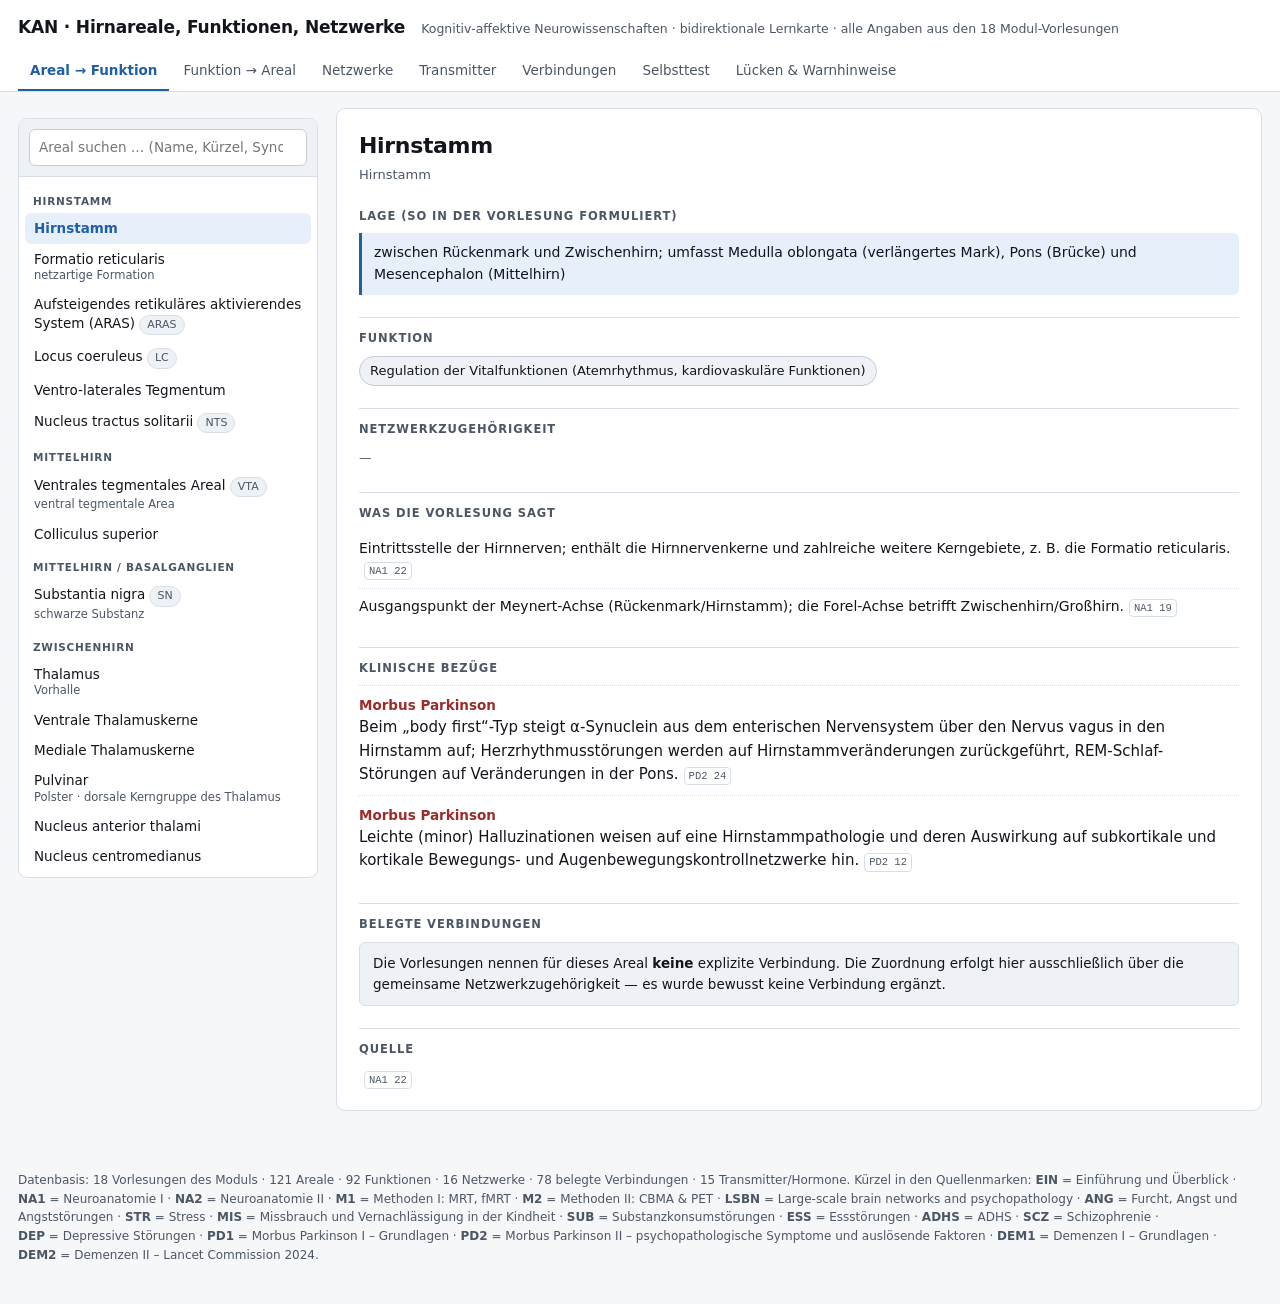
==== lernkarten/kan-hirnareale.html @ 18bf19e2 "Neuro: interaktive Lernkarte Hirnareale/Funktionen/Netzwerke Eigenstaendige HTML-Datei unter lernkar" ====
<!doctype html>
<html lang="de">
<head>
<meta charset="utf-8">
<meta name="viewport" content="width=device-width, initial-scale=1">
<title>KAN – Hirnareale, Funktionen, Netzwerke</title>
<style>
:root{
  --bg:#f6f7f9; --panel:#ffffff; --panel2:#eef1f5; --ink:#12161c; --ink2:#4c5765;
  --line:#d8dee7; --line2:#c3ccd8; --accent:#1f5fa8; --accent-bg:#e6effa;
  --warn:#a8500f; --warn-bg:#fdf0e2; --warn-line:#e8c49a;
  --stop:#9c2b2b; --stop-bg:#fbecec; --stop-line:#e5b6b6;
  --ok:#1d6b45; --ok-bg:#e6f4ec;
  --radius:9px;
  --mono:ui-monospace,SFMono-Regular,"SF Mono",Menlo,Consolas,monospace;
  --sans:system-ui,-apple-system,"Segoe UI",Roboto,"Helvetica Neue",Arial,sans-serif;
}
@media (prefers-color-scheme: dark){
  :root{
    --bg:#12151a; --panel:#1a1f27; --panel2:#222833; --ink:#e6eaf0; --ink2:#a3aebd;
    --line:#2c3440; --line2:#3a4553; --accent:#79b0f0; --accent-bg:#1b2a3d;
    --warn:#e8b071; --warn-bg:#33261a; --warn-line:#5c452c;
    --stop:#e8908f; --stop-bg:#331d1d; --stop-line:#5c3434;
    --ok:#7cc79b; --ok-bg:#182a20;
  }
}
*{box-sizing:border-box}
html,body{margin:0;padding:0}
body{
  background:var(--bg); color:var(--ink); font-family:var(--sans);
  font-size:15px; line-height:1.55; -webkit-text-size-adjust:100%;
}
header{
  padding:14px 18px 0; border-bottom:1px solid var(--line);
  background:var(--panel); position:sticky; top:0; z-index:20;
}
.hrow{display:flex; flex-wrap:wrap; align-items:baseline; gap:10px 16px}
h1{font-size:17px; margin:0; letter-spacing:-.01em}
.sub{font-size:12.5px; color:var(--ink2)}
.tabs{display:flex; flex-wrap:wrap; gap:2px; margin-top:12px}
.tab{
  appearance:none; border:0; background:transparent; color:var(--ink2);
  font:inherit; font-size:13.5px; padding:8px 12px; cursor:pointer;
  border-bottom:2px solid transparent; border-radius:6px 6px 0 0;
}
.tab:hover{color:var(--ink); background:var(--panel2)}
.tab[aria-selected="true"]{color:var(--accent); border-bottom-color:var(--accent); font-weight:600}
main{max-width:1500px; margin:0 auto; padding:16px 18px 60px}
.view{display:none}
.view.on{display:block}
.split{display:grid; grid-template-columns:300px minmax(0,1fr); gap:18px; align-items:start}
@media (max-width:860px){ .split{grid-template-columns:1fr} }
.side{
  background:var(--panel); border:1px solid var(--line); border-radius:var(--radius);
  overflow:hidden; position:sticky; top:118px; max-height:calc(100vh - 140px); display:flex; flex-direction:column;
}
@media (max-width:860px){ .side{position:static; max-height:none} }
.side-head{padding:10px; border-bottom:1px solid var(--line); background:var(--panel2)}
.side-list{overflow-y:auto; padding:6px}
input[type=search],input[type=text],select{
  width:100%; font:inherit; font-size:13.5px; padding:7px 9px; color:var(--ink);
  background:var(--panel); border:1px solid var(--line2); border-radius:6px;
}
input:focus,select:focus,button:focus-visible{outline:2px solid var(--accent); outline-offset:1px}
.seg{display:flex; gap:3px; margin-bottom:8px}
.seg button{
  flex:1; font:inherit; font-size:12.5px; padding:6px 4px; cursor:pointer;
  background:var(--panel); color:var(--ink2); border:1px solid var(--line2); border-radius:6px;
}
.seg button[aria-pressed="true"]{background:var(--accent-bg); color:var(--accent); border-color:var(--accent); font-weight:600}
.grouplbl{
  font-size:10.5px; text-transform:uppercase; letter-spacing:.07em; color:var(--ink2);
  padding:10px 8px 4px; font-weight:700;
}
.item{
  display:block; width:100%; text-align:left; font:inherit; font-size:13.5px;
  padding:6px 9px; border:0; background:transparent; color:var(--ink);
  border-radius:6px; cursor:pointer; line-height:1.35;
}
.item:hover{background:var(--panel2)}
.item[aria-current="true"]{background:var(--accent-bg); color:var(--accent); font-weight:600}
.item small{display:block; color:var(--ink2); font-size:11.5px; font-weight:400}
.item[aria-current="true"] small{color:var(--accent)}
.detail{
  background:var(--panel); border:1px solid var(--line); border-radius:var(--radius);
  padding:20px 22px; min-height:300px;
}
.detail h2{margin:0 0 2px; font-size:22px; letter-spacing:-.015em}
.detail h3{
  margin:22px 0 8px; font-size:11.5px; text-transform:uppercase; letter-spacing:.08em;
  color:var(--ink2); font-weight:700; border-top:1px solid var(--line); padding-top:12px;
}
.detail h3:first-of-type{border-top:0; padding-top:0}
.kicker{font-size:13px; color:var(--ink2); margin:0 0 12px}
.badge{
  display:inline-block; font-size:11px; padding:2px 7px; border-radius:999px;
  background:var(--panel2); color:var(--ink2); border:1px solid var(--line); white-space:nowrap;
}
.badge.acc{background:var(--accent-bg); color:var(--accent); border-color:transparent}
.chips{display:flex; flex-wrap:wrap; gap:6px; margin:0}
.chip{
  font:inherit; font-size:13px; padding:4px 10px; border-radius:999px; cursor:pointer;
  background:var(--panel2); color:var(--ink); border:1px solid var(--line2);
}
.chip:hover{border-color:var(--accent); color:var(--accent)}
.chip.k{background:var(--stop-bg); border-color:var(--stop-line); color:var(--stop)}
.chip.n{background:var(--accent-bg); border-color:transparent; color:var(--accent); font-weight:600}
.lage{
  background:var(--accent-bg); border-left:3px solid var(--accent); padding:9px 12px;
  border-radius:0 6px 6px 0; font-size:14px;
}
.note{padding:10px 13px; border-radius:6px; border:1px solid var(--line); background:var(--panel2); font-size:13.5px}
.note.warn{background:var(--warn-bg); border-color:var(--warn-line); color:var(--warn)}
.note.stop{background:var(--stop-bg); border-color:var(--stop-line); color:var(--stop)}
.note.ok{background:var(--ok-bg); border-color:transparent; color:var(--ok)}
.note strong{color:inherit}
ul.plain{list-style:none; margin:0; padding:0}
ul.plain>li{padding:7px 0; border-top:1px dotted var(--line); font-size:14px}
ul.plain>li:first-child{border-top:0}
.src{font-family:var(--mono); font-size:10.5px; color:var(--ink2); white-space:nowrap;
     border:1px solid var(--line); border-radius:4px; padding:0 4px; margin-left:5px; cursor:help;
     display:inline-block; vertical-align:baseline;}
.klinik-row{padding:9px 0; border-top:1px dotted var(--line)}
.klinik-row:first-child{border-top:0}
.klinik-name{font-weight:650; font-size:13.5px; color:var(--stop)}
table{width:100%; border-collapse:collapse; font-size:13.5px}
th,td{text-align:left; padding:7px 9px; border-bottom:1px solid var(--line); vertical-align:top}
th{font-size:11px; text-transform:uppercase; letter-spacing:.06em; color:var(--ink2); position:sticky; top:0; background:var(--panel)}
tbody tr:hover{background:var(--panel2)}
td button.link{
  font:inherit; font-size:13.5px; background:0; border:0; padding:0; color:var(--accent);
  cursor:pointer; text-align:left; text-decoration:underline; text-underline-offset:2px;
}
.arrow{font-family:var(--mono); color:var(--ink2)}
.diagram-wrap{overflow-x:auto; border:1px solid var(--line); border-radius:8px; background:var(--panel2); padding:14px}
.diagram{position:relative}
.diagram svg{position:absolute; inset:0; overflow:visible; pointer-events:none}
.node{
  position:absolute; transform:translate(-50%,-50%); width:132px; padding:7px 8px;
  background:var(--panel); border:1.5px solid var(--line2); border-radius:8px;
  font-size:11.5px; line-height:1.25; text-align:center; cursor:pointer; color:var(--ink);
  box-shadow:0 1px 3px rgba(0,0,0,.09); font-family:inherit;
}
.node:hover{border-color:var(--accent); color:var(--accent)}
.node.core{border-color:var(--accent); background:var(--accent-bg); color:var(--accent); font-weight:650}
.edge-lbl{font-size:9.5px; fill:var(--ink2); font-family:var(--sans);
  paint-order:stroke; stroke:var(--panel2); stroke-width:3px; stroke-linejoin:round;}
.isolated{margin-top:14px; padding-top:12px; border-top:1px dashed var(--line2)}
.isolated .cap{font-size:11.5px; color:var(--ink2); margin-bottom:8px}
.test-card{
  background:var(--panel); border:1px solid var(--line); border-radius:var(--radius);
  padding:26px 24px; text-align:center;
}
.test-prompt-kind{font-size:11.5px; text-transform:uppercase; letter-spacing:.09em; color:var(--ink2); font-weight:700}
.test-prompt{font-size:26px; font-weight:650; margin:10px 0 4px; letter-spacing:-.015em; line-height:1.25}
.test-hint{font-size:13px; color:var(--ink2)}
.test-answer{text-align:left; margin-top:20px; padding-top:18px; border-top:1px solid var(--line)}
.btn{
  font:inherit; font-size:14px; font-weight:600; padding:9px 20px; border-radius:7px; cursor:pointer;
  background:var(--accent); color:#fff; border:1px solid var(--accent);
}
.btn:hover{filter:brightness(1.08)}
.btn.sec{background:var(--panel); color:var(--ink); border-color:var(--line2); font-weight:500}
.btn.sec:hover{border-color:var(--accent); color:var(--accent); filter:none}
.btn.good{background:var(--ok); border-color:var(--ok)}
.btn.again{background:var(--warn); border-color:var(--warn)}
.row{display:flex; flex-wrap:wrap; gap:10px; align-items:center}
.row.center{justify-content:center}
.stat{font-size:12.5px; color:var(--ink2)}
.stat b{color:var(--ink); font-variant-numeric:tabular-nums}
.opts{background:var(--panel); border:1px solid var(--line); border-radius:var(--radius); padding:16px 18px; margin-bottom:16px}
.opts label{display:flex; gap:7px; align-items:flex-start; font-size:13.5px; padding:4px 0; cursor:pointer}
.opts input[type=checkbox]{margin-top:3px; flex:none}
.opts .cols{display:grid; grid-template-columns:repeat(auto-fit,minmax(250px,1fr)); gap:2px 20px}
.filters{display:grid; grid-template-columns:repeat(auto-fit,minmax(190px,1fr)); gap:10px; margin-top:12px; padding-top:12px; border-top:1px solid var(--line)}
.filters label{display:block; font-size:11.5px; color:var(--ink2); text-transform:uppercase; letter-spacing:.06em; font-weight:700; margin-bottom:4px}
.cards{display:grid; grid-template-columns:repeat(auto-fit,minmax(300px,1fr)); gap:14px}
.card{background:var(--panel); border:1px solid var(--line); border-radius:var(--radius); padding:16px 18px}
.card h4{margin:0 0 8px; font-size:15px}
.count{font-size:12.5px; color:var(--ink2); margin:0 0 12px}
.empty{color:var(--ink2); font-size:14px; padding:30px 0; text-align:center}
kbd{font-family:var(--mono); font-size:11px; background:var(--panel2); border:1px solid var(--line2);
    border-bottom-width:2px; border-radius:4px; padding:1px 5px}
footer{max-width:1500px; margin:0 auto; padding:0 18px 40px; font-size:12px; color:var(--ink2)}
@media print{ .tabs,.side,header{display:none} .view{display:block!important} }
</style>
</head>
<body>

<header>
  <div class="hrow">
    <h1>KAN&nbsp;· Hirnareale, Funktionen, Netzwerke</h1>
    <span class="sub">Kognitiv-affektive Neurowissenschaften · bidirektionale Lernkarte · alle Angaben aus den 18 Modul-Vorlesungen</span>
  </div>
  <nav class="tabs" role="tablist" id="tabs"></nav>
</header>

<main>
  <!-- PERSPEKTIVE A : Areal -> Funktion -->
  <section class="view" id="v-areale" role="tabpanel">
    <div class="split">
      <aside class="side">
        <div class="side-head">
          <input type="search" id="q-areal" placeholder="Areal suchen … (Name, Kürzel, Synonym)" aria-label="Areal suchen">
        </div>
        <div class="side-list" id="list-areal"></div>
      </aside>
      <div class="detail" id="det-areal"></div>
    </div>
  </section>

  <!-- PERSPEKTIVE B : Funktion / Klinik -> Areal -->
  <section class="view" id="v-funktion" role="tabpanel">
    <div class="split">
      <aside class="side">
        <div class="side-head">
          <div class="seg" id="seg-b">
            <button type="button" data-b="fn" aria-pressed="true">Funktion</button>
            <button type="button" data-b="kl" aria-pressed="false">Klinischer Bezug</button>
          </div>
          <input type="search" id="q-fn" placeholder="Funktion suchen …" aria-label="Funktion suchen">
        </div>
        <div class="side-list" id="list-fn"></div>
      </aside>
      <div class="detail" id="det-fn"></div>
    </div>
  </section>

  <!-- NETZWERKE -->
  <section class="view" id="v-netz" role="tabpanel">
    <div class="split">
      <aside class="side">
        <div class="side-head"><input type="search" id="q-netz" placeholder="Netzwerk suchen …" aria-label="Netzwerk suchen"></div>
        <div class="side-list" id="list-netz"></div>
      </aside>
      <div class="detail" id="det-netz"></div>
    </div>
  </section>

  <!-- TRANSMITTER -->
  <section class="view" id="v-trans" role="tabpanel">
    <div class="split">
      <aside class="side">
        <div class="side-head"><input type="search" id="q-trans" placeholder="Transmitter suchen …" aria-label="Transmitter suchen"></div>
        <div class="side-list" id="list-trans"></div>
      </aside>
      <div class="detail" id="det-trans"></div>
    </div>
  </section>

  <!-- VERBINDUNGEN -->
  <section class="view" id="v-verb" role="tabpanel">
    <div class="detail">
      <h2>Belegte Verbindungen</h2>
      <p class="kicker">Hier steht ausschließlich, was die Folien tatsächlich zeigen. Areale, zwischen denen die Vorlesung keine
      explizite Verbindung nennt, sind in dieser Lernkarte über gemeinsame Netzwerkzugehörigkeit gruppiert und
      <em>nicht</em> durch Linien verbunden.</p>
      <div class="row" style="margin-bottom:12px">
        <input type="search" id="q-verb" placeholder="Filtern nach Areal, Bahn oder Vorlesung …" style="max-width:420px" aria-label="Verbindungen filtern">
        <span class="stat" id="verb-count"></span>
      </div>
      <div style="overflow-x:auto"><table id="tbl-verb">
        <thead><tr><th>von</th><th></th><th>nach</th><th>Bahn / Charakter</th><th>Beleg</th></tr></thead>
        <tbody></tbody>
      </table></div>
    </div>
  </section>

  <!-- SELBSTTEST -->
  <section class="view" id="v-test" role="tabpanel">
    <div class="opts" id="test-opts">
      <h3 style="margin:0 0 10px; font-size:11.5px; text-transform:uppercase; letter-spacing:.08em; color:var(--ink2); border:0; padding:0">Abfragerichtung</h3>
      <div class="cols" id="mode-boxes"></div>
      <div class="filters">
        <div>
          <label for="f-vl">Nur Areale aus Vorlesung</label>
          <select id="f-vl"><option value="">alle Vorlesungen</option></select>
        </div>
        <div>
          <label for="f-gruppe">Nur Areal-Gruppe</label>
          <select id="f-gruppe"><option value="">alle Gruppen</option></select>
        </div>
        <div style="display:flex; align-items:flex-end">
          <button class="btn" id="start-test" type="button">Selbsttest starten</button>
        </div>
      </div>
      <p class="stat" id="pool-info" style="margin:12px 0 0"></p>
    </div>
    <div id="test-area"></div>
  </section>

  <!-- LÜCKEN -->
  <section class="view" id="v-luecken" role="tabpanel">
    <div class="detail">
      <h2>Lücken, Unschärfen und Widersprüche</h2>
      <p class="kicker">Was die Vorlesungen nicht hergeben oder widersprüchlich sagen — bewusst offengelassen statt ergänzt.</p>
      <div id="luecken-body"></div>
    </div>
  </section>
</main>

<footer id="foot"></footer>

<script>
"use strict";
const DATA = {"meta":{"titel":"KAN – Hirnareale, Funktionen, Netzwerke","modul":"Kognitiv-affektive Neurowissenschaften (MSH, Prof. Dr. Markus Mühlhan)","datenbasis":"ausschließlich die 18 Vorlesungs-PDFs des Moduls; kein Lehrbuch- oder Zusatzwissen","regel":"Jede Aussage trägt eine Quelle im Format VL:Folie. Keine erfundenen Areale, Funktionen oder Verbindungen.","stand":"2026-08-27"},"vorlesungen":{"EIN":{"titel":"Einführung und Überblick","datei":"KAN_Einfuehrung_v57888.pdf","folien":51},"NA1":{"titel":"Neuroanatomie I","datei":"VL_KAN_Neuroanatomie_I.pdf","folien":46},"NA2":{"titel":"Neuroanatomie II","datei":"VL_KAN_Neuroanatomie_II.pdf","folien":51},"M1":{"titel":"Methoden I: MRT, fMRT","datei":"KAN_VL_methoden_I.pdf","folien":40},"M2":{"titel":"Methoden II: CBMA & PET","datei":"KAN_VL_Methoden_II.pdf","folien":40},"LSBN":{"titel":"Large-scale brain networks and psychopathology","datei":"VL_KAN_LSBN_.pdf","folien":64},"ANG":{"titel":"Furcht, Angst und Angststörungen","datei":"VL_KAN_Angst.pdf","folien":55},"STR":{"titel":"Stress","datei":"KAN_VL_Stress.pdf","folien":50},"MIS":{"titel":"Missbrauch und Vernachlässigung in der Kindheit","datei":"KAN_VL_Misshandlung_Vernachlaessigung_v12423.pdf","folien":45},"SUB":{"titel":"Substanzkonsumstörungen","datei":"VL_KAN_substanzkonsumstoerungen_26.pdf","folien":47},"ESS":{"titel":"Essstörungen","datei":"VL_KAN_Essstoerungen_neu_v04933.pdf","folien":47},"ADHS":{"titel":"ADHS","datei":"VL_KAN_ADHS_25.pdf","folien":54},"SCZ":{"titel":"Schizophrenie","datei":"VL_KAN_Schizophrenie.pdf","folien":46},"DEP":{"titel":"Depressive Störungen","datei":"VL_KAN_depressive_stoerungen_26.pdf","folien":47},"PD1":{"titel":"Morbus Parkinson I – Grundlagen","datei":"VL_KAN_Parkinson_I.pdf","folien":43},"PD2":{"titel":"Morbus Parkinson II – psychopathologische Symptome und auslösende Faktoren","datei":"VL_KAN_Parkinson_II.pdf","folien":46},"DEM1":{"titel":"Demenzen I – Grundlagen","datei":"VL_KAN_Demenz_I.pdf","folien":40},"DEM2":{"titel":"Demenzen II – Lancet Commission 2024","datei":"VL_KAN_Demenzen_II_Lancet_Commission_2024.pdf","folien":53}},"funktionen":[{"id":"f_salienz","name":"Salienzzuweisung","kat":"affektiv-kognitiv","def":"Bestimmen, was der momentan wichtigste interozeptive oder externe Reiz ist, und Initiierung eines adäquaten Verhaltens"},{"id":"f_salienz_detektion","name":"Detektion, Integration und Filterung externer und interner Informationen","kat":"affektiv-kognitiv"},{"id":"f_salienz_emotional","name":"Zuweisung emotionaler Salienz (insb. Bedrohung)","kat":"affektiv"},{"id":"f_salienz_belohnung","name":"Zuweisung belohnungsbezogener Salienz (Lernen)","kat":"affektiv"},{"id":"f_fehlerdetektion","name":"Detektion von Fehlern und Unstimmigkeiten (auch homöostatischen)","kat":"kognitiv"},{"id":"f_konflikt","name":"Konfliktüberwachung","kat":"kognitiv"},{"id":"f_reaktionswahl","name":"Reaktionswahl / Verhaltenssteuerung","kat":"kognitiv-motorisch"},{"id":"f_autonom_modulation","name":"Modulation der autonomen Reaktivität","kat":"vegetativ"},{"id":"f_interozeption","name":"Interozeptive Wahrnehmung (Herzschlag, Hautleitwert, Atmung)","kat":"vegetativ-affektiv"},{"id":"f_multisensorisch","name":"Empfang konvergenter Signale multipler sensorischer Modalitäten mit simultaner Aufmerksamkeitszuweisung","kat":"kognitiv"},{"id":"f_arbeitsgedaechtnis","name":"Informationen im Arbeitsgedächtnis halten und verarbeiten","kat":"kognitiv"},{"id":"f_entscheidung","name":"Entscheidungen treffen","kat":"kognitiv"},{"id":"f_problemloesen","name":"Problemlösen im Kontext zielgerichteten Verhaltens","kat":"kognitiv"},{"id":"f_kogn_kontrolle","name":"Kognitive Kontrolle / Strategieanpassung","kat":"kognitiv"},{"id":"f_inhibition","name":"Willentliche Verhaltensinhibition (Unterdrückung präpotenter Reaktionen)","kat":"kognitiv"},{"id":"f_kogn_flexibilitaet","name":"Kognitive Flexibilität / Set shifting","kat":"kognitiv"},{"id":"f_selbstreferenz","name":"Selbstreferenzielle Prozesse / interne Repräsentation der Welt","kat":"kognitiv-affektiv"},{"id":"f_gruebeln","name":"Grübeln / Rumination","kat":"affektiv"},{"id":"f_autobiogr","name":"Abruf autobiographischer Gedächtnisinhalte","kat":"kognitiv"},{"id":"f_episodisch","name":"Episodischer Gedächtnisabruf","kat":"kognitiv"},{"id":"f_episod_enkod","name":"Episodische Enkodierung: Assoziationen zwischen zuvor unverbundenen Informationsinhalten schaffen","kat":"kognitiv"},{"id":"f_zukunft","name":"Zukunftsplanung / Imagination künftiger Ereignisse","kat":"kognitiv"},{"id":"f_soz_kognition","name":"Sozialkognitive Prozesse / Theory of Mind","kat":"kognitiv-sozial"},{"id":"f_mentaler_status","name":"Gedanken über den mentalen Status von sich oder Anderen (insb. wenn affektive Information auf die eigene Person bezogen wird)","kat":"kognitiv-sozial"},{"id":"f_emoreg_implizit","name":"Implizite Emotionsregulation","kat":"affektiv"},{"id":"f_internal_speech","name":"Internal speech / inneres Sprechen","kat":"kognitiv"},{"id":"f_multimodale_integr","name":"Multimodale Integration","kat":"kognitiv"},{"id":"f_bedrohungsdetektion","name":"Detektion von und Reaktion auf präsente oder unmittelbare Bedrohung","kat":"affektiv"},{"id":"f_diffuse_bedrohung","name":"Reaktion auf unsichere, potenziell zukünftige (diffuse) Bedrohung; Risikobewertung","kat":"affektiv"},{"id":"f_vermeidung","name":"Initiierung von Vermeidungsverhalten","kat":"behavioral"},{"id":"f_belohnungslernen","name":"Belohnungslernen / Lernen von Reiz-Belohnungs-Assoziationen","kat":"affektiv-kognitiv"},{"id":"f_belohn_antizip","name":"Belohnungsantizipation (\"wanting\")","kat":"affektiv"},{"id":"f_belohn_konsum","name":"Belohnungskonsum / hedonischer Wert (\"liking\")","kat":"affektiv"},{"id":"f_pos_verstaerkung","name":"Positive Verstärkung von Verhalten","kat":"behavioral"},{"id":"f_motivation","name":"Motivation / zielgerichtetes Verhalten","kat":"behavioral"},{"id":"f_habituell","name":"Habituelles Verhalten / Etablierung und Ausführung von Handlungen","kat":"behavioral"},{"id":"f_motorik_koord","name":"Koordination, Programmierung und Terminierung von Handlungsabläufen","kat":"motorisch"},{"id":"f_kraft","name":"Koordination der eingesetzten Kraft","kat":"motorisch"},{"id":"f_bewegung_foerdern","name":"Förderung von Bewegungen (direkter Weg)","kat":"motorisch"},{"id":"f_bewegung_hemmen","name":"Hemmung von Bewegungen (indirekter Weg)","kat":"motorisch"},{"id":"f_willkuerbewegung","name":"Regulation feiner Willkürbewegungen","kat":"motorisch"},{"id":"f_extrapyramidal","name":"Steuerung der extrapyramidalen Motorik","kat":"motorisch"},{"id":"f_augenbewegung","name":"Augenbewegungssteuerung","kat":"motorisch"},{"id":"f_arousal","name":"Regulation von Wachheit, Erregbarkeit und Reaktionsbereitschaft (Arousal)","kat":"vegetativ-kognitiv"},{"id":"f_aufm_endogen","name":"Endogene (zielgesteuerte) Aufmerksamkeitsausrichtung","kat":"kognitiv"},{"id":"f_aufm_exogen","name":"Exogene Aufmerksamkeitsausrichtung auf neue, unerwartete, insb. emotionale Reize","kat":"kognitiv"},{"id":"f_relais","name":"Relais-/Umschaltfunktion für Sinnesbahnen","kat":"sensorisch"},{"id":"f_vegetativ","name":"Vegetative Regulation (Körpertemperatur, Nahrungsaufnahme, Stress, Wachstum, sexuelle Erregung, Wasserhaushalt)","kat":"vegetativ"},{"id":"f_temperatur","name":"Konstanthaltung der Körpertemperatur bzw. Reaktion auf Temperaturänderung","kat":"vegetativ"},{"id":"f_wasserhaushalt","name":"Regulation des Wasserhaushalts","kat":"vegetativ"},{"id":"f_nahrung_regulation","name":"Regulation der Nahrungsaufnahme","kat":"vegetativ"},{"id":"f_hunger_sattheit","name":"Hunger und Sättigung","kat":"vegetativ"},{"id":"f_sympathikus","name":"Anregung des Sympathikus (dynamogene Zone)","kat":"vegetativ"},{"id":"f_parasympathikus","name":"Anregung des Parasympathikus","kat":"vegetativ"},{"id":"f_stressachse","name":"Auslösung der endokrinen Stressreaktion (HHNA)","kat":"vegetativ"},{"id":"f_hhna_feedback","name":"Negatives Feedback der HHNA (Glucocorticoid-Bindung)","kat":"vegetativ"},{"id":"f_zirkadian","name":"Regulation des Tag-Nacht-/zirkadianen Rhythmus","kat":"vegetativ"},{"id":"f_schlaf_wach","name":"Regulation des Schlaf-Wach-Rhythmus","kat":"vegetativ"},{"id":"f_vitalfunktionen","name":"Regulation der Vitalfunktionen (Atemrhythmus, kardiovaskuläre Funktionen)","kat":"vegetativ"},{"id":"f_riechen","name":"Geruchswahrnehmung","kat":"sensorisch"},{"id":"f_schmecken","name":"Geschmackswahrnehmung","kat":"sensorisch"},{"id":"f_sehen","name":"Sehen / visuelle Verarbeitung","kat":"sensorisch"},{"id":"f_hoeren","name":"Hören / auditive Verarbeitung","kat":"sensorisch"},{"id":"f_koerperempfindung","name":"Körperempfindung / Oberflächen- und Tiefensensibilität","kat":"sensorisch"},{"id":"f_gleichgewicht","name":"Regulation des Gleichgewichts","kat":"sensorisch-motorisch"},{"id":"f_sprachproduktion","name":"Sprachproduktion / Sprechen","kat":"kognitiv"},{"id":"f_sprachverstaendnis","name":"Satz-, Sprach-, Wort- und Schriftverständnis","kat":"kognitiv"},{"id":"f_gesichter","name":"Enkodierung von Gesichtern","kat":"sensorisch-kognitiv"},{"id":"f_orte","name":"Enkodierung räumlicher Anordnungen (Häuserfassaden, Landschaften)","kat":"sensorisch-kognitiv"},{"id":"f_koerperperzeption","name":"Perzeption von Körpern und Körperteilen","kat":"sensorisch-kognitiv"},{"id":"f_koerperbild_raum","name":"Integration und räumliche Konstruktion des Körperbildes","kat":"kognitiv"},{"id":"f_ortssinn","name":"Ortssinn, Zeit und Raum, Eigen- und Fremderkennung","kat":"kognitiv"},{"id":"f_gedaechtniskonsol","name":"Gedächtniskonsolidierung","kat":"kognitiv"},{"id":"f_delay_discounting","name":"Delay Discounting / Abwertung verzögerter Belohnungen","kat":"kognitiv-affektiv"},{"id":"f_gedankenketten","name":"Hemmung von Gedankenketten / Entscheidungsbewertung","kat":"kognitiv"},{"id":"f_sozialverhalten","name":"Sozialverhalten","kat":"sozial"},{"id":"f_schmerz","name":"Schmerzentstehung / Schmerzempfindung","kat":"sensorisch"},{"id":"f_glymphatisch","name":"Glymphatische Reinigung des Gehirns (Abtransport metabolischer Abfallprodukte)","kat":"vegetativ"},{"id":"f_viszeral_integr","name":"Viszerale Integration","kat":"vegetativ"},{"id":"f_persoenl_orient","name":"Persönliche Orientierung / Selbstrelevanz-Bewertung","kat":"kognitiv"},{"id":"f_visuospatial","name":"Visuospatiale Orientierung","kat":"kognitiv"},{"id":"f_skeletomotor","name":"Skeletomotorische Orientierung","kat":"motorisch"},{"id":"f_furcht_vermeidung","name":"Furcht-Vermeidung (fear-avoidance)","kat":"affektiv"},{"id":"f_motorik_unterdr","name":"Unterdrückung motorischer Komponenten","kat":"motorisch"},{"id":"f_emotion","name":"Emotion (affektive Division)","kat":"affektiv"},{"id":"f_bhs","name":"Beteiligung an der Blut-Hirn-Schranke","kat":"zellulär"},{"id":"f_immunabwehr","name":"Immunabwehr im ZNS / Gewebeüberwachung","kat":"zellulär"},{"id":"f_myelinisierung","name":"Myelinisierung / elektrische Isolierung der Axone","kat":"zellulär"},{"id":"f_pruning","name":"Synaptisches Pruning (Elimination schwacher oder inaktiver Synapsen)","kat":"zellulär"},{"id":"f_somatosens_gating","name":"Somatosensorisches Gating (Filterung) Richtung Motorkortex","kat":"sensorisch-motorisch"},{"id":"f_sens_feedback","name":"Bewegungssteuerung über sensorisches Feedback","kat":"sensorisch-motorisch"},{"id":"f_neuromodulation","name":"Einfluss auf neuromodulatorische Systeme (dopaminerg, serotonerg)","kat":"modulatorisch"}],"klinik":[{"id":"k_angst","name":"Angst und Angststörungen"},{"id":"k_phobie","name":"Spezifische Phobie"},{"id":"k_gad","name":"Generalisierte Angststörung (GAD)"},{"id":"k_depression","name":"Depressive Störungen (MDD)"},{"id":"k_bipolar","name":"Bipolare Störungen"},{"id":"k_ptbs","name":"PTBS"},{"id":"k_stress","name":"Chronischer Stress"},{"id":"k_misshandlung","name":"Misshandlung und Vernachlässigung in der Kindheit"},{"id":"k_scz","name":"Schizophrenie"},{"id":"k_adhs","name":"ADHS"},{"id":"k_an","name":"Anorexia nervosa"},{"id":"k_bn","name":"Bulimia nervosa"},{"id":"k_adipositas","name":"Adipositas / Übergewicht"},{"id":"k_sud","name":"Substanzkonsumstörungen (allgemein)"},{"id":"k_alkohol","name":"Alkoholkonsumstörung"},{"id":"k_nikotin","name":"Nikotinabhängigkeit"},{"id":"k_kokain","name":"Kokainkonsumstörung"},{"id":"k_pd","name":"Morbus Parkinson"},{"id":"k_ad","name":"Alzheimer-Demenz"},{"id":"k_vask_dem","name":"Vaskuläre Demenz"},{"id":"k_lbd","name":"Demenz mit Lewy-Körperchen"},{"id":"k_ftd","name":"Frontotemporale Demenz / semantische Demenz / PNFA / CBS"},{"id":"k_mci","name":"Mild Cognitive Impairment (leichte neurokognitive Störung)"},{"id":"k_autismus","name":"Autismus"},{"id":"k_ms","name":"Multiple Sklerose"},{"id":"k_covid","name":"COVID-19 / SARS-CoV-2"},{"id":"k_sht","name":"Schädel-Hirn-Trauma"},{"id":"k_stirnhirn","name":"Stirnhirnsyndrom"},{"id":"k_wachkoma","name":"Wachkoma / vegetativer Status"}],"areale":[{"id":"hirnstamm","name":"Hirnstamm","gruppe":"Hirnstamm","lage":"zwischen Rückenmark und Zwischenhirn; umfasst Medulla oblongata (verlängertes Mark), Pons (Brücke) und Mesencephalon (Mittelhirn)","fn":["f_vitalfunktionen"],"det":[{"t":"Eintrittsstelle der Hirnnerven; enthält die Hirnnervenkerne und zahlreiche weitere Kerngebiete, z. B. die Formatio reticularis.","q":["NA1:22"]},{"t":"Ausgangspunkt der Meynert-Achse (Rückenmark/Hirnstamm); die Forel-Achse betrifft Zwischenhirn/Großhirn.","q":["NA1:19"]}],"klinik":[{"k":"k_pd","t":"Beim „body first“-Typ steigt α-Synuclein aus dem enterischen Nervensystem über den Nervus vagus in den Hirnstamm auf; Herzrhythmusstörungen werden auf Hirnstammveränderungen zurückgeführt, REM-Schlaf-Störungen auf Veränderungen in der Pons.","q":["PD2:24"]},{"k":"k_pd","t":"Leichte (minor) Halluzinationen weisen auf eine Hirnstammpathologie und deren Auswirkung auf subkortikale und kortikale Bewegungs- und Augenbewegungskontrollnetzwerke hin.","q":["PD2:12"]}],"q":["NA1:22"]},{"id":"formatio_reticularis","name":"Formatio reticularis","syn":["netzartige Formation"],"gruppe":"Hirnstamm","lage":"im Inneren des Hirnstamms","fn":["f_vitalfunktionen","f_arousal"],"det":[{"t":"Heterogene Ansammlung unterschiedlicher neuronaler Kerngebiete. Ursprünglich als netzartig zusammenhängende Formation und „Allgemeines Aufsteigendes Aktivierungssystem (ARAS)“ angenommen (u. a. wegen Koma nach Hirnstammschädigung in Läsionsstudien).","q":["NA1:23"]},{"t":"Zwei Funktionsgruppen: modulatorische Funktionen (Synthetisierung und Speicherung von Neurotransmittern) und autonome Funktionen (Atemrhythmus, kardiovaskuläre Funktionen, Arousal). Zusätzlich prä-motorische Funktionen: Kauen, Hicksen, Schlucken, Gähnen, Modulation von Reflexen.","q":["NA1:23"]}],"q":["NA1:22","NA1:23"]},{"id":"aras","name":"Aufsteigendes retikuläres aktivierendes System (ARAS)","kurz":"ARAS","gruppe":"Hirnstamm","lage":"beginnt in der Formatio reticularis des Hirnstamms","fn":["f_arousal"],"det":[{"t":"Der Nucleus centromedianus des Thalamus ist Teil des ARAS; er wird mit der Erregung limbischer und kortikaler Regionen in Verbindung gebracht.","q":["NA2:9"]}],"klinik":[{"k":"k_pd","t":"Nichtmotorische Symptome (REM-Schlafstörungen, Verstopfung, Herzrhythmusstörungen) können bereits bei einem Verlust dopaminerger Neurone im retikulären aufsteigenden Aktivierungssystem des Hirnstamms auftreten – nicht parkinsonspezifisch.","q":["PD1:12","PD2:20"]}],"q":["NA1:23","NA2:9"]},{"id":"locus_coeruleus","name":"Locus coeruleus","kurz":"LC","gruppe":"Hirnstamm","lage":"im Hirnstamm","fn":["f_arousal","f_aufm_endogen"],"netz":["lcna","furcht","bedrohung"],"det":[{"t":"Syntheseort und Speicherort von Noradrenalin. Die Axone des LC reichen in fast alle Bereiche des Gehirns. Ein weiterer Syntheseort ist das ventro-laterale Tegmentum.","q":["STR:10"]},{"t":"Die NA-Systeme sind anatomisch mit den Amygdalakernen verbunden.","q":["STR:10"]},{"t":"Funktionsmodi: Der phasische Modus ist durch mittlere tonische NA-Freisetzung und deutliche phasische Peaks gekennzeichnet (optimale zielgerichtete Leistung); der tonische Modus durch hohe tonische Freisetzung und geringe phasische Peaks (erhöhtes Arousal, breite Aufmerksamkeitsausrichtung, Scanning/Sampling der Umgebung).","q":["STR:12","STR:13"]},{"t":"Endogene Opiate reduzieren die Aktivität des LC-NA-Systems.","q":["STR:15"]},{"t":"CRH wird auch im LC freigesetzt und wirkt dort als Neurotransmitter (Corticotropin Releasing Faktor, CRF).","q":["STR:40"]},{"t":"Noradrenerge Projektionen gehen vom LC im Hirnstamm aus und sind direkt mit kortikalen Bereichen wie dem präfrontalen Kortex und dem Kleinhirn verbunden; assoziiert mit Arousal und Aufmerksamkeitssteuerung.","q":["ADHS:23"]}],"klinik":[{"k":"k_angst","t":"Angststörungen konnten mit einer erhöhten tonischen NA-Freisetzung in Verbindung gebracht werden; korrespondiert mit erhöhter Erregbarkeit, Nervosität, Schreckhaftigkeit und Konzentrationsschwächen.","q":["STR:13"]}],"q":["STR:10","ANG:6"]},{"id":"ventrolat_tegmentum","name":"Ventro-laterales Tegmentum","gruppe":"Hirnstamm","lage":"Tegmentum des Hirnstamms","netz":["lcna"],"det":[{"t":"Weiterer Syntheseort von Noradrenalin neben dem Locus coeruleus.","q":["STR:10"]}],"q":["STR:10"]},{"id":"vta","name":"Ventrales tegmentales Areal","kurz":"VTA","syn":["ventral tegmentale Area"],"gruppe":"Mittelhirn","lage":"im Mittelhirn (Mesencephalon)","fn":["f_salienz_belohnung","f_belohnungslernen","f_motivation"],"netz":["sn","belohnung"],"det":[{"t":"Subkortikaler Knotenpunkt des Salienznetzwerks: steht mit der Zuweisung belohnungsbezogener Salienz (Lernen) in Zusammenhang.","q":["LSBN:45"]},{"t":"Dopaminerge Neurone im ventralen Tegmentum zeigen eine kurzfristige (phasische) Reaktion auf eine unerwartete Belohnung; nach Lernen eines Hinweisreizes verlagert sich die phasische Aktivität auf den Hinweisreiz.","q":["SUB:8","SUB:9"]},{"t":"Bei intrakranieller Selbststimulation waren dopaminerge Projektionsbahnen mit Ursprung im VTA für den Effekt verantwortlich; die Stimulation führte zu erhöhter Dopaminfreisetzung im Nucleus accumbens.","q":["SUB:14"]},{"t":"Im Nahrungsaufnahme-Netzwerk mit „Salience and motivation“ beschriftet (SN/VTA).","q":["ESS:29"]}],"klinik":[{"k":"k_sud","t":"Eine Hypoaktivierung des Belohnungssystems (tegmentale Regionen) könnte ein Vulnerabilitätsfaktor für Substanzkonsumstörungen sein.","q":["LSBN:57"]},{"k":"k_misshandlung","t":"Schlüsselregion des Belohnungssystems, dessen Reaktivität nach Missbrauchserfahrungen vermindert ist (Vulnerabilitätsfenster 0–9 Jahre).","q":["MIS:37"]}],"q":["LSBN:45","SUB:7"]},{"id":"substantia_nigra","name":"Substantia nigra","kurz":"SN","syn":["schwarze Substanz"],"gruppe":"Mittelhirn / Basalganglien","lage":"im Mesencephalon (Mittelhirn), dorsal der Hirnschenkel","fn":["f_extrapyramidal","f_belohnungslernen","f_motorik_koord"],"netz":["belohnung","bg_motorik"],"det":[{"t":"Pars compacta: hohe Zelldichte, große dopaminerge Neurone, die in das Striatum projizieren.","q":["PD1:13"]},{"t":"Pars reticularis: niedrige Zelldichte, GABAerge Neurone, die auf motorische Thalamuskerne projizieren.","q":["PD1:13"]},{"t":"Die Wirkung des Dopamins ist teils exzitatorisch, teils inhibitorisch – bestimmt durch die Rezeptoren im Striatum: Typ-1-Rezeptoren (D1, D5) wirken eher exzitatorisch, Typ-2-Rezeptoren (D2–D4) eher inhibitorisch.","q":["PD1:13"]},{"t":"Wird funktionell den Basalganglien zugeordnet.","q":["NA2:16"]}],"klinik":[{"k":"k_pd","t":"Progressiver Verlust dopaminerger Neurone in der Substantia nigra; Lewy-Körperchen finden sich hauptsächlich in der Substantia nigra.","q":["PD1:5","PD1:7"]},{"k":"k_pd","t":"Fallen die dopaminergen Neurone der Pars compacta aus, wird der indirekte Weg enthemmt und der direkte Weg nicht mehr gefördert – verstärkte Hemmung thalamokortikaler Neurone, Bewegungsreduktion (hypokinetische Störung).","q":["PD1:21"]},{"k":"k_pd","t":"Der MPTP-Metabolit MPP+ führt zum programmierten Zelltod (Apoptose) dopaminerger Zellen in der Substantia nigra ca. 7–10 Tage nach dem Konsum.","q":["PD2:41"]},{"k":"k_misshandlung","t":"Schlüsselregion des Belohnungssystems (mesolimbische/striatale Regionen).","q":["MIS:37"]}],"q":["NA2:16","PD1:13"]},{"id":"colliculus_superior","name":"Colliculus superior","gruppe":"Mittelhirn","lage":"Mittelhirndach","fn":["f_aufm_endogen","f_augenbewegung"],"det":[{"t":"Ein Teil der Sehfasern endet nicht im Corpus geniculatum laterale; superiore und inferiore Colliculi dienen u. a. dem Zusammenführen visuell- und auditiv-räumlicher Information (topografische Verknüpfung der Hörumgebung mit dem visuellen Feld) und reflektorischen Bewegungen.","q":["NA1:38","NA1:39"]},{"t":"Gehört zum Netzwerk der endogenen räumlichen Aufmerksamkeit (neben frontalen Augenfeldern, präfrontalen und lateral intraparietalen Regionen).","q":["ADHS:16"]}],"q":["NA1:38","ADHS:16"]},{"id":"nts","name":"Nucleus tractus solitarii","kurz":"NTS","gruppe":"Hirnstamm","lage":"Hirnstamm","fn":["f_hunger_sattheit"],"netz":["nahrung"],"det":[{"t":"Im Netzwerk der Nahrungsaufnahme mit „peripheral signals re: energy balance“ (periphere Signale zum Energiehaushalt) beschriftet.","q":["ESS:29"]}],"q":["ESS:29"]},{"id":"thalamus","name":"Thalamus","syn":["Vorhalle"],"gruppe":"Zwischenhirn","lage":"Zwischenhirn (Diencephalon), zwischen Hirnstamm und Telencephalon","fn":["f_relais","f_inhibition","f_fehlerdetektion","f_kogn_kontrolle"],"netz":["furcht","bedrohung"],"det":[{"t":"Fast alle Sinnesbahnen werden im Thalamus umgeschaltet – Ausnahme: die Bulbi olfactorii (Teil des Telencephalons). Übernimmt wichtige Relaisfunktionen.","q":["NA2:4"]},{"t":"Spezifische Kerne haben direkte Verbindung zum Kortex, unspezifische Kerne keine direkte Verbindung zum Kortex, aber zum Hirnstamm. Absteigende Bahnen aus dem Kortex ziehen im Allgemeinen nicht durch den Thalamus.","q":["NA2:5"]},{"t":"Die Amygdala empfängt grobe, schemenhafte visuelle Informationen (schnell, ca. 15 ms) direkt von visuellen Thalamuskernen – unbewusst.","q":["ANG:5"]},{"t":"Metaanalyse über 16 Inhibitionsstudien (Stop-Signal-Task): Die Vorlesung benennt ACC, dorsolateralen PFC, inferiore PFC, Basalganglien, Thalamus und Parietalkortex ausdrücklich als „Bereiche für die Verhaltensinhibition und Steuerung, Fehlererkennung und Verhaltensanpassung“. Bei ADHS zeigt sich dort ein Muster frontaler Hypoaktivität.","q":["ADHS:35"]}],"klinik":[{"k":"k_scz","t":"Zu Beginn der Störung mitbetroffen; metaanalytisch konsistente Reduktion der Grauen Substanz in den Thalami. Die größten Effekte der deformationsbasierten Morphometrie zeigten sich im Thalamus, der an die Seitenventrikel angrenzt.","q":["SCZ:12","SCZ:28","SCZ:25"]},{"k":"k_adhs","t":"Frontale Hypoaktivität in Inhibitionsaufgaben auch im Thalamus; im Follow-up verminderte Dicke der Grauen Substanz u. a. im Thalamus.","q":["ADHS:35","ADHS:47"]}],"q":["NA2:3","NA2:4"]},{"id":"thal_ventral","name":"Ventrale Thalamuskerne","gruppe":"Zwischenhirn","lage":"spezifische Kerne des Thalamus","fn":["f_koerperempfindung","f_relais","f_schmerz"],"det":[{"t":"Projizieren in sensorische und sensomotorische kortikale Regionen; übertragen Informationen zu Lageempfindung, Vibration, Druck, Diskrimination und Tastsinn, Schmerz und Temperaturempfinden. Bilden Rückkopplungsschleifen zu motorischen Rindenfeldern.","q":["NA2:6"]},{"t":"Bei Schädigung: kontralaterale Störungen der Oberflächen- und Tiefensensibilität mit Missempfindungen, abnormen Schweregefühlen in den Extremitäten oder motorischen Ausfällen.","q":["NA2:6"]}],"q":["NA2:6"]},{"id":"thal_medial","name":"Mediale Thalamuskerne","gruppe":"Zwischenhirn","lage":"spezifische Kerne des Thalamus","fn":["f_episodisch","f_emotion"],"det":[{"t":"Erhalten Afferenzen aus ventralen, intralaminären und hypothalamischen Kernen sowie aus dem Globus pallidus; projizieren in frontale Regionen. Zugeordnete Funktionen: Lernen, Gedächtnis, Emotionen.","q":["NA2:7"]}],"klinik":[{"k":"k_stirnhirn","t":"Läsion der Bahnen führt zum Stirnhirnsyndrom: Störung der exekutiven Funktionen, Antriebslosigkeit, Gereiztheit, Missmut, Perseverationen, Inhibitionsstörungen.","q":["NA2:7"]}],"q":["NA2:7"]},{"id":"pulvinar","name":"Pulvinar","syn":["Polster","dorsale Kerngruppe des Thalamus"],"gruppe":"Zwischenhirn","lage":"dorsale Kerngruppe des Thalamus; größter Kern des Thalamus","fn":["f_relais"],"det":[{"t":"Erhält Afferenzen aus anderen thalamischen Kerngebieten und projiziert in die Assoziationsgebiete von Parietal-, Temporal- und Okzipitallappen. Am Pulvinar liegen Corpus geniculatum laterale und mediale an (Metathalamus).","q":["NA2:8"]}],"klinik":[{"k":"k_depression","t":"2-Stufen-Modell der Aufmerksamkeitsverzerrung: zunächst hohe Pulvinaraktivität, die die Reaktion von Amygdala, dorsalem ACC und Insula potenziert; gegenseitige Erregung der SN-Komponenten wirkt auf das Pulvinar zurück und hält die Aktivität aufrecht (hohe Reaktivität auf negative Informationen).","q":["DEP:29"]},{"k":"k_scz","t":"Signifikante Volumenveränderungen u. a. in den pulvinaren Nuclei.","q":["SCZ:25"]}],"q":["NA2:8"]},{"id":"thal_nucleus_anterior","name":"Nucleus anterior thalami","gruppe":"Zwischenhirn","lage":"unspezifischer Thalamuskern","det":[{"t":"Afferenzen und Efferenzen zum Gyrus cinguli und zu den Mammillarkörpern.","q":["NA2:9"]}],"q":["NA2:9"]},{"id":"thal_centromedianus","name":"Nucleus centromedianus","gruppe":"Zwischenhirn","lage":"größter unspezifischer Thalamuskern","fn":["f_arousal"],"det":[{"t":"Teil des aufsteigenden retikulären aktivierenden Systems (ARAS), das in der Formatio reticularis beginnt; wird mit der Erregung limbischer und kortikaler Regionen in Verbindung gebracht.","q":["NA2:9"]}],"q":["NA2:9"]},{"id":"thal_mediodorsal","name":"Mediodorsale Thalamuskerne / Lamina interna","gruppe":"Zwischenhirn","lage":"Thalamus","det":[{"t":"Kerngebiete, die frontale und temporale Regionen miteinander verschalten; in der Schizophrenie mit signifikanten Volumenbefunden.","q":["SCZ:25"]}],"klinik":[{"k":"k_scz","t":"Signifikante Ergebnisse in Lamina interna, mediodorsalen und pulvinaren Nuclei.","q":["SCZ:25"]}],"q":["SCZ:25"],"fn":["f_relais"]},{"id":"cgl","name":"Corpus geniculatum laterale","kurz":"CGL","gruppe":"Zwischenhirn (Metathalamus)","lage":"liegt am Pulvinar an; zählt zum Metathalamus","fn":["f_sehen","f_relais"],"det":[{"t":"Teil der Sehbahn. Ca. 10 % der Neurone der Sehfasern enden nicht im CGL – sie dienen u. a. Nystagmus, Pupillenreflex, Akkommodation, zirkadianer Rhythmik und Arousal.","q":["NA2:8","NA1:38"]}],"q":["NA2:8","NA1:38"]},{"id":"cgm","name":"Corpus geniculatum mediale","kurz":"CGM","gruppe":"Zwischenhirn (Metathalamus)","lage":"liegt am Pulvinar an; zählt zum Metathalamus","fn":["f_hoeren","f_relais"],"det":[{"t":"Teil der Hörbahn.","q":["NA2:8"]}],"q":["NA2:8"]},{"id":"pvt","name":"Paraventrikulärer Thalamus","kurz":"PVT","gruppe":"Zwischenhirn","lage":"Thalamus","fn":["f_arousal","f_motivation"],"netz":["nahrung"],"det":[{"t":"Im Netzwerk der Nahrungsaufnahme mit „arousal and motivation“ beschriftet.","q":["ESS:29"]}],"q":["ESS:29"]},{"id":"nucl_ventralis_intermedius","name":"Nucleus ventralis intermedius des Thalamus","gruppe":"Zwischenhirn","lage":"Thalamus","klinik":[{"k":"k_pd","t":"Je nach Krankheitsbild alternativer Stimulationsort für die tiefe Hirnstimulation (neben Nucleus subthalamicus und Globus pallidus).","q":["PD1:26"]}],"q":["PD1:26"]},{"id":"hypothalamus","name":"Hypothalamus","gruppe":"Zwischenhirn","lage":"unterhalb des Thalamus („hypo“ = unterhalb); Teil des Zwischenhirns","fn":["f_vegetativ","f_stressachse","f_hhna_feedback","f_temperatur","f_sympathikus","f_parasympathikus","f_nahrung_regulation","f_wasserhaushalt"],"netz":["hhna","bedrohung"],"det":[{"t":"Vegetatives Regulationszentrum: Körpertemperatur, Nahrungsaufnahme, Stress, Wachstum, sexuelle Erregung, Wasserhaushalt.","q":["NA2:11"]},{"t":"Ausgewählte Regionen und Funktionen (Bildfolie): vordere präoptische Region – Konstanthaltung der Körpertemperatur (bei Schädigung: zentrale Hyperthermie); hintere Region – Reaktion auf Temperaturänderung (z. B. Schwitzen; bei Schädigung: Hypothermie); mittelvordere und hintere Region – bei Stimulation Anregung des Sympathikus (dynamogene Zone); paraventrikuläre und vordere Region – bei Stimulation Anregung des Parasympathikus; supraoptische und paraventrikuläre Kerne – Regulation des Wasserhaushalts (bei Schädigung: Diabetes insipidus, auch fehlende Durstantwort mit Hyponatriämie); vordere Kerne, medialer Abschnitt – Regulation der Nahrungsaufnahme, bei Läsion Übergewicht; lateraler Abschnitt – bei Läsion Appetitlosigkeit und Abmagerung.","q":["NA2:12"]},{"t":"Im Gehirn binden Glucocorticoide an spezifische Rezeptoren u. a. im Hippocampus, Hypothalamus und in der Hypophyse; dadurch wird die HHNA-Aktivität gedrosselt (negatives Feedback).","q":["STR:17"]}],"klinik":[{"k":"k_depression","t":"5 % größeres Volumen im linken Hypothalamus bei Patienten mit depressiven und bipolaren Störungen; das Volumen korreliert mit Schweregrad und Angstsymptomen.","q":["DEP:39"]},{"k":"k_pd","t":"Im Mausmodell nach Injektion veränderter α-Synuclein-Proteine in die Darmwand nach drei Monaten u. a. im Hypothalamus nachweisbar.","q":["PD2:32"]}],"q":["NA2:3","NA2:11","NA2:12"]},{"id":"pvn","name":"Nucleus paraventricularis (PVN) des Hypothalamus","kurz":"PVN","gruppe":"Zwischenhirn","lage":"paraventrikulärer Kern des Hypothalamus","fn":["f_stressachse","f_wasserhaushalt","f_parasympathikus"],"netz":["hhna","bedrohung"],"det":[{"t":"Corticotropin Releasing Hormon (CRH) und Arginin-Vasopressin (AVP) werden im PVN des Hypothalamus freigesetzt und gelangen über ein eigenes Portalsystem mit dem Blut in die Hypophyse.","q":["STR:16"]},{"t":"Im Bedrohungsnetzwerk Umschaltstelle: erhält Eingänge von Amygdala und BNST und projiziert zur Hypophyse, zum autonomen Nervensystem und zum Locus coeruleus.","q":["MIS:25"]}],"q":["STR:16","MIS:25"]},{"id":"hypophyse","name":"Hypophyse","syn":["Pituitary"],"gruppe":"endokrin (HHNA)","lage":"unterhalb des Hypothalamus, über ein eigenes Portalsystem mit ihm verbunden","fn":["f_stressachse","f_hhna_feedback"],"netz":["hhna","bedrohung"],"det":[{"t":"CRH und AVP führen in der Hypophyse zur Freisetzung von Adrenocorticotropin (ACTH); ACTH gelangt in den allgemeinen Blutkreislauf und bindet an Rezeptoren der Nebennierenrinde.","q":["STR:16"]},{"t":"Trägt Glucocorticoidrezeptoren und ist damit Teil des negativen Feedbacks der HHNA.","q":["STR:17"]}],"klinik":[{"k":"k_misshandlung","t":"Häufigste Beobachtung bei anhaltend hohem Stress ist eine Rückbildung (down-regulation) der hypophysären CRH- und Glucocorticoidrezeptoren; dadurch verminderte negative Rückkopplung, dauerhaft erhöhter Hormonspiegel bei verminderter Stressreaktivität.","q":["MIS:7"]}],"q":["STR:16"]},{"id":"nebennierenrinde","name":"Nebennierenrinde","gruppe":"endokrin (HHNA)","lage":"peripher (Nebenniere)","fn":["f_stressachse"],"netz":["hhna"],"det":[{"t":"ACTH bindet an Rezeptoren der Nebennierenrinde und stößt Synthese und Sekretion von Glucocorticoiden an (im Menschen Kortisol).","q":["STR:16"]}],"q":["STR:16"]},{"id":"nebennierenmark","name":"Nebennierenmark","gruppe":"endokrin (Sympathikus)","lage":"peripher (Nebenniere)","det":[{"t":"Setzt innerhalb von Sekunden Adrenalin frei und verändert zahlreiche Körperfunktionen (Herzschlag, Blutdruck, Speichelsekretion, Schweißbildung, Verdauung, Atmung). Adrenalin kann die Blut-Hirn-Schranke nicht überwinden und bleibt in der Peripherie.","q":["STR:5","STR:7"]}],"q":["STR:5"]},{"id":"epithalamus","name":"Epithalamus","gruppe":"Zwischenhirn","lage":"dem Thalamus aufsitzend („epi“ = auf-, draufsitzend)","det":[{"t":"Besteht aus Globus pinealis (Epiphyse), Habenula (Zügel, Epiphysenstiel), Commissura habenularum, Stria medullaris thalami und Commissura epithalamica.","q":["NA2:13"]}],"q":["NA2:13"]},{"id":"epiphyse","name":"Epiphyse","syn":["Globus pinealis","Zirbeldrüse"],"gruppe":"Zwischenhirn","lage":"Teil des Epithalamus","fn":["f_zirkadian"],"det":[{"t":"Regulation des Tag-Nacht-Rhythmus; sezerniert Melatonin („Schlafhormon“) in Abhängigkeit von der Helligkeit. Durch Kalkablagerungen („Hirnsand“) eine gute Landmarke im CT.","q":["NA2:11","NA2:13"]}],"q":["NA2:11","NA2:13"]},{"id":"habenula","name":"Habenulae","syn":["Zügel","laterale Habenula"],"gruppe":"Zwischenhirn","lage":"Teil des Epithalamus (Epiphysenstiel)","fn":["f_neuromodulation","f_motorik_unterdr","f_zirkadian"],"det":[{"t":"In den Habenulae werden zahlreiche Informationen verarbeitet; über den Einfluss auf neuromodulatorische Systeme (insbesondere dopaminerge und serotonerge) stark in die Verhaltensregulation eingebunden. Hauptsächlich Unterdrückung motorischer Komponenten.","q":["NA2:14","DEP:20"]},{"t":"Der Bett-Nucleus der Stria terminalis (BNST) verläuft auch über die Habenulakerne.","q":["ANG:16"]}],"klinik":[{"k":"k_depression","t":"Depressive Störungen konnten mit einer Hyperaktivität der habenulären Neurone assoziiert werden. Die Habenulae beeinflussen die Dopaminsekretion in den Basalganglien und nehmen so Einfluss auf die Motorik; im Tiermodell verbesserte eine Läsion der Habenulae die depressive Symptomatik.","q":["DEP:21"]},{"k":"k_depression","t":"Erhöhte Frequenz phasischer Entladungen („bursts“) in den lateralen Habenulae; das Astrozyten-Protein Kir4.1 (Kaliumkanal) scheint die Entladungsraten zu beeinflussen. Ketamin blockiert die glutamatergen NMDA-Rezeptoren der lateralen Habenulae – Teilerklärung der schnellen antidepressiven Wirkung.","q":["DEP:23"]}],"q":["NA2:13","NA2:14"]},{"id":"subthalamus","name":"Subthalamus","gruppe":"Zwischenhirn","lage":"Teil des Zwischenhirns","det":[{"t":"Zum Subthalamus zählen Nucleus subthalamicus und Globus pallidus; funktionell werden diese Strukturen den Basalganglien zugeordnet (u. a. Steuerung der Grobmotorik).","q":["NA2:15"]}],"q":["NA2:15"]},{"id":"nucleus_subthalamicus","name":"Nucleus subthalamicus","kurz":"NST","gruppe":"Basalganglien","lage":"im Diencephalon (Zwischenhirn), medial der Capsula interna","fn":["f_bewegung_hemmen","f_motorik_koord"],"netz":["bg_motorik"],"det":[{"t":"Fast alle kortikalen Bahnen ziehen unter Beibehaltung der Somatotopie zum Nucleus subthalamicus; die Axone kommen von den Pyramidenzellen der Lamina V und enthalten den exzitatorischen Neurotransmitter Glutamat.","q":["PD1:25"]},{"t":"Die Projektionsneurone des NST ziehen zu den gleichen Zielstrukturen wie das Striatum, d. h. zum Pallidum und zur Substantia nigra. Es sind glutamaterge Neurone mit hoher Spontanaktivität, die unter kortikalem Einfluss gesteigert wird. Die exzitatorischen Neurone des NST stellen ein Gegengewicht zu den inhibitorischen Neuronen des Striatums dar.","q":["PD1:25"]}],"klinik":[{"k":"k_pd","t":"Durch das dopaminerge Defizit kommt es zur Disinhibition des Nucleus subthalamicus mit verstärkter Erregung des Globus pallidus internus; die verstärkte pallidale Hemmung exzitatorischer thalamofrontaler Projektionen ist das wesentliche Substrat der Akinese.","q":["PD1:24"]},{"k":"k_pd","t":"Hauptzielgebiet der tiefen Hirnstimulation beim idiopathischen Parkinson-Syndrom; durch die Stimulation kann die dopaminerge Medikation reduziert werden.","q":["PD1:25","PD1:26"]}],"q":["NA2:15","PD1:25"]},{"id":"basalganglien","name":"Basalganglien","gruppe":"Basalganglien","lage":"Regionen subkortikaler grauer Substanz","fn":["f_motorik_koord","f_kraft","f_belohnungslernen","f_habituell","f_motivation","f_somatosens_gating","f_inhibition","f_fehlerdetektion","f_kogn_kontrolle"],"netz":["bg_motorik","belohnung"],"det":[{"t":"Zu den Basalganglien zählen Nucleus caudatus (Schweifkern), Putamen (Schale), Globus pallidus (bleiche Kugel) und Substantia nigra (schwarze Substanz). Nucleus caudatus + Putamen = Corpus striatum (Streifenkörper); Putamen + Globus pallidus = Nucleus lentiformis (Linsenkern).","q":["NA2:16","PD1:15"]},{"t":"Funktionen: Koordination, Programmierung und Terminierung von Handlungsabläufen (Hemmung und Erregung), Koordination der eingesetzten Kraft, Integration komplexer Verhaltensmuster, Teil des Belohnungssystems (Belohnungslernen, habituelles und motivationales Verhalten).","q":["NA2:17","PD1:17"]},{"t":"Die Verbindungsschleifen, die die Basalganglien untereinander und mit dem Thalamus verbinden, bestehen aus exzitatorischen und inhibitorischen Bahnen, die komplementär zusammenwirken.","q":["PD1:16"]},{"t":"Die Basalganglien sind für das somatosensorische Gating (Filterung) in Richtung Motorkortex zuständig.","q":["PD1:39"]},{"t":"Metaanalyse über 16 Inhibitionsstudien (Stop-Signal-Task): Die Vorlesung benennt ACC, dorsolateralen PFC, inferiore PFC, Basalganglien, Thalamus und Parietalkortex ausdrücklich als „Bereiche für die Verhaltensinhibition und Steuerung, Fehlererkennung und Verhaltensanpassung“. Bei ADHS zeigt sich dort ein Muster frontaler Hypoaktivität.","q":["ADHS:35"]}],"klinik":[{"k":"k_pd","t":"Morbus Parkinson wird den Basalganglienerkrankungen zugeordnet.","q":["PD1:5"]},{"k":"k_pd","t":"Bei Parkinsonpatienten konnte eine Modulation olfaktorischer Riechprozesse durch die Basalganglien nachgewiesen werden.","q":["PD1:31"]},{"k":"k_adhs","t":"Metaanalyse zu Inhibitionsaufgaben: frontale Hypoaktivität u. a. in den Basalganglien.","q":["ADHS:35"]},{"k":"k_scz","t":"Subkortikale Strukturen wie Zerebellum, Basalganglien, Corpus callosum und Thalamus weisen Veränderungen auf.","q":["SCZ:13"]}],"q":["NA2:16","NA2:17"]},{"id":"striatum","name":"Striatum (Corpus striatum)","syn":["Streifenkörper"],"gruppe":"Basalganglien","lage":"Nucleus caudatus + Putamen","fn":["f_belohnungslernen","f_habituell"],"netz":["belohnung","bg_motorik"],"det":[{"t":"Zielgebiet der dopaminergen Neurone der Substantia nigra pars compacta; die Dopaminwirkung wird durch die Rezeptoren im Striatum bestimmt (D1/D5 eher exzitatorisch, D2–D4 eher inhibitorisch).","q":["PD1:13"]},{"t":"BrainMap-Auswertung: Das rechte Striatum ist v. a. bei der Emotionsverarbeitung aktiv, speziell bei der Verarbeitung von Freude.","q":["M2:18"]}],"klinik":[{"k":"k_kokain","t":"PET mit radioaktiv markiertem Dopamin: reduziertes Signal im Striatum bei Kokainkonsumenten.","q":["M2:38"]},{"k":"k_sud","t":"Reward Deficiency Syndrome: reduzierte Dopaminrezeptordichten im Striatum; unklar, ob Ursache oder Folge des Substanzkonsums.","q":["SUB:17"]},{"k":"k_autismus","t":"ALE-Metaanalyse über 17 VBM-Studien: strukturelle Veränderung im rechten ventralen Striatum.","q":["M2:17"]},{"k":"k_scz","t":"Neuroimaging bestätigt die Dopaminhypothese nur für striatale Bereiche; kortikale Dopaminverfügbarkeit war sogar verringert. Zunahme der Hirnsubstanz während der ersten Episode auf die Putamina beschränkt, bei Chronifizierung auf das dorsale Striatum ausgeweitet.","q":["SCZ:19","SCZ:14"]}],"q":["NA2:16","PD1:13"]},{"id":"ventrales_striatum","name":"Ventrales Striatum","gruppe":"Basalganglien","lage":"ventraler Anteil des Striatums","fn":["f_belohn_antizip","f_belohn_konsum","f_motivation"],"netz":["belohnung","insular_striatal"],"det":[{"t":"Assoziiert mit Belohnungsempfindung und -antizipation sowie mit motivationalen Prozessen; gibt direkte Informationen an das dorsale Striatum weiter.","q":["ESS:18"]},{"t":"Metaanalytisch eine der an Belohnung beteiligten Regionen (ventral-striatale Areae).","q":["SUB:11"]}],"klinik":[{"k":"k_adhs","t":"Dopamin-Transfer-Defizit-Hypothese: signifikant geringere Aktivierung des linken ventralen Striatums in der Antizipationsphase monetärer Belohnung, kein Unterschied bei Verlustantizipation oder Belohnungskonsum.","q":["ADHS:28"]},{"k":"k_sud","t":"Risikobereitschaft ist assoziiert mit geringerer Dichte der Grauen Substanz und geringerer Aktivität im ventralen Striatum.","q":["SUB:20"]},{"k":"k_scz","t":"Konsistente Reduktion der Grauen Substanz im linken basalen Vorderhirn, hauptsächlich ventrales Striatum.","q":["SCZ:28"]},{"k":"k_pd","t":"Störungen der Impulskontrolle: Hyperaktivierung des linken ventralen Striatums bei einer Glücksspielaufgabe.","q":["PD1:30"]},{"k":"k_an","t":"Verminderte Aktivität in geschmacksrelevanten Regionen (Insula und ventrales Striatum) bei wiederholter, vorhersagbarer Gabe süßer Stimuli.","q":["ESS:37"]}],"q":["ESS:18","SUB:11"]},{"id":"dorsales_striatum","name":"Dorsales Striatum","kurz":"DS","gruppe":"Basalganglien","lage":"dorsaler Anteil des Striatums","fn":["f_habituell","f_motorik_koord"],"netz":["belohnung","nahrung","insular_striatal"],"det":[{"t":"Wird mit der Etablierung und der Ausführung von Handlungen assoziiert. Erhält direkte Informationen vom ventralen Striatum. Die frontostriatalen Netzwerke stehen mit der Entwicklung habituellen Verhaltens in Verbindung.","q":["ESS:18"]}],"klinik":[{"k":"k_an","t":"Der Auswahlwert in einer Food-Choice-Task korrelierte mit der Aktivität im dorsalen Striatum; die funktionelle Konnektivität zwischen Striatum und dlPFC unterschied sich zwischen hoch- und niedrigkalorischen Nahrungsmitteln.","q":["ESS:16","ESS:17"]}],"q":["ESS:18","ESS:29"]},{"id":"nucleus_accumbens","name":"Nucleus accumbens","kurz":"NAcc","gruppe":"Basalganglien / limbisch","lage":"ventrales Striatum / basales Vorderhirn","fn":["f_pos_verstaerkung","f_belohn_konsum","f_motivation"],"netz":["belohnung","nahrung"],"det":[{"t":"Stimulation dopaminerger Projektionsbahnen mit Ursprung im VTA führte zu erhöhter Dopaminfreisetzung im Nucleus accumbens; der NAcc konnte so mit der positiven Verstärkung von Verhalten in Verbindung gebracht werden.","q":["SUB:14"]},{"t":"Intrakranielle Selbstadministration von Amphetamin, Phencyclidin, Morphium oder Kokain in den Nucleus accumbens führte zu erhöhter Tastendruckfrequenz.","q":["SUB:15"]},{"t":"Metaanalytisch stärker beim Belohnungskonsum als bei der Antizipation aktiv (zusammen mit Amygdala, Nucleus caudatus und medial-orbitofrontalen Kortizes).","q":["SUB:12"]},{"t":"Im Nahrungsaufnahme-Netzwerk mit „habituation and hedonic value“ beschriftet.","q":["ESS:29"]}],"klinik":[{"k":"k_depression","t":"Veränderungen der funktionellen Konnektivität zwischen ACC und Nucleus accumbens korrelierten mit Maßen der Anhedonie.","q":["DEP:26"]},{"k":"k_sud","t":"Bei Konsumreizen wird das bewusste Verlangen nach der Substanz über vmPFC und Amygdala reaktiviert und an den Nucleus accumbens weitergeleitet; daraus entsteht zielgerichtetes Verhalten (Motivation zum Substanzkonsum).","q":["SUB:40"]}],"q":["SUB:14","MIS:37"]},{"id":"nucleus_caudatus","name":"Nucleus caudatus","syn":["Schweifkern"],"gruppe":"Basalganglien","lage":"Teil des Corpus striatum","fn":["f_belohn_konsum","f_motorik_koord"],"netz":["belohnung","bg_motorik"],"det":[{"t":"Metaanalytisch beim Belohnungskonsum stärker aktiv als bei der Antizipation.","q":["SUB:12"]}],"klinik":[{"k":"k_pd","t":"Typische motorische Parkinsonsymptome treten auf, wenn ca. 70 % der dopaminergen Synapsen im Nucleus caudatus und Putamen verschwunden sind.","q":["PD1:12"]},{"k":"k_adhs","t":"Im Follow-up verminderte Dicke der Grauen Substanz u. a. im rechten Nucleus caudatus.","q":["ADHS:47"]},{"k":"k_an","t":"Korrelation zwischen Harm avoidance und dem Dopamin-Bindungspotenzial im dorsalen Nucleus caudatus.","q":["ESS:33"]}],"q":["NA2:16","PD1:15"]},{"id":"putamen","name":"Putamen","syn":["Schale"],"gruppe":"Basalganglien","lage":"Teil des Corpus striatum und (mit Globus pallidus) des Nucleus lentiformis","fn":["f_motorik_koord","f_bewegung_foerdern","f_bewegung_hemmen"],"netz":["bg_motorik","belohnung"],"det":[{"t":"Eingangsstation der motorischen Schleife: Neurone aus supplementär-motorischem, prämotorischem, primärmotorischem und somatosensorischem Kortex sowie dem Parietallappen projizieren in das Putamen. Von dort führen ein direkter und ein indirekter Weg über den Thalamus zum motorischen Kortex.","q":["PD1:18"]}],"klinik":[{"k":"k_alkohol","t":"Cue-induced Craving: erhöhte Aktivierung u. a. in den Putamina bei entwöhnten alkoholabhängigen Patienten.","q":["SUB:32"]},{"k":"k_scz","t":"ALE-Metaanalyse über 38 Studien: Cluster mit konvergent erhöhtem Volumen im linken Putamen; die Autoren nehmen eher einen pathophysiologischen Effekt als einen Medikationseffekt an.","q":["SCZ:27"]},{"k":"k_pd","t":"70 %-Regel für dopaminerge Synapsen in Nucleus caudatus und Putamen; „Remapping“: verstärkte Kopplung zum anterioren Putamen bei gleichzeitiger Entkopplung vom inferioren parietalen Kortex.","q":["PD1:12","PD1:36"]}],"q":["NA2:16","PD1:18"]},{"id":"globus_pallidus","name":"Globus pallidus","syn":["bleiche Kugel","Pallidum"],"gruppe":"Basalganglien","lage":"Teil des Nucleus lentiformis; funktionell zum Subthalamus/den Basalganglien gerechnet","fn":["f_bewegung_foerdern","f_bewegung_hemmen"],"netz":["bg_motorik"],"det":[{"t":"Globus pallidus internus ist – mit der Substantia nigra pars reticularis – Ausgangsstation der Basalganglien und projiziert in den motorischen Thalamus. Globus pallidus externus ist Zwischenstation des indirekten Wegs (Putamen → GPe → Nucleus subthalamicus → GPi).","q":["PD1:19","PD1:20","PD1:24"]},{"t":"Die medialen Thalamuskerne erhalten Afferenzen aus dem Globus pallidus.","q":["NA2:7"]}],"klinik":[{"k":"k_pd","t":"Alternativer Stimulationsort der tiefen Hirnstimulation.","q":["PD1:26"]},{"k":"k_an","t":"Metaanalytisch veränderte Aktivität im Bereich Belohnung/Set-Shifting u. a. im Globus pallidus.","q":["ESS:44"]}],"q":["NA2:15","NA2:16"]},{"id":"amygdala","name":"Amygdala","syn":["Mandelkern","Corpus amygdaloideum"],"gruppe":"limbisch","lage":"medialer Temporallappen; paarig angelegt","fn":["f_bedrohungsdetektion","f_salienz_emotional","f_belohnungslernen","f_soz_kognition"],"netz":["sn","furcht","belohnung","bedrohung","nahrung"],"det":[{"t":"Subkortikaler Knotenpunkt des Salienznetzwerks: steht mit der Zuweisung emotionaler Salienz (insb. Bedrohung) in Zusammenhang.","q":["LSBN:45"]},{"t":"Empfängt grobe, schemenhafte visuelle Informationen (ca. 15 ms) direkt von visuellen Thalamuskernen (unbewusst); der Informationsfluss über den visuellen Kortex ist länger, aber genauer und bewusst.","q":["ANG:5"]},{"t":"Die Amygdala ist nicht selbst für das Erleben von Angst zuständig, sondern für Detektion und Reaktion auf präsente oder unmittelbare Bedrohungen; sie ist kein angeborenes „Furcht-Zentrum“.","q":["ANG:14"]},{"t":"Vier amygdaloidale Subregionen: superfisziale Kerne (SF), centromediale Kerne (CM), basolaterale Kerne (LB) und amygdalo-strialer Übergangsbereich (AStr).","q":["NA2:36"]},{"t":"Weist anatomische Verbindungen in insuläre Bereiche auf, die für interozeptive Prozesse und Verhaltenssteuerung wichtig sind.","q":["ANG:17"]},{"t":"Amygdaloidale Aktivität tritt sowohl bei bewusster als auch bei unbewusster (subliminaler) Verarbeitung bedrohlicher Reize auf; amygdaloidale Prozesse sind von der bewussten Wahrnehmung einer Bedrohung abgrenzbar.","q":["ANG:10"]},{"t":"Wie in jede andere Struktur ziehen auch in die Amygdala Projektionen aus anderen Hirnregionen – sie ist keine autonom operierende Struktur, sondern Teil verschiedener Netzwerke.","q":["LSBN:14"]},{"t":"Projektionsgebiet dopaminerger Neurone; im Nahrungsaufnahme-Netzwerk mit „emotion processing and conditioning“ beschriftet.","q":["MIS:37","ESS:29"]}],"klinik":[{"k":"k_angst","t":"Hyperaktivierung amygdaloidaler und insulärer Regionen scheint eine Kerneigenschaft von Angst und Angststörungen zu sein; eine Hyperaktivierung der Amygdalae könnte ein Vulnerabilitätsfaktor für Angststörungen sein.","q":["ANG:22","LSBN:57"]},{"k":"k_misshandlung","t":"Kindesmisshandlung war mit höherer Reaktivität der rechten Amygdala auf negative Gesichtsausdrücke verbunden; metaanalytisch Konvergenz der Aktivierungsmuster in der linken Amygdala über 30 Studien.","q":["MIS:27","MIS:28"]},{"k":"k_misshandlung","t":"FKBP5-Genotyp: Haupteffekte u. a. in der linken Amygdala; Gen-Umwelt-Interaktion (emotionaler Missbrauch) in der rechten Amygdala.","q":["MIS:14"]},{"k":"k_stress","t":"Erhöhte Konnektivität zwischen Amygdala und vmPFC unter Stress. LC-Projektionsgebiet basolaterale Amygdala: Synergieeffekte zwischen Noradrenalin und Cortisol, erhöhte Gedächtniskonsolidierung.","q":["STR:33","STR:29"]},{"k":"k_scz","t":"Zu Beginn der Störung ist die linke Uncus/Amygdala-Region betroffen; metaanalytisch konsistente Reduktion der Grauen Substanz in der linken medial-temporalen Region, hauptsächlich Amygdala.","q":["SCZ:12","SCZ:28"]},{"k":"k_pd","t":"„Brain first“: α-Synuclein geht von Bulbus olfactorius und Amygdala auf andere Hirnregionen über. Emotionale Verarbeitungsdefizite werden mit dem mesolimbischen System in Verbindung gebracht, das die dopaminergen Kerngebiete u. a. mit der Amygdala verbindet.","q":["PD2:23","PD1:34"]},{"k":"k_sud","t":"Eine Beteiligung der Amygdala konnte häufiger bei schwerem Substanzkonsum und bei anderen Substanzklassen als Alkohol und Nikotin beobachtet werden.","q":["SUB:33"]}],"q":["NA2:35","NA2:36"]},{"id":"amygdala_lb","name":"Basolaterale Amygdala-Kerne (LB)","kurz":"LB","gruppe":"limbisch","lage":"basolaterale Subregion der Amygdala","det":[{"t":"Zustandsangst korreliert mit der funktionellen Konnektivität zwischen anteriorer Insula und basolateraler Amygdala; dispositionelle Ängstlichkeit mit der Stärke der strukturellen Verbindungen zwischen Insula und Amygdala.","q":["ANG:19"]},{"t":"LC-Projektionsgebiet: Synergieeffekte zwischen Noradrenalin und Cortisol (Membran-Mineralcorticoidrezeptor) mit erhöhter Gedächtniskonsolidierung.","q":["STR:29"]}],"q":["NA2:36","ANG:19"],"fn":["f_gedaechtniskonsol"]},{"id":"amygdala_cm","name":"Centromediale Amygdala-Kerne (CM)","kurz":"CM","gruppe":"limbisch","lage":"centromediale Subregion der Amygdala","det":[{"t":"Eine der vier unterschiedenen amygdaloidalen Subregionen; Studien zur funktionellen Konnektivität amygdaloider Subregionen (Roy et al.) zeigen unterschiedliche Konnektivitätsmuster für LB, CM und SF.","q":["NA2:36","NA2:37","NA2:38"]}],"q":["NA2:36"]},{"id":"amygdala_sf","name":"Superfisziale Amygdala-Kerne (SF)","kurz":"SF","gruppe":"limbisch","lage":"superfisziale Subregion der Amygdala","det":[{"t":"Eine der vier unterschiedenen amygdaloidalen Subregionen. In der Angst-Vorlesung als CSA (centromedial-superfiziale Amygdala) zusammengefasst.","q":["NA2:36","ANG:20"]}],"q":["NA2:36"]},{"id":"bnst","name":"Bett-Nucleus der Stria terminalis","kurz":"BNST","syn":["erweiterte Amygdala"],"gruppe":"limbisch","lage":"Kerngebiet an der Seitenwand des Ventrikelvorderhorns; verläuft auch über die Habenulakerne","fn":["f_diffuse_bedrohung","f_vermeidung"],"netz":["bedrohung"],"det":[{"t":"Bei unsicherer, nur potenziell zukünftiger Bedrohung sind Verbindungen zwischen Amygdala und BNST in die Reaktionskontrolle eingebunden (Risikobewertung, Initiierung von Vermeidungsverhalten).","q":["ANG:15"]},{"t":"„Der BNST ist für die Angst das, was die Amygdala für die Furcht ist“ – ein Netzwerkknoten, der zur Angstentstehung beiträgt (Signal diffuser Bedrohung).","q":["ANG:15"]},{"t":"Die Stria terminalis verbindet die Amygdala mit dem Hypothalamus; der Bereich wird auch als erweiterte Amygdala bezeichnet. Vermutlich Beteiligung am angstbedingten Vermeidungsverhalten.","q":["ANG:16"]}],"klinik":[{"k":"k_sud","t":"Exzessiver Substanzkonsum führt zu Neuroadaptationen, die die Stresssysteme sensitivieren (erweiterte Amygdala, Bett-Nucleus der Stria terminalis).","q":["SUB:43"]}],"q":["ANG:15","ANG:16"]},{"id":"hippocampus","name":"Hippocampus","syn":["Seepferdchen","Cornu ammonis (Ammonshorn)"],"gruppe":"limbisch","lage":"medialer Temporallappen; paarig angelegt","fn":["f_episod_enkod","f_episodisch","f_hhna_feedback"],"netz":["furcht","bedrohung","dmn_mtl","belohnung","nahrung"],"det":[{"t":"Zur Hippocampusformation zählen Subiculum (Verbindung zwischen Hippocampus und Parahippocampus), Cornu ammonis (Hippocampus im engeren Sinne) und Gyrus dentatus.","q":["NA2:34"]},{"t":"Hauptaufgabe bei der episodischen Enkodierung: Assoziationen zwischen ehemals unverbundenen Informationsinhalten schaffen.","q":["DEM1:18"]},{"t":"Trägt Glucocorticoidrezeptoren; Bindung dort drosselt die HHNA-Aktivität (negatives Feedback).","q":["STR:17"]},{"t":"CRH wird auch im Hippocampus freigesetzt und wirkt dort als Neurotransmitter (CRF). Im hippocampalen Gyrus dentatus erhöht Noradrenalin Erregbarkeit und synaptische Plastizität.","q":["STR:40","STR:29"]},{"t":"Projektionsgebiet dopaminerger Neurone; im Nahrungsaufnahme-Netzwerk mit „memory and conditioning“ beschriftet.","q":["MIS:37","ESS:29"]}],"klinik":[{"k":"k_stress","t":"5 Stunden Stress bzw. direkte CRH-Zufuhr führte zu einer Verminderung dendritischer Dornenfortsätze (Zellen aus dem Cornu ammonis); die Effekte waren reversibel. Chronischer Stress ist mit reduziertem Volumen der Grauen Substanz in einem Teil des Hippocampus assoziiert – der Hippocampus ist sehr anfällig für die schädlichen Effekte chronischen Stresses.","q":["STR:41","STR:42","STR:45","MIS:29"]},{"k":"k_misshandlung","t":"Negativer Zusammenhang zwischen der Schwere der Kindesmisshandlung und dem Volumen der Grauen Substanz im rechten Hippocampus; ein vermindertes Volumen wurde mehrfach mit erhöhtem Depressionsrisiko assoziiert.","q":["MIS:29"]},{"k":"k_depression","t":"Late-Life Depression: positive Korrelation zwischen Erkrankungsbeginn und normalisiertem Hippocampusvolumen – je früher der Beginn, desto kleiner das Volumen. Metaanalytisch funktionelle Veränderungen im Hippocampus.","q":["DEP:43","DEP:32"]},{"k":"k_ad","t":"Deutliche Anhäufung von Amyloid-Plaques im posterioren zingulären Kortex und im mittleren temporalen Kortex (Hippocampusformation). Besonders deutlicher Verlust der Grauen Substanz im linken Hippocampus (und der linken Insula) im Dreijahresverlauf.","q":["DEM1:10","DEM1:16"]},{"k":"k_mci","t":"Metaanalyse über 22 Studien zu strukturellen Defiziten: auffällige Cluster im hippocampalen Bereich.","q":["DEM1:23"]},{"k":"k_scz","t":"Zu Beginn der Störung sind insbesondere die Hippocampi betroffen; Reduktionen der Hippocampusformationen wurden auch bei Verwandten ersten Grades gefunden (genetische Komponente).","q":["SCZ:12","SCZ:14"]},{"k":"k_pd","t":"Im Mausmodell nach sieben Monaten mit α-Synuclein-Ausbreitung erreicht.","q":["PD2:32"]}],"q":["NA2:34"]},{"id":"subiculum","name":"Subiculum","syn":["kleine Unterlage"],"gruppe":"limbisch","lage":"Verbindung zwischen Hippocampus und Parahippocampus; Teil der Hippocampusformation","netz":["bedrohung"],"det":[{"t":"Im Bedrohungsnetzwerk Zwischenstation: projiziert über den Fornix zum BNST.","q":["MIS:25"]}],"q":["NA2:34","MIS:25"]},{"id":"gyrus_dentatus","name":"Gyrus dentatus","syn":["gezahnter Gyrus"],"gruppe":"limbisch","lage":"Teil der Hippocampusformation","det":[{"t":"Im hippocampalen Gyrus dentatus erhöht Noradrenalin die Erregbarkeit und die synaptische Plastizität; verstärkt durch Cortisol über Membran-Mineralcorticoidrezeptoren.","q":["STR:29"]}],"q":["NA2:34","STR:29"]},{"id":"phc","name":"Gyrus parahippocampalis / parahippocampaler Kortex","kurz":"PHC","gruppe":"limbisch","lage":"medialer Temporallappen, unterhalb des Hippocampus","fn":["f_orte","f_episodisch"],"netz":["dmn_mtl"],"det":[{"t":"Im Gyrus parahippocampalis befindet sich die „parahippocampal place area“ (PPA), die räumliche Anordnungen enkodiert, z. B. Häuserfassaden oder Landschaften; auch bei der Imagination solcher Szenen erhöht aktiv.","q":["M1:24"]},{"t":"Knotenpunkt des mediotemporalen Subsystems (MTL-System) des DMN.","q":["LSBN:49"]},{"t":"Auf der Übersichtsfolie zu Funktionen von ventral: episodisches Gedächtnis im Bereich des Gyrus parahippocampalis.","q":["NA2:30"]}],"klinik":[{"k":"k_angst","t":"Knoten des DMN im Netzwerkmodell der Angststörungen (Gyrus parahippocampalis).","q":["ANG:35"]},{"k":"k_scz","t":"Volumenminderungen in Strukturen des medialen Temporallappens einschließlich Gyrus parahippocampalis.","q":["SCZ:13"]}],"q":["M1:24","LSBN:49"]},{"id":"mtl","name":"Medialer Temporallappen","kurz":"MTL","gruppe":"temporal","lage":"medialer Anteil des Temporallappens (u. a. Hippocampus, Amygdala, Gyrus parahippocampalis)","fn":["f_episodisch"],"netz":["dmn","dmn_mtl"],"det":[{"t":"Das episodische Gedächtnis wird über spezifische kortikale Netzwerke aufrechterhalten, die neben dem medialen Temporallappen auch weite Teile des DMN umfassen.","q":["DEM1:17"]}],"klinik":[{"k":"k_scz","t":"Strukturen des medialen Temporallappens zeigen Volumenminderungen.","q":["SCZ:13"]}],"q":["DEM1:17","LSBN:49"]},{"id":"insula","name":"Insula","syn":["Inselrinde"],"gruppe":"kortikal (verborgen)","lage":"„der Kortex unter dem Kortex“ – tief in der Fissura lateralis, von den Opercula (Deckelchen) überdeckt; Insula und Operculum liegen unmittelbar aneinander an, sind anatomisch aber mehrere Zentimeter getrennt","fn":["f_interozeption","f_salienz","f_schmecken"],"netz":["sn","insular_striatal"],"det":[{"t":"Die anteriore Insula hat eine wichtige Rolle in der Zuweisung von Salienz; die posteriore Insula integriert emotionale und somatische Informationen.","q":["NA2:28"]},{"t":"In der Insula befinden sich u. a. primäre Areale der Geschmackswahrnehmung. Sie erhält Informationen über die Dehnung des Magens und die empfundene Sattheit.","q":["ESS:25","ESS:36"]},{"t":"Koordinationsknoten: „Die Insula kann wie ein Internetserver angesehen werden, der die Kommunikation koordiniert. Sie weist also Salienz zu.“","q":["ESS:39"]}],"klinik":[{"k":"k_angst","t":"Hyperaktivierung amygdaloidaler und insulärer Regionen als Kerneigenschaft von Angst und Angststörungen.","q":["ANG:22"]},{"k":"k_an","t":"Befunde einer veränderten Insulaaktivität stützen die Annahme einer fundamental veränderten Selbstwahrnehmung innerer Prozesse. Anorexia nervosa: verminderte Aktivität (weniger/schlechterer Geschmack, veränderter Set-Point, geringe Belohnung durch Essen); Übergewicht: erhöhte Aktivität mit starker Aufwertung von Nahrung. Erhöhte Volumina der Grauen Substanz in der rechten Insula bei AN.","q":["ESS:24","ESS:25","ESS:35"]},{"k":"k_nikotin","t":"Höhere Aktivierung in der rechten Insula und präfrontalen Arealen bei rauchassoziierten Wörtern sagte eine höhere Rückfallwahrscheinlichkeit voraus.","q":["SUB:41"]},{"k":"k_scz","t":"Zu Beginn der Störung sind die Insulae betroffen; metaanalytisch konsistente Reduktion der Grauen Substanz in der linken periinsulären Region. Arbeitsgedächtnis-Metaanalyse: konsistent reduzierte Aktivität in Insula, IFG und posteriorem linkem PFC.","q":["SCZ:12","SCZ:28","M2:15"]},{"k":"k_ad","t":"Besonders deutlicher Verlust der Grauen Substanz im Bereich der linken Insula (und des linken Hippocampus) im Dreijahresverlauf.","q":["DEM1:16"]}],"q":["NA2:27","NA2:28"]},{"id":"insula_anterior","name":"Anteriore Insula","kurz":"AI","gruppe":"kortikal (verborgen)","lage":"vorderer Anteil der Inselrinde","fn":["f_salienz","f_multisensorisch","f_interozeption","f_reaktionswahl","f_salienz_detektion","f_konflikt","f_fehlerdetektion","f_sozialverhalten"],"netz":["sn","cingulo_operc","insular_striatal"],"det":[{"t":"Hauptknotenpunkt des Salienznetzwerks (zusammen mit dorsalen ACC-Regionen).","q":["LSBN:42"]},{"t":"Insuläre Regionen empfangen konvergente eingehende Signale multipler sensorischer Modalitäten (z. B. visuell, auditiv) und weisen simultan Aufmerksamkeit zu.","q":["LSBN:42","LSBN:43"]},{"t":"AI erhält sensorischen Input sowie affektive, motivationale und viszerale Signale, die biologische Salienz und kognitive Anforderungen widerspiegeln.","q":["LSBN:48"]},{"t":"Eine wichtige Rolle der Verhaltenssteuerung kommt anterioren insulären Bereichen zu.","q":["ANG:17"]},{"t":"ACC und AI sind über spezielle Neurone verbunden, die eine besonders schnelle Informationsübertragung ermöglichen (Van-Economo-Neurone: 1 Dendrit, 1 Axon, großer Zellkörper).","q":["LSBN:44"]},{"t":"Im insulär-striatalen Netzwerk: integriert mit Emotion und homöostatischen Antrieben.","q":["ESS:38"]}],"klinik":[{"k":"k_angst","t":"Zustandsangst korreliert mit der funktionellen Konnektivität zwischen anteriorer Insula und basolateraler Amygdala.","q":["ANG:19"]},{"k":"k_depression","t":"Häufigere Einbindung der anterioren Insula während DMN-Aktivierung bei MDD; Kontrollen zeigten häufigere Einbindung während CEN-Aktivierung.","q":["DEP:24"]},{"k":"k_sud","t":"Metaanalytisch bei Belohnungsantizipation stärker aktiv als beim Belohnungskonsum (anteriore Insulae).","q":["SUB:12"]}],"q":["LSBN:42","NA2:28"]},{"id":"insula_posterior","name":"Posteriore Insula","kurz":"PI","gruppe":"kortikal (verborgen)","lage":"hinterer Anteil der Inselrinde","fn":["f_interozeption","f_viszeral_integr"],"netz":["sn"],"det":[{"t":"Integriert emotionale und somatische Informationen; die Verarbeitung interozeptiver Informationen wird u. a. der posterioren Insula zugerechnet. Interozeptive Signale gelangen über den Nervus vagus von der Peripherie ins Gehirn.","q":["NA2:28","ANG:17"]},{"t":"Im Menon-Modell als Knoten des SN neben AI und ACC dargestellt (PI).","q":["LSBN:39"]}],"klinik":[{"k":"k_an","t":"Veränderte Hirnaktivität im Bereich Geschmack/Selbstreferenz (Claustrum/posteriore Insula).","q":["ESS:44"]}],"q":["NA2:28","ANG:17"]},{"id":"insula_mid_dorsal","name":"Mid-dorsale Insula","gruppe":"kortikal (verborgen)","lage":"mittlerer dorsaler Anteil der Inselrinde","fn":["f_schmecken","f_interozeption"],"netz":["insular_striatal"],"det":[{"t":"Erste Stufe des insulär-striatalen Netzwerks: viszerale Körperzustände (Geschmack).","q":["ESS:38"]}],"q":["ESS:38"]},{"id":"claustrum","name":"Claustrum","gruppe":"subkortikal","lage":"benachbart zur Insula","klinik":[{"k":"k_an","t":"Veränderte Hirnaktivität im Bereich Geschmack/Selbstreferenz (Claustrum/posteriore Insula) bei Essstörungen.","q":["ESS:44"]}],"q":["ESS:44"]},{"id":"operculum","name":"Operculum","syn":["Deckelchen"],"gruppe":"kortikal","lage":"überdeckt die Insula; Insula und Operculum liegen unmittelbar aneinander an","klinik":[{"k":"k_misshandlung","t":"Verminderte Fraktionelle Anisotropie und erhöhte mittlere Diffusivität in depressiven T-Allel-Trägern mit Missbrauchserfahrungen im linken rolandischen Operculum.","q":["MIS:14"]},{"k":"k_adhs","t":"Zunahme der Aktivierung im rechten frontotemporalen Operculum während einer Inhibitionsaufgabe unter Atomoxetin, korreliert mit dem Plasmaspiegel.","q":["ADHS:34"]}],"q":["NA2:27"]},{"id":"acc","name":"Anteriorer zingulärer Kortex","kurz":"ACC","gruppe":"zingulär","lage":"vorderer Teil des Gyrus cinguli, um das Knie (Genu) des Corpus callosum","fn":["f_emotion","f_fehlerdetektion","f_konflikt","f_reaktionswahl","f_autonom_modulation","f_inhibition","f_kogn_kontrolle"],"netz":["sn","cingulo_operc","belohnung"],"det":[{"t":"Funktionelles Segregationsmodell: ACC = affektive Division, MCC = kognitive Division. Vogt-Zuordnung: ACC – Emotion; sACC – viszerale Integration.","q":["NA2:24"]},{"t":"ACC-Regionen detektieren Fehler und Unstimmigkeiten (auch homöostatische) und sind in Reaktionswahl und Konfliktüberwachung involviert.","q":["LSBN:42","LSBN:44"]},{"t":"Hohes Ausgangssignal an motorische Regionen, direkte Verbindung in die Wirbelsäule und zu subkortikalen okkulomotorischen Regionen – ermöglicht direkte Kontrolle über die Motorik.","q":["LSBN:44"]},{"t":"dACC hat eine dominante Rolle in der Reaktionswahl, Verhaltenssteuerung und Modulation der autonomen Reaktivität.","q":["LSBN:48"]},{"t":"ACC und AI sind über Van-Economo-Neurone verbunden (schnelle Informationsübertragung).","q":["LSBN:44"]},{"t":"Projektionsgebiet dopaminerger Neurone; metaanalytisch eine der an Belohnung beteiligten Regionen (dorsale ACCs).","q":["MIS:37","SUB:11"]},{"t":"Metaanalyse über 16 Inhibitionsstudien (Stop-Signal-Task): Die Vorlesung benennt ACC, dorsolateralen PFC, inferiore PFC, Basalganglien, Thalamus und Parietalkortex ausdrücklich als „Bereiche für die Verhaltensinhibition und Steuerung, Fehlererkennung und Verhaltensanpassung“. Bei ADHS zeigt sich dort ein Muster frontaler Hypoaktivität.","q":["ADHS:35"]}],"klinik":[{"k":"k_depression","t":"Veränderungen der funktionellen Konnektivität zwischen ACC und Nucleus accumbens korrelierten mit Anhedonie.","q":["DEP:26"]},{"k":"k_alkohol","t":"Cue-induced Craving: erhöhte Aktivierung u. a. in den anterior zingulären Kortizes; ACC auch dann beteiligt, wenn keine typischen Belohnungssystem-Regionen auftauchen.","q":["SUB:32","SUB:33"]},{"k":"k_adhs","t":"Metaanalyse Inhibition: frontale Hypoaktivität u. a. im ACC.","q":["ADHS:35"]},{"k":"k_scz","t":"Zu Beginn der Störung sind die anterior zingulären Kortizes betroffen.","q":["SCZ:12"]},{"k":"k_an","t":"Veränderte Aktivierung in medial-orbitofrontalen und anterior zingulären Arealen bei Food-Stimuli.","q":["ESS:12"]}],"q":["NA2:24","LSBN:42"]},{"id":"dacc","name":"Dorsaler anteriorer zingulärer Kortex","kurz":"dACC","gruppe":"zingulär","lage":"dorsale ACC-Regionen","fn":["f_reaktionswahl","f_fehlerdetektion","f_autonom_modulation","f_salienz_detektion","f_konflikt","f_sozialverhalten"],"netz":["sn","cingulo_operc"],"det":[{"t":"Hauptknotenpunkt des Salienznetzwerks; dominante Rolle in Reaktionswahl, Verhaltenssteuerung und Modulation der autonomen Reaktivität.","q":["LSBN:42","LSBN:48"]}],"klinik":[{"k":"k_depression","t":"2-Stufen-Modell: Pulvinaraktivität potenziert die Reaktion von Amygdala, dorsalem ACC und Insula; bei fehlenden Signalen aus dACC und Amygdala setzt sich die Verarbeitung nicht bis zum dlPFC fort.","q":["DEP:29"]},{"k":"k_angst","t":"Knoten des cingulo-operkulären (Salienz-)Netzwerks: Detektion von Fehlern oder Konflikten; signalisiert dem frontoparietalen Netzwerk die Notwendigkeit erhöhter kognitiver Kontrolle.","q":["ANG:36"]}],"q":["LSBN:42"]},{"id":"sgacc","name":"Subgenualer anteriorer zingulärer Kortex","kurz":"sgACC","gruppe":"zingulär","lage":"unter dem Knie (Genu) des Corpus callosum liegend","fn":["f_viszeral_integr","f_emoreg_implizit","f_gruebeln"],"netz":["dmn"],"det":[{"t":"Namensgebung nach der Lage zum Corpus callosum: subgenual = unter dem Knie liegend.","q":["NA2:23"]},{"t":"Vogt-Zuordnung: sACC – viszerale Integration.","q":["NA2:24"]},{"t":"Subgenualer zingulärer Kortex ist im Belohnungssystem-Schaubild als Zielgebiet des mesocorticolimbischen Pfades markiert.","q":["MIS:37"]}],"klinik":[{"k":"k_depression","t":"sgACC und vmPFC spielen bei depressiven Störungen eine wichtige Rolle: spezifische Veränderungen der zellulären Struktur, erhöhte Konnektivität zu anderen Regionen, vermutlich über veränderte serotonerge und glutamaterge Systeme, evtl. auch Glucocorticoide. Der sgACC zeigt Veränderungen, die mit der Dauer der aktuellen depressiven Episode assoziiert sind. Es gibt Hinweise, dass der sgACC inhibitorisch auf die Amygdala einwirkt und damit eine wesentliche Komponente der Emotionsregulation darstellt. Metaanalytisch strukturelle Veränderungen im subgenualen ACC.","q":["DEP:8","DEP:9","DEP:32"]},{"k":"k_angst","t":"Knoten des DMN im Netzwerkmodell der Angststörungen.","q":["ANG:35"]}],"q":["NA2:23","DEP:8"]},{"id":"pgacc","name":"Perigenualer anteriorer zingulärer Kortex","kurz":"pgACC","gruppe":"zingulär","lage":"um das Knie (Genu) des Corpus callosum liegend","det":[{"t":"Namensgebung nach der Lage zum Corpus callosum: perigenual = um das Knie liegend.","q":["NA2:23","NA2:24"]}],"q":["NA2:23"]},{"id":"mcc","name":"Midcingulärer Kortex","kurz":"MCC","gruppe":"zingulär","lage":"mittlerer Abschnitt des Gyrus cinguli","fn":["f_reaktionswahl"],"det":[{"t":"Vogt-Zuordnung: MCC – Reaktionsselektion (response selection); aMCC – Furcht-Vermeidung (fear-avoidance); pMCC – skeletomotorische Orientierung. Im funktionellen Segregationsmodell die kognitive Division.","q":["NA2:24"]}],"q":["NA2:24"]},{"id":"amcc","name":"Anteriorer midcingulärer Kortex","kurz":"aMCC","gruppe":"zingulär","lage":"vorderer Abschnitt des MCC","fn":["f_furcht_vermeidung"],"det":[{"t":"Vogt-Zuordnung: aMCC – fear-avoidance (Furcht-Vermeidung).","q":["NA2:24"]}],"q":["NA2:24"]},{"id":"pmcc","name":"Posteriorer midcingulärer Kortex","kurz":"pMCC","gruppe":"zingulär","lage":"hinterer Abschnitt des MCC","fn":["f_skeletomotor"],"det":[{"t":"Vogt-Zuordnung: pMCC – skeletomotorische Orientierung.","q":["NA2:24"]}],"q":["NA2:24"]},{"id":"pcc","name":"Posteriorer zingulärer Kortex","kurz":"PCC","gruppe":"zingulär","lage":"hinterer Teil des Gyrus cinguli","fn":["f_persoenl_orient","f_selbstreferenz","f_multimodale_integr","f_autobiogr","f_gruebeln","f_internal_speech","f_visuospatial","f_emoreg_implizit"],"netz":["dmn"],"det":[{"t":"Hauptknotenpunkt des DMN (zusammen mit medial-präfrontalen Regionen).","q":["LSBN:49"]},{"t":"Vogt-Zuordnung: PCC – persönliche Orientierung; dPCC – visuospatiale Orientierung; vPCC – Selbstrelevanz-Bewertung.","q":["NA2:24"]},{"t":"Der PCC ist ein Hochassoziationsareal, das Informationen aus fast allen Hirnregionen integriert. Im strukturellen Kern des Kortex lagen die Hauptknotenpunkte im Bereich des posterioren medialen Kortex (PCC) – die Region mit den meisten Verbindungen zum Rest des Gehirns, hochaktiv in Ruhebedingungen.","q":["DEM1:10","DEM1:14"]}],"klinik":[{"k":"k_ad","t":"Einer der Hauptbefunde ist die deutliche Anhäufung von Amyloid-Plaques im PCC und im mittleren temporalen Kortex (Hippocampusformation). Innerhalb des DMN gelten Precuneus und PCC als besonders anfällig für Amyloidablagerungen. Abgrenzung: die Alzheimer-Demenz betrifft hauptsächlich Hippocampus und posterioren zingulären Kortex als DMN-Knotenpunkt, die Depression den sgACC/vmPFC.","q":["DEM1:10","DEM1:18","DEP:8"]},{"k":"k_scz","t":"Mit dem PCC als Saatregion zeigte sich eine reduzierte funktionelle Trennung zwischen DMN und CEN; Patienten zeigten funktionelle Verbindungen zwischen dem PCC und frontalen Regionen, die normalerweise zum CEN gehören.","q":["SCZ:36","SCZ:37"]},{"k":"k_angst","t":"Knoten des DMN im Netzwerkmodell der Angststörungen.","q":["ANG:35"]},{"k":"k_pd","t":"Geringere Deaktivierung im PCC und im Precuneus bei nicht-medizierten Parkinsonpatienten.","q":["PD1:42"]}],"q":["LSBN:49","NA2:24"]},{"id":"rsc","name":"Retrosplenialer Kortex","kurz":"Rsp / RSC","gruppe":"zingulär","lage":"hinter dem Splenium des Corpus callosum","fn":["f_episodisch","f_gedaechtniskonsol"],"netz":["dmn_mtl"],"det":[{"t":"Vogt-Zuordnung: RSC – memory formation/access (Gedächtnisbildung und -zugriff).","q":["NA2:24"]},{"t":"Knotenpunkt des mediotemporalen Subsystems (MTL-System) des DMN.","q":["LSBN:49"]}],"q":["NA2:24","LSBN:49"]},{"id":"pfc","name":"Präfrontaler Kortex","kurz":"PFC","gruppe":"frontal","lage":"vorderster Anteil des Frontallappens; Assoziationsregion","fn":["f_kogn_kontrolle","f_entscheidung"],"netz":["furcht","bedrohung","cen"],"det":[{"t":"Auf der Kortexkarte als Assoziationsregion markiert (Bear et al.).","q":["NA2:26"]},{"t":"Direktes Zielgebiet noradrenerger Projektionen aus dem Locus coeruleus; regulatorische Funktionen des PFC sind vom neurochemischen Status abhängig – zu wenig oder zu viel Noradrenalin und Dopamin wirken sich negativ aus (umgekehrte U-Kurve).","q":["ADHS:23","ADHS:30"]},{"t":"Im Belohnungsmodell für Nahrungsaufnahme mit „decision making“ beschriftet.","q":["ESS:29"]},{"t":"Neurone in präfrontalen Regionen regulieren die Dopaminsekretion im Striatum.","q":["SCZ:21"]}],"klinik":[{"k":"k_adhs","t":"Die größte Reifungsverzögerung („attaining peak“) fand sich im PFC; im mittleren PFC bis zu 5 Jahre. Ein leichter Vorsprung von 0,4 Jahren zeigte sich in primärmotorischen Regionen.","q":["ADHS:44","ADHS:45"]},{"k":"k_scz","t":"Pyramidenzellen im PFC zeigen reduzierte Größe und höhere Dichte (Hinweis auf Reduktion der Axonterminalen und dendritischen Verbindungen), möglicherweise durch übersteigertes synaptisches Pruning in der Adoleszenz.","q":["SCZ:15"]},{"k":"k_misshandlung","t":"Inverse Korrelation des Alters bei sexuellem Missbrauch von Mädchen mit dem Volumen der Grauen Substanz in den präfrontalen Kortizes.","q":["MIS:42"]},{"k":"k_an","t":"Präfrontaler Kortex im Körperbild-Modell: Bewertung/Unzufriedenheit. Unterschiede AN > BN im anterioren und lateralen PFC (evtl. Unterdrückung unerwünschten Verhaltens).","q":["ESS:41","ESS:12"]}],"q":["NA2:26"]},{"id":"dlpfc","name":"Dorsolateraler präfrontaler Kortex","kurz":"dlPFC","gruppe":"frontal","lage":"dorsolateral im präfrontalen Kortex (Lagebeschreibung der Vorlesung: dorsolaterale präfrontale Kortizes)","fn":["f_arbeitsgedaechtnis","f_entscheidung","f_problemloesen","f_kogn_kontrolle","f_inhibition","f_fehlerdetektion"],"netz":["cen"],"det":[{"t":"Hauptknotenpunkt des zentral exekutiven Netzwerks (CEN), einem frontoparietalen System mit den Hauptknotenpunkten in dorsolateralen präfrontalen Kortizes (dlPFC) und lateralen posteriorparietalen Kortizes (PPC).","q":["LSBN:41"]},{"t":"Im Aufmerksamkeitsschaltkreis-Diagramm als Teil des PFC neben ACC, SEF und FEF dargestellt.","q":["ADHS:18"]},{"t":"Metaanalyse über 16 Inhibitionsstudien (Stop-Signal-Task): Die Vorlesung benennt ACC, dorsolateralen PFC, inferiore PFC, Basalganglien, Thalamus und Parietalkortex ausdrücklich als „Bereiche für die Verhaltensinhibition und Steuerung, Fehlererkennung und Verhaltensanpassung“. Bei ADHS zeigt sich dort ein Muster frontaler Hypoaktivität.","q":["ADHS:35"]}],"klinik":[{"k":"k_stress","t":"Nach Stressinduktion verminderte neurale Aktivität in dorsolateralen präfrontalen Regionen, die dem Arbeitsgedächtnis zugeordnet werden können (ohne Unterschiede in der Verhaltensleistung).","q":["STR:31"]},{"k":"k_depression","t":"2-Stufen-Modell: Die Informationsverarbeitung setzt sich nicht bis zum dorsolateralen PFC fort – fehlende emotional abschwächende Bewertungen und Kontextinformation, erhöhte Responsivität.","q":["DEP:29"]},{"k":"k_adhs","t":"Metaanalyse Inhibition: frontale Hypoaktivität u. a. im dorsolateralen PFC.","q":["ADHS:35"]},{"k":"k_scz","t":"Bei der chronischen Schizophrenie Reduktionen im medialen und linken dorsolateralen PFC; signifikante Gruppenunterschiede der DMN-CEN-Antikorrelation im dlPFC. Im dlPFC zudem Reduktionen der Cannabinoidrezeptoren, thalamischen Axonterminalen, kortikalen Interneurone (inkl. Parvalbumin) und dopaminergen Neurone – Hinweis auf verminderte GABAerge Transmission.","q":["SCZ:12","SCZ:40","SCZ:17"]},{"k":"k_an","t":"Funktionelle Konnektivität zwischen dorsalem Striatum und dlPFC unterschied sich zwischen hoch- und niedrigkalorischen Nahrungsmitteln.","q":["ESS:17"]},{"k":"k_angst","t":"Knoten des frontoparietalen Netzwerks (dlPFCs, IPLs, mediale Zinguli, Precunei).","q":["ANG:34"]}],"q":["LSBN:41"]},{"id":"dmpfc","name":"Dorsomedialer präfrontaler Kortex","kurz":"dmPFC / dMPFC","gruppe":"frontal","lage":"dorsomedial im präfrontalen Kortex (Lagebeschreibung der Vorlesung: dorsomedialer präfrontaler Kortex)","fn":["f_mentaler_status","f_soz_kognition"],"netz":["dmn","dmn_dmpfc"],"det":[{"t":"Kernknoten des dorsomedialen präfrontalen Subsystems (dMPFC-System) des DMN, zusammen mit temporo-parietaler Übergangsregion (TPJ), lateralem temporalem Kortex (LTC) und Temporalpol (TempP).","q":["LSBN:49"]},{"t":"Das dMPFC-System ist assoziiert mit Gedanken über den mentalen Status von sich oder Anderen, insbesondere wenn affektive Informationen auf die eigene Person bezogen werden.","q":["LSBN:49"]}],"q":["LSBN:49"]},{"id":"vmpfc","name":"Ventromedialer präfrontaler Kortex","kurz":"vmPFC","gruppe":"frontal","lage":"ventromedial im präfrontalen Kortex (Lagebeschreibung der Vorlesung: ventraler medialer präfrontaler Kortex)","fn":["f_selbstreferenz","f_episodisch","f_zukunft","f_multimodale_integr"],"netz":["dmn","dmn_mtl"],"det":[{"t":"Kernknoten des mediotemporalen Subsystems (MTL-System) des DMN, zusammen mit posterior-inferiorem Parietallappen (piPL), retrosplenialem Kortex (Rsp) und parahippocampalem Kortex (PHC). Das MTL-System ist assoziiert mit dem Abruf vergangener und/oder der Imagination künftiger Ereignisse sowie multimodaler Integration.","q":["LSBN:49"]},{"t":"Im Menon-Interaktionsmodell als DMN-Knoten neben dem PCC dargestellt.","q":["LSBN:39"]},{"t":"Der vmPFC ist einer der Hauptknotenpunkte des DMN.","q":["MIS:22"]}],"klinik":[{"k":"k_stress","t":"Erhöhte Konnektivität zwischen Amygdala und vmPFC unter Stress – Hinweis auf Beteiligung medialer frontaler Areale an der Stressregulation.","q":["STR:33"]},{"k":"k_misshandlung","t":"Überfunktion: Eine erhöhte Glucocorticoid-Freisetzung könnte zu einer übersteigerten Funktion der vmPFCs führen – verstärkte selbstreferenzielle Prozesse, erhöhte Selbstwahrnehmung und Selbstreflektion; evtl. Vulnerabilität für eine Depression mit melancholischen Merkmalen. Unterfunktion: verminderte Glucocorticoid-Freisetzung (vermittelt über Hochregulation von 5-HT1A-Rezeptoren) könnte zu verminderter Selbstwahrnehmung, gestörtem empathischem Empfinden, gestörter Verarbeitung emotionaler Informationen, moralischer Wertvorstellungen und sozialer Interaktion führen – evtl. Vulnerabilitätsfaktor für antisoziale oder schizoide Persönlichkeitsstörungen sowie Depression mit atypischen Merkmalen.","q":["MIS:22","MIS:23"]},{"k":"k_sud","t":"Umgebungsreize (Zigaretten, Konsumutensilien) reaktivieren interozeptive Repräsentationen über vmPFC und Amygdala; das bewusste Verlangen wird an den Nucleus accumbens weitergeleitet.","q":["SUB:40"]}],"q":["LSBN:49","MIS:22"]},{"id":"vlpfc","name":"Ventrolateraler präfrontaler Kortex","kurz":"vlPFC","gruppe":"frontal","lage":"ventrolateral im präfrontalen Kortex (Lagebeschreibung der Vorlesung: Teile der vlPFC)","fn":["f_aufm_exogen"],"netz":["van"],"det":[{"t":"Knoten des ventralen Aufmerksamkeitsnetzwerks (dort dem Salienznetzwerk zugerechnet), zusammen mit temporo-parietaler Übergangsregion, PJs sowie mittleren und superioren Temporalgyri. Funktion: exogene Aufmerksamkeitsausrichtung auf neue, unerwartete, insbesondere emotionale Reize.","q":["ANG:37"]}],"klinik":[{"k":"k_gad","t":"Überaktiviert – erhöhte exogene Aufmerksamkeitsausrichtung; Aufmerksamkeit wird auf neue Reize gelenkt und von zielgerichteten Handlungen abgezogen. Hyperaktiv in GAD vs. vermindert in MDD.","q":["ANG:37"]}],"q":["ANG:37"]},{"id":"mpfc","name":"Medialer präfrontaler Kortex","kurz":"mPFC","gruppe":"frontal","lage":"medialer Anteil des präfrontalen Kortex","fn":["f_selbstreferenz","f_soz_kognition","f_autobiogr","f_gruebeln","f_internal_speech","f_emoreg_implizit"],"netz":["dmn"],"det":[{"t":"Hauptknotenpunkt des DMN: Regionen der medial-präfrontalen (mPFC) und posterior-zingulären Kortizes (PCC), außerdem medial temporale Regionen und Teile der Gyri angulares.","q":["LSBN:49"]},{"t":"In der DMN-Entdeckungsstudie kam es aufgabenunabhängig zu einer Abnahme der metabolischen Aktivität in medial-präfrontalen und posterior parietalen Regionen.","q":["LSBN:37"]},{"t":"CRH- und Glucocorticoidrezeptoren finden sich u. a. im medialen präfrontalen Kortex, der (hemmend oder erregend) auf die HHNA einwirkt.","q":["MIS:8"]},{"t":"Neurale Korrelate sozial-kognitiver Prozesse finden sich in medial präfrontalen Strukturen, der temporoparietalen Übergangsregion und der Amygdala.","q":["SCZ:11"]}],"klinik":[{"k":"k_stress","t":"Das Kortisollevel zeigte einen Zusammenhang zur aufgabeninduzierten Deaktivierung in medial präfrontalen Strukturen: je höher das Kortisol, desto geringer die Unterdrückung dieser Strukturen (DMN – Grübeln, Stressbewältigung, Emotionsregulation).","q":["STR:32"]},{"k":"k_scz","t":"Gruppenunterschiede in der aufgabeninduzierten Deaktivierung im mPFC; positiver Zusammenhang zwischen Symptomschwere und der Konnektivität zwischen medialem PFC und posteriorem zingulärem Kortex.","q":["SCZ:39","SCZ:42"]},{"k":"k_pd","t":"Levodopa führte zu einem Verlust der lernbezogenen Deaktivierung im mPFC.","q":["PD1:41"]},{"k":"k_alkohol","t":"Cue-induced Craving: erhöhte Aktivierung u. a. in den medialen PFCs.","q":["SUB:32"]}],"q":["LSBN:49"]},{"id":"ofc","name":"Orbitofrontaler Kortex","kurz":"OFC","syn":["orbitaler PFC","medial-orbitofrontaler Kortex"],"gruppe":"frontal","lage":"orbitaler (unterer) Anteil des Frontallappens, über den Augenhöhlen","fn":["f_belohnungslernen","f_belohn_konsum","f_hunger_sattheit"],"netz":["belohnung"],"det":[{"t":"Neurone im orbitofrontalen Kortex, im Striatum und in der Amygdala feuern als Reaktion auf belohnungsankündigende Reize oder bei Erhalt einer Belohnung.","q":["SUB:10"]},{"t":"Metaanalytisch eine der an Belohnung beteiligten Regionen (orbitale Kortizes); mediale-orbitofrontale Kortizes beim Belohnungskonsum stärker aktiv als bei der Antizipation.","q":["SUB:11","SUB:12"]},{"t":"Projektionsgebiet dopaminerger Neurone (orbitaler PFC); im Belohnungssystem-Schaubild als Zielgebiet des mesocorticolimbischen Pfades markiert.","q":["MIS:37"]},{"t":"Der OFC nimmt eine wichtige Rolle in der Kontrolle der Nahrungsaufnahme ein: Er signalisiert, wenn genug eines bestimmten Nahrungsmittels aufgenommen wurde („wahrnehmungsspezifische Sättigung“).","q":["ESS:35"]}],"klinik":[{"k":"k_an","t":"Erhöhte Volumina der Grauen Substanz im linken medial-orbitofrontalen Kortex (und in der rechten Insula); bei Adipositas gegenteiliger Effekt. Weniger D2-Rezeptoren im Striatum sagen einen geringeren Glukosemetabolismus im OFC voraus.","q":["ESS:35","ESS:30"]},{"k":"k_pd","t":"Zusammenhang des Risikoverhaltens medizierter Patienten mit der Aktivität im orbitofrontalen Kortex bei einer Roulette-Aufgabe.","q":["PD1:30"]}],"q":["SUB:10","MIS:37"]},{"id":"fef","name":"Frontales Augenfeld","kurz":"FEF","gruppe":"frontal","lage":"frontal, im präfrontalen Kortex verortet (Aufmerksamkeitsschaltkreis)","fn":["f_aufm_endogen","f_augenbewegung"],"netz":["dan"],"det":[{"t":"Netzwerk der endogenen räumlichen Aufmerksamkeit: frontale Augenfelder, präfrontale Regionen, laterale intraparietale Regionen und Colliculus superior; diese Strukturen bedingen die Selektion des ausgewählten Stimulus im visuellen Kortex.","q":["ADHS:16","ADHS:18"]}],"q":["ADHS:16","ADHS:18"]},{"id":"sef","name":"Supplementäres Augenfeld","kurz":"SEF","gruppe":"frontal","lage":"frontal, im präfrontalen Kortex verortet (Aufmerksamkeitsschaltkreis)","fn":["f_augenbewegung","f_aufm_endogen"],"det":[{"t":"Im Diagramm des neuromodulatorischen Einflusses auf Aufmerksamkeitsregionen als Teil des präfrontalen Kortex neben ACC, FEF und dlPFC dargestellt.","q":["ADHS:18"]}],"q":["ADHS:18"]},{"id":"ifj","name":"Inferiorer frontaler Übergangsbereich","kurz":"IFJ","gruppe":"frontal","lage":"inferiorer frontaler Übergangsbereich","fn":["f_aufm_endogen"],"det":[{"t":"Knoten der Hirnnetzwerke selektiver Aufmerksamkeit (IFJ, IT, LIP, TPJ).","q":["ADHS:17"]}],"q":["ADHS:17"]},{"id":"ifg","name":"Inferiorer frontaler Gyrus","kurz":"IFG","gruppe":"frontal","lage":"inferiorer Anteil des Frontallappens","fn":["f_inhibition","f_fehlerdetektion","f_kogn_kontrolle"],"klinik":[{"k":"k_scz","t":"Arbeitsgedächtnis-Metaanalyse: konsistent reduzierte Aktivität in Insula, IFG und posteriorem linkem PFC.","q":["M2:15"]},{"k":"k_adhs","t":"Metaanalyse Inhibition: frontale Hypoaktivität u. a. in den inferioren PFC.","q":["ADHS:35"]}],"q":["M2:15"],"det":[{"t":"Metaanalyse über 16 Inhibitionsstudien (Stop-Signal-Task): Die Vorlesung benennt ACC, dorsolateralen PFC, inferiore PFC, Basalganglien, Thalamus und Parietalkortex ausdrücklich als „Bereiche für die Verhaltensinhibition und Steuerung, Fehlererkennung und Verhaltensanpassung“. Bei ADHS zeigt sich dort ein Muster frontaler Hypoaktivität.","q":["ADHS:35"]}]},{"id":"broca","name":"Broca-Areal","gruppe":"frontal","lage":"Frontalhirn (Paul Broca: Verlust der Sprachfähigkeit nach Läsion im Frontalhirn)","fn":["f_sprachproduktion"],"det":[{"t":"Paul Broca schloss aus Läsionen des Gehirns auf spezifische Funktionen, z. B. Verlust der Sprachfähigkeit nach Läsion im Frontalhirn.","q":["EIN:31"]},{"t":"Der Fasciculus arcuatus verbindet u. a. das Wernicke-Areal mit dem Broca-Areal (Sprachprozessierung).","q":["MIS:32"]}],"q":["EIN:31","MIS:32"]},{"id":"mittlerer_frontaler_gyrus","name":"Mittlerer frontaler Gyrus","gruppe":"frontal","lage":"mittlerer Anteil des Frontallappens","fn":["f_belohn_antizip"],"det":[{"t":"Metaanalytisch bei Belohnungsantizipation stärker aktiv als beim Belohnungskonsum.","q":["SUB:12"]}],"klinik":[{"k":"k_an","t":"Veränderte Aktivität im Bereich Belohnung/Set-Shifting u. a. im medialen frontalen Gyrus.","q":["ESS:44"]}],"q":["SUB:12"]},{"id":"basales_vorderhirn","name":"Basales Vorderhirn","gruppe":"subkortikal","lage":"basales Vorderhirn","det":[{"t":"Ausgangspunkt kortikaler cholinerger Projektionen, insbesondere zum ventralen okzipitotemporalen Kortex.","q":["PD2:13"]}],"klinik":[{"k":"k_pd","t":"Das Auftreten visueller Halluzinationen bei erhaltener Einsicht deutet auf eine Beteiligung des basalen Vorderhirns und dessen breitere Auswirkung auf kortikale cholinerge Projektionen hin, insbesondere auf Projektionen zum ventralen okzipitotemporalen Kortex.","q":["PD2:13"]},{"k":"k_scz","t":"Konsistente Reduktion der Grauen Substanz im linken basalen Vorderhirn, hauptsächlich ventrales Striatum.","q":["SCZ:28"]}],"q":["PD2:13"]},{"id":"m1","name":"Primärmotorischer Kortex","gruppe":"motorisch","lage":"Gyrus praecentralis, vor der Zentralfurche (Area 4)","fn":["f_willkuerbewegung"],"netz":["bg_motorik"],"det":[{"t":"Auf der Kortexkarte als motorische Zone markiert (Area 4); zuständig für (einzelne) Willkürbewegungen.","q":["NA2:26","NA2:29"]},{"t":"Zytoarchitektonisch und funktionell gut abgrenzbar – eine Stimulation führt zu einer Bewegung. Die Aktivität der Neurone wird beeinflusst von aktivierenden und hemmenden Einflüssen aus prämotorischen, supplementär-motorischen und subkortikalen Arealen; diese interagieren mit präfrontalen und parietalen Regionen.","q":["LSBN:9"]},{"t":"Motorische Regionen sind nicht nur bei tatsächlich ausgeführten Bewegungen aktiv, sondern auch bei der Imagination von Bewegungen.","q":["M1:23"]},{"t":"Projiziert in das Putamen (Eingang der motorischen Basalganglienschleife).","q":["PD1:18"]}],"klinik":[{"k":"k_adhs","t":"In primärmotorischen Regionen zeigte sich ein leichter Reifungsvorsprung von 0,4 Jahren.","q":["ADHS:45"]}],"q":["NA2:26"]},{"id":"praemotor","name":"Prämotorischer Kortex","gruppe":"motorisch","lage":"vor dem primärmotorischen Kortex (Area 6)","fn":["f_motorik_koord"],"netz":["bg_motorik"],"det":[{"t":"Motorische Zone (Area 6); projiziert in das Putamen. Auf der Funktionskarte im Stirnlappen als „komplexe Bewegungsmuster“ beschriftet.","q":["NA2:26","NA2:29","PD1:18"]}],"q":["NA2:26","PD1:18"]},{"id":"sma","name":"Supplementär-motorischer Kortex","kurz":"SMA","gruppe":"motorisch","lage":"supplementär-motorisches Areal (Area 6), medial vor dem primärmotorischen Kortex","fn":["f_motorik_koord"],"netz":["bg_motorik"],"det":[{"t":"Motorische Zone (Area 6); projiziert in das Putamen.","q":["NA2:26","PD1:18"]},{"t":"Beispiel für eine Region, die durch zahlreiche Kontexte aktiviert wird – Warnung vor reverse inference.","q":["M2:16"]}],"klinik":[{"k":"k_pd","t":"Bei der Planung des Gehens (Imagination) verminderte Aktivität in supplementärmotorischen Regionen; erhöhte Aktivität in motorischen Bereichen des Mesencephalons, korreliert mit Erkrankungsdauer und Symptomschwere („Freezing“).","q":["PD1:28"]}],"q":["NA2:26","PD1:18"]},{"id":"s1","name":"Somatosensorischer Kortex","gruppe":"parietal / sensorisch","lage":"Gyrus postcentralis, hinter der Zentralfurche (Area 3, 1, 2)","fn":["f_koerperempfindung"],"netz":["bg_motorik"],"det":[{"t":"Sensorische Zone (Area 3, 1, 2); Körperempfindung. Projiziert in das Putamen.","q":["NA2:26","NA2:29","PD1:18"]}],"klinik":[{"k":"k_misshandlung","t":"Sexueller Missbrauch ist assoziiert mit einer Reduktion der Grauen Substanz in Teilen der somatosensorischen Kortizes, die die Klitoris und benachbarte genitale Bereiche repräsentieren.","q":["MIS:34"]},{"k":"k_phobie","t":"Fc-MVPA-Befund: Hervorhebung der Rolle sensomotorischer Kortexareale und ihrer Konnektivität zu den hinteren Teilen des mittleren Temporalkortex; geringere Konnektivität bei spezifischer Phobie, Normalisierung nach Intervention.","q":["ANG:46"]}],"q":["NA2:26"]},{"id":"ppc","name":"Posteriorer Parietalkortex","kurz":"PPC","gruppe":"parietal","lage":"hinterer Parietallappen (Area 5, 7); lateral posteriorparietale Kortizes","fn":["f_arbeitsgedaechtnis","f_koerperbild_raum","f_ortssinn","f_inhibition","f_fehlerdetektion","f_kogn_kontrolle","f_problemloesen","f_entscheidung"],"netz":["cen"],"det":[{"t":"Hauptknotenpunkt des CEN neben dem dlPFC (frontoparietales System).","q":["LSBN:41","LSBN:39"]},{"t":"Assoziationsregion (Area 5, 7) auf der Kortexkarte.","q":["NA2:26"]},{"t":"Im Körperbild-Modell: Integration und räumliche Konstruktion des Körperbildes (Über-/Fehleinschätzung).","q":["ESS:41"]},{"t":"Auf der Funktionskarte im Scheitellappen: Ortssinn, Zeit und Raum, Eigen- und Fremderkennung.","q":["NA2:29"]},{"t":"Metaanalyse über 16 Inhibitionsstudien (Stop-Signal-Task): Die Vorlesung benennt ACC, dorsolateralen PFC, inferiore PFC, Basalganglien, Thalamus und Parietalkortex ausdrücklich als „Bereiche für die Verhaltensinhibition und Steuerung, Fehlererkennung und Verhaltensanpassung“. Bei ADHS zeigt sich dort ein Muster frontaler Hypoaktivität.","q":["ADHS:35"]}],"q":["LSBN:41","NA2:26"]},{"id":"ipl","name":"Inferiorer Parietallappen / inferiorer parietaler Gyrus","kurz":"IPL / IPC","gruppe":"parietal","lage":"unterer Parietallappen","fn":["f_sens_feedback","f_arbeitsgedaechtnis","f_augenbewegung","f_aufm_endogen"],"netz":["cen","fpn"],"det":[{"t":"Hochassoziationsareal; höhere Motor-Kontrolle, insbesondere über Aufmerksamkeitsfunktionen; Bewegungssteuerung über sensorisches Feedback; räumliche Repräsentationen; Augenbewegungen; Arbeitsgedächtnisfunktionen.","q":["PD1:38"]},{"t":"Die Integration sensorischen Feedbacks (insb. visuell und propriozeptiv) in Planung und Kontrolle von Bewegungen ist für die korrekte Ausführung motorischer Programme essenziell.","q":["PD1:39"]},{"t":"Knoten des frontoparietalen Netzwerks bei Angststörungen (IPLs).","q":["ANG:34"]}],"klinik":[{"k":"k_pd","t":"Metaanalyse über 28 Resting-State-Studien: Veränderungen der funktionellen Konnektivität im linken und rechten inferior parietalen Gyrus; spezifische Entkopplung der kortikostriatalen Verbindungen vom inferioren parietalen Kortex bei gleichzeitig verstärkter Kopplung zum anterioren Putamen („remapping“). MACM zeigte zudem eine Verbindung mit Regionen des DMN.","q":["PD1:38","PD1:36","PD1:40"]},{"k":"k_an","t":"Gesunde Kontrollen reagierten auf Food-Stimuli mit Aktivitätszunahme in inferior parietalen Regionen und im linken Cerebellum.","q":["ESS:12"]},{"k":"k_sud","t":"Metaanalytisch bei Belohnungsantizipation stärker aktiv (inferiorer parietaler Bereich).","q":["SUB:12"]}],"q":["PD1:38"]},{"id":"lip","name":"Lateraler (human: mittlerer) intraparietaler Kortex","kurz":"LIP","gruppe":"parietal","lage":"lateral/mittlerer intraparietaler Kortex","fn":["f_aufm_endogen"],"netz":["dan"],"det":[{"t":"Knoten des Netzwerks der endogenen räumlichen Aufmerksamkeit und der selektiven Aufmerksamkeit (IFJ, IT, LIP, TPJ).","q":["ADHS:16","ADHS:17"]}],"q":["ADHS:16","ADHS:17"]},{"id":"gyrus_angularis","name":"Gyrus angularis","gruppe":"parietal","lage":"im unteren Parietallappen","netz":["dmn"],"det":[{"t":"Teile der Gyri angulares zählen zu den Hauptknotenpunkten des DMN (neben mPFC, PCC und medial temporalen Regionen).","q":["LSBN:49"]}],"q":["LSBN:49"]},{"id":"pipl","name":"Posterior-inferiorer Parietallappen","kurz":"piPL","gruppe":"parietal","lage":"posterior-inferiorer Parietallappen","netz":["dmn_mtl"],"det":[{"t":"Knotenpunkt des mediotemporalen Subsystems (MTL-System) des DMN.","q":["LSBN:49"]}],"q":["LSBN:49"],"fn":["f_episodisch","f_zukunft"]},{"id":"precuneus","name":"Precuneus","gruppe":"parietal / medial","lage":"medialer Parietallappen","fn":["f_selbstreferenz","f_gruebeln"],"netz":["dmn","fpn"],"det":[{"t":"Knoten des frontoparietalen Netzwerks (Precunei) und des DMN im Netzwerkmodell der Angststörungen.","q":["ANG:34","ANG:35"]}],"klinik":[{"k":"k_ad","t":"Innerhalb des DMN gelten vor allem Precuneus und PCC als besonders anfällig für Amyloidablagerungen.","q":["DEM1:18"]},{"k":"k_pd","t":"Geringere Deaktivierung im PCC und im Precuneus bei nicht-medizierten Parkinsonpatienten.","q":["PD1:42"]},{"k":"k_an","t":"Veränderte Hirnaktivität im Bereich Sehen/Sinnesverarbeitung (Precuneus).","q":["ESS:44"]}],"q":["ANG:34","DEM1:18"]},{"id":"tpj","name":"Temporo-parietale Übergangsregion","kurz":"TPJ","gruppe":"temporo-parietal","lage":"Übergangsbereich zwischen Temporal- und Parietallappen","fn":["f_soz_kognition","f_aufm_exogen"],"netz":["dmn_dmpfc","van"],"det":[{"t":"Knotenpunkt des dorsomedialen präfrontalen Subsystems (dMPFC-System) des DMN.","q":["LSBN:49"]},{"t":"Knoten der Netzwerke selektiver Aufmerksamkeit und des ventralen Aufmerksamkeitsnetzwerks.","q":["ADHS:17","ANG:37"]},{"t":"Neurale Korrelate sozial-kognitiver Prozesse finden sich in medial präfrontalen Strukturen, der temporoparietalen Übergangsregion und der Amygdala.","q":["SCZ:11"]}],"q":["LSBN:49","SCZ:11"]},{"id":"ltc","name":"Lateraler temporaler Kortex","kurz":"LTC","gruppe":"temporal","lage":"lateraler Temporallappen","netz":["dmn_dmpfc"],"det":[{"t":"Knotenpunkt des dorsomedialen präfrontalen Subsystems (dMPFC-System) des DMN.","q":["LSBN:49"]}],"q":["LSBN:49"],"fn":["f_mentaler_status","f_soz_kognition"]},{"id":"temporalpol","name":"Temporalpol","kurz":"TempP","gruppe":"temporal","lage":"vorderste Spitze des Temporallappens","netz":["dmn_dmpfc"],"det":[{"t":"Knotenpunkt des dorsomedialen präfrontalen Subsystems (dMPFC-System) des DMN.","q":["LSBN:49"]}],"q":["LSBN:49"],"fn":["f_mentaler_status","f_soz_kognition"]},{"id":"mtg","name":"Mittlerer Temporalkortex / Gyrus temporalis medius","kurz":"MTG","gruppe":"temporal","lage":"mittlerer Temporallappen; posteriore Anteile bilden transmodale Integrationsknotenpunkte","fn":["f_multimodale_integr"],"netz":["dmn"],"det":[{"t":"Der hintere mittlere Temporalkortex bildet transmodale Integrationsknotenpunkte im Default-Netzwerk; diese Knotenpunkte verbinden Wahrnehmung und Handlung mit Kognition.","q":["ANG:46"]},{"t":"Knoten des ventralen Aufmerksamkeitsnetzwerks (mittlere und superiore Temporalgyri).","q":["ANG:37"]}],"klinik":[{"k":"k_phobie","t":"Geringere Konnektivität sensomotorischer Areale zum hinteren mittleren Temporalkortex bei spezifischer Phobie – möglicherweise schlechtere Fähigkeit, Ereignisse in der Umgebung korrekt vorherzusagen; Normalisierung nach der Intervention.","q":["ANG:46"]},{"k":"k_scz","t":"Nur noch der MTG zeigte eine klare Trennung zwischen CEN und DMN bei Patienten mit Schizophrenie.","q":["SCZ:36"]}],"q":["ANG:46"]},{"id":"gts","name":"Gyrus temporalis superior","gruppe":"temporal","lage":"oberer Temporallappen","klinik":[{"k":"k_scz","t":"Bei chronischer Schizophrenie Reduktionen im linken Gyrus temporalis superior; Volumenminderungen auch in Strukturen des medialen Temporallappens und im Gyrus temporalis superior.","q":["SCZ:12","SCZ:13"]}],"q":["SCZ:12"]},{"id":"it","name":"Inferiorer temporaler Kortex","kurz":"IT","gruppe":"temporal","lage":"inferiorer Temporallappen (Area 20, 21, 37)","det":[{"t":"Assoziationsregion auf der Kortexkarte (inferotemporaler Cortex, Area 20, 21, 37).","q":["NA2:26"]},{"t":"Knoten der Hirnnetzwerke selektiver Aufmerksamkeit (IFJ, IT, LIP, TPJ).","q":["ADHS:17"]}],"klinik":[{"k":"k_angst","t":"Knoten des DMN im Netzwerkmodell der Angststörungen (inferiorer Temporalgyrus).","q":["ANG:35"]}],"q":["NA2:26","ADHS:17"],"fn":["f_aufm_endogen"]},{"id":"ffa","name":"Fusiform Face Area / Gyrus fusiformis","kurz":"FFA","gruppe":"okzipito-temporal","lage":"Gyrus fusiformis, ventraler okzipitotemporaler Bereich","fn":["f_gesichter"],"det":[{"t":"Beispiel für eine Funktions-Struktur-Zuweisung: Enkodierung von Gesichtern → Fusiform Face Area. Der Umkehrschluss von der Signaländerung zur Funktion (reverse inference) ist in den meisten Fällen logisch unzulässig.","q":["M1:37"]},{"t":"Der okzipitale fusiforme Gyrus ist Teil des visuellen Systems und verantwortlich für die Identifizierung von Objektkategorien.","q":["ANG:52"]},{"t":"In der Pheromon-Studie zeigte sich ein Aktivitätsabfall u. a. im linken Gyrus fusiformis (und im Hypothalamus).","q":["NA1:45"]}],"klinik":[{"k":"k_phobie","t":"Der Kontrast vor vs. nach einer Sitzung Expositionstherapie hob den okzipitalen fusiformen Gyrus hervor; Reduktion nach der Behandlung → normalisierte visuelle Verarbeitung.","q":["ANG:52"]},{"k":"k_depression","t":"Reduktionen der Fraktionellen Anisotropie u. a. im rechten Gyrus fusiformis.","q":["DEP:34"]}],"q":["M1:37"]},{"id":"eba_fba","name":"Extrastriate Body Area / Fusiform Body Area","kurz":"EBA / FBA","gruppe":"okzipito-temporal","lage":"extrastriäre bzw. fusiforme Areale","fn":["f_koerperperzeption"],"det":[{"t":"Perzeption von Körpern und Körperteilen (Körperbild-Modell der Essstörungen).","q":["ESS:41"]}],"q":["ESS:41"]},{"id":"visueller_kortex","name":"Visueller Kortex","syn":["Okzipitallappen","V1","V2"],"gruppe":"okzipital / sensorisch","lage":"Hinterhauptslappen (Area 17, 18, 19)","fn":["f_sehen"],"netz":["furcht","bedrohung"],"det":[{"t":"Sensorische Zone (Area 17, 18, 19).","q":["NA2:26"]},{"t":"Auch vom visuellen Kortex gelangen Informationen in die Amygdala, werden dort verschaltet und zur weiteren Bewertung in kortikale Assoziationsareale weitergeleitet; dieser Weg ist länger, aber genauer und bewusst.","q":["ANG:5"]},{"t":"Post-mortem-Studie zeigte hohe Glucocorticoidrezeptor-mRNA-Level im primären visuellen Kortex; hohe Kortisollevel → stärkere Kopplung primärer und assoziativer Regionen → verbesserte Bottom-up-Prozessierung.","q":["STR:38"]}],"klinik":[{"k":"k_misshandlung","t":"Visuelle Bezeugung häuslicher Gewalt ist assoziiert mit reduziertem Volumen der Grauen Substanz in frühen visuellen Arealen und reduzierter Integrität des linken Fasciculus longitudinalis; sexueller Missbrauch mit Reduktion der Grauen Substanz in frühen und späten visuellen Arealen. Prädiktiver Wert der visuellen Bezeugung häuslicher Gewalt auf die Reduzierung der Grauen Substanz in sekundär visuellen Kortizes (V2).","q":["MIS:33","MIS:34","MIS:42"]},{"k":"k_wachkoma","t":"Blindsehen: Patienten mit Schädigungen der visuellen Kortizes (Rindenblindheit) berichten nichts zu sehen, zeigen aber nicht-willkürliche Augenbewegungen zum Stimulus und können Gegenstände räumlich orten und identifizieren.","q":["NA1:39"]},{"k":"k_pd","t":"Komplexe visuelle Halluzinationen spiegeln wahrscheinlich kortikale Beteiligung in ventralen okzipitotemporalen Hirnregionen wider.","q":["PD2:12"]}],"q":["NA2:26","ANG:5"]},{"id":"auditorischer_kortex","name":"Auditorischer Kortex","gruppe":"temporal / sensorisch","lage":"Schläfenlappen (Area 41, 42)","fn":["f_hoeren"],"netz":["bedrohung"],"det":[{"t":"Sensorische Zone (Area 41, 42); Hören.","q":["NA2:26","NA2:29"]}],"klinik":[{"k":"k_misshandlung","t":"Elterlicher verbaler Missbrauch ist assoziiert mit erhöhtem Volumen der Grauen Substanz im auditorischen Kortex und reduzierter Integrität (Fraktionelle Anisotropie) des linken Fasciculus arcuatus.","q":["MIS:32"]},{"k":"k_ad","t":"Reduktion der auditiven Hirnregionen bei Schwerhörigkeit = Reduktion kognitiver Prozessierung; Hörverlust verhindert zudem sozialen Austausch und kognitive Stimulation.","q":["DEM2:12"]}],"q":["NA2:26"]},{"id":"wernicke","name":"Wernicke-Areal","gruppe":"temporal","lage":"Schläfenlappen (Sprachverständnis)","fn":["f_sprachverstaendnis"],"det":[{"t":"Der Fasciculus arcuatus verbindet u. a. das Wernicke-Areal mit dem Broca-Areal (Sprachprozessierung).","q":["MIS:32"]}],"q":["MIS:32"]},{"id":"gustatorischer_kortex","name":"Gustatorischer Kortex","gruppe":"sensorisch","lage":"Area 43 (in der Kortexkarte separat dargestellt); primäre Geschmacksareale liegen u. a. in der Insula","fn":["f_schmecken"],"det":[{"t":"Sensorische Zone (Area 43). In der Insula befinden sich u. a. primäre Areale der Geschmackswahrnehmung.","q":["NA2:26","ESS:25"]}],"q":["NA2:26"]},{"id":"bulbus_olfactorius","name":"Bulbus olfactorius","syn":["Riechkolben"],"gruppe":"olfaktorisch","lage":"vorgestülpter Teil des Gehirns an der Schädelbasis; nur die Fila olfactoria ragen durch das Siebbein (Lamina cribrosa)","fn":["f_riechen"],"det":[{"t":"Dient der Geruchswahrnehmung. Er verlässt das Gehirn nicht und enthält nur ZNS-spezifische Zellen – er ist somit kein „echter“ Hirnnerv. Die Neurone der Riechschleimhaut können sich regenerieren.","q":["NA1:32"]},{"t":"Die Bulbi olfactorii sind die Ausnahme von der Thalamus-Umschaltung: sie werden nicht im Thalamus umgeschaltet (Teil des Telencephalons).","q":["NA2:4"]}],"klinik":[{"k":"k_sht","t":"Bei Verletzungen der Lamina cribrosa kann es zu Schäden der meningealen Umhüllung und der Fila olfactoria kommen: Riechstörungen und Liquorfluss aus der Nase nach Schädel-Hirn-Trauma; Infektionsgefahr.","q":["NA1:32"]},{"k":"k_covid","t":"Die wichtigste neurologische Manifestation von COVID-19 ist der Verlust von Geruch oder Geschmack; ACE2-positive Zellen finden sich im nasalen respiratorischen Epithel, im olfaktorischen Epithel und im Riechkolben. Nicht die Neurone, sondern hauptsächlich unterstützende Zellen des Riechepithels exprimieren ACE2 und TMPRSS2.","q":["NA1:33","NA1:34"]},{"k":"k_pd","t":"„Brain first“: α-Synuclein geht von Bulbus olfactorius und Amygdala auf andere Hirnregionen über; im Mausmodell (Darminjektion) nach zehn Monaten erreicht.","q":["PD2:23","PD2:32"]},{"k":"k_ad","t":"Feinstaubpartikel können das Gehirn auch über den Bulbus olfactorius erreichen.","q":["DEM2:38"]}],"q":["NA1:32"]},{"id":"nervus_opticus","name":"Nervus opticus","gruppe":"Hirnnerven","lage":"Ausstülpung des Diencephalons; Auge und N. opticus sind vorgestülpte Teile des Gehirns","fn":["f_sehen","f_zirkadian","f_arousal"],"det":[{"t":"Kein Hirnnerv im engeren Sinne: Leitungsbahn des ZNS, mit Meningen umhüllt, enthält nur im ZNS vorkommende Zellen (Oligodendrozyten und Mikroglia); es gibt keinen klassischen Hirnnervenkern.","q":["NA1:37"]},{"t":"Ca. 10 % der Neurone enden nicht im Corpus geniculatum laterale; diese dienen Nystagmus, Pupillenreflex, Akkommodation, zirkadianer Rhythmik (u. a. Arousal), reflektorischen Bewegungen und der topografischen Verknüpfung der Hörumgebung mit dem visuellen Feld.","q":["NA1:38"]}],"q":["NA1:37"]},{"id":"nervus_terminalis","name":"Nervus terminalis (nullter Hirnnerv)","gruppe":"Hirnnerven","lage":"Eintritt an der Lamina terminalis zwischen Chiasma opticum und anteriorer Kommissur; liegt über dem ersten Hirnnerv","det":[{"t":"Innerviert das Vomeronasalorgan (VNO); auch eine humorale Signalübertragung des VNO wird vermutet. Wird mit der Sensorik von Pheromonen in Verbindung gebracht.","q":["NA1:42","NA1:43"]}],"q":["NA1:42"]},{"id":"nervus_vagus","name":"Nervus vagus","gruppe":"Hirnnerven","lage":"X. Hirnnerv; verbindet ZNS und enterisches Nervensystem","fn":["f_interozeption"],"det":[{"t":"Interozeptive Signale gelangen über den Nervus vagus von der Peripherie in das Gehirn; sie spielen eine wichtige Rolle in der Interpretation einer Situation.","q":["ANG:17"]},{"t":"Darm-Hirn-Achse: Kommunikation über den Nervus vagus (sympathische und vagale Regulation ZNS ↔ enterisches Nervensystem).","q":["STR:24","PD2:25"]},{"t":"Geschmacksknospen im Rachen werden durch sensorische Afferenzen des Nervus vagus innerviert.","q":["NA1:35"]}],"klinik":[{"k":"k_pd","t":"„Body first“: α-Synuclein kumuliert im enterischen Nervensystem und steigt über den N. vagus auf. Wurde der Vagusnerv direkt nach der Injektion durchtrennt, traten keine Symptome auf.","q":["PD2:24","PD2:34"]}],"q":["ANG:17","STR:24"]},{"id":"cerebellum","name":"Cerebellum","syn":["Kleinhirn"],"gruppe":"Kleinhirn","lage":"unterhalb des Okzipitallappens, hinter dem Hirnstamm; besitzt einen eigenen Kortex, die weiße Substanz im Inneren heißt Arbor vitae („Lebensbaum“)","fn":["f_gleichgewicht","f_willkuerbewegung","f_aufm_endogen","f_kogn_flexibilitaet"],"det":[{"t":"Über die Kleinhirnstiele gelangen Informationen ins Kleinhirn: aus dem Rückenmark (Körperhaltung, Muskel- und Sehnenspannung, Gelenkstellung → Steuerung von Stehen und Gehen), aus den Nervi vestibulocochleares (Gleichgewicht; bei Schädigung Schwindel) und aus den Motorkortizes (Regulation feiner Willkürbewegungen, z. B. Manipulieren von Gegenständen, Koordination der Kehlkopfmuskulatur beim Sprechen).","q":["NA2:32"]},{"t":"Unter anderem involviert in Aufmerksamkeitsprozesse, Sprache, soziale Kognition und exekutive Funktionen, insbesondere in die Vorhersagbarkeit bestimmter Komponenten. Die genauen Funktionen sind bis heute weitgehend unbekannt, die Annahmen meist spekulativ.","q":["NA2:32","NA2:33"]},{"t":"Zielgebiet direkter noradrenerger Projektionen aus dem Locus coeruleus.","q":["ADHS:23"]}],"klinik":[{"k":"k_adhs","t":"Im Follow-up verminderte Dicke der Grauen Substanz u. a. in Teilen des Kleinhirns.","q":["ADHS:47"]},{"k":"k_scz","t":"Subkortikale Strukturen wie Zerebellum weisen Veränderungen auf.","q":["SCZ:13"]},{"k":"k_an","t":"Gesunde Kontrollen reagierten auf Food-Stimuli mit Aktivitätszunahme u. a. im linken Cerebellum.","q":["ESS:12"]}],"q":["NA2:31","NA2:32"]},{"id":"corpus_callosum","name":"Corpus callosum","syn":["Hirnbalken"],"gruppe":"Kommissuren / Bahnen","lage":"größte Kommissur im ZNS; Abschnitte: Schnauze/Schnabel (Rostrum), Knie (Genu), Stamm, Hinterende (Splenium)","det":[{"t":"Die Bereiche des Corpus callosum sind Namensgeber für zahlreiche umliegende Strukturen: subgenualer ACC (unter dem Knie liegend), perigenualer ACC (um das Knie liegend).","q":["NA2:23"]}],"klinik":[{"k":"k_scz","t":"Subkortikale Strukturen wie das Corpus callosum weisen Veränderungen auf.","q":["SCZ:13"]}],"q":["NA2:23"]},{"id":"commissura_ant_post","name":"Commissura anterior (CA) und Commissura posterior (CP)","gruppe":"Kommissuren / Bahnen","lage":"definieren die CA-CP-Linie (horizontale Schnittebene); durch den hinteren Rand der CA verläuft orthogonal die VCA-Linie (vertikofrontale Linie)","det":[{"t":"Der Schnittpunkt von CA-CP-Linie und VCA-Linie im Interhemisphärenspalt definiert den Ursprung im Talairach-&-Tournoux-Atlas, einem Hirn-Koordinatensystem (x, y, z).","q":["NA1:18","M1:4"]}],"q":["NA1:18"]},{"id":"fasciculus_arcuatus","name":"Fasciculus arcuatus","gruppe":"Kommissuren / Bahnen","lage":"bogenförmige Assoziationsbahn","fn":["f_sprachproduktion","f_sprachverstaendnis"],"netz":["bedrohung"],"det":[{"t":"Verbindet u. a. das Wernicke-Areal mit dem Broca-Areal (Sprachprozessierung).","q":["MIS:32"]},{"t":"Im Bedrohungsnetzwerk als Verbindung zwischen auditorischem Kortex und präfrontalem Kortex dargestellt.","q":["MIS:25"]}],"klinik":[{"k":"k_misshandlung","t":"Elterlicher verbaler Missbrauch ist mit reduzierter Integrität (Fraktionelle Anisotropie) des linken Fasciculus arcuatus assoziiert.","q":["MIS:32"]}],"q":["MIS:32","MIS:25"]},{"id":"fasciculus_uncinatus","name":"Fasciculus uncinatus","gruppe":"Kommissuren / Bahnen","lage":"Assoziationsbahn zwischen Amygdala/Temporalpol und präfrontalem Kortex","netz":["bedrohung"],"det":[{"t":"Im Bedrohungsnetzwerk als Verbindung zwischen Amygdala und präfrontalem Kortex dargestellt.","q":["MIS:25"]}],"q":["MIS:25"]},{"id":"ilf","name":"Inferiorer longitudinaler Fasciculus","kurz":"ILF","syn":["Fasciculus longitudinalis"],"gruppe":"Kommissuren / Bahnen","lage":"längs verlaufende Assoziationsbahn zwischen okzipitalen und temporalen/limbischen Regionen","netz":["bedrohung"],"det":[{"t":"Im Bedrohungsnetzwerk als Verbindung zwischen visuellem Kortex und Amygdala sowie zwischen visuellem Kortex und Hippocampus dargestellt.","q":["MIS:25"]},{"t":"Der Fasciculus longitudinalis ist u. a. eine visuell-limbische Verbindung.","q":["MIS:33"]}],"klinik":[{"k":"k_misshandlung","t":"Visuelle Bezeugung häuslicher Gewalt ist assoziiert mit reduzierter Integrität des linken Fasciculus longitudinalis; prädiktiver Wert der Bezeugung häuslicher Gewalt für die strukturelle Integrität dieser Bahn.","q":["MIS:33","MIS:42"]}],"q":["MIS:25","MIS:33"]},{"id":"cingulum","name":"Cingulum (cingulum bundle)","gruppe":"Kommissuren / Bahnen","lage":"Faserbündel entlang des Gyrus cinguli","netz":["bedrohung"],"det":[{"t":"Im Bedrohungsnetzwerk als Verbindung zwischen präfrontalem Kortex und Hippocampus dargestellt.","q":["MIS:25"]}],"q":["MIS:25"]},{"id":"fornix","name":"Fornix","gruppe":"Kommissuren / Bahnen","lage":"Bahn von der Hippocampusformation zu subkortikalen Zielgebieten","netz":["bedrohung"],"det":[{"t":"Im Bedrohungsnetzwerk als Verbindung vom Subiculum zum BNST dargestellt.","q":["MIS:25"]}],"q":["MIS:25"]},{"id":"stria_terminalis","name":"Stria terminalis","gruppe":"Kommissuren / Bahnen","lage":"Bahn zwischen Amygdala und Hypothalamus","det":[{"t":"Die Stria terminalis verbindet die Amygdala mit dem Hypothalamus.","q":["ANG:16"]}],"q":["ANG:16"]},{"id":"radiatio_thalami_post","name":"Radiatio thalami posterior","gruppe":"Kommissuren / Bahnen","lage":"hintere Thalamusstrahlung","klinik":[{"k":"k_depression","t":"Traktographie auf Basis der FA-Metaanalyse verweist auf Diskonnektivitäten u. a. der Radiatio thalami posterior (visuo-thalamische Informationsübertragung).","q":["DEP:35"]}],"q":["DEP:35"]},{"id":"capsula_interna","name":"Capsula interna","gruppe":"Kommissuren / Bahnen","lage":"innere Kapsel; der Nucleus subthalamicus liegt medial der Capsula interna","q":["PD1:25"]},{"id":"ventrikelsystem","name":"Ventrikelsystem","gruppe":"Liquorräume","lage":"Erweiterung des Rückenmarkkanals; Liquorproduktion in den Plexus choroidei","det":[{"t":"Ca. 150 ml Liquor in den Ventrikeln (20 %) und im Subarachnoidalraum (80 %); Liquorproduktion 400–500 ml pro Tag in den Plexus choroidei; zirkuliert um Gehirn und Rückenmark.","q":["NA2:19"]},{"t":"Liquor enthält wenig Zellen und wenig Eiweiß, eine Versorgungsfunktion ist unwahrscheinlich; er lässt das Gehirn „aufschwimmen“, reduziert dessen Eigengewicht und schützt vor Stößen.","q":["NA2:20"]},{"t":"Liquorrückresorption im Subarachnoidalraum von Gehirn und Rückenmark; eine Liquorentnahme kann daher aus dem unteren Rückenmarkskanal erfolgen.","q":["NA2:21"]}],"klinik":[{"k":"k_scz","t":"Vergrößerungen der Seitenventrikel und des 3. Ventrikels; die vergrößerten Ventrikelräume sind mit regional spezifischen Reduktionen der Grauen Substanz in paraventrikulären Regionen und deren Projektionsgebieten assoziiert – keine diffuse Hirnatrophie, sondern fokale Reduktion.","q":["SCZ:13","SCZ:26"]}],"q":["NA2:18","NA2:19"]},{"id":"meningen","name":"Meningen (Hirnhäute)","gruppe":"Hüllen","lage":"umgeben das gesamte ZNS einschließlich Rückenmark; Dura mater (harte Mutter), Arachnoidea (Spinnengewebshaut), Pia mater (weiche Mutter)","det":[{"t":"Der Subarachnoidalraum liegt unterhalb der Spinnengewebshaut; dort wird Liquor resorbiert.","q":["NA2:21","NA2:22"]}],"q":["NA2:22"]},{"id":"glymphatisches_system","name":"Glymphatisches System","gruppe":"Liquorräume","lage":"Interstitialraum des Gehirns; CSF tritt im arteriellen Teil des Kapillarsystems aus, am venösen Teil tritt die Interstitialflüssigkeit wieder ein","fn":["f_glymphatisch"],"det":[{"t":"Das Gehirn weist kein Lymphsystem auf; Stoffwechselendprodukte werden über die Zerebrospinalflüssigkeit abtransportiert – dies bezeichnet man als glymphatisches System. Proteine wie α-Synuclein, β-Amyloid und Tau befinden sich im Interstitialraum.","q":["DEM2:43"]},{"t":"Während des Schlafs ist der CSF-Durchfluss deutlich erhöht; β-Amyloid wurde im Schlaf doppelt so schnell entfernt wie im Wachzustand. Vermutlich ist die reduzierte noradrenerge Transmission während des Schlafes verantwortlich: Noradrenalin beeinflusst das Zellvolumen und damit den Interstitialraum.","q":["DEM2:45","DEM2:46","DEM2:47"]}],"klinik":[{"k":"k_ad","t":"Schlafmangel könnte zu einer Anhäufung von β-Amyloid führen und demenzielle Erkrankungen, insbesondere vom Alzheimer-Typ, begünstigen.","q":["DEM2:47"]}],"q":["DEM2:43"]},{"id":"astrozyten","name":"Astrozyten","gruppe":"Gliazellen","lage":"häufigste Gliazellenart im Gehirn; liegen an der Hirnoberfläche und den Blutgefäßen an","fn":["f_bhs"],"det":[{"t":"Versorgen die Nervenzellen u. a. mit Sauerstoff und Glukose, steuern Blutfluss und Blutvolumen über die Freisetzung vasodilatorischer oder vasokonstriktiver Substanzen, besitzen Bindungsstellen für Neurotransmitter, regulieren die Nährstoffversorgung je nach Aktivität, können selbst Botenstoffe freisetzen und sind an der Blut-Hirn-Schranke beteiligt.","q":["NA1:7"]}],"klinik":[{"k":"k_adhs","t":"Astrozyten sind an Prozessen beteiligt, die mit der Ätiopathologie von ADHS in Verbindung gebracht werden: oxidativer Stress, veränderte Synapsenbildung, Neuroinflammation und ein Ungleichgewicht zwischen Erregung und Hemmung.","q":["ADHS:49"]},{"k":"k_depression","t":"Das Protein Kir4.1 (Kaliumkanal) in den Astrozyten scheint die Entladungsraten der habenulären Neurone zu beeinflussen.","q":["DEP:23"]}],"q":["NA1:7"]},{"id":"mikroglia","name":"Mikrogliazellen","syn":["Hausmeister im ZNS"],"gruppe":"Gliazellen","lage":"im gesamten ZNS verteilt","fn":["f_immunabwehr","f_pruning"],"det":[{"t":"Makrophagen des Gehirns; dienen der Immunabwehr, „scannen“ das Gewebe, lokalisieren und reparieren oder verhindern Gewebsschäden. Bei Schädigungen, viralen oder bakteriellen Infektionen werden sie aktiviert und verändern ihre Form.","q":["NA1:9"]}],"klinik":[{"k":"k_sht","t":"Veränderungen der Mikrogliazellen lassen sich z. B. nach einem Schädel-Hirn-Trauma oder bei Alkoholabhängigkeit beobachten; in Humanstudien noch Monate nach dem SHT aktivierte Mikroglia nachweisbar.","q":["NA1:9","PD2:40"]},{"k":"k_scz","t":"In den gezielten Abbau der Synapsen (Pruning) sind die Mikrogliazellen maßgeblich eingebunden; im Tiermodell konnte eine Blockierung der Mikroglia-Aktivität während des Prunings Verhaltensstörungen verhindern.","q":["SCZ:16","SCZ:23"]}],"q":["NA1:8","NA1:9"]},{"id":"oligodendrozyten","name":"Oligodendrozyten","gruppe":"Gliazellen","lage":"ZNS (im PNS übernehmen andere Zellen die Myelinisierung)","fn":["f_myelinisierung"],"det":[{"t":"Bilden die Myelinschichten der Axone; die Myelinschichten bilden eine effektive elektrische Isolierung und ermöglichen die schnelle, saltatorische Weiterleitung elektrischer Signale. Eine dickere Myelinscheide geht mit besserer Signalübertragung einher. Oligodendrozyten versorgen die Axone zudem mit Glukose bzw. Milchsäure.","q":["NA1:10"]}],"klinik":[{"k":"k_ms","t":"Die Multiple Sklerose betrifft nur die Myelinscheiden im ZNS (im PNS z. B. Guillain-Barré-Syndrom).","q":["NA1:10","NA1:11"]}],"q":["NA1:10"]},{"id":"autonomes_ns","name":"Autonomes Nervensystem","gruppe":"peripher / vegetativ","lage":"peripheres vegetatives Nervensystem; im Bedrohungsnetzwerk direkter Ausgang des Hypothalamus (PVN)","fn":["f_autonom_modulation","f_vitalfunktionen"],"netz":["bedrohung"],"det":[{"t":"Im Netzwerk zur Regulation der Stressreaktion projiziert der Hypothalamus (PVN) direkt auf das autonome Nervensystem; die Abbildung ordnet diesem Ausgang Fight-flight- versus Freeze-faint-Reaktionen zu.","q":["MIS:25"]},{"t":"Das periphere Nervensystem wird in somatisches und vegetatives Nervensystem unterteilt.","q":["NA1:14"]}],"q":["MIS:25"]}],"netzwerke":[{"id":"dmn","name":"Default Mode Netzwerk","kurz":"DMN","rang":"haupt","funktion":"Interne Repräsentation der Welt, selbstreferenzielle Prozesse, episodischer Gedächtnisabruf, Zukunftsplanung, autobiographischer und episodischer Gedächtnisabruf, implizite Emotionsregulation, sozial-kognitive Prozesse, internal speech. Das DMN unterstützt eine kognitive Verarbeitung, die vom Hier und Jetzt unabhängig ist.","funktion_pruefungsformel":"Selbstreferentielle Prozesse, Abruf autobiographischer Gedächtnisinhalte, sozialkognitive Prozesse","knoten":["mpfc","pcc","mtl","gyrus_angularis"],"knoten_erweitert":["vmpfc","dmpfc","tpj","ltc","temporalpol","pipl","rsc","phc","precuneus","sgacc","it","mtg"],"subsysteme":[{"id":"dmn_dmpfc","name":"Dorsomediales präfrontales Subsystem (dMPFC-System)","knoten":["dmpfc","tpj","ltc","temporalpol"],"funktion":"Gedanken über den mentalen Status von sich oder Anderen, insbesondere wenn affektive Informationen auf die eigene Person bezogen werden","q":["LSBN:49"]},{"id":"dmn_mtl","name":"Mediotemporales Subsystem (MTL-System)","knoten":["vmpfc","pipl","rsc","phc"],"funktion":"Abruf vergangener und/oder Imagination künftiger Ereignisse; multimodale Integration","q":["LSBN:49"]}],"det":[{"t":"Hauptknotenpunkte: Regionen der medial-präfrontalen (mPFC) und posterior-zingulären Kortizes (PCC), außerdem medial temporale Regionen und Teile der Gyri angulares.","q":["LSBN:49"]},{"t":"Entdeckung: Metaanalyse über neun PET-Studien mit zielgerichteten Aufgaben; allen gemeinsam war eine Abnahme der metabolischen Aktivität in medial-präfrontalen und posterior parietalen Regionen – aufgabenunabhängig. Während der Ruhebedingung (wach, geschlossene Augen) zeigte sich diese Deaktivierung nicht.","q":["LSBN:37","LSBN:38"]},{"t":"Im Gegensatz zum CEN ist das DMN normalerweise deaktiviert (entkoppelt) während der Bearbeitung stimulusgesteuerter Aufgaben.","q":["LSBN:50"]},{"t":"Fast jede psychische Störung (inkl. Morbus Alzheimer, Schizophrenie, Depression) konnte mit Veränderungen im DMN assoziiert werden; sie spiegeln Störungen in der Selbstkontrolle und Selbstüberwachung wider.","q":["LSBN:51"]},{"t":"Im Netzwerkmodell der Angststörungen werden als DMN-Knoten genannt: sgACC, PCC, Precunei, lateral parietaler Kortex, mPFC, inferiorer Temporalgyrus, Gyrus parahippocampalis, superiorer frontaler Gyrus. Funktion: Emotionsregulation, „Zukunfts“-planung, Selbstreflektion, Grübeln.","q":["ANG:35"]}],"abgrenzung":[{"areal":"dlpfc","t":"gehört zum CEN, nicht zum DMN","q":["LSBN:41"]},{"areal":"ppc","t":"lateraler posteriorparietaler Kortex ist CEN-Knoten, nicht DMN","q":["LSBN:41"]},{"areal":"insula_anterior","t":"Hauptknoten des Salienznetzwerks","q":["LSBN:42"]},{"areal":"dacc","t":"Hauptknoten des Salienznetzwerks","q":["LSBN:42"]},{"areal":"vta","t":"subkortikaler Knoten des Salienznetzwerks / Belohnungssystems","q":["LSBN:45"]}],"q":["LSBN:49","LSBN:51"]},{"id":"sn","name":"Salienznetzwerk","kurz":"SN","rang":"haupt","funktion":"Detektion, Integration und Filterung relevanter externer und interner Informationen; Zuweisung von Salienz (was ist der momentan wichtigste interozeptive oder externe Reiz) und Initiierung eines adäquaten Verhaltens; komplexe Hirnfunktionen wie Bewusstsein, Kommunikation, Sozialverhalten sowie Integration sensorischer, emotionaler und kognitiver Information.","funktion_pruefungsformel":"Zuweisung von Salienz und Detektion von Fehlern","knoten":["dacc","insula_anterior"],"knoten_erweitert":["insula_posterior","amygdala","vta"],"det":[{"t":"Hauptknotenpunkte: dorsale ACC-Regionen und Bereiche des anterioren insulären (AI) Kortex.","q":["LSBN:42"]},{"t":"Subkortikale Knotenpunkte: Amygdalae (Zuweisung emotionaler Salienz, insb. Bedrohung) und ventral tegmentale Areale/VTA (Zuweisung belohnungsbezogener Salienz, Lernen).","q":["LSBN:45"]},{"t":"Im Menon-Interaktionsmodell werden als SN-Knoten AI, PI und ACC dargestellt.","q":["LSBN:39"]},{"t":"ACC-Regionen detektieren Fehler und Unstimmigkeiten (auch homöostatische) und sind in Reaktionswahl und Konfliktüberwachung involviert; insuläre Regionen empfangen konvergente Signale multipler sensorischer Modalitäten und weisen simultan Aufmerksamkeit zu, verarbeiten interne Signale autonomer Prozesse (interozeptive Wahrnehmung).","q":["LSBN:42","LSBN:43","LSBN:44"]},{"t":"Wenn ein salientes Ereignis detektiert wurde, ermöglicht das SN die durchgängige Prozessierung der Information durch Initiierung geeigneter transienter Signale, die Aufmerksamkeitsnetzwerke und das CEN einkoppeln und das DMN unterdrücken.","q":["LSBN:43"]},{"t":"Saliente Ereignisse sind: Abweichungen in einer sonst konstanten Abfolge, überraschende Ereignisse, angenehme oder belohnende Stimuli, selbst-/entscheidungsrelevante sowie emotional relevante Reize. Das SN dient – im Gegensatz zum dorsalen Aufmerksamkeitsnetzwerk – der Aufrechterhaltung stabiler Salienz; schnell und automatisch.","q":["LSBN:46"]},{"t":"ACC und AI sind über Van-Economo-Neurone verbunden (1 Dendrit, 1 Axon, großer Zellkörper), die besonders schnelle Informationsübertragung ermöglichen.","q":["LSBN:44"]},{"t":"Eingänge in das SN (Menon-Modell): Top-down-Signale, sensorische Signale (z. B. neu/abweichend), limbische Signale (z. B. Belohnung, Motivation) und selbstreferenzielle Signale (z. B. innerer Wert, autobiographisches Gedächtnis).","q":["LSBN:39"]}],"abgrenzung":[{"areal":"pcc","t":"Hauptknoten des DMN","q":["LSBN:49"]},{"areal":"mpfc","t":"Hauptknoten des DMN","q":["LSBN:49"]},{"areal":"dlpfc","t":"Hauptknoten des CEN","q":["LSBN:41"]},{"areal":"locus_coeruleus","t":"Kern des noradrenergen LC-NA-Systems, nicht des SN","q":["STR:10"]}],"q":["LSBN:42","LSBN:45"]},{"id":"cen","name":"Zentral exekutives Netzwerk","kurz":"CEN","syn":["Central Executive Network","frontoparietales System"],"rang":"haupt","funktion":"Informationen im Arbeitsgedächtnis halten und verarbeiten, Entscheidungen treffen, Problemlösen im Kontext zielgerichteten Verhaltens.","funktion_pruefungsformel":"Halten und Verarbeiten von Informationen im Arbeitsgedächtnis, Problemlösen im Kontext zielgerichteten Verhaltens, Entscheidungen treffen","knoten":["dlpfc","ppc"],"knoten_erweitert":["ipl","precuneus"],"det":[{"t":"Frontoparietales System mit den Hauptknotenpunkten in dorsolateralen präfrontalen Kortizes (dlPFC) und lateralen posteriorparietalen Kortizes (PPC).","q":["LSBN:41"]},{"t":"Die Funktionen sind aus zahlreichen Studien zu kognitiven Prozessen bekannt; viele psychische Störungen sind durch Defizite in diesen Funktionen charakterisiert. Beispiel: „Problemlösen“ besteht bei Angstpatienten oft aus Vermeidung der Situation bei unzureichender Rekrutierung kognitiver Kontrollressourcen.","q":["LSBN:41"]},{"t":"Netzwerkstörungen entstehen z. B. durch Beeinträchtigungen der Konnektivität im Netzwerk, abnormale Rekrutierung von Regionen, die typischerweise nicht zum CEN gezählt werden, und beeinträchtigten Zugriff auf saliente aufgabenrelevante Stimuli.","q":["LSBN:41"]},{"t":"CEN und DMN konkurrieren um die verfügbaren Ressourcen.","q":["LSBN:56"]},{"t":"Im Netzwerkmodell der Angststörungen als frontoparietales Netzwerk mit den Knoten dlPFCs, IPLs, mediale Zinguli und Precunei; Funktion: Strategieanpassung in künftigen Aufgaben (kognitive Kontrolle).","q":["ANG:34"]}],"abgrenzung":[{"areal":"insula_anterior","t":"Hauptknoten des SN","q":["LSBN:42"]},{"areal":"dacc","t":"Hauptknoten des SN","q":["LSBN:42"]},{"areal":"vmpfc","t":"Hauptknoten des DMN (MTL-Subsystem)","q":["LSBN:49"]},{"areal":"pcc","t":"Hauptknoten des DMN","q":["LSBN:49"]}],"q":["LSBN:41"]},{"id":"belohnung","name":"Dopaminerges Belohnungssystem","rang":"haupt","funktion":"Belohnungsbezogenes Lernen (Vorhersagefehler), Belohnungsantizipation („wanting“) und Belohnungskonsum („liking“), positive Verstärkung von Verhalten, motivationale Salienz, zielgerichtetes und habituelles Verhalten.","knoten":["nucleus_accumbens","vta","substantia_nigra"],"knoten_erweitert":["acc","ofc","amygdala","hippocampus","putamen","nucleus_caudatus","sgacc","ventrales_striatum","dorsales_striatum"],"det":[{"t":"Schlüsselregionen: mesolimbische und striatale Regionen – Nucleus accumbens, ventral tegmentale Area, Substantia nigra. Weitere Projektionsgebiete dopaminerger Neurone: ACC, orbitaler PFC, Amygdala, Hippocampus. Vulnerabilitätsfenster 0–9 Jahre.","q":["MIS:37"]},{"t":"Beschriftete Knoten der Belohnungssystem-Abbildung: Anterior cingulate cortex, Orbitofrontal cortex, Subgenual cingulate cortex, Amygdala, Nucleus accumbens, Ventral tegmental area, Substantia nigra, Putamen, Caudate nucleus. Dargestellte Pfade: Mesocorticolimbic pathway und Nigrostriatal pathway.","q":["MIS:37"]},{"t":"Meist werden drei dopaminerge Systeme unterschieden: das mesolimbische, das mesokortikale und das nigrostriatale System; möglicherweise zusätzlich ein unabhängiges thalamisches System. Dopamin wird vor allem im Mittelhirn gebildet.","q":["SUB:7"]},{"t":"Metaanalytische Hirnregionen, die an Belohnung beteiligt sind: Ncl. accumbens, orbitale Kortizes, dorsale ACCs, ventral-striatale Areae, Amygdala.","q":["SUB:11"]},{"t":"Belohnungsantizipation > Konsum: anteriore Insulae, Thalami, ACCs, mittlerer frontaler Gyrus, inferiorer parietaler Bereich. Belohnungskonsum > Antizipation: Ncl. accumbens, Amygdala, Ncl. caudatus, mediale-orbitofrontale Kortizes.","q":["SUB:12"]},{"t":"Dopaminerge Neurone in Substantia nigra und ventralem Tegmentum zeigen eine phasische Reaktion auf unerwartete Belohnung; nach Lernen eines Hinweisreizes verlagert sich die phasische Aktivität auf den Hinweisreiz. Bleibt die erwartete Belohnung aus, kommt es zu einer Reduzierung der phasischen Aktivität zum erwarteten Zeitpunkt.","q":["SUB:8","SUB:9"]},{"t":"Die nigrostriatale Bahn verbindet die Substantia nigra mit dem Striatum. Die mesokortikale und die mesolimbische Bahn sind an exekutiven Funktionen und der Affektregulation beteiligt; sie projizieren von der SN und dem VTA zu kortikalen Regionen wie dem mesialen frontalen und dem anterioren cingulären Kortex und zu limbischen Strukturen wie Nucleus accumbens, Amygdala und Hippocampus.","q":["ADHS:23"]}],"abgrenzung":[{"areal":"locus_coeruleus","t":"Ursprung der noradrenergen, nicht der dopaminergen Projektionen","q":["ADHS:23","STR:10"]},{"areal":"pcc","t":"DMN-Knoten, in der Vorlesung nicht als Belohnungsknoten geführt","q":["LSBN:49"]},{"areal":"insula_anterior","t":"SN-Knoten; erscheint im Belohnungskontext nur als Region der Antizipationsphase, nicht als Kernknoten des dopaminergen Systems","q":["LSBN:42","SUB:12"]},{"areal":"habenula","t":"beeinflusst die Dopaminsekretion in den Basalganglien, wird aber selbst nicht als Knoten des Belohnungssystems geführt","q":["DEP:21"]}],"q":["MIS:37","SUB:7"]},{"id":"hhna","name":"Hypothalamus-Hypophysen-Nebennierenrinden-Achse","kurz":"HHNA","syn":["HPA-Achse"],"rang":"haupt","funktion":"Endokrine Stressreaktion: Starke und insbesondere soziale Bedrohungen aktivieren die HHNA (CRH → ACTH → Kortisol).","knoten":["pvn","hypophyse","nebennierenrinde"],"knoten_erweitert":["hypothalamus","hippocampus","mpfc","amygdala"],"det":[{"t":"Corticotropin Releasing Hormon (CRH) und Arginin-Vasopressin (AVP) werden im paraventrikulären Nukleus (PVN) des Hypothalamus freigesetzt; über ein eigenes Portalsystem gelangen sie mit dem Blut in die Hypophyse und führen dort zur Freisetzung von Adrenocorticotropin (ACTH). ACTH gelangt in den allgemeinen Blutkreislauf und bindet an Rezeptoren an der Nebennierenrinde, wodurch die Synthese und Sekretion von Glucocorticoiden angestoßen wird (Kortisol im Menschen).","q":["STR:16"]},{"t":"Glucocorticoide sind Steroidhormone mit kleiner Molekülgröße; sie können die Blut-Hirn-Schranke durchdringen und binden im Gehirn u. a. an Rezeptoren im Hippocampus, Hypothalamus und in der Hypophyse. Dadurch wird die HHNA-Aktivität gedrosselt (negatives Feedback). Die GC-Sekretion schwankt pulsatil.","q":["STR:17"]},{"t":"Unter Stress wird vermehrt CRH und AVP freigesetzt, was mehr ACTH-Sekretion und eine massive Glucocorticoid-Ausschüttung bewirkt. Überschreitet das zirkulierende Kortisol den Wert der regulären pulsatilen Schwankung, kann von einer Stressreaktion ausgegangen werden.","q":["STR:18"]},{"t":"CRH- und ACTH-Level erreichen umgehend ihren Maximalwert; Kortisol steigt langsam an. Durch die hohen GC-Werte bindet Kortisol auch an Glucocorticoidrezeptoren und unterdrückt die CRH- und ACTH-Freisetzung – die Stressreaktion wird „abgeschaltet“ bzw. ein Überschießen verhindert.","q":["STR:19"]},{"t":"Mineralcorticoidrezeptoren haben hohe Affinität für Kortisol und sind bei basaler HHNA-Aktivität überwiegend besetzt; sie steuern den zirkadianen Rhythmus der HHNA und die Erregbarkeit der Neurone. Glucocorticoidrezeptoren haben niedrige Affinität und sind nur bei hohen Kortisolleveln (Stress) belegt; dann werden neurale Plastizität, Lernen und Gedächtnisfunktionen vermindert.","q":["STR:28"]},{"t":"CRH- und Glucocorticoidrezeptoren finden sich in zahlreichen Hirnarealen, die unterschiedlich (hemmend oder erregend) auf die HHNA einwirken – Beispiele: medialer präfrontaler Kortex, Hippocampus, Amygdala.","q":["MIS:8"]}],"abgrenzung":[{"areal":"nebennierenmark","t":"gehört zur schnellen sympathischen Reaktion (Adrenalin innerhalb von Sekunden), nicht zur HHNA; Adrenalin kann die Blut-Hirn-Schranke nicht überwinden und bleibt in der Peripherie","q":["STR:5","STR:7"]},{"areal":"locus_coeruleus","t":"Kern des noradrenergen Systems; im Bedrohungsnetzwerk ein eigener Ausgang des PVN, nicht Teil der endokrinen Kaskade","q":["MIS:25","STR:10"]},{"areal":"epiphyse","t":"reguliert über Melatonin den Tag-Nacht-Rhythmus, ist kein HHNA-Knoten","q":["NA2:11"]}],"q":["STR:6","STR:16"]},{"id":"lcna","name":"LC-NA-System (noradrenerges System)","kurz":"LC-NA","rang":"haupt","funktion":"Regulation von Wachheit, Erregbarkeit und Reaktionsbereitschaft; Aufmerksamkeit und Reaktionsbereitschaft; affektive Prozessierung und emotionales Gedächtnis; zentrale Stressreaktion, Angst und Angstreaktion.","knoten":["locus_coeruleus","ventrolat_tegmentum"],"knoten_erweitert":["amygdala","amygdala_lb","gyrus_dentatus","pfc","cerebellum"],"det":[{"t":"Im Locus coeruleus wird Noradrenalin synthetisiert und gespeichert; die Axone des LC reichen in fast alle Bereiche des Gehirns. Ein weiterer Syntheseort ist das ventro-laterale Tegmentum. Die NA-Systeme sind anatomisch mit den Amygdalakernen verbunden.","q":["STR:10"]},{"t":"Funktionsmodi: Optimale Leistung (zielgerichtetes Verhalten) bei mittleren Erregungsniveaus (phasischer Modus). Bei hoher tonischer NA-Sekretion: erhöhtes Arousal, breite Aufmerksamkeitsausrichtung (Scanning), Abtasten der Umgebung (Sampling) – Yerkes-Dodson-Beziehung.","q":["STR:12","STR:13"]},{"t":"Die Zellaktivität wurde an einer LC-Zelle gemessen, die NA-Freisetzung findet jedoch im Kortex bzw. in subkortikalen Strukturen statt, die in die Aufgabenbewältigung eingebunden sind.","q":["STR:13"]},{"t":"Endogene Opiate reduzieren die Aktivität des LC-NA-Systems.","q":["STR:15"]},{"t":"LC-Projektionsgebiete unter Stress: basolaterale Amygdala (Synergieeffekte zwischen NA und Cortisol über Membran-MR, erhöhte Gedächtniskonsolidierung) und hippocampaler Gyrus dentatus (NA erhöht Erregbarkeit und synaptische Plastizität).","q":["STR:29"]},{"t":"Noradrenerge Projektionen gehen vom Locus coeruleus im Hirnstamm aus, der direkt mit kortikalen Bereichen wie dem präfrontalen Kortex und dem Kleinhirn verbunden ist; assoziiert mit Arousal und Aufmerksamkeitssteuerung.","q":["ADHS:23"]}],"abgrenzung":[{"areal":"vta","t":"dopaminerger Kern (Belohnungssystem), nicht noradrenerg","q":["SUB:7","MIS:37"]},{"areal":"substantia_nigra","t":"dopaminerger Kern (nigrostriatales System), nicht noradrenerg","q":["ADHS:23"]},{"areal":"nebennierenmark","t":"setzt peripher Adrenalin frei; Adrenalin überwindet die Blut-Hirn-Schranke nicht","q":["STR:7"]},{"areal":"habenula","t":"beeinflusst dopaminerge und serotonerge Systeme, nicht das LC-NA-System","q":["NA2:14"]}],"q":["STR:10","NA1:27"]},{"id":"furcht","name":"Furchtnetzwerk","rang":"weiter","funktion":"Detektion und Reaktion auf bedrohliche Reize; die Regionen fungieren parallel, um emotionale Zustände zu regulieren.","knoten":["thalamus","amygdala","hippocampus","locus_coeruleus","visueller_kortex","pfc"],"det":[{"t":"Simplifizierte Darstellung des „Furchtnetzwerks“: Thalamus, Amygdala, Hippocampus, Locus coeruleus, sensorische Areale, präfrontale Regionen. Alle paarig angelegt. Die Regionen weisen eine starke Konnektivität auf und fungieren parallel, um emotionale Zustände zu regulieren.","q":["ANG:6"]},{"t":"Kritik (LeDoux & Pine, Two-System Framework): Ein angeborenes einheitliches „Furcht-System“ ist nicht plausibel. Stattdessen zwei Systeme – eines zur Kontrolle der behavioralen und physiologischen Reaktionen auf Bedrohung (subkortikal, z. B. Amygdalae, operiert hauptsächlich unbewusst) und eines zur Erzeugung der bewussten Gefühle (kortikal).","q":["ANG:9","ANG:11"]},{"t":"Das zweite System generiert die bewussten Gefühle als Produkt kognitiver Netzwerke, auch unter Berücksichtigung bewusster interozeptiver Informationen aus den Insulae.","q":["ANG:11"]}],"q":["ANG:6"]},{"id":"bedrohung","name":"Netzwerk zur Regulation der Stressreaktion auf bedrohliche Stimuli","syn":["Threat response system (Teicher & Samson, 2014)"],"rang":"weiter","funktion":"Verarbeitung bedrohlicher Reize von der sensorischen Aufnahme bis zur Fight-flight- bzw. Freeze-faint-Reaktion. Missbrauch in der Kindheit verändert die Entwicklung dieser Regionen oder die Verbindungen dazwischen.","knoten":["thalamus","visueller_kortex","auditorischer_kortex","pfc","hippocampus","subiculum","amygdala","bnst","pvn","hypophyse","locus_coeruleus"],"det":[{"t":"Vollständige Knotenliste der Abbildung: Threatening Stimuli → Thalamus; Visual cortex; Auditory cortex; Prefrontal cortex; Hippocampus; Subiculum; Amygdala; BNST; Hypothalamus PVN; Pituitary (→ ACTH → Cortisol); Locus coeruleus (→ Norepinephrine); Autonomic nervous system. Benannte Bahnen: Arcuate fasciculus, Uncinate fasciculus, Inferior longitudinal fasciculus (ILF), Cingulum bundle, Fornix.","q":["MIS:25"]},{"t":"Ausdrückliche Einschränkung der Vorlesung: „Oft wurden diese Regionen gezielt untersucht. Es besteht kein Anspruch auf Vollständigkeit.“","q":["MIS:25"]}],"q":["MIS:25"]},{"id":"dan","name":"Dorsales Aufmerksamkeitsnetzwerk / Netzwerk der endogenen räumlichen Aufmerksamkeit","kurz":"DAN","rang":"weiter","funktion":"Endogene (zielgesteuerte) Aufmerksamkeitsausrichtung: Ziele, Regeln oder motivationale Prozesse bestimmen, welcher von vielen Stimuli selektiv prozessiert wird.","knoten":["fef","pfc","lip","colliculus_superior"],"knoten_erweitert":["ifj","it","tpj"],"det":[{"t":"Endogene räumliche Aufmerksamkeit: frontale Augenfelder, präfrontale Regionen, laterale intraparietale Regionen und der Colliculus superior. Diese Strukturen bedingen die Selektion des ausgewählten Stimulus im visuellen Kortex. Über die exogene Aufmerksamkeitssteuerung ist wenig bekannt; die beteiligten Regionen sind z. T. identisch und generieren eine Salienzkarte (ventrales Aufmerksamkeitsnetzwerk). Andere Studien am Menschen verweisen auf separate dorsale und ventrale Aufmerksamkeitsnetzwerke.","q":["ADHS:16"]},{"t":"Als Knoten der Hirnnetzwerke selektiver Aufmerksamkeit werden IFJ (inferiorer frontaler Übergangsbereich), IT (inferiorer temporaler Kortex), LIP (lateraler, human: mittlerer intraparietaler Kortex) und TPJ (temporoparietale Übergangsregion) genannt.","q":["ADHS:17"]},{"t":"Das SN dient – im Gegensatz zum dorsalen Aufmerksamkeitsnetzwerk – der Aufrechterhaltung stabiler Salienz.","q":["LSBN:46"]}],"klinik":[{"k":"k_scz","t":"Signifikante Unterschiede in der Intranetzwerkkonnektivität des DAN und des CEN; keine Unterschiede in SN oder DMN.","q":["SCZ:35"]},{"k":"k_adhs","t":"Verminderte Dicke der Grauen Substanz im Bereich des dorsalen Aufmerksamkeitsnetzwerks und in limbischen Arealen.","q":["ADHS:47"]}],"q":["ADHS:16","ADHS:17"]},{"id":"van","name":"Ventrales Aufmerksamkeitsnetzwerk","kurz":"VAN","rang":"weiter","funktion":"Exogene Aufmerksamkeitsausrichtung auf neue, unerwartete, insbesondere emotionale Reize.","knoten":["vlpfc","tpj","mtg"],"det":[{"t":"In der Angst-Vorlesung dem Salienznetzwerk zugerechnet. Knoten: Teile der vlPFC, temporo-parietale Übergangsregion, PJs, mittlere und superiore Temporalgyri. Überaktiviert → erhöhte exogene Aufmerksamkeitsausrichtung: Aufmerksamkeit wird auf neue Reize gelenkt und von aktuellen zielgerichteten Handlungen abgezogen. Hyperaktiv in GAD vs. vermindert in MDD.","q":["ANG:37"]}],"q":["ANG:37"]},{"id":"cingulo_operc","name":"Cingulo-operkuläres Netzwerk","rang":"weiter","funktion":"Detektion von Fehlern oder Konflikten; signalisiert dem frontoparietalen Netzwerk die Notwendigkeit einer Strategieanpassung bzw. erhöhter kognitiver Kontrolle.","knoten":["dacc","insula_anterior","pfc","thalamus"],"det":[{"t":"In der Angst-Vorlesung dem Salienznetzwerk zugerechnet. Knoten: Teile der dACCs und anterioren Insulae, anteriore PFCs, anteriore Thalami. Verminderte Funktion = ungünstig niedrige Schwelle, kognitive Kontrolle zu ändern.","q":["ANG:36"]}],"q":["ANG:36"]},{"id":"fpn","name":"Frontoparietales Netzwerk","kurz":"FPN","rang":"weiter","funktion":"Strategieanpassung in künftigen Aufgaben (kognitive Kontrolle).","knoten":["dlpfc","ipl","mcc","precuneus"],"det":[{"t":"Knoten: dlPFCs, IPLs, mediale Zinguli, Precunei. Bei Angststörungen vorwiegend verminderte Aktivität – Defizite in der Implementierung kognitiver Kontrolle; nicht-emotional vermindert vs. emotional erhöht. Vermutung: Personen mit hoher Trait-Angst rekrutieren zusätzliche kognitive Kontrolle des FPN zur Emotionsregulation.","q":["ANG:34"]},{"t":"In der Baur-Studie wird das Frontoparietal Control System (FPCS) ausdrücklich mit dem zentralexekutiven Netzwerk gleichgesetzt.","q":["ANG:20"]}],"q":["ANG:34","ANG:20"]},{"id":"bg_motorik","name":"Basalganglionär-kortikale Regelkreisläufe (motorische Schleife)","rang":"weiter","funktion":"Direkter Weg fördert Bewegungen, indirekter Weg hemmt Bewegungen; beide Wege führen über den Thalamus zum motorischen Kortex.","knoten":["putamen","globus_pallidus","nucleus_subthalamicus","substantia_nigra","thalamus","m1","praemotor","sma","s1"],"det":[{"t":"Eingang: Neurone aus dem supplementär-motorischen, prämotorischen, primärmotorischen und somatosensorischen Kortex sowie dem Parietallappen projizieren in das Putamen.","q":["PD1:18"]},{"t":"Direkter Weg: Putamen → Globus pallidus internus und Pars reticularis der Substantia nigra → motorischer Thalamus → motorische Kortexareale.","q":["PD1:19"]},{"t":"Indirekter Weg: Putamen → Globus pallidus externus → Nucleus subthalamicus → Globus pallidus internus → Thalamus. Alternativ ab dem Ncl. subthalamicus zur Pars reticularis, die dann in den Thalamus projiziert.","q":["PD1:20"]},{"t":"Transmitter der wichtigsten Projektionen zwischen Kortex, Basalganglien und Thalamus: Glutamat (rot), Dopamin (blau), GABA (schwarz). Dopamin wirkt exzitatorisch über D1-Rezeptoren und inhibitorisch über D2-Rezeptoren.","q":["PD1:22"]},{"t":"Bei Morbus Parkinson entsteht durch das dopaminerge Defizit ein Ungleichgewicht, wobei der indirekte Weg überwiegt: Disinhibition des Nucleus subthalamicus → verstärkte Erregung des Globus pallidus internus → verstärkte pallidale Hemmung exzitatorischer thalamofrontaler Projektionen – das wesentliche Substrat der Akinese.","q":["PD1:24"]}],"q":["PD1:18","PD1:19","PD1:20"]},{"id":"insular_striatal","name":"Insulär-striatales Netzwerk","rang":"weiter","funktion":"Überführung von Geschmacksstimulation in motiviertes Essverhalten. Eine reduzierte Rekrutierung dieser Regionen geht mit erhöhtem Nahrungsverzicht einher.","knoten":["insula_mid_dorsal","insula_anterior","ventrales_striatum","dorsales_striatum"],"det":[{"t":"Kaskade (Kaye et al., 2020): Mid dorsal insula – viszerale Körperzustände (Geschmack) → Anterior insula – integriert mit Emotion und homöostatischen Antrieben (beides zusammen: veränderte Interozeption) → Limbic striatum – Motivation (veränderte Motivation) → Cognitive striatum – assoziativ → Motor striatum – Ausführung (beides zusammen: erhöhte Angst oder Inhibition) → Initiate eating behavior.","q":["ESS:38"]}],"q":["ESS:38"]},{"id":"nahrung","name":"Neuronale Knotenpunkte der Nahrungsaufnahme","rang":"weiter","funktion":"Steuerung der Nahrungsaufnahme im Gehirn (Volkow et al., 2017: „The dopamine motive system“).","knoten":["pfc","dorsales_striatum","nucleus_accumbens","pvt","hypothalamus","amygdala","hippocampus","vta","substantia_nigra","nts"],"det":[{"t":"Beschriftete Funktionen der Knoten: PFC – Decision making; NAc – Habituation and hedonic value; PVT – Arousal and motivation; LH (lateraler Hypothalamus) – Consumption; AMY – Emotion processing and conditioning; ARC (Nucleus arcuatus) – Hunger and satiety; HIPP – Memory and conditioning; SN/VTA – Salience and motivation; NTS – Peripheral signals re: energy balance; DS – dorsales Striatum.","q":["ESS:29"]}],"q":["ESS:29"]},{"id":"triple","name":"Triple Network Model of Psychopathology","rang":"modell","funktion":"Modell der gestörten Ein- und Auskopplung von CEN, SN und DMN als Hauptmerkmal psychischer Störungen.","knoten":["insula_anterior","dacc","dlpfc","ppc","vmpfc","pcc"],"det":[{"t":"Veränderungen der Struktur und Funktion von CEN, SN und DMN sind häufige Befunde über verschiedene Störungen hinweg. Das Modell nimmt an, dass die gestörte Einbindung und Auskopplung der drei Netzwerke ein Hauptmerkmal psychischer Störungen darstellt. Besonders wichtig ist die unangemessene Zuweisung von Salienz zu internen oder externen Ereignissen. Das SN spielt dabei eine herausragende Rolle, da es die Interaktion der Netzwerke koordiniert. Ist kognitive Kontrolle gefordert, muss das CEN eingekoppelt und das DMN ausgekoppelt werden.","q":["LSBN:55"]},{"t":"Störungen der Informationsprozessierung im SN führen zu einer inadäquaten Ein- bzw. Auskopplung der nachfolgenden Netzwerke (CEN/DMN) und somit zu Störungen der kognitiven Kontrolle und der Selbstkontrolle. Die Qualität der Netzwerkstörung variiert mit den funktionellen Veränderungen einzelner Knotenpunkte oder deren Verbindungen.","q":["LSBN:56"]},{"t":"Störungen in der Interaktion der Netzwerke können Auslöser, aber auch Folge psychischer Störungen sein. Eine Hyperaktivierung der Amygdalae (Subknoten des SN) könnte ein Vulnerabilitätsfaktor für Angststörungen sein; eine Hypoaktivierung des Belohnungssystems (tegmentale Regionen) ein Vulnerabilitätsfaktor für Substanzkonsumstörungen. Beides konnte mit einer veränderten Salienzzuweisung in Verbindung gebracht werden.","q":["LSBN:57"]}],"q":["LSBN:54","LSBN:55"]}],"verbindungen":[{"von":"thalamus","nach":"amygdala","typ":"gerichtet","label":"schneller, unbewusster Weg (ca. 15 ms)","t":"Die Amygdala empfängt grobe, schemenhafte visuelle Informationen direkt von visuellen Thalamuskernen; unbewusst.","q":["ANG:5","MIS:25"]},{"von":"thalamus","nach":"visueller_kortex","typ":"gerichtet","label":"sensorischer Weg","t":"Im Bedrohungsnetzwerk projiziert der Thalamus auf den visuellen Kortex.","q":["MIS:25"]},{"von":"visueller_kortex","nach":"amygdala","typ":"gerichtet","bahn":"ilf","label":"langsamer, bewusster Weg","t":"Vom visuellen Kortex gelangen Informationen in die Amygdala, werden dort verschaltet und zur weiteren Bewertung in kortikale Assoziationsareale weitergeleitet. Der Weg ist deutlich länger, aber genauer und bewusst. Im Bedrohungsnetzwerk über den ILF dargestellt.","q":["ANG:5","MIS:25"]},{"von":"visueller_kortex","nach":"hippocampus","typ":"bidirektional","bahn":"ilf","t":"Im Bedrohungsnetzwerk als Verbindung über den inferioren longitudinalen Fasciculus dargestellt.","q":["MIS:25"]},{"von":"auditorischer_kortex","nach":"pfc","typ":"bidirektional","bahn":"fasciculus_arcuatus","t":"Im Bedrohungsnetzwerk als Verbindung über den Fasciculus arcuatus dargestellt.","q":["MIS:25"]},{"von":"amygdala","nach":"pfc","typ":"bidirektional","bahn":"fasciculus_uncinatus","t":"Im Bedrohungsnetzwerk als Verbindung über den Fasciculus uncinatus dargestellt.","q":["MIS:25"]},{"von":"pfc","nach":"hippocampus","typ":"bidirektional","bahn":"cingulum","t":"Im Bedrohungsnetzwerk als Verbindung über das Cingulum-Bündel dargestellt.","q":["MIS:25"]},{"von":"amygdala","nach":"subiculum","typ":"bidirektional","t":"Im Bedrohungsnetzwerk als Verbindung zwischen Amygdala und Subiculum/Hippocampus dargestellt.","q":["MIS:25"]},{"von":"hippocampus","nach":"subiculum","typ":"bidirektional","t":"Das Subiculum ist die Verbindung zwischen Hippocampus und Parahippocampus und Teil der Hippocampusformation.","q":["NA2:34","MIS:25"]},{"von":"subiculum","nach":"bnst","typ":"gerichtet","bahn":"fornix","t":"Im Bedrohungsnetzwerk als Verbindung über den Fornix dargestellt.","q":["MIS:25"]},{"von":"bnst","nach":"pvn","typ":"gerichtet","t":"Im Bedrohungsnetzwerk projiziert der BNST auf den Hypothalamus (PVN).","q":["MIS:25"]},{"von":"amygdala","nach":"pvn","typ":"gerichtet","t":"Im Bedrohungsnetzwerk projiziert die Amygdala auf den Hypothalamus (PVN).","q":["MIS:25"]},{"von":"amygdala","nach":"bnst","typ":"bidirektional","t":"Bei unsicherer, nur potenziell zukünftiger Bedrohung sind Verbindungen zwischen Amygdala und BNST in die Reaktionskontrolle eingebunden (Risikobewertung, Vermeidungsverhalten).","q":["ANG:15"]},{"von":"amygdala","nach":"hypothalamus","typ":"bidirektional","bahn":"stria_terminalis","t":"Die Stria terminalis verbindet die Amygdala mit dem Hypothalamus.","q":["ANG:16"]},{"von":"pvn","nach":"hypophyse","typ":"gerichtet","label":"CRH + AVP über eigenes Portalsystem","t":"CRH und AVP gelangen über ein eigenes Portalsystem mit dem Blut in die Hypophyse und führen dort zur Freisetzung von ACTH.","q":["STR:16","MIS:25"]},{"von":"hypophyse","nach":"nebennierenrinde","typ":"gerichtet","label":"ACTH über den Blutkreislauf","t":"ACTH gelangt in den allgemeinen Blutkreislauf und bindet an Rezeptoren an der Nebennierenrinde; dadurch werden Synthese und Sekretion von Glucocorticoiden angestoßen.","q":["STR:16"]},{"von":"nebennierenrinde","nach":"hippocampus","typ":"gerichtet","label":"Kortisol – negatives Feedback","t":"Glucocorticoide durchdringen die Blut-Hirn-Schranke und binden im Gehirn u. a. an Rezeptoren im Hippocampus; dadurch wird die HHNA-Aktivität gedrosselt.","q":["STR:17"]},{"von":"nebennierenrinde","nach":"hypothalamus","typ":"gerichtet","label":"Kortisol – negatives Feedback","t":"Glucocorticoid-Bindung im Hypothalamus drosselt die HHNA-Aktivität.","q":["STR:17"]},{"von":"nebennierenrinde","nach":"hypophyse","typ":"gerichtet","label":"Kortisol – negatives Feedback","t":"Glucocorticoid-Bindung in der Hypophyse drosselt die HHNA-Aktivität; Kortisol unterdrückt die CRH- und ACTH-Freisetzung.","q":["STR:17","STR:19"]},{"von":"pvn","nach":"locus_coeruleus","typ":"gerichtet","label":"→ Noradrenalin","t":"Im Bedrohungsnetzwerk projiziert der Hypothalamus (PVN) zum Locus coeruleus, dessen Ausgang mit Norepinephrine beschriftet ist.","q":["MIS:25"]},{"von":"pvn","nach":"autonomes_ns","typ":"gerichtet","t":"Im Bedrohungsnetzwerk projiziert der Hypothalamus (PVN) auf das autonome Nervensystem (Fight-flight versus freeze-faint responses).","q":["MIS:25"]},{"von":"locus_coeruleus","nach":"amygdala","typ":"gerichtet","label":"noradrenerg","t":"Die NA-Systeme sind anatomisch mit den Amygdalakernen verbunden.","q":["STR:10"]},{"von":"locus_coeruleus","nach":"amygdala_lb","typ":"gerichtet","label":"noradrenerg","t":"LC-Projektionsgebiet basolaterale Amygdala: Synergieeffekte zwischen Noradrenalin und Cortisol (Membran-MR), erhöhte Gedächtniskonsolidierung.","q":["STR:29"]},{"von":"locus_coeruleus","nach":"gyrus_dentatus","typ":"gerichtet","label":"noradrenerg","t":"Im hippocampalen Gyrus dentatus erhöht Noradrenalin die Erregbarkeit und die synaptische Plastizität.","q":["STR:29"]},{"von":"locus_coeruleus","nach":"pfc","typ":"gerichtet","label":"noradrenerg","t":"Noradrenerge Projektionen gehen vom LC aus, der direkt mit kortikalen Bereichen wie dem präfrontalen Kortex verbunden ist.","q":["ADHS:23"]},{"von":"locus_coeruleus","nach":"cerebellum","typ":"gerichtet","label":"noradrenerg","t":"Der LC ist direkt mit dem Kleinhirn verbunden; assoziiert mit Arousal und Aufmerksamkeitssteuerung.","q":["ADHS:23"]},{"von":"vta","nach":"nucleus_accumbens","typ":"gerichtet","label":"dopaminerg (mesolimbisch)","t":"Stimulation dopaminerger Projektionsbahnen mit Ursprung im VTA führte zu erhöhter Dopaminfreisetzung im Nucleus accumbens; der NAcc wurde so mit positiver Verstärkung von Verhalten in Verbindung gebracht.","q":["SUB:14"]},{"von":"substantia_nigra","nach":"striatum","typ":"gerichtet","label":"dopaminerg (nigrostriatal)","t":"Die Pars compacta enthält große dopaminerge Neurone, die in das Striatum projizieren. Die nigrostriatale Bahn verbindet die Substantia nigra mit dem Striatum.","q":["PD1:13","ADHS:23"]},{"von":"substantia_nigra","nach":"acc","typ":"gerichtet","label":"dopaminerg (mesokortikal)","t":"Mesokortikale und mesolimbische Bahn projizieren von SN und VTA zu kortikalen Regionen wie dem mesialen frontalen und dem anterioren cingulären Kortex.","q":["ADHS:23"]},{"von":"vta","nach":"amygdala","typ":"gerichtet","label":"dopaminerg (mesolimbisch)","t":"Mesolimbische Projektion von SN und VTA zu limbischen Strukturen wie Nucleus accumbens, Amygdala und Hippocampus.","q":["ADHS:23"]},{"von":"vta","nach":"hippocampus","typ":"gerichtet","label":"dopaminerg (mesolimbisch)","t":"Mesolimbische Projektion von SN und VTA zu limbischen Strukturen wie Nucleus accumbens, Amygdala und Hippocampus.","q":["ADHS:23"]},{"von":"ventrales_striatum","nach":"dorsales_striatum","typ":"gerichtet","t":"Das dorsale Striatum erhält direkte Informationen vom ventralen Striatum, das mit Belohnungsempfindung und -antizipation sowie motivationalen Prozessen assoziiert ist.","q":["ESS:18"]},{"von":"vmpfc","nach":"nucleus_accumbens","typ":"gerichtet","label":"Craving-Weg","t":"Umgebungsreize reaktivieren interozeptive Repräsentationen über vmPFC und Amygdala; das bewusste Verlangen nach der Substanz wird an den Nucleus accumbens weitergeleitet, woraus zielgerichtetes Verhalten entsteht.","q":["SUB:40"]},{"von":"amygdala","nach":"nucleus_accumbens","typ":"gerichtet","label":"Craving-Weg","t":"Umgebungsreize reaktivieren interozeptive Repräsentationen über vmPFC und Amygdala; Weiterleitung an den Nucleus accumbens.","q":["SUB:40"]},{"von":"habenula","nach":"basalganglien","typ":"gerichtet","label":"moduliert die Dopaminsekretion","t":"Die Habenulae beeinflussen die Dopaminsekretion in den Basalganglien und nehmen somit Einfluss auf die Motorik.","q":["DEP:21"]},{"von":"sma","nach":"putamen","typ":"gerichtet","t":"Neurone aus dem supplementär-motorischen Kortex projizieren in das Putamen.","q":["PD1:18"]},{"von":"praemotor","nach":"putamen","typ":"gerichtet","t":"Neurone aus dem prämotorischen Kortex projizieren in das Putamen.","q":["PD1:18"]},{"von":"m1","nach":"putamen","typ":"gerichtet","t":"Neurone aus dem primärmotorischen Kortex projizieren in das Putamen.","q":["PD1:18"]},{"von":"s1","nach":"putamen","typ":"gerichtet","t":"Neurone aus dem somatosensorischen Kortex und dem Parietallappen projizieren in das Putamen.","q":["PD1:18"]},{"von":"putamen","nach":"globus_pallidus","typ":"gerichtet","label":"direkter Weg (→ GPi) und indirekter Weg (→ GPe)","t":"Direkter Weg: Putamen → Globus pallidus internus. Indirekter Weg: Putamen → Globus pallidus externus.","q":["PD1:19","PD1:20"]},{"von":"putamen","nach":"substantia_nigra","typ":"gerichtet","label":"direkter Weg (→ Pars reticularis)","t":"Beim direkten Weg projizieren die Neurone des Putamen in den Globus pallidus internus und die Pars reticularis der Substantia nigra.","q":["PD1:19"]},{"von":"globus_pallidus","nach":"thalamus","typ":"gerichtet","label":"GPi → motorischer Thalamus","t":"Globus pallidus internus und Substantia nigra pars reticularis projizieren zur Rückkopplung in den motorischen Thalamus.","q":["PD1:19"]},{"von":"substantia_nigra","nach":"thalamus","typ":"gerichtet","label":"Pars reticularis → motorische Thalamuskerne (GABAerg)","t":"Pars reticularis: GABAerge Neurone, die auf motorische Thalamuskerne projizieren.","q":["PD1:13","PD1:19"]},{"von":"thalamus","nach":"m1","typ":"gerichtet","label":"thalamokortikale Rückprojektion","t":"Der motorische Thalamus projiziert in motorische Kortexareale zurück; beide Wege führen über den Thalamus zum motorischen Kortex.","q":["PD1:18","PD1:19"]},{"von":"globus_pallidus","nach":"nucleus_subthalamicus","typ":"gerichtet","label":"indirekter Weg (GPe → NST)","t":"Der indirekte Weg führt vom Putamen über den Globus pallidus externus und den Nucleus subthalamicus zurück zum Globus pallidus internus.","q":["PD1:20"]},{"von":"nucleus_subthalamicus","nach":"globus_pallidus","typ":"gerichtet","label":"indirekter Weg (NST → GPi)","t":"Der Nucleus subthalamicus projiziert zum Globus pallidus internus, der dann in den Thalamus projiziert.","q":["PD1:20"]},{"von":"nucleus_subthalamicus","nach":"substantia_nigra","typ":"gerichtet","label":"alternativer indirekter Weg","t":"Alternativ kann der indirekte Weg ab dem Ncl. subthalamicus zur Pars reticularis führen, die dann in den Thalamus projiziert. Auf Folie 25 wird als Zielstruktur der NST-Projektionsneurone die Substantia nigra pars compacta genannt (siehe Lücken/Unschärfen).","q":["PD1:20","PD1:25"]},{"von":"pfc","nach":"nucleus_subthalamicus","typ":"gerichtet","label":"glutamaterg, Pyramidenzellen der Lamina V","t":"Fast alle kortikalen Bahnen ziehen unter Beibehaltung der Somatotopie zum Nucleus subthalamicus; die Axone kommen von den Pyramidenzellen der Lamina V und enthalten Glutamat.","q":["PD1:25"]},{"von":"pfc","nach":"striatum","typ":"gerichtet","label":"reguliert die Dopaminsekretion","t":"Neurone in präfrontalen Regionen regulieren die Dopaminsekretion im Striatum.","q":["SCZ:21"]},{"von":"globus_pallidus","nach":"thal_medial","typ":"gerichtet","t":"Die medialen Thalamuskerne erhalten Afferenzen u. a. aus dem Globus pallidus.","q":["NA2:7"]},{"von":"thal_ventral","nach":"s1","typ":"gerichtet","t":"Die ventralen Kerne weisen Projektionen in sensorische und sensomotorische kortikale Regionen auf und bilden Rückkopplungsschleifen zu motorischen Rindenfeldern.","q":["NA2:6"]},{"von":"thal_medial","nach":"pfc","typ":"gerichtet","t":"Die medialen Kerne projizieren in frontale Regionen (Lernen, Gedächtnis, Emotionen).","q":["NA2:7"]},{"von":"pulvinar","nach":"ppc","typ":"gerichtet","t":"Das Pulvinar projiziert in die Assoziationsgebiete der Parietal-, Temporal- und Okzipitallappen.","q":["NA2:8"]},{"von":"thal_nucleus_anterior","nach":"acc","typ":"bidirektional","t":"Nucleus anterior: Afferenzen und Efferenzen zum Gyrus cinguli und zu den Mammillarkörpern.","q":["NA2:9"]},{"von":"pulvinar","nach":"amygdala","typ":"gerichtet","label":"2-Stufen-Modell der Aufmerksamkeitsverzerrung","t":"Hohe Pulvinaraktivität potenziert die Reaktion der Amygdala, des dorsalen ACC und der Insula; die gegenseitige Erregung der SN-Komponenten wirkt auf das Pulvinar zurück.","q":["DEP:29"]},{"von":"pulvinar","nach":"dacc","typ":"gerichtet","label":"2-Stufen-Modell","t":"Hohe Pulvinaraktivität potenziert die Reaktion von Amygdala, dorsalem ACC und Insula.","q":["DEP:29"]},{"von":"pulvinar","nach":"insula","typ":"gerichtet","label":"2-Stufen-Modell","t":"Hohe Pulvinaraktivität potenziert die Reaktion von Amygdala, dorsalem ACC und Insula.","q":["DEP:29"]},{"von":"dacc","nach":"dlpfc","typ":"gerichtet","label":"2-Stufen-Modell (bei MDD unterbrochen)","t":"Bei niedrigen striatalen Dopaminleveln fehlen adäquate Signale aus dem dorsalen ACC und der Amygdala; die Informationsverarbeitung setzt sich nicht bis zum dorsolateralen PFC fort.","q":["DEP:29"]},{"von":"sgacc","nach":"amygdala","typ":"gerichtet","label":"inhibitorisch","t":"Es gibt Hinweise, dass der sgACC inhibitorisch auf die Amygdala einwirkt und somit eine wesentliche Komponente der Emotionsregulation darstellt.","q":["DEP:9"]},{"von":"acc","nach":"nucleus_accumbens","typ":"bidirektional","t":"Veränderungen der funktionellen Konnektivität zwischen ACC und Nucleus accumbens korrelierten mit Maßen der Anhedonie.","q":["DEP:26"]},{"von":"insula_anterior","nach":"acc","typ":"bidirektional","label":"Van-Economo-Neurone","t":"ACC und AI sind über spezielle Neurone verbunden, die eine besonders schnelle Informationsübertragung ermöglichen (Van-Economo-Neurone: 1 Dendrit, 1 Axon, großer Zellkörper).","q":["LSBN:44","LSBN:39"]},{"von":"insula_anterior","nach":"insula_posterior","typ":"bidirektional","t":"Im Menon-Interaktionsmodell sind AI und PI als verbundene SN-Knoten dargestellt.","q":["LSBN:39"]},{"von":"insula_anterior","nach":"amygdala_lb","typ":"bidirektional","label":"funktionelle und strukturelle Konnektivität","t":"Zustandsangst korreliert mit der funktionellen Konnektivität zwischen anteriorer Insula und basolateraler Amygdala; dispositionelle Ängstlichkeit mit der Stärke der strukturellen Verbindungen zwischen Insula und Amygdala.","q":["ANG:19"]},{"von":"amygdala","nach":"insula","typ":"bidirektional","label":"anatomische Verbindungen","t":"Die Amygdala weist anatomische Verbindungen in insuläre Bereiche auf, die für interozeptive Prozesse und die Verhaltenssteuerung wichtig sind.","q":["ANG:17"]},{"von":"amygdala","nach":"vmpfc","typ":"bidirektional","label":"unter Stress erhöht","t":"Erhöhte Konnektivität zwischen Amygdala und vmPFC unter Stress – Hinweis auf die Beteiligung medialer frontaler Areale an der Stressregulation.","q":["STR:33"]},{"von":"acc","nach":"m1","typ":"gerichtet","label":"hohes Ausgangssignal an motorische Regionen","t":"Der ACC hat ein hohes Ausgangssignal an motorische Regionen, eine direkte Verbindung in die Wirbelsäule und zu den subkortikalen okkulomotorischen Regionen, was direkte Kontrolle über die Motorik ermöglicht.","q":["LSBN:44"]},{"von":"sn","nach":"cen","typ":"gerichtet","ebene":"netzwerk","label":"Einkopplung","t":"Wenn ein salientes Ereignis detektiert wurde, initiiert das SN transiente Signale, die Aufmerksamkeitsnetzwerke und das CEN einkoppeln.","q":["LSBN:43","LSBN:39"]},{"von":"sn","nach":"dmn","typ":"gerichtet","ebene":"netzwerk","label":"Unterdrückung","t":"Das SN unterdrückt das DMN, wenn ein salientes Ereignis detektiert wurde.","q":["LSBN:43","LSBN:39"]},{"von":"cen","nach":"dmn","typ":"bidirektional","ebene":"netzwerk","label":"konkurrierend / antikorreliert","t":"CEN und DMN konkurrieren um die verfügbaren Ressourcen; im Menon-Modell sind sie wechselseitig verbunden.","q":["LSBN:56","LSBN:39"]},{"von":"insula_mid_dorsal","nach":"insula_anterior","typ":"gerichtet","label":"insulär-striatale Kaskade","t":"Mid dorsal insula (viszerale Körperzustände, Geschmack) → Anterior insula (integriert mit Emotion und homöostatischen Antrieben).","q":["ESS:38"]},{"von":"insula_anterior","nach":"ventrales_striatum","typ":"gerichtet","label":"insulär-striatale Kaskade (→ limbisches Striatum)","t":"Anterior insula → limbisches Striatum (Motivation) → kognitives Striatum (assoziativ) → motorisches Striatum (Ausführung) → Initiierung des Essverhaltens.","q":["ESS:38"]},{"von":"basales_vorderhirn","nach":"visueller_kortex","typ":"gerichtet","label":"cholinerge Projektionen zum ventralen okzipitotemporalen Kortex","t":"Das Auftreten visueller Halluzinationen bei erhaltener Einsicht deutet auf eine Beteiligung des basalen Vorderhirns und dessen breitere Auswirkung auf kortikale cholinerge Projektionen hin, insbesondere auf Projektionen zum ventralen okzipitotemporalen Kortex.","q":["PD2:13"]},{"von":"wernicke","nach":"broca","typ":"bidirektional","bahn":"fasciculus_arcuatus","t":"Der Fasciculus arcuatus verbindet u. a. das Wernicke-Areal mit dem Broca-Areal (Sprachprozessierung).","q":["MIS:32"]},{"von":"nervus_vagus","nach":"insula_posterior","typ":"gerichtet","label":"interozeptive Signale","t":"Interozeptive Signale gelangen über den Nervus vagus von der Peripherie in das Gehirn; die Verarbeitung interozeptiver Informationen wird u. a. der posterioren Insula zugerechnet.","q":["ANG:17"]},{"von":"bulbus_olfactorius","nach":"thalamus","typ":"keine","label":"AUSNAHME: keine Umschaltung im Thalamus","t":"Fast alle Sinnesbahnen werden im Thalamus umgeschaltet – die Bulbi olfactorii nicht (Teil des Telencephalons).","q":["NA2:4"]},{"von":"nervus_opticus","nach":"cgl","typ":"gerichtet","label":"Sehbahn; ca. 10 % der Neurone enden nicht im CGL","t":"Ca. 10 % der Neurone enden nicht im Corpus geniculatum laterale; sie dienen u. a. Nystagmus, Pupillenreflex, Akkommodation, zirkadianer Rhythmik/Arousal, reflektorischen Bewegungen und der topografischen Verknüpfung von Hörumgebung und visuellem Feld.","q":["NA1:38"]},{"von":"praemotor","nach":"m1","typ":"gerichtet","label":"aktivierende und hemmende Einflüsse","t":"Die Aktivität der Neurone im primärmotorischen Kortex wird von aktivierenden und hemmenden Einflüssen aus prämotorischen, supplementär-motorischen und subkortikalen Arealen beeinflusst; diese interagieren mit präfrontalen und parietalen Regionen, in denen z. B. die Entscheidung getroffen wird, eine bestimmte Bewegung auszuführen.","q":["LSBN:9"]},{"von":"sma","nach":"m1","typ":"gerichtet","label":"aktivierende und hemmende Einflüsse","t":"Siehe LSBN:9 – supplementär-motorische Areale beeinflussen den primärmotorischen Kortex.","q":["LSBN:9"]}],"transmitter":[{"id":"dopamin","name":"Dopamin","kurz":"DA","orte":["substantia_nigra","vta"],"fn":["f_extrapyramidal","f_belohnungslernen","f_belohn_antizip","f_kogn_flexibilitaet"],"det":[{"t":"Beteiligt an: Steuerung der extrapyramidalen (außerhalb der Pyramidenbahn) Motorik; Regulation kognitiver Funktionen, z. B. Lernen von Reiz-Belohnungsassoziationen, kognitive Flexibilität; Antizipation und Empfindung von Belohnung.","q":["NA1:26"]},{"t":"Dysregulationen wurden mit der Entstehung und Aufrechterhaltung von Substanzkonsumstörungen, Morbus Parkinson und schizophrenen Störungen in Verbindung gebracht.","q":["NA1:26"]},{"t":"Wird vor allem im Mittelhirn gebildet und von dort in verschiedene kortikale und subkortikale Regionen transportiert. Drei Systeme: mesolimbisch, mesokortikal, nigrostriatal; möglicherweise ein unabhängiges thalamisches System.","q":["SUB:7"]},{"t":"Wirkung teils exzitatorisch (D1-Typ: D1, D5), teils inhibitorisch (D2-Typ: D2–D4); bestimmt durch die Rezeptoren im Striatum.","q":["PD1:13","ADHS:32"]}],"q":["NA1:26"]},{"id":"noradrenalin","name":"Noradrenalin","kurz":"NA","orte":["locus_coeruleus","ventrolat_tegmentum"],"fn":["f_arousal","f_aufm_endogen","f_gedaechtniskonsol"],"det":[{"t":"Beteiligt an: Regulation der Wachheit und Erregbarkeit; Regulation der Aufmerksamkeit und Reaktionsbereitschaft; affektive Prozessierung und emotionales Gedächtnis; zentrale Stressreaktion, Angst und Angstreaktion. Im PNS: Steigerung von Blutdruck und Herzschlagfrequenz.","q":["NA1:27"]},{"t":"Dysregulationen wurden u. a. mit Angst- und Angststörungen, Stress, depressiven und bipolaren Störungen in Verbindung gebracht.","q":["NA1:27"]},{"t":"Bei Schlaf ist die Freisetzung stark reduziert (niedriges Arousal), bei Angst und Stress deutlich erhöht (hohes Arousal); ein mittleres Level ermöglicht konzentriertes zielgerichtetes Verhalten.","q":["STR:9"]},{"t":"Die reduzierte noradrenerge Transmission während des Schlafes beeinflusst das Zellvolumen und damit den Interstitialraum – Grundlage der glymphatischen Reinigung.","q":["DEM2:46"]}],"q":["NA1:27"]},{"id":"serotonin","name":"Serotonin","kurz":"5-HT","fn":["f_schlaf_wach","f_nahrung_regulation","f_sozialverhalten","f_delay_discounting","f_gedankenketten","f_schmerz"],"det":[{"t":"Beteiligt an: Regulation des Schlaf-Wach-Rhythmus; Auslösung des Brechreizes; Regulation der Nahrungsaufnahme und Körpertemperatur; Entscheidungsbewertung und Sozialverhalten; Zusammenhänge mit der Schmerzentstehung; Delay Discounting und Gedankenketten.","q":["NA1:29"]},{"t":"Dysregulationen wurden u. a. mit depressiven Störungen und Störungen des Sozialverhaltens in Verbindung gebracht.","q":["NA1:29"]},{"t":"Serotonin-Hypothese der Depression: Es gibt keine überzeugenden Beweise dafür, dass Depressionen mit einer geringeren Serotoninkonzentration oder -aktivität zusammenhängen oder dadurch verursacht werden. Einfache biochemische Theorien sind nicht mehr haltbar.","q":["DEP:17","DEP:16"]},{"t":"Drei computationale Modelle: (1) Serotonin beeinflusst die Reaktion auf aversive Reize – im Gegensatz zu Dopamin (Belohnung, positiver Vorhersagefehler) signalisiert Serotonin Bestrafung (negativer Vorhersagefehler); (2) Serotonin erhöht die Verhaltenshemmung – höhere Serotoninsignale führen zu geringerer Abwertung späterer, langfristiger Belohnungen (Delay Discounting), Impulsivität nimmt ab; (3) Serotonin hemmt Gedankenketten, die zu negativen affektiven Zuständen führen.","q":["DEP:14","DEP:15"]},{"t":"Bei Anorexia nervosa mit Sättigungsempfinden, Impulskontrolle, Salienzattribution und Entscheidungsfindung in Verbindung gebracht.","q":["ESS:31"]}],"q":["NA1:29"]},{"id":"histamin","name":"Histamin","fn":["f_arousal","f_hunger_sattheit","f_schmecken","f_motivation"],"det":[{"t":"Beteiligt an: Modulation der Aktivität zahlreicher Neurotransmitter im ZNS; Förderung der Wachheit; Regelung der Sattheit und der Geschmackswahrnehmung, auch Einfluss auf Substanzkonsum; Motivation und zielgerichtetes Verhalten in Bezug auf Nahrung und Konsummittel; Akquirieren von Kurzzeit- und Langzeitgedächtnis.","q":["NA1:28"]},{"t":"Dysregulationen konnten mit der Entstehung und Aufrechterhaltung von Essstörungen und Substanzkonsumstörungen oder auch mit den motorischen Defiziten bei z. B. Morbus Parkinson in Verbindung stehen.","q":["NA1:28"]}],"q":["NA1:28"]},{"id":"acetylcholin","name":"Acetylcholin","kurz":"ACh","orte":["basales_vorderhirn"],"det":[{"t":"Im Diagramm des neuromodulatorischen Einflusses auf Aufmerksamkeitsregionen als einer von vier Modulatoren (neben Serotonin, Dopamin und Noradrenalin) dargestellt.","q":["ADHS:18"]},{"t":"Kortikale cholinerge Projektionen gehen vom basalen Vorderhirn aus, insbesondere zum ventralen okzipitotemporalen Kortex.","q":["PD2:13"]}],"q":["ADHS:18","PD2:13"]},{"id":"gaba","name":"Gamma-Aminobuttersäure","kurz":"GABA","det":[{"t":"Inhibitorischer Transmitter in den basalganglionären Schleifen (in der Abbildung schwarz dargestellt); die Pars reticularis der Substantia nigra enthält GABAerge Neurone.","q":["PD1:22","PD1:13"]},{"t":"Substanzkonsumstörungen sollten als multiple Neurotransmitterstörungen konzeptualisiert werden; GABA steht im Zentrum anderer Substanzkonsumstörungen (während das dopaminerge Belohnungssystem im Zentrum des Stimulanzienmissbrauchs steht).","q":["SUB:27"]},{"t":"Bei Schizophrenie Reduktion kortikaler Interneurone (inkl. Parvalbumin) im dlPFC – Hinweis auf verminderte GABAerge Transmission.","q":["SCZ:17"]}],"q":["PD1:22","SUB:27"]},{"id":"glutamat","name":"Glutamat","det":[{"t":"Exzitatorischer Transmitter; kortikale Bahnen zum Nucleus subthalamicus enthalten Glutamat, ebenso die Projektionsneurone des NST. In den basalganglionären Schleifen rot dargestellt.","q":["PD1:25","PD1:22"]},{"t":"Glutamathypothese der Schizophrenie: Der glutamaterge Antagonist Phencyclidin (PCP) wirkt antagonistisch auf NMDA-Rezeptoren und kann psychotische Symptome auslösen. Die exzitatorische Aktivität kortikaler pyramidaler Neurone ist reduziert (NMDA-Rezeptor-Hypofunktion); über Interaktion mit GABAergen Interneuronen könnte eine reduzierte Erregung dopaminerger Neurone im Hirnstamm zu erhöhten Dopaminleveln im Striatum und gleichzeitig verminderten Leveln im präfrontalen Kortex führen.","q":["SCZ:21","SCZ:22"]},{"t":"Ketamin blockiert die glutamatergen NMDA-Rezeptoren der lateralen Habenulae.","q":["DEP:23"]},{"t":"Kortisol erhöht die zelluläre Erregbarkeit durch Glutamat; dauerhafte Übererregung resultiert in frühzeitigem Zelltod.","q":["DEP:38"]}],"q":["PD1:22","SCZ:21"]},{"id":"crh","name":"Corticotropin Releasing Hormon / Faktor","kurz":"CRH / CRF","orte":["pvn","amygdala","locus_coeruleus","hippocampus"],"det":[{"t":"Wird im PVN des Hypothalamus freigesetzt und gelangt über ein eigenes Portalsystem in die Hypophyse.","q":["STR:16"]},{"t":"CRH wirkt nicht nur als Releasing-Hormon für ACTH: Es wird an zahlreichen Stellen des ZNS freigesetzt und wirkt dort als Neurotransmitter, u. a. in Amygdala, Locus coeruleus und Hippocampus. Man bezeichnet es dann als Corticotropin Releasing Faktor (CRF).","q":["STR:40"]},{"t":"CRH-Flutung führte in hippocampalen Pyramidenzellen innerhalb von 5 Minuten zu einer Reduzierung der Dornenfortsätze; Rückbildung 30 Minuten nach CRH-Washout – CRH verändert die Dendritendynamik schnell und reversibel.","q":["STR:42"]}],"q":["STR:16","STR:40"]},{"id":"kortisol","name":"Kortisol (Glucocorticoide)","orte":["nebennierenrinde"],"det":[{"t":"Kortisol kann ins Gehirn gelangen, erreicht aber erst 20–30 Minuten nach der Bedrohung seinen Maximalwert.","q":["STR:7","STR:19"]},{"t":"Bindet an Mineralcorticoidrezeptoren (hohe Affinität, bei basaler Aktivität überwiegend besetzt) und Glucocorticoidrezeptoren (niedrige Affinität, nur bei hohen Kortisolleveln belegt).","q":["STR:28"]},{"t":"Es gibt Hinweise, dass die Glucocorticoide im Gehirn später ansteigen als in der Peripherie – nur unter der Stressbedingung; Hinweis auf aktive Mechanismen der Blut-Hirn-Schranke, eventuell ein Schutzmechanismus.","q":["STR:21"]}],"q":["STR:16","STR:17"]},{"id":"adrenalin","name":"Adrenalin","orte":["nebennierenmark"],"det":[{"t":"Wird innerhalb von Sekunden durch das Nebennierenmark freigesetzt und verändert zahlreiche Körperfunktionen. Adrenalin kann die Blut-Hirn-Schranke nicht überwinden und bleibt in der Peripherie.","q":["STR:5","STR:7"]}],"q":["STR:5"]},{"id":"acth","name":"Adrenocorticotropes Hormon","kurz":"ACTH","orte":["hypophyse"],"det":[{"t":"Wird in der Hypophyse freigesetzt, gelangt in den allgemeinen Blutkreislauf und bindet an Rezeptoren der Nebennierenrinde. ACTH ist unmittelbar nach dem Auftreten des Stressors im Blut nachzuweisen.","q":["STR:16","STR:20"]}],"q":["STR:16"]},{"id":"avp","name":"Arginin-Vasopressin","kurz":"AVP","orte":["pvn"],"det":[{"t":"Wird zusammen mit CRH im PVN des Hypothalamus freigesetzt; unter Stress wird vermehrt CRH und AVP freigesetzt.","q":["STR:16","STR:18"]}],"q":["STR:16"]},{"id":"melatonin","name":"Melatonin","orte":["epiphyse"],"det":[{"t":"„Schlafhormon“; wird von der Epiphyse in Abhängigkeit der Helligkeit sezerniert und reguliert den Tag-Nacht-Rhythmus.","q":["NA2:11","NA2:13"]}],"q":["NA2:11"]},{"id":"opiate","name":"Endogene Opiate","det":[{"t":"Endogene Opiate reduzieren die Aktivität des LC-NA-Systems.","q":["STR:15"]}],"q":["STR:15"]},{"id":"nt_definition","name":"Definition „Neurotransmitter“","istDefinition":true,"det":[{"t":"Ein Neurotransmitter: (1) wird im präsynaptischen Neuron synthetisiert; (2) wird im präsynaptischen Neuron gespeichert, freigesetzt und führt zu einer spezifischen Reaktion am postsynaptischen Neuron oder Effektorgan; (3) löst bei exogener Anwendung im Experiment die gleiche Reaktion am postsynaptischen Neuron aus wie bei natürlicher, endogener Freisetzung; (4) es existiert ein spezifischer Mechanismus, der die Substanz aus dem synaptischen Spalt entfernt.","q":["NA1:30"]}],"q":["NA1:30"]}],"luecken":[{"thema":"Amygdala-Subregionen: Konnektivitätsziele","t":"Die Folien NA2:37 und NA2:38 („Mit welchen Regionen sind die Kerngebiete verbunden?“ / „Funktionelle Konnektivität amygdaloider Subregionen“) zeigen ausschließlich fMRT-Karten aus Roy et al. (2009) ohne benannte Zielregionen. Es wurden daher KEINE Verbindungen für LB/CM/SF eingetragen.","q":["NA2:37","NA2:38"],"typ":"luecke","betrifft":["amygdala","amygdala_lb","amygdala_cm","amygdala_sf"],"betrifftNetz":[]},{"thema":"Nahrungsaufnahme-Netzwerk: Kanten","t":"Die Abbildung ESS:29 (Volkow et al., 2017) zeigt zahlreiche Pfeile zwischen den Knoten, die im Bild nicht eindeutig einzelnen Regionenpaaren zuzuordnen sind. Aufgenommen wurden daher nur die beschrifteten Knoten und ihre Funktionen, keine Einzelverbindungen.","q":["ESS:29"],"typ":"luecke","betrifft":[],"betrifftNetz":["nahrung"]},{"thema":"Unschärfe: Ziel der NST-Projektionsneurone","t":"PD1:20 beschreibt den indirekten Weg mit der Pars RETICULARIS der Substantia nigra als alternativem Ziel des Nucleus subthalamicus; PD1:25 nennt als Zielstrukturen der NST-Projektionsneurone „Pallidum und Substantia nigra pars COMPACTA“. Beide Angaben stehen unverändert nebeneinander in der Datenschicht; es wurde nichts vereinheitlicht.","q":["PD1:20","PD1:25"],"typ":"widerspruch","betrifft":["nucleus_subthalamicus","substantia_nigra","globus_pallidus"],"betrifftNetz":["bg_motorik"]},{"thema":"Unschärfe: Anzahl der Brodmann-Areale","t":"EIN:33 nennt „52 Areale konnten identifiziert werden“, NA2:43 nennt „ursprünglich 43 Areale“. Beide Angaben stammen aus dem Modul. Da keine exakten Zahlenwerte in die Lernkarte aufgenommen werden sollten, ist die Zahl nirgends verwendet – der Widerspruch wird hier nur dokumentiert.","q":["EIN:33","NA2:43"],"typ":"widerspruch","betrifft":[],"betrifftNetz":[]},{"thema":"„PJs“ im ventralen Aufmerksamkeitsnetzwerk","t":"Auf ANG:37 wird als Knoten neben vlPFC, temporo-parietaler Übergangsregion und mittleren/superioren Temporalgyri die Abkürzung „PJs“ genannt, die auf der Folie nicht ausgeschrieben ist. Sie wurde deshalb nicht als eigenes Areal angelegt.","q":["ANG:37"],"typ":"luecke","betrifft":["vlpfc","tpj"],"betrifftNetz":["van"]},{"thema":"„ant. PFCs“ im cingulo-operkulären Netzwerk","t":"ANG:36 nennt „ant. PFCs“ als Knoten, ohne die Subregion näher zu bestimmen. Der Knoten ist deshalb dem allgemeinen präfrontalen Kortex zugeordnet.","q":["ANG:36"],"typ":"luecke","betrifft":["pfc"],"betrifftNetz":["cingulo_operc"]},{"thema":"Habenulae und serotonerges System","t":"DEP:22 formuliert ausdrücklich: „Die direkte Evidenz für diese Annahmen steht noch aus.“ Der Einfluss der Habenulae auf das serotonerge System und den zirkadianen Rhythmus ist daher als Annahme gekennzeichnet, nicht als gesicherte Funktion.","q":["DEP:22"],"typ":"luecke","betrifft":["habenula"],"betrifftNetz":[]},{"thema":"Cerebellum: Funktionszuschreibungen","t":"NA2:32 und NA2:33 halten fest: „Die genauen Funktionen des Kleinhirns sind bis heute weitgehend unbekannt“ und „Annahmen meist spekulativ“. Die kognitiven/affektiven Funktionszuschreibungen sind entsprechend als vorläufig zu lesen.","q":["NA2:32","NA2:33"],"typ":"luecke","betrifft":["cerebellum"],"betrifftNetz":[]},{"thema":"Grundsätzliche Warnung der Vorlesung","t":"NA2:49/50 (Pessoa, 2023): Aufgrund bidirektionaler Konnektivität und Kontextabhängigkeit wird angenommen, dass Hirnregionen keine festen Funktionen haben, sondern in verschiedenen Situationen unterschiedliche Rollen spielen. M1:37 warnt zusätzlich vor der reverse inference – dem logisch unzulässigen Umkehrschluss von der Signalveränderung auf die Funktion. Die Richtung „Funktion → Region“ dieser Lernkarte ist deshalb als Lernhilfe zu verstehen, nicht als kausale Aussage.","q":["NA2:49","NA2:50","M1:37"],"typ":"hinweis","betrifft":[],"betrifftNetz":[]},{"thema":"Nicht aufgenommen: exakte Zahlenwerte","t":"Auf Wunsch wurden Prozentwerte, Jahreszahlen, Effektstärken und Stichprobengrößen nicht in die Areal-Einträge übernommen. Wo Größenordnungen für das Verständnis eines Mechanismus unverzichtbar sind (z. B. „ca. 15 ms“ für den schnellen Thalamus-Amygdala-Weg, „20–30 min“ für den Kortisolgipfel, „ca. 70 %“ dopaminerger Synapsen bei Parkinson, „ca. 10 %“ der Sehfasern), wurden sie als Teil der Mechanismusbeschreibung belassen.","q":[],"typ":"hinweis","betrifft":[],"betrifftNetz":[]}]};

/* ------------------------------------------------------------------ Index */
const A   = new Map(DATA.areale.map(a => [a.id, a]));
const F   = new Map(DATA.funktionen.map(f => [f.id, f]));
const K   = new Map(DATA.klinik.map(k => [k.id, k]));
const N   = new Map();
DATA.netzwerke.forEach(n => { N.set(n.id, n); (n.subsysteme||[]).forEach(s => N.set(s.id, {...s, _sub:n.id})); });
const T   = new Map(DATA.transmitter.map(t => [t.id, t]));
const VL  = DATA.vorlesungen;

/* Funktion -> Areale (echte Umkehrung derselben Datenbasis) */
const revF = new Map(DATA.funktionen.map(f => [f.id, []]));
DATA.areale.forEach(a => (a.fn||[]).forEach(x => revF.get(x) && revF.get(x).push(a.id)));
/* Klinik -> [{areal, text, quellen}] */
const revK = new Map(DATA.klinik.map(k => [k.id, []]));
DATA.areale.forEach(a => (a.klinik||[]).forEach(e => revK.get(e.k) && revK.get(e.k).push({areal:a.id, t:e.t, q:e.q})));
DATA.netzwerke.forEach(n => (n.klinik||[]).forEach(e => revK.get(e.k) && revK.get(e.k).push({netz:n.id, t:e.t, q:e.q})));
/* Funktion -> Transmitter */
const revFT = new Map(DATA.funktionen.map(f => [f.id, []]));
DATA.transmitter.forEach(t => (t.fn||[]).forEach(x => revFT.get(x) && revFT.get(x).push(t.id)));

/* Netzwerkzugehörigkeit: Vereinigung aus areal.netz und den Knotenlisten der Netzwerke */
const netzOf = new Map(DATA.areale.map(a => [a.id, new Set(a.netz || [])]));
const knotenOf = new Map();
DATA.netzwerke.forEach(n => {
  const all = new Set([...(n.knoten||[]), ...(n.knoten_erweitert||[])]);
  (n.subsysteme||[]).forEach(s => (s.knoten||[]).forEach(x => all.add(x)));
  knotenOf.set(n.id, all);
  all.forEach(x => netzOf.get(x) && netzOf.get(x).add(n.id));
});
/* areal.netz kann Netzwerke nennen, die den Knoten nicht listen -> zurückspiegeln */
netzOf.forEach((set, aid) => set.forEach(nid => { if (knotenOf.has(nid)) knotenOf.get(nid).add(aid); }));

/* Verbindungen je Areal */
const edgesOf = new Map(DATA.areale.map(a => [a.id, []]));
DATA.verbindungen.forEach(v => {
  if (edgesOf.has(v.von)) edgesOf.get(v.von).push({...v, dir:'aus'});
  if (edgesOf.has(v.nach)) edgesOf.get(v.nach).push({...v, dir:'ein'});
});
/* Lücken je Areal / Netzwerk */
const warnOf = new Map(), warnNetzOf = new Map();
DATA.luecken.forEach((l, i) => {
  (l.betrifft||[]).forEach(x => { if(!warnOf.has(x)) warnOf.set(x, []); warnOf.get(x).push(i); });
  (l.betrifftNetz||[]).forEach(x => { if(!warnNetzOf.has(x)) warnNetzOf.set(x, []); warnNetzOf.get(x).push(i); });
});

/* ---------------------------------------------------------------- Helfer */
const esc = s => String(s ?? '').replace(/[&<>"]/g, c => ({'&':'&amp;','<':'&lt;','>':'&gt;','"':'&quot;'}[c]));
const el  = id => document.getElementById(id);
const nameOf = id => A.has(id) ? A.get(id).name : (N.has(id) ? N.get(id).name : id);

function srcHTML(q){
  if (!q || !q.length) return '';
  return q.map(x => {
    const [v, f] = x.split(':');
    const titel = VL[v] ? VL[v].titel : v;
    return `<span class="src" title="${esc(titel)}, Folie ${esc(f)}">${esc(v)}&nbsp;${esc(f)}</span>`;
  }).join('');
}
function detHTML(list){
  if (!list || !list.length) return '';
  return `<ul class="plain">` + list.map(d => `<li>${esc(d.t)}${srcHTML(d.q)}</li>`).join('') + `</ul>`;
}
function chipsHTML(ids, kind){
  if (!ids || !ids.length) return `<span class="stat">—</span>`;
  return `<div class="chips">` + ids.map(id => {
    if (kind === 'fn')   return `<button class="chip" data-go="fn:${esc(id)}">${esc(F.get(id) ? F.get(id).name : id)}</button>`;
    if (kind === 'netz') return `<button class="chip n" data-go="netz:${esc(id)}">${esc(N.get(id) ? N.get(id).name : id)}</button>`;
    if (kind === 'kl')   return `<button class="chip k" data-go="kl:${esc(id)}">${esc(K.get(id) ? K.get(id).name : id)}</button>`;
    if (kind === 'trans')return `<button class="chip" data-go="trans:${esc(id)}">${esc(T.get(id) ? T.get(id).name : id)}</button>`;
    return `<button class="chip" data-go="areal:${esc(id)}">${esc(nameOf(id))}</button>`;
  }).join('') + `</div>`;
}
function warnHTML(idxs){
  if (!idxs || !idxs.length) return '';
  return idxs.map(i => {
    const l = DATA.luecken[i];
    const cls = l.typ === 'widerspruch' ? 'stop' : 'warn';
    const lbl = l.typ === 'widerspruch' ? 'Widerspruch zwischen den Folien'
              : l.typ === 'hinweis' ? 'Hinweis' : 'Lücke in der Vorlesung';
    return `<div class="note ${cls}" style="margin-bottom:10px"><strong>⚠ ${esc(lbl)}: ${esc(l.thema)}</strong><br>${esc(l.t)}${srcHTML(l.q)}</div>`;
  }).join('');
}

/* ------------------------------------------------------------- Navigation */
const VIEWS = [
  ['areale',  'Areal → Funktion'],
  ['funktion','Funktion → Areal'],
  ['netz',    'Netzwerke'],
  ['trans',   'Transmitter'],
  ['verb',    'Verbindungen'],
  ['test',    'Selbsttest'],
  ['luecken', 'Lücken & Warnhinweise'],
];
el('tabs').innerHTML = VIEWS.map(([id, lbl], i) =>
  `<button class="tab" role="tab" data-v="${id}" aria-selected="${i===0}">${esc(lbl)}</button>`).join('');
function showView(v){
  VIEWS.forEach(([id]) => el('v-' + id).classList.toggle('on', id === v));
  document.querySelectorAll('#tabs .tab').forEach(b => b.setAttribute('aria-selected', b.dataset.v === v));
}
el('tabs').addEventListener('click', e => { const b = e.target.closest('.tab'); if (b) showView(b.dataset.v); });

document.addEventListener('click', e => {
  const b = e.target.closest('[data-go]');
  if (!b) return;
  const [kind, id] = b.dataset.go.split(':');
  if (kind === 'areal'){ showView('areale'); selArea(id); }
  else if (kind === 'fn'){ showView('funktion'); modeB = 'fn'; syncSegB(); renderListFn(); selFn(id); }
  else if (kind === 'kl'){ showView('funktion'); modeB = 'kl'; syncSegB(); renderListFn(); selKl(id); }
  else if (kind === 'netz'){ showView('netz'); selNetz(id); }
  else if (kind === 'trans'){ showView('trans'); selTrans(id); }
});

/* ==================================================== PERSPEKTIVE A: Areal */
let curArea = null;
function renderListAreal(){
  const q = el('q-areal').value.trim().toLowerCase();
  const groups = new Map();
  DATA.areale.forEach(a => {
    const hay = [a.name, a.kurz, ...(a.syn||[]), a.gruppe, a.lage||''].join(' ').toLowerCase();
    if (q && !hay.includes(q)) return;
    if (!groups.has(a.gruppe)) groups.set(a.gruppe, []);
    groups.get(a.gruppe).push(a);
  });
  let h = '';
  if (!groups.size) h = `<p class="empty">Kein Treffer</p>`;
  groups.forEach((items, g) => {
    h += `<div class="grouplbl">${esc(g)}</div>`;
    items.forEach(a => {
      h += `<button class="item" data-a="${esc(a.id)}" aria-current="${a.id===curArea}">${esc(a.name)}` +
           (a.kurz ? ` <span class="badge">${esc(a.kurz)}</span>` : '') +
           (a.syn && a.syn.length ? `<small>${esc(a.syn.join(' · '))}</small>` : '') + `</button>`;
    });
  });
  el('list-areal').innerHTML = h;
}
function selArea(id){
  if (!A.has(id)) return;
  curArea = id;
  const a = A.get(id);
  const nets = [...(netzOf.get(id) || [])];
  const kl = a.klinik || [];
  const edges = edgesOf.get(id) || [];
  let h = '';
  h += `<h2>${esc(a.name)}${a.kurz ? ` <span class="badge acc">${esc(a.kurz)}</span>` : ''}</h2>`;
  h += `<p class="kicker">${esc(a.gruppe)}${a.syn && a.syn.length ? ' · auch: ' + esc(a.syn.join(', ')) : ''}</p>`;
  h += warnHTML(warnOf.get(id));
  if (a.lage) h += `<h3>Lage (so in der Vorlesung formuliert)</h3><div class="lage">${esc(a.lage)}</div>`;
  h += `<h3>Funktion${(a.fn||[]).length === 1 ? '' : 'en'}</h3>` + chipsHTML(a.fn, 'fn');
  h += `<h3>Netzwerkzugehörigkeit</h3>` + chipsHTML(nets, 'netz');
  if (a.det && a.det.length) h += `<h3>Was die Vorlesung sagt</h3>` + detHTML(a.det);
  if (kl.length){
    h += `<h3>Klinische Bezüge</h3>`;
    kl.forEach(e => {
      h += `<div class="klinik-row"><div class="klinik-name">${esc(K.get(e.k) ? K.get(e.k).name : e.k)}</div>` +
           `<div>${esc(e.t)}${srcHTML(e.q)}</div></div>`;
    });
  }
  h += `<h3>Belegte Verbindungen</h3>`;
  if (!edges.length){
    h += `<div class="note">Die Vorlesungen nennen für dieses Areal <strong>keine</strong> explizite Verbindung.
          Die Zuordnung erfolgt hier ausschließlich über die gemeinsame Netzwerkzugehörigkeit — es wurde bewusst
          keine Verbindung ergänzt.</div>`;
  } else {
    h += `<ul class="plain">` + edges.map(v => {
      const other = v.dir === 'aus' ? v.nach : v.von;
      const sym = v.typ === 'bidirektional' ? '↔' : (v.typ === 'keine' ? '⊘' : (v.dir === 'aus' ? '→' : '←'));
      const bahn = v.bahn ? ` <span class="badge">${esc(nameOf(v.bahn))}</span>` : '';
      const lab = v.label ? ` <span class="stat">— ${esc(v.label)}</span>` : '';
      return `<li><span class="arrow">${sym}</span> <button class="chip" data-go="areal:${esc(other)}">${esc(nameOf(other))}</button>${bahn}${lab}` +
             `<br><span class="stat">${esc(v.t)}</span>${srcHTML(v.q)}</li>`;
    }).join('') + `</ul>`;
  }
  h += `<h3>Quelle</h3><div>${srcHTML(a.q) || '<span class="stat">—</span>'}</div>`;
  el('det-areal').innerHTML = h;
  renderListAreal();
  const btn = el('list-areal').querySelector(`[data-a="${CSS.escape(id)}"]`);
  if (btn) btn.scrollIntoView({block:'nearest'});
}
el('q-areal').addEventListener('input', renderListAreal);
el('list-areal').addEventListener('click', e => { const b = e.target.closest('.item'); if (b) selArea(b.dataset.a); });

/* ============================================ PERSPEKTIVE B: Funktion/Klinik */
let modeB = 'fn', curFn = null, curKl = null;
function syncSegB(){
  document.querySelectorAll('#seg-b button').forEach(b => b.setAttribute('aria-pressed', b.dataset.b === modeB));
  el('q-fn').placeholder = modeB === 'fn' ? 'Funktion suchen …' : 'Störung / klinischen Bezug suchen …';
}
function renderListFn(){
  const q = el('q-fn').value.trim().toLowerCase();
  let h = '';
  if (modeB === 'fn'){
    const groups = new Map();
    DATA.funktionen.forEach(f => {
      const n = revF.get(f.id).length + revFT.get(f.id).length;
      if (!n) return;
      if (q && !(f.name + ' ' + (f.def||'') + ' ' + f.kat).toLowerCase().includes(q)) return;
      if (!groups.has(f.kat)) groups.set(f.kat, []);
      groups.get(f.kat).push([f, n]);
    });
    if (!groups.size) h = `<p class="empty">Kein Treffer</p>`;
    groups.forEach((items, g) => {
      h += `<div class="grouplbl">${esc(g)}</div>`;
      items.forEach(([f, n]) => {
        h += `<button class="item" data-f="${esc(f.id)}" aria-current="${f.id===curFn}">${esc(f.name)}<small>${n} Areal${n===1?'':'e'} / Transmitter</small></button>`;
      });
    });
  } else {
    h += `<div class="grouplbl">Klinische Bezüge</div>`;
    let any = false;
    DATA.klinik.forEach(k => {
      const n = revK.get(k.id).length;
      if (!n) return;
      if (q && !k.name.toLowerCase().includes(q)) return;
      any = true;
      h += `<button class="item" data-k="${esc(k.id)}" aria-current="${k.id===curKl}">${esc(k.name)}<small>${n} Eintrag/Einträge</small></button>`;
    });
    if (!any) h = `<p class="empty">Kein Treffer</p>`;
  }
  el('list-fn').innerHTML = h;
}
function selFn(id){
  if (!F.has(id)) return;
  curFn = id; curKl = null; modeB = 'fn'; syncSegB();
  const f = F.get(id);
  const areale = revF.get(id), trans = revFT.get(id);
  const netzeMitFn = DATA.netzwerke.filter(n => (knotenOf.get(n.id) || new Set()).size &&
      areale.some(a => (knotenOf.get(n.id) || new Set()).has(a)));
  let h = `<h2>${esc(f.name)}</h2><p class="kicker">${esc(f.kat)}</p>`;
  if (f.def) h += `<div class="note">${esc(f.def)}</div>`;
  h += `<h3>Zugehörige Areale <span class="badge">${areale.length}</span></h3>`;
  if (!areale.length) h += `<span class="stat">—</span>`;
  else {
    const byG = new Map();
    areale.forEach(x => { const g = A.get(x).gruppe; if (!byG.has(g)) byG.set(g, []); byG.get(g).push(x); });
    byG.forEach((ids, g) => {
      h += `<div style="margin:10px 0 4px" class="stat"><b>${esc(g)}</b></div>` + chipsHTML(ids, 'areal');
    });
  }
  if (trans.length){ h += `<h3>Zugehörige Transmitter</h3>` + chipsHTML(trans, 'trans'); }
  if (netzeMitFn.length){
    h += `<h3>Netzwerke, in denen diese Areale liegen</h3>` + chipsHTML(netzeMitFn.map(n => n.id), 'netz');
  }
  h += `<div class="note warn" style="margin-top:20px">Diese Richtung ist eine Lernhilfe, keine kausale Aussage.
        Die Vorlesung warnt ausdrücklich vor der <em>reverse inference</em> — dem Umkehrschluss von einer
        Signalveränderung auf die psychische Funktion.${srcHTML(['M1:37','NA2:49'])}</div>`;
  el('det-fn').innerHTML = h;
  renderListFn();
}
function selKl(id){
  if (!K.has(id)) return;
  curKl = id; curFn = null; modeB = 'kl'; syncSegB();
  const k = K.get(id), rows = revK.get(id);
  let h = `<h2>${esc(k.name)}</h2><p class="kicker">${rows.length} belegte${rows.length===1?'r':''} Eintrag${rows.length===1?'':'/Einträge'} in der Datenschicht</p>`;
  h += `<h3>Betroffene Areale und Netzwerke</h3>`;
  h += chipsHTML(rows.filter(r => r.areal).map(r => r.areal), 'areal');
  const nz = rows.filter(r => r.netz).map(r => r.netz);
  if (nz.length) h += `<div style="margin-top:8px">` + chipsHTML(nz, 'netz') + `</div>`;
  h += `<h3>Befunde im Einzelnen</h3>`;
  rows.forEach(r => {
    const who = r.areal ? nameOf(r.areal) : (N.get(r.netz) ? N.get(r.netz).name : r.netz);
    const go  = r.areal ? `areal:${r.areal}` : `netz:${r.netz}`;
    h += `<div class="klinik-row"><div class="klinik-name"><button class="chip" data-go="${esc(go)}">${esc(who)}</button></div>` +
         `<div style="margin-top:5px">${esc(r.t)}${srcHTML(r.q)}</div></div>`;
  });
  el('det-fn').innerHTML = h;
  renderListFn();
}
el('q-fn').addEventListener('input', renderListFn);
el('seg-b').addEventListener('click', e => {
  const b = e.target.closest('button'); if (!b) return;
  modeB = b.dataset.b; syncSegB(); renderListFn();
  el('det-fn').innerHTML = `<p class="empty">Links ${modeB === 'fn' ? 'eine Funktion' : 'einen klinischen Bezug'} wählen.</p>`;
});
el('list-fn').addEventListener('click', e => {
  const b = e.target.closest('.item'); if (!b) return;
  if (b.dataset.f) selFn(b.dataset.f); else if (b.dataset.k) selKl(b.dataset.k);
});

/* ============================================================== NETZWERKE */
let curNetz = null;
const RANGLBL = {haupt:'Hauptnetzwerke (Prüfungsschwerpunkt)', weiter:'Weitere Netzwerke und Schaltkreise', modell:'Übergreifendes Modell'};
function renderListNetz(){
  const q = el('q-netz').value.trim().toLowerCase();
  let h = '';
  ['haupt','weiter','modell'].forEach(r => {
    const items = DATA.netzwerke.filter(n => n.rang === r &&
      (!q || (n.name + ' ' + (n.kurz||'') + ' ' + (n.syn||[]).join(' ')).toLowerCase().includes(q)));
    if (!items.length) return;
    h += `<div class="grouplbl">${esc(RANGLBL[r])}</div>`;
    items.forEach(n => {
      h += `<button class="item" data-n="${esc(n.id)}" aria-current="${n.id===curNetz}">${esc(n.name)}` +
           (n.kurz ? ` <span class="badge">${esc(n.kurz)}</span>` : '') +
           `<small>${(knotenOf.get(n.id)||new Set()).size} Knoten</small></button>`;
    });
  });
  el('list-netz').innerHTML = h || `<p class="empty">Kein Treffer</p>`;
}
function selNetz(id){
  if (!N.has(id) || N.get(id)._sub) { if (N.get(id) && N.get(id)._sub) id = N.get(id)._sub; else return; }
  curNetz = id;
  const n = N.get(id);
  const alle = [...(knotenOf.get(id) || [])];
  const kern = n.knoten || [];
  const weit = alle.filter(x => !kern.includes(x));
  let h = `<h2>${esc(n.name)}${n.kurz ? ` <span class="badge acc">${esc(n.kurz)}</span>` : ''}</h2>`;
  if (n.syn && n.syn.length) h += `<p class="kicker">auch: ${esc(n.syn.join(', '))}</p>`;
  h += warnHTML(warnNetzOf.get(id));
  h += `<h3>Funktion</h3><div>${esc(n.funktion)}</div>`;
  if (n.funktion_pruefungsformel)
    h += `<div class="note ok" style="margin-top:10px"><strong>Prüfungsformel (so auf der Beispielaufgabe der Vorlesung):</strong><br>${esc(n.funktion_pruefungsformel)}${srcHTML(['EIN:18'])}</div>`;

  h += `<h3>Vollständige Knotenliste <span class="badge">${alle.length} Knoten</span></h3>`;
  if (kern.length){
    h += `<div class="stat" style="margin-bottom:6px"><b>Hauptknotenpunkte</b></div>` + chipsHTML(kern, 'areal');
  }
  if (weit.length){
    h += `<div class="stat" style="margin:14px 0 6px"><b>Weitere in der Vorlesung genannte Knoten</b></div>` + chipsHTML(weit, 'areal');
  }
  (n.subsysteme || []).forEach(s => {
    h += `<div class="stat" style="margin:14px 0 6px"><b>${esc(s.name)}</b> — ${esc(s.funktion)}${srcHTML(s.q)}</div>` + chipsHTML(s.knoten, 'areal');
  });

  if (n.abgrenzung && n.abgrenzung.length){
    h += `<h3>Abgrenzung — gehört <em>nicht</em> zu diesem Netzwerk</h3>`;
    h += `<div class="note stop"><strong>Verteidigung gegen Negativfragen.</strong> Diese Strukturen werden in der
          Vorlesung ausdrücklich einem anderen System zugeordnet und tauchen typischerweise als Distraktoren auf:</div>`;
    h += `<ul class="plain">` + n.abgrenzung.map(x =>
      `<li><button class="chip k" data-go="areal:${esc(x.areal)}">${esc(nameOf(x.areal))}</button> — ${esc(x.t)}${srcHTML(x.q)}</li>`).join('') + `</ul>`;
  }

  const sub = DATA.verbindungen.filter(v => alle.includes(v.von) && alle.includes(v.nach));
  h += `<h3>Konnektivität</h3>`;
  if (!sub.length){
    h += `<div class="note">Die Vorlesungen zeigen zwischen den Knoten dieses Netzwerks <strong>keine</strong> explizit
          benannten Verbindungen. Die Knoten sind deshalb nur über die gemeinsame Netzwerkzugehörigkeit gruppiert —
          es wurden keine Linien ergänzt.</div>`;
  } else {
    h += `<div class="note" style="margin-bottom:10px">${sub.length} belegte Verbindung${sub.length===1?'':'en'} zwischen Knoten dieses Netzwerks.
          Nur diese werden gezeichnet; Knoten ohne belegte Kante stehen unten als reine Netzwerkzugehörigkeit.</div>`;
    h += `<div class="diagram-wrap"><div class="diagram" id="dia"></div></div>`;
  }
  if (n.det && n.det.length) h += `<h3>Was die Vorlesung sagt</h3>` + detHTML(n.det);
  if (n.klinik && n.klinik.length){
    h += `<h3>Klinische Bezüge</h3>`;
    n.klinik.forEach(e => h += `<div class="klinik-row"><div class="klinik-name">${esc(K.get(e.k) ? K.get(e.k).name : e.k)}</div><div>${esc(e.t)}${srcHTML(e.q)}</div></div>`);
  }
  h += `<h3>Quelle</h3><div>${srcHTML(n.q) || '<span class="stat">—</span>'}</div>`;
  el('det-netz').innerHTML = h;
  if (sub.length) drawDiagram(el('dia'), alle, sub, kern);
  renderListNetz();
}
el('q-netz').addEventListener('input', renderListNetz);
el('list-netz').addEventListener('click', e => { const b = e.target.closest('.item'); if (b) selNetz(b.dataset.n); });

/* --------------------------------------------------- Diagramm (nur Belege) */
function drawDiagram(host, nodes, edges, kern){
  const used = new Set(); edges.forEach(e => { used.add(e.von); used.add(e.nach); });
  const act = nodes.filter(x => used.has(x));
  const iso = nodes.filter(x => !used.has(x));

  /* Gerichtete Kanten; Zyklen (z. B. Amygdala → PVN → LC → Amygdala) per DFS
     aufbrechen, damit die Schichtung über den längsten Pfad konvergiert. */
  const dir = edges.filter(e => e.typ === 'gerichtet' && act.includes(e.von) && act.includes(e.nach));
  const adj = new Map(act.map(x => [x, []]));
  dir.forEach(e => adj.get(e.von).push(e.nach));
  const color = new Map(act.map(x => [x, 0]));
  const back = new Set();
  (function(){
    const stack = [];
    function dfs(u){
      color.set(u, 1); stack.push(u);
      for (const v of adj.get(u)){
        if (color.get(v) === 1) back.add(u + ' ' + v);
        else if (color.get(v) === 0) dfs(v);
      }
      color.set(u, 2); stack.pop();
    }
    act.forEach(x => { if (color.get(x) === 0) dfs(x); });
  })();
  const dag = dir.filter(e => !back.has(e.von + ' ' + e.nach));

  /* Schichtung per längstem Pfad auf dem azyklischen Rest */
  const layer = new Map(act.map(x => [x, 0]));
  for (let it = 0; it <= act.length; it++){
    let ch = false;
    for (const e of dag){
      const L = layer.get(e.von) + 1;
      if (L > layer.get(e.nach)){ layer.set(e.nach, L); ch = true; }
    }
    if (!ch) break;
  }
  const rows = new Map();
  act.forEach(x => { const L = layer.get(x); if (!rows.has(L)) rows.set(L, []); rows.get(L).push(x); });
  const order = [...rows.keys()].sort((a, b) => a - b);

  /* Kreuzungen reduzieren: Baryzentrum-Sortierung innerhalb jeder Schicht */
  const frac = x => { const r = rows.get(layer.get(x)); return (r.indexOf(x) + 0.5) / r.length; };
  for (let pass = 0; pass < 6; pass++){
    const dirn = pass % 2 === 0 ? 1 : -1;
    const seq = dirn > 0 ? order : [...order].reverse();
    seq.forEach(L => {
      const items = rows.get(L);
      if (items.length < 2) return;
      const key = new Map(items.map(x => [x, frac(x)]));
      items.forEach(x => {
        const nb = [];
        dag.forEach(e => {
          if (e.nach === x && layer.get(e.von) === L - 1) nb.push(frac(e.von));
          if (e.von === x && layer.get(e.nach) === L + 1) nb.push(frac(e.nach));
        });
        if (nb.length) key.set(x, nb.reduce((a, b) => a + b, 0) / nb.length);
      });
      items.sort((a, b) => key.get(a) - key.get(b));
    });
  }
  const COLW = 172, ROWH = 104, PADX = 30, PADY = 56;
  const maxN = Math.max(...order.map(L => rows.get(L).length));
  const W = Math.max(560, maxN * COLW + PADX * 2);
  const H = order.length * ROWH + PADY;
  const pos = new Map();
  order.forEach((L, ri) => {
    const items = rows.get(L);
    items.forEach((x, i) => {
      const span = W - PADX * 2;
      const xx = PADX + span * ((i + 0.5) / items.length);
      pos.set(x, { x: xx, y: PADY / 2 + ri * ROWH + ROWH / 2 });
    });
  });

  let svg = `<svg width="${W}" height="${H}" viewBox="0 0 ${W} ${H}" aria-hidden="true">
    <defs>
      <marker id="ah" viewBox="0 0 8 8" refX="7" refY="4" markerWidth="7" markerHeight="7" orient="auto-start-reverse">
        <path d="M0,0 L8,4 L0,8 z" fill="currentColor"/></marker>
    </defs><g stroke-width="1.6" fill="none" color="var(--line2)">`;
  let li = 0;
  edges.forEach(e => {
    const a = pos.get(e.von), b = pos.get(e.nach);
    if (!a || !b) return;
    const sameRow = Math.abs(a.y - b.y) < 1;
    /* Beschriftung nicht immer mittig, sondern versetzt entlang der Kante –
       sonst fallen Labels benachbarter Kanten aufeinander. */
    const t = e.bahn ? (li % 2 === 0 ? 0.32 : 0.68) : 0.5;
    let d, mx, my;
    if (sameRow){
      const lift = 40 + Math.abs(a.x - b.x) * 0.12;
      d = `M${a.x},${a.y - 22} C${a.x},${a.y - 22 - lift} ${b.x},${b.y - 22 - lift} ${b.x},${b.y - 22}`;
      mx = a.x + (b.x - a.x) * t; my = a.y - 22 - lift * 0.75;
    } else {
      const y1 = a.y + (b.y > a.y ? 22 : -22), y2 = b.y + (b.y > a.y ? -22 : 22);
      d = `M${a.x},${y1} C${a.x},${(y1 + y2) / 2} ${b.x},${(y1 + y2) / 2} ${b.x},${y2}`;
      mx = a.x + (b.x - a.x) * t; my = y1 + (y2 - y1) * t;
    }
    const dash = e.typ === 'keine' ? ' stroke-dasharray="5 4"' : '';
    const st = e.typ === 'keine' ? 'var(--stop)' : (e.typ === 'bidirektional' ? 'var(--accent)' : 'var(--ink2)');
    const mk = e.typ === 'gerichtet' ? ' marker-end="url(#ah)"'
             : (e.typ === 'bidirektional' ? ' marker-end="url(#ah)" marker-start="url(#ah)"' : '');
    svg += `<path d="${d}" stroke="${st}" color="${st}"${mk}${dash}/>`;
    /* Nur Faserbahnen beschriften – die ausformulierten Labels stehen in der
       Verbindungsliste und auf der Areal-Seite; sonst überlagern sie sich. */
    if (e.bahn){
      const lbl = nameOf(e.bahn);
      const short = lbl.length > 26 ? lbl.slice(0, 25) + '…' : lbl;
      const off = (li++ % 2 === 0) ? -6 : 12;
      svg += `<text class="edge-lbl" x="${mx}" y="${my + off}" text-anchor="middle">` +
             `<tspan class="edge-lbl-bg">${esc(short)}</tspan></text>`;
    }
  });
  svg += `</g></svg>`;

  let html = `<div style="position:relative;width:${W}px;height:${H}px">` + svg;
  act.forEach(x => {
    const p = pos.get(x);
    const a = A.get(x);
    html += `<button class="node${kern.includes(x) ? ' core' : ''}" style="left:${p.x}px;top:${p.y}px" data-go="areal:${esc(x)}">` +
            `${esc(a.kurz || a.name)}</button>`;
  });
  html += `</div>`;
  if (iso.length){
    html += `<div class="isolated"><div class="cap">Weitere Knoten dieses Netzwerks — die Vorlesung nennt für sie
             <strong>keine</strong> explizite Verbindung, sie sind hier nur über die Netzwerkzugehörigkeit gruppiert:</div>` +
            chipsHTML(iso, 'areal') + `</div>`;
  }
  host.parentElement.innerHTML = html;
}

/* ============================================================ TRANSMITTER */
let curTrans = null;
function renderListTrans(){
  const q = el('q-trans').value.trim().toLowerCase();
  let h = `<div class="grouplbl">Transmitter, Hormone, Definitionen</div>`;
  let any = false;
  DATA.transmitter.forEach(t => {
    if (q && !(t.name + ' ' + (t.kurz || '')).toLowerCase().includes(q)) return;
    any = true;
    h += `<button class="item" data-t="${esc(t.id)}" aria-current="${t.id===curTrans}">${esc(t.name)}` +
         (t.kurz ? ` <span class="badge">${esc(t.kurz)}</span>` : '') + `</button>`;
  });
  el('list-trans').innerHTML = any ? h : `<p class="empty">Kein Treffer</p>`;
}
function selTrans(id){
  if (!T.has(id)) return;
  curTrans = id;
  const t = T.get(id);
  let h = `<h2>${esc(t.name)}${t.kurz ? ` <span class="badge acc">${esc(t.kurz)}</span>` : ''}</h2>`;
  if (t.orte && t.orte.length){ h += `<h3>Syntheseort / Ursprung</h3>` + chipsHTML(t.orte, 'areal'); }
  if (t.fn && t.fn.length){ h += `<h3>Funktionen</h3>` + chipsHTML(t.fn, 'fn'); }
  if (t.det && t.det.length) h += `<h3>Was die Vorlesung sagt</h3>` + detHTML(t.det);
  h += `<h3>Quelle</h3><div>${srcHTML(t.q) || '<span class="stat">—</span>'}</div>`;
  el('det-trans').innerHTML = h;
  renderListTrans();
}
el('q-trans').addEventListener('input', renderListTrans);
el('list-trans').addEventListener('click', e => { const b = e.target.closest('.item'); if (b) selTrans(b.dataset.t); });

/* =========================================================== VERBINDUNGEN */
function renderVerb(){
  const q = el('q-verb').value.trim().toLowerCase();
  const rows = DATA.verbindungen.filter(v => {
    if (!q) return true;
    const hay = [nameOf(v.von), nameOf(v.nach), v.bahn ? nameOf(v.bahn) : '', v.label || '', v.t, v.q.join(' ')].join(' ').toLowerCase();
    return hay.includes(q);
  });
  el('verb-count').textContent = `${rows.length} von ${DATA.verbindungen.length} Verbindungen`;
  el('tbl-verb').tBodies[0].innerHTML = rows.map(v => {
    const sym = v.typ === 'bidirektional' ? '↔' : (v.typ === 'keine' ? '⊘' : '→');
    const bahn = v.bahn ? `<b>${esc(nameOf(v.bahn))}</b>` : '';
    const lab = v.label ? (bahn ? '<br>' : '') + esc(v.label) : '';
    const mk = x => A.has(x) ? `<button class="link" data-go="areal:${esc(x)}">${esc(nameOf(x))}</button>`
                             : `<button class="link" data-go="netz:${esc(x)}">${esc(nameOf(x))}</button>`;
    return `<tr><td>${mk(v.von)}</td><td class="arrow" style="text-align:center">${sym}</td><td>${mk(v.nach)}</td>` +
           `<td>${bahn}${lab}${v.typ === 'keine' ? ' <span class="badge">Ausnahme</span>' : ''}</td><td>${srcHTML(v.q)}</td></tr>`;
  }).join('') || `<tr><td colspan="5" class="empty">Kein Treffer</td></tr>`;
}
el('q-verb').addEventListener('input', renderVerb);

/* =============================================================== LÜCKEN */
(function(){
  const order = ['widerspruch','luecke','hinweis'];
  const lbl = {widerspruch:'Widersprüche zwischen Folien', luecke:'Lücken in der Vorlesung', hinweis:'Grundsätzliche Hinweise'};
  let h = '';
  order.forEach(t => {
    const items = DATA.luecken.filter(l => l.typ === t);
    if (!items.length) return;
    h += `<h3>${esc(lbl[t])}</h3><div class="cards">`;
    items.forEach(l => {
      const cls = t === 'widerspruch' ? 'stop' : (t === 'hinweis' ? '' : 'warn');
      h += `<div class="card"><h4>${t === 'widerspruch' ? '⚠ ' : ''}${esc(l.thema)}</h4>` +
           `<div class="note ${cls}">${esc(l.t)}${srcHTML(l.q)}</div>`;
      const betr = [...(l.betrifft || []), ...(l.betrifftNetz || [])];
      if (betr.length){
        h += `<div style="margin-top:10px" class="stat">Wird an diesen Einträgen als Warnhinweis angezeigt:</div>` +
             `<div style="margin-top:6px">` +
             (l.betrifft || []).map(x => `<button class="chip" data-go="areal:${esc(x)}">${esc(nameOf(x))}</button>`).join(' ') +
             (l.betrifftNetz || []).map(x => `<button class="chip n" data-go="netz:${esc(x)}">${esc(nameOf(x))}</button>`).join(' ') +
             `</div>`;
      }
      h += `</div>`;
    });
    h += `</div>`;
  });
  el('luecken-body').innerHTML = h;
})();

/* ============================================================ SELBSTTEST */
const MODES = [
  {id:'a2f', lbl:'Areal → Funktion',            hint:'Welche Funktion(en) hat dieses Areal?'},
  {id:'f2a', lbl:'Funktion → Areal',            hint:'Welche Areale werden damit verbunden?'},
  {id:'a2n', lbl:'Areal → Netzwerk',            hint:'Zu welchem Netzwerk gehört dieses Areal?'},
  {id:'n2k', lbl:'Netzwerk → vollständige Knotenliste', hint:'Alle Knoten nennen — und die typischen Fremdstrukturen.'},
  {id:'a2l', lbl:'Areal → Lage',                hint:'Wie beschreibt die Vorlesung die Lage?'},
  {id:'k2a', lbl:'Klinischer Bezug → Areal',    hint:'Welche Areale sind hier betroffen?'},
  {id:'t2f', lbl:'Transmitter → Funktion',      hint:'Welche Funktionen hat dieser Transmitter?'},
  {id:'f2t', lbl:'Funktion → Transmitter',      hint:'Welcher Transmitter gehört dazu?'},
  {id:'a2v', lbl:'Areal → belegte Verbindungen',hint:'Welche Verbindungen zeigt die Vorlesung?'},
];
el('mode-boxes').innerHTML = MODES.map((m, i) =>
  `<label><input type="checkbox" data-m="${m.id}" ${i < 2 ? 'checked' : ''}><span>${esc(m.lbl)}</span></label>`).join('');
(function(){
  const vlSel = el('f-vl'), gSel = el('f-gruppe');
  Object.entries(VL).forEach(([k, v]) => vlSel.insertAdjacentHTML('beforeend', `<option value="${esc(k)}">${esc(v.titel)}</option>`));
  [...new Set(DATA.areale.map(a => a.gruppe))].forEach(g => gSel.insertAdjacentHTML('beforeend', `<option value="${esc(g)}">${esc(g)}</option>`));
})();

function areaPool(){
  const vl = el('f-vl').value, g = el('f-gruppe').value;
  return DATA.areale.filter(a => {
    if (g && a.gruppe !== g) return false;
    if (vl){
      const all = JSON.stringify([a.q, (a.det||[]).map(d=>d.q), (a.klinik||[]).map(d=>d.q)]);
      if (!all.includes('"' + vl + ':')) return false;
    }
    return true;
  });
}
function buildQueue(){
  const modes = [...document.querySelectorAll('#mode-boxes input:checked')].map(i => i.dataset.m);
  const pool = areaPool(), ids = new Set(pool.map(a => a.id));
  const out = [];
  modes.forEach(m => {
    if (m === 'a2f') pool.filter(a => (a.fn||[]).length).forEach(a => out.push({m, k:a.id}));
    if (m === 'a2n') pool.filter(a => (netzOf.get(a.id)||new Set()).size).forEach(a => out.push({m, k:a.id}));
    if (m === 'a2l') pool.filter(a => a.lage).forEach(a => out.push({m, k:a.id}));
    if (m === 'a2v') pool.filter(a => (edgesOf.get(a.id)||[]).length).forEach(a => out.push({m, k:a.id}));
    if (m === 'f2a') DATA.funktionen.filter(f => revF.get(f.id).some(x => ids.has(x))).forEach(f => out.push({m, k:f.id}));
    if (m === 'n2k') DATA.netzwerke.forEach(n => out.push({m, k:n.id}));
    if (m === 'k2a') DATA.klinik.filter(k => revK.get(k.id).length).forEach(k => out.push({m, k:k.id}));
    if (m === 't2f') DATA.transmitter.filter(t => (t.fn||[]).length).forEach(t => out.push({m, k:t.id}));
    if (m === 'f2t') DATA.funktionen.filter(f => revFT.get(f.id).length).forEach(f => out.push({m, k:f.id}));
  });
  for (let i = out.length - 1; i > 0; i--){ const j = Math.floor(Math.random() * (i + 1)); [out[i], out[j]] = [out[j], out[i]]; }
  return out;
}
function updatePool(){
  const n = buildQueue().length;
  el('pool-info').innerHTML = n ? `Kartenstapel: <b>${n}</b> Karten.` :
    `Kein Kartenstapel — mindestens eine Abfragerichtung wählen (und ggf. die Filter lockern).`;
}
document.querySelectorAll('#mode-boxes input, #f-vl, #f-gruppe').forEach(i => i.addEventListener('change', updatePool));
updatePool();

let queue = [], qi = 0, score = {ok:0, no:0}, revealed = false;
function cardFront(c){
  if (c.m === 'f2a' || c.m === 'f2t') return F.get(c.k).name;
  if (c.m === 'n2k') return N.get(c.k).name;
  if (c.m === 'k2a') return K.get(c.k).name;
  if (c.m === 't2f') return T.get(c.k).name;
  return A.get(c.k).name;
}
function cardBack(c){
  const M = MODES.find(m => m.id === c.m);
  if (c.m === 'a2f'){ const a = A.get(c.k); return chipsHTML(a.fn, 'fn') + `<div style="margin-top:10px">${srcHTML(a.q)}</div>`; }
  if (c.m === 'a2n'){ const a = A.get(c.k); return chipsHTML([...netzOf.get(a.id)], 'netz'); }
  if (c.m === 'a2l'){ const a = A.get(c.k); return `<div class="lage">${esc(a.lage)}</div><div style="margin-top:10px">${srcHTML(a.q)}</div>`; }
  if (c.m === 'a2v'){
    return `<ul class="plain">` + edgesOf.get(c.k).map(v => {
      const other = v.dir === 'aus' ? v.nach : v.von;
      const sym = v.typ === 'bidirektional' ? '↔' : (v.typ === 'keine' ? '⊘' : (v.dir === 'aus' ? '→' : '←'));
      return `<li><span class="arrow">${sym}</span> <b>${esc(nameOf(other))}</b>` +
             (v.bahn ? ` <span class="badge">${esc(nameOf(v.bahn))}</span>` : '') +
             (v.label ? ` <span class="stat">— ${esc(v.label)}</span>` : '') + srcHTML(v.q) + `</li>`;
    }).join('') + `</ul>`;
  }
  if (c.m === 'f2a'){ return chipsHTML(revF.get(c.k), 'areal'); }
  if (c.m === 'f2t'){ return chipsHTML(revFT.get(c.k), 'trans'); }
  if (c.m === 't2f'){ const t = T.get(c.k); return chipsHTML(t.fn, 'fn') + `<div style="margin-top:10px">${srcHTML(t.q)}</div>`; }
  if (c.m === 'k2a'){
    return revK.get(c.k).map(r => `<div class="klinik-row"><b>${esc(r.areal ? nameOf(r.areal) : nameOf(r.netz))}</b> — <span class="stat">${esc(r.t)}</span>${srcHTML(r.q)}</div>`).join('');
  }
  if (c.m === 'n2k'){
    const n = N.get(c.k), alle = [...(knotenOf.get(c.k) || [])], kern = n.knoten || [];
    let h = `<div class="stat" style="margin-bottom:6px"><b>Hauptknotenpunkte</b></div>` + chipsHTML(kern, 'areal');
    const weit = alle.filter(x => !kern.includes(x));
    if (weit.length) h += `<div class="stat" style="margin:12px 0 6px"><b>Weitere genannte Knoten</b></div>` + chipsHTML(weit, 'areal');
    (n.subsysteme || []).forEach(s => { h += `<div class="stat" style="margin:12px 0 6px"><b>${esc(s.name)}</b></div>` + chipsHTML(s.knoten, 'areal'); });
    if (n.abgrenzung && n.abgrenzung.length){
      h += `<div class="note stop" style="margin-top:14px"><strong>Gehört ausdrücklich NICHT dazu:</strong><br>` +
           n.abgrenzung.map(x => `${esc(nameOf(x.areal))} — ${esc(x.t)}`).join('<br>') + `</div>`;
    }
    return h;
  }
  return '';
}
function renderCard(){
  if (qi >= queue.length){
    el('test-area').innerHTML = `<div class="test-card"><div class="test-prompt">Durchlauf beendet</div>` +
      `<p class="test-hint">Gewusst: <b>${score.ok}</b> · Nochmal: <b>${score.no}</b> von ${queue.length}</p>` +
      `<div class="row center" style="margin-top:18px"><button class="btn" id="again">Neuer Durchlauf</button></div></div>`;
    el('again').onclick = () => { queue = buildQueue(); qi = 0; score = {ok:0, no:0}; renderCard(); };
    return;
  }
  const c = queue[qi], M = MODES.find(m => m.id === c.m);
  let h = `<div class="test-card">`;
  h += `<div class="test-prompt-kind">${esc(M.lbl)}</div>`;
  h += `<div class="test-prompt">${esc(cardFront(c))}</div>`;
  h += `<p class="test-hint">${esc(M.hint)}</p>`;
  if (!revealed){
    h += `<div class="row center" style="margin-top:20px"><button class="btn" id="reveal">Aufdecken <kbd>Leertaste</kbd></button>` +
         `<button class="btn sec" id="skip">Überspringen</button></div>`;
  } else {
    h += `<div class="test-answer">${cardBack(c)}</div>`;
    h += `<div class="row center" style="margin-top:20px"><button class="btn good" id="ok">Gewusst</button>` +
         `<button class="btn again" id="no">Nochmal</button></div>`;
  }
  h += `<p class="stat" style="margin-top:18px">Karte <b>${qi + 1}</b> von <b>${queue.length}</b> · gewusst <b>${score.ok}</b> · nochmal <b>${score.no}</b></p>`;
  h += `<div class="row center" style="margin-top:10px"><button class="btn sec" id="stop">Test beenden</button></div>`;
  h += `</div>`;
  el('test-area').innerHTML = h;
  const on = (id, fn) => { const b = el(id); if (b) b.onclick = fn; };
  on('reveal', () => { revealed = true; renderCard(); });
  on('skip',   () => { qi++; revealed = false; renderCard(); });
  on('ok',     () => { score.ok++; qi++; revealed = false; renderCard(); });
  on('no',     () => { score.no++; queue.push(queue[qi]); qi++; revealed = false; renderCard(); });
  on('stop',   () => { el('test-area').innerHTML = ''; el('test-opts').style.display = ''; });
}
el('start-test').onclick = () => {
  queue = buildQueue();
  if (!queue.length){ updatePool(); return; }
  qi = 0; score = {ok:0, no:0}; revealed = false;
  el('test-opts').style.display = 'none';
  renderCard();
};
document.addEventListener('keydown', e => {
  if (!el('v-test').classList.contains('on') || !queue.length || qi >= queue.length) return;
  if (e.target.matches('input,select,textarea')) return;
  if (e.code === 'Space'){ e.preventDefault(); if (!revealed){ revealed = true; renderCard(); } }
  else if (revealed && (e.key === '1' || e.key.toLowerCase() === 'j')){ score.ok++; qi++; revealed = false; renderCard(); }
  else if (revealed && (e.key === '2' || e.key.toLowerCase() === 'n')){ score.no++; queue.push(queue[qi]); qi++; revealed = false; renderCard(); }
});

/* ================================================================== Start */
showView('areale');
renderListAreal(); selArea(DATA.areale[0].id);
syncSegB(); renderListFn(); el('det-fn').innerHTML = `<p class="empty">Links eine Funktion wählen.</p>`;
renderListNetz(); selNetz('dmn');
renderListTrans(); el('det-trans').innerHTML = `<p class="empty">Links einen Transmitter wählen.</p>`;
renderVerb();
el('foot').innerHTML = `Datenbasis: ${Object.keys(VL).length} Vorlesungen des Moduls · ` +
  `${DATA.areale.length} Areale · ${DATA.funktionen.length} Funktionen · ${DATA.netzwerke.length} Netzwerke · ` +
  `${DATA.verbindungen.length} belegte Verbindungen · ${DATA.transmitter.length} Transmitter/Hormone. ` +
  `Kürzel in den Quellenmarken: ` + Object.keys(VL).map(k => `<b>${esc(k)}</b>&nbsp;=&nbsp;${esc(VL[k].titel)}`).join(' · ') + `.`;
</script>
</body>
</html>
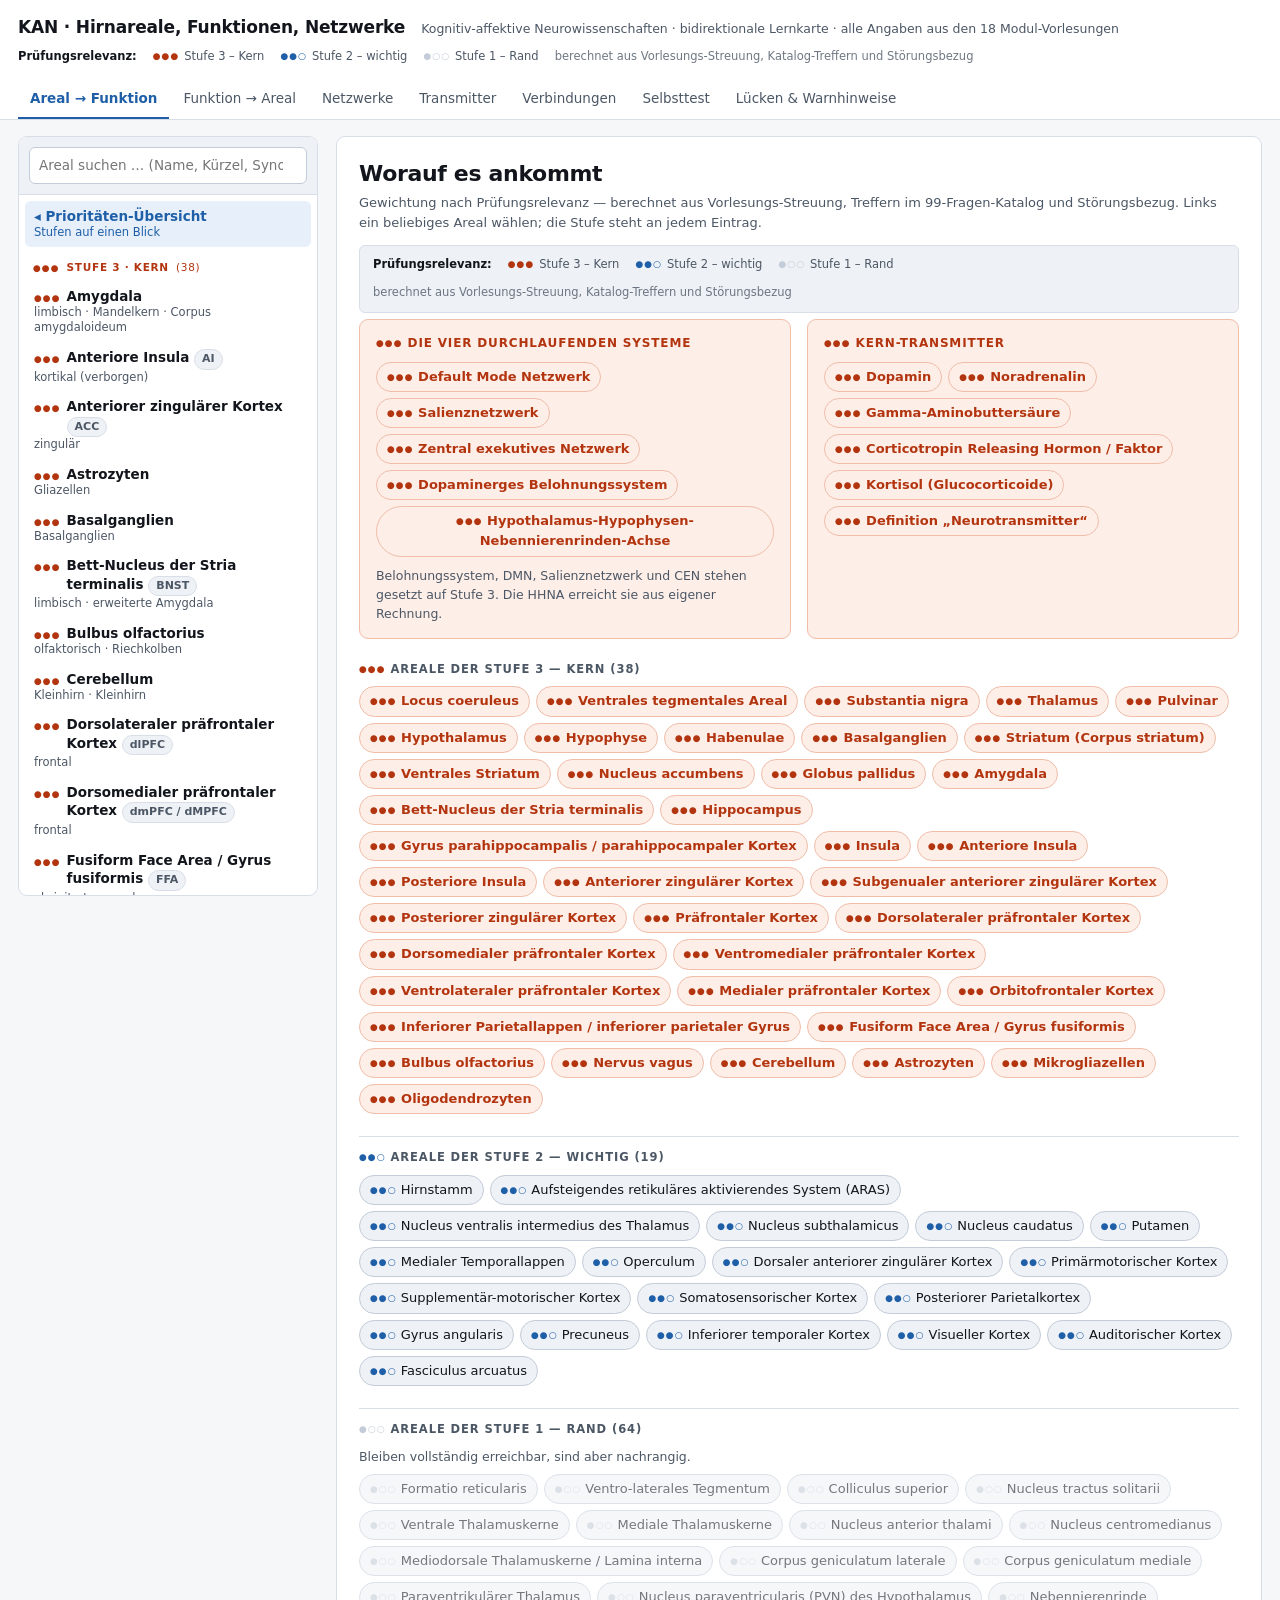
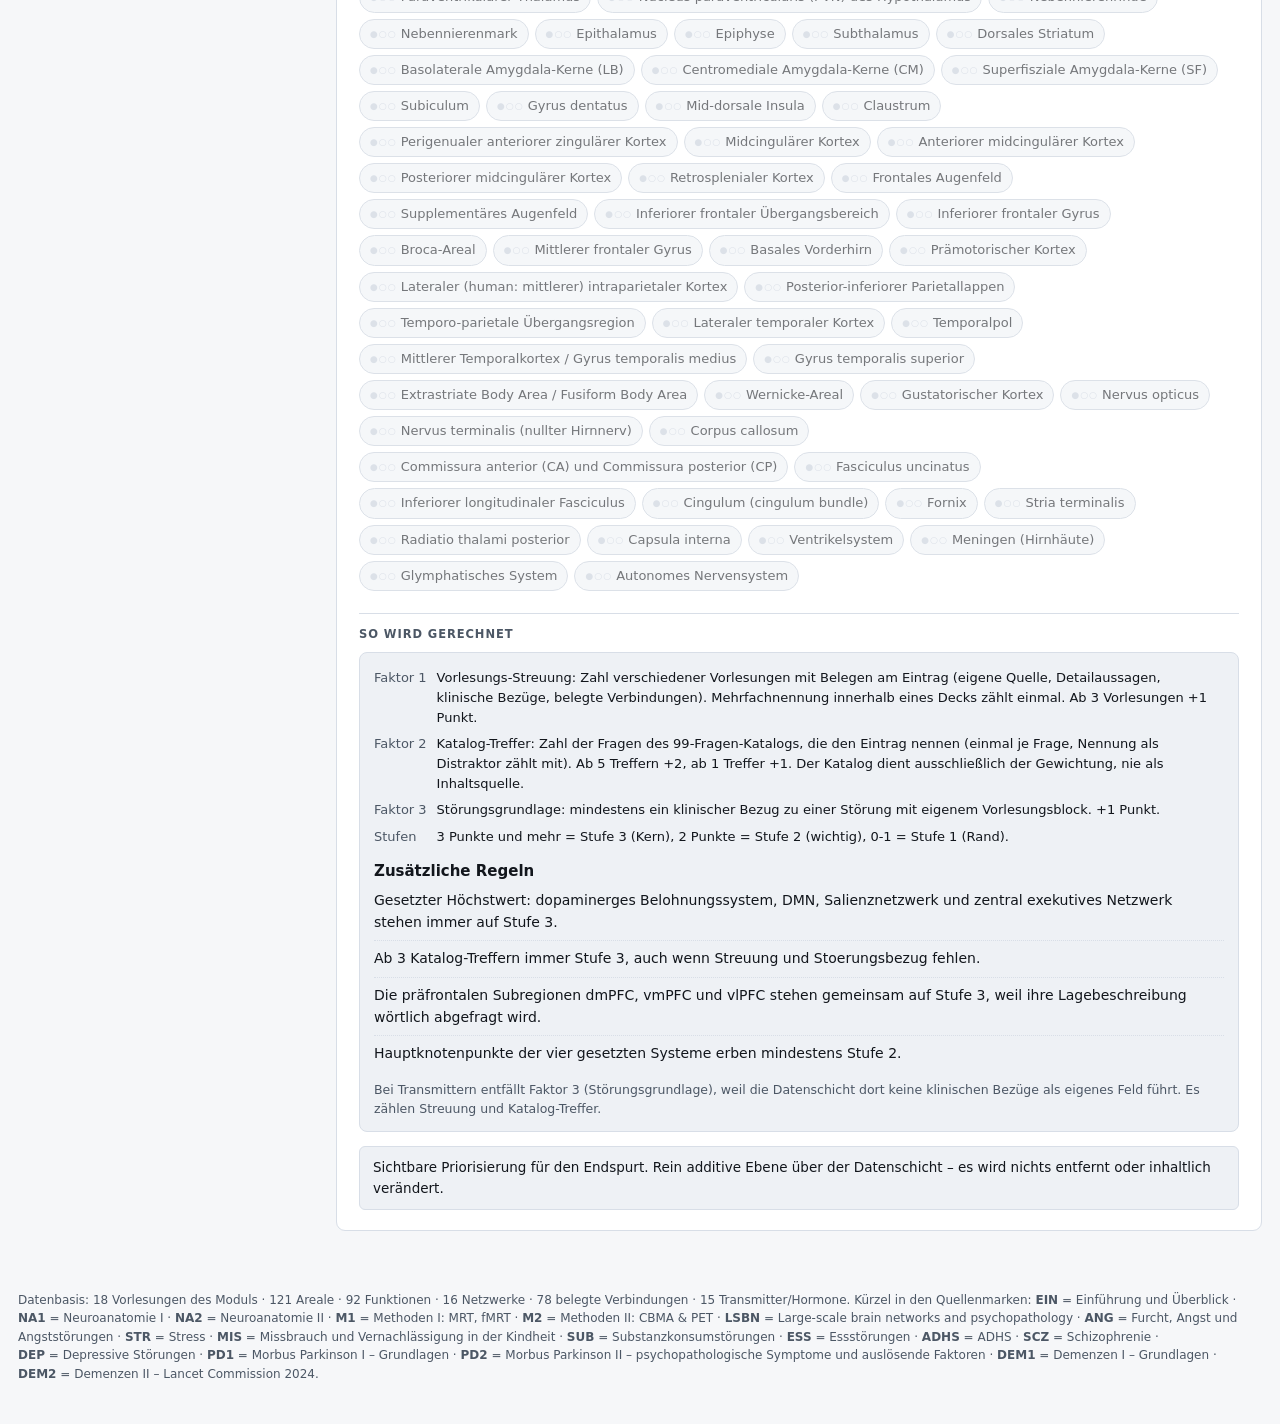
==== commit 3e1c211b: "Neuro-Lernkarte: Gewichtung nach Pruefungsrelevanz Zusaetzliche Ebene ueber der bestehenden Datensch" ====
--- a/lernkarten/kan-hirnareale.html
+++ b/lernkarten/kan-hirnareale.html
@@ -179,6 +179,54 @@
 .card h4{margin:0 0 8px; font-size:15px}
 .count{font-size:12.5px; color:var(--ink2); margin:0 0 12px}
 .empty{color:var(--ink2); font-size:14px; padding:30px 0; text-align:center}
+
+/* ---- Gewichtung nach Pruefungsrelevanz ---- */
+:root{ --w3:#b3350f; --w3bg:#fdeee8; --w3line:#f0bda9; --w2:#1f5fa8; --w2bg:#e6effa; }
+@media (prefers-color-scheme: dark){
+  :root{ --w3:#ff9d78; --w3bg:#3a2018; --w3line:#6b3a29; --w2:#79b0f0; --w2bg:#1b2a3d; }
+}
+.dots{display:inline-block; letter-spacing:1px; font-size:9px; vertical-align:1px; flex:none}
+.w3 .dots,.dots.d3{color:var(--w3)} .w2 .dots,.dots.d2{color:var(--w2)} .w1 .dots,.dots.d1{color:var(--line2)}
+.item.w3{font-weight:650}
+.item.w1{opacity:.62}
+.item.w1:hover,.item.w1[aria-current="true"]{opacity:1}
+.item .row1{display:flex; gap:6px; align-items:baseline}
+.item .row1 span.nm{flex:1 1 auto; min-width:0}
+.chip.w1{opacity:.58}
+.chip.w3{border-color:var(--w3line); background:var(--w3bg); color:var(--w3); font-weight:600}
+.chip.w3:hover{border-color:var(--w3)}
+.stufe-head{
+  display:flex; align-items:baseline; gap:7px; padding:12px 8px 5px;
+  font-size:10.5px; text-transform:uppercase; letter-spacing:.07em; font-weight:700;
+}
+.stufe-head.s3{color:var(--w3)} .stufe-head.s2{color:var(--w2)} .stufe-head.s1{color:var(--ink2)}
+.wbadge{
+  display:inline-flex; align-items:center; gap:5px; font-size:11px; font-weight:700;
+  padding:3px 9px; border-radius:999px; border:1px solid transparent; white-space:nowrap;
+}
+.wbadge.s3{background:var(--w3bg); color:var(--w3); border-color:var(--w3line)}
+.wbadge.s2{background:var(--w2bg); color:var(--w2)}
+.wbadge.s1{background:var(--panel2); color:var(--ink2); border-color:var(--line)}
+.legend{display:flex; flex-wrap:wrap; gap:10px 16px; align-items:center; font-size:11.5px; color:var(--ink2)}
+.legend b{color:var(--ink)}
+.legend .lg{display:inline-flex; align-items:center; gap:5px}
+.hdr-legend{margin:8px 0 0; padding-bottom:2px}
+.warum{background:var(--panel2); border:1px solid var(--line); border-radius:8px; padding:12px 14px}
+.warum table{font-size:13px} .warum td,.warum th{border:0; padding:3px 10px 3px 0}
+.warum td:first-child{color:var(--ink2); white-space:nowrap; width:1%}
+/* Diagrammknoten nach Stufe */
+.node.g3{width:150px; font-size:12.5px; font-weight:700; border-width:2px;
+         border-color:var(--w3line); background:var(--w3bg); color:var(--w3);
+         box-shadow:0 2px 7px rgba(0,0,0,.14)}
+.node.g3:hover{border-color:var(--w3)}
+.node.g2{width:134px; font-size:11.5px; font-weight:600}
+.node.g1{width:118px; font-size:10.5px; opacity:.66; border-style:dashed}
+.node.g1:hover{opacity:1}
+.ov-grid{display:grid; grid-template-columns:repeat(auto-fit,minmax(260px,1fr)); gap:16px; margin-top:6px}
+.ov-card{border:1px solid var(--line); border-radius:9px; padding:14px 16px; background:var(--panel)}
+.ov-card.s3{border-color:var(--w3line); background:var(--w3bg)}
+.ov-card h4{margin:0 0 9px; font-size:12px; text-transform:uppercase; letter-spacing:.07em}
+.ov-card.s3 h4{color:var(--w3)}
 kbd{font-family:var(--mono); font-size:11px; background:var(--panel2); border:1px solid var(--line2);
     border-bottom-width:2px; border-radius:4px; padding:1px 5px}
 footer{max-width:1500px; margin:0 auto; padding:0 18px 40px; font-size:12px; color:var(--ink2)}
@@ -192,6 +240,7 @@
     <h1>KAN&nbsp;· Hirnareale, Funktionen, Netzwerke</h1>
     <span class="sub">Kognitiv-affektive Neurowissenschaften · bidirektionale Lernkarte · alle Angaben aus den 18 Modul-Vorlesungen</span>
   </div>
+  <div class="hdr-legend" id="hdr-legend"></div>
   <nav class="tabs" role="tablist" id="tabs"></nav>
 </header>
 
@@ -273,6 +322,14 @@
       <div class="cols" id="mode-boxes"></div>
       <div class="filters">
         <div>
+          <label for="f-fokus">Fokus auf Prüfungsrelevanz</label>
+          <select id="f-fokus">
+            <option value="0">Vollmodus – alle Stufen</option>
+            <option value="3">Fokus – nur Stufe 3 (Kern)</option>
+            <option value="2">Stufe 3 und 2</option>
+          </select>
+        </div>
+        <div>
           <label for="f-vl">Nur Areale aus Vorlesung</label>
           <select id="f-vl"><option value="">alle Vorlesungen</option></select>
         </div>
@@ -303,7 +360,7 @@
 
 <script>
 "use strict";
-const DATA = {"meta":{"titel":"KAN – Hirnareale, Funktionen, Netzwerke","modul":"Kognitiv-affektive Neurowissenschaften (MSH, Prof. Dr. Markus Mühlhan)","datenbasis":"ausschließlich die 18 Vorlesungs-PDFs des Moduls; kein Lehrbuch- oder Zusatzwissen","regel":"Jede Aussage trägt eine Quelle im Format VL:Folie. Keine erfundenen Areale, Funktionen oder Verbindungen.","stand":"2026-08-27"},"vorlesungen":{"EIN":{"titel":"Einführung und Überblick","datei":"KAN_Einfuehrung_v57888.pdf","folien":51},"NA1":{"titel":"Neuroanatomie I","datei":"VL_KAN_Neuroanatomie_I.pdf","folien":46},"NA2":{"titel":"Neuroanatomie II","datei":"VL_KAN_Neuroanatomie_II.pdf","folien":51},"M1":{"titel":"Methoden I: MRT, fMRT","datei":"KAN_VL_methoden_I.pdf","folien":40},"M2":{"titel":"Methoden II: CBMA & PET","datei":"KAN_VL_Methoden_II.pdf","folien":40},"LSBN":{"titel":"Large-scale brain networks and psychopathology","datei":"VL_KAN_LSBN_.pdf","folien":64},"ANG":{"titel":"Furcht, Angst und Angststörungen","datei":"VL_KAN_Angst.pdf","folien":55},"STR":{"titel":"Stress","datei":"KAN_VL_Stress.pdf","folien":50},"MIS":{"titel":"Missbrauch und Vernachlässigung in der Kindheit","datei":"KAN_VL_Misshandlung_Vernachlaessigung_v12423.pdf","folien":45},"SUB":{"titel":"Substanzkonsumstörungen","datei":"VL_KAN_substanzkonsumstoerungen_26.pdf","folien":47},"ESS":{"titel":"Essstörungen","datei":"VL_KAN_Essstoerungen_neu_v04933.pdf","folien":47},"ADHS":{"titel":"ADHS","datei":"VL_KAN_ADHS_25.pdf","folien":54},"SCZ":{"titel":"Schizophrenie","datei":"VL_KAN_Schizophrenie.pdf","folien":46},"DEP":{"titel":"Depressive Störungen","datei":"VL_KAN_depressive_stoerungen_26.pdf","folien":47},"PD1":{"titel":"Morbus Parkinson I – Grundlagen","datei":"VL_KAN_Parkinson_I.pdf","folien":43},"PD2":{"titel":"Morbus Parkinson II – psychopathologische Symptome und auslösende Faktoren","datei":"VL_KAN_Parkinson_II.pdf","folien":46},"DEM1":{"titel":"Demenzen I – Grundlagen","datei":"VL_KAN_Demenz_I.pdf","folien":40},"DEM2":{"titel":"Demenzen II – Lancet Commission 2024","datei":"VL_KAN_Demenzen_II_Lancet_Commission_2024.pdf","folien":53}},"funktionen":[{"id":"f_salienz","name":"Salienzzuweisung","kat":"affektiv-kognitiv","def":"Bestimmen, was der momentan wichtigste interozeptive oder externe Reiz ist, und Initiierung eines adäquaten Verhaltens"},{"id":"f_salienz_detektion","name":"Detektion, Integration und Filterung externer und interner Informationen","kat":"affektiv-kognitiv"},{"id":"f_salienz_emotional","name":"Zuweisung emotionaler Salienz (insb. Bedrohung)","kat":"affektiv"},{"id":"f_salienz_belohnung","name":"Zuweisung belohnungsbezogener Salienz (Lernen)","kat":"affektiv"},{"id":"f_fehlerdetektion","name":"Detektion von Fehlern und Unstimmigkeiten (auch homöostatischen)","kat":"kognitiv"},{"id":"f_konflikt","name":"Konfliktüberwachung","kat":"kognitiv"},{"id":"f_reaktionswahl","name":"Reaktionswahl / Verhaltenssteuerung","kat":"kognitiv-motorisch"},{"id":"f_autonom_modulation","name":"Modulation der autonomen Reaktivität","kat":"vegetativ"},{"id":"f_interozeption","name":"Interozeptive Wahrnehmung (Herzschlag, Hautleitwert, Atmung)","kat":"vegetativ-affektiv"},{"id":"f_multisensorisch","name":"Empfang konvergenter Signale multipler sensorischer Modalitäten mit simultaner Aufmerksamkeitszuweisung","kat":"kognitiv"},{"id":"f_arbeitsgedaechtnis","name":"Informationen im Arbeitsgedächtnis halten und verarbeiten","kat":"kognitiv"},{"id":"f_entscheidung","name":"Entscheidungen treffen","kat":"kognitiv"},{"id":"f_problemloesen","name":"Problemlösen im Kontext zielgerichteten Verhaltens","kat":"kognitiv"},{"id":"f_kogn_kontrolle","name":"Kognitive Kontrolle / Strategieanpassung","kat":"kognitiv"},{"id":"f_inhibition","name":"Willentliche Verhaltensinhibition (Unterdrückung präpotenter Reaktionen)","kat":"kognitiv"},{"id":"f_kogn_flexibilitaet","name":"Kognitive Flexibilität / Set shifting","kat":"kognitiv"},{"id":"f_selbstreferenz","name":"Selbstreferenzielle Prozesse / interne Repräsentation der Welt","kat":"kognitiv-affektiv"},{"id":"f_gruebeln","name":"Grübeln / Rumination","kat":"affektiv"},{"id":"f_autobiogr","name":"Abruf autobiographischer Gedächtnisinhalte","kat":"kognitiv"},{"id":"f_episodisch","name":"Episodischer Gedächtnisabruf","kat":"kognitiv"},{"id":"f_episod_enkod","name":"Episodische Enkodierung: Assoziationen zwischen zuvor unverbundenen Informationsinhalten schaffen","kat":"kognitiv"},{"id":"f_zukunft","name":"Zukunftsplanung / Imagination künftiger Ereignisse","kat":"kognitiv"},{"id":"f_soz_kognition","name":"Sozialkognitive Prozesse / Theory of Mind","kat":"kognitiv-sozial"},{"id":"f_mentaler_status","name":"Gedanken über den mentalen Status von sich oder Anderen (insb. wenn affektive Information auf die eigene Person bezogen wird)","kat":"kognitiv-sozial"},{"id":"f_emoreg_implizit","name":"Implizite Emotionsregulation","kat":"affektiv"},{"id":"f_internal_speech","name":"Internal speech / inneres Sprechen","kat":"kognitiv"},{"id":"f_multimodale_integr","name":"Multimodale Integration","kat":"kognitiv"},{"id":"f_bedrohungsdetektion","name":"Detektion von und Reaktion auf präsente oder unmittelbare Bedrohung","kat":"affektiv"},{"id":"f_diffuse_bedrohung","name":"Reaktion auf unsichere, potenziell zukünftige (diffuse) Bedrohung; Risikobewertung","kat":"affektiv"},{"id":"f_vermeidung","name":"Initiierung von Vermeidungsverhalten","kat":"behavioral"},{"id":"f_belohnungslernen","name":"Belohnungslernen / Lernen von Reiz-Belohnungs-Assoziationen","kat":"affektiv-kognitiv"},{"id":"f_belohn_antizip","name":"Belohnungsantizipation (\"wanting\")","kat":"affektiv"},{"id":"f_belohn_konsum","name":"Belohnungskonsum / hedonischer Wert (\"liking\")","kat":"affektiv"},{"id":"f_pos_verstaerkung","name":"Positive Verstärkung von Verhalten","kat":"behavioral"},{"id":"f_motivation","name":"Motivation / zielgerichtetes Verhalten","kat":"behavioral"},{"id":"f_habituell","name":"Habituelles Verhalten / Etablierung und Ausführung von Handlungen","kat":"behavioral"},{"id":"f_motorik_koord","name":"Koordination, Programmierung und Terminierung von Handlungsabläufen","kat":"motorisch"},{"id":"f_kraft","name":"Koordination der eingesetzten Kraft","kat":"motorisch"},{"id":"f_bewegung_foerdern","name":"Förderung von Bewegungen (direkter Weg)","kat":"motorisch"},{"id":"f_bewegung_hemmen","name":"Hemmung von Bewegungen (indirekter Weg)","kat":"motorisch"},{"id":"f_willkuerbewegung","name":"Regulation feiner Willkürbewegungen","kat":"motorisch"},{"id":"f_extrapyramidal","name":"Steuerung der extrapyramidalen Motorik","kat":"motorisch"},{"id":"f_augenbewegung","name":"Augenbewegungssteuerung","kat":"motorisch"},{"id":"f_arousal","name":"Regulation von Wachheit, Erregbarkeit und Reaktionsbereitschaft (Arousal)","kat":"vegetativ-kognitiv"},{"id":"f_aufm_endogen","name":"Endogene (zielgesteuerte) Aufmerksamkeitsausrichtung","kat":"kognitiv"},{"id":"f_aufm_exogen","name":"Exogene Aufmerksamkeitsausrichtung auf neue, unerwartete, insb. emotionale Reize","kat":"kognitiv"},{"id":"f_relais","name":"Relais-/Umschaltfunktion für Sinnesbahnen","kat":"sensorisch"},{"id":"f_vegetativ","name":"Vegetative Regulation (Körpertemperatur, Nahrungsaufnahme, Stress, Wachstum, sexuelle Erregung, Wasserhaushalt)","kat":"vegetativ"},{"id":"f_temperatur","name":"Konstanthaltung der Körpertemperatur bzw. Reaktion auf Temperaturänderung","kat":"vegetativ"},{"id":"f_wasserhaushalt","name":"Regulation des Wasserhaushalts","kat":"vegetativ"},{"id":"f_nahrung_regulation","name":"Regulation der Nahrungsaufnahme","kat":"vegetativ"},{"id":"f_hunger_sattheit","name":"Hunger und Sättigung","kat":"vegetativ"},{"id":"f_sympathikus","name":"Anregung des Sympathikus (dynamogene Zone)","kat":"vegetativ"},{"id":"f_parasympathikus","name":"Anregung des Parasympathikus","kat":"vegetativ"},{"id":"f_stressachse","name":"Auslösung der endokrinen Stressreaktion (HHNA)","kat":"vegetativ"},{"id":"f_hhna_feedback","name":"Negatives Feedback der HHNA (Glucocorticoid-Bindung)","kat":"vegetativ"},{"id":"f_zirkadian","name":"Regulation des Tag-Nacht-/zirkadianen Rhythmus","kat":"vegetativ"},{"id":"f_schlaf_wach","name":"Regulation des Schlaf-Wach-Rhythmus","kat":"vegetativ"},{"id":"f_vitalfunktionen","name":"Regulation der Vitalfunktionen (Atemrhythmus, kardiovaskuläre Funktionen)","kat":"vegetativ"},{"id":"f_riechen","name":"Geruchswahrnehmung","kat":"sensorisch"},{"id":"f_schmecken","name":"Geschmackswahrnehmung","kat":"sensorisch"},{"id":"f_sehen","name":"Sehen / visuelle Verarbeitung","kat":"sensorisch"},{"id":"f_hoeren","name":"Hören / auditive Verarbeitung","kat":"sensorisch"},{"id":"f_koerperempfindung","name":"Körperempfindung / Oberflächen- und Tiefensensibilität","kat":"sensorisch"},{"id":"f_gleichgewicht","name":"Regulation des Gleichgewichts","kat":"sensorisch-motorisch"},{"id":"f_sprachproduktion","name":"Sprachproduktion / Sprechen","kat":"kognitiv"},{"id":"f_sprachverstaendnis","name":"Satz-, Sprach-, Wort- und Schriftverständnis","kat":"kognitiv"},{"id":"f_gesichter","name":"Enkodierung von Gesichtern","kat":"sensorisch-kognitiv"},{"id":"f_orte","name":"Enkodierung räumlicher Anordnungen (Häuserfassaden, Landschaften)","kat":"sensorisch-kognitiv"},{"id":"f_koerperperzeption","name":"Perzeption von Körpern und Körperteilen","kat":"sensorisch-kognitiv"},{"id":"f_koerperbild_raum","name":"Integration und räumliche Konstruktion des Körperbildes","kat":"kognitiv"},{"id":"f_ortssinn","name":"Ortssinn, Zeit und Raum, Eigen- und Fremderkennung","kat":"kognitiv"},{"id":"f_gedaechtniskonsol","name":"Gedächtniskonsolidierung","kat":"kognitiv"},{"id":"f_delay_discounting","name":"Delay Discounting / Abwertung verzögerter Belohnungen","kat":"kognitiv-affektiv"},{"id":"f_gedankenketten","name":"Hemmung von Gedankenketten / Entscheidungsbewertung","kat":"kognitiv"},{"id":"f_sozialverhalten","name":"Sozialverhalten","kat":"sozial"},{"id":"f_schmerz","name":"Schmerzentstehung / Schmerzempfindung","kat":"sensorisch"},{"id":"f_glymphatisch","name":"Glymphatische Reinigung des Gehirns (Abtransport metabolischer Abfallprodukte)","kat":"vegetativ"},{"id":"f_viszeral_integr","name":"Viszerale Integration","kat":"vegetativ"},{"id":"f_persoenl_orient","name":"Persönliche Orientierung / Selbstrelevanz-Bewertung","kat":"kognitiv"},{"id":"f_visuospatial","name":"Visuospatiale Orientierung","kat":"kognitiv"},{"id":"f_skeletomotor","name":"Skeletomotorische Orientierung","kat":"motorisch"},{"id":"f_furcht_vermeidung","name":"Furcht-Vermeidung (fear-avoidance)","kat":"affektiv"},{"id":"f_motorik_unterdr","name":"Unterdrückung motorischer Komponenten","kat":"motorisch"},{"id":"f_emotion","name":"Emotion (affektive Division)","kat":"affektiv"},{"id":"f_bhs","name":"Beteiligung an der Blut-Hirn-Schranke","kat":"zellulär"},{"id":"f_immunabwehr","name":"Immunabwehr im ZNS / Gewebeüberwachung","kat":"zellulär"},{"id":"f_myelinisierung","name":"Myelinisierung / elektrische Isolierung der Axone","kat":"zellulär"},{"id":"f_pruning","name":"Synaptisches Pruning (Elimination schwacher oder inaktiver Synapsen)","kat":"zellulär"},{"id":"f_somatosens_gating","name":"Somatosensorisches Gating (Filterung) Richtung Motorkortex","kat":"sensorisch-motorisch"},{"id":"f_sens_feedback","name":"Bewegungssteuerung über sensorisches Feedback","kat":"sensorisch-motorisch"},{"id":"f_neuromodulation","name":"Einfluss auf neuromodulatorische Systeme (dopaminerg, serotonerg)","kat":"modulatorisch"}],"klinik":[{"id":"k_angst","name":"Angst und Angststörungen"},{"id":"k_phobie","name":"Spezifische Phobie"},{"id":"k_gad","name":"Generalisierte Angststörung (GAD)"},{"id":"k_depression","name":"Depressive Störungen (MDD)"},{"id":"k_bipolar","name":"Bipolare Störungen"},{"id":"k_ptbs","name":"PTBS"},{"id":"k_stress","name":"Chronischer Stress"},{"id":"k_misshandlung","name":"Misshandlung und Vernachlässigung in der Kindheit"},{"id":"k_scz","name":"Schizophrenie"},{"id":"k_adhs","name":"ADHS"},{"id":"k_an","name":"Anorexia nervosa"},{"id":"k_bn","name":"Bulimia nervosa"},{"id":"k_adipositas","name":"Adipositas / Übergewicht"},{"id":"k_sud","name":"Substanzkonsumstörungen (allgemein)"},{"id":"k_alkohol","name":"Alkoholkonsumstörung"},{"id":"k_nikotin","name":"Nikotinabhängigkeit"},{"id":"k_kokain","name":"Kokainkonsumstörung"},{"id":"k_pd","name":"Morbus Parkinson"},{"id":"k_ad","name":"Alzheimer-Demenz"},{"id":"k_vask_dem","name":"Vaskuläre Demenz"},{"id":"k_lbd","name":"Demenz mit Lewy-Körperchen"},{"id":"k_ftd","name":"Frontotemporale Demenz / semantische Demenz / PNFA / CBS"},{"id":"k_mci","name":"Mild Cognitive Impairment (leichte neurokognitive Störung)"},{"id":"k_autismus","name":"Autismus"},{"id":"k_ms","name":"Multiple Sklerose"},{"id":"k_covid","name":"COVID-19 / SARS-CoV-2"},{"id":"k_sht","name":"Schädel-Hirn-Trauma"},{"id":"k_stirnhirn","name":"Stirnhirnsyndrom"},{"id":"k_wachkoma","name":"Wachkoma / vegetativer Status"}],"areale":[{"id":"hirnstamm","name":"Hirnstamm","gruppe":"Hirnstamm","lage":"zwischen Rückenmark und Zwischenhirn; umfasst Medulla oblongata (verlängertes Mark), Pons (Brücke) und Mesencephalon (Mittelhirn)","fn":["f_vitalfunktionen"],"det":[{"t":"Eintrittsstelle der Hirnnerven; enthält die Hirnnervenkerne und zahlreiche weitere Kerngebiete, z. B. die Formatio reticularis.","q":["NA1:22"]},{"t":"Ausgangspunkt der Meynert-Achse (Rückenmark/Hirnstamm); die Forel-Achse betrifft Zwischenhirn/Großhirn.","q":["NA1:19"]}],"klinik":[{"k":"k_pd","t":"Beim „body first“-Typ steigt α-Synuclein aus dem enterischen Nervensystem über den Nervus vagus in den Hirnstamm auf; Herzrhythmusstörungen werden auf Hirnstammveränderungen zurückgeführt, REM-Schlaf-Störungen auf Veränderungen in der Pons.","q":["PD2:24"]},{"k":"k_pd","t":"Leichte (minor) Halluzinationen weisen auf eine Hirnstammpathologie und deren Auswirkung auf subkortikale und kortikale Bewegungs- und Augenbewegungskontrollnetzwerke hin.","q":["PD2:12"]}],"q":["NA1:22"]},{"id":"formatio_reticularis","name":"Formatio reticularis","syn":["netzartige Formation"],"gruppe":"Hirnstamm","lage":"im Inneren des Hirnstamms","fn":["f_vitalfunktionen","f_arousal"],"det":[{"t":"Heterogene Ansammlung unterschiedlicher neuronaler Kerngebiete. Ursprünglich als netzartig zusammenhängende Formation und „Allgemeines Aufsteigendes Aktivierungssystem (ARAS)“ angenommen (u. a. wegen Koma nach Hirnstammschädigung in Läsionsstudien).","q":["NA1:23"]},{"t":"Zwei Funktionsgruppen: modulatorische Funktionen (Synthetisierung und Speicherung von Neurotransmittern) und autonome Funktionen (Atemrhythmus, kardiovaskuläre Funktionen, Arousal). Zusätzlich prä-motorische Funktionen: Kauen, Hicksen, Schlucken, Gähnen, Modulation von Reflexen.","q":["NA1:23"]}],"q":["NA1:22","NA1:23"]},{"id":"aras","name":"Aufsteigendes retikuläres aktivierendes System (ARAS)","kurz":"ARAS","gruppe":"Hirnstamm","lage":"beginnt in der Formatio reticularis des Hirnstamms","fn":["f_arousal"],"det":[{"t":"Der Nucleus centromedianus des Thalamus ist Teil des ARAS; er wird mit der Erregung limbischer und kortikaler Regionen in Verbindung gebracht.","q":["NA2:9"]}],"klinik":[{"k":"k_pd","t":"Nichtmotorische Symptome (REM-Schlafstörungen, Verstopfung, Herzrhythmusstörungen) können bereits bei einem Verlust dopaminerger Neurone im retikulären aufsteigenden Aktivierungssystem des Hirnstamms auftreten – nicht parkinsonspezifisch.","q":["PD1:12","PD2:20"]}],"q":["NA1:23","NA2:9"]},{"id":"locus_coeruleus","name":"Locus coeruleus","kurz":"LC","gruppe":"Hirnstamm","lage":"im Hirnstamm","fn":["f_arousal","f_aufm_endogen"],"netz":["lcna","furcht","bedrohung"],"det":[{"t":"Syntheseort und Speicherort von Noradrenalin. Die Axone des LC reichen in fast alle Bereiche des Gehirns. Ein weiterer Syntheseort ist das ventro-laterale Tegmentum.","q":["STR:10"]},{"t":"Die NA-Systeme sind anatomisch mit den Amygdalakernen verbunden.","q":["STR:10"]},{"t":"Funktionsmodi: Der phasische Modus ist durch mittlere tonische NA-Freisetzung und deutliche phasische Peaks gekennzeichnet (optimale zielgerichtete Leistung); der tonische Modus durch hohe tonische Freisetzung und geringe phasische Peaks (erhöhtes Arousal, breite Aufmerksamkeitsausrichtung, Scanning/Sampling der Umgebung).","q":["STR:12","STR:13"]},{"t":"Endogene Opiate reduzieren die Aktivität des LC-NA-Systems.","q":["STR:15"]},{"t":"CRH wird auch im LC freigesetzt und wirkt dort als Neurotransmitter (Corticotropin Releasing Faktor, CRF).","q":["STR:40"]},{"t":"Noradrenerge Projektionen gehen vom LC im Hirnstamm aus und sind direkt mit kortikalen Bereichen wie dem präfrontalen Kortex und dem Kleinhirn verbunden; assoziiert mit Arousal und Aufmerksamkeitssteuerung.","q":["ADHS:23"]}],"klinik":[{"k":"k_angst","t":"Angststörungen konnten mit einer erhöhten tonischen NA-Freisetzung in Verbindung gebracht werden; korrespondiert mit erhöhter Erregbarkeit, Nervosität, Schreckhaftigkeit und Konzentrationsschwächen.","q":["STR:13"]}],"q":["STR:10","ANG:6"]},{"id":"ventrolat_tegmentum","name":"Ventro-laterales Tegmentum","gruppe":"Hirnstamm","lage":"Tegmentum des Hirnstamms","netz":["lcna"],"det":[{"t":"Weiterer Syntheseort von Noradrenalin neben dem Locus coeruleus.","q":["STR:10"]}],"q":["STR:10"]},{"id":"vta","name":"Ventrales tegmentales Areal","kurz":"VTA","syn":["ventral tegmentale Area"],"gruppe":"Mittelhirn","lage":"im Mittelhirn (Mesencephalon)","fn":["f_salienz_belohnung","f_belohnungslernen","f_motivation"],"netz":["sn","belohnung"],"det":[{"t":"Subkortikaler Knotenpunkt des Salienznetzwerks: steht mit der Zuweisung belohnungsbezogener Salienz (Lernen) in Zusammenhang.","q":["LSBN:45"]},{"t":"Dopaminerge Neurone im ventralen Tegmentum zeigen eine kurzfristige (phasische) Reaktion auf eine unerwartete Belohnung; nach Lernen eines Hinweisreizes verlagert sich die phasische Aktivität auf den Hinweisreiz.","q":["SUB:8","SUB:9"]},{"t":"Bei intrakranieller Selbststimulation waren dopaminerge Projektionsbahnen mit Ursprung im VTA für den Effekt verantwortlich; die Stimulation führte zu erhöhter Dopaminfreisetzung im Nucleus accumbens.","q":["SUB:14"]},{"t":"Im Nahrungsaufnahme-Netzwerk mit „Salience and motivation“ beschriftet (SN/VTA).","q":["ESS:29"]}],"klinik":[{"k":"k_sud","t":"Eine Hypoaktivierung des Belohnungssystems (tegmentale Regionen) könnte ein Vulnerabilitätsfaktor für Substanzkonsumstörungen sein.","q":["LSBN:57"]},{"k":"k_misshandlung","t":"Schlüsselregion des Belohnungssystems, dessen Reaktivität nach Missbrauchserfahrungen vermindert ist (Vulnerabilitätsfenster 0–9 Jahre).","q":["MIS:37"]}],"q":["LSBN:45","SUB:7"]},{"id":"substantia_nigra","name":"Substantia nigra","kurz":"SN","syn":["schwarze Substanz"],"gruppe":"Mittelhirn / Basalganglien","lage":"im Mesencephalon (Mittelhirn), dorsal der Hirnschenkel","fn":["f_extrapyramidal","f_belohnungslernen","f_motorik_koord"],"netz":["belohnung","bg_motorik"],"det":[{"t":"Pars compacta: hohe Zelldichte, große dopaminerge Neurone, die in das Striatum projizieren.","q":["PD1:13"]},{"t":"Pars reticularis: niedrige Zelldichte, GABAerge Neurone, die auf motorische Thalamuskerne projizieren.","q":["PD1:13"]},{"t":"Die Wirkung des Dopamins ist teils exzitatorisch, teils inhibitorisch – bestimmt durch die Rezeptoren im Striatum: Typ-1-Rezeptoren (D1, D5) wirken eher exzitatorisch, Typ-2-Rezeptoren (D2–D4) eher inhibitorisch.","q":["PD1:13"]},{"t":"Wird funktionell den Basalganglien zugeordnet.","q":["NA2:16"]}],"klinik":[{"k":"k_pd","t":"Progressiver Verlust dopaminerger Neurone in der Substantia nigra; Lewy-Körperchen finden sich hauptsächlich in der Substantia nigra.","q":["PD1:5","PD1:7"]},{"k":"k_pd","t":"Fallen die dopaminergen Neurone der Pars compacta aus, wird der indirekte Weg enthemmt und der direkte Weg nicht mehr gefördert – verstärkte Hemmung thalamokortikaler Neurone, Bewegungsreduktion (hypokinetische Störung).","q":["PD1:21"]},{"k":"k_pd","t":"Der MPTP-Metabolit MPP+ führt zum programmierten Zelltod (Apoptose) dopaminerger Zellen in der Substantia nigra ca. 7–10 Tage nach dem Konsum.","q":["PD2:41"]},{"k":"k_misshandlung","t":"Schlüsselregion des Belohnungssystems (mesolimbische/striatale Regionen).","q":["MIS:37"]}],"q":["NA2:16","PD1:13"]},{"id":"colliculus_superior","name":"Colliculus superior","gruppe":"Mittelhirn","lage":"Mittelhirndach","fn":["f_aufm_endogen","f_augenbewegung"],"det":[{"t":"Ein Teil der Sehfasern endet nicht im Corpus geniculatum laterale; superiore und inferiore Colliculi dienen u. a. dem Zusammenführen visuell- und auditiv-räumlicher Information (topografische Verknüpfung der Hörumgebung mit dem visuellen Feld) und reflektorischen Bewegungen.","q":["NA1:38","NA1:39"]},{"t":"Gehört zum Netzwerk der endogenen räumlichen Aufmerksamkeit (neben frontalen Augenfeldern, präfrontalen und lateral intraparietalen Regionen).","q":["ADHS:16"]}],"q":["NA1:38","ADHS:16"]},{"id":"nts","name":"Nucleus tractus solitarii","kurz":"NTS","gruppe":"Hirnstamm","lage":"Hirnstamm","fn":["f_hunger_sattheit"],"netz":["nahrung"],"det":[{"t":"Im Netzwerk der Nahrungsaufnahme mit „peripheral signals re: energy balance“ (periphere Signale zum Energiehaushalt) beschriftet.","q":["ESS:29"]}],"q":["ESS:29"]},{"id":"thalamus","name":"Thalamus","syn":["Vorhalle"],"gruppe":"Zwischenhirn","lage":"Zwischenhirn (Diencephalon), zwischen Hirnstamm und Telencephalon","fn":["f_relais","f_inhibition","f_fehlerdetektion","f_kogn_kontrolle"],"netz":["furcht","bedrohung"],"det":[{"t":"Fast alle Sinnesbahnen werden im Thalamus umgeschaltet – Ausnahme: die Bulbi olfactorii (Teil des Telencephalons). Übernimmt wichtige Relaisfunktionen.","q":["NA2:4"]},{"t":"Spezifische Kerne haben direkte Verbindung zum Kortex, unspezifische Kerne keine direkte Verbindung zum Kortex, aber zum Hirnstamm. Absteigende Bahnen aus dem Kortex ziehen im Allgemeinen nicht durch den Thalamus.","q":["NA2:5"]},{"t":"Die Amygdala empfängt grobe, schemenhafte visuelle Informationen (schnell, ca. 15 ms) direkt von visuellen Thalamuskernen – unbewusst.","q":["ANG:5"]},{"t":"Metaanalyse über 16 Inhibitionsstudien (Stop-Signal-Task): Die Vorlesung benennt ACC, dorsolateralen PFC, inferiore PFC, Basalganglien, Thalamus und Parietalkortex ausdrücklich als „Bereiche für die Verhaltensinhibition und Steuerung, Fehlererkennung und Verhaltensanpassung“. Bei ADHS zeigt sich dort ein Muster frontaler Hypoaktivität.","q":["ADHS:35"]}],"klinik":[{"k":"k_scz","t":"Zu Beginn der Störung mitbetroffen; metaanalytisch konsistente Reduktion der Grauen Substanz in den Thalami. Die größten Effekte der deformationsbasierten Morphometrie zeigten sich im Thalamus, der an die Seitenventrikel angrenzt.","q":["SCZ:12","SCZ:28","SCZ:25"]},{"k":"k_adhs","t":"Frontale Hypoaktivität in Inhibitionsaufgaben auch im Thalamus; im Follow-up verminderte Dicke der Grauen Substanz u. a. im Thalamus.","q":["ADHS:35","ADHS:47"]}],"q":["NA2:3","NA2:4"]},{"id":"thal_ventral","name":"Ventrale Thalamuskerne","gruppe":"Zwischenhirn","lage":"spezifische Kerne des Thalamus","fn":["f_koerperempfindung","f_relais","f_schmerz"],"det":[{"t":"Projizieren in sensorische und sensomotorische kortikale Regionen; übertragen Informationen zu Lageempfindung, Vibration, Druck, Diskrimination und Tastsinn, Schmerz und Temperaturempfinden. Bilden Rückkopplungsschleifen zu motorischen Rindenfeldern.","q":["NA2:6"]},{"t":"Bei Schädigung: kontralaterale Störungen der Oberflächen- und Tiefensensibilität mit Missempfindungen, abnormen Schweregefühlen in den Extremitäten oder motorischen Ausfällen.","q":["NA2:6"]}],"q":["NA2:6"]},{"id":"thal_medial","name":"Mediale Thalamuskerne","gruppe":"Zwischenhirn","lage":"spezifische Kerne des Thalamus","fn":["f_episodisch","f_emotion"],"det":[{"t":"Erhalten Afferenzen aus ventralen, intralaminären und hypothalamischen Kernen sowie aus dem Globus pallidus; projizieren in frontale Regionen. Zugeordnete Funktionen: Lernen, Gedächtnis, Emotionen.","q":["NA2:7"]}],"klinik":[{"k":"k_stirnhirn","t":"Läsion der Bahnen führt zum Stirnhirnsyndrom: Störung der exekutiven Funktionen, Antriebslosigkeit, Gereiztheit, Missmut, Perseverationen, Inhibitionsstörungen.","q":["NA2:7"]}],"q":["NA2:7"]},{"id":"pulvinar","name":"Pulvinar","syn":["Polster","dorsale Kerngruppe des Thalamus"],"gruppe":"Zwischenhirn","lage":"dorsale Kerngruppe des Thalamus; größter Kern des Thalamus","fn":["f_relais"],"det":[{"t":"Erhält Afferenzen aus anderen thalamischen Kerngebieten und projiziert in die Assoziationsgebiete von Parietal-, Temporal- und Okzipitallappen. Am Pulvinar liegen Corpus geniculatum laterale und mediale an (Metathalamus).","q":["NA2:8"]}],"klinik":[{"k":"k_depression","t":"2-Stufen-Modell der Aufmerksamkeitsverzerrung: zunächst hohe Pulvinaraktivität, die die Reaktion von Amygdala, dorsalem ACC und Insula potenziert; gegenseitige Erregung der SN-Komponenten wirkt auf das Pulvinar zurück und hält die Aktivität aufrecht (hohe Reaktivität auf negative Informationen).","q":["DEP:29"]},{"k":"k_scz","t":"Signifikante Volumenveränderungen u. a. in den pulvinaren Nuclei.","q":["SCZ:25"]}],"q":["NA2:8"]},{"id":"thal_nucleus_anterior","name":"Nucleus anterior thalami","gruppe":"Zwischenhirn","lage":"unspezifischer Thalamuskern","det":[{"t":"Afferenzen und Efferenzen zum Gyrus cinguli und zu den Mammillarkörpern.","q":["NA2:9"]}],"q":["NA2:9"]},{"id":"thal_centromedianus","name":"Nucleus centromedianus","gruppe":"Zwischenhirn","lage":"größter unspezifischer Thalamuskern","fn":["f_arousal"],"det":[{"t":"Teil des aufsteigenden retikulären aktivierenden Systems (ARAS), das in der Formatio reticularis beginnt; wird mit der Erregung limbischer und kortikaler Regionen in Verbindung gebracht.","q":["NA2:9"]}],"q":["NA2:9"]},{"id":"thal_mediodorsal","name":"Mediodorsale Thalamuskerne / Lamina interna","gruppe":"Zwischenhirn","lage":"Thalamus","det":[{"t":"Kerngebiete, die frontale und temporale Regionen miteinander verschalten; in der Schizophrenie mit signifikanten Volumenbefunden.","q":["SCZ:25"]}],"klinik":[{"k":"k_scz","t":"Signifikante Ergebnisse in Lamina interna, mediodorsalen und pulvinaren Nuclei.","q":["SCZ:25"]}],"q":["SCZ:25"],"fn":["f_relais"]},{"id":"cgl","name":"Corpus geniculatum laterale","kurz":"CGL","gruppe":"Zwischenhirn (Metathalamus)","lage":"liegt am Pulvinar an; zählt zum Metathalamus","fn":["f_sehen","f_relais"],"det":[{"t":"Teil der Sehbahn. Ca. 10 % der Neurone der Sehfasern enden nicht im CGL – sie dienen u. a. Nystagmus, Pupillenreflex, Akkommodation, zirkadianer Rhythmik und Arousal.","q":["NA2:8","NA1:38"]}],"q":["NA2:8","NA1:38"]},{"id":"cgm","name":"Corpus geniculatum mediale","kurz":"CGM","gruppe":"Zwischenhirn (Metathalamus)","lage":"liegt am Pulvinar an; zählt zum Metathalamus","fn":["f_hoeren","f_relais"],"det":[{"t":"Teil der Hörbahn.","q":["NA2:8"]}],"q":["NA2:8"]},{"id":"pvt","name":"Paraventrikulärer Thalamus","kurz":"PVT","gruppe":"Zwischenhirn","lage":"Thalamus","fn":["f_arousal","f_motivation"],"netz":["nahrung"],"det":[{"t":"Im Netzwerk der Nahrungsaufnahme mit „arousal and motivation“ beschriftet.","q":["ESS:29"]}],"q":["ESS:29"]},{"id":"nucl_ventralis_intermedius","name":"Nucleus ventralis intermedius des Thalamus","gruppe":"Zwischenhirn","lage":"Thalamus","klinik":[{"k":"k_pd","t":"Je nach Krankheitsbild alternativer Stimulationsort für die tiefe Hirnstimulation (neben Nucleus subthalamicus und Globus pallidus).","q":["PD1:26"]}],"q":["PD1:26"]},{"id":"hypothalamus","name":"Hypothalamus","gruppe":"Zwischenhirn","lage":"unterhalb des Thalamus („hypo“ = unterhalb); Teil des Zwischenhirns","fn":["f_vegetativ","f_stressachse","f_hhna_feedback","f_temperatur","f_sympathikus","f_parasympathikus","f_nahrung_regulation","f_wasserhaushalt"],"netz":["hhna","bedrohung"],"det":[{"t":"Vegetatives Regulationszentrum: Körpertemperatur, Nahrungsaufnahme, Stress, Wachstum, sexuelle Erregung, Wasserhaushalt.","q":["NA2:11"]},{"t":"Ausgewählte Regionen und Funktionen (Bildfolie): vordere präoptische Region – Konstanthaltung der Körpertemperatur (bei Schädigung: zentrale Hyperthermie); hintere Region – Reaktion auf Temperaturänderung (z. B. Schwitzen; bei Schädigung: Hypothermie); mittelvordere und hintere Region – bei Stimulation Anregung des Sympathikus (dynamogene Zone); paraventrikuläre und vordere Region – bei Stimulation Anregung des Parasympathikus; supraoptische und paraventrikuläre Kerne – Regulation des Wasserhaushalts (bei Schädigung: Diabetes insipidus, auch fehlende Durstantwort mit Hyponatriämie); vordere Kerne, medialer Abschnitt – Regulation der Nahrungsaufnahme, bei Läsion Übergewicht; lateraler Abschnitt – bei Läsion Appetitlosigkeit und Abmagerung.","q":["NA2:12"]},{"t":"Im Gehirn binden Glucocorticoide an spezifische Rezeptoren u. a. im Hippocampus, Hypothalamus und in der Hypophyse; dadurch wird die HHNA-Aktivität gedrosselt (negatives Feedback).","q":["STR:17"]}],"klinik":[{"k":"k_depression","t":"5 % größeres Volumen im linken Hypothalamus bei Patienten mit depressiven und bipolaren Störungen; das Volumen korreliert mit Schweregrad und Angstsymptomen.","q":["DEP:39"]},{"k":"k_pd","t":"Im Mausmodell nach Injektion veränderter α-Synuclein-Proteine in die Darmwand nach drei Monaten u. a. im Hypothalamus nachweisbar.","q":["PD2:32"]}],"q":["NA2:3","NA2:11","NA2:12"]},{"id":"pvn","name":"Nucleus paraventricularis (PVN) des Hypothalamus","kurz":"PVN","gruppe":"Zwischenhirn","lage":"paraventrikulärer Kern des Hypothalamus","fn":["f_stressachse","f_wasserhaushalt","f_parasympathikus"],"netz":["hhna","bedrohung"],"det":[{"t":"Corticotropin Releasing Hormon (CRH) und Arginin-Vasopressin (AVP) werden im PVN des Hypothalamus freigesetzt und gelangen über ein eigenes Portalsystem mit dem Blut in die Hypophyse.","q":["STR:16"]},{"t":"Im Bedrohungsnetzwerk Umschaltstelle: erhält Eingänge von Amygdala und BNST und projiziert zur Hypophyse, zum autonomen Nervensystem und zum Locus coeruleus.","q":["MIS:25"]}],"q":["STR:16","MIS:25"]},{"id":"hypophyse","name":"Hypophyse","syn":["Pituitary"],"gruppe":"endokrin (HHNA)","lage":"unterhalb des Hypothalamus, über ein eigenes Portalsystem mit ihm verbunden","fn":["f_stressachse","f_hhna_feedback"],"netz":["hhna","bedrohung"],"det":[{"t":"CRH und AVP führen in der Hypophyse zur Freisetzung von Adrenocorticotropin (ACTH); ACTH gelangt in den allgemeinen Blutkreislauf und bindet an Rezeptoren der Nebennierenrinde.","q":["STR:16"]},{"t":"Trägt Glucocorticoidrezeptoren und ist damit Teil des negativen Feedbacks der HHNA.","q":["STR:17"]}],"klinik":[{"k":"k_misshandlung","t":"Häufigste Beobachtung bei anhaltend hohem Stress ist eine Rückbildung (down-regulation) der hypophysären CRH- und Glucocorticoidrezeptoren; dadurch verminderte negative Rückkopplung, dauerhaft erhöhter Hormonspiegel bei verminderter Stressreaktivität.","q":["MIS:7"]}],"q":["STR:16"]},{"id":"nebennierenrinde","name":"Nebennierenrinde","gruppe":"endokrin (HHNA)","lage":"peripher (Nebenniere)","fn":["f_stressachse"],"netz":["hhna"],"det":[{"t":"ACTH bindet an Rezeptoren der Nebennierenrinde und stößt Synthese und Sekretion von Glucocorticoiden an (im Menschen Kortisol).","q":["STR:16"]}],"q":["STR:16"]},{"id":"nebennierenmark","name":"Nebennierenmark","gruppe":"endokrin (Sympathikus)","lage":"peripher (Nebenniere)","det":[{"t":"Setzt innerhalb von Sekunden Adrenalin frei und verändert zahlreiche Körperfunktionen (Herzschlag, Blutdruck, Speichelsekretion, Schweißbildung, Verdauung, Atmung). Adrenalin kann die Blut-Hirn-Schranke nicht überwinden und bleibt in der Peripherie.","q":["STR:5","STR:7"]}],"q":["STR:5"]},{"id":"epithalamus","name":"Epithalamus","gruppe":"Zwischenhirn","lage":"dem Thalamus aufsitzend („epi“ = auf-, draufsitzend)","det":[{"t":"Besteht aus Globus pinealis (Epiphyse), Habenula (Zügel, Epiphysenstiel), Commissura habenularum, Stria medullaris thalami und Commissura epithalamica.","q":["NA2:13"]}],"q":["NA2:13"]},{"id":"epiphyse","name":"Epiphyse","syn":["Globus pinealis","Zirbeldrüse"],"gruppe":"Zwischenhirn","lage":"Teil des Epithalamus","fn":["f_zirkadian"],"det":[{"t":"Regulation des Tag-Nacht-Rhythmus; sezerniert Melatonin („Schlafhormon“) in Abhängigkeit von der Helligkeit. Durch Kalkablagerungen („Hirnsand“) eine gute Landmarke im CT.","q":["NA2:11","NA2:13"]}],"q":["NA2:11","NA2:13"]},{"id":"habenula","name":"Habenulae","syn":["Zügel","laterale Habenula"],"gruppe":"Zwischenhirn","lage":"Teil des Epithalamus (Epiphysenstiel)","fn":["f_neuromodulation","f_motorik_unterdr","f_zirkadian"],"det":[{"t":"In den Habenulae werden zahlreiche Informationen verarbeitet; über den Einfluss auf neuromodulatorische Systeme (insbesondere dopaminerge und serotonerge) stark in die Verhaltensregulation eingebunden. Hauptsächlich Unterdrückung motorischer Komponenten.","q":["NA2:14","DEP:20"]},{"t":"Der Bett-Nucleus der Stria terminalis (BNST) verläuft auch über die Habenulakerne.","q":["ANG:16"]}],"klinik":[{"k":"k_depression","t":"Depressive Störungen konnten mit einer Hyperaktivität der habenulären Neurone assoziiert werden. Die Habenulae beeinflussen die Dopaminsekretion in den Basalganglien und nehmen so Einfluss auf die Motorik; im Tiermodell verbesserte eine Läsion der Habenulae die depressive Symptomatik.","q":["DEP:21"]},{"k":"k_depression","t":"Erhöhte Frequenz phasischer Entladungen („bursts“) in den lateralen Habenulae; das Astrozyten-Protein Kir4.1 (Kaliumkanal) scheint die Entladungsraten zu beeinflussen. Ketamin blockiert die glutamatergen NMDA-Rezeptoren der lateralen Habenulae – Teilerklärung der schnellen antidepressiven Wirkung.","q":["DEP:23"]}],"q":["NA2:13","NA2:14"]},{"id":"subthalamus","name":"Subthalamus","gruppe":"Zwischenhirn","lage":"Teil des Zwischenhirns","det":[{"t":"Zum Subthalamus zählen Nucleus subthalamicus und Globus pallidus; funktionell werden diese Strukturen den Basalganglien zugeordnet (u. a. Steuerung der Grobmotorik).","q":["NA2:15"]}],"q":["NA2:15"]},{"id":"nucleus_subthalamicus","name":"Nucleus subthalamicus","kurz":"NST","gruppe":"Basalganglien","lage":"im Diencephalon (Zwischenhirn), medial der Capsula interna","fn":["f_bewegung_hemmen","f_motorik_koord"],"netz":["bg_motorik"],"det":[{"t":"Fast alle kortikalen Bahnen ziehen unter Beibehaltung der Somatotopie zum Nucleus subthalamicus; die Axone kommen von den Pyramidenzellen der Lamina V und enthalten den exzitatorischen Neurotransmitter Glutamat.","q":["PD1:25"]},{"t":"Die Projektionsneurone des NST ziehen zu den gleichen Zielstrukturen wie das Striatum, d. h. zum Pallidum und zur Substantia nigra. Es sind glutamaterge Neurone mit hoher Spontanaktivität, die unter kortikalem Einfluss gesteigert wird. Die exzitatorischen Neurone des NST stellen ein Gegengewicht zu den inhibitorischen Neuronen des Striatums dar.","q":["PD1:25"]}],"klinik":[{"k":"k_pd","t":"Durch das dopaminerge Defizit kommt es zur Disinhibition des Nucleus subthalamicus mit verstärkter Erregung des Globus pallidus internus; die verstärkte pallidale Hemmung exzitatorischer thalamofrontaler Projektionen ist das wesentliche Substrat der Akinese.","q":["PD1:24"]},{"k":"k_pd","t":"Hauptzielgebiet der tiefen Hirnstimulation beim idiopathischen Parkinson-Syndrom; durch die Stimulation kann die dopaminerge Medikation reduziert werden.","q":["PD1:25","PD1:26"]}],"q":["NA2:15","PD1:25"]},{"id":"basalganglien","name":"Basalganglien","gruppe":"Basalganglien","lage":"Regionen subkortikaler grauer Substanz","fn":["f_motorik_koord","f_kraft","f_belohnungslernen","f_habituell","f_motivation","f_somatosens_gating","f_inhibition","f_fehlerdetektion","f_kogn_kontrolle"],"netz":["bg_motorik","belohnung"],"det":[{"t":"Zu den Basalganglien zählen Nucleus caudatus (Schweifkern), Putamen (Schale), Globus pallidus (bleiche Kugel) und Substantia nigra (schwarze Substanz). Nucleus caudatus + Putamen = Corpus striatum (Streifenkörper); Putamen + Globus pallidus = Nucleus lentiformis (Linsenkern).","q":["NA2:16","PD1:15"]},{"t":"Funktionen: Koordination, Programmierung und Terminierung von Handlungsabläufen (Hemmung und Erregung), Koordination der eingesetzten Kraft, Integration komplexer Verhaltensmuster, Teil des Belohnungssystems (Belohnungslernen, habituelles und motivationales Verhalten).","q":["NA2:17","PD1:17"]},{"t":"Die Verbindungsschleifen, die die Basalganglien untereinander und mit dem Thalamus verbinden, bestehen aus exzitatorischen und inhibitorischen Bahnen, die komplementär zusammenwirken.","q":["PD1:16"]},{"t":"Die Basalganglien sind für das somatosensorische Gating (Filterung) in Richtung Motorkortex zuständig.","q":["PD1:39"]},{"t":"Metaanalyse über 16 Inhibitionsstudien (Stop-Signal-Task): Die Vorlesung benennt ACC, dorsolateralen PFC, inferiore PFC, Basalganglien, Thalamus und Parietalkortex ausdrücklich als „Bereiche für die Verhaltensinhibition und Steuerung, Fehlererkennung und Verhaltensanpassung“. Bei ADHS zeigt sich dort ein Muster frontaler Hypoaktivität.","q":["ADHS:35"]}],"klinik":[{"k":"k_pd","t":"Morbus Parkinson wird den Basalganglienerkrankungen zugeordnet.","q":["PD1:5"]},{"k":"k_pd","t":"Bei Parkinsonpatienten konnte eine Modulation olfaktorischer Riechprozesse durch die Basalganglien nachgewiesen werden.","q":["PD1:31"]},{"k":"k_adhs","t":"Metaanalyse zu Inhibitionsaufgaben: frontale Hypoaktivität u. a. in den Basalganglien.","q":["ADHS:35"]},{"k":"k_scz","t":"Subkortikale Strukturen wie Zerebellum, Basalganglien, Corpus callosum und Thalamus weisen Veränderungen auf.","q":["SCZ:13"]}],"q":["NA2:16","NA2:17"]},{"id":"striatum","name":"Striatum (Corpus striatum)","syn":["Streifenkörper"],"gruppe":"Basalganglien","lage":"Nucleus caudatus + Putamen","fn":["f_belohnungslernen","f_habituell"],"netz":["belohnung","bg_motorik"],"det":[{"t":"Zielgebiet der dopaminergen Neurone der Substantia nigra pars compacta; die Dopaminwirkung wird durch die Rezeptoren im Striatum bestimmt (D1/D5 eher exzitatorisch, D2–D4 eher inhibitorisch).","q":["PD1:13"]},{"t":"BrainMap-Auswertung: Das rechte Striatum ist v. a. bei der Emotionsverarbeitung aktiv, speziell bei der Verarbeitung von Freude.","q":["M2:18"]}],"klinik":[{"k":"k_kokain","t":"PET mit radioaktiv markiertem Dopamin: reduziertes Signal im Striatum bei Kokainkonsumenten.","q":["M2:38"]},{"k":"k_sud","t":"Reward Deficiency Syndrome: reduzierte Dopaminrezeptordichten im Striatum; unklar, ob Ursache oder Folge des Substanzkonsums.","q":["SUB:17"]},{"k":"k_autismus","t":"ALE-Metaanalyse über 17 VBM-Studien: strukturelle Veränderung im rechten ventralen Striatum.","q":["M2:17"]},{"k":"k_scz","t":"Neuroimaging bestätigt die Dopaminhypothese nur für striatale Bereiche; kortikale Dopaminverfügbarkeit war sogar verringert. Zunahme der Hirnsubstanz während der ersten Episode auf die Putamina beschränkt, bei Chronifizierung auf das dorsale Striatum ausgeweitet.","q":["SCZ:19","SCZ:14"]}],"q":["NA2:16","PD1:13"]},{"id":"ventrales_striatum","name":"Ventrales Striatum","gruppe":"Basalganglien","lage":"ventraler Anteil des Striatums","fn":["f_belohn_antizip","f_belohn_konsum","f_motivation"],"netz":["belohnung","insular_striatal"],"det":[{"t":"Assoziiert mit Belohnungsempfindung und -antizipation sowie mit motivationalen Prozessen; gibt direkte Informationen an das dorsale Striatum weiter.","q":["ESS:18"]},{"t":"Metaanalytisch eine der an Belohnung beteiligten Regionen (ventral-striatale Areae).","q":["SUB:11"]}],"klinik":[{"k":"k_adhs","t":"Dopamin-Transfer-Defizit-Hypothese: signifikant geringere Aktivierung des linken ventralen Striatums in der Antizipationsphase monetärer Belohnung, kein Unterschied bei Verlustantizipation oder Belohnungskonsum.","q":["ADHS:28"]},{"k":"k_sud","t":"Risikobereitschaft ist assoziiert mit geringerer Dichte der Grauen Substanz und geringerer Aktivität im ventralen Striatum.","q":["SUB:20"]},{"k":"k_scz","t":"Konsistente Reduktion der Grauen Substanz im linken basalen Vorderhirn, hauptsächlich ventrales Striatum.","q":["SCZ:28"]},{"k":"k_pd","t":"Störungen der Impulskontrolle: Hyperaktivierung des linken ventralen Striatums bei einer Glücksspielaufgabe.","q":["PD1:30"]},{"k":"k_an","t":"Verminderte Aktivität in geschmacksrelevanten Regionen (Insula und ventrales Striatum) bei wiederholter, vorhersagbarer Gabe süßer Stimuli.","q":["ESS:37"]}],"q":["ESS:18","SUB:11"]},{"id":"dorsales_striatum","name":"Dorsales Striatum","kurz":"DS","gruppe":"Basalganglien","lage":"dorsaler Anteil des Striatums","fn":["f_habituell","f_motorik_koord"],"netz":["belohnung","nahrung","insular_striatal"],"det":[{"t":"Wird mit der Etablierung und der Ausführung von Handlungen assoziiert. Erhält direkte Informationen vom ventralen Striatum. Die frontostriatalen Netzwerke stehen mit der Entwicklung habituellen Verhaltens in Verbindung.","q":["ESS:18"]}],"klinik":[{"k":"k_an","t":"Der Auswahlwert in einer Food-Choice-Task korrelierte mit der Aktivität im dorsalen Striatum; die funktionelle Konnektivität zwischen Striatum und dlPFC unterschied sich zwischen hoch- und niedrigkalorischen Nahrungsmitteln.","q":["ESS:16","ESS:17"]}],"q":["ESS:18","ESS:29"]},{"id":"nucleus_accumbens","name":"Nucleus accumbens","kurz":"NAcc","gruppe":"Basalganglien / limbisch","lage":"ventrales Striatum / basales Vorderhirn","fn":["f_pos_verstaerkung","f_belohn_konsum","f_motivation"],"netz":["belohnung","nahrung"],"det":[{"t":"Stimulation dopaminerger Projektionsbahnen mit Ursprung im VTA führte zu erhöhter Dopaminfreisetzung im Nucleus accumbens; der NAcc konnte so mit der positiven Verstärkung von Verhalten in Verbindung gebracht werden.","q":["SUB:14"]},{"t":"Intrakranielle Selbstadministration von Amphetamin, Phencyclidin, Morphium oder Kokain in den Nucleus accumbens führte zu erhöhter Tastendruckfrequenz.","q":["SUB:15"]},{"t":"Metaanalytisch stärker beim Belohnungskonsum als bei der Antizipation aktiv (zusammen mit Amygdala, Nucleus caudatus und medial-orbitofrontalen Kortizes).","q":["SUB:12"]},{"t":"Im Nahrungsaufnahme-Netzwerk mit „habituation and hedonic value“ beschriftet.","q":["ESS:29"]}],"klinik":[{"k":"k_depression","t":"Veränderungen der funktionellen Konnektivität zwischen ACC und Nucleus accumbens korrelierten mit Maßen der Anhedonie.","q":["DEP:26"]},{"k":"k_sud","t":"Bei Konsumreizen wird das bewusste Verlangen nach der Substanz über vmPFC und Amygdala reaktiviert und an den Nucleus accumbens weitergeleitet; daraus entsteht zielgerichtetes Verhalten (Motivation zum Substanzkonsum).","q":["SUB:40"]}],"q":["SUB:14","MIS:37"]},{"id":"nucleus_caudatus","name":"Nucleus caudatus","syn":["Schweifkern"],"gruppe":"Basalganglien","lage":"Teil des Corpus striatum","fn":["f_belohn_konsum","f_motorik_koord"],"netz":["belohnung","bg_motorik"],"det":[{"t":"Metaanalytisch beim Belohnungskonsum stärker aktiv als bei der Antizipation.","q":["SUB:12"]}],"klinik":[{"k":"k_pd","t":"Typische motorische Parkinsonsymptome treten auf, wenn ca. 70 % der dopaminergen Synapsen im Nucleus caudatus und Putamen verschwunden sind.","q":["PD1:12"]},{"k":"k_adhs","t":"Im Follow-up verminderte Dicke der Grauen Substanz u. a. im rechten Nucleus caudatus.","q":["ADHS:47"]},{"k":"k_an","t":"Korrelation zwischen Harm avoidance und dem Dopamin-Bindungspotenzial im dorsalen Nucleus caudatus.","q":["ESS:33"]}],"q":["NA2:16","PD1:15"]},{"id":"putamen","name":"Putamen","syn":["Schale"],"gruppe":"Basalganglien","lage":"Teil des Corpus striatum und (mit Globus pallidus) des Nucleus lentiformis","fn":["f_motorik_koord","f_bewegung_foerdern","f_bewegung_hemmen"],"netz":["bg_motorik","belohnung"],"det":[{"t":"Eingangsstation der motorischen Schleife: Neurone aus supplementär-motorischem, prämotorischem, primärmotorischem und somatosensorischem Kortex sowie dem Parietallappen projizieren in das Putamen. Von dort führen ein direkter und ein indirekter Weg über den Thalamus zum motorischen Kortex.","q":["PD1:18"]}],"klinik":[{"k":"k_alkohol","t":"Cue-induced Craving: erhöhte Aktivierung u. a. in den Putamina bei entwöhnten alkoholabhängigen Patienten.","q":["SUB:32"]},{"k":"k_scz","t":"ALE-Metaanalyse über 38 Studien: Cluster mit konvergent erhöhtem Volumen im linken Putamen; die Autoren nehmen eher einen pathophysiologischen Effekt als einen Medikationseffekt an.","q":["SCZ:27"]},{"k":"k_pd","t":"70 %-Regel für dopaminerge Synapsen in Nucleus caudatus und Putamen; „Remapping“: verstärkte Kopplung zum anterioren Putamen bei gleichzeitiger Entkopplung vom inferioren parietalen Kortex.","q":["PD1:12","PD1:36"]}],"q":["NA2:16","PD1:18"]},{"id":"globus_pallidus","name":"Globus pallidus","syn":["bleiche Kugel","Pallidum"],"gruppe":"Basalganglien","lage":"Teil des Nucleus lentiformis; funktionell zum Subthalamus/den Basalganglien gerechnet","fn":["f_bewegung_foerdern","f_bewegung_hemmen"],"netz":["bg_motorik"],"det":[{"t":"Globus pallidus internus ist – mit der Substantia nigra pars reticularis – Ausgangsstation der Basalganglien und projiziert in den motorischen Thalamus. Globus pallidus externus ist Zwischenstation des indirekten Wegs (Putamen → GPe → Nucleus subthalamicus → GPi).","q":["PD1:19","PD1:20","PD1:24"]},{"t":"Die medialen Thalamuskerne erhalten Afferenzen aus dem Globus pallidus.","q":["NA2:7"]}],"klinik":[{"k":"k_pd","t":"Alternativer Stimulationsort der tiefen Hirnstimulation.","q":["PD1:26"]},{"k":"k_an","t":"Metaanalytisch veränderte Aktivität im Bereich Belohnung/Set-Shifting u. a. im Globus pallidus.","q":["ESS:44"]}],"q":["NA2:15","NA2:16"]},{"id":"amygdala","name":"Amygdala","syn":["Mandelkern","Corpus amygdaloideum"],"gruppe":"limbisch","lage":"medialer Temporallappen; paarig angelegt","fn":["f_bedrohungsdetektion","f_salienz_emotional","f_belohnungslernen","f_soz_kognition"],"netz":["sn","furcht","belohnung","bedrohung","nahrung"],"det":[{"t":"Subkortikaler Knotenpunkt des Salienznetzwerks: steht mit der Zuweisung emotionaler Salienz (insb. Bedrohung) in Zusammenhang.","q":["LSBN:45"]},{"t":"Empfängt grobe, schemenhafte visuelle Informationen (ca. 15 ms) direkt von visuellen Thalamuskernen (unbewusst); der Informationsfluss über den visuellen Kortex ist länger, aber genauer und bewusst.","q":["ANG:5"]},{"t":"Die Amygdala ist nicht selbst für das Erleben von Angst zuständig, sondern für Detektion und Reaktion auf präsente oder unmittelbare Bedrohungen; sie ist kein angeborenes „Furcht-Zentrum“.","q":["ANG:14"]},{"t":"Vier amygdaloidale Subregionen: superfisziale Kerne (SF), centromediale Kerne (CM), basolaterale Kerne (LB) und amygdalo-strialer Übergangsbereich (AStr).","q":["NA2:36"]},{"t":"Weist anatomische Verbindungen in insuläre Bereiche auf, die für interozeptive Prozesse und Verhaltenssteuerung wichtig sind.","q":["ANG:17"]},{"t":"Amygdaloidale Aktivität tritt sowohl bei bewusster als auch bei unbewusster (subliminaler) Verarbeitung bedrohlicher Reize auf; amygdaloidale Prozesse sind von der bewussten Wahrnehmung einer Bedrohung abgrenzbar.","q":["ANG:10"]},{"t":"Wie in jede andere Struktur ziehen auch in die Amygdala Projektionen aus anderen Hirnregionen – sie ist keine autonom operierende Struktur, sondern Teil verschiedener Netzwerke.","q":["LSBN:14"]},{"t":"Projektionsgebiet dopaminerger Neurone; im Nahrungsaufnahme-Netzwerk mit „emotion processing and conditioning“ beschriftet.","q":["MIS:37","ESS:29"]}],"klinik":[{"k":"k_angst","t":"Hyperaktivierung amygdaloidaler und insulärer Regionen scheint eine Kerneigenschaft von Angst und Angststörungen zu sein; eine Hyperaktivierung der Amygdalae könnte ein Vulnerabilitätsfaktor für Angststörungen sein.","q":["ANG:22","LSBN:57"]},{"k":"k_misshandlung","t":"Kindesmisshandlung war mit höherer Reaktivität der rechten Amygdala auf negative Gesichtsausdrücke verbunden; metaanalytisch Konvergenz der Aktivierungsmuster in der linken Amygdala über 30 Studien.","q":["MIS:27","MIS:28"]},{"k":"k_misshandlung","t":"FKBP5-Genotyp: Haupteffekte u. a. in der linken Amygdala; Gen-Umwelt-Interaktion (emotionaler Missbrauch) in der rechten Amygdala.","q":["MIS:14"]},{"k":"k_stress","t":"Erhöhte Konnektivität zwischen Amygdala und vmPFC unter Stress. LC-Projektionsgebiet basolaterale Amygdala: Synergieeffekte zwischen Noradrenalin und Cortisol, erhöhte Gedächtniskonsolidierung.","q":["STR:33","STR:29"]},{"k":"k_scz","t":"Zu Beginn der Störung ist die linke Uncus/Amygdala-Region betroffen; metaanalytisch konsistente Reduktion der Grauen Substanz in der linken medial-temporalen Region, hauptsächlich Amygdala.","q":["SCZ:12","SCZ:28"]},{"k":"k_pd","t":"„Brain first“: α-Synuclein geht von Bulbus olfactorius und Amygdala auf andere Hirnregionen über. Emotionale Verarbeitungsdefizite werden mit dem mesolimbischen System in Verbindung gebracht, das die dopaminergen Kerngebiete u. a. mit der Amygdala verbindet.","q":["PD2:23","PD1:34"]},{"k":"k_sud","t":"Eine Beteiligung der Amygdala konnte häufiger bei schwerem Substanzkonsum und bei anderen Substanzklassen als Alkohol und Nikotin beobachtet werden.","q":["SUB:33"]}],"q":["NA2:35","NA2:36"]},{"id":"amygdala_lb","name":"Basolaterale Amygdala-Kerne (LB)","kurz":"LB","gruppe":"limbisch","lage":"basolaterale Subregion der Amygdala","det":[{"t":"Zustandsangst korreliert mit der funktionellen Konnektivität zwischen anteriorer Insula und basolateraler Amygdala; dispositionelle Ängstlichkeit mit der Stärke der strukturellen Verbindungen zwischen Insula und Amygdala.","q":["ANG:19"]},{"t":"LC-Projektionsgebiet: Synergieeffekte zwischen Noradrenalin und Cortisol (Membran-Mineralcorticoidrezeptor) mit erhöhter Gedächtniskonsolidierung.","q":["STR:29"]}],"q":["NA2:36","ANG:19"],"fn":["f_gedaechtniskonsol"]},{"id":"amygdala_cm","name":"Centromediale Amygdala-Kerne (CM)","kurz":"CM","gruppe":"limbisch","lage":"centromediale Subregion der Amygdala","det":[{"t":"Eine der vier unterschiedenen amygdaloidalen Subregionen; Studien zur funktionellen Konnektivität amygdaloider Subregionen (Roy et al.) zeigen unterschiedliche Konnektivitätsmuster für LB, CM und SF.","q":["NA2:36","NA2:37","NA2:38"]}],"q":["NA2:36"]},{"id":"amygdala_sf","name":"Superfisziale Amygdala-Kerne (SF)","kurz":"SF","gruppe":"limbisch","lage":"superfisziale Subregion der Amygdala","det":[{"t":"Eine der vier unterschiedenen amygdaloidalen Subregionen. In der Angst-Vorlesung als CSA (centromedial-superfiziale Amygdala) zusammengefasst.","q":["NA2:36","ANG:20"]}],"q":["NA2:36"]},{"id":"bnst","name":"Bett-Nucleus der Stria terminalis","kurz":"BNST","syn":["erweiterte Amygdala"],"gruppe":"limbisch","lage":"Kerngebiet an der Seitenwand des Ventrikelvorderhorns; verläuft auch über die Habenulakerne","fn":["f_diffuse_bedrohung","f_vermeidung"],"netz":["bedrohung"],"det":[{"t":"Bei unsicherer, nur potenziell zukünftiger Bedrohung sind Verbindungen zwischen Amygdala und BNST in die Reaktionskontrolle eingebunden (Risikobewertung, Initiierung von Vermeidungsverhalten).","q":["ANG:15"]},{"t":"„Der BNST ist für die Angst das, was die Amygdala für die Furcht ist“ – ein Netzwerkknoten, der zur Angstentstehung beiträgt (Signal diffuser Bedrohung).","q":["ANG:15"]},{"t":"Die Stria terminalis verbindet die Amygdala mit dem Hypothalamus; der Bereich wird auch als erweiterte Amygdala bezeichnet. Vermutlich Beteiligung am angstbedingten Vermeidungsverhalten.","q":["ANG:16"]}],"klinik":[{"k":"k_sud","t":"Exzessiver Substanzkonsum führt zu Neuroadaptationen, die die Stresssysteme sensitivieren (erweiterte Amygdala, Bett-Nucleus der Stria terminalis).","q":["SUB:43"]}],"q":["ANG:15","ANG:16"]},{"id":"hippocampus","name":"Hippocampus","syn":["Seepferdchen","Cornu ammonis (Ammonshorn)"],"gruppe":"limbisch","lage":"medialer Temporallappen; paarig angelegt","fn":["f_episod_enkod","f_episodisch","f_hhna_feedback"],"netz":["furcht","bedrohung","dmn_mtl","belohnung","nahrung"],"det":[{"t":"Zur Hippocampusformation zählen Subiculum (Verbindung zwischen Hippocampus und Parahippocampus), Cornu ammonis (Hippocampus im engeren Sinne) und Gyrus dentatus.","q":["NA2:34"]},{"t":"Hauptaufgabe bei der episodischen Enkodierung: Assoziationen zwischen ehemals unverbundenen Informationsinhalten schaffen.","q":["DEM1:18"]},{"t":"Trägt Glucocorticoidrezeptoren; Bindung dort drosselt die HHNA-Aktivität (negatives Feedback).","q":["STR:17"]},{"t":"CRH wird auch im Hippocampus freigesetzt und wirkt dort als Neurotransmitter (CRF). Im hippocampalen Gyrus dentatus erhöht Noradrenalin Erregbarkeit und synaptische Plastizität.","q":["STR:40","STR:29"]},{"t":"Projektionsgebiet dopaminerger Neurone; im Nahrungsaufnahme-Netzwerk mit „memory and conditioning“ beschriftet.","q":["MIS:37","ESS:29"]}],"klinik":[{"k":"k_stress","t":"5 Stunden Stress bzw. direkte CRH-Zufuhr führte zu einer Verminderung dendritischer Dornenfortsätze (Zellen aus dem Cornu ammonis); die Effekte waren reversibel. Chronischer Stress ist mit reduziertem Volumen der Grauen Substanz in einem Teil des Hippocampus assoziiert – der Hippocampus ist sehr anfällig für die schädlichen Effekte chronischen Stresses.","q":["STR:41","STR:42","STR:45","MIS:29"]},{"k":"k_misshandlung","t":"Negativer Zusammenhang zwischen der Schwere der Kindesmisshandlung und dem Volumen der Grauen Substanz im rechten Hippocampus; ein vermindertes Volumen wurde mehrfach mit erhöhtem Depressionsrisiko assoziiert.","q":["MIS:29"]},{"k":"k_depression","t":"Late-Life Depression: positive Korrelation zwischen Erkrankungsbeginn und normalisiertem Hippocampusvolumen – je früher der Beginn, desto kleiner das Volumen. Metaanalytisch funktionelle Veränderungen im Hippocampus.","q":["DEP:43","DEP:32"]},{"k":"k_ad","t":"Deutliche Anhäufung von Amyloid-Plaques im posterioren zingulären Kortex und im mittleren temporalen Kortex (Hippocampusformation). Besonders deutlicher Verlust der Grauen Substanz im linken Hippocampus (und der linken Insula) im Dreijahresverlauf.","q":["DEM1:10","DEM1:16"]},{"k":"k_mci","t":"Metaanalyse über 22 Studien zu strukturellen Defiziten: auffällige Cluster im hippocampalen Bereich.","q":["DEM1:23"]},{"k":"k_scz","t":"Zu Beginn der Störung sind insbesondere die Hippocampi betroffen; Reduktionen der Hippocampusformationen wurden auch bei Verwandten ersten Grades gefunden (genetische Komponente).","q":["SCZ:12","SCZ:14"]},{"k":"k_pd","t":"Im Mausmodell nach sieben Monaten mit α-Synuclein-Ausbreitung erreicht.","q":["PD2:32"]}],"q":["NA2:34"]},{"id":"subiculum","name":"Subiculum","syn":["kleine Unterlage"],"gruppe":"limbisch","lage":"Verbindung zwischen Hippocampus und Parahippocampus; Teil der Hippocampusformation","netz":["bedrohung"],"det":[{"t":"Im Bedrohungsnetzwerk Zwischenstation: projiziert über den Fornix zum BNST.","q":["MIS:25"]}],"q":["NA2:34","MIS:25"]},{"id":"gyrus_dentatus","name":"Gyrus dentatus","syn":["gezahnter Gyrus"],"gruppe":"limbisch","lage":"Teil der Hippocampusformation","det":[{"t":"Im hippocampalen Gyrus dentatus erhöht Noradrenalin die Erregbarkeit und die synaptische Plastizität; verstärkt durch Cortisol über Membran-Mineralcorticoidrezeptoren.","q":["STR:29"]}],"q":["NA2:34","STR:29"]},{"id":"phc","name":"Gyrus parahippocampalis / parahippocampaler Kortex","kurz":"PHC","gruppe":"limbisch","lage":"medialer Temporallappen, unterhalb des Hippocampus","fn":["f_orte","f_episodisch"],"netz":["dmn_mtl"],"det":[{"t":"Im Gyrus parahippocampalis befindet sich die „parahippocampal place area“ (PPA), die räumliche Anordnungen enkodiert, z. B. Häuserfassaden oder Landschaften; auch bei der Imagination solcher Szenen erhöht aktiv.","q":["M1:24"]},{"t":"Knotenpunkt des mediotemporalen Subsystems (MTL-System) des DMN.","q":["LSBN:49"]},{"t":"Auf der Übersichtsfolie zu Funktionen von ventral: episodisches Gedächtnis im Bereich des Gyrus parahippocampalis.","q":["NA2:30"]}],"klinik":[{"k":"k_angst","t":"Knoten des DMN im Netzwerkmodell der Angststörungen (Gyrus parahippocampalis).","q":["ANG:35"]},{"k":"k_scz","t":"Volumenminderungen in Strukturen des medialen Temporallappens einschließlich Gyrus parahippocampalis.","q":["SCZ:13"]}],"q":["M1:24","LSBN:49"]},{"id":"mtl","name":"Medialer Temporallappen","kurz":"MTL","gruppe":"temporal","lage":"medialer Anteil des Temporallappens (u. a. Hippocampus, Amygdala, Gyrus parahippocampalis)","fn":["f_episodisch"],"netz":["dmn","dmn_mtl"],"det":[{"t":"Das episodische Gedächtnis wird über spezifische kortikale Netzwerke aufrechterhalten, die neben dem medialen Temporallappen auch weite Teile des DMN umfassen.","q":["DEM1:17"]}],"klinik":[{"k":"k_scz","t":"Strukturen des medialen Temporallappens zeigen Volumenminderungen.","q":["SCZ:13"]}],"q":["DEM1:17","LSBN:49"]},{"id":"insula","name":"Insula","syn":["Inselrinde"],"gruppe":"kortikal (verborgen)","lage":"„der Kortex unter dem Kortex“ – tief in der Fissura lateralis, von den Opercula (Deckelchen) überdeckt; Insula und Operculum liegen unmittelbar aneinander an, sind anatomisch aber mehrere Zentimeter getrennt","fn":["f_interozeption","f_salienz","f_schmecken"],"netz":["sn","insular_striatal"],"det":[{"t":"Die anteriore Insula hat eine wichtige Rolle in der Zuweisung von Salienz; die posteriore Insula integriert emotionale und somatische Informationen.","q":["NA2:28"]},{"t":"In der Insula befinden sich u. a. primäre Areale der Geschmackswahrnehmung. Sie erhält Informationen über die Dehnung des Magens und die empfundene Sattheit.","q":["ESS:25","ESS:36"]},{"t":"Koordinationsknoten: „Die Insula kann wie ein Internetserver angesehen werden, der die Kommunikation koordiniert. Sie weist also Salienz zu.“","q":["ESS:39"]}],"klinik":[{"k":"k_angst","t":"Hyperaktivierung amygdaloidaler und insulärer Regionen als Kerneigenschaft von Angst und Angststörungen.","q":["ANG:22"]},{"k":"k_an","t":"Befunde einer veränderten Insulaaktivität stützen die Annahme einer fundamental veränderten Selbstwahrnehmung innerer Prozesse. Anorexia nervosa: verminderte Aktivität (weniger/schlechterer Geschmack, veränderter Set-Point, geringe Belohnung durch Essen); Übergewicht: erhöhte Aktivität mit starker Aufwertung von Nahrung. Erhöhte Volumina der Grauen Substanz in der rechten Insula bei AN.","q":["ESS:24","ESS:25","ESS:35"]},{"k":"k_nikotin","t":"Höhere Aktivierung in der rechten Insula und präfrontalen Arealen bei rauchassoziierten Wörtern sagte eine höhere Rückfallwahrscheinlichkeit voraus.","q":["SUB:41"]},{"k":"k_scz","t":"Zu Beginn der Störung sind die Insulae betroffen; metaanalytisch konsistente Reduktion der Grauen Substanz in der linken periinsulären Region. Arbeitsgedächtnis-Metaanalyse: konsistent reduzierte Aktivität in Insula, IFG und posteriorem linkem PFC.","q":["SCZ:12","SCZ:28","M2:15"]},{"k":"k_ad","t":"Besonders deutlicher Verlust der Grauen Substanz im Bereich der linken Insula (und des linken Hippocampus) im Dreijahresverlauf.","q":["DEM1:16"]}],"q":["NA2:27","NA2:28"]},{"id":"insula_anterior","name":"Anteriore Insula","kurz":"AI","gruppe":"kortikal (verborgen)","lage":"vorderer Anteil der Inselrinde","fn":["f_salienz","f_multisensorisch","f_interozeption","f_reaktionswahl","f_salienz_detektion","f_konflikt","f_fehlerdetektion","f_sozialverhalten"],"netz":["sn","cingulo_operc","insular_striatal"],"det":[{"t":"Hauptknotenpunkt des Salienznetzwerks (zusammen mit dorsalen ACC-Regionen).","q":["LSBN:42"]},{"t":"Insuläre Regionen empfangen konvergente eingehende Signale multipler sensorischer Modalitäten (z. B. visuell, auditiv) und weisen simultan Aufmerksamkeit zu.","q":["LSBN:42","LSBN:43"]},{"t":"AI erhält sensorischen Input sowie affektive, motivationale und viszerale Signale, die biologische Salienz und kognitive Anforderungen widerspiegeln.","q":["LSBN:48"]},{"t":"Eine wichtige Rolle der Verhaltenssteuerung kommt anterioren insulären Bereichen zu.","q":["ANG:17"]},{"t":"ACC und AI sind über spezielle Neurone verbunden, die eine besonders schnelle Informationsübertragung ermöglichen (Van-Economo-Neurone: 1 Dendrit, 1 Axon, großer Zellkörper).","q":["LSBN:44"]},{"t":"Im insulär-striatalen Netzwerk: integriert mit Emotion und homöostatischen Antrieben.","q":["ESS:38"]}],"klinik":[{"k":"k_angst","t":"Zustandsangst korreliert mit der funktionellen Konnektivität zwischen anteriorer Insula und basolateraler Amygdala.","q":["ANG:19"]},{"k":"k_depression","t":"Häufigere Einbindung der anterioren Insula während DMN-Aktivierung bei MDD; Kontrollen zeigten häufigere Einbindung während CEN-Aktivierung.","q":["DEP:24"]},{"k":"k_sud","t":"Metaanalytisch bei Belohnungsantizipation stärker aktiv als beim Belohnungskonsum (anteriore Insulae).","q":["SUB:12"]}],"q":["LSBN:42","NA2:28"]},{"id":"insula_posterior","name":"Posteriore Insula","kurz":"PI","gruppe":"kortikal (verborgen)","lage":"hinterer Anteil der Inselrinde","fn":["f_interozeption","f_viszeral_integr"],"netz":["sn"],"det":[{"t":"Integriert emotionale und somatische Informationen; die Verarbeitung interozeptiver Informationen wird u. a. der posterioren Insula zugerechnet. Interozeptive Signale gelangen über den Nervus vagus von der Peripherie ins Gehirn.","q":["NA2:28","ANG:17"]},{"t":"Im Menon-Modell als Knoten des SN neben AI und ACC dargestellt (PI).","q":["LSBN:39"]}],"klinik":[{"k":"k_an","t":"Veränderte Hirnaktivität im Bereich Geschmack/Selbstreferenz (Claustrum/posteriore Insula).","q":["ESS:44"]}],"q":["NA2:28","ANG:17"]},{"id":"insula_mid_dorsal","name":"Mid-dorsale Insula","gruppe":"kortikal (verborgen)","lage":"mittlerer dorsaler Anteil der Inselrinde","fn":["f_schmecken","f_interozeption"],"netz":["insular_striatal"],"det":[{"t":"Erste Stufe des insulär-striatalen Netzwerks: viszerale Körperzustände (Geschmack).","q":["ESS:38"]}],"q":["ESS:38"]},{"id":"claustrum","name":"Claustrum","gruppe":"subkortikal","lage":"benachbart zur Insula","klinik":[{"k":"k_an","t":"Veränderte Hirnaktivität im Bereich Geschmack/Selbstreferenz (Claustrum/posteriore Insula) bei Essstörungen.","q":["ESS:44"]}],"q":["ESS:44"]},{"id":"operculum","name":"Operculum","syn":["Deckelchen"],"gruppe":"kortikal","lage":"überdeckt die Insula; Insula und Operculum liegen unmittelbar aneinander an","klinik":[{"k":"k_misshandlung","t":"Verminderte Fraktionelle Anisotropie und erhöhte mittlere Diffusivität in depressiven T-Allel-Trägern mit Missbrauchserfahrungen im linken rolandischen Operculum.","q":["MIS:14"]},{"k":"k_adhs","t":"Zunahme der Aktivierung im rechten frontotemporalen Operculum während einer Inhibitionsaufgabe unter Atomoxetin, korreliert mit dem Plasmaspiegel.","q":["ADHS:34"]}],"q":["NA2:27"]},{"id":"acc","name":"Anteriorer zingulärer Kortex","kurz":"ACC","gruppe":"zingulär","lage":"vorderer Teil des Gyrus cinguli, um das Knie (Genu) des Corpus callosum","fn":["f_emotion","f_fehlerdetektion","f_konflikt","f_reaktionswahl","f_autonom_modulation","f_inhibition","f_kogn_kontrolle"],"netz":["sn","cingulo_operc","belohnung"],"det":[{"t":"Funktionelles Segregationsmodell: ACC = affektive Division, MCC = kognitive Division. Vogt-Zuordnung: ACC – Emotion; sACC – viszerale Integration.","q":["NA2:24"]},{"t":"ACC-Regionen detektieren Fehler und Unstimmigkeiten (auch homöostatische) und sind in Reaktionswahl und Konfliktüberwachung involviert.","q":["LSBN:42","LSBN:44"]},{"t":"Hohes Ausgangssignal an motorische Regionen, direkte Verbindung in die Wirbelsäule und zu subkortikalen okkulomotorischen Regionen – ermöglicht direkte Kontrolle über die Motorik.","q":["LSBN:44"]},{"t":"dACC hat eine dominante Rolle in der Reaktionswahl, Verhaltenssteuerung und Modulation der autonomen Reaktivität.","q":["LSBN:48"]},{"t":"ACC und AI sind über Van-Economo-Neurone verbunden (schnelle Informationsübertragung).","q":["LSBN:44"]},{"t":"Projektionsgebiet dopaminerger Neurone; metaanalytisch eine der an Belohnung beteiligten Regionen (dorsale ACCs).","q":["MIS:37","SUB:11"]},{"t":"Metaanalyse über 16 Inhibitionsstudien (Stop-Signal-Task): Die Vorlesung benennt ACC, dorsolateralen PFC, inferiore PFC, Basalganglien, Thalamus und Parietalkortex ausdrücklich als „Bereiche für die Verhaltensinhibition und Steuerung, Fehlererkennung und Verhaltensanpassung“. Bei ADHS zeigt sich dort ein Muster frontaler Hypoaktivität.","q":["ADHS:35"]}],"klinik":[{"k":"k_depression","t":"Veränderungen der funktionellen Konnektivität zwischen ACC und Nucleus accumbens korrelierten mit Anhedonie.","q":["DEP:26"]},{"k":"k_alkohol","t":"Cue-induced Craving: erhöhte Aktivierung u. a. in den anterior zingulären Kortizes; ACC auch dann beteiligt, wenn keine typischen Belohnungssystem-Regionen auftauchen.","q":["SUB:32","SUB:33"]},{"k":"k_adhs","t":"Metaanalyse Inhibition: frontale Hypoaktivität u. a. im ACC.","q":["ADHS:35"]},{"k":"k_scz","t":"Zu Beginn der Störung sind die anterior zingulären Kortizes betroffen.","q":["SCZ:12"]},{"k":"k_an","t":"Veränderte Aktivierung in medial-orbitofrontalen und anterior zingulären Arealen bei Food-Stimuli.","q":["ESS:12"]}],"q":["NA2:24","LSBN:42"]},{"id":"dacc","name":"Dorsaler anteriorer zingulärer Kortex","kurz":"dACC","gruppe":"zingulär","lage":"dorsale ACC-Regionen","fn":["f_reaktionswahl","f_fehlerdetektion","f_autonom_modulation","f_salienz_detektion","f_konflikt","f_sozialverhalten"],"netz":["sn","cingulo_operc"],"det":[{"t":"Hauptknotenpunkt des Salienznetzwerks; dominante Rolle in Reaktionswahl, Verhaltenssteuerung und Modulation der autonomen Reaktivität.","q":["LSBN:42","LSBN:48"]}],"klinik":[{"k":"k_depression","t":"2-Stufen-Modell: Pulvinaraktivität potenziert die Reaktion von Amygdala, dorsalem ACC und Insula; bei fehlenden Signalen aus dACC und Amygdala setzt sich die Verarbeitung nicht bis zum dlPFC fort.","q":["DEP:29"]},{"k":"k_angst","t":"Knoten des cingulo-operkulären (Salienz-)Netzwerks: Detektion von Fehlern oder Konflikten; signalisiert dem frontoparietalen Netzwerk die Notwendigkeit erhöhter kognitiver Kontrolle.","q":["ANG:36"]}],"q":["LSBN:42"]},{"id":"sgacc","name":"Subgenualer anteriorer zingulärer Kortex","kurz":"sgACC","gruppe":"zingulär","lage":"unter dem Knie (Genu) des Corpus callosum liegend","fn":["f_viszeral_integr","f_emoreg_implizit","f_gruebeln"],"netz":["dmn"],"det":[{"t":"Namensgebung nach der Lage zum Corpus callosum: subgenual = unter dem Knie liegend.","q":["NA2:23"]},{"t":"Vogt-Zuordnung: sACC – viszerale Integration.","q":["NA2:24"]},{"t":"Subgenualer zingulärer Kortex ist im Belohnungssystem-Schaubild als Zielgebiet des mesocorticolimbischen Pfades markiert.","q":["MIS:37"]}],"klinik":[{"k":"k_depression","t":"sgACC und vmPFC spielen bei depressiven Störungen eine wichtige Rolle: spezifische Veränderungen der zellulären Struktur, erhöhte Konnektivität zu anderen Regionen, vermutlich über veränderte serotonerge und glutamaterge Systeme, evtl. auch Glucocorticoide. Der sgACC zeigt Veränderungen, die mit der Dauer der aktuellen depressiven Episode assoziiert sind. Es gibt Hinweise, dass der sgACC inhibitorisch auf die Amygdala einwirkt und damit eine wesentliche Komponente der Emotionsregulation darstellt. Metaanalytisch strukturelle Veränderungen im subgenualen ACC.","q":["DEP:8","DEP:9","DEP:32"]},{"k":"k_angst","t":"Knoten des DMN im Netzwerkmodell der Angststörungen.","q":["ANG:35"]}],"q":["NA2:23","DEP:8"]},{"id":"pgacc","name":"Perigenualer anteriorer zingulärer Kortex","kurz":"pgACC","gruppe":"zingulär","lage":"um das Knie (Genu) des Corpus callosum liegend","det":[{"t":"Namensgebung nach der Lage zum Corpus callosum: perigenual = um das Knie liegend.","q":["NA2:23","NA2:24"]}],"q":["NA2:23"]},{"id":"mcc","name":"Midcingulärer Kortex","kurz":"MCC","gruppe":"zingulär","lage":"mittlerer Abschnitt des Gyrus cinguli","fn":["f_reaktionswahl"],"det":[{"t":"Vogt-Zuordnung: MCC – Reaktionsselektion (response selection); aMCC – Furcht-Vermeidung (fear-avoidance); pMCC – skeletomotorische Orientierung. Im funktionellen Segregationsmodell die kognitive Division.","q":["NA2:24"]}],"q":["NA2:24"]},{"id":"amcc","name":"Anteriorer midcingulärer Kortex","kurz":"aMCC","gruppe":"zingulär","lage":"vorderer Abschnitt des MCC","fn":["f_furcht_vermeidung"],"det":[{"t":"Vogt-Zuordnung: aMCC – fear-avoidance (Furcht-Vermeidung).","q":["NA2:24"]}],"q":["NA2:24"]},{"id":"pmcc","name":"Posteriorer midcingulärer Kortex","kurz":"pMCC","gruppe":"zingulär","lage":"hinterer Abschnitt des MCC","fn":["f_skeletomotor"],"det":[{"t":"Vogt-Zuordnung: pMCC – skeletomotorische Orientierung.","q":["NA2:24"]}],"q":["NA2:24"]},{"id":"pcc","name":"Posteriorer zingulärer Kortex","kurz":"PCC","gruppe":"zingulär","lage":"hinterer Teil des Gyrus cinguli","fn":["f_persoenl_orient","f_selbstreferenz","f_multimodale_integr","f_autobiogr","f_gruebeln","f_internal_speech","f_visuospatial","f_emoreg_implizit"],"netz":["dmn"],"det":[{"t":"Hauptknotenpunkt des DMN (zusammen mit medial-präfrontalen Regionen).","q":["LSBN:49"]},{"t":"Vogt-Zuordnung: PCC – persönliche Orientierung; dPCC – visuospatiale Orientierung; vPCC – Selbstrelevanz-Bewertung.","q":["NA2:24"]},{"t":"Der PCC ist ein Hochassoziationsareal, das Informationen aus fast allen Hirnregionen integriert. Im strukturellen Kern des Kortex lagen die Hauptknotenpunkte im Bereich des posterioren medialen Kortex (PCC) – die Region mit den meisten Verbindungen zum Rest des Gehirns, hochaktiv in Ruhebedingungen.","q":["DEM1:10","DEM1:14"]}],"klinik":[{"k":"k_ad","t":"Einer der Hauptbefunde ist die deutliche Anhäufung von Amyloid-Plaques im PCC und im mittleren temporalen Kortex (Hippocampusformation). Innerhalb des DMN gelten Precuneus und PCC als besonders anfällig für Amyloidablagerungen. Abgrenzung: die Alzheimer-Demenz betrifft hauptsächlich Hippocampus und posterioren zingulären Kortex als DMN-Knotenpunkt, die Depression den sgACC/vmPFC.","q":["DEM1:10","DEM1:18","DEP:8"]},{"k":"k_scz","t":"Mit dem PCC als Saatregion zeigte sich eine reduzierte funktionelle Trennung zwischen DMN und CEN; Patienten zeigten funktionelle Verbindungen zwischen dem PCC und frontalen Regionen, die normalerweise zum CEN gehören.","q":["SCZ:36","SCZ:37"]},{"k":"k_angst","t":"Knoten des DMN im Netzwerkmodell der Angststörungen.","q":["ANG:35"]},{"k":"k_pd","t":"Geringere Deaktivierung im PCC und im Precuneus bei nicht-medizierten Parkinsonpatienten.","q":["PD1:42"]}],"q":["LSBN:49","NA2:24"]},{"id":"rsc","name":"Retrosplenialer Kortex","kurz":"Rsp / RSC","gruppe":"zingulär","lage":"hinter dem Splenium des Corpus callosum","fn":["f_episodisch","f_gedaechtniskonsol"],"netz":["dmn_mtl"],"det":[{"t":"Vogt-Zuordnung: RSC – memory formation/access (Gedächtnisbildung und -zugriff).","q":["NA2:24"]},{"t":"Knotenpunkt des mediotemporalen Subsystems (MTL-System) des DMN.","q":["LSBN:49"]}],"q":["NA2:24","LSBN:49"]},{"id":"pfc","name":"Präfrontaler Kortex","kurz":"PFC","gruppe":"frontal","lage":"vorderster Anteil des Frontallappens; Assoziationsregion","fn":["f_kogn_kontrolle","f_entscheidung"],"netz":["furcht","bedrohung","cen"],"det":[{"t":"Auf der Kortexkarte als Assoziationsregion markiert (Bear et al.).","q":["NA2:26"]},{"t":"Direktes Zielgebiet noradrenerger Projektionen aus dem Locus coeruleus; regulatorische Funktionen des PFC sind vom neurochemischen Status abhängig – zu wenig oder zu viel Noradrenalin und Dopamin wirken sich negativ aus (umgekehrte U-Kurve).","q":["ADHS:23","ADHS:30"]},{"t":"Im Belohnungsmodell für Nahrungsaufnahme mit „decision making“ beschriftet.","q":["ESS:29"]},{"t":"Neurone in präfrontalen Regionen regulieren die Dopaminsekretion im Striatum.","q":["SCZ:21"]}],"klinik":[{"k":"k_adhs","t":"Die größte Reifungsverzögerung („attaining peak“) fand sich im PFC; im mittleren PFC bis zu 5 Jahre. Ein leichter Vorsprung von 0,4 Jahren zeigte sich in primärmotorischen Regionen.","q":["ADHS:44","ADHS:45"]},{"k":"k_scz","t":"Pyramidenzellen im PFC zeigen reduzierte Größe und höhere Dichte (Hinweis auf Reduktion der Axonterminalen und dendritischen Verbindungen), möglicherweise durch übersteigertes synaptisches Pruning in der Adoleszenz.","q":["SCZ:15"]},{"k":"k_misshandlung","t":"Inverse Korrelation des Alters bei sexuellem Missbrauch von Mädchen mit dem Volumen der Grauen Substanz in den präfrontalen Kortizes.","q":["MIS:42"]},{"k":"k_an","t":"Präfrontaler Kortex im Körperbild-Modell: Bewertung/Unzufriedenheit. Unterschiede AN > BN im anterioren und lateralen PFC (evtl. Unterdrückung unerwünschten Verhaltens).","q":["ESS:41","ESS:12"]}],"q":["NA2:26"]},{"id":"dlpfc","name":"Dorsolateraler präfrontaler Kortex","kurz":"dlPFC","gruppe":"frontal","lage":"dorsolateral im präfrontalen Kortex (Lagebeschreibung der Vorlesung: dorsolaterale präfrontale Kortizes)","fn":["f_arbeitsgedaechtnis","f_entscheidung","f_problemloesen","f_kogn_kontrolle","f_inhibition","f_fehlerdetektion"],"netz":["cen"],"det":[{"t":"Hauptknotenpunkt des zentral exekutiven Netzwerks (CEN), einem frontoparietalen System mit den Hauptknotenpunkten in dorsolateralen präfrontalen Kortizes (dlPFC) und lateralen posteriorparietalen Kortizes (PPC).","q":["LSBN:41"]},{"t":"Im Aufmerksamkeitsschaltkreis-Diagramm als Teil des PFC neben ACC, SEF und FEF dargestellt.","q":["ADHS:18"]},{"t":"Metaanalyse über 16 Inhibitionsstudien (Stop-Signal-Task): Die Vorlesung benennt ACC, dorsolateralen PFC, inferiore PFC, Basalganglien, Thalamus und Parietalkortex ausdrücklich als „Bereiche für die Verhaltensinhibition und Steuerung, Fehlererkennung und Verhaltensanpassung“. Bei ADHS zeigt sich dort ein Muster frontaler Hypoaktivität.","q":["ADHS:35"]}],"klinik":[{"k":"k_stress","t":"Nach Stressinduktion verminderte neurale Aktivität in dorsolateralen präfrontalen Regionen, die dem Arbeitsgedächtnis zugeordnet werden können (ohne Unterschiede in der Verhaltensleistung).","q":["STR:31"]},{"k":"k_depression","t":"2-Stufen-Modell: Die Informationsverarbeitung setzt sich nicht bis zum dorsolateralen PFC fort – fehlende emotional abschwächende Bewertungen und Kontextinformation, erhöhte Responsivität.","q":["DEP:29"]},{"k":"k_adhs","t":"Metaanalyse Inhibition: frontale Hypoaktivität u. a. im dorsolateralen PFC.","q":["ADHS:35"]},{"k":"k_scz","t":"Bei der chronischen Schizophrenie Reduktionen im medialen und linken dorsolateralen PFC; signifikante Gruppenunterschiede der DMN-CEN-Antikorrelation im dlPFC. Im dlPFC zudem Reduktionen der Cannabinoidrezeptoren, thalamischen Axonterminalen, kortikalen Interneurone (inkl. Parvalbumin) und dopaminergen Neurone – Hinweis auf verminderte GABAerge Transmission.","q":["SCZ:12","SCZ:40","SCZ:17"]},{"k":"k_an","t":"Funktionelle Konnektivität zwischen dorsalem Striatum und dlPFC unterschied sich zwischen hoch- und niedrigkalorischen Nahrungsmitteln.","q":["ESS:17"]},{"k":"k_angst","t":"Knoten des frontoparietalen Netzwerks (dlPFCs, IPLs, mediale Zinguli, Precunei).","q":["ANG:34"]}],"q":["LSBN:41"]},{"id":"dmpfc","name":"Dorsomedialer präfrontaler Kortex","kurz":"dmPFC / dMPFC","gruppe":"frontal","lage":"dorsomedial im präfrontalen Kortex (Lagebeschreibung der Vorlesung: dorsomedialer präfrontaler Kortex)","fn":["f_mentaler_status","f_soz_kognition"],"netz":["dmn","dmn_dmpfc"],"det":[{"t":"Kernknoten des dorsomedialen präfrontalen Subsystems (dMPFC-System) des DMN, zusammen mit temporo-parietaler Übergangsregion (TPJ), lateralem temporalem Kortex (LTC) und Temporalpol (TempP).","q":["LSBN:49"]},{"t":"Das dMPFC-System ist assoziiert mit Gedanken über den mentalen Status von sich oder Anderen, insbesondere wenn affektive Informationen auf die eigene Person bezogen werden.","q":["LSBN:49"]}],"q":["LSBN:49"]},{"id":"vmpfc","name":"Ventromedialer präfrontaler Kortex","kurz":"vmPFC","gruppe":"frontal","lage":"ventromedial im präfrontalen Kortex (Lagebeschreibung der Vorlesung: ventraler medialer präfrontaler Kortex)","fn":["f_selbstreferenz","f_episodisch","f_zukunft","f_multimodale_integr"],"netz":["dmn","dmn_mtl"],"det":[{"t":"Kernknoten des mediotemporalen Subsystems (MTL-System) des DMN, zusammen mit posterior-inferiorem Parietallappen (piPL), retrosplenialem Kortex (Rsp) und parahippocampalem Kortex (PHC). Das MTL-System ist assoziiert mit dem Abruf vergangener und/oder der Imagination künftiger Ereignisse sowie multimodaler Integration.","q":["LSBN:49"]},{"t":"Im Menon-Interaktionsmodell als DMN-Knoten neben dem PCC dargestellt.","q":["LSBN:39"]},{"t":"Der vmPFC ist einer der Hauptknotenpunkte des DMN.","q":["MIS:22"]}],"klinik":[{"k":"k_stress","t":"Erhöhte Konnektivität zwischen Amygdala und vmPFC unter Stress – Hinweis auf Beteiligung medialer frontaler Areale an der Stressregulation.","q":["STR:33"]},{"k":"k_misshandlung","t":"Überfunktion: Eine erhöhte Glucocorticoid-Freisetzung könnte zu einer übersteigerten Funktion der vmPFCs führen – verstärkte selbstreferenzielle Prozesse, erhöhte Selbstwahrnehmung und Selbstreflektion; evtl. Vulnerabilität für eine Depression mit melancholischen Merkmalen. Unterfunktion: verminderte Glucocorticoid-Freisetzung (vermittelt über Hochregulation von 5-HT1A-Rezeptoren) könnte zu verminderter Selbstwahrnehmung, gestörtem empathischem Empfinden, gestörter Verarbeitung emotionaler Informationen, moralischer Wertvorstellungen und sozialer Interaktion führen – evtl. Vulnerabilitätsfaktor für antisoziale oder schizoide Persönlichkeitsstörungen sowie Depression mit atypischen Merkmalen.","q":["MIS:22","MIS:23"]},{"k":"k_sud","t":"Umgebungsreize (Zigaretten, Konsumutensilien) reaktivieren interozeptive Repräsentationen über vmPFC und Amygdala; das bewusste Verlangen wird an den Nucleus accumbens weitergeleitet.","q":["SUB:40"]}],"q":["LSBN:49","MIS:22"]},{"id":"vlpfc","name":"Ventrolateraler präfrontaler Kortex","kurz":"vlPFC","gruppe":"frontal","lage":"ventrolateral im präfrontalen Kortex (Lagebeschreibung der Vorlesung: Teile der vlPFC)","fn":["f_aufm_exogen"],"netz":["van"],"det":[{"t":"Knoten des ventralen Aufmerksamkeitsnetzwerks (dort dem Salienznetzwerk zugerechnet), zusammen mit temporo-parietaler Übergangsregion, PJs sowie mittleren und superioren Temporalgyri. Funktion: exogene Aufmerksamkeitsausrichtung auf neue, unerwartete, insbesondere emotionale Reize.","q":["ANG:37"]}],"klinik":[{"k":"k_gad","t":"Überaktiviert – erhöhte exogene Aufmerksamkeitsausrichtung; Aufmerksamkeit wird auf neue Reize gelenkt und von zielgerichteten Handlungen abgezogen. Hyperaktiv in GAD vs. vermindert in MDD.","q":["ANG:37"]}],"q":["ANG:37"]},{"id":"mpfc","name":"Medialer präfrontaler Kortex","kurz":"mPFC","gruppe":"frontal","lage":"medialer Anteil des präfrontalen Kortex","fn":["f_selbstreferenz","f_soz_kognition","f_autobiogr","f_gruebeln","f_internal_speech","f_emoreg_implizit"],"netz":["dmn"],"det":[{"t":"Hauptknotenpunkt des DMN: Regionen der medial-präfrontalen (mPFC) und posterior-zingulären Kortizes (PCC), außerdem medial temporale Regionen und Teile der Gyri angulares.","q":["LSBN:49"]},{"t":"In der DMN-Entdeckungsstudie kam es aufgabenunabhängig zu einer Abnahme der metabolischen Aktivität in medial-präfrontalen und posterior parietalen Regionen.","q":["LSBN:37"]},{"t":"CRH- und Glucocorticoidrezeptoren finden sich u. a. im medialen präfrontalen Kortex, der (hemmend oder erregend) auf die HHNA einwirkt.","q":["MIS:8"]},{"t":"Neurale Korrelate sozial-kognitiver Prozesse finden sich in medial präfrontalen Strukturen, der temporoparietalen Übergangsregion und der Amygdala.","q":["SCZ:11"]}],"klinik":[{"k":"k_stress","t":"Das Kortisollevel zeigte einen Zusammenhang zur aufgabeninduzierten Deaktivierung in medial präfrontalen Strukturen: je höher das Kortisol, desto geringer die Unterdrückung dieser Strukturen (DMN – Grübeln, Stressbewältigung, Emotionsregulation).","q":["STR:32"]},{"k":"k_scz","t":"Gruppenunterschiede in der aufgabeninduzierten Deaktivierung im mPFC; positiver Zusammenhang zwischen Symptomschwere und der Konnektivität zwischen medialem PFC und posteriorem zingulärem Kortex.","q":["SCZ:39","SCZ:42"]},{"k":"k_pd","t":"Levodopa führte zu einem Verlust der lernbezogenen Deaktivierung im mPFC.","q":["PD1:41"]},{"k":"k_alkohol","t":"Cue-induced Craving: erhöhte Aktivierung u. a. in den medialen PFCs.","q":["SUB:32"]}],"q":["LSBN:49"]},{"id":"ofc","name":"Orbitofrontaler Kortex","kurz":"OFC","syn":["orbitaler PFC","medial-orbitofrontaler Kortex"],"gruppe":"frontal","lage":"orbitaler (unterer) Anteil des Frontallappens, über den Augenhöhlen","fn":["f_belohnungslernen","f_belohn_konsum","f_hunger_sattheit"],"netz":["belohnung"],"det":[{"t":"Neurone im orbitofrontalen Kortex, im Striatum und in der Amygdala feuern als Reaktion auf belohnungsankündigende Reize oder bei Erhalt einer Belohnung.","q":["SUB:10"]},{"t":"Metaanalytisch eine der an Belohnung beteiligten Regionen (orbitale Kortizes); mediale-orbitofrontale Kortizes beim Belohnungskonsum stärker aktiv als bei der Antizipation.","q":["SUB:11","SUB:12"]},{"t":"Projektionsgebiet dopaminerger Neurone (orbitaler PFC); im Belohnungssystem-Schaubild als Zielgebiet des mesocorticolimbischen Pfades markiert.","q":["MIS:37"]},{"t":"Der OFC nimmt eine wichtige Rolle in der Kontrolle der Nahrungsaufnahme ein: Er signalisiert, wenn genug eines bestimmten Nahrungsmittels aufgenommen wurde („wahrnehmungsspezifische Sättigung“).","q":["ESS:35"]}],"klinik":[{"k":"k_an","t":"Erhöhte Volumina der Grauen Substanz im linken medial-orbitofrontalen Kortex (und in der rechten Insula); bei Adipositas gegenteiliger Effekt. Weniger D2-Rezeptoren im Striatum sagen einen geringeren Glukosemetabolismus im OFC voraus.","q":["ESS:35","ESS:30"]},{"k":"k_pd","t":"Zusammenhang des Risikoverhaltens medizierter Patienten mit der Aktivität im orbitofrontalen Kortex bei einer Roulette-Aufgabe.","q":["PD1:30"]}],"q":["SUB:10","MIS:37"]},{"id":"fef","name":"Frontales Augenfeld","kurz":"FEF","gruppe":"frontal","lage":"frontal, im präfrontalen Kortex verortet (Aufmerksamkeitsschaltkreis)","fn":["f_aufm_endogen","f_augenbewegung"],"netz":["dan"],"det":[{"t":"Netzwerk der endogenen räumlichen Aufmerksamkeit: frontale Augenfelder, präfrontale Regionen, laterale intraparietale Regionen und Colliculus superior; diese Strukturen bedingen die Selektion des ausgewählten Stimulus im visuellen Kortex.","q":["ADHS:16","ADHS:18"]}],"q":["ADHS:16","ADHS:18"]},{"id":"sef","name":"Supplementäres Augenfeld","kurz":"SEF","gruppe":"frontal","lage":"frontal, im präfrontalen Kortex verortet (Aufmerksamkeitsschaltkreis)","fn":["f_augenbewegung","f_aufm_endogen"],"det":[{"t":"Im Diagramm des neuromodulatorischen Einflusses auf Aufmerksamkeitsregionen als Teil des präfrontalen Kortex neben ACC, FEF und dlPFC dargestellt.","q":["ADHS:18"]}],"q":["ADHS:18"]},{"id":"ifj","name":"Inferiorer frontaler Übergangsbereich","kurz":"IFJ","gruppe":"frontal","lage":"inferiorer frontaler Übergangsbereich","fn":["f_aufm_endogen"],"det":[{"t":"Knoten der Hirnnetzwerke selektiver Aufmerksamkeit (IFJ, IT, LIP, TPJ).","q":["ADHS:17"]}],"q":["ADHS:17"]},{"id":"ifg","name":"Inferiorer frontaler Gyrus","kurz":"IFG","gruppe":"frontal","lage":"inferiorer Anteil des Frontallappens","fn":["f_inhibition","f_fehlerdetektion","f_kogn_kontrolle"],"klinik":[{"k":"k_scz","t":"Arbeitsgedächtnis-Metaanalyse: konsistent reduzierte Aktivität in Insula, IFG und posteriorem linkem PFC.","q":["M2:15"]},{"k":"k_adhs","t":"Metaanalyse Inhibition: frontale Hypoaktivität u. a. in den inferioren PFC.","q":["ADHS:35"]}],"q":["M2:15"],"det":[{"t":"Metaanalyse über 16 Inhibitionsstudien (Stop-Signal-Task): Die Vorlesung benennt ACC, dorsolateralen PFC, inferiore PFC, Basalganglien, Thalamus und Parietalkortex ausdrücklich als „Bereiche für die Verhaltensinhibition und Steuerung, Fehlererkennung und Verhaltensanpassung“. Bei ADHS zeigt sich dort ein Muster frontaler Hypoaktivität.","q":["ADHS:35"]}]},{"id":"broca","name":"Broca-Areal","gruppe":"frontal","lage":"Frontalhirn (Paul Broca: Verlust der Sprachfähigkeit nach Läsion im Frontalhirn)","fn":["f_sprachproduktion"],"det":[{"t":"Paul Broca schloss aus Läsionen des Gehirns auf spezifische Funktionen, z. B. Verlust der Sprachfähigkeit nach Läsion im Frontalhirn.","q":["EIN:31"]},{"t":"Der Fasciculus arcuatus verbindet u. a. das Wernicke-Areal mit dem Broca-Areal (Sprachprozessierung).","q":["MIS:32"]}],"q":["EIN:31","MIS:32"]},{"id":"mittlerer_frontaler_gyrus","name":"Mittlerer frontaler Gyrus","gruppe":"frontal","lage":"mittlerer Anteil des Frontallappens","fn":["f_belohn_antizip"],"det":[{"t":"Metaanalytisch bei Belohnungsantizipation stärker aktiv als beim Belohnungskonsum.","q":["SUB:12"]}],"klinik":[{"k":"k_an","t":"Veränderte Aktivität im Bereich Belohnung/Set-Shifting u. a. im medialen frontalen Gyrus.","q":["ESS:44"]}],"q":["SUB:12"]},{"id":"basales_vorderhirn","name":"Basales Vorderhirn","gruppe":"subkortikal","lage":"basales Vorderhirn","det":[{"t":"Ausgangspunkt kortikaler cholinerger Projektionen, insbesondere zum ventralen okzipitotemporalen Kortex.","q":["PD2:13"]}],"klinik":[{"k":"k_pd","t":"Das Auftreten visueller Halluzinationen bei erhaltener Einsicht deutet auf eine Beteiligung des basalen Vorderhirns und dessen breitere Auswirkung auf kortikale cholinerge Projektionen hin, insbesondere auf Projektionen zum ventralen okzipitotemporalen Kortex.","q":["PD2:13"]},{"k":"k_scz","t":"Konsistente Reduktion der Grauen Substanz im linken basalen Vorderhirn, hauptsächlich ventrales Striatum.","q":["SCZ:28"]}],"q":["PD2:13"]},{"id":"m1","name":"Primärmotorischer Kortex","gruppe":"motorisch","lage":"Gyrus praecentralis, vor der Zentralfurche (Area 4)","fn":["f_willkuerbewegung"],"netz":["bg_motorik"],"det":[{"t":"Auf der Kortexkarte als motorische Zone markiert (Area 4); zuständig für (einzelne) Willkürbewegungen.","q":["NA2:26","NA2:29"]},{"t":"Zytoarchitektonisch und funktionell gut abgrenzbar – eine Stimulation führt zu einer Bewegung. Die Aktivität der Neurone wird beeinflusst von aktivierenden und hemmenden Einflüssen aus prämotorischen, supplementär-motorischen und subkortikalen Arealen; diese interagieren mit präfrontalen und parietalen Regionen.","q":["LSBN:9"]},{"t":"Motorische Regionen sind nicht nur bei tatsächlich ausgeführten Bewegungen aktiv, sondern auch bei der Imagination von Bewegungen.","q":["M1:23"]},{"t":"Projiziert in das Putamen (Eingang der motorischen Basalganglienschleife).","q":["PD1:18"]}],"klinik":[{"k":"k_adhs","t":"In primärmotorischen Regionen zeigte sich ein leichter Reifungsvorsprung von 0,4 Jahren.","q":["ADHS:45"]}],"q":["NA2:26"]},{"id":"praemotor","name":"Prämotorischer Kortex","gruppe":"motorisch","lage":"vor dem primärmotorischen Kortex (Area 6)","fn":["f_motorik_koord"],"netz":["bg_motorik"],"det":[{"t":"Motorische Zone (Area 6); projiziert in das Putamen. Auf der Funktionskarte im Stirnlappen als „komplexe Bewegungsmuster“ beschriftet.","q":["NA2:26","NA2:29","PD1:18"]}],"q":["NA2:26","PD1:18"]},{"id":"sma","name":"Supplementär-motorischer Kortex","kurz":"SMA","gruppe":"motorisch","lage":"supplementär-motorisches Areal (Area 6), medial vor dem primärmotorischen Kortex","fn":["f_motorik_koord"],"netz":["bg_motorik"],"det":[{"t":"Motorische Zone (Area 6); projiziert in das Putamen.","q":["NA2:26","PD1:18"]},{"t":"Beispiel für eine Region, die durch zahlreiche Kontexte aktiviert wird – Warnung vor reverse inference.","q":["M2:16"]}],"klinik":[{"k":"k_pd","t":"Bei der Planung des Gehens (Imagination) verminderte Aktivität in supplementärmotorischen Regionen; erhöhte Aktivität in motorischen Bereichen des Mesencephalons, korreliert mit Erkrankungsdauer und Symptomschwere („Freezing“).","q":["PD1:28"]}],"q":["NA2:26","PD1:18"]},{"id":"s1","name":"Somatosensorischer Kortex","gruppe":"parietal / sensorisch","lage":"Gyrus postcentralis, hinter der Zentralfurche (Area 3, 1, 2)","fn":["f_koerperempfindung"],"netz":["bg_motorik"],"det":[{"t":"Sensorische Zone (Area 3, 1, 2); Körperempfindung. Projiziert in das Putamen.","q":["NA2:26","NA2:29","PD1:18"]}],"klinik":[{"k":"k_misshandlung","t":"Sexueller Missbrauch ist assoziiert mit einer Reduktion der Grauen Substanz in Teilen der somatosensorischen Kortizes, die die Klitoris und benachbarte genitale Bereiche repräsentieren.","q":["MIS:34"]},{"k":"k_phobie","t":"Fc-MVPA-Befund: Hervorhebung der Rolle sensomotorischer Kortexareale und ihrer Konnektivität zu den hinteren Teilen des mittleren Temporalkortex; geringere Konnektivität bei spezifischer Phobie, Normalisierung nach Intervention.","q":["ANG:46"]}],"q":["NA2:26"]},{"id":"ppc","name":"Posteriorer Parietalkortex","kurz":"PPC","gruppe":"parietal","lage":"hinterer Parietallappen (Area 5, 7); lateral posteriorparietale Kortizes","fn":["f_arbeitsgedaechtnis","f_koerperbild_raum","f_ortssinn","f_inhibition","f_fehlerdetektion","f_kogn_kontrolle","f_problemloesen","f_entscheidung"],"netz":["cen"],"det":[{"t":"Hauptknotenpunkt des CEN neben dem dlPFC (frontoparietales System).","q":["LSBN:41","LSBN:39"]},{"t":"Assoziationsregion (Area 5, 7) auf der Kortexkarte.","q":["NA2:26"]},{"t":"Im Körperbild-Modell: Integration und räumliche Konstruktion des Körperbildes (Über-/Fehleinschätzung).","q":["ESS:41"]},{"t":"Auf der Funktionskarte im Scheitellappen: Ortssinn, Zeit und Raum, Eigen- und Fremderkennung.","q":["NA2:29"]},{"t":"Metaanalyse über 16 Inhibitionsstudien (Stop-Signal-Task): Die Vorlesung benennt ACC, dorsolateralen PFC, inferiore PFC, Basalganglien, Thalamus und Parietalkortex ausdrücklich als „Bereiche für die Verhaltensinhibition und Steuerung, Fehlererkennung und Verhaltensanpassung“. Bei ADHS zeigt sich dort ein Muster frontaler Hypoaktivität.","q":["ADHS:35"]}],"q":["LSBN:41","NA2:26"]},{"id":"ipl","name":"Inferiorer Parietallappen / inferiorer parietaler Gyrus","kurz":"IPL / IPC","gruppe":"parietal","lage":"unterer Parietallappen","fn":["f_sens_feedback","f_arbeitsgedaechtnis","f_augenbewegung","f_aufm_endogen"],"netz":["cen","fpn"],"det":[{"t":"Hochassoziationsareal; höhere Motor-Kontrolle, insbesondere über Aufmerksamkeitsfunktionen; Bewegungssteuerung über sensorisches Feedback; räumliche Repräsentationen; Augenbewegungen; Arbeitsgedächtnisfunktionen.","q":["PD1:38"]},{"t":"Die Integration sensorischen Feedbacks (insb. visuell und propriozeptiv) in Planung und Kontrolle von Bewegungen ist für die korrekte Ausführung motorischer Programme essenziell.","q":["PD1:39"]},{"t":"Knoten des frontoparietalen Netzwerks bei Angststörungen (IPLs).","q":["ANG:34"]}],"klinik":[{"k":"k_pd","t":"Metaanalyse über 28 Resting-State-Studien: Veränderungen der funktionellen Konnektivität im linken und rechten inferior parietalen Gyrus; spezifische Entkopplung der kortikostriatalen Verbindungen vom inferioren parietalen Kortex bei gleichzeitig verstärkter Kopplung zum anterioren Putamen („remapping“). MACM zeigte zudem eine Verbindung mit Regionen des DMN.","q":["PD1:38","PD1:36","PD1:40"]},{"k":"k_an","t":"Gesunde Kontrollen reagierten auf Food-Stimuli mit Aktivitätszunahme in inferior parietalen Regionen und im linken Cerebellum.","q":["ESS:12"]},{"k":"k_sud","t":"Metaanalytisch bei Belohnungsantizipation stärker aktiv (inferiorer parietaler Bereich).","q":["SUB:12"]}],"q":["PD1:38"]},{"id":"lip","name":"Lateraler (human: mittlerer) intraparietaler Kortex","kurz":"LIP","gruppe":"parietal","lage":"lateral/mittlerer intraparietaler Kortex","fn":["f_aufm_endogen"],"netz":["dan"],"det":[{"t":"Knoten des Netzwerks der endogenen räumlichen Aufmerksamkeit und der selektiven Aufmerksamkeit (IFJ, IT, LIP, TPJ).","q":["ADHS:16","ADHS:17"]}],"q":["ADHS:16","ADHS:17"]},{"id":"gyrus_angularis","name":"Gyrus angularis","gruppe":"parietal","lage":"im unteren Parietallappen","netz":["dmn"],"det":[{"t":"Teile der Gyri angulares zählen zu den Hauptknotenpunkten des DMN (neben mPFC, PCC und medial temporalen Regionen).","q":["LSBN:49"]}],"q":["LSBN:49"]},{"id":"pipl","name":"Posterior-inferiorer Parietallappen","kurz":"piPL","gruppe":"parietal","lage":"posterior-inferiorer Parietallappen","netz":["dmn_mtl"],"det":[{"t":"Knotenpunkt des mediotemporalen Subsystems (MTL-System) des DMN.","q":["LSBN:49"]}],"q":["LSBN:49"],"fn":["f_episodisch","f_zukunft"]},{"id":"precuneus","name":"Precuneus","gruppe":"parietal / medial","lage":"medialer Parietallappen","fn":["f_selbstreferenz","f_gruebeln"],"netz":["dmn","fpn"],"det":[{"t":"Knoten des frontoparietalen Netzwerks (Precunei) und des DMN im Netzwerkmodell der Angststörungen.","q":["ANG:34","ANG:35"]}],"klinik":[{"k":"k_ad","t":"Innerhalb des DMN gelten vor allem Precuneus und PCC als besonders anfällig für Amyloidablagerungen.","q":["DEM1:18"]},{"k":"k_pd","t":"Geringere Deaktivierung im PCC und im Precuneus bei nicht-medizierten Parkinsonpatienten.","q":["PD1:42"]},{"k":"k_an","t":"Veränderte Hirnaktivität im Bereich Sehen/Sinnesverarbeitung (Precuneus).","q":["ESS:44"]}],"q":["ANG:34","DEM1:18"]},{"id":"tpj","name":"Temporo-parietale Übergangsregion","kurz":"TPJ","gruppe":"temporo-parietal","lage":"Übergangsbereich zwischen Temporal- und Parietallappen","fn":["f_soz_kognition","f_aufm_exogen"],"netz":["dmn_dmpfc","van"],"det":[{"t":"Knotenpunkt des dorsomedialen präfrontalen Subsystems (dMPFC-System) des DMN.","q":["LSBN:49"]},{"t":"Knoten der Netzwerke selektiver Aufmerksamkeit und des ventralen Aufmerksamkeitsnetzwerks.","q":["ADHS:17","ANG:37"]},{"t":"Neurale Korrelate sozial-kognitiver Prozesse finden sich in medial präfrontalen Strukturen, der temporoparietalen Übergangsregion und der Amygdala.","q":["SCZ:11"]}],"q":["LSBN:49","SCZ:11"]},{"id":"ltc","name":"Lateraler temporaler Kortex","kurz":"LTC","gruppe":"temporal","lage":"lateraler Temporallappen","netz":["dmn_dmpfc"],"det":[{"t":"Knotenpunkt des dorsomedialen präfrontalen Subsystems (dMPFC-System) des DMN.","q":["LSBN:49"]}],"q":["LSBN:49"],"fn":["f_mentaler_status","f_soz_kognition"]},{"id":"temporalpol","name":"Temporalpol","kurz":"TempP","gruppe":"temporal","lage":"vorderste Spitze des Temporallappens","netz":["dmn_dmpfc"],"det":[{"t":"Knotenpunkt des dorsomedialen präfrontalen Subsystems (dMPFC-System) des DMN.","q":["LSBN:49"]}],"q":["LSBN:49"],"fn":["f_mentaler_status","f_soz_kognition"]},{"id":"mtg","name":"Mittlerer Temporalkortex / Gyrus temporalis medius","kurz":"MTG","gruppe":"temporal","lage":"mittlerer Temporallappen; posteriore Anteile bilden transmodale Integrationsknotenpunkte","fn":["f_multimodale_integr"],"netz":["dmn"],"det":[{"t":"Der hintere mittlere Temporalkortex bildet transmodale Integrationsknotenpunkte im Default-Netzwerk; diese Knotenpunkte verbinden Wahrnehmung und Handlung mit Kognition.","q":["ANG:46"]},{"t":"Knoten des ventralen Aufmerksamkeitsnetzwerks (mittlere und superiore Temporalgyri).","q":["ANG:37"]}],"klinik":[{"k":"k_phobie","t":"Geringere Konnektivität sensomotorischer Areale zum hinteren mittleren Temporalkortex bei spezifischer Phobie – möglicherweise schlechtere Fähigkeit, Ereignisse in der Umgebung korrekt vorherzusagen; Normalisierung nach der Intervention.","q":["ANG:46"]},{"k":"k_scz","t":"Nur noch der MTG zeigte eine klare Trennung zwischen CEN und DMN bei Patienten mit Schizophrenie.","q":["SCZ:36"]}],"q":["ANG:46"]},{"id":"gts","name":"Gyrus temporalis superior","gruppe":"temporal","lage":"oberer Temporallappen","klinik":[{"k":"k_scz","t":"Bei chronischer Schizophrenie Reduktionen im linken Gyrus temporalis superior; Volumenminderungen auch in Strukturen des medialen Temporallappens und im Gyrus temporalis superior.","q":["SCZ:12","SCZ:13"]}],"q":["SCZ:12"]},{"id":"it","name":"Inferiorer temporaler Kortex","kurz":"IT","gruppe":"temporal","lage":"inferiorer Temporallappen (Area 20, 21, 37)","det":[{"t":"Assoziationsregion auf der Kortexkarte (inferotemporaler Cortex, Area 20, 21, 37).","q":["NA2:26"]},{"t":"Knoten der Hirnnetzwerke selektiver Aufmerksamkeit (IFJ, IT, LIP, TPJ).","q":["ADHS:17"]}],"klinik":[{"k":"k_angst","t":"Knoten des DMN im Netzwerkmodell der Angststörungen (inferiorer Temporalgyrus).","q":["ANG:35"]}],"q":["NA2:26","ADHS:17"],"fn":["f_aufm_endogen"]},{"id":"ffa","name":"Fusiform Face Area / Gyrus fusiformis","kurz":"FFA","gruppe":"okzipito-temporal","lage":"Gyrus fusiformis, ventraler okzipitotemporaler Bereich","fn":["f_gesichter"],"det":[{"t":"Beispiel für eine Funktions-Struktur-Zuweisung: Enkodierung von Gesichtern → Fusiform Face Area. Der Umkehrschluss von der Signaländerung zur Funktion (reverse inference) ist in den meisten Fällen logisch unzulässig.","q":["M1:37"]},{"t":"Der okzipitale fusiforme Gyrus ist Teil des visuellen Systems und verantwortlich für die Identifizierung von Objektkategorien.","q":["ANG:52"]},{"t":"In der Pheromon-Studie zeigte sich ein Aktivitätsabfall u. a. im linken Gyrus fusiformis (und im Hypothalamus).","q":["NA1:45"]}],"klinik":[{"k":"k_phobie","t":"Der Kontrast vor vs. nach einer Sitzung Expositionstherapie hob den okzipitalen fusiformen Gyrus hervor; Reduktion nach der Behandlung → normalisierte visuelle Verarbeitung.","q":["ANG:52"]},{"k":"k_depression","t":"Reduktionen der Fraktionellen Anisotropie u. a. im rechten Gyrus fusiformis.","q":["DEP:34"]}],"q":["M1:37"]},{"id":"eba_fba","name":"Extrastriate Body Area / Fusiform Body Area","kurz":"EBA / FBA","gruppe":"okzipito-temporal","lage":"extrastriäre bzw. fusiforme Areale","fn":["f_koerperperzeption"],"det":[{"t":"Perzeption von Körpern und Körperteilen (Körperbild-Modell der Essstörungen).","q":["ESS:41"]}],"q":["ESS:41"]},{"id":"visueller_kortex","name":"Visueller Kortex","syn":["Okzipitallappen","V1","V2"],"gruppe":"okzipital / sensorisch","lage":"Hinterhauptslappen (Area 17, 18, 19)","fn":["f_sehen"],"netz":["furcht","bedrohung"],"det":[{"t":"Sensorische Zone (Area 17, 18, 19).","q":["NA2:26"]},{"t":"Auch vom visuellen Kortex gelangen Informationen in die Amygdala, werden dort verschaltet und zur weiteren Bewertung in kortikale Assoziationsareale weitergeleitet; dieser Weg ist länger, aber genauer und bewusst.","q":["ANG:5"]},{"t":"Post-mortem-Studie zeigte hohe Glucocorticoidrezeptor-mRNA-Level im primären visuellen Kortex; hohe Kortisollevel → stärkere Kopplung primärer und assoziativer Regionen → verbesserte Bottom-up-Prozessierung.","q":["STR:38"]}],"klinik":[{"k":"k_misshandlung","t":"Visuelle Bezeugung häuslicher Gewalt ist assoziiert mit reduziertem Volumen der Grauen Substanz in frühen visuellen Arealen und reduzierter Integrität des linken Fasciculus longitudinalis; sexueller Missbrauch mit Reduktion der Grauen Substanz in frühen und späten visuellen Arealen. Prädiktiver Wert der visuellen Bezeugung häuslicher Gewalt auf die Reduzierung der Grauen Substanz in sekundär visuellen Kortizes (V2).","q":["MIS:33","MIS:34","MIS:42"]},{"k":"k_wachkoma","t":"Blindsehen: Patienten mit Schädigungen der visuellen Kortizes (Rindenblindheit) berichten nichts zu sehen, zeigen aber nicht-willkürliche Augenbewegungen zum Stimulus und können Gegenstände räumlich orten und identifizieren.","q":["NA1:39"]},{"k":"k_pd","t":"Komplexe visuelle Halluzinationen spiegeln wahrscheinlich kortikale Beteiligung in ventralen okzipitotemporalen Hirnregionen wider.","q":["PD2:12"]}],"q":["NA2:26","ANG:5"]},{"id":"auditorischer_kortex","name":"Auditorischer Kortex","gruppe":"temporal / sensorisch","lage":"Schläfenlappen (Area 41, 42)","fn":["f_hoeren"],"netz":["bedrohung"],"det":[{"t":"Sensorische Zone (Area 41, 42); Hören.","q":["NA2:26","NA2:29"]}],"klinik":[{"k":"k_misshandlung","t":"Elterlicher verbaler Missbrauch ist assoziiert mit erhöhtem Volumen der Grauen Substanz im auditorischen Kortex und reduzierter Integrität (Fraktionelle Anisotropie) des linken Fasciculus arcuatus.","q":["MIS:32"]},{"k":"k_ad","t":"Reduktion der auditiven Hirnregionen bei Schwerhörigkeit = Reduktion kognitiver Prozessierung; Hörverlust verhindert zudem sozialen Austausch und kognitive Stimulation.","q":["DEM2:12"]}],"q":["NA2:26"]},{"id":"wernicke","name":"Wernicke-Areal","gruppe":"temporal","lage":"Schläfenlappen (Sprachverständnis)","fn":["f_sprachverstaendnis"],"det":[{"t":"Der Fasciculus arcuatus verbindet u. a. das Wernicke-Areal mit dem Broca-Areal (Sprachprozessierung).","q":["MIS:32"]}],"q":["MIS:32"]},{"id":"gustatorischer_kortex","name":"Gustatorischer Kortex","gruppe":"sensorisch","lage":"Area 43 (in der Kortexkarte separat dargestellt); primäre Geschmacksareale liegen u. a. in der Insula","fn":["f_schmecken"],"det":[{"t":"Sensorische Zone (Area 43). In der Insula befinden sich u. a. primäre Areale der Geschmackswahrnehmung.","q":["NA2:26","ESS:25"]}],"q":["NA2:26"]},{"id":"bulbus_olfactorius","name":"Bulbus olfactorius","syn":["Riechkolben"],"gruppe":"olfaktorisch","lage":"vorgestülpter Teil des Gehirns an der Schädelbasis; nur die Fila olfactoria ragen durch das Siebbein (Lamina cribrosa)","fn":["f_riechen"],"det":[{"t":"Dient der Geruchswahrnehmung. Er verlässt das Gehirn nicht und enthält nur ZNS-spezifische Zellen – er ist somit kein „echter“ Hirnnerv. Die Neurone der Riechschleimhaut können sich regenerieren.","q":["NA1:32"]},{"t":"Die Bulbi olfactorii sind die Ausnahme von der Thalamus-Umschaltung: sie werden nicht im Thalamus umgeschaltet (Teil des Telencephalons).","q":["NA2:4"]}],"klinik":[{"k":"k_sht","t":"Bei Verletzungen der Lamina cribrosa kann es zu Schäden der meningealen Umhüllung und der Fila olfactoria kommen: Riechstörungen und Liquorfluss aus der Nase nach Schädel-Hirn-Trauma; Infektionsgefahr.","q":["NA1:32"]},{"k":"k_covid","t":"Die wichtigste neurologische Manifestation von COVID-19 ist der Verlust von Geruch oder Geschmack; ACE2-positive Zellen finden sich im nasalen respiratorischen Epithel, im olfaktorischen Epithel und im Riechkolben. Nicht die Neurone, sondern hauptsächlich unterstützende Zellen des Riechepithels exprimieren ACE2 und TMPRSS2.","q":["NA1:33","NA1:34"]},{"k":"k_pd","t":"„Brain first“: α-Synuclein geht von Bulbus olfactorius und Amygdala auf andere Hirnregionen über; im Mausmodell (Darminjektion) nach zehn Monaten erreicht.","q":["PD2:23","PD2:32"]},{"k":"k_ad","t":"Feinstaubpartikel können das Gehirn auch über den Bulbus olfactorius erreichen.","q":["DEM2:38"]}],"q":["NA1:32"]},{"id":"nervus_opticus","name":"Nervus opticus","gruppe":"Hirnnerven","lage":"Ausstülpung des Diencephalons; Auge und N. opticus sind vorgestülpte Teile des Gehirns","fn":["f_sehen","f_zirkadian","f_arousal"],"det":[{"t":"Kein Hirnnerv im engeren Sinne: Leitungsbahn des ZNS, mit Meningen umhüllt, enthält nur im ZNS vorkommende Zellen (Oligodendrozyten und Mikroglia); es gibt keinen klassischen Hirnnervenkern.","q":["NA1:37"]},{"t":"Ca. 10 % der Neurone enden nicht im Corpus geniculatum laterale; diese dienen Nystagmus, Pupillenreflex, Akkommodation, zirkadianer Rhythmik (u. a. Arousal), reflektorischen Bewegungen und der topografischen Verknüpfung der Hörumgebung mit dem visuellen Feld.","q":["NA1:38"]}],"q":["NA1:37"]},{"id":"nervus_terminalis","name":"Nervus terminalis (nullter Hirnnerv)","gruppe":"Hirnnerven","lage":"Eintritt an der Lamina terminalis zwischen Chiasma opticum und anteriorer Kommissur; liegt über dem ersten Hirnnerv","det":[{"t":"Innerviert das Vomeronasalorgan (VNO); auch eine humorale Signalübertragung des VNO wird vermutet. Wird mit der Sensorik von Pheromonen in Verbindung gebracht.","q":["NA1:42","NA1:43"]}],"q":["NA1:42"]},{"id":"nervus_vagus","name":"Nervus vagus","gruppe":"Hirnnerven","lage":"X. Hirnnerv; verbindet ZNS und enterisches Nervensystem","fn":["f_interozeption"],"det":[{"t":"Interozeptive Signale gelangen über den Nervus vagus von der Peripherie in das Gehirn; sie spielen eine wichtige Rolle in der Interpretation einer Situation.","q":["ANG:17"]},{"t":"Darm-Hirn-Achse: Kommunikation über den Nervus vagus (sympathische und vagale Regulation ZNS ↔ enterisches Nervensystem).","q":["STR:24","PD2:25"]},{"t":"Geschmacksknospen im Rachen werden durch sensorische Afferenzen des Nervus vagus innerviert.","q":["NA1:35"]}],"klinik":[{"k":"k_pd","t":"„Body first“: α-Synuclein kumuliert im enterischen Nervensystem und steigt über den N. vagus auf. Wurde der Vagusnerv direkt nach der Injektion durchtrennt, traten keine Symptome auf.","q":["PD2:24","PD2:34"]}],"q":["ANG:17","STR:24"]},{"id":"cerebellum","name":"Cerebellum","syn":["Kleinhirn"],"gruppe":"Kleinhirn","lage":"unterhalb des Okzipitallappens, hinter dem Hirnstamm; besitzt einen eigenen Kortex, die weiße Substanz im Inneren heißt Arbor vitae („Lebensbaum“)","fn":["f_gleichgewicht","f_willkuerbewegung","f_aufm_endogen","f_kogn_flexibilitaet"],"det":[{"t":"Über die Kleinhirnstiele gelangen Informationen ins Kleinhirn: aus dem Rückenmark (Körperhaltung, Muskel- und Sehnenspannung, Gelenkstellung → Steuerung von Stehen und Gehen), aus den Nervi vestibulocochleares (Gleichgewicht; bei Schädigung Schwindel) und aus den Motorkortizes (Regulation feiner Willkürbewegungen, z. B. Manipulieren von Gegenständen, Koordination der Kehlkopfmuskulatur beim Sprechen).","q":["NA2:32"]},{"t":"Unter anderem involviert in Aufmerksamkeitsprozesse, Sprache, soziale Kognition und exekutive Funktionen, insbesondere in die Vorhersagbarkeit bestimmter Komponenten. Die genauen Funktionen sind bis heute weitgehend unbekannt, die Annahmen meist spekulativ.","q":["NA2:32","NA2:33"]},{"t":"Zielgebiet direkter noradrenerger Projektionen aus dem Locus coeruleus.","q":["ADHS:23"]}],"klinik":[{"k":"k_adhs","t":"Im Follow-up verminderte Dicke der Grauen Substanz u. a. in Teilen des Kleinhirns.","q":["ADHS:47"]},{"k":"k_scz","t":"Subkortikale Strukturen wie Zerebellum weisen Veränderungen auf.","q":["SCZ:13"]},{"k":"k_an","t":"Gesunde Kontrollen reagierten auf Food-Stimuli mit Aktivitätszunahme u. a. im linken Cerebellum.","q":["ESS:12"]}],"q":["NA2:31","NA2:32"]},{"id":"corpus_callosum","name":"Corpus callosum","syn":["Hirnbalken"],"gruppe":"Kommissuren / Bahnen","lage":"größte Kommissur im ZNS; Abschnitte: Schnauze/Schnabel (Rostrum), Knie (Genu), Stamm, Hinterende (Splenium)","det":[{"t":"Die Bereiche des Corpus callosum sind Namensgeber für zahlreiche umliegende Strukturen: subgenualer ACC (unter dem Knie liegend), perigenualer ACC (um das Knie liegend).","q":["NA2:23"]}],"klinik":[{"k":"k_scz","t":"Subkortikale Strukturen wie das Corpus callosum weisen Veränderungen auf.","q":["SCZ:13"]}],"q":["NA2:23"]},{"id":"commissura_ant_post","name":"Commissura anterior (CA) und Commissura posterior (CP)","gruppe":"Kommissuren / Bahnen","lage":"definieren die CA-CP-Linie (horizontale Schnittebene); durch den hinteren Rand der CA verläuft orthogonal die VCA-Linie (vertikofrontale Linie)","det":[{"t":"Der Schnittpunkt von CA-CP-Linie und VCA-Linie im Interhemisphärenspalt definiert den Ursprung im Talairach-&-Tournoux-Atlas, einem Hirn-Koordinatensystem (x, y, z).","q":["NA1:18","M1:4"]}],"q":["NA1:18"]},{"id":"fasciculus_arcuatus","name":"Fasciculus arcuatus","gruppe":"Kommissuren / Bahnen","lage":"bogenförmige Assoziationsbahn","fn":["f_sprachproduktion","f_sprachverstaendnis"],"netz":["bedrohung"],"det":[{"t":"Verbindet u. a. das Wernicke-Areal mit dem Broca-Areal (Sprachprozessierung).","q":["MIS:32"]},{"t":"Im Bedrohungsnetzwerk als Verbindung zwischen auditorischem Kortex und präfrontalem Kortex dargestellt.","q":["MIS:25"]}],"klinik":[{"k":"k_misshandlung","t":"Elterlicher verbaler Missbrauch ist mit reduzierter Integrität (Fraktionelle Anisotropie) des linken Fasciculus arcuatus assoziiert.","q":["MIS:32"]}],"q":["MIS:32","MIS:25"]},{"id":"fasciculus_uncinatus","name":"Fasciculus uncinatus","gruppe":"Kommissuren / Bahnen","lage":"Assoziationsbahn zwischen Amygdala/Temporalpol und präfrontalem Kortex","netz":["bedrohung"],"det":[{"t":"Im Bedrohungsnetzwerk als Verbindung zwischen Amygdala und präfrontalem Kortex dargestellt.","q":["MIS:25"]}],"q":["MIS:25"]},{"id":"ilf","name":"Inferiorer longitudinaler Fasciculus","kurz":"ILF","syn":["Fasciculus longitudinalis"],"gruppe":"Kommissuren / Bahnen","lage":"längs verlaufende Assoziationsbahn zwischen okzipitalen und temporalen/limbischen Regionen","netz":["bedrohung"],"det":[{"t":"Im Bedrohungsnetzwerk als Verbindung zwischen visuellem Kortex und Amygdala sowie zwischen visuellem Kortex und Hippocampus dargestellt.","q":["MIS:25"]},{"t":"Der Fasciculus longitudinalis ist u. a. eine visuell-limbische Verbindung.","q":["MIS:33"]}],"klinik":[{"k":"k_misshandlung","t":"Visuelle Bezeugung häuslicher Gewalt ist assoziiert mit reduzierter Integrität des linken Fasciculus longitudinalis; prädiktiver Wert der Bezeugung häuslicher Gewalt für die strukturelle Integrität dieser Bahn.","q":["MIS:33","MIS:42"]}],"q":["MIS:25","MIS:33"]},{"id":"cingulum","name":"Cingulum (cingulum bundle)","gruppe":"Kommissuren / Bahnen","lage":"Faserbündel entlang des Gyrus cinguli","netz":["bedrohung"],"det":[{"t":"Im Bedrohungsnetzwerk als Verbindung zwischen präfrontalem Kortex und Hippocampus dargestellt.","q":["MIS:25"]}],"q":["MIS:25"]},{"id":"fornix","name":"Fornix","gruppe":"Kommissuren / Bahnen","lage":"Bahn von der Hippocampusformation zu subkortikalen Zielgebieten","netz":["bedrohung"],"det":[{"t":"Im Bedrohungsnetzwerk als Verbindung vom Subiculum zum BNST dargestellt.","q":["MIS:25"]}],"q":["MIS:25"]},{"id":"stria_terminalis","name":"Stria terminalis","gruppe":"Kommissuren / Bahnen","lage":"Bahn zwischen Amygdala und Hypothalamus","det":[{"t":"Die Stria terminalis verbindet die Amygdala mit dem Hypothalamus.","q":["ANG:16"]}],"q":["ANG:16"]},{"id":"radiatio_thalami_post","name":"Radiatio thalami posterior","gruppe":"Kommissuren / Bahnen","lage":"hintere Thalamusstrahlung","klinik":[{"k":"k_depression","t":"Traktographie auf Basis der FA-Metaanalyse verweist auf Diskonnektivitäten u. a. der Radiatio thalami posterior (visuo-thalamische Informationsübertragung).","q":["DEP:35"]}],"q":["DEP:35"]},{"id":"capsula_interna","name":"Capsula interna","gruppe":"Kommissuren / Bahnen","lage":"innere Kapsel; der Nucleus subthalamicus liegt medial der Capsula interna","q":["PD1:25"]},{"id":"ventrikelsystem","name":"Ventrikelsystem","gruppe":"Liquorräume","lage":"Erweiterung des Rückenmarkkanals; Liquorproduktion in den Plexus choroidei","det":[{"t":"Ca. 150 ml Liquor in den Ventrikeln (20 %) und im Subarachnoidalraum (80 %); Liquorproduktion 400–500 ml pro Tag in den Plexus choroidei; zirkuliert um Gehirn und Rückenmark.","q":["NA2:19"]},{"t":"Liquor enthält wenig Zellen und wenig Eiweiß, eine Versorgungsfunktion ist unwahrscheinlich; er lässt das Gehirn „aufschwimmen“, reduziert dessen Eigengewicht und schützt vor Stößen.","q":["NA2:20"]},{"t":"Liquorrückresorption im Subarachnoidalraum von Gehirn und Rückenmark; eine Liquorentnahme kann daher aus dem unteren Rückenmarkskanal erfolgen.","q":["NA2:21"]}],"klinik":[{"k":"k_scz","t":"Vergrößerungen der Seitenventrikel und des 3. Ventrikels; die vergrößerten Ventrikelräume sind mit regional spezifischen Reduktionen der Grauen Substanz in paraventrikulären Regionen und deren Projektionsgebieten assoziiert – keine diffuse Hirnatrophie, sondern fokale Reduktion.","q":["SCZ:13","SCZ:26"]}],"q":["NA2:18","NA2:19"]},{"id":"meningen","name":"Meningen (Hirnhäute)","gruppe":"Hüllen","lage":"umgeben das gesamte ZNS einschließlich Rückenmark; Dura mater (harte Mutter), Arachnoidea (Spinnengewebshaut), Pia mater (weiche Mutter)","det":[{"t":"Der Subarachnoidalraum liegt unterhalb der Spinnengewebshaut; dort wird Liquor resorbiert.","q":["NA2:21","NA2:22"]}],"q":["NA2:22"]},{"id":"glymphatisches_system","name":"Glymphatisches System","gruppe":"Liquorräume","lage":"Interstitialraum des Gehirns; CSF tritt im arteriellen Teil des Kapillarsystems aus, am venösen Teil tritt die Interstitialflüssigkeit wieder ein","fn":["f_glymphatisch"],"det":[{"t":"Das Gehirn weist kein Lymphsystem auf; Stoffwechselendprodukte werden über die Zerebrospinalflüssigkeit abtransportiert – dies bezeichnet man als glymphatisches System. Proteine wie α-Synuclein, β-Amyloid und Tau befinden sich im Interstitialraum.","q":["DEM2:43"]},{"t":"Während des Schlafs ist der CSF-Durchfluss deutlich erhöht; β-Amyloid wurde im Schlaf doppelt so schnell entfernt wie im Wachzustand. Vermutlich ist die reduzierte noradrenerge Transmission während des Schlafes verantwortlich: Noradrenalin beeinflusst das Zellvolumen und damit den Interstitialraum.","q":["DEM2:45","DEM2:46","DEM2:47"]}],"klinik":[{"k":"k_ad","t":"Schlafmangel könnte zu einer Anhäufung von β-Amyloid führen und demenzielle Erkrankungen, insbesondere vom Alzheimer-Typ, begünstigen.","q":["DEM2:47"]}],"q":["DEM2:43"]},{"id":"astrozyten","name":"Astrozyten","gruppe":"Gliazellen","lage":"häufigste Gliazellenart im Gehirn; liegen an der Hirnoberfläche und den Blutgefäßen an","fn":["f_bhs"],"det":[{"t":"Versorgen die Nervenzellen u. a. mit Sauerstoff und Glukose, steuern Blutfluss und Blutvolumen über die Freisetzung vasodilatorischer oder vasokonstriktiver Substanzen, besitzen Bindungsstellen für Neurotransmitter, regulieren die Nährstoffversorgung je nach Aktivität, können selbst Botenstoffe freisetzen und sind an der Blut-Hirn-Schranke beteiligt.","q":["NA1:7"]}],"klinik":[{"k":"k_adhs","t":"Astrozyten sind an Prozessen beteiligt, die mit der Ätiopathologie von ADHS in Verbindung gebracht werden: oxidativer Stress, veränderte Synapsenbildung, Neuroinflammation und ein Ungleichgewicht zwischen Erregung und Hemmung.","q":["ADHS:49"]},{"k":"k_depression","t":"Das Protein Kir4.1 (Kaliumkanal) in den Astrozyten scheint die Entladungsraten der habenulären Neurone zu beeinflussen.","q":["DEP:23"]}],"q":["NA1:7"]},{"id":"mikroglia","name":"Mikrogliazellen","syn":["Hausmeister im ZNS"],"gruppe":"Gliazellen","lage":"im gesamten ZNS verteilt","fn":["f_immunabwehr","f_pruning"],"det":[{"t":"Makrophagen des Gehirns; dienen der Immunabwehr, „scannen“ das Gewebe, lokalisieren und reparieren oder verhindern Gewebsschäden. Bei Schädigungen, viralen oder bakteriellen Infektionen werden sie aktiviert und verändern ihre Form.","q":["NA1:9"]}],"klinik":[{"k":"k_sht","t":"Veränderungen der Mikrogliazellen lassen sich z. B. nach einem Schädel-Hirn-Trauma oder bei Alkoholabhängigkeit beobachten; in Humanstudien noch Monate nach dem SHT aktivierte Mikroglia nachweisbar.","q":["NA1:9","PD2:40"]},{"k":"k_scz","t":"In den gezielten Abbau der Synapsen (Pruning) sind die Mikrogliazellen maßgeblich eingebunden; im Tiermodell konnte eine Blockierung der Mikroglia-Aktivität während des Prunings Verhaltensstörungen verhindern.","q":["SCZ:16","SCZ:23"]}],"q":["NA1:8","NA1:9"]},{"id":"oligodendrozyten","name":"Oligodendrozyten","gruppe":"Gliazellen","lage":"ZNS (im PNS übernehmen andere Zellen die Myelinisierung)","fn":["f_myelinisierung"],"det":[{"t":"Bilden die Myelinschichten der Axone; die Myelinschichten bilden eine effektive elektrische Isolierung und ermöglichen die schnelle, saltatorische Weiterleitung elektrischer Signale. Eine dickere Myelinscheide geht mit besserer Signalübertragung einher. Oligodendrozyten versorgen die Axone zudem mit Glukose bzw. Milchsäure.","q":["NA1:10"]}],"klinik":[{"k":"k_ms","t":"Die Multiple Sklerose betrifft nur die Myelinscheiden im ZNS (im PNS z. B. Guillain-Barré-Syndrom).","q":["NA1:10","NA1:11"]}],"q":["NA1:10"]},{"id":"autonomes_ns","name":"Autonomes Nervensystem","gruppe":"peripher / vegetativ","lage":"peripheres vegetatives Nervensystem; im Bedrohungsnetzwerk direkter Ausgang des Hypothalamus (PVN)","fn":["f_autonom_modulation","f_vitalfunktionen"],"netz":["bedrohung"],"det":[{"t":"Im Netzwerk zur Regulation der Stressreaktion projiziert der Hypothalamus (PVN) direkt auf das autonome Nervensystem; die Abbildung ordnet diesem Ausgang Fight-flight- versus Freeze-faint-Reaktionen zu.","q":["MIS:25"]},{"t":"Das periphere Nervensystem wird in somatisches und vegetatives Nervensystem unterteilt.","q":["NA1:14"]}],"q":["MIS:25"]}],"netzwerke":[{"id":"dmn","name":"Default Mode Netzwerk","kurz":"DMN","rang":"haupt","funktion":"Interne Repräsentation der Welt, selbstreferenzielle Prozesse, episodischer Gedächtnisabruf, Zukunftsplanung, autobiographischer und episodischer Gedächtnisabruf, implizite Emotionsregulation, sozial-kognitive Prozesse, internal speech. Das DMN unterstützt eine kognitive Verarbeitung, die vom Hier und Jetzt unabhängig ist.","funktion_pruefungsformel":"Selbstreferentielle Prozesse, Abruf autobiographischer Gedächtnisinhalte, sozialkognitive Prozesse","knoten":["mpfc","pcc","mtl","gyrus_angularis"],"knoten_erweitert":["vmpfc","dmpfc","tpj","ltc","temporalpol","pipl","rsc","phc","precuneus","sgacc","it","mtg"],"subsysteme":[{"id":"dmn_dmpfc","name":"Dorsomediales präfrontales Subsystem (dMPFC-System)","knoten":["dmpfc","tpj","ltc","temporalpol"],"funktion":"Gedanken über den mentalen Status von sich oder Anderen, insbesondere wenn affektive Informationen auf die eigene Person bezogen werden","q":["LSBN:49"]},{"id":"dmn_mtl","name":"Mediotemporales Subsystem (MTL-System)","knoten":["vmpfc","pipl","rsc","phc"],"funktion":"Abruf vergangener und/oder Imagination künftiger Ereignisse; multimodale Integration","q":["LSBN:49"]}],"det":[{"t":"Hauptknotenpunkte: Regionen der medial-präfrontalen (mPFC) und posterior-zingulären Kortizes (PCC), außerdem medial temporale Regionen und Teile der Gyri angulares.","q":["LSBN:49"]},{"t":"Entdeckung: Metaanalyse über neun PET-Studien mit zielgerichteten Aufgaben; allen gemeinsam war eine Abnahme der metabolischen Aktivität in medial-präfrontalen und posterior parietalen Regionen – aufgabenunabhängig. Während der Ruhebedingung (wach, geschlossene Augen) zeigte sich diese Deaktivierung nicht.","q":["LSBN:37","LSBN:38"]},{"t":"Im Gegensatz zum CEN ist das DMN normalerweise deaktiviert (entkoppelt) während der Bearbeitung stimulusgesteuerter Aufgaben.","q":["LSBN:50"]},{"t":"Fast jede psychische Störung (inkl. Morbus Alzheimer, Schizophrenie, Depression) konnte mit Veränderungen im DMN assoziiert werden; sie spiegeln Störungen in der Selbstkontrolle und Selbstüberwachung wider.","q":["LSBN:51"]},{"t":"Im Netzwerkmodell der Angststörungen werden als DMN-Knoten genannt: sgACC, PCC, Precunei, lateral parietaler Kortex, mPFC, inferiorer Temporalgyrus, Gyrus parahippocampalis, superiorer frontaler Gyrus. Funktion: Emotionsregulation, „Zukunfts“-planung, Selbstreflektion, Grübeln.","q":["ANG:35"]}],"abgrenzung":[{"areal":"dlpfc","t":"gehört zum CEN, nicht zum DMN","q":["LSBN:41"]},{"areal":"ppc","t":"lateraler posteriorparietaler Kortex ist CEN-Knoten, nicht DMN","q":["LSBN:41"]},{"areal":"insula_anterior","t":"Hauptknoten des Salienznetzwerks","q":["LSBN:42"]},{"areal":"dacc","t":"Hauptknoten des Salienznetzwerks","q":["LSBN:42"]},{"areal":"vta","t":"subkortikaler Knoten des Salienznetzwerks / Belohnungssystems","q":["LSBN:45"]}],"q":["LSBN:49","LSBN:51"]},{"id":"sn","name":"Salienznetzwerk","kurz":"SN","rang":"haupt","funktion":"Detektion, Integration und Filterung relevanter externer und interner Informationen; Zuweisung von Salienz (was ist der momentan wichtigste interozeptive oder externe Reiz) und Initiierung eines adäquaten Verhaltens; komplexe Hirnfunktionen wie Bewusstsein, Kommunikation, Sozialverhalten sowie Integration sensorischer, emotionaler und kognitiver Information.","funktion_pruefungsformel":"Zuweisung von Salienz und Detektion von Fehlern","knoten":["dacc","insula_anterior"],"knoten_erweitert":["insula_posterior","amygdala","vta"],"det":[{"t":"Hauptknotenpunkte: dorsale ACC-Regionen und Bereiche des anterioren insulären (AI) Kortex.","q":["LSBN:42"]},{"t":"Subkortikale Knotenpunkte: Amygdalae (Zuweisung emotionaler Salienz, insb. Bedrohung) und ventral tegmentale Areale/VTA (Zuweisung belohnungsbezogener Salienz, Lernen).","q":["LSBN:45"]},{"t":"Im Menon-Interaktionsmodell werden als SN-Knoten AI, PI und ACC dargestellt.","q":["LSBN:39"]},{"t":"ACC-Regionen detektieren Fehler und Unstimmigkeiten (auch homöostatische) und sind in Reaktionswahl und Konfliktüberwachung involviert; insuläre Regionen empfangen konvergente Signale multipler sensorischer Modalitäten und weisen simultan Aufmerksamkeit zu, verarbeiten interne Signale autonomer Prozesse (interozeptive Wahrnehmung).","q":["LSBN:42","LSBN:43","LSBN:44"]},{"t":"Wenn ein salientes Ereignis detektiert wurde, ermöglicht das SN die durchgängige Prozessierung der Information durch Initiierung geeigneter transienter Signale, die Aufmerksamkeitsnetzwerke und das CEN einkoppeln und das DMN unterdrücken.","q":["LSBN:43"]},{"t":"Saliente Ereignisse sind: Abweichungen in einer sonst konstanten Abfolge, überraschende Ereignisse, angenehme oder belohnende Stimuli, selbst-/entscheidungsrelevante sowie emotional relevante Reize. Das SN dient – im Gegensatz zum dorsalen Aufmerksamkeitsnetzwerk – der Aufrechterhaltung stabiler Salienz; schnell und automatisch.","q":["LSBN:46"]},{"t":"ACC und AI sind über Van-Economo-Neurone verbunden (1 Dendrit, 1 Axon, großer Zellkörper), die besonders schnelle Informationsübertragung ermöglichen.","q":["LSBN:44"]},{"t":"Eingänge in das SN (Menon-Modell): Top-down-Signale, sensorische Signale (z. B. neu/abweichend), limbische Signale (z. B. Belohnung, Motivation) und selbstreferenzielle Signale (z. B. innerer Wert, autobiographisches Gedächtnis).","q":["LSBN:39"]}],"abgrenzung":[{"areal":"pcc","t":"Hauptknoten des DMN","q":["LSBN:49"]},{"areal":"mpfc","t":"Hauptknoten des DMN","q":["LSBN:49"]},{"areal":"dlpfc","t":"Hauptknoten des CEN","q":["LSBN:41"]},{"areal":"locus_coeruleus","t":"Kern des noradrenergen LC-NA-Systems, nicht des SN","q":["STR:10"]}],"q":["LSBN:42","LSBN:45"]},{"id":"cen","name":"Zentral exekutives Netzwerk","kurz":"CEN","syn":["Central Executive Network","frontoparietales System"],"rang":"haupt","funktion":"Informationen im Arbeitsgedächtnis halten und verarbeiten, Entscheidungen treffen, Problemlösen im Kontext zielgerichteten Verhaltens.","funktion_pruefungsformel":"Halten und Verarbeiten von Informationen im Arbeitsgedächtnis, Problemlösen im Kontext zielgerichteten Verhaltens, Entscheidungen treffen","knoten":["dlpfc","ppc"],"knoten_erweitert":["ipl","precuneus"],"det":[{"t":"Frontoparietales System mit den Hauptknotenpunkten in dorsolateralen präfrontalen Kortizes (dlPFC) und lateralen posteriorparietalen Kortizes (PPC).","q":["LSBN:41"]},{"t":"Die Funktionen sind aus zahlreichen Studien zu kognitiven Prozessen bekannt; viele psychische Störungen sind durch Defizite in diesen Funktionen charakterisiert. Beispiel: „Problemlösen“ besteht bei Angstpatienten oft aus Vermeidung der Situation bei unzureichender Rekrutierung kognitiver Kontrollressourcen.","q":["LSBN:41"]},{"t":"Netzwerkstörungen entstehen z. B. durch Beeinträchtigungen der Konnektivität im Netzwerk, abnormale Rekrutierung von Regionen, die typischerweise nicht zum CEN gezählt werden, und beeinträchtigten Zugriff auf saliente aufgabenrelevante Stimuli.","q":["LSBN:41"]},{"t":"CEN und DMN konkurrieren um die verfügbaren Ressourcen.","q":["LSBN:56"]},{"t":"Im Netzwerkmodell der Angststörungen als frontoparietales Netzwerk mit den Knoten dlPFCs, IPLs, mediale Zinguli und Precunei; Funktion: Strategieanpassung in künftigen Aufgaben (kognitive Kontrolle).","q":["ANG:34"]}],"abgrenzung":[{"areal":"insula_anterior","t":"Hauptknoten des SN","q":["LSBN:42"]},{"areal":"dacc","t":"Hauptknoten des SN","q":["LSBN:42"]},{"areal":"vmpfc","t":"Hauptknoten des DMN (MTL-Subsystem)","q":["LSBN:49"]},{"areal":"pcc","t":"Hauptknoten des DMN","q":["LSBN:49"]}],"q":["LSBN:41"]},{"id":"belohnung","name":"Dopaminerges Belohnungssystem","rang":"haupt","funktion":"Belohnungsbezogenes Lernen (Vorhersagefehler), Belohnungsantizipation („wanting“) und Belohnungskonsum („liking“), positive Verstärkung von Verhalten, motivationale Salienz, zielgerichtetes und habituelles Verhalten.","knoten":["nucleus_accumbens","vta","substantia_nigra"],"knoten_erweitert":["acc","ofc","amygdala","hippocampus","putamen","nucleus_caudatus","sgacc","ventrales_striatum","dorsales_striatum"],"det":[{"t":"Schlüsselregionen: mesolimbische und striatale Regionen – Nucleus accumbens, ventral tegmentale Area, Substantia nigra. Weitere Projektionsgebiete dopaminerger Neurone: ACC, orbitaler PFC, Amygdala, Hippocampus. Vulnerabilitätsfenster 0–9 Jahre.","q":["MIS:37"]},{"t":"Beschriftete Knoten der Belohnungssystem-Abbildung: Anterior cingulate cortex, Orbitofrontal cortex, Subgenual cingulate cortex, Amygdala, Nucleus accumbens, Ventral tegmental area, Substantia nigra, Putamen, Caudate nucleus. Dargestellte Pfade: Mesocorticolimbic pathway und Nigrostriatal pathway.","q":["MIS:37"]},{"t":"Meist werden drei dopaminerge Systeme unterschieden: das mesolimbische, das mesokortikale und das nigrostriatale System; möglicherweise zusätzlich ein unabhängiges thalamisches System. Dopamin wird vor allem im Mittelhirn gebildet.","q":["SUB:7"]},{"t":"Metaanalytische Hirnregionen, die an Belohnung beteiligt sind: Ncl. accumbens, orbitale Kortizes, dorsale ACCs, ventral-striatale Areae, Amygdala.","q":["SUB:11"]},{"t":"Belohnungsantizipation > Konsum: anteriore Insulae, Thalami, ACCs, mittlerer frontaler Gyrus, inferiorer parietaler Bereich. Belohnungskonsum > Antizipation: Ncl. accumbens, Amygdala, Ncl. caudatus, mediale-orbitofrontale Kortizes.","q":["SUB:12"]},{"t":"Dopaminerge Neurone in Substantia nigra und ventralem Tegmentum zeigen eine phasische Reaktion auf unerwartete Belohnung; nach Lernen eines Hinweisreizes verlagert sich die phasische Aktivität auf den Hinweisreiz. Bleibt die erwartete Belohnung aus, kommt es zu einer Reduzierung der phasischen Aktivität zum erwarteten Zeitpunkt.","q":["SUB:8","SUB:9"]},{"t":"Die nigrostriatale Bahn verbindet die Substantia nigra mit dem Striatum. Die mesokortikale und die mesolimbische Bahn sind an exekutiven Funktionen und der Affektregulation beteiligt; sie projizieren von der SN und dem VTA zu kortikalen Regionen wie dem mesialen frontalen und dem anterioren cingulären Kortex und zu limbischen Strukturen wie Nucleus accumbens, Amygdala und Hippocampus.","q":["ADHS:23"]}],"abgrenzung":[{"areal":"locus_coeruleus","t":"Ursprung der noradrenergen, nicht der dopaminergen Projektionen","q":["ADHS:23","STR:10"]},{"areal":"pcc","t":"DMN-Knoten, in der Vorlesung nicht als Belohnungsknoten geführt","q":["LSBN:49"]},{"areal":"insula_anterior","t":"SN-Knoten; erscheint im Belohnungskontext nur als Region der Antizipationsphase, nicht als Kernknoten des dopaminergen Systems","q":["LSBN:42","SUB:12"]},{"areal":"habenula","t":"beeinflusst die Dopaminsekretion in den Basalganglien, wird aber selbst nicht als Knoten des Belohnungssystems geführt","q":["DEP:21"]}],"q":["MIS:37","SUB:7"]},{"id":"hhna","name":"Hypothalamus-Hypophysen-Nebennierenrinden-Achse","kurz":"HHNA","syn":["HPA-Achse"],"rang":"haupt","funktion":"Endokrine Stressreaktion: Starke und insbesondere soziale Bedrohungen aktivieren die HHNA (CRH → ACTH → Kortisol).","knoten":["pvn","hypophyse","nebennierenrinde"],"knoten_erweitert":["hypothalamus","hippocampus","mpfc","amygdala"],"det":[{"t":"Corticotropin Releasing Hormon (CRH) und Arginin-Vasopressin (AVP) werden im paraventrikulären Nukleus (PVN) des Hypothalamus freigesetzt; über ein eigenes Portalsystem gelangen sie mit dem Blut in die Hypophyse und führen dort zur Freisetzung von Adrenocorticotropin (ACTH). ACTH gelangt in den allgemeinen Blutkreislauf und bindet an Rezeptoren an der Nebennierenrinde, wodurch die Synthese und Sekretion von Glucocorticoiden angestoßen wird (Kortisol im Menschen).","q":["STR:16"]},{"t":"Glucocorticoide sind Steroidhormone mit kleiner Molekülgröße; sie können die Blut-Hirn-Schranke durchdringen und binden im Gehirn u. a. an Rezeptoren im Hippocampus, Hypothalamus und in der Hypophyse. Dadurch wird die HHNA-Aktivität gedrosselt (negatives Feedback). Die GC-Sekretion schwankt pulsatil.","q":["STR:17"]},{"t":"Unter Stress wird vermehrt CRH und AVP freigesetzt, was mehr ACTH-Sekretion und eine massive Glucocorticoid-Ausschüttung bewirkt. Überschreitet das zirkulierende Kortisol den Wert der regulären pulsatilen Schwankung, kann von einer Stressreaktion ausgegangen werden.","q":["STR:18"]},{"t":"CRH- und ACTH-Level erreichen umgehend ihren Maximalwert; Kortisol steigt langsam an. Durch die hohen GC-Werte bindet Kortisol auch an Glucocorticoidrezeptoren und unterdrückt die CRH- und ACTH-Freisetzung – die Stressreaktion wird „abgeschaltet“ bzw. ein Überschießen verhindert.","q":["STR:19"]},{"t":"Mineralcorticoidrezeptoren haben hohe Affinität für Kortisol und sind bei basaler HHNA-Aktivität überwiegend besetzt; sie steuern den zirkadianen Rhythmus der HHNA und die Erregbarkeit der Neurone. Glucocorticoidrezeptoren haben niedrige Affinität und sind nur bei hohen Kortisolleveln (Stress) belegt; dann werden neurale Plastizität, Lernen und Gedächtnisfunktionen vermindert.","q":["STR:28"]},{"t":"CRH- und Glucocorticoidrezeptoren finden sich in zahlreichen Hirnarealen, die unterschiedlich (hemmend oder erregend) auf die HHNA einwirken – Beispiele: medialer präfrontaler Kortex, Hippocampus, Amygdala.","q":["MIS:8"]}],"abgrenzung":[{"areal":"nebennierenmark","t":"gehört zur schnellen sympathischen Reaktion (Adrenalin innerhalb von Sekunden), nicht zur HHNA; Adrenalin kann die Blut-Hirn-Schranke nicht überwinden und bleibt in der Peripherie","q":["STR:5","STR:7"]},{"areal":"locus_coeruleus","t":"Kern des noradrenergen Systems; im Bedrohungsnetzwerk ein eigener Ausgang des PVN, nicht Teil der endokrinen Kaskade","q":["MIS:25","STR:10"]},{"areal":"epiphyse","t":"reguliert über Melatonin den Tag-Nacht-Rhythmus, ist kein HHNA-Knoten","q":["NA2:11"]}],"q":["STR:6","STR:16"]},{"id":"lcna","name":"LC-NA-System (noradrenerges System)","kurz":"LC-NA","rang":"haupt","funktion":"Regulation von Wachheit, Erregbarkeit und Reaktionsbereitschaft; Aufmerksamkeit und Reaktionsbereitschaft; affektive Prozessierung und emotionales Gedächtnis; zentrale Stressreaktion, Angst und Angstreaktion.","knoten":["locus_coeruleus","ventrolat_tegmentum"],"knoten_erweitert":["amygdala","amygdala_lb","gyrus_dentatus","pfc","cerebellum"],"det":[{"t":"Im Locus coeruleus wird Noradrenalin synthetisiert und gespeichert; die Axone des LC reichen in fast alle Bereiche des Gehirns. Ein weiterer Syntheseort ist das ventro-laterale Tegmentum. Die NA-Systeme sind anatomisch mit den Amygdalakernen verbunden.","q":["STR:10"]},{"t":"Funktionsmodi: Optimale Leistung (zielgerichtetes Verhalten) bei mittleren Erregungsniveaus (phasischer Modus). Bei hoher tonischer NA-Sekretion: erhöhtes Arousal, breite Aufmerksamkeitsausrichtung (Scanning), Abtasten der Umgebung (Sampling) – Yerkes-Dodson-Beziehung.","q":["STR:12","STR:13"]},{"t":"Die Zellaktivität wurde an einer LC-Zelle gemessen, die NA-Freisetzung findet jedoch im Kortex bzw. in subkortikalen Strukturen statt, die in die Aufgabenbewältigung eingebunden sind.","q":["STR:13"]},{"t":"Endogene Opiate reduzieren die Aktivität des LC-NA-Systems.","q":["STR:15"]},{"t":"LC-Projektionsgebiete unter Stress: basolaterale Amygdala (Synergieeffekte zwischen NA und Cortisol über Membran-MR, erhöhte Gedächtniskonsolidierung) und hippocampaler Gyrus dentatus (NA erhöht Erregbarkeit und synaptische Plastizität).","q":["STR:29"]},{"t":"Noradrenerge Projektionen gehen vom Locus coeruleus im Hirnstamm aus, der direkt mit kortikalen Bereichen wie dem präfrontalen Kortex und dem Kleinhirn verbunden ist; assoziiert mit Arousal und Aufmerksamkeitssteuerung.","q":["ADHS:23"]}],"abgrenzung":[{"areal":"vta","t":"dopaminerger Kern (Belohnungssystem), nicht noradrenerg","q":["SUB:7","MIS:37"]},{"areal":"substantia_nigra","t":"dopaminerger Kern (nigrostriatales System), nicht noradrenerg","q":["ADHS:23"]},{"areal":"nebennierenmark","t":"setzt peripher Adrenalin frei; Adrenalin überwindet die Blut-Hirn-Schranke nicht","q":["STR:7"]},{"areal":"habenula","t":"beeinflusst dopaminerge und serotonerge Systeme, nicht das LC-NA-System","q":["NA2:14"]}],"q":["STR:10","NA1:27"]},{"id":"furcht","name":"Furchtnetzwerk","rang":"weiter","funktion":"Detektion und Reaktion auf bedrohliche Reize; die Regionen fungieren parallel, um emotionale Zustände zu regulieren.","knoten":["thalamus","amygdala","hippocampus","locus_coeruleus","visueller_kortex","pfc"],"det":[{"t":"Simplifizierte Darstellung des „Furchtnetzwerks“: Thalamus, Amygdala, Hippocampus, Locus coeruleus, sensorische Areale, präfrontale Regionen. Alle paarig angelegt. Die Regionen weisen eine starke Konnektivität auf und fungieren parallel, um emotionale Zustände zu regulieren.","q":["ANG:6"]},{"t":"Kritik (LeDoux & Pine, Two-System Framework): Ein angeborenes einheitliches „Furcht-System“ ist nicht plausibel. Stattdessen zwei Systeme – eines zur Kontrolle der behavioralen und physiologischen Reaktionen auf Bedrohung (subkortikal, z. B. Amygdalae, operiert hauptsächlich unbewusst) und eines zur Erzeugung der bewussten Gefühle (kortikal).","q":["ANG:9","ANG:11"]},{"t":"Das zweite System generiert die bewussten Gefühle als Produkt kognitiver Netzwerke, auch unter Berücksichtigung bewusster interozeptiver Informationen aus den Insulae.","q":["ANG:11"]}],"q":["ANG:6"]},{"id":"bedrohung","name":"Netzwerk zur Regulation der Stressreaktion auf bedrohliche Stimuli","syn":["Threat response system (Teicher & Samson, 2014)"],"rang":"weiter","funktion":"Verarbeitung bedrohlicher Reize von der sensorischen Aufnahme bis zur Fight-flight- bzw. Freeze-faint-Reaktion. Missbrauch in der Kindheit verändert die Entwicklung dieser Regionen oder die Verbindungen dazwischen.","knoten":["thalamus","visueller_kortex","auditorischer_kortex","pfc","hippocampus","subiculum","amygdala","bnst","pvn","hypophyse","locus_coeruleus"],"det":[{"t":"Vollständige Knotenliste der Abbildung: Threatening Stimuli → Thalamus; Visual cortex; Auditory cortex; Prefrontal cortex; Hippocampus; Subiculum; Amygdala; BNST; Hypothalamus PVN; Pituitary (→ ACTH → Cortisol); Locus coeruleus (→ Norepinephrine); Autonomic nervous system. Benannte Bahnen: Arcuate fasciculus, Uncinate fasciculus, Inferior longitudinal fasciculus (ILF), Cingulum bundle, Fornix.","q":["MIS:25"]},{"t":"Ausdrückliche Einschränkung der Vorlesung: „Oft wurden diese Regionen gezielt untersucht. Es besteht kein Anspruch auf Vollständigkeit.“","q":["MIS:25"]}],"q":["MIS:25"]},{"id":"dan","name":"Dorsales Aufmerksamkeitsnetzwerk / Netzwerk der endogenen räumlichen Aufmerksamkeit","kurz":"DAN","rang":"weiter","funktion":"Endogene (zielgesteuerte) Aufmerksamkeitsausrichtung: Ziele, Regeln oder motivationale Prozesse bestimmen, welcher von vielen Stimuli selektiv prozessiert wird.","knoten":["fef","pfc","lip","colliculus_superior"],"knoten_erweitert":["ifj","it","tpj"],"det":[{"t":"Endogene räumliche Aufmerksamkeit: frontale Augenfelder, präfrontale Regionen, laterale intraparietale Regionen und der Colliculus superior. Diese Strukturen bedingen die Selektion des ausgewählten Stimulus im visuellen Kortex. Über die exogene Aufmerksamkeitssteuerung ist wenig bekannt; die beteiligten Regionen sind z. T. identisch und generieren eine Salienzkarte (ventrales Aufmerksamkeitsnetzwerk). Andere Studien am Menschen verweisen auf separate dorsale und ventrale Aufmerksamkeitsnetzwerke.","q":["ADHS:16"]},{"t":"Als Knoten der Hirnnetzwerke selektiver Aufmerksamkeit werden IFJ (inferiorer frontaler Übergangsbereich), IT (inferiorer temporaler Kortex), LIP (lateraler, human: mittlerer intraparietaler Kortex) und TPJ (temporoparietale Übergangsregion) genannt.","q":["ADHS:17"]},{"t":"Das SN dient – im Gegensatz zum dorsalen Aufmerksamkeitsnetzwerk – der Aufrechterhaltung stabiler Salienz.","q":["LSBN:46"]}],"klinik":[{"k":"k_scz","t":"Signifikante Unterschiede in der Intranetzwerkkonnektivität des DAN und des CEN; keine Unterschiede in SN oder DMN.","q":["SCZ:35"]},{"k":"k_adhs","t":"Verminderte Dicke der Grauen Substanz im Bereich des dorsalen Aufmerksamkeitsnetzwerks und in limbischen Arealen.","q":["ADHS:47"]}],"q":["ADHS:16","ADHS:17"]},{"id":"van","name":"Ventrales Aufmerksamkeitsnetzwerk","kurz":"VAN","rang":"weiter","funktion":"Exogene Aufmerksamkeitsausrichtung auf neue, unerwartete, insbesondere emotionale Reize.","knoten":["vlpfc","tpj","mtg"],"det":[{"t":"In der Angst-Vorlesung dem Salienznetzwerk zugerechnet. Knoten: Teile der vlPFC, temporo-parietale Übergangsregion, PJs, mittlere und superiore Temporalgyri. Überaktiviert → erhöhte exogene Aufmerksamkeitsausrichtung: Aufmerksamkeit wird auf neue Reize gelenkt und von aktuellen zielgerichteten Handlungen abgezogen. Hyperaktiv in GAD vs. vermindert in MDD.","q":["ANG:37"]}],"q":["ANG:37"]},{"id":"cingulo_operc","name":"Cingulo-operkuläres Netzwerk","rang":"weiter","funktion":"Detektion von Fehlern oder Konflikten; signalisiert dem frontoparietalen Netzwerk die Notwendigkeit einer Strategieanpassung bzw. erhöhter kognitiver Kontrolle.","knoten":["dacc","insula_anterior","pfc","thalamus"],"det":[{"t":"In der Angst-Vorlesung dem Salienznetzwerk zugerechnet. Knoten: Teile der dACCs und anterioren Insulae, anteriore PFCs, anteriore Thalami. Verminderte Funktion = ungünstig niedrige Schwelle, kognitive Kontrolle zu ändern.","q":["ANG:36"]}],"q":["ANG:36"]},{"id":"fpn","name":"Frontoparietales Netzwerk","kurz":"FPN","rang":"weiter","funktion":"Strategieanpassung in künftigen Aufgaben (kognitive Kontrolle).","knoten":["dlpfc","ipl","mcc","precuneus"],"det":[{"t":"Knoten: dlPFCs, IPLs, mediale Zinguli, Precunei. Bei Angststörungen vorwiegend verminderte Aktivität – Defizite in der Implementierung kognitiver Kontrolle; nicht-emotional vermindert vs. emotional erhöht. Vermutung: Personen mit hoher Trait-Angst rekrutieren zusätzliche kognitive Kontrolle des FPN zur Emotionsregulation.","q":["ANG:34"]},{"t":"In der Baur-Studie wird das Frontoparietal Control System (FPCS) ausdrücklich mit dem zentralexekutiven Netzwerk gleichgesetzt.","q":["ANG:20"]}],"q":["ANG:34","ANG:20"]},{"id":"bg_motorik","name":"Basalganglionär-kortikale Regelkreisläufe (motorische Schleife)","rang":"weiter","funktion":"Direkter Weg fördert Bewegungen, indirekter Weg hemmt Bewegungen; beide Wege führen über den Thalamus zum motorischen Kortex.","knoten":["putamen","globus_pallidus","nucleus_subthalamicus","substantia_nigra","thalamus","m1","praemotor","sma","s1"],"det":[{"t":"Eingang: Neurone aus dem supplementär-motorischen, prämotorischen, primärmotorischen und somatosensorischen Kortex sowie dem Parietallappen projizieren in das Putamen.","q":["PD1:18"]},{"t":"Direkter Weg: Putamen → Globus pallidus internus und Pars reticularis der Substantia nigra → motorischer Thalamus → motorische Kortexareale.","q":["PD1:19"]},{"t":"Indirekter Weg: Putamen → Globus pallidus externus → Nucleus subthalamicus → Globus pallidus internus → Thalamus. Alternativ ab dem Ncl. subthalamicus zur Pars reticularis, die dann in den Thalamus projiziert.","q":["PD1:20"]},{"t":"Transmitter der wichtigsten Projektionen zwischen Kortex, Basalganglien und Thalamus: Glutamat (rot), Dopamin (blau), GABA (schwarz). Dopamin wirkt exzitatorisch über D1-Rezeptoren und inhibitorisch über D2-Rezeptoren.","q":["PD1:22"]},{"t":"Bei Morbus Parkinson entsteht durch das dopaminerge Defizit ein Ungleichgewicht, wobei der indirekte Weg überwiegt: Disinhibition des Nucleus subthalamicus → verstärkte Erregung des Globus pallidus internus → verstärkte pallidale Hemmung exzitatorischer thalamofrontaler Projektionen – das wesentliche Substrat der Akinese.","q":["PD1:24"]}],"q":["PD1:18","PD1:19","PD1:20"]},{"id":"insular_striatal","name":"Insulär-striatales Netzwerk","rang":"weiter","funktion":"Überführung von Geschmacksstimulation in motiviertes Essverhalten. Eine reduzierte Rekrutierung dieser Regionen geht mit erhöhtem Nahrungsverzicht einher.","knoten":["insula_mid_dorsal","insula_anterior","ventrales_striatum","dorsales_striatum"],"det":[{"t":"Kaskade (Kaye et al., 2020): Mid dorsal insula – viszerale Körperzustände (Geschmack) → Anterior insula – integriert mit Emotion und homöostatischen Antrieben (beides zusammen: veränderte Interozeption) → Limbic striatum – Motivation (veränderte Motivation) → Cognitive striatum – assoziativ → Motor striatum – Ausführung (beides zusammen: erhöhte Angst oder Inhibition) → Initiate eating behavior.","q":["ESS:38"]}],"q":["ESS:38"]},{"id":"nahrung","name":"Neuronale Knotenpunkte der Nahrungsaufnahme","rang":"weiter","funktion":"Steuerung der Nahrungsaufnahme im Gehirn (Volkow et al., 2017: „The dopamine motive system“).","knoten":["pfc","dorsales_striatum","nucleus_accumbens","pvt","hypothalamus","amygdala","hippocampus","vta","substantia_nigra","nts"],"det":[{"t":"Beschriftete Funktionen der Knoten: PFC – Decision making; NAc – Habituation and hedonic value; PVT – Arousal and motivation; LH (lateraler Hypothalamus) – Consumption; AMY – Emotion processing and conditioning; ARC (Nucleus arcuatus) – Hunger and satiety; HIPP – Memory and conditioning; SN/VTA – Salience and motivation; NTS – Peripheral signals re: energy balance; DS – dorsales Striatum.","q":["ESS:29"]}],"q":["ESS:29"]},{"id":"triple","name":"Triple Network Model of Psychopathology","rang":"modell","funktion":"Modell der gestörten Ein- und Auskopplung von CEN, SN und DMN als Hauptmerkmal psychischer Störungen.","knoten":["insula_anterior","dacc","dlpfc","ppc","vmpfc","pcc"],"det":[{"t":"Veränderungen der Struktur und Funktion von CEN, SN und DMN sind häufige Befunde über verschiedene Störungen hinweg. Das Modell nimmt an, dass die gestörte Einbindung und Auskopplung der drei Netzwerke ein Hauptmerkmal psychischer Störungen darstellt. Besonders wichtig ist die unangemessene Zuweisung von Salienz zu internen oder externen Ereignissen. Das SN spielt dabei eine herausragende Rolle, da es die Interaktion der Netzwerke koordiniert. Ist kognitive Kontrolle gefordert, muss das CEN eingekoppelt und das DMN ausgekoppelt werden.","q":["LSBN:55"]},{"t":"Störungen der Informationsprozessierung im SN führen zu einer inadäquaten Ein- bzw. Auskopplung der nachfolgenden Netzwerke (CEN/DMN) und somit zu Störungen der kognitiven Kontrolle und der Selbstkontrolle. Die Qualität der Netzwerkstörung variiert mit den funktionellen Veränderungen einzelner Knotenpunkte oder deren Verbindungen.","q":["LSBN:56"]},{"t":"Störungen in der Interaktion der Netzwerke können Auslöser, aber auch Folge psychischer Störungen sein. Eine Hyperaktivierung der Amygdalae (Subknoten des SN) könnte ein Vulnerabilitätsfaktor für Angststörungen sein; eine Hypoaktivierung des Belohnungssystems (tegmentale Regionen) ein Vulnerabilitätsfaktor für Substanzkonsumstörungen. Beides konnte mit einer veränderten Salienzzuweisung in Verbindung gebracht werden.","q":["LSBN:57"]}],"q":["LSBN:54","LSBN:55"]}],"verbindungen":[{"von":"thalamus","nach":"amygdala","typ":"gerichtet","label":"schneller, unbewusster Weg (ca. 15 ms)","t":"Die Amygdala empfängt grobe, schemenhafte visuelle Informationen direkt von visuellen Thalamuskernen; unbewusst.","q":["ANG:5","MIS:25"]},{"von":"thalamus","nach":"visueller_kortex","typ":"gerichtet","label":"sensorischer Weg","t":"Im Bedrohungsnetzwerk projiziert der Thalamus auf den visuellen Kortex.","q":["MIS:25"]},{"von":"visueller_kortex","nach":"amygdala","typ":"gerichtet","bahn":"ilf","label":"langsamer, bewusster Weg","t":"Vom visuellen Kortex gelangen Informationen in die Amygdala, werden dort verschaltet und zur weiteren Bewertung in kortikale Assoziationsareale weitergeleitet. Der Weg ist deutlich länger, aber genauer und bewusst. Im Bedrohungsnetzwerk über den ILF dargestellt.","q":["ANG:5","MIS:25"]},{"von":"visueller_kortex","nach":"hippocampus","typ":"bidirektional","bahn":"ilf","t":"Im Bedrohungsnetzwerk als Verbindung über den inferioren longitudinalen Fasciculus dargestellt.","q":["MIS:25"]},{"von":"auditorischer_kortex","nach":"pfc","typ":"bidirektional","bahn":"fasciculus_arcuatus","t":"Im Bedrohungsnetzwerk als Verbindung über den Fasciculus arcuatus dargestellt.","q":["MIS:25"]},{"von":"amygdala","nach":"pfc","typ":"bidirektional","bahn":"fasciculus_uncinatus","t":"Im Bedrohungsnetzwerk als Verbindung über den Fasciculus uncinatus dargestellt.","q":["MIS:25"]},{"von":"pfc","nach":"hippocampus","typ":"bidirektional","bahn":"cingulum","t":"Im Bedrohungsnetzwerk als Verbindung über das Cingulum-Bündel dargestellt.","q":["MIS:25"]},{"von":"amygdala","nach":"subiculum","typ":"bidirektional","t":"Im Bedrohungsnetzwerk als Verbindung zwischen Amygdala und Subiculum/Hippocampus dargestellt.","q":["MIS:25"]},{"von":"hippocampus","nach":"subiculum","typ":"bidirektional","t":"Das Subiculum ist die Verbindung zwischen Hippocampus und Parahippocampus und Teil der Hippocampusformation.","q":["NA2:34","MIS:25"]},{"von":"subiculum","nach":"bnst","typ":"gerichtet","bahn":"fornix","t":"Im Bedrohungsnetzwerk als Verbindung über den Fornix dargestellt.","q":["MIS:25"]},{"von":"bnst","nach":"pvn","typ":"gerichtet","t":"Im Bedrohungsnetzwerk projiziert der BNST auf den Hypothalamus (PVN).","q":["MIS:25"]},{"von":"amygdala","nach":"pvn","typ":"gerichtet","t":"Im Bedrohungsnetzwerk projiziert die Amygdala auf den Hypothalamus (PVN).","q":["MIS:25"]},{"von":"amygdala","nach":"bnst","typ":"bidirektional","t":"Bei unsicherer, nur potenziell zukünftiger Bedrohung sind Verbindungen zwischen Amygdala und BNST in die Reaktionskontrolle eingebunden (Risikobewertung, Vermeidungsverhalten).","q":["ANG:15"]},{"von":"amygdala","nach":"hypothalamus","typ":"bidirektional","bahn":"stria_terminalis","t":"Die Stria terminalis verbindet die Amygdala mit dem Hypothalamus.","q":["ANG:16"]},{"von":"pvn","nach":"hypophyse","typ":"gerichtet","label":"CRH + AVP über eigenes Portalsystem","t":"CRH und AVP gelangen über ein eigenes Portalsystem mit dem Blut in die Hypophyse und führen dort zur Freisetzung von ACTH.","q":["STR:16","MIS:25"]},{"von":"hypophyse","nach":"nebennierenrinde","typ":"gerichtet","label":"ACTH über den Blutkreislauf","t":"ACTH gelangt in den allgemeinen Blutkreislauf und bindet an Rezeptoren an der Nebennierenrinde; dadurch werden Synthese und Sekretion von Glucocorticoiden angestoßen.","q":["STR:16"]},{"von":"nebennierenrinde","nach":"hippocampus","typ":"gerichtet","label":"Kortisol – negatives Feedback","t":"Glucocorticoide durchdringen die Blut-Hirn-Schranke und binden im Gehirn u. a. an Rezeptoren im Hippocampus; dadurch wird die HHNA-Aktivität gedrosselt.","q":["STR:17"]},{"von":"nebennierenrinde","nach":"hypothalamus","typ":"gerichtet","label":"Kortisol – negatives Feedback","t":"Glucocorticoid-Bindung im Hypothalamus drosselt die HHNA-Aktivität.","q":["STR:17"]},{"von":"nebennierenrinde","nach":"hypophyse","typ":"gerichtet","label":"Kortisol – negatives Feedback","t":"Glucocorticoid-Bindung in der Hypophyse drosselt die HHNA-Aktivität; Kortisol unterdrückt die CRH- und ACTH-Freisetzung.","q":["STR:17","STR:19"]},{"von":"pvn","nach":"locus_coeruleus","typ":"gerichtet","label":"→ Noradrenalin","t":"Im Bedrohungsnetzwerk projiziert der Hypothalamus (PVN) zum Locus coeruleus, dessen Ausgang mit Norepinephrine beschriftet ist.","q":["MIS:25"]},{"von":"pvn","nach":"autonomes_ns","typ":"gerichtet","t":"Im Bedrohungsnetzwerk projiziert der Hypothalamus (PVN) auf das autonome Nervensystem (Fight-flight versus freeze-faint responses).","q":["MIS:25"]},{"von":"locus_coeruleus","nach":"amygdala","typ":"gerichtet","label":"noradrenerg","t":"Die NA-Systeme sind anatomisch mit den Amygdalakernen verbunden.","q":["STR:10"]},{"von":"locus_coeruleus","nach":"amygdala_lb","typ":"gerichtet","label":"noradrenerg","t":"LC-Projektionsgebiet basolaterale Amygdala: Synergieeffekte zwischen Noradrenalin und Cortisol (Membran-MR), erhöhte Gedächtniskonsolidierung.","q":["STR:29"]},{"von":"locus_coeruleus","nach":"gyrus_dentatus","typ":"gerichtet","label":"noradrenerg","t":"Im hippocampalen Gyrus dentatus erhöht Noradrenalin die Erregbarkeit und die synaptische Plastizität.","q":["STR:29"]},{"von":"locus_coeruleus","nach":"pfc","typ":"gerichtet","label":"noradrenerg","t":"Noradrenerge Projektionen gehen vom LC aus, der direkt mit kortikalen Bereichen wie dem präfrontalen Kortex verbunden ist.","q":["ADHS:23"]},{"von":"locus_coeruleus","nach":"cerebellum","typ":"gerichtet","label":"noradrenerg","t":"Der LC ist direkt mit dem Kleinhirn verbunden; assoziiert mit Arousal und Aufmerksamkeitssteuerung.","q":["ADHS:23"]},{"von":"vta","nach":"nucleus_accumbens","typ":"gerichtet","label":"dopaminerg (mesolimbisch)","t":"Stimulation dopaminerger Projektionsbahnen mit Ursprung im VTA führte zu erhöhter Dopaminfreisetzung im Nucleus accumbens; der NAcc wurde so mit positiver Verstärkung von Verhalten in Verbindung gebracht.","q":["SUB:14"]},{"von":"substantia_nigra","nach":"striatum","typ":"gerichtet","label":"dopaminerg (nigrostriatal)","t":"Die Pars compacta enthält große dopaminerge Neurone, die in das Striatum projizieren. Die nigrostriatale Bahn verbindet die Substantia nigra mit dem Striatum.","q":["PD1:13","ADHS:23"]},{"von":"substantia_nigra","nach":"acc","typ":"gerichtet","label":"dopaminerg (mesokortikal)","t":"Mesokortikale und mesolimbische Bahn projizieren von SN und VTA zu kortikalen Regionen wie dem mesialen frontalen und dem anterioren cingulären Kortex.","q":["ADHS:23"]},{"von":"vta","nach":"amygdala","typ":"gerichtet","label":"dopaminerg (mesolimbisch)","t":"Mesolimbische Projektion von SN und VTA zu limbischen Strukturen wie Nucleus accumbens, Amygdala und Hippocampus.","q":["ADHS:23"]},{"von":"vta","nach":"hippocampus","typ":"gerichtet","label":"dopaminerg (mesolimbisch)","t":"Mesolimbische Projektion von SN und VTA zu limbischen Strukturen wie Nucleus accumbens, Amygdala und Hippocampus.","q":["ADHS:23"]},{"von":"ventrales_striatum","nach":"dorsales_striatum","typ":"gerichtet","t":"Das dorsale Striatum erhält direkte Informationen vom ventralen Striatum, das mit Belohnungsempfindung und -antizipation sowie motivationalen Prozessen assoziiert ist.","q":["ESS:18"]},{"von":"vmpfc","nach":"nucleus_accumbens","typ":"gerichtet","label":"Craving-Weg","t":"Umgebungsreize reaktivieren interozeptive Repräsentationen über vmPFC und Amygdala; das bewusste Verlangen nach der Substanz wird an den Nucleus accumbens weitergeleitet, woraus zielgerichtetes Verhalten entsteht.","q":["SUB:40"]},{"von":"amygdala","nach":"nucleus_accumbens","typ":"gerichtet","label":"Craving-Weg","t":"Umgebungsreize reaktivieren interozeptive Repräsentationen über vmPFC und Amygdala; Weiterleitung an den Nucleus accumbens.","q":["SUB:40"]},{"von":"habenula","nach":"basalganglien","typ":"gerichtet","label":"moduliert die Dopaminsekretion","t":"Die Habenulae beeinflussen die Dopaminsekretion in den Basalganglien und nehmen somit Einfluss auf die Motorik.","q":["DEP:21"]},{"von":"sma","nach":"putamen","typ":"gerichtet","t":"Neurone aus dem supplementär-motorischen Kortex projizieren in das Putamen.","q":["PD1:18"]},{"von":"praemotor","nach":"putamen","typ":"gerichtet","t":"Neurone aus dem prämotorischen Kortex projizieren in das Putamen.","q":["PD1:18"]},{"von":"m1","nach":"putamen","typ":"gerichtet","t":"Neurone aus dem primärmotorischen Kortex projizieren in das Putamen.","q":["PD1:18"]},{"von":"s1","nach":"putamen","typ":"gerichtet","t":"Neurone aus dem somatosensorischen Kortex und dem Parietallappen projizieren in das Putamen.","q":["PD1:18"]},{"von":"putamen","nach":"globus_pallidus","typ":"gerichtet","label":"direkter Weg (→ GPi) und indirekter Weg (→ GPe)","t":"Direkter Weg: Putamen → Globus pallidus internus. Indirekter Weg: Putamen → Globus pallidus externus.","q":["PD1:19","PD1:20"]},{"von":"putamen","nach":"substantia_nigra","typ":"gerichtet","label":"direkter Weg (→ Pars reticularis)","t":"Beim direkten Weg projizieren die Neurone des Putamen in den Globus pallidus internus und die Pars reticularis der Substantia nigra.","q":["PD1:19"]},{"von":"globus_pallidus","nach":"thalamus","typ":"gerichtet","label":"GPi → motorischer Thalamus","t":"Globus pallidus internus und Substantia nigra pars reticularis projizieren zur Rückkopplung in den motorischen Thalamus.","q":["PD1:19"]},{"von":"substantia_nigra","nach":"thalamus","typ":"gerichtet","label":"Pars reticularis → motorische Thalamuskerne (GABAerg)","t":"Pars reticularis: GABAerge Neurone, die auf motorische Thalamuskerne projizieren.","q":["PD1:13","PD1:19"]},{"von":"thalamus","nach":"m1","typ":"gerichtet","label":"thalamokortikale Rückprojektion","t":"Der motorische Thalamus projiziert in motorische Kortexareale zurück; beide Wege führen über den Thalamus zum motorischen Kortex.","q":["PD1:18","PD1:19"]},{"von":"globus_pallidus","nach":"nucleus_subthalamicus","typ":"gerichtet","label":"indirekter Weg (GPe → NST)","t":"Der indirekte Weg führt vom Putamen über den Globus pallidus externus und den Nucleus subthalamicus zurück zum Globus pallidus internus.","q":["PD1:20"]},{"von":"nucleus_subthalamicus","nach":"globus_pallidus","typ":"gerichtet","label":"indirekter Weg (NST → GPi)","t":"Der Nucleus subthalamicus projiziert zum Globus pallidus internus, der dann in den Thalamus projiziert.","q":["PD1:20"]},{"von":"nucleus_subthalamicus","nach":"substantia_nigra","typ":"gerichtet","label":"alternativer indirekter Weg","t":"Alternativ kann der indirekte Weg ab dem Ncl. subthalamicus zur Pars reticularis führen, die dann in den Thalamus projiziert. Auf Folie 25 wird als Zielstruktur der NST-Projektionsneurone die Substantia nigra pars compacta genannt (siehe Lücken/Unschärfen).","q":["PD1:20","PD1:25"]},{"von":"pfc","nach":"nucleus_subthalamicus","typ":"gerichtet","label":"glutamaterg, Pyramidenzellen der Lamina V","t":"Fast alle kortikalen Bahnen ziehen unter Beibehaltung der Somatotopie zum Nucleus subthalamicus; die Axone kommen von den Pyramidenzellen der Lamina V und enthalten Glutamat.","q":["PD1:25"]},{"von":"pfc","nach":"striatum","typ":"gerichtet","label":"reguliert die Dopaminsekretion","t":"Neurone in präfrontalen Regionen regulieren die Dopaminsekretion im Striatum.","q":["SCZ:21"]},{"von":"globus_pallidus","nach":"thal_medial","typ":"gerichtet","t":"Die medialen Thalamuskerne erhalten Afferenzen u. a. aus dem Globus pallidus.","q":["NA2:7"]},{"von":"thal_ventral","nach":"s1","typ":"gerichtet","t":"Die ventralen Kerne weisen Projektionen in sensorische und sensomotorische kortikale Regionen auf und bilden Rückkopplungsschleifen zu motorischen Rindenfeldern.","q":["NA2:6"]},{"von":"thal_medial","nach":"pfc","typ":"gerichtet","t":"Die medialen Kerne projizieren in frontale Regionen (Lernen, Gedächtnis, Emotionen).","q":["NA2:7"]},{"von":"pulvinar","nach":"ppc","typ":"gerichtet","t":"Das Pulvinar projiziert in die Assoziationsgebiete der Parietal-, Temporal- und Okzipitallappen.","q":["NA2:8"]},{"von":"thal_nucleus_anterior","nach":"acc","typ":"bidirektional","t":"Nucleus anterior: Afferenzen und Efferenzen zum Gyrus cinguli und zu den Mammillarkörpern.","q":["NA2:9"]},{"von":"pulvinar","nach":"amygdala","typ":"gerichtet","label":"2-Stufen-Modell der Aufmerksamkeitsverzerrung","t":"Hohe Pulvinaraktivität potenziert die Reaktion der Amygdala, des dorsalen ACC und der Insula; die gegenseitige Erregung der SN-Komponenten wirkt auf das Pulvinar zurück.","q":["DEP:29"]},{"von":"pulvinar","nach":"dacc","typ":"gerichtet","label":"2-Stufen-Modell","t":"Hohe Pulvinaraktivität potenziert die Reaktion von Amygdala, dorsalem ACC und Insula.","q":["DEP:29"]},{"von":"pulvinar","nach":"insula","typ":"gerichtet","label":"2-Stufen-Modell","t":"Hohe Pulvinaraktivität potenziert die Reaktion von Amygdala, dorsalem ACC und Insula.","q":["DEP:29"]},{"von":"dacc","nach":"dlpfc","typ":"gerichtet","label":"2-Stufen-Modell (bei MDD unterbrochen)","t":"Bei niedrigen striatalen Dopaminleveln fehlen adäquate Signale aus dem dorsalen ACC und der Amygdala; die Informationsverarbeitung setzt sich nicht bis zum dorsolateralen PFC fort.","q":["DEP:29"]},{"von":"sgacc","nach":"amygdala","typ":"gerichtet","label":"inhibitorisch","t":"Es gibt Hinweise, dass der sgACC inhibitorisch auf die Amygdala einwirkt und somit eine wesentliche Komponente der Emotionsregulation darstellt.","q":["DEP:9"]},{"von":"acc","nach":"nucleus_accumbens","typ":"bidirektional","t":"Veränderungen der funktionellen Konnektivität zwischen ACC und Nucleus accumbens korrelierten mit Maßen der Anhedonie.","q":["DEP:26"]},{"von":"insula_anterior","nach":"acc","typ":"bidirektional","label":"Van-Economo-Neurone","t":"ACC und AI sind über spezielle Neurone verbunden, die eine besonders schnelle Informationsübertragung ermöglichen (Van-Economo-Neurone: 1 Dendrit, 1 Axon, großer Zellkörper).","q":["LSBN:44","LSBN:39"]},{"von":"insula_anterior","nach":"insula_posterior","typ":"bidirektional","t":"Im Menon-Interaktionsmodell sind AI und PI als verbundene SN-Knoten dargestellt.","q":["LSBN:39"]},{"von":"insula_anterior","nach":"amygdala_lb","typ":"bidirektional","label":"funktionelle und strukturelle Konnektivität","t":"Zustandsangst korreliert mit der funktionellen Konnektivität zwischen anteriorer Insula und basolateraler Amygdala; dispositionelle Ängstlichkeit mit der Stärke der strukturellen Verbindungen zwischen Insula und Amygdala.","q":["ANG:19"]},{"von":"amygdala","nach":"insula","typ":"bidirektional","label":"anatomische Verbindungen","t":"Die Amygdala weist anatomische Verbindungen in insuläre Bereiche auf, die für interozeptive Prozesse und die Verhaltenssteuerung wichtig sind.","q":["ANG:17"]},{"von":"amygdala","nach":"vmpfc","typ":"bidirektional","label":"unter Stress erhöht","t":"Erhöhte Konnektivität zwischen Amygdala und vmPFC unter Stress – Hinweis auf die Beteiligung medialer frontaler Areale an der Stressregulation.","q":["STR:33"]},{"von":"acc","nach":"m1","typ":"gerichtet","label":"hohes Ausgangssignal an motorische Regionen","t":"Der ACC hat ein hohes Ausgangssignal an motorische Regionen, eine direkte Verbindung in die Wirbelsäule und zu den subkortikalen okkulomotorischen Regionen, was direkte Kontrolle über die Motorik ermöglicht.","q":["LSBN:44"]},{"von":"sn","nach":"cen","typ":"gerichtet","ebene":"netzwerk","label":"Einkopplung","t":"Wenn ein salientes Ereignis detektiert wurde, initiiert das SN transiente Signale, die Aufmerksamkeitsnetzwerke und das CEN einkoppeln.","q":["LSBN:43","LSBN:39"]},{"von":"sn","nach":"dmn","typ":"gerichtet","ebene":"netzwerk","label":"Unterdrückung","t":"Das SN unterdrückt das DMN, wenn ein salientes Ereignis detektiert wurde.","q":["LSBN:43","LSBN:39"]},{"von":"cen","nach":"dmn","typ":"bidirektional","ebene":"netzwerk","label":"konkurrierend / antikorreliert","t":"CEN und DMN konkurrieren um die verfügbaren Ressourcen; im Menon-Modell sind sie wechselseitig verbunden.","q":["LSBN:56","LSBN:39"]},{"von":"insula_mid_dorsal","nach":"insula_anterior","typ":"gerichtet","label":"insulär-striatale Kaskade","t":"Mid dorsal insula (viszerale Körperzustände, Geschmack) → Anterior insula (integriert mit Emotion und homöostatischen Antrieben).","q":["ESS:38"]},{"von":"insula_anterior","nach":"ventrales_striatum","typ":"gerichtet","label":"insulär-striatale Kaskade (→ limbisches Striatum)","t":"Anterior insula → limbisches Striatum (Motivation) → kognitives Striatum (assoziativ) → motorisches Striatum (Ausführung) → Initiierung des Essverhaltens.","q":["ESS:38"]},{"von":"basales_vorderhirn","nach":"visueller_kortex","typ":"gerichtet","label":"cholinerge Projektionen zum ventralen okzipitotemporalen Kortex","t":"Das Auftreten visueller Halluzinationen bei erhaltener Einsicht deutet auf eine Beteiligung des basalen Vorderhirns und dessen breitere Auswirkung auf kortikale cholinerge Projektionen hin, insbesondere auf Projektionen zum ventralen okzipitotemporalen Kortex.","q":["PD2:13"]},{"von":"wernicke","nach":"broca","typ":"bidirektional","bahn":"fasciculus_arcuatus","t":"Der Fasciculus arcuatus verbindet u. a. das Wernicke-Areal mit dem Broca-Areal (Sprachprozessierung).","q":["MIS:32"]},{"von":"nervus_vagus","nach":"insula_posterior","typ":"gerichtet","label":"interozeptive Signale","t":"Interozeptive Signale gelangen über den Nervus vagus von der Peripherie in das Gehirn; die Verarbeitung interozeptiver Informationen wird u. a. der posterioren Insula zugerechnet.","q":["ANG:17"]},{"von":"bulbus_olfactorius","nach":"thalamus","typ":"keine","label":"AUSNAHME: keine Umschaltung im Thalamus","t":"Fast alle Sinnesbahnen werden im Thalamus umgeschaltet – die Bulbi olfactorii nicht (Teil des Telencephalons).","q":["NA2:4"]},{"von":"nervus_opticus","nach":"cgl","typ":"gerichtet","label":"Sehbahn; ca. 10 % der Neurone enden nicht im CGL","t":"Ca. 10 % der Neurone enden nicht im Corpus geniculatum laterale; sie dienen u. a. Nystagmus, Pupillenreflex, Akkommodation, zirkadianer Rhythmik/Arousal, reflektorischen Bewegungen und der topografischen Verknüpfung von Hörumgebung und visuellem Feld.","q":["NA1:38"]},{"von":"praemotor","nach":"m1","typ":"gerichtet","label":"aktivierende und hemmende Einflüsse","t":"Die Aktivität der Neurone im primärmotorischen Kortex wird von aktivierenden und hemmenden Einflüssen aus prämotorischen, supplementär-motorischen und subkortikalen Arealen beeinflusst; diese interagieren mit präfrontalen und parietalen Regionen, in denen z. B. die Entscheidung getroffen wird, eine bestimmte Bewegung auszuführen.","q":["LSBN:9"]},{"von":"sma","nach":"m1","typ":"gerichtet","label":"aktivierende und hemmende Einflüsse","t":"Siehe LSBN:9 – supplementär-motorische Areale beeinflussen den primärmotorischen Kortex.","q":["LSBN:9"]}],"transmitter":[{"id":"dopamin","name":"Dopamin","kurz":"DA","orte":["substantia_nigra","vta"],"fn":["f_extrapyramidal","f_belohnungslernen","f_belohn_antizip","f_kogn_flexibilitaet"],"det":[{"t":"Beteiligt an: Steuerung der extrapyramidalen (außerhalb der Pyramidenbahn) Motorik; Regulation kognitiver Funktionen, z. B. Lernen von Reiz-Belohnungsassoziationen, kognitive Flexibilität; Antizipation und Empfindung von Belohnung.","q":["NA1:26"]},{"t":"Dysregulationen wurden mit der Entstehung und Aufrechterhaltung von Substanzkonsumstörungen, Morbus Parkinson und schizophrenen Störungen in Verbindung gebracht.","q":["NA1:26"]},{"t":"Wird vor allem im Mittelhirn gebildet und von dort in verschiedene kortikale und subkortikale Regionen transportiert. Drei Systeme: mesolimbisch, mesokortikal, nigrostriatal; möglicherweise ein unabhängiges thalamisches System.","q":["SUB:7"]},{"t":"Wirkung teils exzitatorisch (D1-Typ: D1, D5), teils inhibitorisch (D2-Typ: D2–D4); bestimmt durch die Rezeptoren im Striatum.","q":["PD1:13","ADHS:32"]}],"q":["NA1:26"]},{"id":"noradrenalin","name":"Noradrenalin","kurz":"NA","orte":["locus_coeruleus","ventrolat_tegmentum"],"fn":["f_arousal","f_aufm_endogen","f_gedaechtniskonsol"],"det":[{"t":"Beteiligt an: Regulation der Wachheit und Erregbarkeit; Regulation der Aufmerksamkeit und Reaktionsbereitschaft; affektive Prozessierung und emotionales Gedächtnis; zentrale Stressreaktion, Angst und Angstreaktion. Im PNS: Steigerung von Blutdruck und Herzschlagfrequenz.","q":["NA1:27"]},{"t":"Dysregulationen wurden u. a. mit Angst- und Angststörungen, Stress, depressiven und bipolaren Störungen in Verbindung gebracht.","q":["NA1:27"]},{"t":"Bei Schlaf ist die Freisetzung stark reduziert (niedriges Arousal), bei Angst und Stress deutlich erhöht (hohes Arousal); ein mittleres Level ermöglicht konzentriertes zielgerichtetes Verhalten.","q":["STR:9"]},{"t":"Die reduzierte noradrenerge Transmission während des Schlafes beeinflusst das Zellvolumen und damit den Interstitialraum – Grundlage der glymphatischen Reinigung.","q":["DEM2:46"]}],"q":["NA1:27"]},{"id":"serotonin","name":"Serotonin","kurz":"5-HT","fn":["f_schlaf_wach","f_nahrung_regulation","f_sozialverhalten","f_delay_discounting","f_gedankenketten","f_schmerz"],"det":[{"t":"Beteiligt an: Regulation des Schlaf-Wach-Rhythmus; Auslösung des Brechreizes; Regulation der Nahrungsaufnahme und Körpertemperatur; Entscheidungsbewertung und Sozialverhalten; Zusammenhänge mit der Schmerzentstehung; Delay Discounting und Gedankenketten.","q":["NA1:29"]},{"t":"Dysregulationen wurden u. a. mit depressiven Störungen und Störungen des Sozialverhaltens in Verbindung gebracht.","q":["NA1:29"]},{"t":"Serotonin-Hypothese der Depression: Es gibt keine überzeugenden Beweise dafür, dass Depressionen mit einer geringeren Serotoninkonzentration oder -aktivität zusammenhängen oder dadurch verursacht werden. Einfache biochemische Theorien sind nicht mehr haltbar.","q":["DEP:17","DEP:16"]},{"t":"Drei computationale Modelle: (1) Serotonin beeinflusst die Reaktion auf aversive Reize – im Gegensatz zu Dopamin (Belohnung, positiver Vorhersagefehler) signalisiert Serotonin Bestrafung (negativer Vorhersagefehler); (2) Serotonin erhöht die Verhaltenshemmung – höhere Serotoninsignale führen zu geringerer Abwertung späterer, langfristiger Belohnungen (Delay Discounting), Impulsivität nimmt ab; (3) Serotonin hemmt Gedankenketten, die zu negativen affektiven Zuständen führen.","q":["DEP:14","DEP:15"]},{"t":"Bei Anorexia nervosa mit Sättigungsempfinden, Impulskontrolle, Salienzattribution und Entscheidungsfindung in Verbindung gebracht.","q":["ESS:31"]}],"q":["NA1:29"]},{"id":"histamin","name":"Histamin","fn":["f_arousal","f_hunger_sattheit","f_schmecken","f_motivation"],"det":[{"t":"Beteiligt an: Modulation der Aktivität zahlreicher Neurotransmitter im ZNS; Förderung der Wachheit; Regelung der Sattheit und der Geschmackswahrnehmung, auch Einfluss auf Substanzkonsum; Motivation und zielgerichtetes Verhalten in Bezug auf Nahrung und Konsummittel; Akquirieren von Kurzzeit- und Langzeitgedächtnis.","q":["NA1:28"]},{"t":"Dysregulationen konnten mit der Entstehung und Aufrechterhaltung von Essstörungen und Substanzkonsumstörungen oder auch mit den motorischen Defiziten bei z. B. Morbus Parkinson in Verbindung stehen.","q":["NA1:28"]}],"q":["NA1:28"]},{"id":"acetylcholin","name":"Acetylcholin","kurz":"ACh","orte":["basales_vorderhirn"],"det":[{"t":"Im Diagramm des neuromodulatorischen Einflusses auf Aufmerksamkeitsregionen als einer von vier Modulatoren (neben Serotonin, Dopamin und Noradrenalin) dargestellt.","q":["ADHS:18"]},{"t":"Kortikale cholinerge Projektionen gehen vom basalen Vorderhirn aus, insbesondere zum ventralen okzipitotemporalen Kortex.","q":["PD2:13"]}],"q":["ADHS:18","PD2:13"]},{"id":"gaba","name":"Gamma-Aminobuttersäure","kurz":"GABA","det":[{"t":"Inhibitorischer Transmitter in den basalganglionären Schleifen (in der Abbildung schwarz dargestellt); die Pars reticularis der Substantia nigra enthält GABAerge Neurone.","q":["PD1:22","PD1:13"]},{"t":"Substanzkonsumstörungen sollten als multiple Neurotransmitterstörungen konzeptualisiert werden; GABA steht im Zentrum anderer Substanzkonsumstörungen (während das dopaminerge Belohnungssystem im Zentrum des Stimulanzienmissbrauchs steht).","q":["SUB:27"]},{"t":"Bei Schizophrenie Reduktion kortikaler Interneurone (inkl. Parvalbumin) im dlPFC – Hinweis auf verminderte GABAerge Transmission.","q":["SCZ:17"]}],"q":["PD1:22","SUB:27"]},{"id":"glutamat","name":"Glutamat","det":[{"t":"Exzitatorischer Transmitter; kortikale Bahnen zum Nucleus subthalamicus enthalten Glutamat, ebenso die Projektionsneurone des NST. In den basalganglionären Schleifen rot dargestellt.","q":["PD1:25","PD1:22"]},{"t":"Glutamathypothese der Schizophrenie: Der glutamaterge Antagonist Phencyclidin (PCP) wirkt antagonistisch auf NMDA-Rezeptoren und kann psychotische Symptome auslösen. Die exzitatorische Aktivität kortikaler pyramidaler Neurone ist reduziert (NMDA-Rezeptor-Hypofunktion); über Interaktion mit GABAergen Interneuronen könnte eine reduzierte Erregung dopaminerger Neurone im Hirnstamm zu erhöhten Dopaminleveln im Striatum und gleichzeitig verminderten Leveln im präfrontalen Kortex führen.","q":["SCZ:21","SCZ:22"]},{"t":"Ketamin blockiert die glutamatergen NMDA-Rezeptoren der lateralen Habenulae.","q":["DEP:23"]},{"t":"Kortisol erhöht die zelluläre Erregbarkeit durch Glutamat; dauerhafte Übererregung resultiert in frühzeitigem Zelltod.","q":["DEP:38"]}],"q":["PD1:22","SCZ:21"]},{"id":"crh","name":"Corticotropin Releasing Hormon / Faktor","kurz":"CRH / CRF","orte":["pvn","amygdala","locus_coeruleus","hippocampus"],"det":[{"t":"Wird im PVN des Hypothalamus freigesetzt und gelangt über ein eigenes Portalsystem in die Hypophyse.","q":["STR:16"]},{"t":"CRH wirkt nicht nur als Releasing-Hormon für ACTH: Es wird an zahlreichen Stellen des ZNS freigesetzt und wirkt dort als Neurotransmitter, u. a. in Amygdala, Locus coeruleus und Hippocampus. Man bezeichnet es dann als Corticotropin Releasing Faktor (CRF).","q":["STR:40"]},{"t":"CRH-Flutung führte in hippocampalen Pyramidenzellen innerhalb von 5 Minuten zu einer Reduzierung der Dornenfortsätze; Rückbildung 30 Minuten nach CRH-Washout – CRH verändert die Dendritendynamik schnell und reversibel.","q":["STR:42"]}],"q":["STR:16","STR:40"]},{"id":"kortisol","name":"Kortisol (Glucocorticoide)","orte":["nebennierenrinde"],"det":[{"t":"Kortisol kann ins Gehirn gelangen, erreicht aber erst 20–30 Minuten nach der Bedrohung seinen Maximalwert.","q":["STR:7","STR:19"]},{"t":"Bindet an Mineralcorticoidrezeptoren (hohe Affinität, bei basaler Aktivität überwiegend besetzt) und Glucocorticoidrezeptoren (niedrige Affinität, nur bei hohen Kortisolleveln belegt).","q":["STR:28"]},{"t":"Es gibt Hinweise, dass die Glucocorticoide im Gehirn später ansteigen als in der Peripherie – nur unter der Stressbedingung; Hinweis auf aktive Mechanismen der Blut-Hirn-Schranke, eventuell ein Schutzmechanismus.","q":["STR:21"]}],"q":["STR:16","STR:17"]},{"id":"adrenalin","name":"Adrenalin","orte":["nebennierenmark"],"det":[{"t":"Wird innerhalb von Sekunden durch das Nebennierenmark freigesetzt und verändert zahlreiche Körperfunktionen. Adrenalin kann die Blut-Hirn-Schranke nicht überwinden und bleibt in der Peripherie.","q":["STR:5","STR:7"]}],"q":["STR:5"]},{"id":"acth","name":"Adrenocorticotropes Hormon","kurz":"ACTH","orte":["hypophyse"],"det":[{"t":"Wird in der Hypophyse freigesetzt, gelangt in den allgemeinen Blutkreislauf und bindet an Rezeptoren der Nebennierenrinde. ACTH ist unmittelbar nach dem Auftreten des Stressors im Blut nachzuweisen.","q":["STR:16","STR:20"]}],"q":["STR:16"]},{"id":"avp","name":"Arginin-Vasopressin","kurz":"AVP","orte":["pvn"],"det":[{"t":"Wird zusammen mit CRH im PVN des Hypothalamus freigesetzt; unter Stress wird vermehrt CRH und AVP freigesetzt.","q":["STR:16","STR:18"]}],"q":["STR:16"]},{"id":"melatonin","name":"Melatonin","orte":["epiphyse"],"det":[{"t":"„Schlafhormon“; wird von der Epiphyse in Abhängigkeit der Helligkeit sezerniert und reguliert den Tag-Nacht-Rhythmus.","q":["NA2:11","NA2:13"]}],"q":["NA2:11"]},{"id":"opiate","name":"Endogene Opiate","det":[{"t":"Endogene Opiate reduzieren die Aktivität des LC-NA-Systems.","q":["STR:15"]}],"q":["STR:15"]},{"id":"nt_definition","name":"Definition „Neurotransmitter“","istDefinition":true,"det":[{"t":"Ein Neurotransmitter: (1) wird im präsynaptischen Neuron synthetisiert; (2) wird im präsynaptischen Neuron gespeichert, freigesetzt und führt zu einer spezifischen Reaktion am postsynaptischen Neuron oder Effektorgan; (3) löst bei exogener Anwendung im Experiment die gleiche Reaktion am postsynaptischen Neuron aus wie bei natürlicher, endogener Freisetzung; (4) es existiert ein spezifischer Mechanismus, der die Substanz aus dem synaptischen Spalt entfernt.","q":["NA1:30"]}],"q":["NA1:30"]}],"luecken":[{"thema":"Amygdala-Subregionen: Konnektivitätsziele","t":"Die Folien NA2:37 und NA2:38 („Mit welchen Regionen sind die Kerngebiete verbunden?“ / „Funktionelle Konnektivität amygdaloider Subregionen“) zeigen ausschließlich fMRT-Karten aus Roy et al. (2009) ohne benannte Zielregionen. Es wurden daher KEINE Verbindungen für LB/CM/SF eingetragen.","q":["NA2:37","NA2:38"],"typ":"luecke","betrifft":["amygdala","amygdala_lb","amygdala_cm","amygdala_sf"],"betrifftNetz":[]},{"thema":"Nahrungsaufnahme-Netzwerk: Kanten","t":"Die Abbildung ESS:29 (Volkow et al., 2017) zeigt zahlreiche Pfeile zwischen den Knoten, die im Bild nicht eindeutig einzelnen Regionenpaaren zuzuordnen sind. Aufgenommen wurden daher nur die beschrifteten Knoten und ihre Funktionen, keine Einzelverbindungen.","q":["ESS:29"],"typ":"luecke","betrifft":[],"betrifftNetz":["nahrung"]},{"thema":"Unschärfe: Ziel der NST-Projektionsneurone","t":"PD1:20 beschreibt den indirekten Weg mit der Pars RETICULARIS der Substantia nigra als alternativem Ziel des Nucleus subthalamicus; PD1:25 nennt als Zielstrukturen der NST-Projektionsneurone „Pallidum und Substantia nigra pars COMPACTA“. Beide Angaben stehen unverändert nebeneinander in der Datenschicht; es wurde nichts vereinheitlicht.","q":["PD1:20","PD1:25"],"typ":"widerspruch","betrifft":["nucleus_subthalamicus","substantia_nigra","globus_pallidus"],"betrifftNetz":["bg_motorik"]},{"thema":"Unschärfe: Anzahl der Brodmann-Areale","t":"EIN:33 nennt „52 Areale konnten identifiziert werden“, NA2:43 nennt „ursprünglich 43 Areale“. Beide Angaben stammen aus dem Modul. Da keine exakten Zahlenwerte in die Lernkarte aufgenommen werden sollten, ist die Zahl nirgends verwendet – der Widerspruch wird hier nur dokumentiert.","q":["EIN:33","NA2:43"],"typ":"widerspruch","betrifft":[],"betrifftNetz":[]},{"thema":"„PJs“ im ventralen Aufmerksamkeitsnetzwerk","t":"Auf ANG:37 wird als Knoten neben vlPFC, temporo-parietaler Übergangsregion und mittleren/superioren Temporalgyri die Abkürzung „PJs“ genannt, die auf der Folie nicht ausgeschrieben ist. Sie wurde deshalb nicht als eigenes Areal angelegt.","q":["ANG:37"],"typ":"luecke","betrifft":["vlpfc","tpj"],"betrifftNetz":["van"]},{"thema":"„ant. PFCs“ im cingulo-operkulären Netzwerk","t":"ANG:36 nennt „ant. PFCs“ als Knoten, ohne die Subregion näher zu bestimmen. Der Knoten ist deshalb dem allgemeinen präfrontalen Kortex zugeordnet.","q":["ANG:36"],"typ":"luecke","betrifft":["pfc"],"betrifftNetz":["cingulo_operc"]},{"thema":"Habenulae und serotonerges System","t":"DEP:22 formuliert ausdrücklich: „Die direkte Evidenz für diese Annahmen steht noch aus.“ Der Einfluss der Habenulae auf das serotonerge System und den zirkadianen Rhythmus ist daher als Annahme gekennzeichnet, nicht als gesicherte Funktion.","q":["DEP:22"],"typ":"luecke","betrifft":["habenula"],"betrifftNetz":[]},{"thema":"Cerebellum: Funktionszuschreibungen","t":"NA2:32 und NA2:33 halten fest: „Die genauen Funktionen des Kleinhirns sind bis heute weitgehend unbekannt“ und „Annahmen meist spekulativ“. Die kognitiven/affektiven Funktionszuschreibungen sind entsprechend als vorläufig zu lesen.","q":["NA2:32","NA2:33"],"typ":"luecke","betrifft":["cerebellum"],"betrifftNetz":[]},{"thema":"Grundsätzliche Warnung der Vorlesung","t":"NA2:49/50 (Pessoa, 2023): Aufgrund bidirektionaler Konnektivität und Kontextabhängigkeit wird angenommen, dass Hirnregionen keine festen Funktionen haben, sondern in verschiedenen Situationen unterschiedliche Rollen spielen. M1:37 warnt zusätzlich vor der reverse inference – dem logisch unzulässigen Umkehrschluss von der Signalveränderung auf die Funktion. Die Richtung „Funktion → Region“ dieser Lernkarte ist deshalb als Lernhilfe zu verstehen, nicht als kausale Aussage.","q":["NA2:49","NA2:50","M1:37"],"typ":"hinweis","betrifft":[],"betrifftNetz":[]},{"thema":"Nicht aufgenommen: exakte Zahlenwerte","t":"Auf Wunsch wurden Prozentwerte, Jahreszahlen, Effektstärken und Stichprobengrößen nicht in die Areal-Einträge übernommen. Wo Größenordnungen für das Verständnis eines Mechanismus unverzichtbar sind (z. B. „ca. 15 ms“ für den schnellen Thalamus-Amygdala-Weg, „20–30 min“ für den Kortisolgipfel, „ca. 70 %“ dopaminerger Synapsen bei Parkinson, „ca. 10 %“ der Sehfasern), wurden sie als Teil der Mechanismusbeschreibung belassen.","q":[],"typ":"hinweis","betrifft":[],"betrifftNetz":[]}]};
+const DATA = {"meta":{"titel":"KAN – Hirnareale, Funktionen, Netzwerke","modul":"Kognitiv-affektive Neurowissenschaften (MSH, Prof. Dr. Markus Mühlhan)","datenbasis":"ausschließlich die 18 Vorlesungs-PDFs des Moduls; kein Lehrbuch- oder Zusatzwissen","regel":"Jede Aussage trägt eine Quelle im Format VL:Folie. Keine erfundenen Areale, Funktionen oder Verbindungen.","stand":"2026-08-27"},"vorlesungen":{"EIN":{"titel":"Einführung und Überblick","datei":"KAN_Einfuehrung_v57888.pdf","folien":51},"NA1":{"titel":"Neuroanatomie I","datei":"VL_KAN_Neuroanatomie_I.pdf","folien":46},"NA2":{"titel":"Neuroanatomie II","datei":"VL_KAN_Neuroanatomie_II.pdf","folien":51},"M1":{"titel":"Methoden I: MRT, fMRT","datei":"KAN_VL_methoden_I.pdf","folien":40},"M2":{"titel":"Methoden II: CBMA & PET","datei":"KAN_VL_Methoden_II.pdf","folien":40},"LSBN":{"titel":"Large-scale brain networks and psychopathology","datei":"VL_KAN_LSBN_.pdf","folien":64},"ANG":{"titel":"Furcht, Angst und Angststörungen","datei":"VL_KAN_Angst.pdf","folien":55},"STR":{"titel":"Stress","datei":"KAN_VL_Stress.pdf","folien":50},"MIS":{"titel":"Missbrauch und Vernachlässigung in der Kindheit","datei":"KAN_VL_Misshandlung_Vernachlaessigung_v12423.pdf","folien":45},"SUB":{"titel":"Substanzkonsumstörungen","datei":"VL_KAN_substanzkonsumstoerungen_26.pdf","folien":47},"ESS":{"titel":"Essstörungen","datei":"VL_KAN_Essstoerungen_neu_v04933.pdf","folien":47},"ADHS":{"titel":"ADHS","datei":"VL_KAN_ADHS_25.pdf","folien":54},"SCZ":{"titel":"Schizophrenie","datei":"VL_KAN_Schizophrenie.pdf","folien":46},"DEP":{"titel":"Depressive Störungen","datei":"VL_KAN_depressive_stoerungen_26.pdf","folien":47},"PD1":{"titel":"Morbus Parkinson I – Grundlagen","datei":"VL_KAN_Parkinson_I.pdf","folien":43},"PD2":{"titel":"Morbus Parkinson II – psychopathologische Symptome und auslösende Faktoren","datei":"VL_KAN_Parkinson_II.pdf","folien":46},"DEM1":{"titel":"Demenzen I – Grundlagen","datei":"VL_KAN_Demenz_I.pdf","folien":40},"DEM2":{"titel":"Demenzen II – Lancet Commission 2024","datei":"VL_KAN_Demenzen_II_Lancet_Commission_2024.pdf","folien":53}},"funktionen":[{"id":"f_salienz","name":"Salienzzuweisung","kat":"affektiv-kognitiv","def":"Bestimmen, was der momentan wichtigste interozeptive oder externe Reiz ist, und Initiierung eines adäquaten Verhaltens"},{"id":"f_salienz_detektion","name":"Detektion, Integration und Filterung externer und interner Informationen","kat":"affektiv-kognitiv"},{"id":"f_salienz_emotional","name":"Zuweisung emotionaler Salienz (insb. Bedrohung)","kat":"affektiv"},{"id":"f_salienz_belohnung","name":"Zuweisung belohnungsbezogener Salienz (Lernen)","kat":"affektiv"},{"id":"f_fehlerdetektion","name":"Detektion von Fehlern und Unstimmigkeiten (auch homöostatischen)","kat":"kognitiv"},{"id":"f_konflikt","name":"Konfliktüberwachung","kat":"kognitiv"},{"id":"f_reaktionswahl","name":"Reaktionswahl / Verhaltenssteuerung","kat":"kognitiv-motorisch"},{"id":"f_autonom_modulation","name":"Modulation der autonomen Reaktivität","kat":"vegetativ"},{"id":"f_interozeption","name":"Interozeptive Wahrnehmung (Herzschlag, Hautleitwert, Atmung)","kat":"vegetativ-affektiv"},{"id":"f_multisensorisch","name":"Empfang konvergenter Signale multipler sensorischer Modalitäten mit simultaner Aufmerksamkeitszuweisung","kat":"kognitiv"},{"id":"f_arbeitsgedaechtnis","name":"Informationen im Arbeitsgedächtnis halten und verarbeiten","kat":"kognitiv"},{"id":"f_entscheidung","name":"Entscheidungen treffen","kat":"kognitiv"},{"id":"f_problemloesen","name":"Problemlösen im Kontext zielgerichteten Verhaltens","kat":"kognitiv"},{"id":"f_kogn_kontrolle","name":"Kognitive Kontrolle / Strategieanpassung","kat":"kognitiv"},{"id":"f_inhibition","name":"Willentliche Verhaltensinhibition (Unterdrückung präpotenter Reaktionen)","kat":"kognitiv"},{"id":"f_kogn_flexibilitaet","name":"Kognitive Flexibilität / Set shifting","kat":"kognitiv"},{"id":"f_selbstreferenz","name":"Selbstreferenzielle Prozesse / interne Repräsentation der Welt","kat":"kognitiv-affektiv"},{"id":"f_gruebeln","name":"Grübeln / Rumination","kat":"affektiv"},{"id":"f_autobiogr","name":"Abruf autobiographischer Gedächtnisinhalte","kat":"kognitiv"},{"id":"f_episodisch","name":"Episodischer Gedächtnisabruf","kat":"kognitiv"},{"id":"f_episod_enkod","name":"Episodische Enkodierung: Assoziationen zwischen zuvor unverbundenen Informationsinhalten schaffen","kat":"kognitiv"},{"id":"f_zukunft","name":"Zukunftsplanung / Imagination künftiger Ereignisse","kat":"kognitiv"},{"id":"f_soz_kognition","name":"Sozialkognitive Prozesse / Theory of Mind","kat":"kognitiv-sozial"},{"id":"f_mentaler_status","name":"Gedanken über den mentalen Status von sich oder Anderen (insb. wenn affektive Information auf die eigene Person bezogen wird)","kat":"kognitiv-sozial"},{"id":"f_emoreg_implizit","name":"Implizite Emotionsregulation","kat":"affektiv"},{"id":"f_internal_speech","name":"Internal speech / inneres Sprechen","kat":"kognitiv"},{"id":"f_multimodale_integr","name":"Multimodale Integration","kat":"kognitiv"},{"id":"f_bedrohungsdetektion","name":"Detektion von und Reaktion auf präsente oder unmittelbare Bedrohung","kat":"affektiv"},{"id":"f_diffuse_bedrohung","name":"Reaktion auf unsichere, potenziell zukünftige (diffuse) Bedrohung; Risikobewertung","kat":"affektiv"},{"id":"f_vermeidung","name":"Initiierung von Vermeidungsverhalten","kat":"behavioral"},{"id":"f_belohnungslernen","name":"Belohnungslernen / Lernen von Reiz-Belohnungs-Assoziationen","kat":"affektiv-kognitiv"},{"id":"f_belohn_antizip","name":"Belohnungsantizipation (\"wanting\")","kat":"affektiv"},{"id":"f_belohn_konsum","name":"Belohnungskonsum / hedonischer Wert (\"liking\")","kat":"affektiv"},{"id":"f_pos_verstaerkung","name":"Positive Verstärkung von Verhalten","kat":"behavioral"},{"id":"f_motivation","name":"Motivation / zielgerichtetes Verhalten","kat":"behavioral"},{"id":"f_habituell","name":"Habituelles Verhalten / Etablierung und Ausführung von Handlungen","kat":"behavioral"},{"id":"f_motorik_koord","name":"Koordination, Programmierung und Terminierung von Handlungsabläufen","kat":"motorisch"},{"id":"f_kraft","name":"Koordination der eingesetzten Kraft","kat":"motorisch"},{"id":"f_bewegung_foerdern","name":"Förderung von Bewegungen (direkter Weg)","kat":"motorisch"},{"id":"f_bewegung_hemmen","name":"Hemmung von Bewegungen (indirekter Weg)","kat":"motorisch"},{"id":"f_willkuerbewegung","name":"Regulation feiner Willkürbewegungen","kat":"motorisch"},{"id":"f_extrapyramidal","name":"Steuerung der extrapyramidalen Motorik","kat":"motorisch"},{"id":"f_augenbewegung","name":"Augenbewegungssteuerung","kat":"motorisch"},{"id":"f_arousal","name":"Regulation von Wachheit, Erregbarkeit und Reaktionsbereitschaft (Arousal)","kat":"vegetativ-kognitiv"},{"id":"f_aufm_endogen","name":"Endogene (zielgesteuerte) Aufmerksamkeitsausrichtung","kat":"kognitiv"},{"id":"f_aufm_exogen","name":"Exogene Aufmerksamkeitsausrichtung auf neue, unerwartete, insb. emotionale Reize","kat":"kognitiv"},{"id":"f_relais","name":"Relais-/Umschaltfunktion für Sinnesbahnen","kat":"sensorisch"},{"id":"f_vegetativ","name":"Vegetative Regulation (Körpertemperatur, Nahrungsaufnahme, Stress, Wachstum, sexuelle Erregung, Wasserhaushalt)","kat":"vegetativ"},{"id":"f_temperatur","name":"Konstanthaltung der Körpertemperatur bzw. Reaktion auf Temperaturänderung","kat":"vegetativ"},{"id":"f_wasserhaushalt","name":"Regulation des Wasserhaushalts","kat":"vegetativ"},{"id":"f_nahrung_regulation","name":"Regulation der Nahrungsaufnahme","kat":"vegetativ"},{"id":"f_hunger_sattheit","name":"Hunger und Sättigung","kat":"vegetativ"},{"id":"f_sympathikus","name":"Anregung des Sympathikus (dynamogene Zone)","kat":"vegetativ"},{"id":"f_parasympathikus","name":"Anregung des Parasympathikus","kat":"vegetativ"},{"id":"f_stressachse","name":"Auslösung der endokrinen Stressreaktion (HHNA)","kat":"vegetativ"},{"id":"f_hhna_feedback","name":"Negatives Feedback der HHNA (Glucocorticoid-Bindung)","kat":"vegetativ"},{"id":"f_zirkadian","name":"Regulation des Tag-Nacht-/zirkadianen Rhythmus","kat":"vegetativ"},{"id":"f_schlaf_wach","name":"Regulation des Schlaf-Wach-Rhythmus","kat":"vegetativ"},{"id":"f_vitalfunktionen","name":"Regulation der Vitalfunktionen (Atemrhythmus, kardiovaskuläre Funktionen)","kat":"vegetativ"},{"id":"f_riechen","name":"Geruchswahrnehmung","kat":"sensorisch"},{"id":"f_schmecken","name":"Geschmackswahrnehmung","kat":"sensorisch"},{"id":"f_sehen","name":"Sehen / visuelle Verarbeitung","kat":"sensorisch"},{"id":"f_hoeren","name":"Hören / auditive Verarbeitung","kat":"sensorisch"},{"id":"f_koerperempfindung","name":"Körperempfindung / Oberflächen- und Tiefensensibilität","kat":"sensorisch"},{"id":"f_gleichgewicht","name":"Regulation des Gleichgewichts","kat":"sensorisch-motorisch"},{"id":"f_sprachproduktion","name":"Sprachproduktion / Sprechen","kat":"kognitiv"},{"id":"f_sprachverstaendnis","name":"Satz-, Sprach-, Wort- und Schriftverständnis","kat":"kognitiv"},{"id":"f_gesichter","name":"Enkodierung von Gesichtern","kat":"sensorisch-kognitiv"},{"id":"f_orte","name":"Enkodierung räumlicher Anordnungen (Häuserfassaden, Landschaften)","kat":"sensorisch-kognitiv"},{"id":"f_koerperperzeption","name":"Perzeption von Körpern und Körperteilen","kat":"sensorisch-kognitiv"},{"id":"f_koerperbild_raum","name":"Integration und räumliche Konstruktion des Körperbildes","kat":"kognitiv"},{"id":"f_ortssinn","name":"Ortssinn, Zeit und Raum, Eigen- und Fremderkennung","kat":"kognitiv"},{"id":"f_gedaechtniskonsol","name":"Gedächtniskonsolidierung","kat":"kognitiv"},{"id":"f_delay_discounting","name":"Delay Discounting / Abwertung verzögerter Belohnungen","kat":"kognitiv-affektiv"},{"id":"f_gedankenketten","name":"Hemmung von Gedankenketten / Entscheidungsbewertung","kat":"kognitiv"},{"id":"f_sozialverhalten","name":"Sozialverhalten","kat":"sozial"},{"id":"f_schmerz","name":"Schmerzentstehung / Schmerzempfindung","kat":"sensorisch"},{"id":"f_glymphatisch","name":"Glymphatische Reinigung des Gehirns (Abtransport metabolischer Abfallprodukte)","kat":"vegetativ"},{"id":"f_viszeral_integr","name":"Viszerale Integration","kat":"vegetativ"},{"id":"f_persoenl_orient","name":"Persönliche Orientierung / Selbstrelevanz-Bewertung","kat":"kognitiv"},{"id":"f_visuospatial","name":"Visuospatiale Orientierung","kat":"kognitiv"},{"id":"f_skeletomotor","name":"Skeletomotorische Orientierung","kat":"motorisch"},{"id":"f_furcht_vermeidung","name":"Furcht-Vermeidung (fear-avoidance)","kat":"affektiv"},{"id":"f_motorik_unterdr","name":"Unterdrückung motorischer Komponenten","kat":"motorisch"},{"id":"f_emotion","name":"Emotion (affektive Division)","kat":"affektiv"},{"id":"f_bhs","name":"Beteiligung an der Blut-Hirn-Schranke","kat":"zellulär"},{"id":"f_immunabwehr","name":"Immunabwehr im ZNS / Gewebeüberwachung","kat":"zellulär"},{"id":"f_myelinisierung","name":"Myelinisierung / elektrische Isolierung der Axone","kat":"zellulär"},{"id":"f_pruning","name":"Synaptisches Pruning (Elimination schwacher oder inaktiver Synapsen)","kat":"zellulär"},{"id":"f_somatosens_gating","name":"Somatosensorisches Gating (Filterung) Richtung Motorkortex","kat":"sensorisch-motorisch"},{"id":"f_sens_feedback","name":"Bewegungssteuerung über sensorisches Feedback","kat":"sensorisch-motorisch"},{"id":"f_neuromodulation","name":"Einfluss auf neuromodulatorische Systeme (dopaminerg, serotonerg)","kat":"modulatorisch"}],"klinik":[{"id":"k_angst","name":"Angst und Angststörungen"},{"id":"k_phobie","name":"Spezifische Phobie"},{"id":"k_gad","name":"Generalisierte Angststörung (GAD)"},{"id":"k_depression","name":"Depressive Störungen (MDD)"},{"id":"k_bipolar","name":"Bipolare Störungen"},{"id":"k_ptbs","name":"PTBS"},{"id":"k_stress","name":"Chronischer Stress"},{"id":"k_misshandlung","name":"Misshandlung und Vernachlässigung in der Kindheit"},{"id":"k_scz","name":"Schizophrenie"},{"id":"k_adhs","name":"ADHS"},{"id":"k_an","name":"Anorexia nervosa"},{"id":"k_bn","name":"Bulimia nervosa"},{"id":"k_adipositas","name":"Adipositas / Übergewicht"},{"id":"k_sud","name":"Substanzkonsumstörungen (allgemein)"},{"id":"k_alkohol","name":"Alkoholkonsumstörung"},{"id":"k_nikotin","name":"Nikotinabhängigkeit"},{"id":"k_kokain","name":"Kokainkonsumstörung"},{"id":"k_pd","name":"Morbus Parkinson"},{"id":"k_ad","name":"Alzheimer-Demenz"},{"id":"k_vask_dem","name":"Vaskuläre Demenz"},{"id":"k_lbd","name":"Demenz mit Lewy-Körperchen"},{"id":"k_ftd","name":"Frontotemporale Demenz / semantische Demenz / PNFA / CBS"},{"id":"k_mci","name":"Mild Cognitive Impairment (leichte neurokognitive Störung)"},{"id":"k_autismus","name":"Autismus"},{"id":"k_ms","name":"Multiple Sklerose"},{"id":"k_covid","name":"COVID-19 / SARS-CoV-2"},{"id":"k_sht","name":"Schädel-Hirn-Trauma"},{"id":"k_stirnhirn","name":"Stirnhirnsyndrom"},{"id":"k_wachkoma","name":"Wachkoma / vegetativer Status"}],"areale":[{"id":"hirnstamm","name":"Hirnstamm","gruppe":"Hirnstamm","lage":"zwischen Rückenmark und Zwischenhirn; umfasst Medulla oblongata (verlängertes Mark), Pons (Brücke) und Mesencephalon (Mittelhirn)","fn":["f_vitalfunktionen"],"det":[{"t":"Eintrittsstelle der Hirnnerven; enthält die Hirnnervenkerne und zahlreiche weitere Kerngebiete, z. B. die Formatio reticularis.","q":["NA1:22"]},{"t":"Ausgangspunkt der Meynert-Achse (Rückenmark/Hirnstamm); die Forel-Achse betrifft Zwischenhirn/Großhirn.","q":["NA1:19"]}],"klinik":[{"k":"k_pd","t":"Beim „body first“-Typ steigt α-Synuclein aus dem enterischen Nervensystem über den Nervus vagus in den Hirnstamm auf; Herzrhythmusstörungen werden auf Hirnstammveränderungen zurückgeführt, REM-Schlaf-Störungen auf Veränderungen in der Pons.","q":["PD2:24"]},{"k":"k_pd","t":"Leichte (minor) Halluzinationen weisen auf eine Hirnstammpathologie und deren Auswirkung auf subkortikale und kortikale Bewegungs- und Augenbewegungskontrollnetzwerke hin.","q":["PD2:12"]}],"q":["NA1:22"]},{"id":"formatio_reticularis","name":"Formatio reticularis","syn":["netzartige Formation"],"gruppe":"Hirnstamm","lage":"im Inneren des Hirnstamms","fn":["f_vitalfunktionen","f_arousal"],"det":[{"t":"Heterogene Ansammlung unterschiedlicher neuronaler Kerngebiete. Ursprünglich als netzartig zusammenhängende Formation und „Allgemeines Aufsteigendes Aktivierungssystem (ARAS)“ angenommen (u. a. wegen Koma nach Hirnstammschädigung in Läsionsstudien).","q":["NA1:23"]},{"t":"Zwei Funktionsgruppen: modulatorische Funktionen (Synthetisierung und Speicherung von Neurotransmittern) und autonome Funktionen (Atemrhythmus, kardiovaskuläre Funktionen, Arousal). Zusätzlich prä-motorische Funktionen: Kauen, Hicksen, Schlucken, Gähnen, Modulation von Reflexen.","q":["NA1:23"]}],"q":["NA1:22","NA1:23"]},{"id":"aras","name":"Aufsteigendes retikuläres aktivierendes System (ARAS)","kurz":"ARAS","gruppe":"Hirnstamm","lage":"beginnt in der Formatio reticularis des Hirnstamms","fn":["f_arousal"],"det":[{"t":"Der Nucleus centromedianus des Thalamus ist Teil des ARAS; er wird mit der Erregung limbischer und kortikaler Regionen in Verbindung gebracht.","q":["NA2:9"]}],"klinik":[{"k":"k_pd","t":"Nichtmotorische Symptome (REM-Schlafstörungen, Verstopfung, Herzrhythmusstörungen) können bereits bei einem Verlust dopaminerger Neurone im retikulären aufsteigenden Aktivierungssystem des Hirnstamms auftreten – nicht parkinsonspezifisch.","q":["PD1:12","PD2:20"]}],"q":["NA1:23","NA2:9"]},{"id":"locus_coeruleus","name":"Locus coeruleus","kurz":"LC","gruppe":"Hirnstamm","lage":"im Hirnstamm","fn":["f_arousal","f_aufm_endogen"],"netz":["lcna","furcht","bedrohung"],"det":[{"t":"Syntheseort und Speicherort von Noradrenalin. Die Axone des LC reichen in fast alle Bereiche des Gehirns. Ein weiterer Syntheseort ist das ventro-laterale Tegmentum.","q":["STR:10"]},{"t":"Die NA-Systeme sind anatomisch mit den Amygdalakernen verbunden.","q":["STR:10"]},{"t":"Funktionsmodi: Der phasische Modus ist durch mittlere tonische NA-Freisetzung und deutliche phasische Peaks gekennzeichnet (optimale zielgerichtete Leistung); der tonische Modus durch hohe tonische Freisetzung und geringe phasische Peaks (erhöhtes Arousal, breite Aufmerksamkeitsausrichtung, Scanning/Sampling der Umgebung).","q":["STR:12","STR:13"]},{"t":"Endogene Opiate reduzieren die Aktivität des LC-NA-Systems.","q":["STR:15"]},{"t":"CRH wird auch im LC freigesetzt und wirkt dort als Neurotransmitter (Corticotropin Releasing Faktor, CRF).","q":["STR:40"]},{"t":"Noradrenerge Projektionen gehen vom LC im Hirnstamm aus und sind direkt mit kortikalen Bereichen wie dem präfrontalen Kortex und dem Kleinhirn verbunden; assoziiert mit Arousal und Aufmerksamkeitssteuerung.","q":["ADHS:23"]}],"klinik":[{"k":"k_angst","t":"Angststörungen konnten mit einer erhöhten tonischen NA-Freisetzung in Verbindung gebracht werden; korrespondiert mit erhöhter Erregbarkeit, Nervosität, Schreckhaftigkeit und Konzentrationsschwächen.","q":["STR:13"]}],"q":["STR:10","ANG:6"]},{"id":"ventrolat_tegmentum","name":"Ventro-laterales Tegmentum","gruppe":"Hirnstamm","lage":"Tegmentum des Hirnstamms","netz":["lcna"],"det":[{"t":"Weiterer Syntheseort von Noradrenalin neben dem Locus coeruleus.","q":["STR:10"]}],"q":["STR:10"]},{"id":"vta","name":"Ventrales tegmentales Areal","kurz":"VTA","syn":["ventral tegmentale Area"],"gruppe":"Mittelhirn","lage":"im Mittelhirn (Mesencephalon)","fn":["f_salienz_belohnung","f_belohnungslernen","f_motivation"],"netz":["sn","belohnung"],"det":[{"t":"Subkortikaler Knotenpunkt des Salienznetzwerks: steht mit der Zuweisung belohnungsbezogener Salienz (Lernen) in Zusammenhang.","q":["LSBN:45"]},{"t":"Dopaminerge Neurone im ventralen Tegmentum zeigen eine kurzfristige (phasische) Reaktion auf eine unerwartete Belohnung; nach Lernen eines Hinweisreizes verlagert sich die phasische Aktivität auf den Hinweisreiz.","q":["SUB:8","SUB:9"]},{"t":"Bei intrakranieller Selbststimulation waren dopaminerge Projektionsbahnen mit Ursprung im VTA für den Effekt verantwortlich; die Stimulation führte zu erhöhter Dopaminfreisetzung im Nucleus accumbens.","q":["SUB:14"]},{"t":"Im Nahrungsaufnahme-Netzwerk mit „Salience and motivation“ beschriftet (SN/VTA).","q":["ESS:29"]}],"klinik":[{"k":"k_sud","t":"Eine Hypoaktivierung des Belohnungssystems (tegmentale Regionen) könnte ein Vulnerabilitätsfaktor für Substanzkonsumstörungen sein.","q":["LSBN:57"]},{"k":"k_misshandlung","t":"Schlüsselregion des Belohnungssystems, dessen Reaktivität nach Missbrauchserfahrungen vermindert ist (Vulnerabilitätsfenster 0–9 Jahre).","q":["MIS:37"]}],"q":["LSBN:45","SUB:7"]},{"id":"substantia_nigra","name":"Substantia nigra","kurz":"SN","syn":["schwarze Substanz"],"gruppe":"Mittelhirn / Basalganglien","lage":"im Mesencephalon (Mittelhirn), dorsal der Hirnschenkel","fn":["f_extrapyramidal","f_belohnungslernen","f_motorik_koord"],"netz":["belohnung","bg_motorik"],"det":[{"t":"Pars compacta: hohe Zelldichte, große dopaminerge Neurone, die in das Striatum projizieren.","q":["PD1:13"]},{"t":"Pars reticularis: niedrige Zelldichte, GABAerge Neurone, die auf motorische Thalamuskerne projizieren.","q":["PD1:13"]},{"t":"Die Wirkung des Dopamins ist teils exzitatorisch, teils inhibitorisch – bestimmt durch die Rezeptoren im Striatum: Typ-1-Rezeptoren (D1, D5) wirken eher exzitatorisch, Typ-2-Rezeptoren (D2–D4) eher inhibitorisch.","q":["PD1:13"]},{"t":"Wird funktionell den Basalganglien zugeordnet.","q":["NA2:16"]}],"klinik":[{"k":"k_pd","t":"Progressiver Verlust dopaminerger Neurone in der Substantia nigra; Lewy-Körperchen finden sich hauptsächlich in der Substantia nigra.","q":["PD1:5","PD1:7"]},{"k":"k_pd","t":"Fallen die dopaminergen Neurone der Pars compacta aus, wird der indirekte Weg enthemmt und der direkte Weg nicht mehr gefördert – verstärkte Hemmung thalamokortikaler Neurone, Bewegungsreduktion (hypokinetische Störung).","q":["PD1:21"]},{"k":"k_pd","t":"Der MPTP-Metabolit MPP+ führt zum programmierten Zelltod (Apoptose) dopaminerger Zellen in der Substantia nigra ca. 7–10 Tage nach dem Konsum.","q":["PD2:41"]},{"k":"k_misshandlung","t":"Schlüsselregion des Belohnungssystems (mesolimbische/striatale Regionen).","q":["MIS:37"]}],"q":["NA2:16","PD1:13"]},{"id":"colliculus_superior","name":"Colliculus superior","gruppe":"Mittelhirn","lage":"Mittelhirndach","fn":["f_aufm_endogen","f_augenbewegung"],"det":[{"t":"Ein Teil der Sehfasern endet nicht im Corpus geniculatum laterale; superiore und inferiore Colliculi dienen u. a. dem Zusammenführen visuell- und auditiv-räumlicher Information (topografische Verknüpfung der Hörumgebung mit dem visuellen Feld) und reflektorischen Bewegungen.","q":["NA1:38","NA1:39"]},{"t":"Gehört zum Netzwerk der endogenen räumlichen Aufmerksamkeit (neben frontalen Augenfeldern, präfrontalen und lateral intraparietalen Regionen).","q":["ADHS:16"]}],"q":["NA1:38","ADHS:16"]},{"id":"nts","name":"Nucleus tractus solitarii","kurz":"NTS","gruppe":"Hirnstamm","lage":"Hirnstamm","fn":["f_hunger_sattheit"],"netz":["nahrung"],"det":[{"t":"Im Netzwerk der Nahrungsaufnahme mit „peripheral signals re: energy balance“ (periphere Signale zum Energiehaushalt) beschriftet.","q":["ESS:29"]}],"q":["ESS:29"]},{"id":"thalamus","name":"Thalamus","syn":["Vorhalle"],"gruppe":"Zwischenhirn","lage":"Zwischenhirn (Diencephalon), zwischen Hirnstamm und Telencephalon","fn":["f_relais","f_inhibition","f_fehlerdetektion","f_kogn_kontrolle"],"netz":["furcht","bedrohung"],"det":[{"t":"Fast alle Sinnesbahnen werden im Thalamus umgeschaltet – Ausnahme: die Bulbi olfactorii (Teil des Telencephalons). Übernimmt wichtige Relaisfunktionen.","q":["NA2:4"]},{"t":"Spezifische Kerne haben direkte Verbindung zum Kortex, unspezifische Kerne keine direkte Verbindung zum Kortex, aber zum Hirnstamm. Absteigende Bahnen aus dem Kortex ziehen im Allgemeinen nicht durch den Thalamus.","q":["NA2:5"]},{"t":"Die Amygdala empfängt grobe, schemenhafte visuelle Informationen (schnell, ca. 15 ms) direkt von visuellen Thalamuskernen – unbewusst.","q":["ANG:5"]},{"t":"Metaanalyse über 16 Inhibitionsstudien (Stop-Signal-Task): Die Vorlesung benennt ACC, dorsolateralen PFC, inferiore PFC, Basalganglien, Thalamus und Parietalkortex ausdrücklich als „Bereiche für die Verhaltensinhibition und Steuerung, Fehlererkennung und Verhaltensanpassung“. Bei ADHS zeigt sich dort ein Muster frontaler Hypoaktivität.","q":["ADHS:35"]}],"klinik":[{"k":"k_scz","t":"Zu Beginn der Störung mitbetroffen; metaanalytisch konsistente Reduktion der Grauen Substanz in den Thalami. Die größten Effekte der deformationsbasierten Morphometrie zeigten sich im Thalamus, der an die Seitenventrikel angrenzt.","q":["SCZ:12","SCZ:28","SCZ:25"]},{"k":"k_adhs","t":"Frontale Hypoaktivität in Inhibitionsaufgaben auch im Thalamus; im Follow-up verminderte Dicke der Grauen Substanz u. a. im Thalamus.","q":["ADHS:35","ADHS:47"]}],"q":["NA2:3","NA2:4"]},{"id":"thal_ventral","name":"Ventrale Thalamuskerne","gruppe":"Zwischenhirn","lage":"spezifische Kerne des Thalamus","fn":["f_koerperempfindung","f_relais","f_schmerz"],"det":[{"t":"Projizieren in sensorische und sensomotorische kortikale Regionen; übertragen Informationen zu Lageempfindung, Vibration, Druck, Diskrimination und Tastsinn, Schmerz und Temperaturempfinden. Bilden Rückkopplungsschleifen zu motorischen Rindenfeldern.","q":["NA2:6"]},{"t":"Bei Schädigung: kontralaterale Störungen der Oberflächen- und Tiefensensibilität mit Missempfindungen, abnormen Schweregefühlen in den Extremitäten oder motorischen Ausfällen.","q":["NA2:6"]}],"q":["NA2:6"]},{"id":"thal_medial","name":"Mediale Thalamuskerne","gruppe":"Zwischenhirn","lage":"spezifische Kerne des Thalamus","fn":["f_episodisch","f_emotion"],"det":[{"t":"Erhalten Afferenzen aus ventralen, intralaminären und hypothalamischen Kernen sowie aus dem Globus pallidus; projizieren in frontale Regionen. Zugeordnete Funktionen: Lernen, Gedächtnis, Emotionen.","q":["NA2:7"]}],"klinik":[{"k":"k_stirnhirn","t":"Läsion der Bahnen führt zum Stirnhirnsyndrom: Störung der exekutiven Funktionen, Antriebslosigkeit, Gereiztheit, Missmut, Perseverationen, Inhibitionsstörungen.","q":["NA2:7"]}],"q":["NA2:7"]},{"id":"pulvinar","name":"Pulvinar","syn":["Polster","dorsale Kerngruppe des Thalamus"],"gruppe":"Zwischenhirn","lage":"dorsale Kerngruppe des Thalamus; größter Kern des Thalamus","fn":["f_relais"],"det":[{"t":"Erhält Afferenzen aus anderen thalamischen Kerngebieten und projiziert in die Assoziationsgebiete von Parietal-, Temporal- und Okzipitallappen. Am Pulvinar liegen Corpus geniculatum laterale und mediale an (Metathalamus).","q":["NA2:8"]}],"klinik":[{"k":"k_depression","t":"2-Stufen-Modell der Aufmerksamkeitsverzerrung: zunächst hohe Pulvinaraktivität, die die Reaktion von Amygdala, dorsalem ACC und Insula potenziert; gegenseitige Erregung der SN-Komponenten wirkt auf das Pulvinar zurück und hält die Aktivität aufrecht (hohe Reaktivität auf negative Informationen).","q":["DEP:29"]},{"k":"k_scz","t":"Signifikante Volumenveränderungen u. a. in den pulvinaren Nuclei.","q":["SCZ:25"]}],"q":["NA2:8"]},{"id":"thal_nucleus_anterior","name":"Nucleus anterior thalami","gruppe":"Zwischenhirn","lage":"unspezifischer Thalamuskern","det":[{"t":"Afferenzen und Efferenzen zum Gyrus cinguli und zu den Mammillarkörpern.","q":["NA2:9"]}],"q":["NA2:9"]},{"id":"thal_centromedianus","name":"Nucleus centromedianus","gruppe":"Zwischenhirn","lage":"größter unspezifischer Thalamuskern","fn":["f_arousal"],"det":[{"t":"Teil des aufsteigenden retikulären aktivierenden Systems (ARAS), das in der Formatio reticularis beginnt; wird mit der Erregung limbischer und kortikaler Regionen in Verbindung gebracht.","q":["NA2:9"]}],"q":["NA2:9"]},{"id":"thal_mediodorsal","name":"Mediodorsale Thalamuskerne / Lamina interna","gruppe":"Zwischenhirn","lage":"Thalamus","det":[{"t":"Kerngebiete, die frontale und temporale Regionen miteinander verschalten; in der Schizophrenie mit signifikanten Volumenbefunden.","q":["SCZ:25"]}],"klinik":[{"k":"k_scz","t":"Signifikante Ergebnisse in Lamina interna, mediodorsalen und pulvinaren Nuclei.","q":["SCZ:25"]}],"q":["SCZ:25"],"fn":["f_relais"]},{"id":"cgl","name":"Corpus geniculatum laterale","kurz":"CGL","gruppe":"Zwischenhirn (Metathalamus)","lage":"liegt am Pulvinar an; zählt zum Metathalamus","fn":["f_sehen","f_relais"],"det":[{"t":"Teil der Sehbahn. Ca. 10 % der Neurone der Sehfasern enden nicht im CGL – sie dienen u. a. Nystagmus, Pupillenreflex, Akkommodation, zirkadianer Rhythmik und Arousal.","q":["NA2:8","NA1:38"]}],"q":["NA2:8","NA1:38"]},{"id":"cgm","name":"Corpus geniculatum mediale","kurz":"CGM","gruppe":"Zwischenhirn (Metathalamus)","lage":"liegt am Pulvinar an; zählt zum Metathalamus","fn":["f_hoeren","f_relais"],"det":[{"t":"Teil der Hörbahn.","q":["NA2:8"]}],"q":["NA2:8"]},{"id":"pvt","name":"Paraventrikulärer Thalamus","kurz":"PVT","gruppe":"Zwischenhirn","lage":"Thalamus","fn":["f_arousal","f_motivation"],"netz":["nahrung"],"det":[{"t":"Im Netzwerk der Nahrungsaufnahme mit „arousal and motivation“ beschriftet.","q":["ESS:29"]}],"q":["ESS:29"]},{"id":"nucl_ventralis_intermedius","name":"Nucleus ventralis intermedius des Thalamus","gruppe":"Zwischenhirn","lage":"Thalamus","klinik":[{"k":"k_pd","t":"Je nach Krankheitsbild alternativer Stimulationsort für die tiefe Hirnstimulation (neben Nucleus subthalamicus und Globus pallidus).","q":["PD1:26"]}],"q":["PD1:26"]},{"id":"hypothalamus","name":"Hypothalamus","gruppe":"Zwischenhirn","lage":"unterhalb des Thalamus („hypo“ = unterhalb); Teil des Zwischenhirns","fn":["f_vegetativ","f_stressachse","f_hhna_feedback","f_temperatur","f_sympathikus","f_parasympathikus","f_nahrung_regulation","f_wasserhaushalt"],"netz":["hhna","bedrohung"],"det":[{"t":"Vegetatives Regulationszentrum: Körpertemperatur, Nahrungsaufnahme, Stress, Wachstum, sexuelle Erregung, Wasserhaushalt.","q":["NA2:11"]},{"t":"Ausgewählte Regionen und Funktionen (Bildfolie): vordere präoptische Region – Konstanthaltung der Körpertemperatur (bei Schädigung: zentrale Hyperthermie); hintere Region – Reaktion auf Temperaturänderung (z. B. Schwitzen; bei Schädigung: Hypothermie); mittelvordere und hintere Region – bei Stimulation Anregung des Sympathikus (dynamogene Zone); paraventrikuläre und vordere Region – bei Stimulation Anregung des Parasympathikus; supraoptische und paraventrikuläre Kerne – Regulation des Wasserhaushalts (bei Schädigung: Diabetes insipidus, auch fehlende Durstantwort mit Hyponatriämie); vordere Kerne, medialer Abschnitt – Regulation der Nahrungsaufnahme, bei Läsion Übergewicht; lateraler Abschnitt – bei Läsion Appetitlosigkeit und Abmagerung.","q":["NA2:12"]},{"t":"Im Gehirn binden Glucocorticoide an spezifische Rezeptoren u. a. im Hippocampus, Hypothalamus und in der Hypophyse; dadurch wird die HHNA-Aktivität gedrosselt (negatives Feedback).","q":["STR:17"]}],"klinik":[{"k":"k_depression","t":"5 % größeres Volumen im linken Hypothalamus bei Patienten mit depressiven und bipolaren Störungen; das Volumen korreliert mit Schweregrad und Angstsymptomen.","q":["DEP:39"]},{"k":"k_pd","t":"Im Mausmodell nach Injektion veränderter α-Synuclein-Proteine in die Darmwand nach drei Monaten u. a. im Hypothalamus nachweisbar.","q":["PD2:32"]}],"q":["NA2:3","NA2:11","NA2:12"]},{"id":"pvn","name":"Nucleus paraventricularis (PVN) des Hypothalamus","kurz":"PVN","gruppe":"Zwischenhirn","lage":"paraventrikulärer Kern des Hypothalamus","fn":["f_stressachse","f_wasserhaushalt","f_parasympathikus"],"netz":["hhna","bedrohung"],"det":[{"t":"Corticotropin Releasing Hormon (CRH) und Arginin-Vasopressin (AVP) werden im PVN des Hypothalamus freigesetzt und gelangen über ein eigenes Portalsystem mit dem Blut in die Hypophyse.","q":["STR:16"]},{"t":"Im Bedrohungsnetzwerk Umschaltstelle: erhält Eingänge von Amygdala und BNST und projiziert zur Hypophyse, zum autonomen Nervensystem und zum Locus coeruleus.","q":["MIS:25"]}],"q":["STR:16","MIS:25"]},{"id":"hypophyse","name":"Hypophyse","syn":["Pituitary"],"gruppe":"endokrin (HHNA)","lage":"unterhalb des Hypothalamus, über ein eigenes Portalsystem mit ihm verbunden","fn":["f_stressachse","f_hhna_feedback"],"netz":["hhna","bedrohung"],"det":[{"t":"CRH und AVP führen in der Hypophyse zur Freisetzung von Adrenocorticotropin (ACTH); ACTH gelangt in den allgemeinen Blutkreislauf und bindet an Rezeptoren der Nebennierenrinde.","q":["STR:16"]},{"t":"Trägt Glucocorticoidrezeptoren und ist damit Teil des negativen Feedbacks der HHNA.","q":["STR:17"]}],"klinik":[{"k":"k_misshandlung","t":"Häufigste Beobachtung bei anhaltend hohem Stress ist eine Rückbildung (down-regulation) der hypophysären CRH- und Glucocorticoidrezeptoren; dadurch verminderte negative Rückkopplung, dauerhaft erhöhter Hormonspiegel bei verminderter Stressreaktivität.","q":["MIS:7"]}],"q":["STR:16"]},{"id":"nebennierenrinde","name":"Nebennierenrinde","gruppe":"endokrin (HHNA)","lage":"peripher (Nebenniere)","fn":["f_stressachse"],"netz":["hhna"],"det":[{"t":"ACTH bindet an Rezeptoren der Nebennierenrinde und stößt Synthese und Sekretion von Glucocorticoiden an (im Menschen Kortisol).","q":["STR:16"]}],"q":["STR:16"]},{"id":"nebennierenmark","name":"Nebennierenmark","gruppe":"endokrin (Sympathikus)","lage":"peripher (Nebenniere)","det":[{"t":"Setzt innerhalb von Sekunden Adrenalin frei und verändert zahlreiche Körperfunktionen (Herzschlag, Blutdruck, Speichelsekretion, Schweißbildung, Verdauung, Atmung). Adrenalin kann die Blut-Hirn-Schranke nicht überwinden und bleibt in der Peripherie.","q":["STR:5","STR:7"]}],"q":["STR:5"]},{"id":"epithalamus","name":"Epithalamus","gruppe":"Zwischenhirn","lage":"dem Thalamus aufsitzend („epi“ = auf-, draufsitzend)","det":[{"t":"Besteht aus Globus pinealis (Epiphyse), Habenula (Zügel, Epiphysenstiel), Commissura habenularum, Stria medullaris thalami und Commissura epithalamica.","q":["NA2:13"]}],"q":["NA2:13"]},{"id":"epiphyse","name":"Epiphyse","syn":["Globus pinealis","Zirbeldrüse"],"gruppe":"Zwischenhirn","lage":"Teil des Epithalamus","fn":["f_zirkadian"],"det":[{"t":"Regulation des Tag-Nacht-Rhythmus; sezerniert Melatonin („Schlafhormon“) in Abhängigkeit von der Helligkeit. Durch Kalkablagerungen („Hirnsand“) eine gute Landmarke im CT.","q":["NA2:11","NA2:13"]}],"q":["NA2:11","NA2:13"]},{"id":"habenula","name":"Habenulae","syn":["Zügel","laterale Habenula"],"gruppe":"Zwischenhirn","lage":"Teil des Epithalamus (Epiphysenstiel)","fn":["f_neuromodulation","f_motorik_unterdr","f_zirkadian"],"det":[{"t":"In den Habenulae werden zahlreiche Informationen verarbeitet; über den Einfluss auf neuromodulatorische Systeme (insbesondere dopaminerge und serotonerge) stark in die Verhaltensregulation eingebunden. Hauptsächlich Unterdrückung motorischer Komponenten.","q":["NA2:14","DEP:20"]},{"t":"Der Bett-Nucleus der Stria terminalis (BNST) verläuft auch über die Habenulakerne.","q":["ANG:16"]}],"klinik":[{"k":"k_depression","t":"Depressive Störungen konnten mit einer Hyperaktivität der habenulären Neurone assoziiert werden. Die Habenulae beeinflussen die Dopaminsekretion in den Basalganglien und nehmen so Einfluss auf die Motorik; im Tiermodell verbesserte eine Läsion der Habenulae die depressive Symptomatik.","q":["DEP:21"]},{"k":"k_depression","t":"Erhöhte Frequenz phasischer Entladungen („bursts“) in den lateralen Habenulae; das Astrozyten-Protein Kir4.1 (Kaliumkanal) scheint die Entladungsraten zu beeinflussen. Ketamin blockiert die glutamatergen NMDA-Rezeptoren der lateralen Habenulae – Teilerklärung der schnellen antidepressiven Wirkung.","q":["DEP:23"]}],"q":["NA2:13","NA2:14"]},{"id":"subthalamus","name":"Subthalamus","gruppe":"Zwischenhirn","lage":"Teil des Zwischenhirns","det":[{"t":"Zum Subthalamus zählen Nucleus subthalamicus und Globus pallidus; funktionell werden diese Strukturen den Basalganglien zugeordnet (u. a. Steuerung der Grobmotorik).","q":["NA2:15"]}],"q":["NA2:15"]},{"id":"nucleus_subthalamicus","name":"Nucleus subthalamicus","kurz":"NST","gruppe":"Basalganglien","lage":"im Diencephalon (Zwischenhirn), medial der Capsula interna","fn":["f_bewegung_hemmen","f_motorik_koord"],"netz":["bg_motorik"],"det":[{"t":"Fast alle kortikalen Bahnen ziehen unter Beibehaltung der Somatotopie zum Nucleus subthalamicus; die Axone kommen von den Pyramidenzellen der Lamina V und enthalten den exzitatorischen Neurotransmitter Glutamat.","q":["PD1:25"]},{"t":"Die Projektionsneurone des NST ziehen zu den gleichen Zielstrukturen wie das Striatum, d. h. zum Pallidum und zur Substantia nigra. Es sind glutamaterge Neurone mit hoher Spontanaktivität, die unter kortikalem Einfluss gesteigert wird. Die exzitatorischen Neurone des NST stellen ein Gegengewicht zu den inhibitorischen Neuronen des Striatums dar.","q":["PD1:25"]}],"klinik":[{"k":"k_pd","t":"Durch das dopaminerge Defizit kommt es zur Disinhibition des Nucleus subthalamicus mit verstärkter Erregung des Globus pallidus internus; die verstärkte pallidale Hemmung exzitatorischer thalamofrontaler Projektionen ist das wesentliche Substrat der Akinese.","q":["PD1:24"]},{"k":"k_pd","t":"Hauptzielgebiet der tiefen Hirnstimulation beim idiopathischen Parkinson-Syndrom; durch die Stimulation kann die dopaminerge Medikation reduziert werden.","q":["PD1:25","PD1:26"]}],"q":["NA2:15","PD1:25"]},{"id":"basalganglien","name":"Basalganglien","gruppe":"Basalganglien","lage":"Regionen subkortikaler grauer Substanz","fn":["f_motorik_koord","f_kraft","f_belohnungslernen","f_habituell","f_motivation","f_somatosens_gating","f_inhibition","f_fehlerdetektion","f_kogn_kontrolle"],"netz":["bg_motorik","belohnung"],"det":[{"t":"Zu den Basalganglien zählen Nucleus caudatus (Schweifkern), Putamen (Schale), Globus pallidus (bleiche Kugel) und Substantia nigra (schwarze Substanz). Nucleus caudatus + Putamen = Corpus striatum (Streifenkörper); Putamen + Globus pallidus = Nucleus lentiformis (Linsenkern).","q":["NA2:16","PD1:15"]},{"t":"Funktionen: Koordination, Programmierung und Terminierung von Handlungsabläufen (Hemmung und Erregung), Koordination der eingesetzten Kraft, Integration komplexer Verhaltensmuster, Teil des Belohnungssystems (Belohnungslernen, habituelles und motivationales Verhalten).","q":["NA2:17","PD1:17"]},{"t":"Die Verbindungsschleifen, die die Basalganglien untereinander und mit dem Thalamus verbinden, bestehen aus exzitatorischen und inhibitorischen Bahnen, die komplementär zusammenwirken.","q":["PD1:16"]},{"t":"Die Basalganglien sind für das somatosensorische Gating (Filterung) in Richtung Motorkortex zuständig.","q":["PD1:39"]},{"t":"Metaanalyse über 16 Inhibitionsstudien (Stop-Signal-Task): Die Vorlesung benennt ACC, dorsolateralen PFC, inferiore PFC, Basalganglien, Thalamus und Parietalkortex ausdrücklich als „Bereiche für die Verhaltensinhibition und Steuerung, Fehlererkennung und Verhaltensanpassung“. Bei ADHS zeigt sich dort ein Muster frontaler Hypoaktivität.","q":["ADHS:35"]}],"klinik":[{"k":"k_pd","t":"Morbus Parkinson wird den Basalganglienerkrankungen zugeordnet.","q":["PD1:5"]},{"k":"k_pd","t":"Bei Parkinsonpatienten konnte eine Modulation olfaktorischer Riechprozesse durch die Basalganglien nachgewiesen werden.","q":["PD1:31"]},{"k":"k_adhs","t":"Metaanalyse zu Inhibitionsaufgaben: frontale Hypoaktivität u. a. in den Basalganglien.","q":["ADHS:35"]},{"k":"k_scz","t":"Subkortikale Strukturen wie Zerebellum, Basalganglien, Corpus callosum und Thalamus weisen Veränderungen auf.","q":["SCZ:13"]}],"q":["NA2:16","NA2:17"]},{"id":"striatum","name":"Striatum (Corpus striatum)","syn":["Streifenkörper"],"gruppe":"Basalganglien","lage":"Nucleus caudatus + Putamen","fn":["f_belohnungslernen","f_habituell"],"netz":["belohnung","bg_motorik"],"det":[{"t":"Zielgebiet der dopaminergen Neurone der Substantia nigra pars compacta; die Dopaminwirkung wird durch die Rezeptoren im Striatum bestimmt (D1/D5 eher exzitatorisch, D2–D4 eher inhibitorisch).","q":["PD1:13"]},{"t":"BrainMap-Auswertung: Das rechte Striatum ist v. a. bei der Emotionsverarbeitung aktiv, speziell bei der Verarbeitung von Freude.","q":["M2:18"]}],"klinik":[{"k":"k_kokain","t":"PET mit radioaktiv markiertem Dopamin: reduziertes Signal im Striatum bei Kokainkonsumenten.","q":["M2:38"]},{"k":"k_sud","t":"Reward Deficiency Syndrome: reduzierte Dopaminrezeptordichten im Striatum; unklar, ob Ursache oder Folge des Substanzkonsums.","q":["SUB:17"]},{"k":"k_autismus","t":"ALE-Metaanalyse über 17 VBM-Studien: strukturelle Veränderung im rechten ventralen Striatum.","q":["M2:17"]},{"k":"k_scz","t":"Neuroimaging bestätigt die Dopaminhypothese nur für striatale Bereiche; kortikale Dopaminverfügbarkeit war sogar verringert. Zunahme der Hirnsubstanz während der ersten Episode auf die Putamina beschränkt, bei Chronifizierung auf das dorsale Striatum ausgeweitet.","q":["SCZ:19","SCZ:14"]}],"q":["NA2:16","PD1:13"]},{"id":"ventrales_striatum","name":"Ventrales Striatum","gruppe":"Basalganglien","lage":"ventraler Anteil des Striatums","fn":["f_belohn_antizip","f_belohn_konsum","f_motivation"],"netz":["belohnung","insular_striatal"],"det":[{"t":"Assoziiert mit Belohnungsempfindung und -antizipation sowie mit motivationalen Prozessen; gibt direkte Informationen an das dorsale Striatum weiter.","q":["ESS:18"]},{"t":"Metaanalytisch eine der an Belohnung beteiligten Regionen (ventral-striatale Areae).","q":["SUB:11"]}],"klinik":[{"k":"k_adhs","t":"Dopamin-Transfer-Defizit-Hypothese: signifikant geringere Aktivierung des linken ventralen Striatums in der Antizipationsphase monetärer Belohnung, kein Unterschied bei Verlustantizipation oder Belohnungskonsum.","q":["ADHS:28"]},{"k":"k_sud","t":"Risikobereitschaft ist assoziiert mit geringerer Dichte der Grauen Substanz und geringerer Aktivität im ventralen Striatum.","q":["SUB:20"]},{"k":"k_scz","t":"Konsistente Reduktion der Grauen Substanz im linken basalen Vorderhirn, hauptsächlich ventrales Striatum.","q":["SCZ:28"]},{"k":"k_pd","t":"Störungen der Impulskontrolle: Hyperaktivierung des linken ventralen Striatums bei einer Glücksspielaufgabe.","q":["PD1:30"]},{"k":"k_an","t":"Verminderte Aktivität in geschmacksrelevanten Regionen (Insula und ventrales Striatum) bei wiederholter, vorhersagbarer Gabe süßer Stimuli.","q":["ESS:37"]}],"q":["ESS:18","SUB:11"]},{"id":"dorsales_striatum","name":"Dorsales Striatum","kurz":"DS","gruppe":"Basalganglien","lage":"dorsaler Anteil des Striatums","fn":["f_habituell","f_motorik_koord"],"netz":["belohnung","nahrung","insular_striatal"],"det":[{"t":"Wird mit der Etablierung und der Ausführung von Handlungen assoziiert. Erhält direkte Informationen vom ventralen Striatum. Die frontostriatalen Netzwerke stehen mit der Entwicklung habituellen Verhaltens in Verbindung.","q":["ESS:18"]}],"klinik":[{"k":"k_an","t":"Der Auswahlwert in einer Food-Choice-Task korrelierte mit der Aktivität im dorsalen Striatum; die funktionelle Konnektivität zwischen Striatum und dlPFC unterschied sich zwischen hoch- und niedrigkalorischen Nahrungsmitteln.","q":["ESS:16","ESS:17"]}],"q":["ESS:18","ESS:29"]},{"id":"nucleus_accumbens","name":"Nucleus accumbens","kurz":"NAcc","gruppe":"Basalganglien / limbisch","lage":"ventrales Striatum / basales Vorderhirn","fn":["f_pos_verstaerkung","f_belohn_konsum","f_motivation"],"netz":["belohnung","nahrung"],"det":[{"t":"Stimulation dopaminerger Projektionsbahnen mit Ursprung im VTA führte zu erhöhter Dopaminfreisetzung im Nucleus accumbens; der NAcc konnte so mit der positiven Verstärkung von Verhalten in Verbindung gebracht werden.","q":["SUB:14"]},{"t":"Intrakranielle Selbstadministration von Amphetamin, Phencyclidin, Morphium oder Kokain in den Nucleus accumbens führte zu erhöhter Tastendruckfrequenz.","q":["SUB:15"]},{"t":"Metaanalytisch stärker beim Belohnungskonsum als bei der Antizipation aktiv (zusammen mit Amygdala, Nucleus caudatus und medial-orbitofrontalen Kortizes).","q":["SUB:12"]},{"t":"Im Nahrungsaufnahme-Netzwerk mit „habituation and hedonic value“ beschriftet.","q":["ESS:29"]}],"klinik":[{"k":"k_depression","t":"Veränderungen der funktionellen Konnektivität zwischen ACC und Nucleus accumbens korrelierten mit Maßen der Anhedonie.","q":["DEP:26"]},{"k":"k_sud","t":"Bei Konsumreizen wird das bewusste Verlangen nach der Substanz über vmPFC und Amygdala reaktiviert und an den Nucleus accumbens weitergeleitet; daraus entsteht zielgerichtetes Verhalten (Motivation zum Substanzkonsum).","q":["SUB:40"]}],"q":["SUB:14","MIS:37"]},{"id":"nucleus_caudatus","name":"Nucleus caudatus","syn":["Schweifkern"],"gruppe":"Basalganglien","lage":"Teil des Corpus striatum","fn":["f_belohn_konsum","f_motorik_koord"],"netz":["belohnung","bg_motorik"],"det":[{"t":"Metaanalytisch beim Belohnungskonsum stärker aktiv als bei der Antizipation.","q":["SUB:12"]}],"klinik":[{"k":"k_pd","t":"Typische motorische Parkinsonsymptome treten auf, wenn ca. 70 % der dopaminergen Synapsen im Nucleus caudatus und Putamen verschwunden sind.","q":["PD1:12"]},{"k":"k_adhs","t":"Im Follow-up verminderte Dicke der Grauen Substanz u. a. im rechten Nucleus caudatus.","q":["ADHS:47"]},{"k":"k_an","t":"Korrelation zwischen Harm avoidance und dem Dopamin-Bindungspotenzial im dorsalen Nucleus caudatus.","q":["ESS:33"]}],"q":["NA2:16","PD1:15"]},{"id":"putamen","name":"Putamen","syn":["Schale"],"gruppe":"Basalganglien","lage":"Teil des Corpus striatum und (mit Globus pallidus) des Nucleus lentiformis","fn":["f_motorik_koord","f_bewegung_foerdern","f_bewegung_hemmen"],"netz":["bg_motorik","belohnung"],"det":[{"t":"Eingangsstation der motorischen Schleife: Neurone aus supplementär-motorischem, prämotorischem, primärmotorischem und somatosensorischem Kortex sowie dem Parietallappen projizieren in das Putamen. Von dort führen ein direkter und ein indirekter Weg über den Thalamus zum motorischen Kortex.","q":["PD1:18"]}],"klinik":[{"k":"k_alkohol","t":"Cue-induced Craving: erhöhte Aktivierung u. a. in den Putamina bei entwöhnten alkoholabhängigen Patienten.","q":["SUB:32"]},{"k":"k_scz","t":"ALE-Metaanalyse über 38 Studien: Cluster mit konvergent erhöhtem Volumen im linken Putamen; die Autoren nehmen eher einen pathophysiologischen Effekt als einen Medikationseffekt an.","q":["SCZ:27"]},{"k":"k_pd","t":"70 %-Regel für dopaminerge Synapsen in Nucleus caudatus und Putamen; „Remapping“: verstärkte Kopplung zum anterioren Putamen bei gleichzeitiger Entkopplung vom inferioren parietalen Kortex.","q":["PD1:12","PD1:36"]}],"q":["NA2:16","PD1:18"]},{"id":"globus_pallidus","name":"Globus pallidus","syn":["bleiche Kugel","Pallidum"],"gruppe":"Basalganglien","lage":"Teil des Nucleus lentiformis; funktionell zum Subthalamus/den Basalganglien gerechnet","fn":["f_bewegung_foerdern","f_bewegung_hemmen"],"netz":["bg_motorik"],"det":[{"t":"Globus pallidus internus ist – mit der Substantia nigra pars reticularis – Ausgangsstation der Basalganglien und projiziert in den motorischen Thalamus. Globus pallidus externus ist Zwischenstation des indirekten Wegs (Putamen → GPe → Nucleus subthalamicus → GPi).","q":["PD1:19","PD1:20","PD1:24"]},{"t":"Die medialen Thalamuskerne erhalten Afferenzen aus dem Globus pallidus.","q":["NA2:7"]}],"klinik":[{"k":"k_pd","t":"Alternativer Stimulationsort der tiefen Hirnstimulation.","q":["PD1:26"]},{"k":"k_an","t":"Metaanalytisch veränderte Aktivität im Bereich Belohnung/Set-Shifting u. a. im Globus pallidus.","q":["ESS:44"]}],"q":["NA2:15","NA2:16"]},{"id":"amygdala","name":"Amygdala","syn":["Mandelkern","Corpus amygdaloideum"],"gruppe":"limbisch","lage":"medialer Temporallappen; paarig angelegt","fn":["f_bedrohungsdetektion","f_salienz_emotional","f_belohnungslernen","f_soz_kognition"],"netz":["sn","furcht","belohnung","bedrohung","nahrung"],"det":[{"t":"Subkortikaler Knotenpunkt des Salienznetzwerks: steht mit der Zuweisung emotionaler Salienz (insb. Bedrohung) in Zusammenhang.","q":["LSBN:45"]},{"t":"Empfängt grobe, schemenhafte visuelle Informationen (ca. 15 ms) direkt von visuellen Thalamuskernen (unbewusst); der Informationsfluss über den visuellen Kortex ist länger, aber genauer und bewusst.","q":["ANG:5"]},{"t":"Die Amygdala ist nicht selbst für das Erleben von Angst zuständig, sondern für Detektion und Reaktion auf präsente oder unmittelbare Bedrohungen; sie ist kein angeborenes „Furcht-Zentrum“.","q":["ANG:14"]},{"t":"Vier amygdaloidale Subregionen: superfisziale Kerne (SF), centromediale Kerne (CM), basolaterale Kerne (LB) und amygdalo-strialer Übergangsbereich (AStr).","q":["NA2:36"]},{"t":"Weist anatomische Verbindungen in insuläre Bereiche auf, die für interozeptive Prozesse und Verhaltenssteuerung wichtig sind.","q":["ANG:17"]},{"t":"Amygdaloidale Aktivität tritt sowohl bei bewusster als auch bei unbewusster (subliminaler) Verarbeitung bedrohlicher Reize auf; amygdaloidale Prozesse sind von der bewussten Wahrnehmung einer Bedrohung abgrenzbar.","q":["ANG:10"]},{"t":"Wie in jede andere Struktur ziehen auch in die Amygdala Projektionen aus anderen Hirnregionen – sie ist keine autonom operierende Struktur, sondern Teil verschiedener Netzwerke.","q":["LSBN:14"]},{"t":"Projektionsgebiet dopaminerger Neurone; im Nahrungsaufnahme-Netzwerk mit „emotion processing and conditioning“ beschriftet.","q":["MIS:37","ESS:29"]}],"klinik":[{"k":"k_angst","t":"Hyperaktivierung amygdaloidaler und insulärer Regionen scheint eine Kerneigenschaft von Angst und Angststörungen zu sein; eine Hyperaktivierung der Amygdalae könnte ein Vulnerabilitätsfaktor für Angststörungen sein.","q":["ANG:22","LSBN:57"]},{"k":"k_misshandlung","t":"Kindesmisshandlung war mit höherer Reaktivität der rechten Amygdala auf negative Gesichtsausdrücke verbunden; metaanalytisch Konvergenz der Aktivierungsmuster in der linken Amygdala über 30 Studien.","q":["MIS:27","MIS:28"]},{"k":"k_misshandlung","t":"FKBP5-Genotyp: Haupteffekte u. a. in der linken Amygdala; Gen-Umwelt-Interaktion (emotionaler Missbrauch) in der rechten Amygdala.","q":["MIS:14"]},{"k":"k_stress","t":"Erhöhte Konnektivität zwischen Amygdala und vmPFC unter Stress. LC-Projektionsgebiet basolaterale Amygdala: Synergieeffekte zwischen Noradrenalin und Cortisol, erhöhte Gedächtniskonsolidierung.","q":["STR:33","STR:29"]},{"k":"k_scz","t":"Zu Beginn der Störung ist die linke Uncus/Amygdala-Region betroffen; metaanalytisch konsistente Reduktion der Grauen Substanz in der linken medial-temporalen Region, hauptsächlich Amygdala.","q":["SCZ:12","SCZ:28"]},{"k":"k_pd","t":"„Brain first“: α-Synuclein geht von Bulbus olfactorius und Amygdala auf andere Hirnregionen über. Emotionale Verarbeitungsdefizite werden mit dem mesolimbischen System in Verbindung gebracht, das die dopaminergen Kerngebiete u. a. mit der Amygdala verbindet.","q":["PD2:23","PD1:34"]},{"k":"k_sud","t":"Eine Beteiligung der Amygdala konnte häufiger bei schwerem Substanzkonsum und bei anderen Substanzklassen als Alkohol und Nikotin beobachtet werden.","q":["SUB:33"]}],"q":["NA2:35","NA2:36"]},{"id":"amygdala_lb","name":"Basolaterale Amygdala-Kerne (LB)","kurz":"LB","gruppe":"limbisch","lage":"basolaterale Subregion der Amygdala","det":[{"t":"Zustandsangst korreliert mit der funktionellen Konnektivität zwischen anteriorer Insula und basolateraler Amygdala; dispositionelle Ängstlichkeit mit der Stärke der strukturellen Verbindungen zwischen Insula und Amygdala.","q":["ANG:19"]},{"t":"LC-Projektionsgebiet: Synergieeffekte zwischen Noradrenalin und Cortisol (Membran-Mineralcorticoidrezeptor) mit erhöhter Gedächtniskonsolidierung.","q":["STR:29"]}],"q":["NA2:36","ANG:19"],"fn":["f_gedaechtniskonsol"]},{"id":"amygdala_cm","name":"Centromediale Amygdala-Kerne (CM)","kurz":"CM","gruppe":"limbisch","lage":"centromediale Subregion der Amygdala","det":[{"t":"Eine der vier unterschiedenen amygdaloidalen Subregionen; Studien zur funktionellen Konnektivität amygdaloider Subregionen (Roy et al.) zeigen unterschiedliche Konnektivitätsmuster für LB, CM und SF.","q":["NA2:36","NA2:37","NA2:38"]}],"q":["NA2:36"]},{"id":"amygdala_sf","name":"Superfisziale Amygdala-Kerne (SF)","kurz":"SF","gruppe":"limbisch","lage":"superfisziale Subregion der Amygdala","det":[{"t":"Eine der vier unterschiedenen amygdaloidalen Subregionen. In der Angst-Vorlesung als CSA (centromedial-superfiziale Amygdala) zusammengefasst.","q":["NA2:36","ANG:20"]}],"q":["NA2:36"]},{"id":"bnst","name":"Bett-Nucleus der Stria terminalis","kurz":"BNST","syn":["erweiterte Amygdala"],"gruppe":"limbisch","lage":"Kerngebiet an der Seitenwand des Ventrikelvorderhorns; verläuft auch über die Habenulakerne","fn":["f_diffuse_bedrohung","f_vermeidung"],"netz":["bedrohung"],"det":[{"t":"Bei unsicherer, nur potenziell zukünftiger Bedrohung sind Verbindungen zwischen Amygdala und BNST in die Reaktionskontrolle eingebunden (Risikobewertung, Initiierung von Vermeidungsverhalten).","q":["ANG:15"]},{"t":"„Der BNST ist für die Angst das, was die Amygdala für die Furcht ist“ – ein Netzwerkknoten, der zur Angstentstehung beiträgt (Signal diffuser Bedrohung).","q":["ANG:15"]},{"t":"Die Stria terminalis verbindet die Amygdala mit dem Hypothalamus; der Bereich wird auch als erweiterte Amygdala bezeichnet. Vermutlich Beteiligung am angstbedingten Vermeidungsverhalten.","q":["ANG:16"]}],"klinik":[{"k":"k_sud","t":"Exzessiver Substanzkonsum führt zu Neuroadaptationen, die die Stresssysteme sensitivieren (erweiterte Amygdala, Bett-Nucleus der Stria terminalis).","q":["SUB:43"]}],"q":["ANG:15","ANG:16"]},{"id":"hippocampus","name":"Hippocampus","syn":["Seepferdchen","Cornu ammonis (Ammonshorn)"],"gruppe":"limbisch","lage":"medialer Temporallappen; paarig angelegt","fn":["f_episod_enkod","f_episodisch","f_hhna_feedback"],"netz":["furcht","bedrohung","dmn_mtl","belohnung","nahrung"],"det":[{"t":"Zur Hippocampusformation zählen Subiculum (Verbindung zwischen Hippocampus und Parahippocampus), Cornu ammonis (Hippocampus im engeren Sinne) und Gyrus dentatus.","q":["NA2:34"]},{"t":"Hauptaufgabe bei der episodischen Enkodierung: Assoziationen zwischen ehemals unverbundenen Informationsinhalten schaffen.","q":["DEM1:18"]},{"t":"Trägt Glucocorticoidrezeptoren; Bindung dort drosselt die HHNA-Aktivität (negatives Feedback).","q":["STR:17"]},{"t":"CRH wird auch im Hippocampus freigesetzt und wirkt dort als Neurotransmitter (CRF). Im hippocampalen Gyrus dentatus erhöht Noradrenalin Erregbarkeit und synaptische Plastizität.","q":["STR:40","STR:29"]},{"t":"Projektionsgebiet dopaminerger Neurone; im Nahrungsaufnahme-Netzwerk mit „memory and conditioning“ beschriftet.","q":["MIS:37","ESS:29"]}],"klinik":[{"k":"k_stress","t":"5 Stunden Stress bzw. direkte CRH-Zufuhr führte zu einer Verminderung dendritischer Dornenfortsätze (Zellen aus dem Cornu ammonis); die Effekte waren reversibel. Chronischer Stress ist mit reduziertem Volumen der Grauen Substanz in einem Teil des Hippocampus assoziiert – der Hippocampus ist sehr anfällig für die schädlichen Effekte chronischen Stresses.","q":["STR:41","STR:42","STR:45","MIS:29"]},{"k":"k_misshandlung","t":"Negativer Zusammenhang zwischen der Schwere der Kindesmisshandlung und dem Volumen der Grauen Substanz im rechten Hippocampus; ein vermindertes Volumen wurde mehrfach mit erhöhtem Depressionsrisiko assoziiert.","q":["MIS:29"]},{"k":"k_depression","t":"Late-Life Depression: positive Korrelation zwischen Erkrankungsbeginn und normalisiertem Hippocampusvolumen – je früher der Beginn, desto kleiner das Volumen. Metaanalytisch funktionelle Veränderungen im Hippocampus.","q":["DEP:43","DEP:32"]},{"k":"k_ad","t":"Deutliche Anhäufung von Amyloid-Plaques im posterioren zingulären Kortex und im mittleren temporalen Kortex (Hippocampusformation). Besonders deutlicher Verlust der Grauen Substanz im linken Hippocampus (und der linken Insula) im Dreijahresverlauf.","q":["DEM1:10","DEM1:16"]},{"k":"k_mci","t":"Metaanalyse über 22 Studien zu strukturellen Defiziten: auffällige Cluster im hippocampalen Bereich.","q":["DEM1:23"]},{"k":"k_scz","t":"Zu Beginn der Störung sind insbesondere die Hippocampi betroffen; Reduktionen der Hippocampusformationen wurden auch bei Verwandten ersten Grades gefunden (genetische Komponente).","q":["SCZ:12","SCZ:14"]},{"k":"k_pd","t":"Im Mausmodell nach sieben Monaten mit α-Synuclein-Ausbreitung erreicht.","q":["PD2:32"]}],"q":["NA2:34"]},{"id":"subiculum","name":"Subiculum","syn":["kleine Unterlage"],"gruppe":"limbisch","lage":"Verbindung zwischen Hippocampus und Parahippocampus; Teil der Hippocampusformation","netz":["bedrohung"],"det":[{"t":"Im Bedrohungsnetzwerk Zwischenstation: projiziert über den Fornix zum BNST.","q":["MIS:25"]}],"q":["NA2:34","MIS:25"]},{"id":"gyrus_dentatus","name":"Gyrus dentatus","syn":["gezahnter Gyrus"],"gruppe":"limbisch","lage":"Teil der Hippocampusformation","det":[{"t":"Im hippocampalen Gyrus dentatus erhöht Noradrenalin die Erregbarkeit und die synaptische Plastizität; verstärkt durch Cortisol über Membran-Mineralcorticoidrezeptoren.","q":["STR:29"]}],"q":["NA2:34","STR:29"]},{"id":"phc","name":"Gyrus parahippocampalis / parahippocampaler Kortex","kurz":"PHC","gruppe":"limbisch","lage":"medialer Temporallappen, unterhalb des Hippocampus","fn":["f_orte","f_episodisch"],"netz":["dmn_mtl"],"det":[{"t":"Im Gyrus parahippocampalis befindet sich die „parahippocampal place area“ (PPA), die räumliche Anordnungen enkodiert, z. B. Häuserfassaden oder Landschaften; auch bei der Imagination solcher Szenen erhöht aktiv.","q":["M1:24"]},{"t":"Knotenpunkt des mediotemporalen Subsystems (MTL-System) des DMN.","q":["LSBN:49"]},{"t":"Auf der Übersichtsfolie zu Funktionen von ventral: episodisches Gedächtnis im Bereich des Gyrus parahippocampalis.","q":["NA2:30"]}],"klinik":[{"k":"k_angst","t":"Knoten des DMN im Netzwerkmodell der Angststörungen (Gyrus parahippocampalis).","q":["ANG:35"]},{"k":"k_scz","t":"Volumenminderungen in Strukturen des medialen Temporallappens einschließlich Gyrus parahippocampalis.","q":["SCZ:13"]}],"q":["M1:24","LSBN:49"]},{"id":"mtl","name":"Medialer Temporallappen","kurz":"MTL","gruppe":"temporal","lage":"medialer Anteil des Temporallappens (u. a. Hippocampus, Amygdala, Gyrus parahippocampalis)","fn":["f_episodisch"],"netz":["dmn","dmn_mtl"],"det":[{"t":"Das episodische Gedächtnis wird über spezifische kortikale Netzwerke aufrechterhalten, die neben dem medialen Temporallappen auch weite Teile des DMN umfassen.","q":["DEM1:17"]}],"klinik":[{"k":"k_scz","t":"Strukturen des medialen Temporallappens zeigen Volumenminderungen.","q":["SCZ:13"]}],"q":["DEM1:17","LSBN:49"]},{"id":"insula","name":"Insula","syn":["Inselrinde"],"gruppe":"kortikal (verborgen)","lage":"„der Kortex unter dem Kortex“ – tief in der Fissura lateralis, von den Opercula (Deckelchen) überdeckt; Insula und Operculum liegen unmittelbar aneinander an, sind anatomisch aber mehrere Zentimeter getrennt","fn":["f_interozeption","f_salienz","f_schmecken"],"netz":["sn","insular_striatal"],"det":[{"t":"Die anteriore Insula hat eine wichtige Rolle in der Zuweisung von Salienz; die posteriore Insula integriert emotionale und somatische Informationen.","q":["NA2:28"]},{"t":"In der Insula befinden sich u. a. primäre Areale der Geschmackswahrnehmung. Sie erhält Informationen über die Dehnung des Magens und die empfundene Sattheit.","q":["ESS:25","ESS:36"]},{"t":"Koordinationsknoten: „Die Insula kann wie ein Internetserver angesehen werden, der die Kommunikation koordiniert. Sie weist also Salienz zu.“","q":["ESS:39"]}],"klinik":[{"k":"k_angst","t":"Hyperaktivierung amygdaloidaler und insulärer Regionen als Kerneigenschaft von Angst und Angststörungen.","q":["ANG:22"]},{"k":"k_an","t":"Befunde einer veränderten Insulaaktivität stützen die Annahme einer fundamental veränderten Selbstwahrnehmung innerer Prozesse. Anorexia nervosa: verminderte Aktivität (weniger/schlechterer Geschmack, veränderter Set-Point, geringe Belohnung durch Essen); Übergewicht: erhöhte Aktivität mit starker Aufwertung von Nahrung. Erhöhte Volumina der Grauen Substanz in der rechten Insula bei AN.","q":["ESS:24","ESS:25","ESS:35"]},{"k":"k_nikotin","t":"Höhere Aktivierung in der rechten Insula und präfrontalen Arealen bei rauchassoziierten Wörtern sagte eine höhere Rückfallwahrscheinlichkeit voraus.","q":["SUB:41"]},{"k":"k_scz","t":"Zu Beginn der Störung sind die Insulae betroffen; metaanalytisch konsistente Reduktion der Grauen Substanz in der linken periinsulären Region. Arbeitsgedächtnis-Metaanalyse: konsistent reduzierte Aktivität in Insula, IFG und posteriorem linkem PFC.","q":["SCZ:12","SCZ:28","M2:15"]},{"k":"k_ad","t":"Besonders deutlicher Verlust der Grauen Substanz im Bereich der linken Insula (und des linken Hippocampus) im Dreijahresverlauf.","q":["DEM1:16"]}],"q":["NA2:27","NA2:28"]},{"id":"insula_anterior","name":"Anteriore Insula","kurz":"AI","gruppe":"kortikal (verborgen)","lage":"vorderer Anteil der Inselrinde","fn":["f_salienz","f_multisensorisch","f_interozeption","f_reaktionswahl","f_salienz_detektion","f_konflikt","f_fehlerdetektion","f_sozialverhalten"],"netz":["sn","cingulo_operc","insular_striatal"],"det":[{"t":"Hauptknotenpunkt des Salienznetzwerks (zusammen mit dorsalen ACC-Regionen).","q":["LSBN:42"]},{"t":"Insuläre Regionen empfangen konvergente eingehende Signale multipler sensorischer Modalitäten (z. B. visuell, auditiv) und weisen simultan Aufmerksamkeit zu.","q":["LSBN:42","LSBN:43"]},{"t":"AI erhält sensorischen Input sowie affektive, motivationale und viszerale Signale, die biologische Salienz und kognitive Anforderungen widerspiegeln.","q":["LSBN:48"]},{"t":"Eine wichtige Rolle der Verhaltenssteuerung kommt anterioren insulären Bereichen zu.","q":["ANG:17"]},{"t":"ACC und AI sind über spezielle Neurone verbunden, die eine besonders schnelle Informationsübertragung ermöglichen (Van-Economo-Neurone: 1 Dendrit, 1 Axon, großer Zellkörper).","q":["LSBN:44"]},{"t":"Im insulär-striatalen Netzwerk: integriert mit Emotion und homöostatischen Antrieben.","q":["ESS:38"]}],"klinik":[{"k":"k_angst","t":"Zustandsangst korreliert mit der funktionellen Konnektivität zwischen anteriorer Insula und basolateraler Amygdala.","q":["ANG:19"]},{"k":"k_depression","t":"Häufigere Einbindung der anterioren Insula während DMN-Aktivierung bei MDD; Kontrollen zeigten häufigere Einbindung während CEN-Aktivierung.","q":["DEP:24"]},{"k":"k_sud","t":"Metaanalytisch bei Belohnungsantizipation stärker aktiv als beim Belohnungskonsum (anteriore Insulae).","q":["SUB:12"]}],"q":["LSBN:42","NA2:28"]},{"id":"insula_posterior","name":"Posteriore Insula","kurz":"PI","gruppe":"kortikal (verborgen)","lage":"hinterer Anteil der Inselrinde","fn":["f_interozeption","f_viszeral_integr"],"netz":["sn"],"det":[{"t":"Integriert emotionale und somatische Informationen; die Verarbeitung interozeptiver Informationen wird u. a. der posterioren Insula zugerechnet. Interozeptive Signale gelangen über den Nervus vagus von der Peripherie ins Gehirn.","q":["NA2:28","ANG:17"]},{"t":"Im Menon-Modell als Knoten des SN neben AI und ACC dargestellt (PI).","q":["LSBN:39"]}],"klinik":[{"k":"k_an","t":"Veränderte Hirnaktivität im Bereich Geschmack/Selbstreferenz (Claustrum/posteriore Insula).","q":["ESS:44"]}],"q":["NA2:28","ANG:17"]},{"id":"insula_mid_dorsal","name":"Mid-dorsale Insula","gruppe":"kortikal (verborgen)","lage":"mittlerer dorsaler Anteil der Inselrinde","fn":["f_schmecken","f_interozeption"],"netz":["insular_striatal"],"det":[{"t":"Erste Stufe des insulär-striatalen Netzwerks: viszerale Körperzustände (Geschmack).","q":["ESS:38"]}],"q":["ESS:38"]},{"id":"claustrum","name":"Claustrum","gruppe":"subkortikal","lage":"benachbart zur Insula","klinik":[{"k":"k_an","t":"Veränderte Hirnaktivität im Bereich Geschmack/Selbstreferenz (Claustrum/posteriore Insula) bei Essstörungen.","q":["ESS:44"]}],"q":["ESS:44"]},{"id":"operculum","name":"Operculum","syn":["Deckelchen"],"gruppe":"kortikal","lage":"überdeckt die Insula; Insula und Operculum liegen unmittelbar aneinander an","klinik":[{"k":"k_misshandlung","t":"Verminderte Fraktionelle Anisotropie und erhöhte mittlere Diffusivität in depressiven T-Allel-Trägern mit Missbrauchserfahrungen im linken rolandischen Operculum.","q":["MIS:14"]},{"k":"k_adhs","t":"Zunahme der Aktivierung im rechten frontotemporalen Operculum während einer Inhibitionsaufgabe unter Atomoxetin, korreliert mit dem Plasmaspiegel.","q":["ADHS:34"]}],"q":["NA2:27"]},{"id":"acc","name":"Anteriorer zingulärer Kortex","kurz":"ACC","gruppe":"zingulär","lage":"vorderer Teil des Gyrus cinguli, um das Knie (Genu) des Corpus callosum","fn":["f_emotion","f_fehlerdetektion","f_konflikt","f_reaktionswahl","f_autonom_modulation","f_inhibition","f_kogn_kontrolle"],"netz":["sn","cingulo_operc","belohnung"],"det":[{"t":"Funktionelles Segregationsmodell: ACC = affektive Division, MCC = kognitive Division. Vogt-Zuordnung: ACC – Emotion; sACC – viszerale Integration.","q":["NA2:24"]},{"t":"ACC-Regionen detektieren Fehler und Unstimmigkeiten (auch homöostatische) und sind in Reaktionswahl und Konfliktüberwachung involviert.","q":["LSBN:42","LSBN:44"]},{"t":"Hohes Ausgangssignal an motorische Regionen, direkte Verbindung in die Wirbelsäule und zu subkortikalen okkulomotorischen Regionen – ermöglicht direkte Kontrolle über die Motorik.","q":["LSBN:44"]},{"t":"dACC hat eine dominante Rolle in der Reaktionswahl, Verhaltenssteuerung und Modulation der autonomen Reaktivität.","q":["LSBN:48"]},{"t":"ACC und AI sind über Van-Economo-Neurone verbunden (schnelle Informationsübertragung).","q":["LSBN:44"]},{"t":"Projektionsgebiet dopaminerger Neurone; metaanalytisch eine der an Belohnung beteiligten Regionen (dorsale ACCs).","q":["MIS:37","SUB:11"]},{"t":"Metaanalyse über 16 Inhibitionsstudien (Stop-Signal-Task): Die Vorlesung benennt ACC, dorsolateralen PFC, inferiore PFC, Basalganglien, Thalamus und Parietalkortex ausdrücklich als „Bereiche für die Verhaltensinhibition und Steuerung, Fehlererkennung und Verhaltensanpassung“. Bei ADHS zeigt sich dort ein Muster frontaler Hypoaktivität.","q":["ADHS:35"]}],"klinik":[{"k":"k_depression","t":"Veränderungen der funktionellen Konnektivität zwischen ACC und Nucleus accumbens korrelierten mit Anhedonie.","q":["DEP:26"]},{"k":"k_alkohol","t":"Cue-induced Craving: erhöhte Aktivierung u. a. in den anterior zingulären Kortizes; ACC auch dann beteiligt, wenn keine typischen Belohnungssystem-Regionen auftauchen.","q":["SUB:32","SUB:33"]},{"k":"k_adhs","t":"Metaanalyse Inhibition: frontale Hypoaktivität u. a. im ACC.","q":["ADHS:35"]},{"k":"k_scz","t":"Zu Beginn der Störung sind die anterior zingulären Kortizes betroffen.","q":["SCZ:12"]},{"k":"k_an","t":"Veränderte Aktivierung in medial-orbitofrontalen und anterior zingulären Arealen bei Food-Stimuli.","q":["ESS:12"]}],"q":["NA2:24","LSBN:42"]},{"id":"dacc","name":"Dorsaler anteriorer zingulärer Kortex","kurz":"dACC","gruppe":"zingulär","lage":"dorsale ACC-Regionen","fn":["f_reaktionswahl","f_fehlerdetektion","f_autonom_modulation","f_salienz_detektion","f_konflikt","f_sozialverhalten"],"netz":["sn","cingulo_operc"],"det":[{"t":"Hauptknotenpunkt des Salienznetzwerks; dominante Rolle in Reaktionswahl, Verhaltenssteuerung und Modulation der autonomen Reaktivität.","q":["LSBN:42","LSBN:48"]}],"klinik":[{"k":"k_depression","t":"2-Stufen-Modell: Pulvinaraktivität potenziert die Reaktion von Amygdala, dorsalem ACC und Insula; bei fehlenden Signalen aus dACC und Amygdala setzt sich die Verarbeitung nicht bis zum dlPFC fort.","q":["DEP:29"]},{"k":"k_angst","t":"Knoten des cingulo-operkulären (Salienz-)Netzwerks: Detektion von Fehlern oder Konflikten; signalisiert dem frontoparietalen Netzwerk die Notwendigkeit erhöhter kognitiver Kontrolle.","q":["ANG:36"]}],"q":["LSBN:42"]},{"id":"sgacc","name":"Subgenualer anteriorer zingulärer Kortex","kurz":"sgACC","gruppe":"zingulär","lage":"unter dem Knie (Genu) des Corpus callosum liegend","fn":["f_viszeral_integr","f_emoreg_implizit","f_gruebeln"],"netz":["dmn"],"det":[{"t":"Namensgebung nach der Lage zum Corpus callosum: subgenual = unter dem Knie liegend.","q":["NA2:23"]},{"t":"Vogt-Zuordnung: sACC – viszerale Integration.","q":["NA2:24"]},{"t":"Subgenualer zingulärer Kortex ist im Belohnungssystem-Schaubild als Zielgebiet des mesocorticolimbischen Pfades markiert.","q":["MIS:37"]}],"klinik":[{"k":"k_depression","t":"sgACC und vmPFC spielen bei depressiven Störungen eine wichtige Rolle: spezifische Veränderungen der zellulären Struktur, erhöhte Konnektivität zu anderen Regionen, vermutlich über veränderte serotonerge und glutamaterge Systeme, evtl. auch Glucocorticoide. Der sgACC zeigt Veränderungen, die mit der Dauer der aktuellen depressiven Episode assoziiert sind. Es gibt Hinweise, dass der sgACC inhibitorisch auf die Amygdala einwirkt und damit eine wesentliche Komponente der Emotionsregulation darstellt. Metaanalytisch strukturelle Veränderungen im subgenualen ACC.","q":["DEP:8","DEP:9","DEP:32"]},{"k":"k_angst","t":"Knoten des DMN im Netzwerkmodell der Angststörungen.","q":["ANG:35"]}],"q":["NA2:23","DEP:8"]},{"id":"pgacc","name":"Perigenualer anteriorer zingulärer Kortex","kurz":"pgACC","gruppe":"zingulär","lage":"um das Knie (Genu) des Corpus callosum liegend","det":[{"t":"Namensgebung nach der Lage zum Corpus callosum: perigenual = um das Knie liegend.","q":["NA2:23","NA2:24"]}],"q":["NA2:23"]},{"id":"mcc","name":"Midcingulärer Kortex","kurz":"MCC","gruppe":"zingulär","lage":"mittlerer Abschnitt des Gyrus cinguli","fn":["f_reaktionswahl"],"det":[{"t":"Vogt-Zuordnung: MCC – Reaktionsselektion (response selection); aMCC – Furcht-Vermeidung (fear-avoidance); pMCC – skeletomotorische Orientierung. Im funktionellen Segregationsmodell die kognitive Division.","q":["NA2:24"]}],"q":["NA2:24"]},{"id":"amcc","name":"Anteriorer midcingulärer Kortex","kurz":"aMCC","gruppe":"zingulär","lage":"vorderer Abschnitt des MCC","fn":["f_furcht_vermeidung"],"det":[{"t":"Vogt-Zuordnung: aMCC – fear-avoidance (Furcht-Vermeidung).","q":["NA2:24"]}],"q":["NA2:24"]},{"id":"pmcc","name":"Posteriorer midcingulärer Kortex","kurz":"pMCC","gruppe":"zingulär","lage":"hinterer Abschnitt des MCC","fn":["f_skeletomotor"],"det":[{"t":"Vogt-Zuordnung: pMCC – skeletomotorische Orientierung.","q":["NA2:24"]}],"q":["NA2:24"]},{"id":"pcc","name":"Posteriorer zingulärer Kortex","kurz":"PCC","gruppe":"zingulär","lage":"hinterer Teil des Gyrus cinguli","fn":["f_persoenl_orient","f_selbstreferenz","f_multimodale_integr","f_autobiogr","f_gruebeln","f_internal_speech","f_visuospatial","f_emoreg_implizit"],"netz":["dmn"],"det":[{"t":"Hauptknotenpunkt des DMN (zusammen mit medial-präfrontalen Regionen).","q":["LSBN:49"]},{"t":"Vogt-Zuordnung: PCC – persönliche Orientierung; dPCC – visuospatiale Orientierung; vPCC – Selbstrelevanz-Bewertung.","q":["NA2:24"]},{"t":"Der PCC ist ein Hochassoziationsareal, das Informationen aus fast allen Hirnregionen integriert. Im strukturellen Kern des Kortex lagen die Hauptknotenpunkte im Bereich des posterioren medialen Kortex (PCC) – die Region mit den meisten Verbindungen zum Rest des Gehirns, hochaktiv in Ruhebedingungen.","q":["DEM1:10","DEM1:14"]}],"klinik":[{"k":"k_ad","t":"Einer der Hauptbefunde ist die deutliche Anhäufung von Amyloid-Plaques im PCC und im mittleren temporalen Kortex (Hippocampusformation). Innerhalb des DMN gelten Precuneus und PCC als besonders anfällig für Amyloidablagerungen. Abgrenzung: die Alzheimer-Demenz betrifft hauptsächlich Hippocampus und posterioren zingulären Kortex als DMN-Knotenpunkt, die Depression den sgACC/vmPFC.","q":["DEM1:10","DEM1:18","DEP:8"]},{"k":"k_scz","t":"Mit dem PCC als Saatregion zeigte sich eine reduzierte funktionelle Trennung zwischen DMN und CEN; Patienten zeigten funktionelle Verbindungen zwischen dem PCC und frontalen Regionen, die normalerweise zum CEN gehören.","q":["SCZ:36","SCZ:37"]},{"k":"k_angst","t":"Knoten des DMN im Netzwerkmodell der Angststörungen.","q":["ANG:35"]},{"k":"k_pd","t":"Geringere Deaktivierung im PCC und im Precuneus bei nicht-medizierten Parkinsonpatienten.","q":["PD1:42"]}],"q":["LSBN:49","NA2:24"]},{"id":"rsc","name":"Retrosplenialer Kortex","kurz":"Rsp / RSC","gruppe":"zingulär","lage":"hinter dem Splenium des Corpus callosum","fn":["f_episodisch","f_gedaechtniskonsol"],"netz":["dmn_mtl"],"det":[{"t":"Vogt-Zuordnung: RSC – memory formation/access (Gedächtnisbildung und -zugriff).","q":["NA2:24"]},{"t":"Knotenpunkt des mediotemporalen Subsystems (MTL-System) des DMN.","q":["LSBN:49"]}],"q":["NA2:24","LSBN:49"]},{"id":"pfc","name":"Präfrontaler Kortex","kurz":"PFC","gruppe":"frontal","lage":"vorderster Anteil des Frontallappens; Assoziationsregion","fn":["f_kogn_kontrolle","f_entscheidung"],"netz":["furcht","bedrohung","cen"],"det":[{"t":"Auf der Kortexkarte als Assoziationsregion markiert (Bear et al.).","q":["NA2:26"]},{"t":"Direktes Zielgebiet noradrenerger Projektionen aus dem Locus coeruleus; regulatorische Funktionen des PFC sind vom neurochemischen Status abhängig – zu wenig oder zu viel Noradrenalin und Dopamin wirken sich negativ aus (umgekehrte U-Kurve).","q":["ADHS:23","ADHS:30"]},{"t":"Im Belohnungsmodell für Nahrungsaufnahme mit „decision making“ beschriftet.","q":["ESS:29"]},{"t":"Neurone in präfrontalen Regionen regulieren die Dopaminsekretion im Striatum.","q":["SCZ:21"]}],"klinik":[{"k":"k_adhs","t":"Die größte Reifungsverzögerung („attaining peak“) fand sich im PFC; im mittleren PFC bis zu 5 Jahre. Ein leichter Vorsprung von 0,4 Jahren zeigte sich in primärmotorischen Regionen.","q":["ADHS:44","ADHS:45"]},{"k":"k_scz","t":"Pyramidenzellen im PFC zeigen reduzierte Größe und höhere Dichte (Hinweis auf Reduktion der Axonterminalen und dendritischen Verbindungen), möglicherweise durch übersteigertes synaptisches Pruning in der Adoleszenz.","q":["SCZ:15"]},{"k":"k_misshandlung","t":"Inverse Korrelation des Alters bei sexuellem Missbrauch von Mädchen mit dem Volumen der Grauen Substanz in den präfrontalen Kortizes.","q":["MIS:42"]},{"k":"k_an","t":"Präfrontaler Kortex im Körperbild-Modell: Bewertung/Unzufriedenheit. Unterschiede AN > BN im anterioren und lateralen PFC (evtl. Unterdrückung unerwünschten Verhaltens).","q":["ESS:41","ESS:12"]}],"q":["NA2:26"]},{"id":"dlpfc","name":"Dorsolateraler präfrontaler Kortex","kurz":"dlPFC","gruppe":"frontal","lage":"dorsolateral im präfrontalen Kortex (Lagebeschreibung der Vorlesung: dorsolaterale präfrontale Kortizes)","fn":["f_arbeitsgedaechtnis","f_entscheidung","f_problemloesen","f_kogn_kontrolle","f_inhibition","f_fehlerdetektion"],"netz":["cen"],"det":[{"t":"Hauptknotenpunkt des zentral exekutiven Netzwerks (CEN), einem frontoparietalen System mit den Hauptknotenpunkten in dorsolateralen präfrontalen Kortizes (dlPFC) und lateralen posteriorparietalen Kortizes (PPC).","q":["LSBN:41"]},{"t":"Im Aufmerksamkeitsschaltkreis-Diagramm als Teil des PFC neben ACC, SEF und FEF dargestellt.","q":["ADHS:18"]},{"t":"Metaanalyse über 16 Inhibitionsstudien (Stop-Signal-Task): Die Vorlesung benennt ACC, dorsolateralen PFC, inferiore PFC, Basalganglien, Thalamus und Parietalkortex ausdrücklich als „Bereiche für die Verhaltensinhibition und Steuerung, Fehlererkennung und Verhaltensanpassung“. Bei ADHS zeigt sich dort ein Muster frontaler Hypoaktivität.","q":["ADHS:35"]}],"klinik":[{"k":"k_stress","t":"Nach Stressinduktion verminderte neurale Aktivität in dorsolateralen präfrontalen Regionen, die dem Arbeitsgedächtnis zugeordnet werden können (ohne Unterschiede in der Verhaltensleistung).","q":["STR:31"]},{"k":"k_depression","t":"2-Stufen-Modell: Die Informationsverarbeitung setzt sich nicht bis zum dorsolateralen PFC fort – fehlende emotional abschwächende Bewertungen und Kontextinformation, erhöhte Responsivität.","q":["DEP:29"]},{"k":"k_adhs","t":"Metaanalyse Inhibition: frontale Hypoaktivität u. a. im dorsolateralen PFC.","q":["ADHS:35"]},{"k":"k_scz","t":"Bei der chronischen Schizophrenie Reduktionen im medialen und linken dorsolateralen PFC; signifikante Gruppenunterschiede der DMN-CEN-Antikorrelation im dlPFC. Im dlPFC zudem Reduktionen der Cannabinoidrezeptoren, thalamischen Axonterminalen, kortikalen Interneurone (inkl. Parvalbumin) und dopaminergen Neurone – Hinweis auf verminderte GABAerge Transmission.","q":["SCZ:12","SCZ:40","SCZ:17"]},{"k":"k_an","t":"Funktionelle Konnektivität zwischen dorsalem Striatum und dlPFC unterschied sich zwischen hoch- und niedrigkalorischen Nahrungsmitteln.","q":["ESS:17"]},{"k":"k_angst","t":"Knoten des frontoparietalen Netzwerks (dlPFCs, IPLs, mediale Zinguli, Precunei).","q":["ANG:34"]}],"q":["LSBN:41"]},{"id":"dmpfc","name":"Dorsomedialer präfrontaler Kortex","kurz":"dmPFC / dMPFC","gruppe":"frontal","lage":"dorsomedial im präfrontalen Kortex (Lagebeschreibung der Vorlesung: dorsomedialer präfrontaler Kortex)","fn":["f_mentaler_status","f_soz_kognition"],"netz":["dmn","dmn_dmpfc"],"det":[{"t":"Kernknoten des dorsomedialen präfrontalen Subsystems (dMPFC-System) des DMN, zusammen mit temporo-parietaler Übergangsregion (TPJ), lateralem temporalem Kortex (LTC) und Temporalpol (TempP).","q":["LSBN:49"]},{"t":"Das dMPFC-System ist assoziiert mit Gedanken über den mentalen Status von sich oder Anderen, insbesondere wenn affektive Informationen auf die eigene Person bezogen werden.","q":["LSBN:49"]}],"q":["LSBN:49"]},{"id":"vmpfc","name":"Ventromedialer präfrontaler Kortex","kurz":"vmPFC","gruppe":"frontal","lage":"ventromedial im präfrontalen Kortex (Lagebeschreibung der Vorlesung: ventraler medialer präfrontaler Kortex)","fn":["f_selbstreferenz","f_episodisch","f_zukunft","f_multimodale_integr"],"netz":["dmn","dmn_mtl"],"det":[{"t":"Kernknoten des mediotemporalen Subsystems (MTL-System) des DMN, zusammen mit posterior-inferiorem Parietallappen (piPL), retrosplenialem Kortex (Rsp) und parahippocampalem Kortex (PHC). Das MTL-System ist assoziiert mit dem Abruf vergangener und/oder der Imagination künftiger Ereignisse sowie multimodaler Integration.","q":["LSBN:49"]},{"t":"Im Menon-Interaktionsmodell als DMN-Knoten neben dem PCC dargestellt.","q":["LSBN:39"]},{"t":"Der vmPFC ist einer der Hauptknotenpunkte des DMN.","q":["MIS:22"]}],"klinik":[{"k":"k_stress","t":"Erhöhte Konnektivität zwischen Amygdala und vmPFC unter Stress – Hinweis auf Beteiligung medialer frontaler Areale an der Stressregulation.","q":["STR:33"]},{"k":"k_misshandlung","t":"Überfunktion: Eine erhöhte Glucocorticoid-Freisetzung könnte zu einer übersteigerten Funktion der vmPFCs führen – verstärkte selbstreferenzielle Prozesse, erhöhte Selbstwahrnehmung und Selbstreflektion; evtl. Vulnerabilität für eine Depression mit melancholischen Merkmalen. Unterfunktion: verminderte Glucocorticoid-Freisetzung (vermittelt über Hochregulation von 5-HT1A-Rezeptoren) könnte zu verminderter Selbstwahrnehmung, gestörtem empathischem Empfinden, gestörter Verarbeitung emotionaler Informationen, moralischer Wertvorstellungen und sozialer Interaktion führen – evtl. Vulnerabilitätsfaktor für antisoziale oder schizoide Persönlichkeitsstörungen sowie Depression mit atypischen Merkmalen.","q":["MIS:22","MIS:23"]},{"k":"k_sud","t":"Umgebungsreize (Zigaretten, Konsumutensilien) reaktivieren interozeptive Repräsentationen über vmPFC und Amygdala; das bewusste Verlangen wird an den Nucleus accumbens weitergeleitet.","q":["SUB:40"]}],"q":["LSBN:49","MIS:22"]},{"id":"vlpfc","name":"Ventrolateraler präfrontaler Kortex","kurz":"vlPFC","gruppe":"frontal","lage":"ventrolateral im präfrontalen Kortex (Lagebeschreibung der Vorlesung: Teile der vlPFC)","fn":["f_aufm_exogen"],"netz":["van"],"det":[{"t":"Knoten des ventralen Aufmerksamkeitsnetzwerks (dort dem Salienznetzwerk zugerechnet), zusammen mit temporo-parietaler Übergangsregion, PJs sowie mittleren und superioren Temporalgyri. Funktion: exogene Aufmerksamkeitsausrichtung auf neue, unerwartete, insbesondere emotionale Reize.","q":["ANG:37"]}],"klinik":[{"k":"k_gad","t":"Überaktiviert – erhöhte exogene Aufmerksamkeitsausrichtung; Aufmerksamkeit wird auf neue Reize gelenkt und von zielgerichteten Handlungen abgezogen. Hyperaktiv in GAD vs. vermindert in MDD.","q":["ANG:37"]}],"q":["ANG:37"]},{"id":"mpfc","name":"Medialer präfrontaler Kortex","kurz":"mPFC","gruppe":"frontal","lage":"medialer Anteil des präfrontalen Kortex","fn":["f_selbstreferenz","f_soz_kognition","f_autobiogr","f_gruebeln","f_internal_speech","f_emoreg_implizit"],"netz":["dmn"],"det":[{"t":"Hauptknotenpunkt des DMN: Regionen der medial-präfrontalen (mPFC) und posterior-zingulären Kortizes (PCC), außerdem medial temporale Regionen und Teile der Gyri angulares.","q":["LSBN:49"]},{"t":"In der DMN-Entdeckungsstudie kam es aufgabenunabhängig zu einer Abnahme der metabolischen Aktivität in medial-präfrontalen und posterior parietalen Regionen.","q":["LSBN:37"]},{"t":"CRH- und Glucocorticoidrezeptoren finden sich u. a. im medialen präfrontalen Kortex, der (hemmend oder erregend) auf die HHNA einwirkt.","q":["MIS:8"]},{"t":"Neurale Korrelate sozial-kognitiver Prozesse finden sich in medial präfrontalen Strukturen, der temporoparietalen Übergangsregion und der Amygdala.","q":["SCZ:11"]}],"klinik":[{"k":"k_stress","t":"Das Kortisollevel zeigte einen Zusammenhang zur aufgabeninduzierten Deaktivierung in medial präfrontalen Strukturen: je höher das Kortisol, desto geringer die Unterdrückung dieser Strukturen (DMN – Grübeln, Stressbewältigung, Emotionsregulation).","q":["STR:32"]},{"k":"k_scz","t":"Gruppenunterschiede in der aufgabeninduzierten Deaktivierung im mPFC; positiver Zusammenhang zwischen Symptomschwere und der Konnektivität zwischen medialem PFC und posteriorem zingulärem Kortex.","q":["SCZ:39","SCZ:42"]},{"k":"k_pd","t":"Levodopa führte zu einem Verlust der lernbezogenen Deaktivierung im mPFC.","q":["PD1:41"]},{"k":"k_alkohol","t":"Cue-induced Craving: erhöhte Aktivierung u. a. in den medialen PFCs.","q":["SUB:32"]}],"q":["LSBN:49"]},{"id":"ofc","name":"Orbitofrontaler Kortex","kurz":"OFC","syn":["orbitaler PFC","medial-orbitofrontaler Kortex"],"gruppe":"frontal","lage":"orbitaler (unterer) Anteil des Frontallappens, über den Augenhöhlen","fn":["f_belohnungslernen","f_belohn_konsum","f_hunger_sattheit"],"netz":["belohnung"],"det":[{"t":"Neurone im orbitofrontalen Kortex, im Striatum und in der Amygdala feuern als Reaktion auf belohnungsankündigende Reize oder bei Erhalt einer Belohnung.","q":["SUB:10"]},{"t":"Metaanalytisch eine der an Belohnung beteiligten Regionen (orbitale Kortizes); mediale-orbitofrontale Kortizes beim Belohnungskonsum stärker aktiv als bei der Antizipation.","q":["SUB:11","SUB:12"]},{"t":"Projektionsgebiet dopaminerger Neurone (orbitaler PFC); im Belohnungssystem-Schaubild als Zielgebiet des mesocorticolimbischen Pfades markiert.","q":["MIS:37"]},{"t":"Der OFC nimmt eine wichtige Rolle in der Kontrolle der Nahrungsaufnahme ein: Er signalisiert, wenn genug eines bestimmten Nahrungsmittels aufgenommen wurde („wahrnehmungsspezifische Sättigung“).","q":["ESS:35"]}],"klinik":[{"k":"k_an","t":"Erhöhte Volumina der Grauen Substanz im linken medial-orbitofrontalen Kortex (und in der rechten Insula); bei Adipositas gegenteiliger Effekt. Weniger D2-Rezeptoren im Striatum sagen einen geringeren Glukosemetabolismus im OFC voraus.","q":["ESS:35","ESS:30"]},{"k":"k_pd","t":"Zusammenhang des Risikoverhaltens medizierter Patienten mit der Aktivität im orbitofrontalen Kortex bei einer Roulette-Aufgabe.","q":["PD1:30"]}],"q":["SUB:10","MIS:37"]},{"id":"fef","name":"Frontales Augenfeld","kurz":"FEF","gruppe":"frontal","lage":"frontal, im präfrontalen Kortex verortet (Aufmerksamkeitsschaltkreis)","fn":["f_aufm_endogen","f_augenbewegung"],"netz":["dan"],"det":[{"t":"Netzwerk der endogenen räumlichen Aufmerksamkeit: frontale Augenfelder, präfrontale Regionen, laterale intraparietale Regionen und Colliculus superior; diese Strukturen bedingen die Selektion des ausgewählten Stimulus im visuellen Kortex.","q":["ADHS:16","ADHS:18"]}],"q":["ADHS:16","ADHS:18"]},{"id":"sef","name":"Supplementäres Augenfeld","kurz":"SEF","gruppe":"frontal","lage":"frontal, im präfrontalen Kortex verortet (Aufmerksamkeitsschaltkreis)","fn":["f_augenbewegung","f_aufm_endogen"],"det":[{"t":"Im Diagramm des neuromodulatorischen Einflusses auf Aufmerksamkeitsregionen als Teil des präfrontalen Kortex neben ACC, FEF und dlPFC dargestellt.","q":["ADHS:18"]}],"q":["ADHS:18"]},{"id":"ifj","name":"Inferiorer frontaler Übergangsbereich","kurz":"IFJ","gruppe":"frontal","lage":"inferiorer frontaler Übergangsbereich","fn":["f_aufm_endogen"],"det":[{"t":"Knoten der Hirnnetzwerke selektiver Aufmerksamkeit (IFJ, IT, LIP, TPJ).","q":["ADHS:17"]}],"q":["ADHS:17"]},{"id":"ifg","name":"Inferiorer frontaler Gyrus","kurz":"IFG","gruppe":"frontal","lage":"inferiorer Anteil des Frontallappens","fn":["f_inhibition","f_fehlerdetektion","f_kogn_kontrolle"],"klinik":[{"k":"k_scz","t":"Arbeitsgedächtnis-Metaanalyse: konsistent reduzierte Aktivität in Insula, IFG und posteriorem linkem PFC.","q":["M2:15"]},{"k":"k_adhs","t":"Metaanalyse Inhibition: frontale Hypoaktivität u. a. in den inferioren PFC.","q":["ADHS:35"]}],"q":["M2:15"],"det":[{"t":"Metaanalyse über 16 Inhibitionsstudien (Stop-Signal-Task): Die Vorlesung benennt ACC, dorsolateralen PFC, inferiore PFC, Basalganglien, Thalamus und Parietalkortex ausdrücklich als „Bereiche für die Verhaltensinhibition und Steuerung, Fehlererkennung und Verhaltensanpassung“. Bei ADHS zeigt sich dort ein Muster frontaler Hypoaktivität.","q":["ADHS:35"]}]},{"id":"broca","name":"Broca-Areal","gruppe":"frontal","lage":"Frontalhirn (Paul Broca: Verlust der Sprachfähigkeit nach Läsion im Frontalhirn)","fn":["f_sprachproduktion"],"det":[{"t":"Paul Broca schloss aus Läsionen des Gehirns auf spezifische Funktionen, z. B. Verlust der Sprachfähigkeit nach Läsion im Frontalhirn.","q":["EIN:31"]},{"t":"Der Fasciculus arcuatus verbindet u. a. das Wernicke-Areal mit dem Broca-Areal (Sprachprozessierung).","q":["MIS:32"]}],"q":["EIN:31","MIS:32"]},{"id":"mittlerer_frontaler_gyrus","name":"Mittlerer frontaler Gyrus","gruppe":"frontal","lage":"mittlerer Anteil des Frontallappens","fn":["f_belohn_antizip"],"det":[{"t":"Metaanalytisch bei Belohnungsantizipation stärker aktiv als beim Belohnungskonsum.","q":["SUB:12"]}],"klinik":[{"k":"k_an","t":"Veränderte Aktivität im Bereich Belohnung/Set-Shifting u. a. im medialen frontalen Gyrus.","q":["ESS:44"]}],"q":["SUB:12"]},{"id":"basales_vorderhirn","name":"Basales Vorderhirn","gruppe":"subkortikal","lage":"basales Vorderhirn","det":[{"t":"Ausgangspunkt kortikaler cholinerger Projektionen, insbesondere zum ventralen okzipitotemporalen Kortex.","q":["PD2:13"]}],"klinik":[{"k":"k_pd","t":"Das Auftreten visueller Halluzinationen bei erhaltener Einsicht deutet auf eine Beteiligung des basalen Vorderhirns und dessen breitere Auswirkung auf kortikale cholinerge Projektionen hin, insbesondere auf Projektionen zum ventralen okzipitotemporalen Kortex.","q":["PD2:13"]},{"k":"k_scz","t":"Konsistente Reduktion der Grauen Substanz im linken basalen Vorderhirn, hauptsächlich ventrales Striatum.","q":["SCZ:28"]}],"q":["PD2:13"]},{"id":"m1","name":"Primärmotorischer Kortex","gruppe":"motorisch","lage":"Gyrus praecentralis, vor der Zentralfurche (Area 4)","fn":["f_willkuerbewegung"],"netz":["bg_motorik"],"det":[{"t":"Auf der Kortexkarte als motorische Zone markiert (Area 4); zuständig für (einzelne) Willkürbewegungen.","q":["NA2:26","NA2:29"]},{"t":"Zytoarchitektonisch und funktionell gut abgrenzbar – eine Stimulation führt zu einer Bewegung. Die Aktivität der Neurone wird beeinflusst von aktivierenden und hemmenden Einflüssen aus prämotorischen, supplementär-motorischen und subkortikalen Arealen; diese interagieren mit präfrontalen und parietalen Regionen.","q":["LSBN:9"]},{"t":"Motorische Regionen sind nicht nur bei tatsächlich ausgeführten Bewegungen aktiv, sondern auch bei der Imagination von Bewegungen.","q":["M1:23"]},{"t":"Projiziert in das Putamen (Eingang der motorischen Basalganglienschleife).","q":["PD1:18"]}],"klinik":[{"k":"k_adhs","t":"In primärmotorischen Regionen zeigte sich ein leichter Reifungsvorsprung von 0,4 Jahren.","q":["ADHS:45"]}],"q":["NA2:26"]},{"id":"praemotor","name":"Prämotorischer Kortex","gruppe":"motorisch","lage":"vor dem primärmotorischen Kortex (Area 6)","fn":["f_motorik_koord"],"netz":["bg_motorik"],"det":[{"t":"Motorische Zone (Area 6); projiziert in das Putamen. Auf der Funktionskarte im Stirnlappen als „komplexe Bewegungsmuster“ beschriftet.","q":["NA2:26","NA2:29","PD1:18"]}],"q":["NA2:26","PD1:18"]},{"id":"sma","name":"Supplementär-motorischer Kortex","kurz":"SMA","gruppe":"motorisch","lage":"supplementär-motorisches Areal (Area 6), medial vor dem primärmotorischen Kortex","fn":["f_motorik_koord"],"netz":["bg_motorik"],"det":[{"t":"Motorische Zone (Area 6); projiziert in das Putamen.","q":["NA2:26","PD1:18"]},{"t":"Beispiel für eine Region, die durch zahlreiche Kontexte aktiviert wird – Warnung vor reverse inference.","q":["M2:16"]}],"klinik":[{"k":"k_pd","t":"Bei der Planung des Gehens (Imagination) verminderte Aktivität in supplementärmotorischen Regionen; erhöhte Aktivität in motorischen Bereichen des Mesencephalons, korreliert mit Erkrankungsdauer und Symptomschwere („Freezing“).","q":["PD1:28"]}],"q":["NA2:26","PD1:18"]},{"id":"s1","name":"Somatosensorischer Kortex","gruppe":"parietal / sensorisch","lage":"Gyrus postcentralis, hinter der Zentralfurche (Area 3, 1, 2)","fn":["f_koerperempfindung"],"netz":["bg_motorik"],"det":[{"t":"Sensorische Zone (Area 3, 1, 2); Körperempfindung. Projiziert in das Putamen.","q":["NA2:26","NA2:29","PD1:18"]}],"klinik":[{"k":"k_misshandlung","t":"Sexueller Missbrauch ist assoziiert mit einer Reduktion der Grauen Substanz in Teilen der somatosensorischen Kortizes, die die Klitoris und benachbarte genitale Bereiche repräsentieren.","q":["MIS:34"]},{"k":"k_phobie","t":"Fc-MVPA-Befund: Hervorhebung der Rolle sensomotorischer Kortexareale und ihrer Konnektivität zu den hinteren Teilen des mittleren Temporalkortex; geringere Konnektivität bei spezifischer Phobie, Normalisierung nach Intervention.","q":["ANG:46"]}],"q":["NA2:26"]},{"id":"ppc","name":"Posteriorer Parietalkortex","kurz":"PPC","gruppe":"parietal","lage":"hinterer Parietallappen (Area 5, 7); lateral posteriorparietale Kortizes","fn":["f_arbeitsgedaechtnis","f_koerperbild_raum","f_ortssinn","f_inhibition","f_fehlerdetektion","f_kogn_kontrolle","f_problemloesen","f_entscheidung"],"netz":["cen"],"det":[{"t":"Hauptknotenpunkt des CEN neben dem dlPFC (frontoparietales System).","q":["LSBN:41","LSBN:39"]},{"t":"Assoziationsregion (Area 5, 7) auf der Kortexkarte.","q":["NA2:26"]},{"t":"Im Körperbild-Modell: Integration und räumliche Konstruktion des Körperbildes (Über-/Fehleinschätzung).","q":["ESS:41"]},{"t":"Auf der Funktionskarte im Scheitellappen: Ortssinn, Zeit und Raum, Eigen- und Fremderkennung.","q":["NA2:29"]},{"t":"Metaanalyse über 16 Inhibitionsstudien (Stop-Signal-Task): Die Vorlesung benennt ACC, dorsolateralen PFC, inferiore PFC, Basalganglien, Thalamus und Parietalkortex ausdrücklich als „Bereiche für die Verhaltensinhibition und Steuerung, Fehlererkennung und Verhaltensanpassung“. Bei ADHS zeigt sich dort ein Muster frontaler Hypoaktivität.","q":["ADHS:35"]}],"q":["LSBN:41","NA2:26"]},{"id":"ipl","name":"Inferiorer Parietallappen / inferiorer parietaler Gyrus","kurz":"IPL / IPC","gruppe":"parietal","lage":"unterer Parietallappen","fn":["f_sens_feedback","f_arbeitsgedaechtnis","f_augenbewegung","f_aufm_endogen"],"netz":["cen","fpn"],"det":[{"t":"Hochassoziationsareal; höhere Motor-Kontrolle, insbesondere über Aufmerksamkeitsfunktionen; Bewegungssteuerung über sensorisches Feedback; räumliche Repräsentationen; Augenbewegungen; Arbeitsgedächtnisfunktionen.","q":["PD1:38"]},{"t":"Die Integration sensorischen Feedbacks (insb. visuell und propriozeptiv) in Planung und Kontrolle von Bewegungen ist für die korrekte Ausführung motorischer Programme essenziell.","q":["PD1:39"]},{"t":"Knoten des frontoparietalen Netzwerks bei Angststörungen (IPLs).","q":["ANG:34"]}],"klinik":[{"k":"k_pd","t":"Metaanalyse über 28 Resting-State-Studien: Veränderungen der funktionellen Konnektivität im linken und rechten inferior parietalen Gyrus; spezifische Entkopplung der kortikostriatalen Verbindungen vom inferioren parietalen Kortex bei gleichzeitig verstärkter Kopplung zum anterioren Putamen („remapping“). MACM zeigte zudem eine Verbindung mit Regionen des DMN.","q":["PD1:38","PD1:36","PD1:40"]},{"k":"k_an","t":"Gesunde Kontrollen reagierten auf Food-Stimuli mit Aktivitätszunahme in inferior parietalen Regionen und im linken Cerebellum.","q":["ESS:12"]},{"k":"k_sud","t":"Metaanalytisch bei Belohnungsantizipation stärker aktiv (inferiorer parietaler Bereich).","q":["SUB:12"]}],"q":["PD1:38"]},{"id":"lip","name":"Lateraler (human: mittlerer) intraparietaler Kortex","kurz":"LIP","gruppe":"parietal","lage":"lateral/mittlerer intraparietaler Kortex","fn":["f_aufm_endogen"],"netz":["dan"],"det":[{"t":"Knoten des Netzwerks der endogenen räumlichen Aufmerksamkeit und der selektiven Aufmerksamkeit (IFJ, IT, LIP, TPJ).","q":["ADHS:16","ADHS:17"]}],"q":["ADHS:16","ADHS:17"]},{"id":"gyrus_angularis","name":"Gyrus angularis","gruppe":"parietal","lage":"im unteren Parietallappen","netz":["dmn"],"det":[{"t":"Teile der Gyri angulares zählen zu den Hauptknotenpunkten des DMN (neben mPFC, PCC und medial temporalen Regionen).","q":["LSBN:49"]}],"q":["LSBN:49"]},{"id":"pipl","name":"Posterior-inferiorer Parietallappen","kurz":"piPL","gruppe":"parietal","lage":"posterior-inferiorer Parietallappen","netz":["dmn_mtl"],"det":[{"t":"Knotenpunkt des mediotemporalen Subsystems (MTL-System) des DMN.","q":["LSBN:49"]}],"q":["LSBN:49"],"fn":["f_episodisch","f_zukunft"]},{"id":"precuneus","name":"Precuneus","gruppe":"parietal / medial","lage":"medialer Parietallappen","fn":["f_selbstreferenz","f_gruebeln"],"netz":["dmn","fpn"],"det":[{"t":"Knoten des frontoparietalen Netzwerks (Precunei) und des DMN im Netzwerkmodell der Angststörungen.","q":["ANG:34","ANG:35"]}],"klinik":[{"k":"k_ad","t":"Innerhalb des DMN gelten vor allem Precuneus und PCC als besonders anfällig für Amyloidablagerungen.","q":["DEM1:18"]},{"k":"k_pd","t":"Geringere Deaktivierung im PCC und im Precuneus bei nicht-medizierten Parkinsonpatienten.","q":["PD1:42"]},{"k":"k_an","t":"Veränderte Hirnaktivität im Bereich Sehen/Sinnesverarbeitung (Precuneus).","q":["ESS:44"]}],"q":["ANG:34","DEM1:18"]},{"id":"tpj","name":"Temporo-parietale Übergangsregion","kurz":"TPJ","gruppe":"temporo-parietal","lage":"Übergangsbereich zwischen Temporal- und Parietallappen","fn":["f_soz_kognition","f_aufm_exogen"],"netz":["dmn_dmpfc","van"],"det":[{"t":"Knotenpunkt des dorsomedialen präfrontalen Subsystems (dMPFC-System) des DMN.","q":["LSBN:49"]},{"t":"Knoten der Netzwerke selektiver Aufmerksamkeit und des ventralen Aufmerksamkeitsnetzwerks.","q":["ADHS:17","ANG:37"]},{"t":"Neurale Korrelate sozial-kognitiver Prozesse finden sich in medial präfrontalen Strukturen, der temporoparietalen Übergangsregion und der Amygdala.","q":["SCZ:11"]}],"q":["LSBN:49","SCZ:11"]},{"id":"ltc","name":"Lateraler temporaler Kortex","kurz":"LTC","gruppe":"temporal","lage":"lateraler Temporallappen","netz":["dmn_dmpfc"],"det":[{"t":"Knotenpunkt des dorsomedialen präfrontalen Subsystems (dMPFC-System) des DMN.","q":["LSBN:49"]}],"q":["LSBN:49"],"fn":["f_mentaler_status","f_soz_kognition"]},{"id":"temporalpol","name":"Temporalpol","kurz":"TempP","gruppe":"temporal","lage":"vorderste Spitze des Temporallappens","netz":["dmn_dmpfc"],"det":[{"t":"Knotenpunkt des dorsomedialen präfrontalen Subsystems (dMPFC-System) des DMN.","q":["LSBN:49"]}],"q":["LSBN:49"],"fn":["f_mentaler_status","f_soz_kognition"]},{"id":"mtg","name":"Mittlerer Temporalkortex / Gyrus temporalis medius","kurz":"MTG","gruppe":"temporal","lage":"mittlerer Temporallappen; posteriore Anteile bilden transmodale Integrationsknotenpunkte","fn":["f_multimodale_integr"],"netz":["dmn"],"det":[{"t":"Der hintere mittlere Temporalkortex bildet transmodale Integrationsknotenpunkte im Default-Netzwerk; diese Knotenpunkte verbinden Wahrnehmung und Handlung mit Kognition.","q":["ANG:46"]},{"t":"Knoten des ventralen Aufmerksamkeitsnetzwerks (mittlere und superiore Temporalgyri).","q":["ANG:37"]}],"klinik":[{"k":"k_phobie","t":"Geringere Konnektivität sensomotorischer Areale zum hinteren mittleren Temporalkortex bei spezifischer Phobie – möglicherweise schlechtere Fähigkeit, Ereignisse in der Umgebung korrekt vorherzusagen; Normalisierung nach der Intervention.","q":["ANG:46"]},{"k":"k_scz","t":"Nur noch der MTG zeigte eine klare Trennung zwischen CEN und DMN bei Patienten mit Schizophrenie.","q":["SCZ:36"]}],"q":["ANG:46"]},{"id":"gts","name":"Gyrus temporalis superior","gruppe":"temporal","lage":"oberer Temporallappen","klinik":[{"k":"k_scz","t":"Bei chronischer Schizophrenie Reduktionen im linken Gyrus temporalis superior; Volumenminderungen auch in Strukturen des medialen Temporallappens und im Gyrus temporalis superior.","q":["SCZ:12","SCZ:13"]}],"q":["SCZ:12"]},{"id":"it","name":"Inferiorer temporaler Kortex","kurz":"IT","gruppe":"temporal","lage":"inferiorer Temporallappen (Area 20, 21, 37)","det":[{"t":"Assoziationsregion auf der Kortexkarte (inferotemporaler Cortex, Area 20, 21, 37).","q":["NA2:26"]},{"t":"Knoten der Hirnnetzwerke selektiver Aufmerksamkeit (IFJ, IT, LIP, TPJ).","q":["ADHS:17"]}],"klinik":[{"k":"k_angst","t":"Knoten des DMN im Netzwerkmodell der Angststörungen (inferiorer Temporalgyrus).","q":["ANG:35"]}],"q":["NA2:26","ADHS:17"],"fn":["f_aufm_endogen"]},{"id":"ffa","name":"Fusiform Face Area / Gyrus fusiformis","kurz":"FFA","gruppe":"okzipito-temporal","lage":"Gyrus fusiformis, ventraler okzipitotemporaler Bereich","fn":["f_gesichter"],"det":[{"t":"Beispiel für eine Funktions-Struktur-Zuweisung: Enkodierung von Gesichtern → Fusiform Face Area. Der Umkehrschluss von der Signaländerung zur Funktion (reverse inference) ist in den meisten Fällen logisch unzulässig.","q":["M1:37"]},{"t":"Der okzipitale fusiforme Gyrus ist Teil des visuellen Systems und verantwortlich für die Identifizierung von Objektkategorien.","q":["ANG:52"]},{"t":"In der Pheromon-Studie zeigte sich ein Aktivitätsabfall u. a. im linken Gyrus fusiformis (und im Hypothalamus).","q":["NA1:45"]}],"klinik":[{"k":"k_phobie","t":"Der Kontrast vor vs. nach einer Sitzung Expositionstherapie hob den okzipitalen fusiformen Gyrus hervor; Reduktion nach der Behandlung → normalisierte visuelle Verarbeitung.","q":["ANG:52"]},{"k":"k_depression","t":"Reduktionen der Fraktionellen Anisotropie u. a. im rechten Gyrus fusiformis.","q":["DEP:34"]}],"q":["M1:37"]},{"id":"eba_fba","name":"Extrastriate Body Area / Fusiform Body Area","kurz":"EBA / FBA","gruppe":"okzipito-temporal","lage":"extrastriäre bzw. fusiforme Areale","fn":["f_koerperperzeption"],"det":[{"t":"Perzeption von Körpern und Körperteilen (Körperbild-Modell der Essstörungen).","q":["ESS:41"]}],"q":["ESS:41"]},{"id":"visueller_kortex","name":"Visueller Kortex","syn":["Okzipitallappen","V1","V2"],"gruppe":"okzipital / sensorisch","lage":"Hinterhauptslappen (Area 17, 18, 19)","fn":["f_sehen"],"netz":["furcht","bedrohung"],"det":[{"t":"Sensorische Zone (Area 17, 18, 19).","q":["NA2:26"]},{"t":"Auch vom visuellen Kortex gelangen Informationen in die Amygdala, werden dort verschaltet und zur weiteren Bewertung in kortikale Assoziationsareale weitergeleitet; dieser Weg ist länger, aber genauer und bewusst.","q":["ANG:5"]},{"t":"Post-mortem-Studie zeigte hohe Glucocorticoidrezeptor-mRNA-Level im primären visuellen Kortex; hohe Kortisollevel → stärkere Kopplung primärer und assoziativer Regionen → verbesserte Bottom-up-Prozessierung.","q":["STR:38"]}],"klinik":[{"k":"k_misshandlung","t":"Visuelle Bezeugung häuslicher Gewalt ist assoziiert mit reduziertem Volumen der Grauen Substanz in frühen visuellen Arealen und reduzierter Integrität des linken Fasciculus longitudinalis; sexueller Missbrauch mit Reduktion der Grauen Substanz in frühen und späten visuellen Arealen. Prädiktiver Wert der visuellen Bezeugung häuslicher Gewalt auf die Reduzierung der Grauen Substanz in sekundär visuellen Kortizes (V2).","q":["MIS:33","MIS:34","MIS:42"]},{"k":"k_wachkoma","t":"Blindsehen: Patienten mit Schädigungen der visuellen Kortizes (Rindenblindheit) berichten nichts zu sehen, zeigen aber nicht-willkürliche Augenbewegungen zum Stimulus und können Gegenstände räumlich orten und identifizieren.","q":["NA1:39"]},{"k":"k_pd","t":"Komplexe visuelle Halluzinationen spiegeln wahrscheinlich kortikale Beteiligung in ventralen okzipitotemporalen Hirnregionen wider.","q":["PD2:12"]}],"q":["NA2:26","ANG:5"]},{"id":"auditorischer_kortex","name":"Auditorischer Kortex","gruppe":"temporal / sensorisch","lage":"Schläfenlappen (Area 41, 42)","fn":["f_hoeren"],"netz":["bedrohung"],"det":[{"t":"Sensorische Zone (Area 41, 42); Hören.","q":["NA2:26","NA2:29"]}],"klinik":[{"k":"k_misshandlung","t":"Elterlicher verbaler Missbrauch ist assoziiert mit erhöhtem Volumen der Grauen Substanz im auditorischen Kortex und reduzierter Integrität (Fraktionelle Anisotropie) des linken Fasciculus arcuatus.","q":["MIS:32"]},{"k":"k_ad","t":"Reduktion der auditiven Hirnregionen bei Schwerhörigkeit = Reduktion kognitiver Prozessierung; Hörverlust verhindert zudem sozialen Austausch und kognitive Stimulation.","q":["DEM2:12"]}],"q":["NA2:26"]},{"id":"wernicke","name":"Wernicke-Areal","gruppe":"temporal","lage":"Schläfenlappen (Sprachverständnis)","fn":["f_sprachverstaendnis"],"det":[{"t":"Der Fasciculus arcuatus verbindet u. a. das Wernicke-Areal mit dem Broca-Areal (Sprachprozessierung).","q":["MIS:32"]}],"q":["MIS:32"]},{"id":"gustatorischer_kortex","name":"Gustatorischer Kortex","gruppe":"sensorisch","lage":"Area 43 (in der Kortexkarte separat dargestellt); primäre Geschmacksareale liegen u. a. in der Insula","fn":["f_schmecken"],"det":[{"t":"Sensorische Zone (Area 43). In der Insula befinden sich u. a. primäre Areale der Geschmackswahrnehmung.","q":["NA2:26","ESS:25"]}],"q":["NA2:26"]},{"id":"bulbus_olfactorius","name":"Bulbus olfactorius","syn":["Riechkolben"],"gruppe":"olfaktorisch","lage":"vorgestülpter Teil des Gehirns an der Schädelbasis; nur die Fila olfactoria ragen durch das Siebbein (Lamina cribrosa)","fn":["f_riechen"],"det":[{"t":"Dient der Geruchswahrnehmung. Er verlässt das Gehirn nicht und enthält nur ZNS-spezifische Zellen – er ist somit kein „echter“ Hirnnerv. Die Neurone der Riechschleimhaut können sich regenerieren.","q":["NA1:32"]},{"t":"Die Bulbi olfactorii sind die Ausnahme von der Thalamus-Umschaltung: sie werden nicht im Thalamus umgeschaltet (Teil des Telencephalons).","q":["NA2:4"]}],"klinik":[{"k":"k_sht","t":"Bei Verletzungen der Lamina cribrosa kann es zu Schäden der meningealen Umhüllung und der Fila olfactoria kommen: Riechstörungen und Liquorfluss aus der Nase nach Schädel-Hirn-Trauma; Infektionsgefahr.","q":["NA1:32"]},{"k":"k_covid","t":"Die wichtigste neurologische Manifestation von COVID-19 ist der Verlust von Geruch oder Geschmack; ACE2-positive Zellen finden sich im nasalen respiratorischen Epithel, im olfaktorischen Epithel und im Riechkolben. Nicht die Neurone, sondern hauptsächlich unterstützende Zellen des Riechepithels exprimieren ACE2 und TMPRSS2.","q":["NA1:33","NA1:34"]},{"k":"k_pd","t":"„Brain first“: α-Synuclein geht von Bulbus olfactorius und Amygdala auf andere Hirnregionen über; im Mausmodell (Darminjektion) nach zehn Monaten erreicht.","q":["PD2:23","PD2:32"]},{"k":"k_ad","t":"Feinstaubpartikel können das Gehirn auch über den Bulbus olfactorius erreichen.","q":["DEM2:38"]}],"q":["NA1:32"]},{"id":"nervus_opticus","name":"Nervus opticus","gruppe":"Hirnnerven","lage":"Ausstülpung des Diencephalons; Auge und N. opticus sind vorgestülpte Teile des Gehirns","fn":["f_sehen","f_zirkadian","f_arousal"],"det":[{"t":"Kein Hirnnerv im engeren Sinne: Leitungsbahn des ZNS, mit Meningen umhüllt, enthält nur im ZNS vorkommende Zellen (Oligodendrozyten und Mikroglia); es gibt keinen klassischen Hirnnervenkern.","q":["NA1:37"]},{"t":"Ca. 10 % der Neurone enden nicht im Corpus geniculatum laterale; diese dienen Nystagmus, Pupillenreflex, Akkommodation, zirkadianer Rhythmik (u. a. Arousal), reflektorischen Bewegungen und der topografischen Verknüpfung der Hörumgebung mit dem visuellen Feld.","q":["NA1:38"]}],"q":["NA1:37"]},{"id":"nervus_terminalis","name":"Nervus terminalis (nullter Hirnnerv)","gruppe":"Hirnnerven","lage":"Eintritt an der Lamina terminalis zwischen Chiasma opticum und anteriorer Kommissur; liegt über dem ersten Hirnnerv","det":[{"t":"Innerviert das Vomeronasalorgan (VNO); auch eine humorale Signalübertragung des VNO wird vermutet. Wird mit der Sensorik von Pheromonen in Verbindung gebracht.","q":["NA1:42","NA1:43"]}],"q":["NA1:42"]},{"id":"nervus_vagus","name":"Nervus vagus","gruppe":"Hirnnerven","lage":"X. Hirnnerv; verbindet ZNS und enterisches Nervensystem","fn":["f_interozeption"],"det":[{"t":"Interozeptive Signale gelangen über den Nervus vagus von der Peripherie in das Gehirn; sie spielen eine wichtige Rolle in der Interpretation einer Situation.","q":["ANG:17"]},{"t":"Darm-Hirn-Achse: Kommunikation über den Nervus vagus (sympathische und vagale Regulation ZNS ↔ enterisches Nervensystem).","q":["STR:24","PD2:25"]},{"t":"Geschmacksknospen im Rachen werden durch sensorische Afferenzen des Nervus vagus innerviert.","q":["NA1:35"]}],"klinik":[{"k":"k_pd","t":"„Body first“: α-Synuclein kumuliert im enterischen Nervensystem und steigt über den N. vagus auf. Wurde der Vagusnerv direkt nach der Injektion durchtrennt, traten keine Symptome auf.","q":["PD2:24","PD2:34"]}],"q":["ANG:17","STR:24"]},{"id":"cerebellum","name":"Cerebellum","syn":["Kleinhirn"],"gruppe":"Kleinhirn","lage":"unterhalb des Okzipitallappens, hinter dem Hirnstamm; besitzt einen eigenen Kortex, die weiße Substanz im Inneren heißt Arbor vitae („Lebensbaum“)","fn":["f_gleichgewicht","f_willkuerbewegung","f_aufm_endogen","f_kogn_flexibilitaet"],"det":[{"t":"Über die Kleinhirnstiele gelangen Informationen ins Kleinhirn: aus dem Rückenmark (Körperhaltung, Muskel- und Sehnenspannung, Gelenkstellung → Steuerung von Stehen und Gehen), aus den Nervi vestibulocochleares (Gleichgewicht; bei Schädigung Schwindel) und aus den Motorkortizes (Regulation feiner Willkürbewegungen, z. B. Manipulieren von Gegenständen, Koordination der Kehlkopfmuskulatur beim Sprechen).","q":["NA2:32"]},{"t":"Unter anderem involviert in Aufmerksamkeitsprozesse, Sprache, soziale Kognition und exekutive Funktionen, insbesondere in die Vorhersagbarkeit bestimmter Komponenten. Die genauen Funktionen sind bis heute weitgehend unbekannt, die Annahmen meist spekulativ.","q":["NA2:32","NA2:33"]},{"t":"Zielgebiet direkter noradrenerger Projektionen aus dem Locus coeruleus.","q":["ADHS:23"]}],"klinik":[{"k":"k_adhs","t":"Im Follow-up verminderte Dicke der Grauen Substanz u. a. in Teilen des Kleinhirns.","q":["ADHS:47"]},{"k":"k_scz","t":"Subkortikale Strukturen wie Zerebellum weisen Veränderungen auf.","q":["SCZ:13"]},{"k":"k_an","t":"Gesunde Kontrollen reagierten auf Food-Stimuli mit Aktivitätszunahme u. a. im linken Cerebellum.","q":["ESS:12"]}],"q":["NA2:31","NA2:32"]},{"id":"corpus_callosum","name":"Corpus callosum","syn":["Hirnbalken"],"gruppe":"Kommissuren / Bahnen","lage":"größte Kommissur im ZNS; Abschnitte: Schnauze/Schnabel (Rostrum), Knie (Genu), Stamm, Hinterende (Splenium)","det":[{"t":"Die Bereiche des Corpus callosum sind Namensgeber für zahlreiche umliegende Strukturen: subgenualer ACC (unter dem Knie liegend), perigenualer ACC (um das Knie liegend).","q":["NA2:23"]}],"klinik":[{"k":"k_scz","t":"Subkortikale Strukturen wie das Corpus callosum weisen Veränderungen auf.","q":["SCZ:13"]}],"q":["NA2:23"]},{"id":"commissura_ant_post","name":"Commissura anterior (CA) und Commissura posterior (CP)","gruppe":"Kommissuren / Bahnen","lage":"definieren die CA-CP-Linie (horizontale Schnittebene); durch den hinteren Rand der CA verläuft orthogonal die VCA-Linie (vertikofrontale Linie)","det":[{"t":"Der Schnittpunkt von CA-CP-Linie und VCA-Linie im Interhemisphärenspalt definiert den Ursprung im Talairach-&-Tournoux-Atlas, einem Hirn-Koordinatensystem (x, y, z).","q":["NA1:18","M1:4"]}],"q":["NA1:18"]},{"id":"fasciculus_arcuatus","name":"Fasciculus arcuatus","gruppe":"Kommissuren / Bahnen","lage":"bogenförmige Assoziationsbahn","fn":["f_sprachproduktion","f_sprachverstaendnis"],"netz":["bedrohung"],"det":[{"t":"Verbindet u. a. das Wernicke-Areal mit dem Broca-Areal (Sprachprozessierung).","q":["MIS:32"]},{"t":"Im Bedrohungsnetzwerk als Verbindung zwischen auditorischem Kortex und präfrontalem Kortex dargestellt.","q":["MIS:25"]}],"klinik":[{"k":"k_misshandlung","t":"Elterlicher verbaler Missbrauch ist mit reduzierter Integrität (Fraktionelle Anisotropie) des linken Fasciculus arcuatus assoziiert.","q":["MIS:32"]}],"q":["MIS:32","MIS:25"]},{"id":"fasciculus_uncinatus","name":"Fasciculus uncinatus","gruppe":"Kommissuren / Bahnen","lage":"Assoziationsbahn zwischen Amygdala/Temporalpol und präfrontalem Kortex","netz":["bedrohung"],"det":[{"t":"Im Bedrohungsnetzwerk als Verbindung zwischen Amygdala und präfrontalem Kortex dargestellt.","q":["MIS:25"]}],"q":["MIS:25"]},{"id":"ilf","name":"Inferiorer longitudinaler Fasciculus","kurz":"ILF","syn":["Fasciculus longitudinalis"],"gruppe":"Kommissuren / Bahnen","lage":"längs verlaufende Assoziationsbahn zwischen okzipitalen und temporalen/limbischen Regionen","netz":["bedrohung"],"det":[{"t":"Im Bedrohungsnetzwerk als Verbindung zwischen visuellem Kortex und Amygdala sowie zwischen visuellem Kortex und Hippocampus dargestellt.","q":["MIS:25"]},{"t":"Der Fasciculus longitudinalis ist u. a. eine visuell-limbische Verbindung.","q":["MIS:33"]}],"klinik":[{"k":"k_misshandlung","t":"Visuelle Bezeugung häuslicher Gewalt ist assoziiert mit reduzierter Integrität des linken Fasciculus longitudinalis; prädiktiver Wert der Bezeugung häuslicher Gewalt für die strukturelle Integrität dieser Bahn.","q":["MIS:33","MIS:42"]}],"q":["MIS:25","MIS:33"]},{"id":"cingulum","name":"Cingulum (cingulum bundle)","gruppe":"Kommissuren / Bahnen","lage":"Faserbündel entlang des Gyrus cinguli","netz":["bedrohung"],"det":[{"t":"Im Bedrohungsnetzwerk als Verbindung zwischen präfrontalem Kortex und Hippocampus dargestellt.","q":["MIS:25"]}],"q":["MIS:25"]},{"id":"fornix","name":"Fornix","gruppe":"Kommissuren / Bahnen","lage":"Bahn von der Hippocampusformation zu subkortikalen Zielgebieten","netz":["bedrohung"],"det":[{"t":"Im Bedrohungsnetzwerk als Verbindung vom Subiculum zum BNST dargestellt.","q":["MIS:25"]}],"q":["MIS:25"]},{"id":"stria_terminalis","name":"Stria terminalis","gruppe":"Kommissuren / Bahnen","lage":"Bahn zwischen Amygdala und Hypothalamus","det":[{"t":"Die Stria terminalis verbindet die Amygdala mit dem Hypothalamus.","q":["ANG:16"]}],"q":["ANG:16"]},{"id":"radiatio_thalami_post","name":"Radiatio thalami posterior","gruppe":"Kommissuren / Bahnen","lage":"hintere Thalamusstrahlung","klinik":[{"k":"k_depression","t":"Traktographie auf Basis der FA-Metaanalyse verweist auf Diskonnektivitäten u. a. der Radiatio thalami posterior (visuo-thalamische Informationsübertragung).","q":["DEP:35"]}],"q":["DEP:35"]},{"id":"capsula_interna","name":"Capsula interna","gruppe":"Kommissuren / Bahnen","lage":"innere Kapsel; der Nucleus subthalamicus liegt medial der Capsula interna","q":["PD1:25"]},{"id":"ventrikelsystem","name":"Ventrikelsystem","gruppe":"Liquorräume","lage":"Erweiterung des Rückenmarkkanals; Liquorproduktion in den Plexus choroidei","det":[{"t":"Ca. 150 ml Liquor in den Ventrikeln (20 %) und im Subarachnoidalraum (80 %); Liquorproduktion 400–500 ml pro Tag in den Plexus choroidei; zirkuliert um Gehirn und Rückenmark.","q":["NA2:19"]},{"t":"Liquor enthält wenig Zellen und wenig Eiweiß, eine Versorgungsfunktion ist unwahrscheinlich; er lässt das Gehirn „aufschwimmen“, reduziert dessen Eigengewicht und schützt vor Stößen.","q":["NA2:20"]},{"t":"Liquorrückresorption im Subarachnoidalraum von Gehirn und Rückenmark; eine Liquorentnahme kann daher aus dem unteren Rückenmarkskanal erfolgen.","q":["NA2:21"]}],"klinik":[{"k":"k_scz","t":"Vergrößerungen der Seitenventrikel und des 3. Ventrikels; die vergrößerten Ventrikelräume sind mit regional spezifischen Reduktionen der Grauen Substanz in paraventrikulären Regionen und deren Projektionsgebieten assoziiert – keine diffuse Hirnatrophie, sondern fokale Reduktion.","q":["SCZ:13","SCZ:26"]}],"q":["NA2:18","NA2:19"]},{"id":"meningen","name":"Meningen (Hirnhäute)","gruppe":"Hüllen","lage":"umgeben das gesamte ZNS einschließlich Rückenmark; Dura mater (harte Mutter), Arachnoidea (Spinnengewebshaut), Pia mater (weiche Mutter)","det":[{"t":"Der Subarachnoidalraum liegt unterhalb der Spinnengewebshaut; dort wird Liquor resorbiert.","q":["NA2:21","NA2:22"]}],"q":["NA2:22"]},{"id":"glymphatisches_system","name":"Glymphatisches System","gruppe":"Liquorräume","lage":"Interstitialraum des Gehirns; CSF tritt im arteriellen Teil des Kapillarsystems aus, am venösen Teil tritt die Interstitialflüssigkeit wieder ein","fn":["f_glymphatisch"],"det":[{"t":"Das Gehirn weist kein Lymphsystem auf; Stoffwechselendprodukte werden über die Zerebrospinalflüssigkeit abtransportiert – dies bezeichnet man als glymphatisches System. Proteine wie α-Synuclein, β-Amyloid und Tau befinden sich im Interstitialraum.","q":["DEM2:43"]},{"t":"Während des Schlafs ist der CSF-Durchfluss deutlich erhöht; β-Amyloid wurde im Schlaf doppelt so schnell entfernt wie im Wachzustand. Vermutlich ist die reduzierte noradrenerge Transmission während des Schlafes verantwortlich: Noradrenalin beeinflusst das Zellvolumen und damit den Interstitialraum.","q":["DEM2:45","DEM2:46","DEM2:47"]}],"klinik":[{"k":"k_ad","t":"Schlafmangel könnte zu einer Anhäufung von β-Amyloid führen und demenzielle Erkrankungen, insbesondere vom Alzheimer-Typ, begünstigen.","q":["DEM2:47"]}],"q":["DEM2:43"]},{"id":"astrozyten","name":"Astrozyten","gruppe":"Gliazellen","lage":"häufigste Gliazellenart im Gehirn; liegen an der Hirnoberfläche und den Blutgefäßen an","fn":["f_bhs"],"det":[{"t":"Versorgen die Nervenzellen u. a. mit Sauerstoff und Glukose, steuern Blutfluss und Blutvolumen über die Freisetzung vasodilatorischer oder vasokonstriktiver Substanzen, besitzen Bindungsstellen für Neurotransmitter, regulieren die Nährstoffversorgung je nach Aktivität, können selbst Botenstoffe freisetzen und sind an der Blut-Hirn-Schranke beteiligt.","q":["NA1:7"]}],"klinik":[{"k":"k_adhs","t":"Astrozyten sind an Prozessen beteiligt, die mit der Ätiopathologie von ADHS in Verbindung gebracht werden: oxidativer Stress, veränderte Synapsenbildung, Neuroinflammation und ein Ungleichgewicht zwischen Erregung und Hemmung.","q":["ADHS:49"]},{"k":"k_depression","t":"Das Protein Kir4.1 (Kaliumkanal) in den Astrozyten scheint die Entladungsraten der habenulären Neurone zu beeinflussen.","q":["DEP:23"]}],"q":["NA1:7"]},{"id":"mikroglia","name":"Mikrogliazellen","syn":["Hausmeister im ZNS"],"gruppe":"Gliazellen","lage":"im gesamten ZNS verteilt","fn":["f_immunabwehr","f_pruning"],"det":[{"t":"Makrophagen des Gehirns; dienen der Immunabwehr, „scannen“ das Gewebe, lokalisieren und reparieren oder verhindern Gewebsschäden. Bei Schädigungen, viralen oder bakteriellen Infektionen werden sie aktiviert und verändern ihre Form.","q":["NA1:9"]}],"klinik":[{"k":"k_sht","t":"Veränderungen der Mikrogliazellen lassen sich z. B. nach einem Schädel-Hirn-Trauma oder bei Alkoholabhängigkeit beobachten; in Humanstudien noch Monate nach dem SHT aktivierte Mikroglia nachweisbar.","q":["NA1:9","PD2:40"]},{"k":"k_scz","t":"In den gezielten Abbau der Synapsen (Pruning) sind die Mikrogliazellen maßgeblich eingebunden; im Tiermodell konnte eine Blockierung der Mikroglia-Aktivität während des Prunings Verhaltensstörungen verhindern.","q":["SCZ:16","SCZ:23"]}],"q":["NA1:8","NA1:9"]},{"id":"oligodendrozyten","name":"Oligodendrozyten","gruppe":"Gliazellen","lage":"ZNS (im PNS übernehmen andere Zellen die Myelinisierung)","fn":["f_myelinisierung"],"det":[{"t":"Bilden die Myelinschichten der Axone; die Myelinschichten bilden eine effektive elektrische Isolierung und ermöglichen die schnelle, saltatorische Weiterleitung elektrischer Signale. Eine dickere Myelinscheide geht mit besserer Signalübertragung einher. Oligodendrozyten versorgen die Axone zudem mit Glukose bzw. Milchsäure.","q":["NA1:10"]}],"klinik":[{"k":"k_ms","t":"Die Multiple Sklerose betrifft nur die Myelinscheiden im ZNS (im PNS z. B. Guillain-Barré-Syndrom).","q":["NA1:10","NA1:11"]}],"q":["NA1:10"]},{"id":"autonomes_ns","name":"Autonomes Nervensystem","gruppe":"peripher / vegetativ","lage":"peripheres vegetatives Nervensystem; im Bedrohungsnetzwerk direkter Ausgang des Hypothalamus (PVN)","fn":["f_autonom_modulation","f_vitalfunktionen"],"netz":["bedrohung"],"det":[{"t":"Im Netzwerk zur Regulation der Stressreaktion projiziert der Hypothalamus (PVN) direkt auf das autonome Nervensystem; die Abbildung ordnet diesem Ausgang Fight-flight- versus Freeze-faint-Reaktionen zu.","q":["MIS:25"]},{"t":"Das periphere Nervensystem wird in somatisches und vegetatives Nervensystem unterteilt.","q":["NA1:14"]}],"q":["MIS:25"]}],"netzwerke":[{"id":"dmn","name":"Default Mode Netzwerk","kurz":"DMN","rang":"haupt","funktion":"Interne Repräsentation der Welt, selbstreferenzielle Prozesse, episodischer Gedächtnisabruf, Zukunftsplanung, autobiographischer und episodischer Gedächtnisabruf, implizite Emotionsregulation, sozial-kognitive Prozesse, internal speech. Das DMN unterstützt eine kognitive Verarbeitung, die vom Hier und Jetzt unabhängig ist.","funktion_pruefungsformel":"Selbstreferentielle Prozesse, Abruf autobiographischer Gedächtnisinhalte, sozialkognitive Prozesse","knoten":["mpfc","pcc","mtl","gyrus_angularis"],"knoten_erweitert":["vmpfc","dmpfc","tpj","ltc","temporalpol","pipl","rsc","phc","precuneus","sgacc","it","mtg"],"subsysteme":[{"id":"dmn_dmpfc","name":"Dorsomediales präfrontales Subsystem (dMPFC-System)","knoten":["dmpfc","tpj","ltc","temporalpol"],"funktion":"Gedanken über den mentalen Status von sich oder Anderen, insbesondere wenn affektive Informationen auf die eigene Person bezogen werden","q":["LSBN:49"]},{"id":"dmn_mtl","name":"Mediotemporales Subsystem (MTL-System)","knoten":["vmpfc","pipl","rsc","phc"],"funktion":"Abruf vergangener und/oder Imagination künftiger Ereignisse; multimodale Integration","q":["LSBN:49"]}],"det":[{"t":"Hauptknotenpunkte: Regionen der medial-präfrontalen (mPFC) und posterior-zingulären Kortizes (PCC), außerdem medial temporale Regionen und Teile der Gyri angulares.","q":["LSBN:49"]},{"t":"Entdeckung: Metaanalyse über neun PET-Studien mit zielgerichteten Aufgaben; allen gemeinsam war eine Abnahme der metabolischen Aktivität in medial-präfrontalen und posterior parietalen Regionen – aufgabenunabhängig. Während der Ruhebedingung (wach, geschlossene Augen) zeigte sich diese Deaktivierung nicht.","q":["LSBN:37","LSBN:38"]},{"t":"Im Gegensatz zum CEN ist das DMN normalerweise deaktiviert (entkoppelt) während der Bearbeitung stimulusgesteuerter Aufgaben.","q":["LSBN:50"]},{"t":"Fast jede psychische Störung (inkl. Morbus Alzheimer, Schizophrenie, Depression) konnte mit Veränderungen im DMN assoziiert werden; sie spiegeln Störungen in der Selbstkontrolle und Selbstüberwachung wider.","q":["LSBN:51"]},{"t":"Im Netzwerkmodell der Angststörungen werden als DMN-Knoten genannt: sgACC, PCC, Precunei, lateral parietaler Kortex, mPFC, inferiorer Temporalgyrus, Gyrus parahippocampalis, superiorer frontaler Gyrus. Funktion: Emotionsregulation, „Zukunfts“-planung, Selbstreflektion, Grübeln.","q":["ANG:35"]}],"abgrenzung":[{"areal":"dlpfc","t":"gehört zum CEN, nicht zum DMN","q":["LSBN:41"]},{"areal":"ppc","t":"lateraler posteriorparietaler Kortex ist CEN-Knoten, nicht DMN","q":["LSBN:41"]},{"areal":"insula_anterior","t":"Hauptknoten des Salienznetzwerks","q":["LSBN:42"]},{"areal":"dacc","t":"Hauptknoten des Salienznetzwerks","q":["LSBN:42"]},{"areal":"vta","t":"subkortikaler Knoten des Salienznetzwerks / Belohnungssystems","q":["LSBN:45"]}],"q":["LSBN:49","LSBN:51"]},{"id":"sn","name":"Salienznetzwerk","kurz":"SN","rang":"haupt","funktion":"Detektion, Integration und Filterung relevanter externer und interner Informationen; Zuweisung von Salienz (was ist der momentan wichtigste interozeptive oder externe Reiz) und Initiierung eines adäquaten Verhaltens; komplexe Hirnfunktionen wie Bewusstsein, Kommunikation, Sozialverhalten sowie Integration sensorischer, emotionaler und kognitiver Information.","funktion_pruefungsformel":"Zuweisung von Salienz und Detektion von Fehlern","knoten":["dacc","insula_anterior"],"knoten_erweitert":["insula_posterior","amygdala","vta"],"det":[{"t":"Hauptknotenpunkte: dorsale ACC-Regionen und Bereiche des anterioren insulären (AI) Kortex.","q":["LSBN:42"]},{"t":"Subkortikale Knotenpunkte: Amygdalae (Zuweisung emotionaler Salienz, insb. Bedrohung) und ventral tegmentale Areale/VTA (Zuweisung belohnungsbezogener Salienz, Lernen).","q":["LSBN:45"]},{"t":"Im Menon-Interaktionsmodell werden als SN-Knoten AI, PI und ACC dargestellt.","q":["LSBN:39"]},{"t":"ACC-Regionen detektieren Fehler und Unstimmigkeiten (auch homöostatische) und sind in Reaktionswahl und Konfliktüberwachung involviert; insuläre Regionen empfangen konvergente Signale multipler sensorischer Modalitäten und weisen simultan Aufmerksamkeit zu, verarbeiten interne Signale autonomer Prozesse (interozeptive Wahrnehmung).","q":["LSBN:42","LSBN:43","LSBN:44"]},{"t":"Wenn ein salientes Ereignis detektiert wurde, ermöglicht das SN die durchgängige Prozessierung der Information durch Initiierung geeigneter transienter Signale, die Aufmerksamkeitsnetzwerke und das CEN einkoppeln und das DMN unterdrücken.","q":["LSBN:43"]},{"t":"Saliente Ereignisse sind: Abweichungen in einer sonst konstanten Abfolge, überraschende Ereignisse, angenehme oder belohnende Stimuli, selbst-/entscheidungsrelevante sowie emotional relevante Reize. Das SN dient – im Gegensatz zum dorsalen Aufmerksamkeitsnetzwerk – der Aufrechterhaltung stabiler Salienz; schnell und automatisch.","q":["LSBN:46"]},{"t":"ACC und AI sind über Van-Economo-Neurone verbunden (1 Dendrit, 1 Axon, großer Zellkörper), die besonders schnelle Informationsübertragung ermöglichen.","q":["LSBN:44"]},{"t":"Eingänge in das SN (Menon-Modell): Top-down-Signale, sensorische Signale (z. B. neu/abweichend), limbische Signale (z. B. Belohnung, Motivation) und selbstreferenzielle Signale (z. B. innerer Wert, autobiographisches Gedächtnis).","q":["LSBN:39"]}],"abgrenzung":[{"areal":"pcc","t":"Hauptknoten des DMN","q":["LSBN:49"]},{"areal":"mpfc","t":"Hauptknoten des DMN","q":["LSBN:49"]},{"areal":"dlpfc","t":"Hauptknoten des CEN","q":["LSBN:41"]},{"areal":"locus_coeruleus","t":"Kern des noradrenergen LC-NA-Systems, nicht des SN","q":["STR:10"]}],"q":["LSBN:42","LSBN:45"]},{"id":"cen","name":"Zentral exekutives Netzwerk","kurz":"CEN","syn":["Central Executive Network","frontoparietales System"],"rang":"haupt","funktion":"Informationen im Arbeitsgedächtnis halten und verarbeiten, Entscheidungen treffen, Problemlösen im Kontext zielgerichteten Verhaltens.","funktion_pruefungsformel":"Halten und Verarbeiten von Informationen im Arbeitsgedächtnis, Problemlösen im Kontext zielgerichteten Verhaltens, Entscheidungen treffen","knoten":["dlpfc","ppc"],"k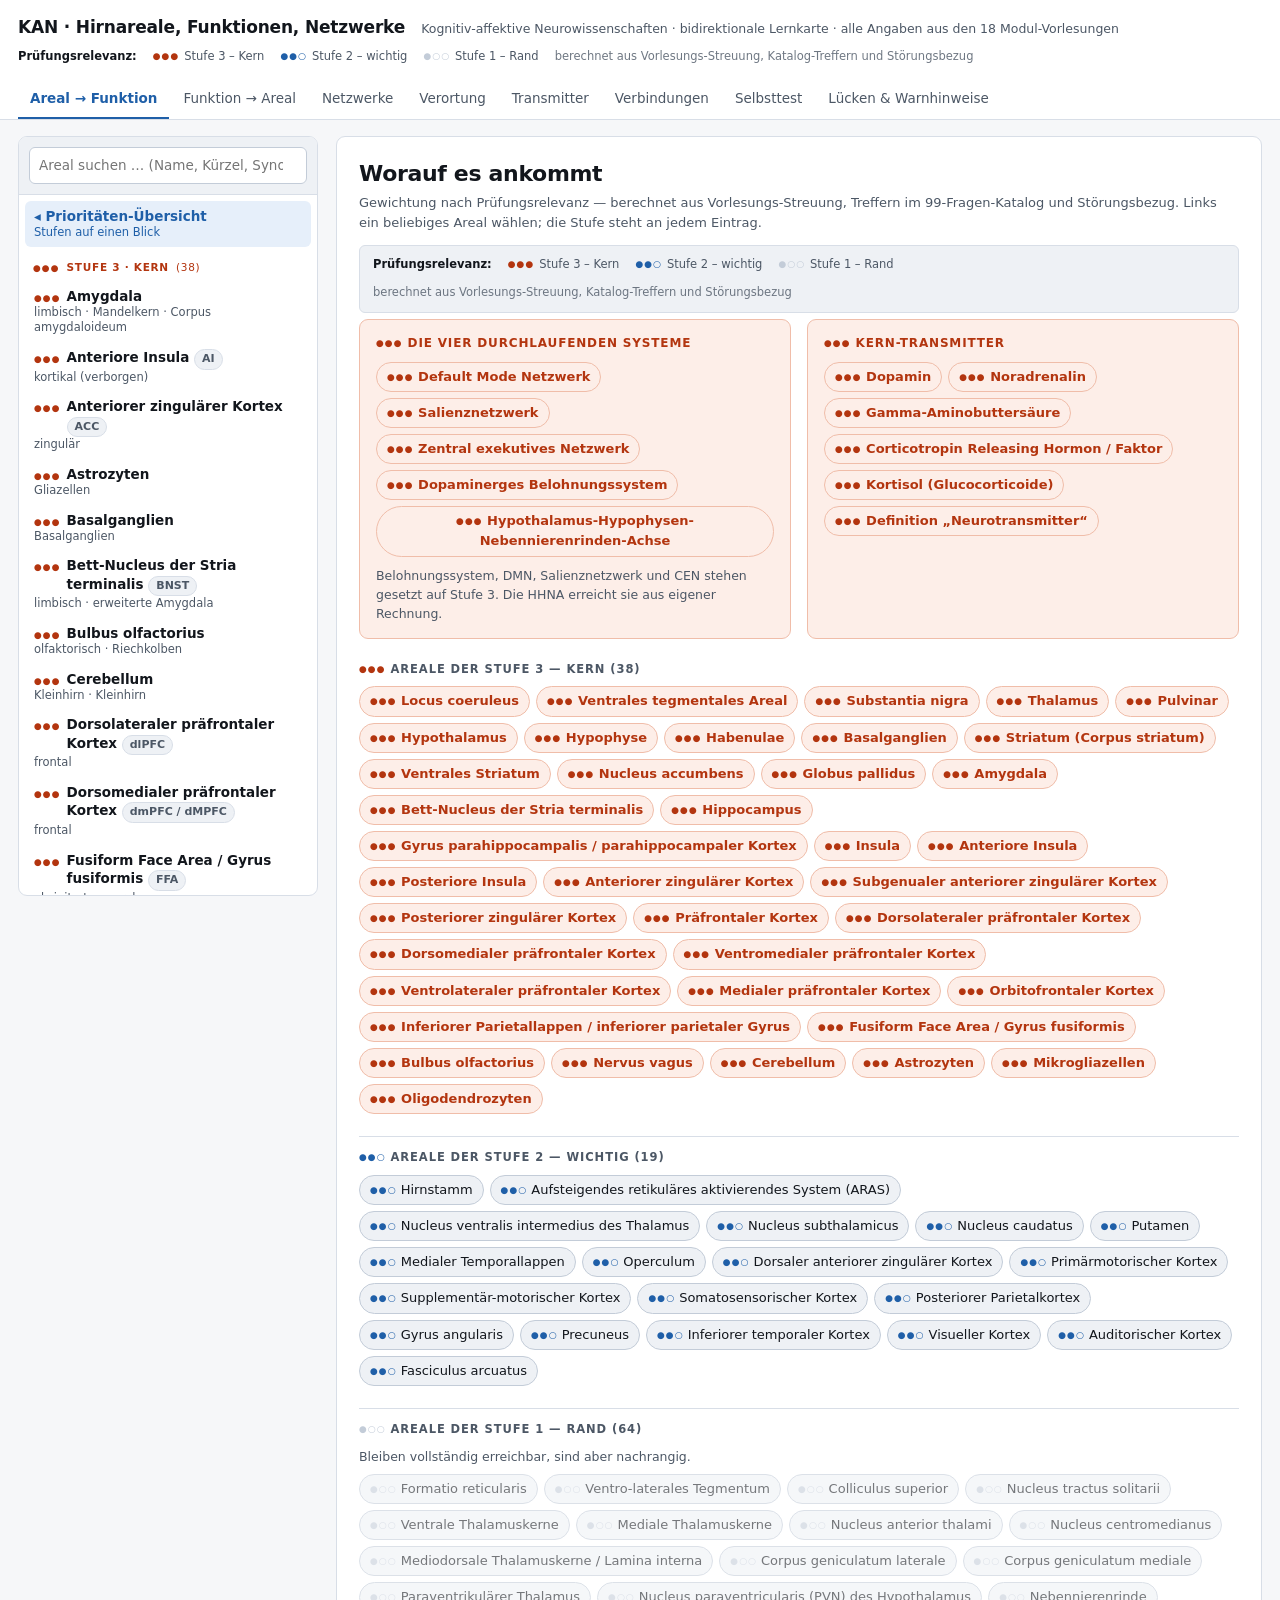
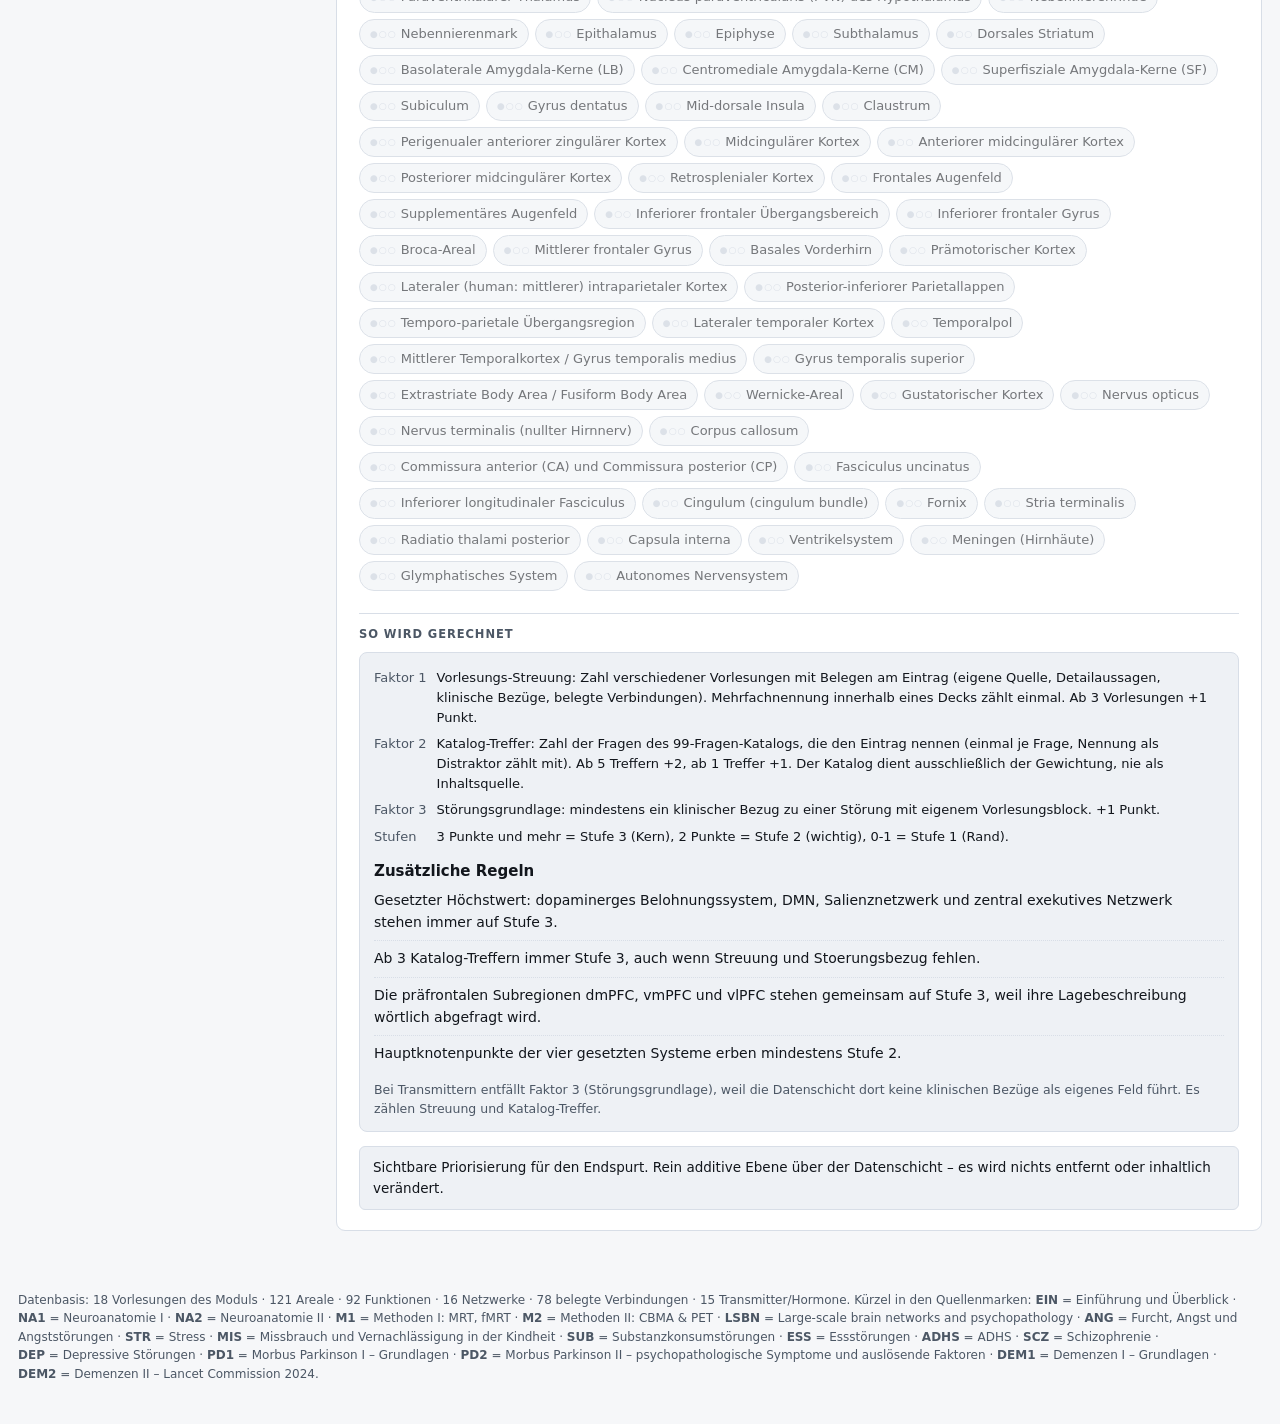
==== commit 6197f927: "Neuro-Lernkarte: neue Ansicht "Verortung" (schematisches Lagebild) Achter Reiter mit zwei handgezeic" ====
--- a/lernkarten/kan-hirnareale.html
+++ b/lernkarten/kan-hirnareale.html
@@ -222,6 +222,65 @@
 .node.g2{width:134px; font-size:11.5px; font-weight:600}
 .node.g1{width:118px; font-size:10.5px; opacity:.66; border-style:dashed}
 .node.g1:hover{opacity:1}
+/* ---- Verortung: schematische Lagebilder ---- */
+:root{
+  --brain:#eceff4; --brain-line:#b6c0cd; --land:#dbe2ea; --land-line:#aab5c4;
+  --ort-node:#ffffff; --ort-node-line:#5a6675; --ort-txt:#1b2530;
+  --nw-belohnung:#c07a12; --nw-dmn:#2e7d5b; --nw-sn:#8e44ad; --nw-cen:#2166ac;
+  --bahn-nigro:#7a5b12; --bahn-meso:#b1590c; --bahn-mkort:#17706a; --bahn-kask:#5a6675;
+}
+@media (prefers-color-scheme: dark){
+  :root{
+    --brain:#232a34; --brain-line:#3d4856; --land:#2b333f; --land-line:#46525f;
+    --ort-node:#171c24; --ort-node-line:#8895a6; --ort-txt:#e6eaf0;
+    --nw-belohnung:#e0a44c; --nw-dmn:#63bd94; --nw-sn:#c58ada; --nw-cen:#78aee0;
+    --bahn-nigro:#cbab5e; --bahn-meso:#e9975c; --bahn-mkort:#5fbdb4; --bahn-kask:#9aa6b5;
+  }
+}
+.ort-bar{display:flex; flex-wrap:wrap; gap:7px; align-items:center; margin:0 0 10px}
+.ort-bar .lbl{font-size:11px; text-transform:uppercase; letter-spacing:.07em; color:var(--ink2); font-weight:700; margin-right:4px}
+.tgl{
+  font:inherit; font-size:12.5px; padding:5px 11px; border-radius:999px; cursor:pointer;
+  background:var(--panel); color:var(--ink2); border:1.5px solid var(--line2);
+  display:inline-flex; align-items:center; gap:6px;
+}
+.tgl:hover{border-color:currentColor}
+.tgl .sw{width:11px; height:11px; border-radius:3px; background:currentColor; flex:none; opacity:.35}
+.tgl[aria-pressed="true"]{font-weight:650}
+.tgl[aria-pressed="true"] .sw{opacity:1}
+.ort-figs{display:flex; flex-direction:column; gap:16px}
+.ort-fig{margin:0; border:1px solid var(--line); border-radius:9px; background:var(--panel2); padding:10px 10px 4px}
+.ort-fig-small{max-width:400px}
+/* Spezifität muss .ort-node .lab schlagen, sonst greift die Sagittal-Größe */
+.ort-fig-small .ort-node .lab{font-size:9px}
+.ort-fig-small .ort-node.small .lab{font-size:8px}
+.ort-fig-small .ort-axis{font-size:9px}
+.ort-fig-small .ort-axis-sub,.ort-fig-small .ort-land-lab,.ort-fig-small .ort-umriss-lab{font-size:7.5px}
+.ort-fig figcaption{font-size:11.5px; color:var(--ink2); padding:6px 2px 4px; text-align:center}
+.ort-svg svg{display:block; width:100%; height:auto}
+.ort-node{cursor:pointer}
+.ort-node .shape{fill:var(--ort-node); stroke:var(--ort-node-line); stroke-width:1.6}
+.ort-node.proj .shape{stroke-dasharray:5 3.5; opacity:.92}
+.ort-node .lab{font-size:11.5px; font-weight:600; fill:var(--ort-txt); text-anchor:middle; pointer-events:none}
+.ort-node.small .lab{font-size:10px}
+.ort-node:hover .shape{stroke:var(--accent); stroke-width:2.6}
+.ort-node:hover .lab{fill:var(--accent)}
+.ort-umriss{fill:var(--ink2); fill-opacity:.055; stroke:var(--ink2); stroke-opacity:.3; stroke-width:1.2; cursor:pointer}
+.ort-umriss:hover{fill-opacity:.11; stroke:var(--accent); stroke-opacity:.9}
+.ort-umriss-lab{font-size:11px; font-weight:700; letter-spacing:.05em; fill:var(--ink2); opacity:.9; cursor:pointer;
+  text-transform:uppercase; paint-order:stroke; stroke:var(--brain); stroke-width:3.5px; stroke-linejoin:round}
+.ort-umriss-lab:hover{fill:var(--accent); opacity:1}
+.ort-sulcus{fill:none; stroke:var(--brain-line); stroke-width:1.4; opacity:.7}
+.ort-axis{font-size:11px; fill:var(--ink2); font-weight:600; letter-spacing:.04em}
+.ort-axis-sub{font-size:9.5px; fill:var(--ink2); opacity:.8}
+.ort-axis-line{stroke:var(--line2); stroke-width:1.2}
+.ort-land{fill:var(--land); stroke:var(--land-line); stroke-width:1.4}
+.ort-land-lab{font-size:10.5px; fill:var(--ink2); font-style:italic;
+  paint-order:stroke; stroke:var(--brain); stroke-width:3.5px; stroke-linejoin:round}
+.ort-brain{fill:var(--brain); stroke:var(--brain-line); stroke-width:2}
+.ort-bahn{fill:none; stroke-width:2.4; stroke-linecap:round}
+.ort-bahn-lab{font-size:10px; font-weight:700; paint-order:stroke; stroke:var(--brain); stroke-width:3.5px; stroke-linejoin:round}
+.ort-marker{stroke-width:2.2; fill:none; stroke-dasharray:6 4}
 .ov-grid{display:grid; grid-template-columns:repeat(auto-fit,minmax(260px,1fr)); gap:16px; margin-top:6px}
 .ov-card{border:1px solid var(--line); border-radius:9px; padding:14px 16px; background:var(--panel)}
 .ov-card.s3{border-color:var(--w3line); background:var(--w3bg)}
@@ -294,6 +353,27 @@
         <div class="side-list" id="list-trans"></div>
       </aside>
       <div class="detail" id="det-trans"></div>
+    </div>
+  </section>
+
+  <!-- VERORTUNG -->
+  <section class="view" id="v-ort" role="tabpanel">
+    <div class="detail">
+      <h2>Verortung</h2>
+      <p class="kicker" id="ort-kicker"></p>
+      <div class="ort-bar" id="ort-netze"></div>
+      <div class="ort-bar" id="ort-bahnen"></div>
+      <div class="ort-figs">
+        <figure class="ort-fig">
+          <div class="ort-svg" id="ort-sagittal"></div>
+          <figcaption>Sagittalschema · mediale Ansicht, anterior links</figcaption>
+        </figure>
+        <figure class="ort-fig ort-fig-small">
+          <div class="ort-svg" id="ort-frontal"></div>
+          <figcaption>Frontalschnitt · auf Höhe der anterioren Insula</figcaption>
+        </figure>
+      </div>
+      <div id="ort-notes"></div>
     </div>
   </section>
 
@@ -360,7 +440,7 @@
 
 <script>
 "use strict";
-const DATA = {"meta":{"titel":"KAN – Hirnareale, Funktionen, Netzwerke","modul":"Kognitiv-affektive Neurowissenschaften (MSH, Prof. Dr. Markus Mühlhan)","datenbasis":"ausschließlich die 18 Vorlesungs-PDFs des Moduls; kein Lehrbuch- oder Zusatzwissen","regel":"Jede Aussage trägt eine Quelle im Format VL:Folie. Keine erfundenen Areale, Funktionen oder Verbindungen.","stand":"2026-08-27"},"vorlesungen":{"EIN":{"titel":"Einführung und Überblick","datei":"KAN_Einfuehrung_v57888.pdf","folien":51},"NA1":{"titel":"Neuroanatomie I","datei":"VL_KAN_Neuroanatomie_I.pdf","folien":46},"NA2":{"titel":"Neuroanatomie II","datei":"VL_KAN_Neuroanatomie_II.pdf","folien":51},"M1":{"titel":"Methoden I: MRT, fMRT","datei":"KAN_VL_methoden_I.pdf","folien":40},"M2":{"titel":"Methoden II: CBMA & PET","datei":"KAN_VL_Methoden_II.pdf","folien":40},"LSBN":{"titel":"Large-scale brain networks and psychopathology","datei":"VL_KAN_LSBN_.pdf","folien":64},"ANG":{"titel":"Furcht, Angst und Angststörungen","datei":"VL_KAN_Angst.pdf","folien":55},"STR":{"titel":"Stress","datei":"KAN_VL_Stress.pdf","folien":50},"MIS":{"titel":"Missbrauch und Vernachlässigung in der Kindheit","datei":"KAN_VL_Misshandlung_Vernachlaessigung_v12423.pdf","folien":45},"SUB":{"titel":"Substanzkonsumstörungen","datei":"VL_KAN_substanzkonsumstoerungen_26.pdf","folien":47},"ESS":{"titel":"Essstörungen","datei":"VL_KAN_Essstoerungen_neu_v04933.pdf","folien":47},"ADHS":{"titel":"ADHS","datei":"VL_KAN_ADHS_25.pdf","folien":54},"SCZ":{"titel":"Schizophrenie","datei":"VL_KAN_Schizophrenie.pdf","folien":46},"DEP":{"titel":"Depressive Störungen","datei":"VL_KAN_depressive_stoerungen_26.pdf","folien":47},"PD1":{"titel":"Morbus Parkinson I – Grundlagen","datei":"VL_KAN_Parkinson_I.pdf","folien":43},"PD2":{"titel":"Morbus Parkinson II – psychopathologische Symptome und auslösende Faktoren","datei":"VL_KAN_Parkinson_II.pdf","folien":46},"DEM1":{"titel":"Demenzen I – Grundlagen","datei":"VL_KAN_Demenz_I.pdf","folien":40},"DEM2":{"titel":"Demenzen II – Lancet Commission 2024","datei":"VL_KAN_Demenzen_II_Lancet_Commission_2024.pdf","folien":53}},"funktionen":[{"id":"f_salienz","name":"Salienzzuweisung","kat":"affektiv-kognitiv","def":"Bestimmen, was der momentan wichtigste interozeptive oder externe Reiz ist, und Initiierung eines adäquaten Verhaltens"},{"id":"f_salienz_detektion","name":"Detektion, Integration und Filterung externer und interner Informationen","kat":"affektiv-kognitiv"},{"id":"f_salienz_emotional","name":"Zuweisung emotionaler Salienz (insb. Bedrohung)","kat":"affektiv"},{"id":"f_salienz_belohnung","name":"Zuweisung belohnungsbezogener Salienz (Lernen)","kat":"affektiv"},{"id":"f_fehlerdetektion","name":"Detektion von Fehlern und Unstimmigkeiten (auch homöostatischen)","kat":"kognitiv"},{"id":"f_konflikt","name":"Konfliktüberwachung","kat":"kognitiv"},{"id":"f_reaktionswahl","name":"Reaktionswahl / Verhaltenssteuerung","kat":"kognitiv-motorisch"},{"id":"f_autonom_modulation","name":"Modulation der autonomen Reaktivität","kat":"vegetativ"},{"id":"f_interozeption","name":"Interozeptive Wahrnehmung (Herzschlag, Hautleitwert, Atmung)","kat":"vegetativ-affektiv"},{"id":"f_multisensorisch","name":"Empfang konvergenter Signale multipler sensorischer Modalitäten mit simultaner Aufmerksamkeitszuweisung","kat":"kognitiv"},{"id":"f_arbeitsgedaechtnis","name":"Informationen im Arbeitsgedächtnis halten und verarbeiten","kat":"kognitiv"},{"id":"f_entscheidung","name":"Entscheidungen treffen","kat":"kognitiv"},{"id":"f_problemloesen","name":"Problemlösen im Kontext zielgerichteten Verhaltens","kat":"kognitiv"},{"id":"f_kogn_kontrolle","name":"Kognitive Kontrolle / Strategieanpassung","kat":"kognitiv"},{"id":"f_inhibition","name":"Willentliche Verhaltensinhibition (Unterdrückung präpotenter Reaktionen)","kat":"kognitiv"},{"id":"f_kogn_flexibilitaet","name":"Kognitive Flexibilität / Set shifting","kat":"kognitiv"},{"id":"f_selbstreferenz","name":"Selbstreferenzielle Prozesse / interne Repräsentation der Welt","kat":"kognitiv-affektiv"},{"id":"f_gruebeln","name":"Grübeln / Rumination","kat":"affektiv"},{"id":"f_autobiogr","name":"Abruf autobiographischer Gedächtnisinhalte","kat":"kognitiv"},{"id":"f_episodisch","name":"Episodischer Gedächtnisabruf","kat":"kognitiv"},{"id":"f_episod_enkod","name":"Episodische Enkodierung: Assoziationen zwischen zuvor unverbundenen Informationsinhalten schaffen","kat":"kognitiv"},{"id":"f_zukunft","name":"Zukunftsplanung / Imagination künftiger Ereignisse","kat":"kognitiv"},{"id":"f_soz_kognition","name":"Sozialkognitive Prozesse / Theory of Mind","kat":"kognitiv-sozial"},{"id":"f_mentaler_status","name":"Gedanken über den mentalen Status von sich oder Anderen (insb. wenn affektive Information auf die eigene Person bezogen wird)","kat":"kognitiv-sozial"},{"id":"f_emoreg_implizit","name":"Implizite Emotionsregulation","kat":"affektiv"},{"id":"f_internal_speech","name":"Internal speech / inneres Sprechen","kat":"kognitiv"},{"id":"f_multimodale_integr","name":"Multimodale Integration","kat":"kognitiv"},{"id":"f_bedrohungsdetektion","name":"Detektion von und Reaktion auf präsente oder unmittelbare Bedrohung","kat":"affektiv"},{"id":"f_diffuse_bedrohung","name":"Reaktion auf unsichere, potenziell zukünftige (diffuse) Bedrohung; Risikobewertung","kat":"affektiv"},{"id":"f_vermeidung","name":"Initiierung von Vermeidungsverhalten","kat":"behavioral"},{"id":"f_belohnungslernen","name":"Belohnungslernen / Lernen von Reiz-Belohnungs-Assoziationen","kat":"affektiv-kognitiv"},{"id":"f_belohn_antizip","name":"Belohnungsantizipation (\"wanting\")","kat":"affektiv"},{"id":"f_belohn_konsum","name":"Belohnungskonsum / hedonischer Wert (\"liking\")","kat":"affektiv"},{"id":"f_pos_verstaerkung","name":"Positive Verstärkung von Verhalten","kat":"behavioral"},{"id":"f_motivation","name":"Motivation / zielgerichtetes Verhalten","kat":"behavioral"},{"id":"f_habituell","name":"Habituelles Verhalten / Etablierung und Ausführung von Handlungen","kat":"behavioral"},{"id":"f_motorik_koord","name":"Koordination, Programmierung und Terminierung von Handlungsabläufen","kat":"motorisch"},{"id":"f_kraft","name":"Koordination der eingesetzten Kraft","kat":"motorisch"},{"id":"f_bewegung_foerdern","name":"Förderung von Bewegungen (direkter Weg)","kat":"motorisch"},{"id":"f_bewegung_hemmen","name":"Hemmung von Bewegungen (indirekter Weg)","kat":"motorisch"},{"id":"f_willkuerbewegung","name":"Regulation feiner Willkürbewegungen","kat":"motorisch"},{"id":"f_extrapyramidal","name":"Steuerung der extrapyramidalen Motorik","kat":"motorisch"},{"id":"f_augenbewegung","name":"Augenbewegungssteuerung","kat":"motorisch"},{"id":"f_arousal","name":"Regulation von Wachheit, Erregbarkeit und Reaktionsbereitschaft (Arousal)","kat":"vegetativ-kognitiv"},{"id":"f_aufm_endogen","name":"Endogene (zielgesteuerte) Aufmerksamkeitsausrichtung","kat":"kognitiv"},{"id":"f_aufm_exogen","name":"Exogene Aufmerksamkeitsausrichtung auf neue, unerwartete, insb. emotionale Reize","kat":"kognitiv"},{"id":"f_relais","name":"Relais-/Umschaltfunktion für Sinnesbahnen","kat":"sensorisch"},{"id":"f_vegetativ","name":"Vegetative Regulation (Körpertemperatur, Nahrungsaufnahme, Stress, Wachstum, sexuelle Erregung, Wasserhaushalt)","kat":"vegetativ"},{"id":"f_temperatur","name":"Konstanthaltung der Körpertemperatur bzw. Reaktion auf Temperaturänderung","kat":"vegetativ"},{"id":"f_wasserhaushalt","name":"Regulation des Wasserhaushalts","kat":"vegetativ"},{"id":"f_nahrung_regulation","name":"Regulation der Nahrungsaufnahme","kat":"vegetativ"},{"id":"f_hunger_sattheit","name":"Hunger und Sättigung","kat":"vegetativ"},{"id":"f_sympathikus","name":"Anregung des Sympathikus (dynamogene Zone)","kat":"vegetativ"},{"id":"f_parasympathikus","name":"Anregung des Parasympathikus","kat":"vegetativ"},{"id":"f_stressachse","name":"Auslösung der endokrinen Stressreaktion (HHNA)","kat":"vegetativ"},{"id":"f_hhna_feedback","name":"Negatives Feedback der HHNA (Glucocorticoid-Bindung)","kat":"vegetativ"},{"id":"f_zirkadian","name":"Regulation des Tag-Nacht-/zirkadianen Rhythmus","kat":"vegetativ"},{"id":"f_schlaf_wach","name":"Regulation des Schlaf-Wach-Rhythmus","kat":"vegetativ"},{"id":"f_vitalfunktionen","name":"Regulation der Vitalfunktionen (Atemrhythmus, kardiovaskuläre Funktionen)","kat":"vegetativ"},{"id":"f_riechen","name":"Geruchswahrnehmung","kat":"sensorisch"},{"id":"f_schmecken","name":"Geschmackswahrnehmung","kat":"sensorisch"},{"id":"f_sehen","name":"Sehen / visuelle Verarbeitung","kat":"sensorisch"},{"id":"f_hoeren","name":"Hören / auditive Verarbeitung","kat":"sensorisch"},{"id":"f_koerperempfindung","name":"Körperempfindung / Oberflächen- und Tiefensensibilität","kat":"sensorisch"},{"id":"f_gleichgewicht","name":"Regulation des Gleichgewichts","kat":"sensorisch-motorisch"},{"id":"f_sprachproduktion","name":"Sprachproduktion / Sprechen","kat":"kognitiv"},{"id":"f_sprachverstaendnis","name":"Satz-, Sprach-, Wort- und Schriftverständnis","kat":"kognitiv"},{"id":"f_gesichter","name":"Enkodierung von Gesichtern","kat":"sensorisch-kognitiv"},{"id":"f_orte","name":"Enkodierung räumlicher Anordnungen (Häuserfassaden, Landschaften)","kat":"sensorisch-kognitiv"},{"id":"f_koerperperzeption","name":"Perzeption von Körpern und Körperteilen","kat":"sensorisch-kognitiv"},{"id":"f_koerperbild_raum","name":"Integration und räumliche Konstruktion des Körperbildes","kat":"kognitiv"},{"id":"f_ortssinn","name":"Ortssinn, Zeit und Raum, Eigen- und Fremderkennung","kat":"kognitiv"},{"id":"f_gedaechtniskonsol","name":"Gedächtniskonsolidierung","kat":"kognitiv"},{"id":"f_delay_discounting","name":"Delay Discounting / Abwertung verzögerter Belohnungen","kat":"kognitiv-affektiv"},{"id":"f_gedankenketten","name":"Hemmung von Gedankenketten / Entscheidungsbewertung","kat":"kognitiv"},{"id":"f_sozialverhalten","name":"Sozialverhalten","kat":"sozial"},{"id":"f_schmerz","name":"Schmerzentstehung / Schmerzempfindung","kat":"sensorisch"},{"id":"f_glymphatisch","name":"Glymphatische Reinigung des Gehirns (Abtransport metabolischer Abfallprodukte)","kat":"vegetativ"},{"id":"f_viszeral_integr","name":"Viszerale Integration","kat":"vegetativ"},{"id":"f_persoenl_orient","name":"Persönliche Orientierung / Selbstrelevanz-Bewertung","kat":"kognitiv"},{"id":"f_visuospatial","name":"Visuospatiale Orientierung","kat":"kognitiv"},{"id":"f_skeletomotor","name":"Skeletomotorische Orientierung","kat":"motorisch"},{"id":"f_furcht_vermeidung","name":"Furcht-Vermeidung (fear-avoidance)","kat":"affektiv"},{"id":"f_motorik_unterdr","name":"Unterdrückung motorischer Komponenten","kat":"motorisch"},{"id":"f_emotion","name":"Emotion (affektive Division)","kat":"affektiv"},{"id":"f_bhs","name":"Beteiligung an der Blut-Hirn-Schranke","kat":"zellulär"},{"id":"f_immunabwehr","name":"Immunabwehr im ZNS / Gewebeüberwachung","kat":"zellulär"},{"id":"f_myelinisierung","name":"Myelinisierung / elektrische Isolierung der Axone","kat":"zellulär"},{"id":"f_pruning","name":"Synaptisches Pruning (Elimination schwacher oder inaktiver Synapsen)","kat":"zellulär"},{"id":"f_somatosens_gating","name":"Somatosensorisches Gating (Filterung) Richtung Motorkortex","kat":"sensorisch-motorisch"},{"id":"f_sens_feedback","name":"Bewegungssteuerung über sensorisches Feedback","kat":"sensorisch-motorisch"},{"id":"f_neuromodulation","name":"Einfluss auf neuromodulatorische Systeme (dopaminerg, serotonerg)","kat":"modulatorisch"}],"klinik":[{"id":"k_angst","name":"Angst und Angststörungen"},{"id":"k_phobie","name":"Spezifische Phobie"},{"id":"k_gad","name":"Generalisierte Angststörung (GAD)"},{"id":"k_depression","name":"Depressive Störungen (MDD)"},{"id":"k_bipolar","name":"Bipolare Störungen"},{"id":"k_ptbs","name":"PTBS"},{"id":"k_stress","name":"Chronischer Stress"},{"id":"k_misshandlung","name":"Misshandlung und Vernachlässigung in der Kindheit"},{"id":"k_scz","name":"Schizophrenie"},{"id":"k_adhs","name":"ADHS"},{"id":"k_an","name":"Anorexia nervosa"},{"id":"k_bn","name":"Bulimia nervosa"},{"id":"k_adipositas","name":"Adipositas / Übergewicht"},{"id":"k_sud","name":"Substanzkonsumstörungen (allgemein)"},{"id":"k_alkohol","name":"Alkoholkonsumstörung"},{"id":"k_nikotin","name":"Nikotinabhängigkeit"},{"id":"k_kokain","name":"Kokainkonsumstörung"},{"id":"k_pd","name":"Morbus Parkinson"},{"id":"k_ad","name":"Alzheimer-Demenz"},{"id":"k_vask_dem","name":"Vaskuläre Demenz"},{"id":"k_lbd","name":"Demenz mit Lewy-Körperchen"},{"id":"k_ftd","name":"Frontotemporale Demenz / semantische Demenz / PNFA / CBS"},{"id":"k_mci","name":"Mild Cognitive Impairment (leichte neurokognitive Störung)"},{"id":"k_autismus","name":"Autismus"},{"id":"k_ms","name":"Multiple Sklerose"},{"id":"k_covid","name":"COVID-19 / SARS-CoV-2"},{"id":"k_sht","name":"Schädel-Hirn-Trauma"},{"id":"k_stirnhirn","name":"Stirnhirnsyndrom"},{"id":"k_wachkoma","name":"Wachkoma / vegetativer Status"}],"areale":[{"id":"hirnstamm","name":"Hirnstamm","gruppe":"Hirnstamm","lage":"zwischen Rückenmark und Zwischenhirn; umfasst Medulla oblongata (verlängertes Mark), Pons (Brücke) und Mesencephalon (Mittelhirn)","fn":["f_vitalfunktionen"],"det":[{"t":"Eintrittsstelle der Hirnnerven; enthält die Hirnnervenkerne und zahlreiche weitere Kerngebiete, z. B. die Formatio reticularis.","q":["NA1:22"]},{"t":"Ausgangspunkt der Meynert-Achse (Rückenmark/Hirnstamm); die Forel-Achse betrifft Zwischenhirn/Großhirn.","q":["NA1:19"]}],"klinik":[{"k":"k_pd","t":"Beim „body first“-Typ steigt α-Synuclein aus dem enterischen Nervensystem über den Nervus vagus in den Hirnstamm auf; Herzrhythmusstörungen werden auf Hirnstammveränderungen zurückgeführt, REM-Schlaf-Störungen auf Veränderungen in der Pons.","q":["PD2:24"]},{"k":"k_pd","t":"Leichte (minor) Halluzinationen weisen auf eine Hirnstammpathologie und deren Auswirkung auf subkortikale und kortikale Bewegungs- und Augenbewegungskontrollnetzwerke hin.","q":["PD2:12"]}],"q":["NA1:22"]},{"id":"formatio_reticularis","name":"Formatio reticularis","syn":["netzartige Formation"],"gruppe":"Hirnstamm","lage":"im Inneren des Hirnstamms","fn":["f_vitalfunktionen","f_arousal"],"det":[{"t":"Heterogene Ansammlung unterschiedlicher neuronaler Kerngebiete. Ursprünglich als netzartig zusammenhängende Formation und „Allgemeines Aufsteigendes Aktivierungssystem (ARAS)“ angenommen (u. a. wegen Koma nach Hirnstammschädigung in Läsionsstudien).","q":["NA1:23"]},{"t":"Zwei Funktionsgruppen: modulatorische Funktionen (Synthetisierung und Speicherung von Neurotransmittern) und autonome Funktionen (Atemrhythmus, kardiovaskuläre Funktionen, Arousal). Zusätzlich prä-motorische Funktionen: Kauen, Hicksen, Schlucken, Gähnen, Modulation von Reflexen.","q":["NA1:23"]}],"q":["NA1:22","NA1:23"]},{"id":"aras","name":"Aufsteigendes retikuläres aktivierendes System (ARAS)","kurz":"ARAS","gruppe":"Hirnstamm","lage":"beginnt in der Formatio reticularis des Hirnstamms","fn":["f_arousal"],"det":[{"t":"Der Nucleus centromedianus des Thalamus ist Teil des ARAS; er wird mit der Erregung limbischer und kortikaler Regionen in Verbindung gebracht.","q":["NA2:9"]}],"klinik":[{"k":"k_pd","t":"Nichtmotorische Symptome (REM-Schlafstörungen, Verstopfung, Herzrhythmusstörungen) können bereits bei einem Verlust dopaminerger Neurone im retikulären aufsteigenden Aktivierungssystem des Hirnstamms auftreten – nicht parkinsonspezifisch.","q":["PD1:12","PD2:20"]}],"q":["NA1:23","NA2:9"]},{"id":"locus_coeruleus","name":"Locus coeruleus","kurz":"LC","gruppe":"Hirnstamm","lage":"im Hirnstamm","fn":["f_arousal","f_aufm_endogen"],"netz":["lcna","furcht","bedrohung"],"det":[{"t":"Syntheseort und Speicherort von Noradrenalin. Die Axone des LC reichen in fast alle Bereiche des Gehirns. Ein weiterer Syntheseort ist das ventro-laterale Tegmentum.","q":["STR:10"]},{"t":"Die NA-Systeme sind anatomisch mit den Amygdalakernen verbunden.","q":["STR:10"]},{"t":"Funktionsmodi: Der phasische Modus ist durch mittlere tonische NA-Freisetzung und deutliche phasische Peaks gekennzeichnet (optimale zielgerichtete Leistung); der tonische Modus durch hohe tonische Freisetzung und geringe phasische Peaks (erhöhtes Arousal, breite Aufmerksamkeitsausrichtung, Scanning/Sampling der Umgebung).","q":["STR:12","STR:13"]},{"t":"Endogene Opiate reduzieren die Aktivität des LC-NA-Systems.","q":["STR:15"]},{"t":"CRH wird auch im LC freigesetzt und wirkt dort als Neurotransmitter (Corticotropin Releasing Faktor, CRF).","q":["STR:40"]},{"t":"Noradrenerge Projektionen gehen vom LC im Hirnstamm aus und sind direkt mit kortikalen Bereichen wie dem präfrontalen Kortex und dem Kleinhirn verbunden; assoziiert mit Arousal und Aufmerksamkeitssteuerung.","q":["ADHS:23"]}],"klinik":[{"k":"k_angst","t":"Angststörungen konnten mit einer erhöhten tonischen NA-Freisetzung in Verbindung gebracht werden; korrespondiert mit erhöhter Erregbarkeit, Nervosität, Schreckhaftigkeit und Konzentrationsschwächen.","q":["STR:13"]}],"q":["STR:10","ANG:6"]},{"id":"ventrolat_tegmentum","name":"Ventro-laterales Tegmentum","gruppe":"Hirnstamm","lage":"Tegmentum des Hirnstamms","netz":["lcna"],"det":[{"t":"Weiterer Syntheseort von Noradrenalin neben dem Locus coeruleus.","q":["STR:10"]}],"q":["STR:10"]},{"id":"vta","name":"Ventrales tegmentales Areal","kurz":"VTA","syn":["ventral tegmentale Area"],"gruppe":"Mittelhirn","lage":"im Mittelhirn (Mesencephalon)","fn":["f_salienz_belohnung","f_belohnungslernen","f_motivation"],"netz":["sn","belohnung"],"det":[{"t":"Subkortikaler Knotenpunkt des Salienznetzwerks: steht mit der Zuweisung belohnungsbezogener Salienz (Lernen) in Zusammenhang.","q":["LSBN:45"]},{"t":"Dopaminerge Neurone im ventralen Tegmentum zeigen eine kurzfristige (phasische) Reaktion auf eine unerwartete Belohnung; nach Lernen eines Hinweisreizes verlagert sich die phasische Aktivität auf den Hinweisreiz.","q":["SUB:8","SUB:9"]},{"t":"Bei intrakranieller Selbststimulation waren dopaminerge Projektionsbahnen mit Ursprung im VTA für den Effekt verantwortlich; die Stimulation führte zu erhöhter Dopaminfreisetzung im Nucleus accumbens.","q":["SUB:14"]},{"t":"Im Nahrungsaufnahme-Netzwerk mit „Salience and motivation“ beschriftet (SN/VTA).","q":["ESS:29"]}],"klinik":[{"k":"k_sud","t":"Eine Hypoaktivierung des Belohnungssystems (tegmentale Regionen) könnte ein Vulnerabilitätsfaktor für Substanzkonsumstörungen sein.","q":["LSBN:57"]},{"k":"k_misshandlung","t":"Schlüsselregion des Belohnungssystems, dessen Reaktivität nach Missbrauchserfahrungen vermindert ist (Vulnerabilitätsfenster 0–9 Jahre).","q":["MIS:37"]}],"q":["LSBN:45","SUB:7"]},{"id":"substantia_nigra","name":"Substantia nigra","kurz":"SN","syn":["schwarze Substanz"],"gruppe":"Mittelhirn / Basalganglien","lage":"im Mesencephalon (Mittelhirn), dorsal der Hirnschenkel","fn":["f_extrapyramidal","f_belohnungslernen","f_motorik_koord"],"netz":["belohnung","bg_motorik"],"det":[{"t":"Pars compacta: hohe Zelldichte, große dopaminerge Neurone, die in das Striatum projizieren.","q":["PD1:13"]},{"t":"Pars reticularis: niedrige Zelldichte, GABAerge Neurone, die auf motorische Thalamuskerne projizieren.","q":["PD1:13"]},{"t":"Die Wirkung des Dopamins ist teils exzitatorisch, teils inhibitorisch – bestimmt durch die Rezeptoren im Striatum: Typ-1-Rezeptoren (D1, D5) wirken eher exzitatorisch, Typ-2-Rezeptoren (D2–D4) eher inhibitorisch.","q":["PD1:13"]},{"t":"Wird funktionell den Basalganglien zugeordnet.","q":["NA2:16"]}],"klinik":[{"k":"k_pd","t":"Progressiver Verlust dopaminerger Neurone in der Substantia nigra; Lewy-Körperchen finden sich hauptsächlich in der Substantia nigra.","q":["PD1:5","PD1:7"]},{"k":"k_pd","t":"Fallen die dopaminergen Neurone der Pars compacta aus, wird der indirekte Weg enthemmt und der direkte Weg nicht mehr gefördert – verstärkte Hemmung thalamokortikaler Neurone, Bewegungsreduktion (hypokinetische Störung).","q":["PD1:21"]},{"k":"k_pd","t":"Der MPTP-Metabolit MPP+ führt zum programmierten Zelltod (Apoptose) dopaminerger Zellen in der Substantia nigra ca. 7–10 Tage nach dem Konsum.","q":["PD2:41"]},{"k":"k_misshandlung","t":"Schlüsselregion des Belohnungssystems (mesolimbische/striatale Regionen).","q":["MIS:37"]}],"q":["NA2:16","PD1:13"]},{"id":"colliculus_superior","name":"Colliculus superior","gruppe":"Mittelhirn","lage":"Mittelhirndach","fn":["f_aufm_endogen","f_augenbewegung"],"det":[{"t":"Ein Teil der Sehfasern endet nicht im Corpus geniculatum laterale; superiore und inferiore Colliculi dienen u. a. dem Zusammenführen visuell- und auditiv-räumlicher Information (topografische Verknüpfung der Hörumgebung mit dem visuellen Feld) und reflektorischen Bewegungen.","q":["NA1:38","NA1:39"]},{"t":"Gehört zum Netzwerk der endogenen räumlichen Aufmerksamkeit (neben frontalen Augenfeldern, präfrontalen und lateral intraparietalen Regionen).","q":["ADHS:16"]}],"q":["NA1:38","ADHS:16"]},{"id":"nts","name":"Nucleus tractus solitarii","kurz":"NTS","gruppe":"Hirnstamm","lage":"Hirnstamm","fn":["f_hunger_sattheit"],"netz":["nahrung"],"det":[{"t":"Im Netzwerk der Nahrungsaufnahme mit „peripheral signals re: energy balance“ (periphere Signale zum Energiehaushalt) beschriftet.","q":["ESS:29"]}],"q":["ESS:29"]},{"id":"thalamus","name":"Thalamus","syn":["Vorhalle"],"gruppe":"Zwischenhirn","lage":"Zwischenhirn (Diencephalon), zwischen Hirnstamm und Telencephalon","fn":["f_relais","f_inhibition","f_fehlerdetektion","f_kogn_kontrolle"],"netz":["furcht","bedrohung"],"det":[{"t":"Fast alle Sinnesbahnen werden im Thalamus umgeschaltet – Ausnahme: die Bulbi olfactorii (Teil des Telencephalons). Übernimmt wichtige Relaisfunktionen.","q":["NA2:4"]},{"t":"Spezifische Kerne haben direkte Verbindung zum Kortex, unspezifische Kerne keine direkte Verbindung zum Kortex, aber zum Hirnstamm. Absteigende Bahnen aus dem Kortex ziehen im Allgemeinen nicht durch den Thalamus.","q":["NA2:5"]},{"t":"Die Amygdala empfängt grobe, schemenhafte visuelle Informationen (schnell, ca. 15 ms) direkt von visuellen Thalamuskernen – unbewusst.","q":["ANG:5"]},{"t":"Metaanalyse über 16 Inhibitionsstudien (Stop-Signal-Task): Die Vorlesung benennt ACC, dorsolateralen PFC, inferiore PFC, Basalganglien, Thalamus und Parietalkortex ausdrücklich als „Bereiche für die Verhaltensinhibition und Steuerung, Fehlererkennung und Verhaltensanpassung“. Bei ADHS zeigt sich dort ein Muster frontaler Hypoaktivität.","q":["ADHS:35"]}],"klinik":[{"k":"k_scz","t":"Zu Beginn der Störung mitbetroffen; metaanalytisch konsistente Reduktion der Grauen Substanz in den Thalami. Die größten Effekte der deformationsbasierten Morphometrie zeigten sich im Thalamus, der an die Seitenventrikel angrenzt.","q":["SCZ:12","SCZ:28","SCZ:25"]},{"k":"k_adhs","t":"Frontale Hypoaktivität in Inhibitionsaufgaben auch im Thalamus; im Follow-up verminderte Dicke der Grauen Substanz u. a. im Thalamus.","q":["ADHS:35","ADHS:47"]}],"q":["NA2:3","NA2:4"]},{"id":"thal_ventral","name":"Ventrale Thalamuskerne","gruppe":"Zwischenhirn","lage":"spezifische Kerne des Thalamus","fn":["f_koerperempfindung","f_relais","f_schmerz"],"det":[{"t":"Projizieren in sensorische und sensomotorische kortikale Regionen; übertragen Informationen zu Lageempfindung, Vibration, Druck, Diskrimination und Tastsinn, Schmerz und Temperaturempfinden. Bilden Rückkopplungsschleifen zu motorischen Rindenfeldern.","q":["NA2:6"]},{"t":"Bei Schädigung: kontralaterale Störungen der Oberflächen- und Tiefensensibilität mit Missempfindungen, abnormen Schweregefühlen in den Extremitäten oder motorischen Ausfällen.","q":["NA2:6"]}],"q":["NA2:6"]},{"id":"thal_medial","name":"Mediale Thalamuskerne","gruppe":"Zwischenhirn","lage":"spezifische Kerne des Thalamus","fn":["f_episodisch","f_emotion"],"det":[{"t":"Erhalten Afferenzen aus ventralen, intralaminären und hypothalamischen Kernen sowie aus dem Globus pallidus; projizieren in frontale Regionen. Zugeordnete Funktionen: Lernen, Gedächtnis, Emotionen.","q":["NA2:7"]}],"klinik":[{"k":"k_stirnhirn","t":"Läsion der Bahnen führt zum Stirnhirnsyndrom: Störung der exekutiven Funktionen, Antriebslosigkeit, Gereiztheit, Missmut, Perseverationen, Inhibitionsstörungen.","q":["NA2:7"]}],"q":["NA2:7"]},{"id":"pulvinar","name":"Pulvinar","syn":["Polster","dorsale Kerngruppe des Thalamus"],"gruppe":"Zwischenhirn","lage":"dorsale Kerngruppe des Thalamus; größter Kern des Thalamus","fn":["f_relais"],"det":[{"t":"Erhält Afferenzen aus anderen thalamischen Kerngebieten und projiziert in die Assoziationsgebiete von Parietal-, Temporal- und Okzipitallappen. Am Pulvinar liegen Corpus geniculatum laterale und mediale an (Metathalamus).","q":["NA2:8"]}],"klinik":[{"k":"k_depression","t":"2-Stufen-Modell der Aufmerksamkeitsverzerrung: zunächst hohe Pulvinaraktivität, die die Reaktion von Amygdala, dorsalem ACC und Insula potenziert; gegenseitige Erregung der SN-Komponenten wirkt auf das Pulvinar zurück und hält die Aktivität aufrecht (hohe Reaktivität auf negative Informationen).","q":["DEP:29"]},{"k":"k_scz","t":"Signifikante Volumenveränderungen u. a. in den pulvinaren Nuclei.","q":["SCZ:25"]}],"q":["NA2:8"]},{"id":"thal_nucleus_anterior","name":"Nucleus anterior thalami","gruppe":"Zwischenhirn","lage":"unspezifischer Thalamuskern","det":[{"t":"Afferenzen und Efferenzen zum Gyrus cinguli und zu den Mammillarkörpern.","q":["NA2:9"]}],"q":["NA2:9"]},{"id":"thal_centromedianus","name":"Nucleus centromedianus","gruppe":"Zwischenhirn","lage":"größter unspezifischer Thalamuskern","fn":["f_arousal"],"det":[{"t":"Teil des aufsteigenden retikulären aktivierenden Systems (ARAS), das in der Formatio reticularis beginnt; wird mit der Erregung limbischer und kortikaler Regionen in Verbindung gebracht.","q":["NA2:9"]}],"q":["NA2:9"]},{"id":"thal_mediodorsal","name":"Mediodorsale Thalamuskerne / Lamina interna","gruppe":"Zwischenhirn","lage":"Thalamus","det":[{"t":"Kerngebiete, die frontale und temporale Regionen miteinander verschalten; in der Schizophrenie mit signifikanten Volumenbefunden.","q":["SCZ:25"]}],"klinik":[{"k":"k_scz","t":"Signifikante Ergebnisse in Lamina interna, mediodorsalen und pulvinaren Nuclei.","q":["SCZ:25"]}],"q":["SCZ:25"],"fn":["f_relais"]},{"id":"cgl","name":"Corpus geniculatum laterale","kurz":"CGL","gruppe":"Zwischenhirn (Metathalamus)","lage":"liegt am Pulvinar an; zählt zum Metathalamus","fn":["f_sehen","f_relais"],"det":[{"t":"Teil der Sehbahn. Ca. 10 % der Neurone der Sehfasern enden nicht im CGL – sie dienen u. a. Nystagmus, Pupillenreflex, Akkommodation, zirkadianer Rhythmik und Arousal.","q":["NA2:8","NA1:38"]}],"q":["NA2:8","NA1:38"]},{"id":"cgm","name":"Corpus geniculatum mediale","kurz":"CGM","gruppe":"Zwischenhirn (Metathalamus)","lage":"liegt am Pulvinar an; zählt zum Metathalamus","fn":["f_hoeren","f_relais"],"det":[{"t":"Teil der Hörbahn.","q":["NA2:8"]}],"q":["NA2:8"]},{"id":"pvt","name":"Paraventrikulärer Thalamus","kurz":"PVT","gruppe":"Zwischenhirn","lage":"Thalamus","fn":["f_arousal","f_motivation"],"netz":["nahrung"],"det":[{"t":"Im Netzwerk der Nahrungsaufnahme mit „arousal and motivation“ beschriftet.","q":["ESS:29"]}],"q":["ESS:29"]},{"id":"nucl_ventralis_intermedius","name":"Nucleus ventralis intermedius des Thalamus","gruppe":"Zwischenhirn","lage":"Thalamus","klinik":[{"k":"k_pd","t":"Je nach Krankheitsbild alternativer Stimulationsort für die tiefe Hirnstimulation (neben Nucleus subthalamicus und Globus pallidus).","q":["PD1:26"]}],"q":["PD1:26"]},{"id":"hypothalamus","name":"Hypothalamus","gruppe":"Zwischenhirn","lage":"unterhalb des Thalamus („hypo“ = unterhalb); Teil des Zwischenhirns","fn":["f_vegetativ","f_stressachse","f_hhna_feedback","f_temperatur","f_sympathikus","f_parasympathikus","f_nahrung_regulation","f_wasserhaushalt"],"netz":["hhna","bedrohung"],"det":[{"t":"Vegetatives Regulationszentrum: Körpertemperatur, Nahrungsaufnahme, Stress, Wachstum, sexuelle Erregung, Wasserhaushalt.","q":["NA2:11"]},{"t":"Ausgewählte Regionen und Funktionen (Bildfolie): vordere präoptische Region – Konstanthaltung der Körpertemperatur (bei Schädigung: zentrale Hyperthermie); hintere Region – Reaktion auf Temperaturänderung (z. B. Schwitzen; bei Schädigung: Hypothermie); mittelvordere und hintere Region – bei Stimulation Anregung des Sympathikus (dynamogene Zone); paraventrikuläre und vordere Region – bei Stimulation Anregung des Parasympathikus; supraoptische und paraventrikuläre Kerne – Regulation des Wasserhaushalts (bei Schädigung: Diabetes insipidus, auch fehlende Durstantwort mit Hyponatriämie); vordere Kerne, medialer Abschnitt – Regulation der Nahrungsaufnahme, bei Läsion Übergewicht; lateraler Abschnitt – bei Läsion Appetitlosigkeit und Abmagerung.","q":["NA2:12"]},{"t":"Im Gehirn binden Glucocorticoide an spezifische Rezeptoren u. a. im Hippocampus, Hypothalamus und in der Hypophyse; dadurch wird die HHNA-Aktivität gedrosselt (negatives Feedback).","q":["STR:17"]}],"klinik":[{"k":"k_depression","t":"5 % größeres Volumen im linken Hypothalamus bei Patienten mit depressiven und bipolaren Störungen; das Volumen korreliert mit Schweregrad und Angstsymptomen.","q":["DEP:39"]},{"k":"k_pd","t":"Im Mausmodell nach Injektion veränderter α-Synuclein-Proteine in die Darmwand nach drei Monaten u. a. im Hypothalamus nachweisbar.","q":["PD2:32"]}],"q":["NA2:3","NA2:11","NA2:12"]},{"id":"pvn","name":"Nucleus paraventricularis (PVN) des Hypothalamus","kurz":"PVN","gruppe":"Zwischenhirn","lage":"paraventrikulärer Kern des Hypothalamus","fn":["f_stressachse","f_wasserhaushalt","f_parasympathikus"],"netz":["hhna","bedrohung"],"det":[{"t":"Corticotropin Releasing Hormon (CRH) und Arginin-Vasopressin (AVP) werden im PVN des Hypothalamus freigesetzt und gelangen über ein eigenes Portalsystem mit dem Blut in die Hypophyse.","q":["STR:16"]},{"t":"Im Bedrohungsnetzwerk Umschaltstelle: erhält Eingänge von Amygdala und BNST und projiziert zur Hypophyse, zum autonomen Nervensystem und zum Locus coeruleus.","q":["MIS:25"]}],"q":["STR:16","MIS:25"]},{"id":"hypophyse","name":"Hypophyse","syn":["Pituitary"],"gruppe":"endokrin (HHNA)","lage":"unterhalb des Hypothalamus, über ein eigenes Portalsystem mit ihm verbunden","fn":["f_stressachse","f_hhna_feedback"],"netz":["hhna","bedrohung"],"det":[{"t":"CRH und AVP führen in der Hypophyse zur Freisetzung von Adrenocorticotropin (ACTH); ACTH gelangt in den allgemeinen Blutkreislauf und bindet an Rezeptoren der Nebennierenrinde.","q":["STR:16"]},{"t":"Trägt Glucocorticoidrezeptoren und ist damit Teil des negativen Feedbacks der HHNA.","q":["STR:17"]}],"klinik":[{"k":"k_misshandlung","t":"Häufigste Beobachtung bei anhaltend hohem Stress ist eine Rückbildung (down-regulation) der hypophysären CRH- und Glucocorticoidrezeptoren; dadurch verminderte negative Rückkopplung, dauerhaft erhöhter Hormonspiegel bei verminderter Stressreaktivität.","q":["MIS:7"]}],"q":["STR:16"]},{"id":"nebennierenrinde","name":"Nebennierenrinde","gruppe":"endokrin (HHNA)","lage":"peripher (Nebenniere)","fn":["f_stressachse"],"netz":["hhna"],"det":[{"t":"ACTH bindet an Rezeptoren der Nebennierenrinde und stößt Synthese und Sekretion von Glucocorticoiden an (im Menschen Kortisol).","q":["STR:16"]}],"q":["STR:16"]},{"id":"nebennierenmark","name":"Nebennierenmark","gruppe":"endokrin (Sympathikus)","lage":"peripher (Nebenniere)","det":[{"t":"Setzt innerhalb von Sekunden Adrenalin frei und verändert zahlreiche Körperfunktionen (Herzschlag, Blutdruck, Speichelsekretion, Schweißbildung, Verdauung, Atmung). Adrenalin kann die Blut-Hirn-Schranke nicht überwinden und bleibt in der Peripherie.","q":["STR:5","STR:7"]}],"q":["STR:5"]},{"id":"epithalamus","name":"Epithalamus","gruppe":"Zwischenhirn","lage":"dem Thalamus aufsitzend („epi“ = auf-, draufsitzend)","det":[{"t":"Besteht aus Globus pinealis (Epiphyse), Habenula (Zügel, Epiphysenstiel), Commissura habenularum, Stria medullaris thalami und Commissura epithalamica.","q":["NA2:13"]}],"q":["NA2:13"]},{"id":"epiphyse","name":"Epiphyse","syn":["Globus pinealis","Zirbeldrüse"],"gruppe":"Zwischenhirn","lage":"Teil des Epithalamus","fn":["f_zirkadian"],"det":[{"t":"Regulation des Tag-Nacht-Rhythmus; sezerniert Melatonin („Schlafhormon“) in Abhängigkeit von der Helligkeit. Durch Kalkablagerungen („Hirnsand“) eine gute Landmarke im CT.","q":["NA2:11","NA2:13"]}],"q":["NA2:11","NA2:13"]},{"id":"habenula","name":"Habenulae","syn":["Zügel","laterale Habenula"],"gruppe":"Zwischenhirn","lage":"Teil des Epithalamus (Epiphysenstiel)","fn":["f_neuromodulation","f_motorik_unterdr","f_zirkadian"],"det":[{"t":"In den Habenulae werden zahlreiche Informationen verarbeitet; über den Einfluss auf neuromodulatorische Systeme (insbesondere dopaminerge und serotonerge) stark in die Verhaltensregulation eingebunden. Hauptsächlich Unterdrückung motorischer Komponenten.","q":["NA2:14","DEP:20"]},{"t":"Der Bett-Nucleus der Stria terminalis (BNST) verläuft auch über die Habenulakerne.","q":["ANG:16"]}],"klinik":[{"k":"k_depression","t":"Depressive Störungen konnten mit einer Hyperaktivität der habenulären Neurone assoziiert werden. Die Habenulae beeinflussen die Dopaminsekretion in den Basalganglien und nehmen so Einfluss auf die Motorik; im Tiermodell verbesserte eine Läsion der Habenulae die depressive Symptomatik.","q":["DEP:21"]},{"k":"k_depression","t":"Erhöhte Frequenz phasischer Entladungen („bursts“) in den lateralen Habenulae; das Astrozyten-Protein Kir4.1 (Kaliumkanal) scheint die Entladungsraten zu beeinflussen. Ketamin blockiert die glutamatergen NMDA-Rezeptoren der lateralen Habenulae – Teilerklärung der schnellen antidepressiven Wirkung.","q":["DEP:23"]}],"q":["NA2:13","NA2:14"]},{"id":"subthalamus","name":"Subthalamus","gruppe":"Zwischenhirn","lage":"Teil des Zwischenhirns","det":[{"t":"Zum Subthalamus zählen Nucleus subthalamicus und Globus pallidus; funktionell werden diese Strukturen den Basalganglien zugeordnet (u. a. Steuerung der Grobmotorik).","q":["NA2:15"]}],"q":["NA2:15"]},{"id":"nucleus_subthalamicus","name":"Nucleus subthalamicus","kurz":"NST","gruppe":"Basalganglien","lage":"im Diencephalon (Zwischenhirn), medial der Capsula interna","fn":["f_bewegung_hemmen","f_motorik_koord"],"netz":["bg_motorik"],"det":[{"t":"Fast alle kortikalen Bahnen ziehen unter Beibehaltung der Somatotopie zum Nucleus subthalamicus; die Axone kommen von den Pyramidenzellen der Lamina V und enthalten den exzitatorischen Neurotransmitter Glutamat.","q":["PD1:25"]},{"t":"Die Projektionsneurone des NST ziehen zu den gleichen Zielstrukturen wie das Striatum, d. h. zum Pallidum und zur Substantia nigra. Es sind glutamaterge Neurone mit hoher Spontanaktivität, die unter kortikalem Einfluss gesteigert wird. Die exzitatorischen Neurone des NST stellen ein Gegengewicht zu den inhibitorischen Neuronen des Striatums dar.","q":["PD1:25"]}],"klinik":[{"k":"k_pd","t":"Durch das dopaminerge Defizit kommt es zur Disinhibition des Nucleus subthalamicus mit verstärkter Erregung des Globus pallidus internus; die verstärkte pallidale Hemmung exzitatorischer thalamofrontaler Projektionen ist das wesentliche Substrat der Akinese.","q":["PD1:24"]},{"k":"k_pd","t":"Hauptzielgebiet der tiefen Hirnstimulation beim idiopathischen Parkinson-Syndrom; durch die Stimulation kann die dopaminerge Medikation reduziert werden.","q":["PD1:25","PD1:26"]}],"q":["NA2:15","PD1:25"]},{"id":"basalganglien","name":"Basalganglien","gruppe":"Basalganglien","lage":"Regionen subkortikaler grauer Substanz","fn":["f_motorik_koord","f_kraft","f_belohnungslernen","f_habituell","f_motivation","f_somatosens_gating","f_inhibition","f_fehlerdetektion","f_kogn_kontrolle"],"netz":["bg_motorik","belohnung"],"det":[{"t":"Zu den Basalganglien zählen Nucleus caudatus (Schweifkern), Putamen (Schale), Globus pallidus (bleiche Kugel) und Substantia nigra (schwarze Substanz). Nucleus caudatus + Putamen = Corpus striatum (Streifenkörper); Putamen + Globus pallidus = Nucleus lentiformis (Linsenkern).","q":["NA2:16","PD1:15"]},{"t":"Funktionen: Koordination, Programmierung und Terminierung von Handlungsabläufen (Hemmung und Erregung), Koordination der eingesetzten Kraft, Integration komplexer Verhaltensmuster, Teil des Belohnungssystems (Belohnungslernen, habituelles und motivationales Verhalten).","q":["NA2:17","PD1:17"]},{"t":"Die Verbindungsschleifen, die die Basalganglien untereinander und mit dem Thalamus verbinden, bestehen aus exzitatorischen und inhibitorischen Bahnen, die komplementär zusammenwirken.","q":["PD1:16"]},{"t":"Die Basalganglien sind für das somatosensorische Gating (Filterung) in Richtung Motorkortex zuständig.","q":["PD1:39"]},{"t":"Metaanalyse über 16 Inhibitionsstudien (Stop-Signal-Task): Die Vorlesung benennt ACC, dorsolateralen PFC, inferiore PFC, Basalganglien, Thalamus und Parietalkortex ausdrücklich als „Bereiche für die Verhaltensinhibition und Steuerung, Fehlererkennung und Verhaltensanpassung“. Bei ADHS zeigt sich dort ein Muster frontaler Hypoaktivität.","q":["ADHS:35"]}],"klinik":[{"k":"k_pd","t":"Morbus Parkinson wird den Basalganglienerkrankungen zugeordnet.","q":["PD1:5"]},{"k":"k_pd","t":"Bei Parkinsonpatienten konnte eine Modulation olfaktorischer Riechprozesse durch die Basalganglien nachgewiesen werden.","q":["PD1:31"]},{"k":"k_adhs","t":"Metaanalyse zu Inhibitionsaufgaben: frontale Hypoaktivität u. a. in den Basalganglien.","q":["ADHS:35"]},{"k":"k_scz","t":"Subkortikale Strukturen wie Zerebellum, Basalganglien, Corpus callosum und Thalamus weisen Veränderungen auf.","q":["SCZ:13"]}],"q":["NA2:16","NA2:17"]},{"id":"striatum","name":"Striatum (Corpus striatum)","syn":["Streifenkörper"],"gruppe":"Basalganglien","lage":"Nucleus caudatus + Putamen","fn":["f_belohnungslernen","f_habituell"],"netz":["belohnung","bg_motorik"],"det":[{"t":"Zielgebiet der dopaminergen Neurone der Substantia nigra pars compacta; die Dopaminwirkung wird durch die Rezeptoren im Striatum bestimmt (D1/D5 eher exzitatorisch, D2–D4 eher inhibitorisch).","q":["PD1:13"]},{"t":"BrainMap-Auswertung: Das rechte Striatum ist v. a. bei der Emotionsverarbeitung aktiv, speziell bei der Verarbeitung von Freude.","q":["M2:18"]}],"klinik":[{"k":"k_kokain","t":"PET mit radioaktiv markiertem Dopamin: reduziertes Signal im Striatum bei Kokainkonsumenten.","q":["M2:38"]},{"k":"k_sud","t":"Reward Deficiency Syndrome: reduzierte Dopaminrezeptordichten im Striatum; unklar, ob Ursache oder Folge des Substanzkonsums.","q":["SUB:17"]},{"k":"k_autismus","t":"ALE-Metaanalyse über 17 VBM-Studien: strukturelle Veränderung im rechten ventralen Striatum.","q":["M2:17"]},{"k":"k_scz","t":"Neuroimaging bestätigt die Dopaminhypothese nur für striatale Bereiche; kortikale Dopaminverfügbarkeit war sogar verringert. Zunahme der Hirnsubstanz während der ersten Episode auf die Putamina beschränkt, bei Chronifizierung auf das dorsale Striatum ausgeweitet.","q":["SCZ:19","SCZ:14"]}],"q":["NA2:16","PD1:13"]},{"id":"ventrales_striatum","name":"Ventrales Striatum","gruppe":"Basalganglien","lage":"ventraler Anteil des Striatums","fn":["f_belohn_antizip","f_belohn_konsum","f_motivation"],"netz":["belohnung","insular_striatal"],"det":[{"t":"Assoziiert mit Belohnungsempfindung und -antizipation sowie mit motivationalen Prozessen; gibt direkte Informationen an das dorsale Striatum weiter.","q":["ESS:18"]},{"t":"Metaanalytisch eine der an Belohnung beteiligten Regionen (ventral-striatale Areae).","q":["SUB:11"]}],"klinik":[{"k":"k_adhs","t":"Dopamin-Transfer-Defizit-Hypothese: signifikant geringere Aktivierung des linken ventralen Striatums in der Antizipationsphase monetärer Belohnung, kein Unterschied bei Verlustantizipation oder Belohnungskonsum.","q":["ADHS:28"]},{"k":"k_sud","t":"Risikobereitschaft ist assoziiert mit geringerer Dichte der Grauen Substanz und geringerer Aktivität im ventralen Striatum.","q":["SUB:20"]},{"k":"k_scz","t":"Konsistente Reduktion der Grauen Substanz im linken basalen Vorderhirn, hauptsächlich ventrales Striatum.","q":["SCZ:28"]},{"k":"k_pd","t":"Störungen der Impulskontrolle: Hyperaktivierung des linken ventralen Striatums bei einer Glücksspielaufgabe.","q":["PD1:30"]},{"k":"k_an","t":"Verminderte Aktivität in geschmacksrelevanten Regionen (Insula und ventrales Striatum) bei wiederholter, vorhersagbarer Gabe süßer Stimuli.","q":["ESS:37"]}],"q":["ESS:18","SUB:11"]},{"id":"dorsales_striatum","name":"Dorsales Striatum","kurz":"DS","gruppe":"Basalganglien","lage":"dorsaler Anteil des Striatums","fn":["f_habituell","f_motorik_koord"],"netz":["belohnung","nahrung","insular_striatal"],"det":[{"t":"Wird mit der Etablierung und der Ausführung von Handlungen assoziiert. Erhält direkte Informationen vom ventralen Striatum. Die frontostriatalen Netzwerke stehen mit der Entwicklung habituellen Verhaltens in Verbindung.","q":["ESS:18"]}],"klinik":[{"k":"k_an","t":"Der Auswahlwert in einer Food-Choice-Task korrelierte mit der Aktivität im dorsalen Striatum; die funktionelle Konnektivität zwischen Striatum und dlPFC unterschied sich zwischen hoch- und niedrigkalorischen Nahrungsmitteln.","q":["ESS:16","ESS:17"]}],"q":["ESS:18","ESS:29"]},{"id":"nucleus_accumbens","name":"Nucleus accumbens","kurz":"NAcc","gruppe":"Basalganglien / limbisch","lage":"ventrales Striatum / basales Vorderhirn","fn":["f_pos_verstaerkung","f_belohn_konsum","f_motivation"],"netz":["belohnung","nahrung"],"det":[{"t":"Stimulation dopaminerger Projektionsbahnen mit Ursprung im VTA führte zu erhöhter Dopaminfreisetzung im Nucleus accumbens; der NAcc konnte so mit der positiven Verstärkung von Verhalten in Verbindung gebracht werden.","q":["SUB:14"]},{"t":"Intrakranielle Selbstadministration von Amphetamin, Phencyclidin, Morphium oder Kokain in den Nucleus accumbens führte zu erhöhter Tastendruckfrequenz.","q":["SUB:15"]},{"t":"Metaanalytisch stärker beim Belohnungskonsum als bei der Antizipation aktiv (zusammen mit Amygdala, Nucleus caudatus und medial-orbitofrontalen Kortizes).","q":["SUB:12"]},{"t":"Im Nahrungsaufnahme-Netzwerk mit „habituation and hedonic value“ beschriftet.","q":["ESS:29"]}],"klinik":[{"k":"k_depression","t":"Veränderungen der funktionellen Konnektivität zwischen ACC und Nucleus accumbens korrelierten mit Maßen der Anhedonie.","q":["DEP:26"]},{"k":"k_sud","t":"Bei Konsumreizen wird das bewusste Verlangen nach der Substanz über vmPFC und Amygdala reaktiviert und an den Nucleus accumbens weitergeleitet; daraus entsteht zielgerichtetes Verhalten (Motivation zum Substanzkonsum).","q":["SUB:40"]}],"q":["SUB:14","MIS:37"]},{"id":"nucleus_caudatus","name":"Nucleus caudatus","syn":["Schweifkern"],"gruppe":"Basalganglien","lage":"Teil des Corpus striatum","fn":["f_belohn_konsum","f_motorik_koord"],"netz":["belohnung","bg_motorik"],"det":[{"t":"Metaanalytisch beim Belohnungskonsum stärker aktiv als bei der Antizipation.","q":["SUB:12"]}],"klinik":[{"k":"k_pd","t":"Typische motorische Parkinsonsymptome treten auf, wenn ca. 70 % der dopaminergen Synapsen im Nucleus caudatus und Putamen verschwunden sind.","q":["PD1:12"]},{"k":"k_adhs","t":"Im Follow-up verminderte Dicke der Grauen Substanz u. a. im rechten Nucleus caudatus.","q":["ADHS:47"]},{"k":"k_an","t":"Korrelation zwischen Harm avoidance und dem Dopamin-Bindungspotenzial im dorsalen Nucleus caudatus.","q":["ESS:33"]}],"q":["NA2:16","PD1:15"]},{"id":"putamen","name":"Putamen","syn":["Schale"],"gruppe":"Basalganglien","lage":"Teil des Corpus striatum und (mit Globus pallidus) des Nucleus lentiformis","fn":["f_motorik_koord","f_bewegung_foerdern","f_bewegung_hemmen"],"netz":["bg_motorik","belohnung"],"det":[{"t":"Eingangsstation der motorischen Schleife: Neurone aus supplementär-motorischem, prämotorischem, primärmotorischem und somatosensorischem Kortex sowie dem Parietallappen projizieren in das Putamen. Von dort führen ein direkter und ein indirekter Weg über den Thalamus zum motorischen Kortex.","q":["PD1:18"]}],"klinik":[{"k":"k_alkohol","t":"Cue-induced Craving: erhöhte Aktivierung u. a. in den Putamina bei entwöhnten alkoholabhängigen Patienten.","q":["SUB:32"]},{"k":"k_scz","t":"ALE-Metaanalyse über 38 Studien: Cluster mit konvergent erhöhtem Volumen im linken Putamen; die Autoren nehmen eher einen pathophysiologischen Effekt als einen Medikationseffekt an.","q":["SCZ:27"]},{"k":"k_pd","t":"70 %-Regel für dopaminerge Synapsen in Nucleus caudatus und Putamen; „Remapping“: verstärkte Kopplung zum anterioren Putamen bei gleichzeitiger Entkopplung vom inferioren parietalen Kortex.","q":["PD1:12","PD1:36"]}],"q":["NA2:16","PD1:18"]},{"id":"globus_pallidus","name":"Globus pallidus","syn":["bleiche Kugel","Pallidum"],"gruppe":"Basalganglien","lage":"Teil des Nucleus lentiformis; funktionell zum Subthalamus/den Basalganglien gerechnet","fn":["f_bewegung_foerdern","f_bewegung_hemmen"],"netz":["bg_motorik"],"det":[{"t":"Globus pallidus internus ist – mit der Substantia nigra pars reticularis – Ausgangsstation der Basalganglien und projiziert in den motorischen Thalamus. Globus pallidus externus ist Zwischenstation des indirekten Wegs (Putamen → GPe → Nucleus subthalamicus → GPi).","q":["PD1:19","PD1:20","PD1:24"]},{"t":"Die medialen Thalamuskerne erhalten Afferenzen aus dem Globus pallidus.","q":["NA2:7"]}],"klinik":[{"k":"k_pd","t":"Alternativer Stimulationsort der tiefen Hirnstimulation.","q":["PD1:26"]},{"k":"k_an","t":"Metaanalytisch veränderte Aktivität im Bereich Belohnung/Set-Shifting u. a. im Globus pallidus.","q":["ESS:44"]}],"q":["NA2:15","NA2:16"]},{"id":"amygdala","name":"Amygdala","syn":["Mandelkern","Corpus amygdaloideum"],"gruppe":"limbisch","lage":"medialer Temporallappen; paarig angelegt","fn":["f_bedrohungsdetektion","f_salienz_emotional","f_belohnungslernen","f_soz_kognition"],"netz":["sn","furcht","belohnung","bedrohung","nahrung"],"det":[{"t":"Subkortikaler Knotenpunkt des Salienznetzwerks: steht mit der Zuweisung emotionaler Salienz (insb. Bedrohung) in Zusammenhang.","q":["LSBN:45"]},{"t":"Empfängt grobe, schemenhafte visuelle Informationen (ca. 15 ms) direkt von visuellen Thalamuskernen (unbewusst); der Informationsfluss über den visuellen Kortex ist länger, aber genauer und bewusst.","q":["ANG:5"]},{"t":"Die Amygdala ist nicht selbst für das Erleben von Angst zuständig, sondern für Detektion und Reaktion auf präsente oder unmittelbare Bedrohungen; sie ist kein angeborenes „Furcht-Zentrum“.","q":["ANG:14"]},{"t":"Vier amygdaloidale Subregionen: superfisziale Kerne (SF), centromediale Kerne (CM), basolaterale Kerne (LB) und amygdalo-strialer Übergangsbereich (AStr).","q":["NA2:36"]},{"t":"Weist anatomische Verbindungen in insuläre Bereiche auf, die für interozeptive Prozesse und Verhaltenssteuerung wichtig sind.","q":["ANG:17"]},{"t":"Amygdaloidale Aktivität tritt sowohl bei bewusster als auch bei unbewusster (subliminaler) Verarbeitung bedrohlicher Reize auf; amygdaloidale Prozesse sind von der bewussten Wahrnehmung einer Bedrohung abgrenzbar.","q":["ANG:10"]},{"t":"Wie in jede andere Struktur ziehen auch in die Amygdala Projektionen aus anderen Hirnregionen – sie ist keine autonom operierende Struktur, sondern Teil verschiedener Netzwerke.","q":["LSBN:14"]},{"t":"Projektionsgebiet dopaminerger Neurone; im Nahrungsaufnahme-Netzwerk mit „emotion processing and conditioning“ beschriftet.","q":["MIS:37","ESS:29"]}],"klinik":[{"k":"k_angst","t":"Hyperaktivierung amygdaloidaler und insulärer Regionen scheint eine Kerneigenschaft von Angst und Angststörungen zu sein; eine Hyperaktivierung der Amygdalae könnte ein Vulnerabilitätsfaktor für Angststörungen sein.","q":["ANG:22","LSBN:57"]},{"k":"k_misshandlung","t":"Kindesmisshandlung war mit höherer Reaktivität der rechten Amygdala auf negative Gesichtsausdrücke verbunden; metaanalytisch Konvergenz der Aktivierungsmuster in der linken Amygdala über 30 Studien.","q":["MIS:27","MIS:28"]},{"k":"k_misshandlung","t":"FKBP5-Genotyp: Haupteffekte u. a. in der linken Amygdala; Gen-Umwelt-Interaktion (emotionaler Missbrauch) in der rechten Amygdala.","q":["MIS:14"]},{"k":"k_stress","t":"Erhöhte Konnektivität zwischen Amygdala und vmPFC unter Stress. LC-Projektionsgebiet basolaterale Amygdala: Synergieeffekte zwischen Noradrenalin und Cortisol, erhöhte Gedächtniskonsolidierung.","q":["STR:33","STR:29"]},{"k":"k_scz","t":"Zu Beginn der Störung ist die linke Uncus/Amygdala-Region betroffen; metaanalytisch konsistente Reduktion der Grauen Substanz in der linken medial-temporalen Region, hauptsächlich Amygdala.","q":["SCZ:12","SCZ:28"]},{"k":"k_pd","t":"„Brain first“: α-Synuclein geht von Bulbus olfactorius und Amygdala auf andere Hirnregionen über. Emotionale Verarbeitungsdefizite werden mit dem mesolimbischen System in Verbindung gebracht, das die dopaminergen Kerngebiete u. a. mit der Amygdala verbindet.","q":["PD2:23","PD1:34"]},{"k":"k_sud","t":"Eine Beteiligung der Amygdala konnte häufiger bei schwerem Substanzkonsum und bei anderen Substanzklassen als Alkohol und Nikotin beobachtet werden.","q":["SUB:33"]}],"q":["NA2:35","NA2:36"]},{"id":"amygdala_lb","name":"Basolaterale Amygdala-Kerne (LB)","kurz":"LB","gruppe":"limbisch","lage":"basolaterale Subregion der Amygdala","det":[{"t":"Zustandsangst korreliert mit der funktionellen Konnektivität zwischen anteriorer Insula und basolateraler Amygdala; dispositionelle Ängstlichkeit mit der Stärke der strukturellen Verbindungen zwischen Insula und Amygdala.","q":["ANG:19"]},{"t":"LC-Projektionsgebiet: Synergieeffekte zwischen Noradrenalin und Cortisol (Membran-Mineralcorticoidrezeptor) mit erhöhter Gedächtniskonsolidierung.","q":["STR:29"]}],"q":["NA2:36","ANG:19"],"fn":["f_gedaechtniskonsol"]},{"id":"amygdala_cm","name":"Centromediale Amygdala-Kerne (CM)","kurz":"CM","gruppe":"limbisch","lage":"centromediale Subregion der Amygdala","det":[{"t":"Eine der vier unterschiedenen amygdaloidalen Subregionen; Studien zur funktionellen Konnektivität amygdaloider Subregionen (Roy et al.) zeigen unterschiedliche Konnektivitätsmuster für LB, CM und SF.","q":["NA2:36","NA2:37","NA2:38"]}],"q":["NA2:36"]},{"id":"amygdala_sf","name":"Superfisziale Amygdala-Kerne (SF)","kurz":"SF","gruppe":"limbisch","lage":"superfisziale Subregion der Amygdala","det":[{"t":"Eine der vier unterschiedenen amygdaloidalen Subregionen. In der Angst-Vorlesung als CSA (centromedial-superfiziale Amygdala) zusammengefasst.","q":["NA2:36","ANG:20"]}],"q":["NA2:36"]},{"id":"bnst","name":"Bett-Nucleus der Stria terminalis","kurz":"BNST","syn":["erweiterte Amygdala"],"gruppe":"limbisch","lage":"Kerngebiet an der Seitenwand des Ventrikelvorderhorns; verläuft auch über die Habenulakerne","fn":["f_diffuse_bedrohung","f_vermeidung"],"netz":["bedrohung"],"det":[{"t":"Bei unsicherer, nur potenziell zukünftiger Bedrohung sind Verbindungen zwischen Amygdala und BNST in die Reaktionskontrolle eingebunden (Risikobewertung, Initiierung von Vermeidungsverhalten).","q":["ANG:15"]},{"t":"„Der BNST ist für die Angst das, was die Amygdala für die Furcht ist“ – ein Netzwerkknoten, der zur Angstentstehung beiträgt (Signal diffuser Bedrohung).","q":["ANG:15"]},{"t":"Die Stria terminalis verbindet die Amygdala mit dem Hypothalamus; der Bereich wird auch als erweiterte Amygdala bezeichnet. Vermutlich Beteiligung am angstbedingten Vermeidungsverhalten.","q":["ANG:16"]}],"klinik":[{"k":"k_sud","t":"Exzessiver Substanzkonsum führt zu Neuroadaptationen, die die Stresssysteme sensitivieren (erweiterte Amygdala, Bett-Nucleus der Stria terminalis).","q":["SUB:43"]}],"q":["ANG:15","ANG:16"]},{"id":"hippocampus","name":"Hippocampus","syn":["Seepferdchen","Cornu ammonis (Ammonshorn)"],"gruppe":"limbisch","lage":"medialer Temporallappen; paarig angelegt","fn":["f_episod_enkod","f_episodisch","f_hhna_feedback"],"netz":["furcht","bedrohung","dmn_mtl","belohnung","nahrung"],"det":[{"t":"Zur Hippocampusformation zählen Subiculum (Verbindung zwischen Hippocampus und Parahippocampus), Cornu ammonis (Hippocampus im engeren Sinne) und Gyrus dentatus.","q":["NA2:34"]},{"t":"Hauptaufgabe bei der episodischen Enkodierung: Assoziationen zwischen ehemals unverbundenen Informationsinhalten schaffen.","q":["DEM1:18"]},{"t":"Trägt Glucocorticoidrezeptoren; Bindung dort drosselt die HHNA-Aktivität (negatives Feedback).","q":["STR:17"]},{"t":"CRH wird auch im Hippocampus freigesetzt und wirkt dort als Neurotransmitter (CRF). Im hippocampalen Gyrus dentatus erhöht Noradrenalin Erregbarkeit und synaptische Plastizität.","q":["STR:40","STR:29"]},{"t":"Projektionsgebiet dopaminerger Neurone; im Nahrungsaufnahme-Netzwerk mit „memory and conditioning“ beschriftet.","q":["MIS:37","ESS:29"]}],"klinik":[{"k":"k_stress","t":"5 Stunden Stress bzw. direkte CRH-Zufuhr führte zu einer Verminderung dendritischer Dornenfortsätze (Zellen aus dem Cornu ammonis); die Effekte waren reversibel. Chronischer Stress ist mit reduziertem Volumen der Grauen Substanz in einem Teil des Hippocampus assoziiert – der Hippocampus ist sehr anfällig für die schädlichen Effekte chronischen Stresses.","q":["STR:41","STR:42","STR:45","MIS:29"]},{"k":"k_misshandlung","t":"Negativer Zusammenhang zwischen der Schwere der Kindesmisshandlung und dem Volumen der Grauen Substanz im rechten Hippocampus; ein vermindertes Volumen wurde mehrfach mit erhöhtem Depressionsrisiko assoziiert.","q":["MIS:29"]},{"k":"k_depression","t":"Late-Life Depression: positive Korrelation zwischen Erkrankungsbeginn und normalisiertem Hippocampusvolumen – je früher der Beginn, desto kleiner das Volumen. Metaanalytisch funktionelle Veränderungen im Hippocampus.","q":["DEP:43","DEP:32"]},{"k":"k_ad","t":"Deutliche Anhäufung von Amyloid-Plaques im posterioren zingulären Kortex und im mittleren temporalen Kortex (Hippocampusformation). Besonders deutlicher Verlust der Grauen Substanz im linken Hippocampus (und der linken Insula) im Dreijahresverlauf.","q":["DEM1:10","DEM1:16"]},{"k":"k_mci","t":"Metaanalyse über 22 Studien zu strukturellen Defiziten: auffällige Cluster im hippocampalen Bereich.","q":["DEM1:23"]},{"k":"k_scz","t":"Zu Beginn der Störung sind insbesondere die Hippocampi betroffen; Reduktionen der Hippocampusformationen wurden auch bei Verwandten ersten Grades gefunden (genetische Komponente).","q":["SCZ:12","SCZ:14"]},{"k":"k_pd","t":"Im Mausmodell nach sieben Monaten mit α-Synuclein-Ausbreitung erreicht.","q":["PD2:32"]}],"q":["NA2:34"]},{"id":"subiculum","name":"Subiculum","syn":["kleine Unterlage"],"gruppe":"limbisch","lage":"Verbindung zwischen Hippocampus und Parahippocampus; Teil der Hippocampusformation","netz":["bedrohung"],"det":[{"t":"Im Bedrohungsnetzwerk Zwischenstation: projiziert über den Fornix zum BNST.","q":["MIS:25"]}],"q":["NA2:34","MIS:25"]},{"id":"gyrus_dentatus","name":"Gyrus dentatus","syn":["gezahnter Gyrus"],"gruppe":"limbisch","lage":"Teil der Hippocampusformation","det":[{"t":"Im hippocampalen Gyrus dentatus erhöht Noradrenalin die Erregbarkeit und die synaptische Plastizität; verstärkt durch Cortisol über Membran-Mineralcorticoidrezeptoren.","q":["STR:29"]}],"q":["NA2:34","STR:29"]},{"id":"phc","name":"Gyrus parahippocampalis / parahippocampaler Kortex","kurz":"PHC","gruppe":"limbisch","lage":"medialer Temporallappen, unterhalb des Hippocampus","fn":["f_orte","f_episodisch"],"netz":["dmn_mtl"],"det":[{"t":"Im Gyrus parahippocampalis befindet sich die „parahippocampal place area“ (PPA), die räumliche Anordnungen enkodiert, z. B. Häuserfassaden oder Landschaften; auch bei der Imagination solcher Szenen erhöht aktiv.","q":["M1:24"]},{"t":"Knotenpunkt des mediotemporalen Subsystems (MTL-System) des DMN.","q":["LSBN:49"]},{"t":"Auf der Übersichtsfolie zu Funktionen von ventral: episodisches Gedächtnis im Bereich des Gyrus parahippocampalis.","q":["NA2:30"]}],"klinik":[{"k":"k_angst","t":"Knoten des DMN im Netzwerkmodell der Angststörungen (Gyrus parahippocampalis).","q":["ANG:35"]},{"k":"k_scz","t":"Volumenminderungen in Strukturen des medialen Temporallappens einschließlich Gyrus parahippocampalis.","q":["SCZ:13"]}],"q":["M1:24","LSBN:49"]},{"id":"mtl","name":"Medialer Temporallappen","kurz":"MTL","gruppe":"temporal","lage":"medialer Anteil des Temporallappens (u. a. Hippocampus, Amygdala, Gyrus parahippocampalis)","fn":["f_episodisch"],"netz":["dmn","dmn_mtl"],"det":[{"t":"Das episodische Gedächtnis wird über spezifische kortikale Netzwerke aufrechterhalten, die neben dem medialen Temporallappen auch weite Teile des DMN umfassen.","q":["DEM1:17"]}],"klinik":[{"k":"k_scz","t":"Strukturen des medialen Temporallappens zeigen Volumenminderungen.","q":["SCZ:13"]}],"q":["DEM1:17","LSBN:49"]},{"id":"insula","name":"Insula","syn":["Inselrinde"],"gruppe":"kortikal (verborgen)","lage":"„der Kortex unter dem Kortex“ – tief in der Fissura lateralis, von den Opercula (Deckelchen) überdeckt; Insula und Operculum liegen unmittelbar aneinander an, sind anatomisch aber mehrere Zentimeter getrennt","fn":["f_interozeption","f_salienz","f_schmecken"],"netz":["sn","insular_striatal"],"det":[{"t":"Die anteriore Insula hat eine wichtige Rolle in der Zuweisung von Salienz; die posteriore Insula integriert emotionale und somatische Informationen.","q":["NA2:28"]},{"t":"In der Insula befinden sich u. a. primäre Areale der Geschmackswahrnehmung. Sie erhält Informationen über die Dehnung des Magens und die empfundene Sattheit.","q":["ESS:25","ESS:36"]},{"t":"Koordinationsknoten: „Die Insula kann wie ein Internetserver angesehen werden, der die Kommunikation koordiniert. Sie weist also Salienz zu.“","q":["ESS:39"]}],"klinik":[{"k":"k_angst","t":"Hyperaktivierung amygdaloidaler und insulärer Regionen als Kerneigenschaft von Angst und Angststörungen.","q":["ANG:22"]},{"k":"k_an","t":"Befunde einer veränderten Insulaaktivität stützen die Annahme einer fundamental veränderten Selbstwahrnehmung innerer Prozesse. Anorexia nervosa: verminderte Aktivität (weniger/schlechterer Geschmack, veränderter Set-Point, geringe Belohnung durch Essen); Übergewicht: erhöhte Aktivität mit starker Aufwertung von Nahrung. Erhöhte Volumina der Grauen Substanz in der rechten Insula bei AN.","q":["ESS:24","ESS:25","ESS:35"]},{"k":"k_nikotin","t":"Höhere Aktivierung in der rechten Insula und präfrontalen Arealen bei rauchassoziierten Wörtern sagte eine höhere Rückfallwahrscheinlichkeit voraus.","q":["SUB:41"]},{"k":"k_scz","t":"Zu Beginn der Störung sind die Insulae betroffen; metaanalytisch konsistente Reduktion der Grauen Substanz in der linken periinsulären Region. Arbeitsgedächtnis-Metaanalyse: konsistent reduzierte Aktivität in Insula, IFG und posteriorem linkem PFC.","q":["SCZ:12","SCZ:28","M2:15"]},{"k":"k_ad","t":"Besonders deutlicher Verlust der Grauen Substanz im Bereich der linken Insula (und des linken Hippocampus) im Dreijahresverlauf.","q":["DEM1:16"]}],"q":["NA2:27","NA2:28"]},{"id":"insula_anterior","name":"Anteriore Insula","kurz":"AI","gruppe":"kortikal (verborgen)","lage":"vorderer Anteil der Inselrinde","fn":["f_salienz","f_multisensorisch","f_interozeption","f_reaktionswahl","f_salienz_detektion","f_konflikt","f_fehlerdetektion","f_sozialverhalten"],"netz":["sn","cingulo_operc","insular_striatal"],"det":[{"t":"Hauptknotenpunkt des Salienznetzwerks (zusammen mit dorsalen ACC-Regionen).","q":["LSBN:42"]},{"t":"Insuläre Regionen empfangen konvergente eingehende Signale multipler sensorischer Modalitäten (z. B. visuell, auditiv) und weisen simultan Aufmerksamkeit zu.","q":["LSBN:42","LSBN:43"]},{"t":"AI erhält sensorischen Input sowie affektive, motivationale und viszerale Signale, die biologische Salienz und kognitive Anforderungen widerspiegeln.","q":["LSBN:48"]},{"t":"Eine wichtige Rolle der Verhaltenssteuerung kommt anterioren insulären Bereichen zu.","q":["ANG:17"]},{"t":"ACC und AI sind über spezielle Neurone verbunden, die eine besonders schnelle Informationsübertragung ermöglichen (Van-Economo-Neurone: 1 Dendrit, 1 Axon, großer Zellkörper).","q":["LSBN:44"]},{"t":"Im insulär-striatalen Netzwerk: integriert mit Emotion und homöostatischen Antrieben.","q":["ESS:38"]}],"klinik":[{"k":"k_angst","t":"Zustandsangst korreliert mit der funktionellen Konnektivität zwischen anteriorer Insula und basolateraler Amygdala.","q":["ANG:19"]},{"k":"k_depression","t":"Häufigere Einbindung der anterioren Insula während DMN-Aktivierung bei MDD; Kontrollen zeigten häufigere Einbindung während CEN-Aktivierung.","q":["DEP:24"]},{"k":"k_sud","t":"Metaanalytisch bei Belohnungsantizipation stärker aktiv als beim Belohnungskonsum (anteriore Insulae).","q":["SUB:12"]}],"q":["LSBN:42","NA2:28"]},{"id":"insula_posterior","name":"Posteriore Insula","kurz":"PI","gruppe":"kortikal (verborgen)","lage":"hinterer Anteil der Inselrinde","fn":["f_interozeption","f_viszeral_integr"],"netz":["sn"],"det":[{"t":"Integriert emotionale und somatische Informationen; die Verarbeitung interozeptiver Informationen wird u. a. der posterioren Insula zugerechnet. Interozeptive Signale gelangen über den Nervus vagus von der Peripherie ins Gehirn.","q":["NA2:28","ANG:17"]},{"t":"Im Menon-Modell als Knoten des SN neben AI und ACC dargestellt (PI).","q":["LSBN:39"]}],"klinik":[{"k":"k_an","t":"Veränderte Hirnaktivität im Bereich Geschmack/Selbstreferenz (Claustrum/posteriore Insula).","q":["ESS:44"]}],"q":["NA2:28","ANG:17"]},{"id":"insula_mid_dorsal","name":"Mid-dorsale Insula","gruppe":"kortikal (verborgen)","lage":"mittlerer dorsaler Anteil der Inselrinde","fn":["f_schmecken","f_interozeption"],"netz":["insular_striatal"],"det":[{"t":"Erste Stufe des insulär-striatalen Netzwerks: viszerale Körperzustände (Geschmack).","q":["ESS:38"]}],"q":["ESS:38"]},{"id":"claustrum","name":"Claustrum","gruppe":"subkortikal","lage":"benachbart zur Insula","klinik":[{"k":"k_an","t":"Veränderte Hirnaktivität im Bereich Geschmack/Selbstreferenz (Claustrum/posteriore Insula) bei Essstörungen.","q":["ESS:44"]}],"q":["ESS:44"]},{"id":"operculum","name":"Operculum","syn":["Deckelchen"],"gruppe":"kortikal","lage":"überdeckt die Insula; Insula und Operculum liegen unmittelbar aneinander an","klinik":[{"k":"k_misshandlung","t":"Verminderte Fraktionelle Anisotropie und erhöhte mittlere Diffusivität in depressiven T-Allel-Trägern mit Missbrauchserfahrungen im linken rolandischen Operculum.","q":["MIS:14"]},{"k":"k_adhs","t":"Zunahme der Aktivierung im rechten frontotemporalen Operculum während einer Inhibitionsaufgabe unter Atomoxetin, korreliert mit dem Plasmaspiegel.","q":["ADHS:34"]}],"q":["NA2:27"]},{"id":"acc","name":"Anteriorer zingulärer Kortex","kurz":"ACC","gruppe":"zingulär","lage":"vorderer Teil des Gyrus cinguli, um das Knie (Genu) des Corpus callosum","fn":["f_emotion","f_fehlerdetektion","f_konflikt","f_reaktionswahl","f_autonom_modulation","f_inhibition","f_kogn_kontrolle"],"netz":["sn","cingulo_operc","belohnung"],"det":[{"t":"Funktionelles Segregationsmodell: ACC = affektive Division, MCC = kognitive Division. Vogt-Zuordnung: ACC – Emotion; sACC – viszerale Integration.","q":["NA2:24"]},{"t":"ACC-Regionen detektieren Fehler und Unstimmigkeiten (auch homöostatische) und sind in Reaktionswahl und Konfliktüberwachung involviert.","q":["LSBN:42","LSBN:44"]},{"t":"Hohes Ausgangssignal an motorische Regionen, direkte Verbindung in die Wirbelsäule und zu subkortikalen okkulomotorischen Regionen – ermöglicht direkte Kontrolle über die Motorik.","q":["LSBN:44"]},{"t":"dACC hat eine dominante Rolle in der Reaktionswahl, Verhaltenssteuerung und Modulation der autonomen Reaktivität.","q":["LSBN:48"]},{"t":"ACC und AI sind über Van-Economo-Neurone verbunden (schnelle Informationsübertragung).","q":["LSBN:44"]},{"t":"Projektionsgebiet dopaminerger Neurone; metaanalytisch eine der an Belohnung beteiligten Regionen (dorsale ACCs).","q":["MIS:37","SUB:11"]},{"t":"Metaanalyse über 16 Inhibitionsstudien (Stop-Signal-Task): Die Vorlesung benennt ACC, dorsolateralen PFC, inferiore PFC, Basalganglien, Thalamus und Parietalkortex ausdrücklich als „Bereiche für die Verhaltensinhibition und Steuerung, Fehlererkennung und Verhaltensanpassung“. Bei ADHS zeigt sich dort ein Muster frontaler Hypoaktivität.","q":["ADHS:35"]}],"klinik":[{"k":"k_depression","t":"Veränderungen der funktionellen Konnektivität zwischen ACC und Nucleus accumbens korrelierten mit Anhedonie.","q":["DEP:26"]},{"k":"k_alkohol","t":"Cue-induced Craving: erhöhte Aktivierung u. a. in den anterior zingulären Kortizes; ACC auch dann beteiligt, wenn keine typischen Belohnungssystem-Regionen auftauchen.","q":["SUB:32","SUB:33"]},{"k":"k_adhs","t":"Metaanalyse Inhibition: frontale Hypoaktivität u. a. im ACC.","q":["ADHS:35"]},{"k":"k_scz","t":"Zu Beginn der Störung sind die anterior zingulären Kortizes betroffen.","q":["SCZ:12"]},{"k":"k_an","t":"Veränderte Aktivierung in medial-orbitofrontalen und anterior zingulären Arealen bei Food-Stimuli.","q":["ESS:12"]}],"q":["NA2:24","LSBN:42"]},{"id":"dacc","name":"Dorsaler anteriorer zingulärer Kortex","kurz":"dACC","gruppe":"zingulär","lage":"dorsale ACC-Regionen","fn":["f_reaktionswahl","f_fehlerdetektion","f_autonom_modulation","f_salienz_detektion","f_konflikt","f_sozialverhalten"],"netz":["sn","cingulo_operc"],"det":[{"t":"Hauptknotenpunkt des Salienznetzwerks; dominante Rolle in Reaktionswahl, Verhaltenssteuerung und Modulation der autonomen Reaktivität.","q":["LSBN:42","LSBN:48"]}],"klinik":[{"k":"k_depression","t":"2-Stufen-Modell: Pulvinaraktivität potenziert die Reaktion von Amygdala, dorsalem ACC und Insula; bei fehlenden Signalen aus dACC und Amygdala setzt sich die Verarbeitung nicht bis zum dlPFC fort.","q":["DEP:29"]},{"k":"k_angst","t":"Knoten des cingulo-operkulären (Salienz-)Netzwerks: Detektion von Fehlern oder Konflikten; signalisiert dem frontoparietalen Netzwerk die Notwendigkeit erhöhter kognitiver Kontrolle.","q":["ANG:36"]}],"q":["LSBN:42"]},{"id":"sgacc","name":"Subgenualer anteriorer zingulärer Kortex","kurz":"sgACC","gruppe":"zingulär","lage":"unter dem Knie (Genu) des Corpus callosum liegend","fn":["f_viszeral_integr","f_emoreg_implizit","f_gruebeln"],"netz":["dmn"],"det":[{"t":"Namensgebung nach der Lage zum Corpus callosum: subgenual = unter dem Knie liegend.","q":["NA2:23"]},{"t":"Vogt-Zuordnung: sACC – viszerale Integration.","q":["NA2:24"]},{"t":"Subgenualer zingulärer Kortex ist im Belohnungssystem-Schaubild als Zielgebiet des mesocorticolimbischen Pfades markiert.","q":["MIS:37"]}],"klinik":[{"k":"k_depression","t":"sgACC und vmPFC spielen bei depressiven Störungen eine wichtige Rolle: spezifische Veränderungen der zellulären Struktur, erhöhte Konnektivität zu anderen Regionen, vermutlich über veränderte serotonerge und glutamaterge Systeme, evtl. auch Glucocorticoide. Der sgACC zeigt Veränderungen, die mit der Dauer der aktuellen depressiven Episode assoziiert sind. Es gibt Hinweise, dass der sgACC inhibitorisch auf die Amygdala einwirkt und damit eine wesentliche Komponente der Emotionsregulation darstellt. Metaanalytisch strukturelle Veränderungen im subgenualen ACC.","q":["DEP:8","DEP:9","DEP:32"]},{"k":"k_angst","t":"Knoten des DMN im Netzwerkmodell der Angststörungen.","q":["ANG:35"]}],"q":["NA2:23","DEP:8"]},{"id":"pgacc","name":"Perigenualer anteriorer zingulärer Kortex","kurz":"pgACC","gruppe":"zingulär","lage":"um das Knie (Genu) des Corpus callosum liegend","det":[{"t":"Namensgebung nach der Lage zum Corpus callosum: perigenual = um das Knie liegend.","q":["NA2:23","NA2:24"]}],"q":["NA2:23"]},{"id":"mcc","name":"Midcingulärer Kortex","kurz":"MCC","gruppe":"zingulär","lage":"mittlerer Abschnitt des Gyrus cinguli","fn":["f_reaktionswahl"],"det":[{"t":"Vogt-Zuordnung: MCC – Reaktionsselektion (response selection); aMCC – Furcht-Vermeidung (fear-avoidance); pMCC – skeletomotorische Orientierung. Im funktionellen Segregationsmodell die kognitive Division.","q":["NA2:24"]}],"q":["NA2:24"]},{"id":"amcc","name":"Anteriorer midcingulärer Kortex","kurz":"aMCC","gruppe":"zingulär","lage":"vorderer Abschnitt des MCC","fn":["f_furcht_vermeidung"],"det":[{"t":"Vogt-Zuordnung: aMCC – fear-avoidance (Furcht-Vermeidung).","q":["NA2:24"]}],"q":["NA2:24"]},{"id":"pmcc","name":"Posteriorer midcingulärer Kortex","kurz":"pMCC","gruppe":"zingulär","lage":"hinterer Abschnitt des MCC","fn":["f_skeletomotor"],"det":[{"t":"Vogt-Zuordnung: pMCC – skeletomotorische Orientierung.","q":["NA2:24"]}],"q":["NA2:24"]},{"id":"pcc","name":"Posteriorer zingulärer Kortex","kurz":"PCC","gruppe":"zingulär","lage":"hinterer Teil des Gyrus cinguli","fn":["f_persoenl_orient","f_selbstreferenz","f_multimodale_integr","f_autobiogr","f_gruebeln","f_internal_speech","f_visuospatial","f_emoreg_implizit"],"netz":["dmn"],"det":[{"t":"Hauptknotenpunkt des DMN (zusammen mit medial-präfrontalen Regionen).","q":["LSBN:49"]},{"t":"Vogt-Zuordnung: PCC – persönliche Orientierung; dPCC – visuospatiale Orientierung; vPCC – Selbstrelevanz-Bewertung.","q":["NA2:24"]},{"t":"Der PCC ist ein Hochassoziationsareal, das Informationen aus fast allen Hirnregionen integriert. Im strukturellen Kern des Kortex lagen die Hauptknotenpunkte im Bereich des posterioren medialen Kortex (PCC) – die Region mit den meisten Verbindungen zum Rest des Gehirns, hochaktiv in Ruhebedingungen.","q":["DEM1:10","DEM1:14"]}],"klinik":[{"k":"k_ad","t":"Einer der Hauptbefunde ist die deutliche Anhäufung von Amyloid-Plaques im PCC und im mittleren temporalen Kortex (Hippocampusformation). Innerhalb des DMN gelten Precuneus und PCC als besonders anfällig für Amyloidablagerungen. Abgrenzung: die Alzheimer-Demenz betrifft hauptsächlich Hippocampus und posterioren zingulären Kortex als DMN-Knotenpunkt, die Depression den sgACC/vmPFC.","q":["DEM1:10","DEM1:18","DEP:8"]},{"k":"k_scz","t":"Mit dem PCC als Saatregion zeigte sich eine reduzierte funktionelle Trennung zwischen DMN und CEN; Patienten zeigten funktionelle Verbindungen zwischen dem PCC und frontalen Regionen, die normalerweise zum CEN gehören.","q":["SCZ:36","SCZ:37"]},{"k":"k_angst","t":"Knoten des DMN im Netzwerkmodell der Angststörungen.","q":["ANG:35"]},{"k":"k_pd","t":"Geringere Deaktivierung im PCC und im Precuneus bei nicht-medizierten Parkinsonpatienten.","q":["PD1:42"]}],"q":["LSBN:49","NA2:24"]},{"id":"rsc","name":"Retrosplenialer Kortex","kurz":"Rsp / RSC","gruppe":"zingulär","lage":"hinter dem Splenium des Corpus callosum","fn":["f_episodisch","f_gedaechtniskonsol"],"netz":["dmn_mtl"],"det":[{"t":"Vogt-Zuordnung: RSC – memory formation/access (Gedächtnisbildung und -zugriff).","q":["NA2:24"]},{"t":"Knotenpunkt des mediotemporalen Subsystems (MTL-System) des DMN.","q":["LSBN:49"]}],"q":["NA2:24","LSBN:49"]},{"id":"pfc","name":"Präfrontaler Kortex","kurz":"PFC","gruppe":"frontal","lage":"vorderster Anteil des Frontallappens; Assoziationsregion","fn":["f_kogn_kontrolle","f_entscheidung"],"netz":["furcht","bedrohung","cen"],"det":[{"t":"Auf der Kortexkarte als Assoziationsregion markiert (Bear et al.).","q":["NA2:26"]},{"t":"Direktes Zielgebiet noradrenerger Projektionen aus dem Locus coeruleus; regulatorische Funktionen des PFC sind vom neurochemischen Status abhängig – zu wenig oder zu viel Noradrenalin und Dopamin wirken sich negativ aus (umgekehrte U-Kurve).","q":["ADHS:23","ADHS:30"]},{"t":"Im Belohnungsmodell für Nahrungsaufnahme mit „decision making“ beschriftet.","q":["ESS:29"]},{"t":"Neurone in präfrontalen Regionen regulieren die Dopaminsekretion im Striatum.","q":["SCZ:21"]}],"klinik":[{"k":"k_adhs","t":"Die größte Reifungsverzögerung („attaining peak“) fand sich im PFC; im mittleren PFC bis zu 5 Jahre. Ein leichter Vorsprung von 0,4 Jahren zeigte sich in primärmotorischen Regionen.","q":["ADHS:44","ADHS:45"]},{"k":"k_scz","t":"Pyramidenzellen im PFC zeigen reduzierte Größe und höhere Dichte (Hinweis auf Reduktion der Axonterminalen und dendritischen Verbindungen), möglicherweise durch übersteigertes synaptisches Pruning in der Adoleszenz.","q":["SCZ:15"]},{"k":"k_misshandlung","t":"Inverse Korrelation des Alters bei sexuellem Missbrauch von Mädchen mit dem Volumen der Grauen Substanz in den präfrontalen Kortizes.","q":["MIS:42"]},{"k":"k_an","t":"Präfrontaler Kortex im Körperbild-Modell: Bewertung/Unzufriedenheit. Unterschiede AN > BN im anterioren und lateralen PFC (evtl. Unterdrückung unerwünschten Verhaltens).","q":["ESS:41","ESS:12"]}],"q":["NA2:26"]},{"id":"dlpfc","name":"Dorsolateraler präfrontaler Kortex","kurz":"dlPFC","gruppe":"frontal","lage":"dorsolateral im präfrontalen Kortex (Lagebeschreibung der Vorlesung: dorsolaterale präfrontale Kortizes)","fn":["f_arbeitsgedaechtnis","f_entscheidung","f_problemloesen","f_kogn_kontrolle","f_inhibition","f_fehlerdetektion"],"netz":["cen"],"det":[{"t":"Hauptknotenpunkt des zentral exekutiven Netzwerks (CEN), einem frontoparietalen System mit den Hauptknotenpunkten in dorsolateralen präfrontalen Kortizes (dlPFC) und lateralen posteriorparietalen Kortizes (PPC).","q":["LSBN:41"]},{"t":"Im Aufmerksamkeitsschaltkreis-Diagramm als Teil des PFC neben ACC, SEF und FEF dargestellt.","q":["ADHS:18"]},{"t":"Metaanalyse über 16 Inhibitionsstudien (Stop-Signal-Task): Die Vorlesung benennt ACC, dorsolateralen PFC, inferiore PFC, Basalganglien, Thalamus und Parietalkortex ausdrücklich als „Bereiche für die Verhaltensinhibition und Steuerung, Fehlererkennung und Verhaltensanpassung“. Bei ADHS zeigt sich dort ein Muster frontaler Hypoaktivität.","q":["ADHS:35"]}],"klinik":[{"k":"k_stress","t":"Nach Stressinduktion verminderte neurale Aktivität in dorsolateralen präfrontalen Regionen, die dem Arbeitsgedächtnis zugeordnet werden können (ohne Unterschiede in der Verhaltensleistung).","q":["STR:31"]},{"k":"k_depression","t":"2-Stufen-Modell: Die Informationsverarbeitung setzt sich nicht bis zum dorsolateralen PFC fort – fehlende emotional abschwächende Bewertungen und Kontextinformation, erhöhte Responsivität.","q":["DEP:29"]},{"k":"k_adhs","t":"Metaanalyse Inhibition: frontale Hypoaktivität u. a. im dorsolateralen PFC.","q":["ADHS:35"]},{"k":"k_scz","t":"Bei der chronischen Schizophrenie Reduktionen im medialen und linken dorsolateralen PFC; signifikante Gruppenunterschiede der DMN-CEN-Antikorrelation im dlPFC. Im dlPFC zudem Reduktionen der Cannabinoidrezeptoren, thalamischen Axonterminalen, kortikalen Interneurone (inkl. Parvalbumin) und dopaminergen Neurone – Hinweis auf verminderte GABAerge Transmission.","q":["SCZ:12","SCZ:40","SCZ:17"]},{"k":"k_an","t":"Funktionelle Konnektivität zwischen dorsalem Striatum und dlPFC unterschied sich zwischen hoch- und niedrigkalorischen Nahrungsmitteln.","q":["ESS:17"]},{"k":"k_angst","t":"Knoten des frontoparietalen Netzwerks (dlPFCs, IPLs, mediale Zinguli, Precunei).","q":["ANG:34"]}],"q":["LSBN:41"]},{"id":"dmpfc","name":"Dorsomedialer präfrontaler Kortex","kurz":"dmPFC / dMPFC","gruppe":"frontal","lage":"dorsomedial im präfrontalen Kortex (Lagebeschreibung der Vorlesung: dorsomedialer präfrontaler Kortex)","fn":["f_mentaler_status","f_soz_kognition"],"netz":["dmn","dmn_dmpfc"],"det":[{"t":"Kernknoten des dorsomedialen präfrontalen Subsystems (dMPFC-System) des DMN, zusammen mit temporo-parietaler Übergangsregion (TPJ), lateralem temporalem Kortex (LTC) und Temporalpol (TempP).","q":["LSBN:49"]},{"t":"Das dMPFC-System ist assoziiert mit Gedanken über den mentalen Status von sich oder Anderen, insbesondere wenn affektive Informationen auf die eigene Person bezogen werden.","q":["LSBN:49"]}],"q":["LSBN:49"]},{"id":"vmpfc","name":"Ventromedialer präfrontaler Kortex","kurz":"vmPFC","gruppe":"frontal","lage":"ventromedial im präfrontalen Kortex (Lagebeschreibung der Vorlesung: ventraler medialer präfrontaler Kortex)","fn":["f_selbstreferenz","f_episodisch","f_zukunft","f_multimodale_integr"],"netz":["dmn","dmn_mtl"],"det":[{"t":"Kernknoten des mediotemporalen Subsystems (MTL-System) des DMN, zusammen mit posterior-inferiorem Parietallappen (piPL), retrosplenialem Kortex (Rsp) und parahippocampalem Kortex (PHC). Das MTL-System ist assoziiert mit dem Abruf vergangener und/oder der Imagination künftiger Ereignisse sowie multimodaler Integration.","q":["LSBN:49"]},{"t":"Im Menon-Interaktionsmodell als DMN-Knoten neben dem PCC dargestellt.","q":["LSBN:39"]},{"t":"Der vmPFC ist einer der Hauptknotenpunkte des DMN.","q":["MIS:22"]}],"klinik":[{"k":"k_stress","t":"Erhöhte Konnektivität zwischen Amygdala und vmPFC unter Stress – Hinweis auf Beteiligung medialer frontaler Areale an der Stressregulation.","q":["STR:33"]},{"k":"k_misshandlung","t":"Überfunktion: Eine erhöhte Glucocorticoid-Freisetzung könnte zu einer übersteigerten Funktion der vmPFCs führen – verstärkte selbstreferenzielle Prozesse, erhöhte Selbstwahrnehmung und Selbstreflektion; evtl. Vulnerabilität für eine Depression mit melancholischen Merkmalen. Unterfunktion: verminderte Glucocorticoid-Freisetzung (vermittelt über Hochregulation von 5-HT1A-Rezeptoren) könnte zu verminderter Selbstwahrnehmung, gestörtem empathischem Empfinden, gestörter Verarbeitung emotionaler Informationen, moralischer Wertvorstellungen und sozialer Interaktion führen – evtl. Vulnerabilitätsfaktor für antisoziale oder schizoide Persönlichkeitsstörungen sowie Depression mit atypischen Merkmalen.","q":["MIS:22","MIS:23"]},{"k":"k_sud","t":"Umgebungsreize (Zigaretten, Konsumutensilien) reaktivieren interozeptive Repräsentationen über vmPFC und Amygdala; das bewusste Verlangen wird an den Nucleus accumbens weitergeleitet.","q":["SUB:40"]}],"q":["LSBN:49","MIS:22"]},{"id":"vlpfc","name":"Ventrolateraler präfrontaler Kortex","kurz":"vlPFC","gruppe":"frontal","lage":"ventrolateral im präfrontalen Kortex (Lagebeschreibung der Vorlesung: Teile der vlPFC)","fn":["f_aufm_exogen"],"netz":["van"],"det":[{"t":"Knoten des ventralen Aufmerksamkeitsnetzwerks (dort dem Salienznetzwerk zugerechnet), zusammen mit temporo-parietaler Übergangsregion, PJs sowie mittleren und superioren Temporalgyri. Funktion: exogene Aufmerksamkeitsausrichtung auf neue, unerwartete, insbesondere emotionale Reize.","q":["ANG:37"]}],"klinik":[{"k":"k_gad","t":"Überaktiviert – erhöhte exogene Aufmerksamkeitsausrichtung; Aufmerksamkeit wird auf neue Reize gelenkt und von zielgerichteten Handlungen abgezogen. Hyperaktiv in GAD vs. vermindert in MDD.","q":["ANG:37"]}],"q":["ANG:37"]},{"id":"mpfc","name":"Medialer präfrontaler Kortex","kurz":"mPFC","gruppe":"frontal","lage":"medialer Anteil des präfrontalen Kortex","fn":["f_selbstreferenz","f_soz_kognition","f_autobiogr","f_gruebeln","f_internal_speech","f_emoreg_implizit"],"netz":["dmn"],"det":[{"t":"Hauptknotenpunkt des DMN: Regionen der medial-präfrontalen (mPFC) und posterior-zingulären Kortizes (PCC), außerdem medial temporale Regionen und Teile der Gyri angulares.","q":["LSBN:49"]},{"t":"In der DMN-Entdeckungsstudie kam es aufgabenunabhängig zu einer Abnahme der metabolischen Aktivität in medial-präfrontalen und posterior parietalen Regionen.","q":["LSBN:37"]},{"t":"CRH- und Glucocorticoidrezeptoren finden sich u. a. im medialen präfrontalen Kortex, der (hemmend oder erregend) auf die HHNA einwirkt.","q":["MIS:8"]},{"t":"Neurale Korrelate sozial-kognitiver Prozesse finden sich in medial präfrontalen Strukturen, der temporoparietalen Übergangsregion und der Amygdala.","q":["SCZ:11"]}],"klinik":[{"k":"k_stress","t":"Das Kortisollevel zeigte einen Zusammenhang zur aufgabeninduzierten Deaktivierung in medial präfrontalen Strukturen: je höher das Kortisol, desto geringer die Unterdrückung dieser Strukturen (DMN – Grübeln, Stressbewältigung, Emotionsregulation).","q":["STR:32"]},{"k":"k_scz","t":"Gruppenunterschiede in der aufgabeninduzierten Deaktivierung im mPFC; positiver Zusammenhang zwischen Symptomschwere und der Konnektivität zwischen medialem PFC und posteriorem zingulärem Kortex.","q":["SCZ:39","SCZ:42"]},{"k":"k_pd","t":"Levodopa führte zu einem Verlust der lernbezogenen Deaktivierung im mPFC.","q":["PD1:41"]},{"k":"k_alkohol","t":"Cue-induced Craving: erhöhte Aktivierung u. a. in den medialen PFCs.","q":["SUB:32"]}],"q":["LSBN:49"]},{"id":"ofc","name":"Orbitofrontaler Kortex","kurz":"OFC","syn":["orbitaler PFC","medial-orbitofrontaler Kortex"],"gruppe":"frontal","lage":"orbitaler (unterer) Anteil des Frontallappens, über den Augenhöhlen","fn":["f_belohnungslernen","f_belohn_konsum","f_hunger_sattheit"],"netz":["belohnung"],"det":[{"t":"Neurone im orbitofrontalen Kortex, im Striatum und in der Amygdala feuern als Reaktion auf belohnungsankündigende Reize oder bei Erhalt einer Belohnung.","q":["SUB:10"]},{"t":"Metaanalytisch eine der an Belohnung beteiligten Regionen (orbitale Kortizes); mediale-orbitofrontale Kortizes beim Belohnungskonsum stärker aktiv als bei der Antizipation.","q":["SUB:11","SUB:12"]},{"t":"Projektionsgebiet dopaminerger Neurone (orbitaler PFC); im Belohnungssystem-Schaubild als Zielgebiet des mesocorticolimbischen Pfades markiert.","q":["MIS:37"]},{"t":"Der OFC nimmt eine wichtige Rolle in der Kontrolle der Nahrungsaufnahme ein: Er signalisiert, wenn genug eines bestimmten Nahrungsmittels aufgenommen wurde („wahrnehmungsspezifische Sättigung“).","q":["ESS:35"]}],"klinik":[{"k":"k_an","t":"Erhöhte Volumina der Grauen Substanz im linken medial-orbitofrontalen Kortex (und in der rechten Insula); bei Adipositas gegenteiliger Effekt. Weniger D2-Rezeptoren im Striatum sagen einen geringeren Glukosemetabolismus im OFC voraus.","q":["ESS:35","ESS:30"]},{"k":"k_pd","t":"Zusammenhang des Risikoverhaltens medizierter Patienten mit der Aktivität im orbitofrontalen Kortex bei einer Roulette-Aufgabe.","q":["PD1:30"]}],"q":["SUB:10","MIS:37"]},{"id":"fef","name":"Frontales Augenfeld","kurz":"FEF","gruppe":"frontal","lage":"frontal, im präfrontalen Kortex verortet (Aufmerksamkeitsschaltkreis)","fn":["f_aufm_endogen","f_augenbewegung"],"netz":["dan"],"det":[{"t":"Netzwerk der endogenen räumlichen Aufmerksamkeit: frontale Augenfelder, präfrontale Regionen, laterale intraparietale Regionen und Colliculus superior; diese Strukturen bedingen die Selektion des ausgewählten Stimulus im visuellen Kortex.","q":["ADHS:16","ADHS:18"]}],"q":["ADHS:16","ADHS:18"]},{"id":"sef","name":"Supplementäres Augenfeld","kurz":"SEF","gruppe":"frontal","lage":"frontal, im präfrontalen Kortex verortet (Aufmerksamkeitsschaltkreis)","fn":["f_augenbewegung","f_aufm_endogen"],"det":[{"t":"Im Diagramm des neuromodulatorischen Einflusses auf Aufmerksamkeitsregionen als Teil des präfrontalen Kortex neben ACC, FEF und dlPFC dargestellt.","q":["ADHS:18"]}],"q":["ADHS:18"]},{"id":"ifj","name":"Inferiorer frontaler Übergangsbereich","kurz":"IFJ","gruppe":"frontal","lage":"inferiorer frontaler Übergangsbereich","fn":["f_aufm_endogen"],"det":[{"t":"Knoten der Hirnnetzwerke selektiver Aufmerksamkeit (IFJ, IT, LIP, TPJ).","q":["ADHS:17"]}],"q":["ADHS:17"]},{"id":"ifg","name":"Inferiorer frontaler Gyrus","kurz":"IFG","gruppe":"frontal","lage":"inferiorer Anteil des Frontallappens","fn":["f_inhibition","f_fehlerdetektion","f_kogn_kontrolle"],"klinik":[{"k":"k_scz","t":"Arbeitsgedächtnis-Metaanalyse: konsistent reduzierte Aktivität in Insula, IFG und posteriorem linkem PFC.","q":["M2:15"]},{"k":"k_adhs","t":"Metaanalyse Inhibition: frontale Hypoaktivität u. a. in den inferioren PFC.","q":["ADHS:35"]}],"q":["M2:15"],"det":[{"t":"Metaanalyse über 16 Inhibitionsstudien (Stop-Signal-Task): Die Vorlesung benennt ACC, dorsolateralen PFC, inferiore PFC, Basalganglien, Thalamus und Parietalkortex ausdrücklich als „Bereiche für die Verhaltensinhibition und Steuerung, Fehlererkennung und Verhaltensanpassung“. Bei ADHS zeigt sich dort ein Muster frontaler Hypoaktivität.","q":["ADHS:35"]}]},{"id":"broca","name":"Broca-Areal","gruppe":"frontal","lage":"Frontalhirn (Paul Broca: Verlust der Sprachfähigkeit nach Läsion im Frontalhirn)","fn":["f_sprachproduktion"],"det":[{"t":"Paul Broca schloss aus Läsionen des Gehirns auf spezifische Funktionen, z. B. Verlust der Sprachfähigkeit nach Läsion im Frontalhirn.","q":["EIN:31"]},{"t":"Der Fasciculus arcuatus verbindet u. a. das Wernicke-Areal mit dem Broca-Areal (Sprachprozessierung).","q":["MIS:32"]}],"q":["EIN:31","MIS:32"]},{"id":"mittlerer_frontaler_gyrus","name":"Mittlerer frontaler Gyrus","gruppe":"frontal","lage":"mittlerer Anteil des Frontallappens","fn":["f_belohn_antizip"],"det":[{"t":"Metaanalytisch bei Belohnungsantizipation stärker aktiv als beim Belohnungskonsum.","q":["SUB:12"]}],"klinik":[{"k":"k_an","t":"Veränderte Aktivität im Bereich Belohnung/Set-Shifting u. a. im medialen frontalen Gyrus.","q":["ESS:44"]}],"q":["SUB:12"]},{"id":"basales_vorderhirn","name":"Basales Vorderhirn","gruppe":"subkortikal","lage":"basales Vorderhirn","det":[{"t":"Ausgangspunkt kortikaler cholinerger Projektionen, insbesondere zum ventralen okzipitotemporalen Kortex.","q":["PD2:13"]}],"klinik":[{"k":"k_pd","t":"Das Auftreten visueller Halluzinationen bei erhaltener Einsicht deutet auf eine Beteiligung des basalen Vorderhirns und dessen breitere Auswirkung auf kortikale cholinerge Projektionen hin, insbesondere auf Projektionen zum ventralen okzipitotemporalen Kortex.","q":["PD2:13"]},{"k":"k_scz","t":"Konsistente Reduktion der Grauen Substanz im linken basalen Vorderhirn, hauptsächlich ventrales Striatum.","q":["SCZ:28"]}],"q":["PD2:13"]},{"id":"m1","name":"Primärmotorischer Kortex","gruppe":"motorisch","lage":"Gyrus praecentralis, vor der Zentralfurche (Area 4)","fn":["f_willkuerbewegung"],"netz":["bg_motorik"],"det":[{"t":"Auf der Kortexkarte als motorische Zone markiert (Area 4); zuständig für (einzelne) Willkürbewegungen.","q":["NA2:26","NA2:29"]},{"t":"Zytoarchitektonisch und funktionell gut abgrenzbar – eine Stimulation führt zu einer Bewegung. Die Aktivität der Neurone wird beeinflusst von aktivierenden und hemmenden Einflüssen aus prämotorischen, supplementär-motorischen und subkortikalen Arealen; diese interagieren mit präfrontalen und parietalen Regionen.","q":["LSBN:9"]},{"t":"Motorische Regionen sind nicht nur bei tatsächlich ausgeführten Bewegungen aktiv, sondern auch bei der Imagination von Bewegungen.","q":["M1:23"]},{"t":"Projiziert in das Putamen (Eingang der motorischen Basalganglienschleife).","q":["PD1:18"]}],"klinik":[{"k":"k_adhs","t":"In primärmotorischen Regionen zeigte sich ein leichter Reifungsvorsprung von 0,4 Jahren.","q":["ADHS:45"]}],"q":["NA2:26"]},{"id":"praemotor","name":"Prämotorischer Kortex","gruppe":"motorisch","lage":"vor dem primärmotorischen Kortex (Area 6)","fn":["f_motorik_koord"],"netz":["bg_motorik"],"det":[{"t":"Motorische Zone (Area 6); projiziert in das Putamen. Auf der Funktionskarte im Stirnlappen als „komplexe Bewegungsmuster“ beschriftet.","q":["NA2:26","NA2:29","PD1:18"]}],"q":["NA2:26","PD1:18"]},{"id":"sma","name":"Supplementär-motorischer Kortex","kurz":"SMA","gruppe":"motorisch","lage":"supplementär-motorisches Areal (Area 6), medial vor dem primärmotorischen Kortex","fn":["f_motorik_koord"],"netz":["bg_motorik"],"det":[{"t":"Motorische Zone (Area 6); projiziert in das Putamen.","q":["NA2:26","PD1:18"]},{"t":"Beispiel für eine Region, die durch zahlreiche Kontexte aktiviert wird – Warnung vor reverse inference.","q":["M2:16"]}],"klinik":[{"k":"k_pd","t":"Bei der Planung des Gehens (Imagination) verminderte Aktivität in supplementärmotorischen Regionen; erhöhte Aktivität in motorischen Bereichen des Mesencephalons, korreliert mit Erkrankungsdauer und Symptomschwere („Freezing“).","q":["PD1:28"]}],"q":["NA2:26","PD1:18"]},{"id":"s1","name":"Somatosensorischer Kortex","gruppe":"parietal / sensorisch","lage":"Gyrus postcentralis, hinter der Zentralfurche (Area 3, 1, 2)","fn":["f_koerperempfindung"],"netz":["bg_motorik"],"det":[{"t":"Sensorische Zone (Area 3, 1, 2); Körperempfindung. Projiziert in das Putamen.","q":["NA2:26","NA2:29","PD1:18"]}],"klinik":[{"k":"k_misshandlung","t":"Sexueller Missbrauch ist assoziiert mit einer Reduktion der Grauen Substanz in Teilen der somatosensorischen Kortizes, die die Klitoris und benachbarte genitale Bereiche repräsentieren.","q":["MIS:34"]},{"k":"k_phobie","t":"Fc-MVPA-Befund: Hervorhebung der Rolle sensomotorischer Kortexareale und ihrer Konnektivität zu den hinteren Teilen des mittleren Temporalkortex; geringere Konnektivität bei spezifischer Phobie, Normalisierung nach Intervention.","q":["ANG:46"]}],"q":["NA2:26"]},{"id":"ppc","name":"Posteriorer Parietalkortex","kurz":"PPC","gruppe":"parietal","lage":"hinterer Parietallappen (Area 5, 7); lateral posteriorparietale Kortizes","fn":["f_arbeitsgedaechtnis","f_koerperbild_raum","f_ortssinn","f_inhibition","f_fehlerdetektion","f_kogn_kontrolle","f_problemloesen","f_entscheidung"],"netz":["cen"],"det":[{"t":"Hauptknotenpunkt des CEN neben dem dlPFC (frontoparietales System).","q":["LSBN:41","LSBN:39"]},{"t":"Assoziationsregion (Area 5, 7) auf der Kortexkarte.","q":["NA2:26"]},{"t":"Im Körperbild-Modell: Integration und räumliche Konstruktion des Körperbildes (Über-/Fehleinschätzung).","q":["ESS:41"]},{"t":"Auf der Funktionskarte im Scheitellappen: Ortssinn, Zeit und Raum, Eigen- und Fremderkennung.","q":["NA2:29"]},{"t":"Metaanalyse über 16 Inhibitionsstudien (Stop-Signal-Task): Die Vorlesung benennt ACC, dorsolateralen PFC, inferiore PFC, Basalganglien, Thalamus und Parietalkortex ausdrücklich als „Bereiche für die Verhaltensinhibition und Steuerung, Fehlererkennung und Verhaltensanpassung“. Bei ADHS zeigt sich dort ein Muster frontaler Hypoaktivität.","q":["ADHS:35"]}],"q":["LSBN:41","NA2:26"]},{"id":"ipl","name":"Inferiorer Parietallappen / inferiorer parietaler Gyrus","kurz":"IPL / IPC","gruppe":"parietal","lage":"unterer Parietallappen","fn":["f_sens_feedback","f_arbeitsgedaechtnis","f_augenbewegung","f_aufm_endogen"],"netz":["cen","fpn"],"det":[{"t":"Hochassoziationsareal; höhere Motor-Kontrolle, insbesondere über Aufmerksamkeitsfunktionen; Bewegungssteuerung über sensorisches Feedback; räumliche Repräsentationen; Augenbewegungen; Arbeitsgedächtnisfunktionen.","q":["PD1:38"]},{"t":"Die Integration sensorischen Feedbacks (insb. visuell und propriozeptiv) in Planung und Kontrolle von Bewegungen ist für die korrekte Ausführung motorischer Programme essenziell.","q":["PD1:39"]},{"t":"Knoten des frontoparietalen Netzwerks bei Angststörungen (IPLs).","q":["ANG:34"]}],"klinik":[{"k":"k_pd","t":"Metaanalyse über 28 Resting-State-Studien: Veränderungen der funktionellen Konnektivität im linken und rechten inferior parietalen Gyrus; spezifische Entkopplung der kortikostriatalen Verbindungen vom inferioren parietalen Kortex bei gleichzeitig verstärkter Kopplung zum anterioren Putamen („remapping“). MACM zeigte zudem eine Verbindung mit Regionen des DMN.","q":["PD1:38","PD1:36","PD1:40"]},{"k":"k_an","t":"Gesunde Kontrollen reagierten auf Food-Stimuli mit Aktivitätszunahme in inferior parietalen Regionen und im linken Cerebellum.","q":["ESS:12"]},{"k":"k_sud","t":"Metaanalytisch bei Belohnungsantizipation stärker aktiv (inferiorer parietaler Bereich).","q":["SUB:12"]}],"q":["PD1:38"]},{"id":"lip","name":"Lateraler (human: mittlerer) intraparietaler Kortex","kurz":"LIP","gruppe":"parietal","lage":"lateral/mittlerer intraparietaler Kortex","fn":["f_aufm_endogen"],"netz":["dan"],"det":[{"t":"Knoten des Netzwerks der endogenen räumlichen Aufmerksamkeit und der selektiven Aufmerksamkeit (IFJ, IT, LIP, TPJ).","q":["ADHS:16","ADHS:17"]}],"q":["ADHS:16","ADHS:17"]},{"id":"gyrus_angularis","name":"Gyrus angularis","gruppe":"parietal","lage":"im unteren Parietallappen","netz":["dmn"],"det":[{"t":"Teile der Gyri angulares zählen zu den Hauptknotenpunkten des DMN (neben mPFC, PCC und medial temporalen Regionen).","q":["LSBN:49"]}],"q":["LSBN:49"]},{"id":"pipl","name":"Posterior-inferiorer Parietallappen","kurz":"piPL","gruppe":"parietal","lage":"posterior-inferiorer Parietallappen","netz":["dmn_mtl"],"det":[{"t":"Knotenpunkt des mediotemporalen Subsystems (MTL-System) des DMN.","q":["LSBN:49"]}],"q":["LSBN:49"],"fn":["f_episodisch","f_zukunft"]},{"id":"precuneus","name":"Precuneus","gruppe":"parietal / medial","lage":"medialer Parietallappen","fn":["f_selbstreferenz","f_gruebeln"],"netz":["dmn","fpn"],"det":[{"t":"Knoten des frontoparietalen Netzwerks (Precunei) und des DMN im Netzwerkmodell der Angststörungen.","q":["ANG:34","ANG:35"]}],"klinik":[{"k":"k_ad","t":"Innerhalb des DMN gelten vor allem Precuneus und PCC als besonders anfällig für Amyloidablagerungen.","q":["DEM1:18"]},{"k":"k_pd","t":"Geringere Deaktivierung im PCC und im Precuneus bei nicht-medizierten Parkinsonpatienten.","q":["PD1:42"]},{"k":"k_an","t":"Veränderte Hirnaktivität im Bereich Sehen/Sinnesverarbeitung (Precuneus).","q":["ESS:44"]}],"q":["ANG:34","DEM1:18"]},{"id":"tpj","name":"Temporo-parietale Übergangsregion","kurz":"TPJ","gruppe":"temporo-parietal","lage":"Übergangsbereich zwischen Temporal- und Parietallappen","fn":["f_soz_kognition","f_aufm_exogen"],"netz":["dmn_dmpfc","van"],"det":[{"t":"Knotenpunkt des dorsomedialen präfrontalen Subsystems (dMPFC-System) des DMN.","q":["LSBN:49"]},{"t":"Knoten der Netzwerke selektiver Aufmerksamkeit und des ventralen Aufmerksamkeitsnetzwerks.","q":["ADHS:17","ANG:37"]},{"t":"Neurale Korrelate sozial-kognitiver Prozesse finden sich in medial präfrontalen Strukturen, der temporoparietalen Übergangsregion und der Amygdala.","q":["SCZ:11"]}],"q":["LSBN:49","SCZ:11"]},{"id":"ltc","name":"Lateraler temporaler Kortex","kurz":"LTC","gruppe":"temporal","lage":"lateraler Temporallappen","netz":["dmn_dmpfc"],"det":[{"t":"Knotenpunkt des dorsomedialen präfrontalen Subsystems (dMPFC-System) des DMN.","q":["LSBN:49"]}],"q":["LSBN:49"],"fn":["f_mentaler_status","f_soz_kognition"]},{"id":"temporalpol","name":"Temporalpol","kurz":"TempP","gruppe":"temporal","lage":"vorderste Spitze des Temporallappens","netz":["dmn_dmpfc"],"det":[{"t":"Knotenpunkt des dorsomedialen präfrontalen Subsystems (dMPFC-System) des DMN.","q":["LSBN:49"]}],"q":["LSBN:49"],"fn":["f_mentaler_status","f_soz_kognition"]},{"id":"mtg","name":"Mittlerer Temporalkortex / Gyrus temporalis medius","kurz":"MTG","gruppe":"temporal","lage":"mittlerer Temporallappen; posteriore Anteile bilden transmodale Integrationsknotenpunkte","fn":["f_multimodale_integr"],"netz":["dmn"],"det":[{"t":"Der hintere mittlere Temporalkortex bildet transmodale Integrationsknotenpunkte im Default-Netzwerk; diese Knotenpunkte verbinden Wahrnehmung und Handlung mit Kognition.","q":["ANG:46"]},{"t":"Knoten des ventralen Aufmerksamkeitsnetzwerks (mittlere und superiore Temporalgyri).","q":["ANG:37"]}],"klinik":[{"k":"k_phobie","t":"Geringere Konnektivität sensomotorischer Areale zum hinteren mittleren Temporalkortex bei spezifischer Phobie – möglicherweise schlechtere Fähigkeit, Ereignisse in der Umgebung korrekt vorherzusagen; Normalisierung nach der Intervention.","q":["ANG:46"]},{"k":"k_scz","t":"Nur noch der MTG zeigte eine klare Trennung zwischen CEN und DMN bei Patienten mit Schizophrenie.","q":["SCZ:36"]}],"q":["ANG:46"]},{"id":"gts","name":"Gyrus temporalis superior","gruppe":"temporal","lage":"oberer Temporallappen","klinik":[{"k":"k_scz","t":"Bei chronischer Schizophrenie Reduktionen im linken Gyrus temporalis superior; Volumenminderungen auch in Strukturen des medialen Temporallappens und im Gyrus temporalis superior.","q":["SCZ:12","SCZ:13"]}],"q":["SCZ:12"]},{"id":"it","name":"Inferiorer temporaler Kortex","kurz":"IT","gruppe":"temporal","lage":"inferiorer Temporallappen (Area 20, 21, 37)","det":[{"t":"Assoziationsregion auf der Kortexkarte (inferotemporaler Cortex, Area 20, 21, 37).","q":["NA2:26"]},{"t":"Knoten der Hirnnetzwerke selektiver Aufmerksamkeit (IFJ, IT, LIP, TPJ).","q":["ADHS:17"]}],"klinik":[{"k":"k_angst","t":"Knoten des DMN im Netzwerkmodell der Angststörungen (inferiorer Temporalgyrus).","q":["ANG:35"]}],"q":["NA2:26","ADHS:17"],"fn":["f_aufm_endogen"]},{"id":"ffa","name":"Fusiform Face Area / Gyrus fusiformis","kurz":"FFA","gruppe":"okzipito-temporal","lage":"Gyrus fusiformis, ventraler okzipitotemporaler Bereich","fn":["f_gesichter"],"det":[{"t":"Beispiel für eine Funktions-Struktur-Zuweisung: Enkodierung von Gesichtern → Fusiform Face Area. Der Umkehrschluss von der Signaländerung zur Funktion (reverse inference) ist in den meisten Fällen logisch unzulässig.","q":["M1:37"]},{"t":"Der okzipitale fusiforme Gyrus ist Teil des visuellen Systems und verantwortlich für die Identifizierung von Objektkategorien.","q":["ANG:52"]},{"t":"In der Pheromon-Studie zeigte sich ein Aktivitätsabfall u. a. im linken Gyrus fusiformis (und im Hypothalamus).","q":["NA1:45"]}],"klinik":[{"k":"k_phobie","t":"Der Kontrast vor vs. nach einer Sitzung Expositionstherapie hob den okzipitalen fusiformen Gyrus hervor; Reduktion nach der Behandlung → normalisierte visuelle Verarbeitung.","q":["ANG:52"]},{"k":"k_depression","t":"Reduktionen der Fraktionellen Anisotropie u. a. im rechten Gyrus fusiformis.","q":["DEP:34"]}],"q":["M1:37"]},{"id":"eba_fba","name":"Extrastriate Body Area / Fusiform Body Area","kurz":"EBA / FBA","gruppe":"okzipito-temporal","lage":"extrastriäre bzw. fusiforme Areale","fn":["f_koerperperzeption"],"det":[{"t":"Perzeption von Körpern und Körperteilen (Körperbild-Modell der Essstörungen).","q":["ESS:41"]}],"q":["ESS:41"]},{"id":"visueller_kortex","name":"Visueller Kortex","syn":["Okzipitallappen","V1","V2"],"gruppe":"okzipital / sensorisch","lage":"Hinterhauptslappen (Area 17, 18, 19)","fn":["f_sehen"],"netz":["furcht","bedrohung"],"det":[{"t":"Sensorische Zone (Area 17, 18, 19).","q":["NA2:26"]},{"t":"Auch vom visuellen Kortex gelangen Informationen in die Amygdala, werden dort verschaltet und zur weiteren Bewertung in kortikale Assoziationsareale weitergeleitet; dieser Weg ist länger, aber genauer und bewusst.","q":["ANG:5"]},{"t":"Post-mortem-Studie zeigte hohe Glucocorticoidrezeptor-mRNA-Level im primären visuellen Kortex; hohe Kortisollevel → stärkere Kopplung primärer und assoziativer Regionen → verbesserte Bottom-up-Prozessierung.","q":["STR:38"]}],"klinik":[{"k":"k_misshandlung","t":"Visuelle Bezeugung häuslicher Gewalt ist assoziiert mit reduziertem Volumen der Grauen Substanz in frühen visuellen Arealen und reduzierter Integrität des linken Fasciculus longitudinalis; sexueller Missbrauch mit Reduktion der Grauen Substanz in frühen und späten visuellen Arealen. Prädiktiver Wert der visuellen Bezeugung häuslicher Gewalt auf die Reduzierung der Grauen Substanz in sekundär visuellen Kortizes (V2).","q":["MIS:33","MIS:34","MIS:42"]},{"k":"k_wachkoma","t":"Blindsehen: Patienten mit Schädigungen der visuellen Kortizes (Rindenblindheit) berichten nichts zu sehen, zeigen aber nicht-willkürliche Augenbewegungen zum Stimulus und können Gegenstände räumlich orten und identifizieren.","q":["NA1:39"]},{"k":"k_pd","t":"Komplexe visuelle Halluzinationen spiegeln wahrscheinlich kortikale Beteiligung in ventralen okzipitotemporalen Hirnregionen wider.","q":["PD2:12"]}],"q":["NA2:26","ANG:5"]},{"id":"auditorischer_kortex","name":"Auditorischer Kortex","gruppe":"temporal / sensorisch","lage":"Schläfenlappen (Area 41, 42)","fn":["f_hoeren"],"netz":["bedrohung"],"det":[{"t":"Sensorische Zone (Area 41, 42); Hören.","q":["NA2:26","NA2:29"]}],"klinik":[{"k":"k_misshandlung","t":"Elterlicher verbaler Missbrauch ist assoziiert mit erhöhtem Volumen der Grauen Substanz im auditorischen Kortex und reduzierter Integrität (Fraktionelle Anisotropie) des linken Fasciculus arcuatus.","q":["MIS:32"]},{"k":"k_ad","t":"Reduktion der auditiven Hirnregionen bei Schwerhörigkeit = Reduktion kognitiver Prozessierung; Hörverlust verhindert zudem sozialen Austausch und kognitive Stimulation.","q":["DEM2:12"]}],"q":["NA2:26"]},{"id":"wernicke","name":"Wernicke-Areal","gruppe":"temporal","lage":"Schläfenlappen (Sprachverständnis)","fn":["f_sprachverstaendnis"],"det":[{"t":"Der Fasciculus arcuatus verbindet u. a. das Wernicke-Areal mit dem Broca-Areal (Sprachprozessierung).","q":["MIS:32"]}],"q":["MIS:32"]},{"id":"gustatorischer_kortex","name":"Gustatorischer Kortex","gruppe":"sensorisch","lage":"Area 43 (in der Kortexkarte separat dargestellt); primäre Geschmacksareale liegen u. a. in der Insula","fn":["f_schmecken"],"det":[{"t":"Sensorische Zone (Area 43). In der Insula befinden sich u. a. primäre Areale der Geschmackswahrnehmung.","q":["NA2:26","ESS:25"]}],"q":["NA2:26"]},{"id":"bulbus_olfactorius","name":"Bulbus olfactorius","syn":["Riechkolben"],"gruppe":"olfaktorisch","lage":"vorgestülpter Teil des Gehirns an der Schädelbasis; nur die Fila olfactoria ragen durch das Siebbein (Lamina cribrosa)","fn":["f_riechen"],"det":[{"t":"Dient der Geruchswahrnehmung. Er verlässt das Gehirn nicht und enthält nur ZNS-spezifische Zellen – er ist somit kein „echter“ Hirnnerv. Die Neurone der Riechschleimhaut können sich regenerieren.","q":["NA1:32"]},{"t":"Die Bulbi olfactorii sind die Ausnahme von der Thalamus-Umschaltung: sie werden nicht im Thalamus umgeschaltet (Teil des Telencephalons).","q":["NA2:4"]}],"klinik":[{"k":"k_sht","t":"Bei Verletzungen der Lamina cribrosa kann es zu Schäden der meningealen Umhüllung und der Fila olfactoria kommen: Riechstörungen und Liquorfluss aus der Nase nach Schädel-Hirn-Trauma; Infektionsgefahr.","q":["NA1:32"]},{"k":"k_covid","t":"Die wichtigste neurologische Manifestation von COVID-19 ist der Verlust von Geruch oder Geschmack; ACE2-positive Zellen finden sich im nasalen respiratorischen Epithel, im olfaktorischen Epithel und im Riechkolben. Nicht die Neurone, sondern hauptsächlich unterstützende Zellen des Riechepithels exprimieren ACE2 und TMPRSS2.","q":["NA1:33","NA1:34"]},{"k":"k_pd","t":"„Brain first“: α-Synuclein geht von Bulbus olfactorius und Amygdala auf andere Hirnregionen über; im Mausmodell (Darminjektion) nach zehn Monaten erreicht.","q":["PD2:23","PD2:32"]},{"k":"k_ad","t":"Feinstaubpartikel können das Gehirn auch über den Bulbus olfactorius erreichen.","q":["DEM2:38"]}],"q":["NA1:32"]},{"id":"nervus_opticus","name":"Nervus opticus","gruppe":"Hirnnerven","lage":"Ausstülpung des Diencephalons; Auge und N. opticus sind vorgestülpte Teile des Gehirns","fn":["f_sehen","f_zirkadian","f_arousal"],"det":[{"t":"Kein Hirnnerv im engeren Sinne: Leitungsbahn des ZNS, mit Meningen umhüllt, enthält nur im ZNS vorkommende Zellen (Oligodendrozyten und Mikroglia); es gibt keinen klassischen Hirnnervenkern.","q":["NA1:37"]},{"t":"Ca. 10 % der Neurone enden nicht im Corpus geniculatum laterale; diese dienen Nystagmus, Pupillenreflex, Akkommodation, zirkadianer Rhythmik (u. a. Arousal), reflektorischen Bewegungen und der topografischen Verknüpfung der Hörumgebung mit dem visuellen Feld.","q":["NA1:38"]}],"q":["NA1:37"]},{"id":"nervus_terminalis","name":"Nervus terminalis (nullter Hirnnerv)","gruppe":"Hirnnerven","lage":"Eintritt an der Lamina terminalis zwischen Chiasma opticum und anteriorer Kommissur; liegt über dem ersten Hirnnerv","det":[{"t":"Innerviert das Vomeronasalorgan (VNO); auch eine humorale Signalübertragung des VNO wird vermutet. Wird mit der Sensorik von Pheromonen in Verbindung gebracht.","q":["NA1:42","NA1:43"]}],"q":["NA1:42"]},{"id":"nervus_vagus","name":"Nervus vagus","gruppe":"Hirnnerven","lage":"X. Hirnnerv; verbindet ZNS und enterisches Nervensystem","fn":["f_interozeption"],"det":[{"t":"Interozeptive Signale gelangen über den Nervus vagus von der Peripherie in das Gehirn; sie spielen eine wichtige Rolle in der Interpretation einer Situation.","q":["ANG:17"]},{"t":"Darm-Hirn-Achse: Kommunikation über den Nervus vagus (sympathische und vagale Regulation ZNS ↔ enterisches Nervensystem).","q":["STR:24","PD2:25"]},{"t":"Geschmacksknospen im Rachen werden durch sensorische Afferenzen des Nervus vagus innerviert.","q":["NA1:35"]}],"klinik":[{"k":"k_pd","t":"„Body first“: α-Synuclein kumuliert im enterischen Nervensystem und steigt über den N. vagus auf. Wurde der Vagusnerv direkt nach der Injektion durchtrennt, traten keine Symptome auf.","q":["PD2:24","PD2:34"]}],"q":["ANG:17","STR:24"]},{"id":"cerebellum","name":"Cerebellum","syn":["Kleinhirn"],"gruppe":"Kleinhirn","lage":"unterhalb des Okzipitallappens, hinter dem Hirnstamm; besitzt einen eigenen Kortex, die weiße Substanz im Inneren heißt Arbor vitae („Lebensbaum“)","fn":["f_gleichgewicht","f_willkuerbewegung","f_aufm_endogen","f_kogn_flexibilitaet"],"det":[{"t":"Über die Kleinhirnstiele gelangen Informationen ins Kleinhirn: aus dem Rückenmark (Körperhaltung, Muskel- und Sehnenspannung, Gelenkstellung → Steuerung von Stehen und Gehen), aus den Nervi vestibulocochleares (Gleichgewicht; bei Schädigung Schwindel) und aus den Motorkortizes (Regulation feiner Willkürbewegungen, z. B. Manipulieren von Gegenständen, Koordination der Kehlkopfmuskulatur beim Sprechen).","q":["NA2:32"]},{"t":"Unter anderem involviert in Aufmerksamkeitsprozesse, Sprache, soziale Kognition und exekutive Funktionen, insbesondere in die Vorhersagbarkeit bestimmter Komponenten. Die genauen Funktionen sind bis heute weitgehend unbekannt, die Annahmen meist spekulativ.","q":["NA2:32","NA2:33"]},{"t":"Zielgebiet direkter noradrenerger Projektionen aus dem Locus coeruleus.","q":["ADHS:23"]}],"klinik":[{"k":"k_adhs","t":"Im Follow-up verminderte Dicke der Grauen Substanz u. a. in Teilen des Kleinhirns.","q":["ADHS:47"]},{"k":"k_scz","t":"Subkortikale Strukturen wie Zerebellum weisen Veränderungen auf.","q":["SCZ:13"]},{"k":"k_an","t":"Gesunde Kontrollen reagierten auf Food-Stimuli mit Aktivitätszunahme u. a. im linken Cerebellum.","q":["ESS:12"]}],"q":["NA2:31","NA2:32"]},{"id":"corpus_callosum","name":"Corpus callosum","syn":["Hirnbalken"],"gruppe":"Kommissuren / Bahnen","lage":"größte Kommissur im ZNS; Abschnitte: Schnauze/Schnabel (Rostrum), Knie (Genu), Stamm, Hinterende (Splenium)","det":[{"t":"Die Bereiche des Corpus callosum sind Namensgeber für zahlreiche umliegende Strukturen: subgenualer ACC (unter dem Knie liegend), perigenualer ACC (um das Knie liegend).","q":["NA2:23"]}],"klinik":[{"k":"k_scz","t":"Subkortikale Strukturen wie das Corpus callosum weisen Veränderungen auf.","q":["SCZ:13"]}],"q":["NA2:23"]},{"id":"commissura_ant_post","name":"Commissura anterior (CA) und Commissura posterior (CP)","gruppe":"Kommissuren / Bahnen","lage":"definieren die CA-CP-Linie (horizontale Schnittebene); durch den hinteren Rand der CA verläuft orthogonal die VCA-Linie (vertikofrontale Linie)","det":[{"t":"Der Schnittpunkt von CA-CP-Linie und VCA-Linie im Interhemisphärenspalt definiert den Ursprung im Talairach-&-Tournoux-Atlas, einem Hirn-Koordinatensystem (x, y, z).","q":["NA1:18","M1:4"]}],"q":["NA1:18"]},{"id":"fasciculus_arcuatus","name":"Fasciculus arcuatus","gruppe":"Kommissuren / Bahnen","lage":"bogenförmige Assoziationsbahn","fn":["f_sprachproduktion","f_sprachverstaendnis"],"netz":["bedrohung"],"det":[{"t":"Verbindet u. a. das Wernicke-Areal mit dem Broca-Areal (Sprachprozessierung).","q":["MIS:32"]},{"t":"Im Bedrohungsnetzwerk als Verbindung zwischen auditorischem Kortex und präfrontalem Kortex dargestellt.","q":["MIS:25"]}],"klinik":[{"k":"k_misshandlung","t":"Elterlicher verbaler Missbrauch ist mit reduzierter Integrität (Fraktionelle Anisotropie) des linken Fasciculus arcuatus assoziiert.","q":["MIS:32"]}],"q":["MIS:32","MIS:25"]},{"id":"fasciculus_uncinatus","name":"Fasciculus uncinatus","gruppe":"Kommissuren / Bahnen","lage":"Assoziationsbahn zwischen Amygdala/Temporalpol und präfrontalem Kortex","netz":["bedrohung"],"det":[{"t":"Im Bedrohungsnetzwerk als Verbindung zwischen Amygdala und präfrontalem Kortex dargestellt.","q":["MIS:25"]}],"q":["MIS:25"]},{"id":"ilf","name":"Inferiorer longitudinaler Fasciculus","kurz":"ILF","syn":["Fasciculus longitudinalis"],"gruppe":"Kommissuren / Bahnen","lage":"längs verlaufende Assoziationsbahn zwischen okzipitalen und temporalen/limbischen Regionen","netz":["bedrohung"],"det":[{"t":"Im Bedrohungsnetzwerk als Verbindung zwischen visuellem Kortex und Amygdala sowie zwischen visuellem Kortex und Hippocampus dargestellt.","q":["MIS:25"]},{"t":"Der Fasciculus longitudinalis ist u. a. eine visuell-limbische Verbindung.","q":["MIS:33"]}],"klinik":[{"k":"k_misshandlung","t":"Visuelle Bezeugung häuslicher Gewalt ist assoziiert mit reduzierter Integrität des linken Fasciculus longitudinalis; prädiktiver Wert der Bezeugung häuslicher Gewalt für die strukturelle Integrität dieser Bahn.","q":["MIS:33","MIS:42"]}],"q":["MIS:25","MIS:33"]},{"id":"cingulum","name":"Cingulum (cingulum bundle)","gruppe":"Kommissuren / Bahnen","lage":"Faserbündel entlang des Gyrus cinguli","netz":["bedrohung"],"det":[{"t":"Im Bedrohungsnetzwerk als Verbindung zwischen präfrontalem Kortex und Hippocampus dargestellt.","q":["MIS:25"]}],"q":["MIS:25"]},{"id":"fornix","name":"Fornix","gruppe":"Kommissuren / Bahnen","lage":"Bahn von der Hippocampusformation zu subkortikalen Zielgebieten","netz":["bedrohung"],"det":[{"t":"Im Bedrohungsnetzwerk als Verbindung vom Subiculum zum BNST dargestellt.","q":["MIS:25"]}],"q":["MIS:25"]},{"id":"stria_terminalis","name":"Stria terminalis","gruppe":"Kommissuren / Bahnen","lage":"Bahn zwischen Amygdala und Hypothalamus","det":[{"t":"Die Stria terminalis verbindet die Amygdala mit dem Hypothalamus.","q":["ANG:16"]}],"q":["ANG:16"]},{"id":"radiatio_thalami_post","name":"Radiatio thalami posterior","gruppe":"Kommissuren / Bahnen","lage":"hintere Thalamusstrahlung","klinik":[{"k":"k_depression","t":"Traktographie auf Basis der FA-Metaanalyse verweist auf Diskonnektivitäten u. a. der Radiatio thalami posterior (visuo-thalamische Informationsübertragung).","q":["DEP:35"]}],"q":["DEP:35"]},{"id":"capsula_interna","name":"Capsula interna","gruppe":"Kommissuren / Bahnen","lage":"innere Kapsel; der Nucleus subthalamicus liegt medial der Capsula interna","q":["PD1:25"]},{"id":"ventrikelsystem","name":"Ventrikelsystem","gruppe":"Liquorräume","lage":"Erweiterung des Rückenmarkkanals; Liquorproduktion in den Plexus choroidei","det":[{"t":"Ca. 150 ml Liquor in den Ventrikeln (20 %) und im Subarachnoidalraum (80 %); Liquorproduktion 400–500 ml pro Tag in den Plexus choroidei; zirkuliert um Gehirn und Rückenmark.","q":["NA2:19"]},{"t":"Liquor enthält wenig Zellen und wenig Eiweiß, eine Versorgungsfunktion ist unwahrscheinlich; er lässt das Gehirn „aufschwimmen“, reduziert dessen Eigengewicht und schützt vor Stößen.","q":["NA2:20"]},{"t":"Liquorrückresorption im Subarachnoidalraum von Gehirn und Rückenmark; eine Liquorentnahme kann daher aus dem unteren Rückenmarkskanal erfolgen.","q":["NA2:21"]}],"klinik":[{"k":"k_scz","t":"Vergrößerungen der Seitenventrikel und des 3. Ventrikels; die vergrößerten Ventrikelräume sind mit regional spezifischen Reduktionen der Grauen Substanz in paraventrikulären Regionen und deren Projektionsgebieten assoziiert – keine diffuse Hirnatrophie, sondern fokale Reduktion.","q":["SCZ:13","SCZ:26"]}],"q":["NA2:18","NA2:19"]},{"id":"meningen","name":"Meningen (Hirnhäute)","gruppe":"Hüllen","lage":"umgeben das gesamte ZNS einschließlich Rückenmark; Dura mater (harte Mutter), Arachnoidea (Spinnengewebshaut), Pia mater (weiche Mutter)","det":[{"t":"Der Subarachnoidalraum liegt unterhalb der Spinnengewebshaut; dort wird Liquor resorbiert.","q":["NA2:21","NA2:22"]}],"q":["NA2:22"]},{"id":"glymphatisches_system","name":"Glymphatisches System","gruppe":"Liquorräume","lage":"Interstitialraum des Gehirns; CSF tritt im arteriellen Teil des Kapillarsystems aus, am venösen Teil tritt die Interstitialflüssigkeit wieder ein","fn":["f_glymphatisch"],"det":[{"t":"Das Gehirn weist kein Lymphsystem auf; Stoffwechselendprodukte werden über die Zerebrospinalflüssigkeit abtransportiert – dies bezeichnet man als glymphatisches System. Proteine wie α-Synuclein, β-Amyloid und Tau befinden sich im Interstitialraum.","q":["DEM2:43"]},{"t":"Während des Schlafs ist der CSF-Durchfluss deutlich erhöht; β-Amyloid wurde im Schlaf doppelt so schnell entfernt wie im Wachzustand. Vermutlich ist die reduzierte noradrenerge Transmission während des Schlafes verantwortlich: Noradrenalin beeinflusst das Zellvolumen und damit den Interstitialraum.","q":["DEM2:45","DEM2:46","DEM2:47"]}],"klinik":[{"k":"k_ad","t":"Schlafmangel könnte zu einer Anhäufung von β-Amyloid führen und demenzielle Erkrankungen, insbesondere vom Alzheimer-Typ, begünstigen.","q":["DEM2:47"]}],"q":["DEM2:43"]},{"id":"astrozyten","name":"Astrozyten","gruppe":"Gliazellen","lage":"häufigste Gliazellenart im Gehirn; liegen an der Hirnoberfläche und den Blutgefäßen an","fn":["f_bhs"],"det":[{"t":"Versorgen die Nervenzellen u. a. mit Sauerstoff und Glukose, steuern Blutfluss und Blutvolumen über die Freisetzung vasodilatorischer oder vasokonstriktiver Substanzen, besitzen Bindungsstellen für Neurotransmitter, regulieren die Nährstoffversorgung je nach Aktivität, können selbst Botenstoffe freisetzen und sind an der Blut-Hirn-Schranke beteiligt.","q":["NA1:7"]}],"klinik":[{"k":"k_adhs","t":"Astrozyten sind an Prozessen beteiligt, die mit der Ätiopathologie von ADHS in Verbindung gebracht werden: oxidativer Stress, veränderte Synapsenbildung, Neuroinflammation und ein Ungleichgewicht zwischen Erregung und Hemmung.","q":["ADHS:49"]},{"k":"k_depression","t":"Das Protein Kir4.1 (Kaliumkanal) in den Astrozyten scheint die Entladungsraten der habenulären Neurone zu beeinflussen.","q":["DEP:23"]}],"q":["NA1:7"]},{"id":"mikroglia","name":"Mikrogliazellen","syn":["Hausmeister im ZNS"],"gruppe":"Gliazellen","lage":"im gesamten ZNS verteilt","fn":["f_immunabwehr","f_pruning"],"det":[{"t":"Makrophagen des Gehirns; dienen der Immunabwehr, „scannen“ das Gewebe, lokalisieren und reparieren oder verhindern Gewebsschäden. Bei Schädigungen, viralen oder bakteriellen Infektionen werden sie aktiviert und verändern ihre Form.","q":["NA1:9"]}],"klinik":[{"k":"k_sht","t":"Veränderungen der Mikrogliazellen lassen sich z. B. nach einem Schädel-Hirn-Trauma oder bei Alkoholabhängigkeit beobachten; in Humanstudien noch Monate nach dem SHT aktivierte Mikroglia nachweisbar.","q":["NA1:9","PD2:40"]},{"k":"k_scz","t":"In den gezielten Abbau der Synapsen (Pruning) sind die Mikrogliazellen maßgeblich eingebunden; im Tiermodell konnte eine Blockierung der Mikroglia-Aktivität während des Prunings Verhaltensstörungen verhindern.","q":["SCZ:16","SCZ:23"]}],"q":["NA1:8","NA1:9"]},{"id":"oligodendrozyten","name":"Oligodendrozyten","gruppe":"Gliazellen","lage":"ZNS (im PNS übernehmen andere Zellen die Myelinisierung)","fn":["f_myelinisierung"],"det":[{"t":"Bilden die Myelinschichten der Axone; die Myelinschichten bilden eine effektive elektrische Isolierung und ermöglichen die schnelle, saltatorische Weiterleitung elektrischer Signale. Eine dickere Myelinscheide geht mit besserer Signalübertragung einher. Oligodendrozyten versorgen die Axone zudem mit Glukose bzw. Milchsäure.","q":["NA1:10"]}],"klinik":[{"k":"k_ms","t":"Die Multiple Sklerose betrifft nur die Myelinscheiden im ZNS (im PNS z. B. Guillain-Barré-Syndrom).","q":["NA1:10","NA1:11"]}],"q":["NA1:10"]},{"id":"autonomes_ns","name":"Autonomes Nervensystem","gruppe":"peripher / vegetativ","lage":"peripheres vegetatives Nervensystem; im Bedrohungsnetzwerk direkter Ausgang des Hypothalamus (PVN)","fn":["f_autonom_modulation","f_vitalfunktionen"],"netz":["bedrohung"],"det":[{"t":"Im Netzwerk zur Regulation der Stressreaktion projiziert der Hypothalamus (PVN) direkt auf das autonome Nervensystem; die Abbildung ordnet diesem Ausgang Fight-flight- versus Freeze-faint-Reaktionen zu.","q":["MIS:25"]},{"t":"Das periphere Nervensystem wird in somatisches und vegetatives Nervensystem unterteilt.","q":["NA1:14"]}],"q":["MIS:25"]}],"netzwerke":[{"id":"dmn","name":"Default Mode Netzwerk","kurz":"DMN","rang":"haupt","funktion":"Interne Repräsentation der Welt, selbstreferenzielle Prozesse, episodischer Gedächtnisabruf, Zukunftsplanung, autobiographischer und episodischer Gedächtnisabruf, implizite Emotionsregulation, sozial-kognitive Prozesse, internal speech. Das DMN unterstützt eine kognitive Verarbeitung, die vom Hier und Jetzt unabhängig ist.","funktion_pruefungsformel":"Selbstreferentielle Prozesse, Abruf autobiographischer Gedächtnisinhalte, sozialkognitive Prozesse","knoten":["mpfc","pcc","mtl","gyrus_angularis"],"knoten_erweitert":["vmpfc","dmpfc","tpj","ltc","temporalpol","pipl","rsc","phc","precuneus","sgacc","it","mtg"],"subsysteme":[{"id":"dmn_dmpfc","name":"Dorsomediales präfrontales Subsystem (dMPFC-System)","knoten":["dmpfc","tpj","ltc","temporalpol"],"funktion":"Gedanken über den mentalen Status von sich oder Anderen, insbesondere wenn affektive Informationen auf die eigene Person bezogen werden","q":["LSBN:49"]},{"id":"dmn_mtl","name":"Mediotemporales Subsystem (MTL-System)","knoten":["vmpfc","pipl","rsc","phc"],"funktion":"Abruf vergangener und/oder Imagination künftiger Ereignisse; multimodale Integration","q":["LSBN:49"]}],"det":[{"t":"Hauptknotenpunkte: Regionen der medial-präfrontalen (mPFC) und posterior-zingulären Kortizes (PCC), außerdem medial temporale Regionen und Teile der Gyri angulares.","q":["LSBN:49"]},{"t":"Entdeckung: Metaanalyse über neun PET-Studien mit zielgerichteten Aufgaben; allen gemeinsam war eine Abnahme der metabolischen Aktivität in medial-präfrontalen und posterior parietalen Regionen – aufgabenunabhängig. Während der Ruhebedingung (wach, geschlossene Augen) zeigte sich diese Deaktivierung nicht.","q":["LSBN:37","LSBN:38"]},{"t":"Im Gegensatz zum CEN ist das DMN normalerweise deaktiviert (entkoppelt) während der Bearbeitung stimulusgesteuerter Aufgaben.","q":["LSBN:50"]},{"t":"Fast jede psychische Störung (inkl. Morbus Alzheimer, Schizophrenie, Depression) konnte mit Veränderungen im DMN assoziiert werden; sie spiegeln Störungen in der Selbstkontrolle und Selbstüberwachung wider.","q":["LSBN:51"]},{"t":"Im Netzwerkmodell der Angststörungen werden als DMN-Knoten genannt: sgACC, PCC, Precunei, lateral parietaler Kortex, mPFC, inferiorer Temporalgyrus, Gyrus parahippocampalis, superiorer frontaler Gyrus. Funktion: Emotionsregulation, „Zukunfts“-planung, Selbstreflektion, Grübeln.","q":["ANG:35"]}],"abgrenzung":[{"areal":"dlpfc","t":"gehört zum CEN, nicht zum DMN","q":["LSBN:41"]},{"areal":"ppc","t":"lateraler posteriorparietaler Kortex ist CEN-Knoten, nicht DMN","q":["LSBN:41"]},{"areal":"insula_anterior","t":"Hauptknoten des Salienznetzwerks","q":["LSBN:42"]},{"areal":"dacc","t":"Hauptknoten des Salienznetzwerks","q":["LSBN:42"]},{"areal":"vta","t":"subkortikaler Knoten des Salienznetzwerks / Belohnungssystems","q":["LSBN:45"]}],"q":["LSBN:49","LSBN:51"]},{"id":"sn","name":"Salienznetzwerk","kurz":"SN","rang":"haupt","funktion":"Detektion, Integration und Filterung relevanter externer und interner Informationen; Zuweisung von Salienz (was ist der momentan wichtigste interozeptive oder externe Reiz) und Initiierung eines adäquaten Verhaltens; komplexe Hirnfunktionen wie Bewusstsein, Kommunikation, Sozialverhalten sowie Integration sensorischer, emotionaler und kognitiver Information.","funktion_pruefungsformel":"Zuweisung von Salienz und Detektion von Fehlern","knoten":["dacc","insula_anterior"],"knoten_erweitert":["insula_posterior","amygdala","vta"],"det":[{"t":"Hauptknotenpunkte: dorsale ACC-Regionen und Bereiche des anterioren insulären (AI) Kortex.","q":["LSBN:42"]},{"t":"Subkortikale Knotenpunkte: Amygdalae (Zuweisung emotionaler Salienz, insb. Bedrohung) und ventral tegmentale Areale/VTA (Zuweisung belohnungsbezogener Salienz, Lernen).","q":["LSBN:45"]},{"t":"Im Menon-Interaktionsmodell werden als SN-Knoten AI, PI und ACC dargestellt.","q":["LSBN:39"]},{"t":"ACC-Regionen detektieren Fehler und Unstimmigkeiten (auch homöostatische) und sind in Reaktionswahl und Konfliktüberwachung involviert; insuläre Regionen empfangen konvergente Signale multipler sensorischer Modalitäten und weisen simultan Aufmerksamkeit zu, verarbeiten interne Signale autonomer Prozesse (interozeptive Wahrnehmung).","q":["LSBN:42","LSBN:43","LSBN:44"]},{"t":"Wenn ein salientes Ereignis detektiert wurde, ermöglicht das SN die durchgängige Prozessierung der Information durch Initiierung geeigneter transienter Signale, die Aufmerksamkeitsnetzwerke und das CEN einkoppeln und das DMN unterdrücken.","q":["LSBN:43"]},{"t":"Saliente Ereignisse sind: Abweichungen in einer sonst konstanten Abfolge, überraschende Ereignisse, angenehme oder belohnende Stimuli, selbst-/entscheidungsrelevante sowie emotional relevante Reize. Das SN dient – im Gegensatz zum dorsalen Aufmerksamkeitsnetzwerk – der Aufrechterhaltung stabiler Salienz; schnell und automatisch.","q":["LSBN:46"]},{"t":"ACC und AI sind über Van-Economo-Neurone verbunden (1 Dendrit, 1 Axon, großer Zellkörper), die besonders schnelle Informationsübertragung ermöglichen.","q":["LSBN:44"]},{"t":"Eingänge in das SN (Menon-Modell): Top-down-Signale, sensorische Signale (z. B. neu/abweichend), limbische Signale (z. B. Belohnung, Motivation) und selbstreferenzielle Signale (z. B. innerer Wert, autobiographisches Gedächtnis).","q":["LSBN:39"]}],"abgrenzung":[{"areal":"pcc","t":"Hauptknoten des DMN","q":["LSBN:49"]},{"areal":"mpfc","t":"Hauptknoten des DMN","q":["LSBN:49"]},{"areal":"dlpfc","t":"Hauptknoten des CEN","q":["LSBN:41"]},{"areal":"locus_coeruleus","t":"Kern des noradrenergen LC-NA-Systems, nicht des SN","q":["STR:10"]}],"q":["LSBN:42","LSBN:45"]},{"id":"cen","name":"Zentral exekutives Netzwerk","kurz":"CEN","syn":["Central Executive Network","frontoparietales System"],"rang":"haupt","funktion":"Informationen im Arbeitsgedächtnis halten und verarbeiten, Entscheidungen treffen, Problemlösen im Kontext zielgerichteten Verhaltens.","funktion_pruefungsformel":"Halten und Verarbeiten von Informationen im Arbeitsgedächtnis, Problemlösen im Kontext zielgerichteten Verhaltens, Entscheidungen treffen","knoten":["dlpfc","ppc"],"knoten_erweitert":["ipl","precuneus"],"det":[{"t":"Frontoparietales System mit den Hauptknotenpunkten in dorsolateralen präfrontalen Kortizes (dlPFC) und lateralen posteriorparietalen Kortizes (PPC).","q":["LSBN:41"]},{"t":"Die Funktionen sind aus zahlreichen Studien zu kognitiven Prozessen bekannt; viele psychische Störungen sind durch Defizite in diesen Funktionen charakterisiert. Beispiel: „Problemlösen“ besteht bei Angstpatienten oft aus Vermeidung der Situation bei unzureichender Rekrutierung kognitiver Kontrollressourcen.","q":["LSBN:41"]},{"t":"Netzwerkstörungen entstehen z. B. durch Beeinträchtigungen der Konnektivität im Netzwerk, abnormale Rekrutierung von Regionen, die typischerweise nicht zum CEN gezählt werden, und beeinträchtigten Zugriff auf saliente aufgabenrelevante Stimuli.","q":["LSBN:41"]},{"t":"CEN und DMN konkurrieren um die verfügbaren Ressourcen.","q":["LSBN:56"]},{"t":"Im Netzwerkmodell der Angststörungen als frontoparietales Netzwerk mit den Knoten dlPFCs, IPLs, mediale Zinguli und Precunei; Funktion: Strategieanpassung in künftigen Aufgaben (kognitive Kontrolle).","q":["ANG:34"]}],"abgrenzung":[{"areal":"insula_anterior","t":"Hauptknoten des SN","q":["LSBN:42"]},{"areal":"dacc","t":"Hauptknoten des SN","q":["LSBN:42"]},{"areal":"vmpfc","t":"Hauptknoten des DMN (MTL-Subsystem)","q":["LSBN:49"]},{"areal":"pcc","t":"Hauptknoten des DMN","q":["LSBN:49"]}],"q":["LSBN:41"]},{"id":"belohnung","name":"Dopaminerges Belohnungssystem","rang":"haupt","funktion":"Belohnungsbezogenes Lernen (Vorhersagefehler), Belohnungsantizipation („wanting“) und Belohnungskonsum („liking“), positive Verstärkung von Verhalten, motivationale Salienz, zielgerichtetes und habituelles Verhalten.","knoten":["nucleus_accumbens","vta","substantia_nigra"],"knoten_erweitert":["acc","ofc","amygdala","hippocampus","putamen","nucleus_caudatus","sgacc","ventrales_striatum","dorsales_striatum"],"det":[{"t":"Schlüsselregionen: mesolimbische und striatale Regionen – Nucleus accumbens, ventral tegmentale Area, Substantia nigra. Weitere Projektionsgebiete dopaminerger Neurone: ACC, orbitaler PFC, Amygdala, Hippocampus. Vulnerabilitätsfenster 0–9 Jahre.","q":["MIS:37"]},{"t":"Beschriftete Knoten der Belohnungssystem-Abbildung: Anterior cingulate cortex, Orbitofrontal cortex, Subgenual cingulate cortex, Amygdala, Nucleus accumbens, Ventral tegmental area, Substantia nigra, Putamen, Caudate nucleus. Dargestellte Pfade: Mesocorticolimbic pathway und Nigrostriatal pathway.","q":["MIS:37"]},{"t":"Meist werden drei dopaminerge Systeme unterschieden: das mesolimbische, das mesokortikale und das nigrostriatale System; möglicherweise zusätzlich ein unabhängiges thalamisches System. Dopamin wird vor allem im Mittelhirn gebildet.","q":["SUB:7"]},{"t":"Metaanalytische Hirnregionen, die an Belohnung beteiligt sind: Ncl. accumbens, orbitale Kortizes, dorsale ACCs, ventral-striatale Areae, Amygdala.","q":["SUB:11"]},{"t":"Belohnungsantizipation > Konsum: anteriore Insulae, Thalami, ACCs, mittlerer frontaler Gyrus, inferiorer parietaler Bereich. Belohnungskonsum > Antizipation: Ncl. accumbens, Amygdala, Ncl. caudatus, mediale-orbitofrontale Kortizes.","q":["SUB:12"]},{"t":"Dopaminerge Neurone in Substantia nigra und ventralem Tegmentum zeigen eine phasische Reaktion auf unerwartete Belohnung; nach Lernen eines Hinweisreizes verlagert sich die phasische Aktivität auf den Hinweisreiz. Bleibt die erwartete Belohnung aus, kommt es zu einer Reduzierung der phasischen Aktivität zum erwarteten Zeitpunkt.","q":["SUB:8","SUB:9"]},{"t":"Die nigrostriatale Bahn verbindet die Substantia nigra mit dem Striatum. Die mesokortikale und die mesolimbische Bahn sind an exekutiven Funktionen und der Affektregulation beteiligt; sie projizieren von der SN und dem VTA zu kortikalen Regionen wie dem mesialen frontalen und dem anterioren cingulären Kortex und zu limbischen Strukturen wie Nucleus accumbens, Amygdala und Hippocampus.","q":["ADHS:23"]}],"abgrenzung":[{"areal":"locus_coeruleus","t":"Ursprung der noradrenergen, nicht der dopaminergen Projektionen","q":["ADHS:23","STR:10"]},{"areal":"pcc","t":"DMN-Knoten, in der Vorlesung nicht als Belohnungsknoten geführt","q":["LSBN:49"]},{"areal":"insula_anterior","t":"SN-Knoten; erscheint im Belohnungskontext nur als Region der Antizipationsphase, nicht als Kernknoten des dopaminergen Systems","q":["LSBN:42","SUB:12"]},{"areal":"habenula","t":"beeinflusst die Dopaminsekretion in den Basalganglien, wird aber selbst nicht als Knoten des Belohnungssystems geführt","q":["DEP:21"]}],"q":["MIS:37","SUB:7"]},{"id":"hhna","name":"Hypothalamus-Hypophysen-Nebennierenrinden-Achse","kurz":"HHNA","syn":["HPA-Achse"],"rang":"haupt","funktion":"Endokrine Stressreaktion: Starke und insbesondere soziale Bedrohungen aktivieren die HHNA (CRH → ACTH → Kortisol).","knoten":["pvn","hypophyse","nebennierenrinde"],"knoten_erweitert":["hypothalamus","hippocampus","mpfc","amygdala"],"det":[{"t":"Corticotropin Releasing Hormon (CRH) und Arginin-Vasopressin (AVP) werden im paraventrikulären Nukleus (PVN) des Hypothalamus freigesetzt; über ein eigenes Portalsystem gelangen sie mit dem Blut in die Hypophyse und führen dort zur Freisetzung von Adrenocorticotropin (ACTH). ACTH gelangt in den allgemeinen Blutkreislauf und bindet an Rezeptoren an der Nebennierenrinde, wodurch die Synthese und Sekretion von Glucocorticoiden angestoßen wird (Kortisol im Menschen).","q":["STR:16"]},{"t":"Glucocorticoide sind Steroidhormone mit kleiner Molekülgröße; sie können die Blut-Hirn-Schranke durchdringen und binden im Gehirn u. a. an Rezeptoren im Hippocampus, Hypothalamus und in der Hypophyse. Dadurch wird die HHNA-Aktivität gedrosselt (negatives Feedback). Die GC-Sekretion schwankt pulsatil.","q":["STR:17"]},{"t":"Unter Stress wird vermehrt CRH und AVP freigesetzt, was mehr ACTH-Sekretion und eine massive Glucocorticoid-Ausschüttung bewirkt. Überschreitet das zirkulierende Kortisol den Wert der regulären pulsatilen Schwankung, kann von einer Stressreaktion ausgegangen werden.","q":["STR:18"]},{"t":"CRH- und ACTH-Level erreichen umgehend ihren Maximalwert; Kortisol steigt langsam an. Durch die hohen GC-Werte bindet Kortisol auch an Glucocorticoidrezeptoren und unterdrückt die CRH- und ACTH-Freisetzung – die Stressreaktion wird „abgeschaltet“ bzw. ein Überschießen verhindert.","q":["STR:19"]},{"t":"Mineralcorticoidrezeptoren haben hohe Affinität für Kortisol und sind bei basaler HHNA-Aktivität überwiegend besetzt; sie steuern den zirkadianen Rhythmus der HHNA und die Erregbarkeit der Neurone. Glucocorticoidrezeptoren haben niedrige Affinität und sind nur bei hohen Kortisolleveln (Stress) belegt; dann werden neurale Plastizität, Lernen und Gedächtnisfunktionen vermindert.","q":["STR:28"]},{"t":"CRH- und Glucocorticoidrezeptoren finden sich in zahlreichen Hirnarealen, die unterschiedlich (hemmend oder erregend) auf die HHNA einwirken – Beispiele: medialer präfrontaler Kortex, Hippocampus, Amygdala.","q":["MIS:8"]}],"abgrenzung":[{"areal":"nebennierenmark","t":"gehört zur schnellen sympathischen Reaktion (Adrenalin innerhalb von Sekunden), nicht zur HHNA; Adrenalin kann die Blut-Hirn-Schranke nicht überwinden und bleibt in der Peripherie","q":["STR:5","STR:7"]},{"areal":"locus_coeruleus","t":"Kern des noradrenergen Systems; im Bedrohungsnetzwerk ein eigener Ausgang des PVN, nicht Teil der endokrinen Kaskade","q":["MIS:25","STR:10"]},{"areal":"epiphyse","t":"reguliert über Melatonin den Tag-Nacht-Rhythmus, ist kein HHNA-Knoten","q":["NA2:11"]}],"q":["STR:6","STR:16"]},{"id":"lcna","name":"LC-NA-System (noradrenerges System)","kurz":"LC-NA","rang":"haupt","funktion":"Regulation von Wachheit, Erregbarkeit und Reaktionsbereitschaft; Aufmerksamkeit und Reaktionsbereitschaft; affektive Prozessierung und emotionales Gedächtnis; zentrale Stressreaktion, Angst und Angstreaktion.","knoten":["locus_coeruleus","ventrolat_tegmentum"],"knoten_erweitert":["amygdala","amygdala_lb","gyrus_dentatus","pfc","cerebellum"],"det":[{"t":"Im Locus coeruleus wird Noradrenalin synthetisiert und gespeichert; die Axone des LC reichen in fast alle Bereiche des Gehirns. Ein weiterer Syntheseort ist das ventro-laterale Tegmentum. Die NA-Systeme sind anatomisch mit den Amygdalakernen verbunden.","q":["STR:10"]},{"t":"Funktionsmodi: Optimale Leistung (zielgerichtetes Verhalten) bei mittleren Erregungsniveaus (phasischer Modus). Bei hoher tonischer NA-Sekretion: erhöhtes Arousal, breite Aufmerksamkeitsausrichtung (Scanning), Abtasten der Umgebung (Sampling) – Yerkes-Dodson-Beziehung.","q":["STR:12","STR:13"]},{"t":"Die Zellaktivität wurde an einer LC-Zelle gemessen, die NA-Freisetzung findet jedoch im Kortex bzw. in subkortikalen Strukturen statt, die in die Aufgabenbewältigung eingebunden sind.","q":["STR:13"]},{"t":"Endogene Opiate reduzieren die Aktivität des LC-NA-Systems.","q":["STR:15"]},{"t":"LC-Projektionsgebiete unter Stress: basolaterale Amygdala (Synergieeffekte zwischen NA und Cortisol über Membran-MR, erhöhte Gedächtniskonsolidierung) und hippocampaler Gyrus dentatus (NA erhöht Erregbarkeit und synaptische Plastizität).","q":["STR:29"]},{"t":"Noradrenerge Projektionen gehen vom Locus coeruleus im Hirnstamm aus, der direkt mit kortikalen Bereichen wie dem präfrontalen Kortex und dem Kleinhirn verbunden ist; assoziiert mit Arousal und Aufmerksamkeitssteuerung.","q":["ADHS:23"]}],"abgrenzung":[{"areal":"vta","t":"dopaminerger Kern (Belohnungssystem), nicht noradrenerg","q":["SUB:7","MIS:37"]},{"areal":"substantia_nigra","t":"dopaminerger Kern (nigrostriatales System), nicht noradrenerg","q":["ADHS:23"]},{"areal":"nebennierenmark","t":"setzt peripher Adrenalin frei; Adrenalin überwindet die Blut-Hirn-Schranke nicht","q":["STR:7"]},{"areal":"habenula","t":"beeinflusst dopaminerge und serotonerge Systeme, nicht das LC-NA-System","q":["NA2:14"]}],"q":["STR:10","NA1:27"]},{"id":"furcht","name":"Furchtnetzwerk","rang":"weiter","funktion":"Detektion und Reaktion auf bedrohliche Reize; die Regionen fungieren parallel, um emotionale Zustände zu regulieren.","knoten":["thalamus","amygdala","hippocampus","locus_coeruleus","visueller_kortex","pfc"],"det":[{"t":"Simplifizierte Darstellung des „Furchtnetzwerks“: Thalamus, Amygdala, Hippocampus, Locus coeruleus, sensorische Areale, präfrontale Regionen. Alle paarig angelegt. Die Regionen weisen eine starke Konnektivität auf und fungieren parallel, um emotionale Zustände zu regulieren.","q":["ANG:6"]},{"t":"Kritik (LeDoux & Pine, Two-System Framework): Ein angeborenes einheitliches „Furcht-System“ ist nicht plausibel. Stattdessen zwei Systeme – eines zur Kontrolle der behavioralen und physiologischen Reaktionen auf Bedrohung (subkortikal, z. B. Amygdalae, operiert hauptsächlich unbewusst) und eines zur Erzeugung der bewussten Gefühle (kortikal).","q":["ANG:9","ANG:11"]},{"t":"Das zweite System generiert die bewussten Gefühle als Produkt kognitiver Netzwerke, auch unter Berücksichtigung bewusster interozeptiver Informationen aus den Insulae.","q":["ANG:11"]}],"q":["ANG:6"]},{"id":"bedrohung","name":"Netzwerk zur Regulation der Stressreaktion auf bedrohliche Stimuli","syn":["Threat response system (Teicher & Samson, 2014)"],"rang":"weiter","funktion":"Verarbeitung bedrohlicher Reize von der sensorischen Aufnahme bis zur Fight-flight- bzw. Freeze-faint-Reaktion. Missbrauch in der Kindheit verändert die Entwicklung dieser Regionen oder die Verbindungen dazwischen.","knoten":["thalamus","visueller_kortex","auditorischer_kortex","pfc","hippocampus","subiculum","amygdala","bnst","pvn","hypophyse","locus_coeruleus"],"det":[{"t":"Vollständige Knotenliste der Abbildung: Threatening Stimuli → Thalamus; Visual cortex; Auditory cortex; Prefrontal cortex; Hippocampus; Subiculum; Amygdala; BNST; Hypothalamus PVN; Pituitary (→ ACTH → Cortisol); Locus coeruleus (→ Norepinephrine); Autonomic nervous system. Benannte Bahnen: Arcuate fasciculus, Uncinate fasciculus, Inferior longitudinal fasciculus (ILF), Cingulum bundle, Fornix.","q":["MIS:25"]},{"t":"Ausdrückliche Einschränkung der Vorlesung: „Oft wurden diese Regionen gezielt untersucht. Es besteht kein Anspruch auf Vollständigkeit.“","q":["MIS:25"]}],"q":["MIS:25"]},{"id":"dan","name":"Dorsales Aufmerksamkeitsnetzwerk / Netzwerk der endogenen räumlichen Aufmerksamkeit","kurz":"DAN","rang":"weiter","funktion":"Endogene (zielgesteuerte) Aufmerksamkeitsausrichtung: Ziele, Regeln oder motivationale Prozesse bestimmen, welcher von vielen Stimuli selektiv prozessiert wird.","knoten":["fef","pfc","lip","colliculus_superior"],"knoten_erweitert":["ifj","it","tpj"],"det":[{"t":"Endogene räumliche Aufmerksamkeit: frontale Augenfelder, präfrontale Regionen, laterale intraparietale Regionen und der Colliculus superior. Diese Strukturen bedingen die Selektion des ausgewählten Stimulus im visuellen Kortex. Über die exogene Aufmerksamkeitssteuerung ist wenig bekannt; die beteiligten Regionen sind z. T. identisch und generieren eine Salienzkarte (ventrales Aufmerksamkeitsnetzwerk). Andere Studien am Menschen verweisen auf separate dorsale und ventrale Aufmerksamkeitsnetzwerke.","q":["ADHS:16"]},{"t":"Als Knoten der Hirnnetzwerke selektiver Aufmerksamkeit werden IFJ (inferiorer frontaler Übergangsbereich), IT (inferiorer temporaler Kortex), LIP (lateraler, human: mittlerer intraparietaler Kortex) und TPJ (temporoparietale Übergangsregion) genannt.","q":["ADHS:17"]},{"t":"Das SN dient – im Gegensatz zum dorsalen Aufmerksamkeitsnetzwerk – der Aufrechterhaltung stabiler Salienz.","q":["LSBN:46"]}],"klinik":[{"k":"k_scz","t":"Signifikante Unterschiede in der Intranetzwerkkonnektivität des DAN und des CEN; keine Unterschiede in SN oder DMN.","q":["SCZ:35"]},{"k":"k_adhs","t":"Verminderte Dicke der Grauen Substanz im Bereich des dorsalen Aufmerksamkeitsnetzwerks und in limbischen Arealen.","q":["ADHS:47"]}],"q":["ADHS:16","ADHS:17"]},{"id":"van","name":"Ventrales Aufmerksamkeitsnetzwerk","kurz":"VAN","rang":"weiter","funktion":"Exogene Aufmerksamkeitsausrichtung auf neue, unerwartete, insbesondere emotionale Reize.","knoten":["vlpfc","tpj","mtg"],"det":[{"t":"In der Angst-Vorlesung dem Salienznetzwerk zugerechnet. Knoten: Teile der vlPFC, temporo-parietale Übergangsregion, PJs, mittlere und superiore Temporalgyri. Überaktiviert → erhöhte exogene Aufmerksamkeitsausrichtung: Aufmerksamkeit wird auf neue Reize gelenkt und von aktuellen zielgerichteten Handlungen abgezogen. Hyperaktiv in GAD vs. vermindert in MDD.","q":["ANG:37"]}],"q":["ANG:37"]},{"id":"cingulo_operc","name":"Cingulo-operkuläres Netzwerk","rang":"weiter","funktion":"Detektion von Fehlern oder Konflikten; signalisiert dem frontoparietalen Netzwerk die Notwendigkeit einer Strategieanpassung bzw. erhöhter kognitiver Kontrolle.","knoten":["dacc","insula_anterior","pfc","thalamus"],"det":[{"t":"In der Angst-Vorlesung dem Salienznetzwerk zugerechnet. Knoten: Teile der dACCs und anterioren Insulae, anteriore PFCs, anteriore Thalami. Verminderte Funktion = ungünstig niedrige Schwelle, kognitive Kontrolle zu ändern.","q":["ANG:36"]}],"q":["ANG:36"]},{"id":"fpn","name":"Frontoparietales Netzwerk","kurz":"FPN","rang":"weiter","funktion":"Strategieanpassung in künftigen Aufgaben (kognitive Kontrolle).","knoten":["dlpfc","ipl","mcc","precuneus"],"det":[{"t":"Knoten: dlPFCs, IPLs, mediale Zinguli, Precunei. Bei Angststörungen vorwiegend verminderte Aktivität – Defizite in der Implementierung kognitiver Kontrolle; nicht-emotional vermindert vs. emotional erhöht. Vermutung: Personen mit hoher Trait-Angst rekrutieren zusätzliche kognitive Kontrolle des FPN zur Emotionsregulation.","q":["ANG:34"]},{"t":"In der Baur-Studie wird das Frontoparietal Control System (FPCS) ausdrücklich mit dem zentralexekutiven Netzwerk gleichgesetzt.","q":["ANG:20"]}],"q":["ANG:34","ANG:20"]},{"id":"bg_motorik","name":"Basalganglionär-kortikale Regelkreisläufe (motorische Schleife)","rang":"weiter","funktion":"Direkter Weg fördert Bewegungen, indirekter Weg hemmt Bewegungen; beide Wege führen über den Thalamus zum motorischen Kortex.","knoten":["putamen","globus_pallidus","nucleus_subthalamicus","substantia_nigra","thalamus","m1","praemotor","sma","s1"],"det":[{"t":"Eingang: Neurone aus dem supplementär-motorischen, prämotorischen, primärmotorischen und somatosensorischen Kortex sowie dem Parietallappen projizieren in das Putamen.","q":["PD1:18"]},{"t":"Direkter Weg: Putamen → Globus pallidus internus und Pars reticularis der Substantia nigra → motorischer Thalamus → motorische Kortexareale.","q":["PD1:19"]},{"t":"Indirekter Weg: Putamen → Globus pallidus externus → Nucleus subthalamicus → Globus pallidus internus → Thalamus. Alternativ ab dem Ncl. subthalamicus zur Pars reticularis, die dann in den Thalamus projiziert.","q":["PD1:20"]},{"t":"Transmitter der wichtigsten Projektionen zwischen Kortex, Basalganglien und Thalamus: Glutamat (rot), Dopamin (blau), GABA (schwarz). Dopamin wirkt exzitatorisch über D1-Rezeptoren und inhibitorisch über D2-Rezeptoren.","q":["PD1:22"]},{"t":"Bei Morbus Parkinson entsteht durch das dopaminerge Defizit ein Ungleichgewicht, wobei der indirekte Weg überwiegt: Disinhibition des Nucleus subthalamicus → verstärkte Erregung des Globus pallidus internus → verstärkte pallidale Hemmung exzitatorischer thalamofrontaler Projektionen – das wesentliche Substrat der Akinese.","q":["PD1:24"]}],"q":["PD1:18","PD1:19","PD1:20"]},{"id":"insular_striatal","name":"Insulär-striatales Netzwerk","rang":"weiter","funktion":"Überführung von Geschmacksstimulation in motiviertes Essverhalten. Eine reduzierte Rekrutierung dieser Regionen geht mit erhöhtem Nahrungsverzicht einher.","knoten":["insula_mid_dorsal","insula_anterior","ventrales_striatum","dorsales_striatum"],"det":[{"t":"Kaskade (Kaye et al., 2020): Mid dorsal insula – viszerale Körperzustände (Geschmack) → Anterior insula – integriert mit Emotion und homöostatischen Antrieben (beides zusammen: veränderte Interozeption) → Limbic striatum – Motivation (veränderte Motivation) → Cognitive striatum – assoziativ → Motor striatum – Ausführung (beides zusammen: erhöhte Angst oder Inhibition) → Initiate eating behavior.","q":["ESS:38"]}],"q":["ESS:38"]},{"id":"nahrung","name":"Neuronale Knotenpunkte der Nahrungsaufnahme","rang":"weiter","funktion":"Steuerung der Nahrungsaufnahme im Gehirn (Volkow et al., 2017: „The dopamine motive system“).","knoten":["pfc","dorsales_striatum","nucleus_accumbens","pvt","hypothalamus","amygdala","hippocampus","vta","substantia_nigra","nts"],"det":[{"t":"Beschriftete Funktionen der Knoten: PFC – Decision making; NAc – Habituation and hedonic value; PVT – Arousal and motivation; LH (lateraler Hypothalamus) – Consumption; AMY – Emotion processing and conditioning; ARC (Nucleus arcuatus) – Hunger and satiety; HIPP – Memory and conditioning; SN/VTA – Salience and motivation; NTS – Peripheral signals re: energy balance; DS – dorsales Striatum.","q":["ESS:29"]}],"q":["ESS:29"]},{"id":"triple","name":"Triple Network Model of Psychopathology","rang":"modell","funktion":"Modell der gestörten Ein- und Auskopplung von CEN, SN und DMN als Hauptmerkmal psychischer Störungen.","knoten":["insula_anterior","dacc","dlpfc","ppc","vmpfc","pcc"],"det":[{"t":"Veränderungen der Struktur und Funktion von CEN, SN und DMN sind häufige Befunde über verschiedene Störungen hinweg. Das Modell nimmt an, dass die gestörte Einbindung und Auskopplung der drei Netzwerke ein Hauptmerkmal psychischer Störungen darstellt. Besonders wichtig ist die unangemessene Zuweisung von Salienz zu internen oder externen Ereignissen. Das SN spielt dabei eine herausragende Rolle, da es die Interaktion der Netzwerke koordiniert. Ist kognitive Kontrolle gefordert, muss das CEN eingekoppelt und das DMN ausgekoppelt werden.","q":["LSBN:55"]},{"t":"Störungen der Informationsprozessierung im SN führen zu einer inadäquaten Ein- bzw. Auskopplung der nachfolgenden Netzwerke (CEN/DMN) und somit zu Störungen der kognitiven Kontrolle und der Selbstkontrolle. Die Qualität der Netzwerkstörung variiert mit den funktionellen Veränderungen einzelner Knotenpunkte oder deren Verbindungen.","q":["LSBN:56"]},{"t":"Störungen in der Interaktion der Netzwerke können Auslöser, aber auch Folge psychischer Störungen sein. Eine Hyperaktivierung der Amygdalae (Subknoten des SN) könnte ein Vulnerabilitätsfaktor für Angststörungen sein; eine Hypoaktivierung des Belohnungssystems (tegmentale Regionen) ein Vulnerabilitätsfaktor für Substanzkonsumstörungen. Beides konnte mit einer veränderten Salienzzuweisung in Verbindung gebracht werden.","q":["LSBN:57"]}],"q":["LSBN:54","LSBN:55"]}],"verbindungen":[{"von":"thalamus","nach":"amygdala","typ":"gerichtet","label":"schneller, unbewusster Weg (ca. 15 ms)","t":"Die Amygdala empfängt grobe, schemenhafte visuelle Informationen direkt von visuellen Thalamuskernen; unbewusst.","q":["ANG:5","MIS:25"]},{"von":"thalamus","nach":"visueller_kortex","typ":"gerichtet","label":"sensorischer Weg","t":"Im Bedrohungsnetzwerk projiziert der Thalamus auf den visuellen Kortex.","q":["MIS:25"]},{"von":"visueller_kortex","nach":"amygdala","typ":"gerichtet","bahn":"ilf","label":"langsamer, bewusster Weg","t":"Vom visuellen Kortex gelangen Informationen in die Amygdala, werden dort verschaltet und zur weiteren Bewertung in kortikale Assoziationsareale weitergeleitet. Der Weg ist deutlich länger, aber genauer und bewusst. Im Bedrohungsnetzwerk über den ILF dargestellt.","q":["ANG:5","MIS:25"]},{"von":"visueller_kortex","nach":"hippocampus","typ":"bidirektional","bahn":"ilf","t":"Im Bedrohungsnetzwerk als Verbindung über den inferioren longitudinalen Fasciculus dargestellt.","q":["MIS:25"]},{"von":"auditorischer_kortex","nach":"pfc","typ":"bidirektional","bahn":"fasciculus_arcuatus","t":"Im Bedrohungsnetzwerk als Verbindung über den Fasciculus arcuatus dargestellt.","q":["MIS:25"]},{"von":"amygdala","nach":"pfc","typ":"bidirektional","bahn":"fasciculus_uncinatus","t":"Im Bedrohungsnetzwerk als Verbindung über den Fasciculus uncinatus dargestellt.","q":["MIS:25"]},{"von":"pfc","nach":"hippocampus","typ":"bidirektional","bahn":"cingulum","t":"Im Bedrohungsnetzwerk als Verbindung über das Cingulum-Bündel dargestellt.","q":["MIS:25"]},{"von":"amygdala","nach":"subiculum","typ":"bidirektional","t":"Im Bedrohungsnetzwerk als Verbindung zwischen Amygdala und Subiculum/Hippocampus dargestellt.","q":["MIS:25"]},{"von":"hippocampus","nach":"subiculum","typ":"bidirektional","t":"Das Subiculum ist die Verbindung zwischen Hippocampus und Parahippocampus und Teil der Hippocampusformation.","q":["NA2:34","MIS:25"]},{"von":"subiculum","nach":"bnst","typ":"gerichtet","bahn":"fornix","t":"Im Bedrohungsnetzwerk als Verbindung über den Fornix dargestellt.","q":["MIS:25"]},{"von":"bnst","nach":"pvn","typ":"gerichtet","t":"Im Bedrohungsnetzwerk projiziert der BNST auf den Hypothalamus (PVN).","q":["MIS:25"]},{"von":"amygdala","nach":"pvn","typ":"gerichtet","t":"Im Bedrohungsnetzwerk projiziert die Amygdala auf den Hypothalamus (PVN).","q":["MIS:25"]},{"von":"amygdala","nach":"bnst","typ":"bidirektional","t":"Bei unsicherer, nur potenziell zukünftiger Bedrohung sind Verbindungen zwischen Amygdala und BNST in die Reaktionskontrolle eingebunden (Risikobewertung, Vermeidungsverhalten).","q":["ANG:15"]},{"von":"amygdala","nach":"hypothalamus","typ":"bidirektional","bahn":"stria_terminalis","t":"Die Stria terminalis verbindet die Amygdala mit dem Hypothalamus.","q":["ANG:16"]},{"von":"pvn","nach":"hypophyse","typ":"gerichtet","label":"CRH + AVP über eigenes Portalsystem","t":"CRH und AVP gelangen über ein eigenes Portalsystem mit dem Blut in die Hypophyse und führen dort zur Freisetzung von ACTH.","q":["STR:16","MIS:25"]},{"von":"hypophyse","nach":"nebennierenrinde","typ":"gerichtet","label":"ACTH über den Blutkreislauf","t":"ACTH gelangt in den allgemeinen Blutkreislauf und bindet an Rezeptoren an der Nebennierenrinde; dadurch werden Synthese und Sekretion von Glucocorticoiden angestoßen.","q":["STR:16"]},{"von":"nebennierenrinde","nach":"hippocampus","typ":"gerichtet","label":"Kortisol – negatives Feedback","t":"Glucocorticoide durchdringen die Blut-Hirn-Schranke und binden im Gehirn u. a. an Rezeptoren im Hippocampus; dadurch wird die HHNA-Aktivität gedrosselt.","q":["STR:17"]},{"von":"nebennierenrinde","nach":"hypothalamus","typ":"gerichtet","label":"Kortisol – negatives Feedback","t":"Glucocorticoid-Bindung im Hypothalamus drosselt die HHNA-Aktivität.","q":["STR:17"]},{"von":"nebennierenrinde","nach":"hypophyse","typ":"gerichtet","label":"Kortisol – negatives Feedback","t":"Glucocorticoid-Bindung in der Hypophyse drosselt die HHNA-Aktivität; Kortisol unterdrückt die CRH- und ACTH-Freisetzung.","q":["STR:17","STR:19"]},{"von":"pvn","nach":"locus_coeruleus","typ":"gerichtet","label":"→ Noradrenalin","t":"Im Bedrohungsnetzwerk projiziert der Hypothalamus (PVN) zum Locus coeruleus, dessen Ausgang mit Norepinephrine beschriftet ist.","q":["MIS:25"]},{"von":"pvn","nach":"autonomes_ns","typ":"gerichtet","t":"Im Bedrohungsnetzwerk projiziert der Hypothalamus (PVN) auf das autonome Nervensystem (Fight-flight versus freeze-faint responses).","q":["MIS:25"]},{"von":"locus_coeruleus","nach":"amygdala","typ":"gerichtet","label":"noradrenerg","t":"Die NA-Systeme sind anatomisch mit den Amygdalakernen verbunden.","q":["STR:10"]},{"von":"locus_coeruleus","nach":"amygdala_lb","typ":"gerichtet","label":"noradrenerg","t":"LC-Projektionsgebiet basolaterale Amygdala: Synergieeffekte zwischen Noradrenalin und Cortisol (Membran-MR), erhöhte Gedächtniskonsolidierung.","q":["STR:29"]},{"von":"locus_coeruleus","nach":"gyrus_dentatus","typ":"gerichtet","label":"noradrenerg","t":"Im hippocampalen Gyrus dentatus erhöht Noradrenalin die Erregbarkeit und die synaptische Plastizität.","q":["STR:29"]},{"von":"locus_coeruleus","nach":"pfc","typ":"gerichtet","label":"noradrenerg","t":"Noradrenerge Projektionen gehen vom LC aus, der direkt mit kortikalen Bereichen wie dem präfrontalen Kortex verbunden ist.","q":["ADHS:23"]},{"von":"locus_coeruleus","nach":"cerebellum","typ":"gerichtet","label":"noradrenerg","t":"Der LC ist direkt mit dem Kleinhirn verbunden; assoziiert mit Arousal und Aufmerksamkeitssteuerung.","q":["ADHS:23"]},{"von":"vta","nach":"nucleus_accumbens","typ":"gerichtet","label":"dopaminerg (mesolimbisch)","t":"Stimulation dopaminerger Projektionsbahnen mit Ursprung im VTA führte zu erhöhter Dopaminfreisetzung im Nucleus accumbens; der NAcc wurde so mit positiver Verstärkung von Verhalten in Verbindung gebracht.","q":["SUB:14"]},{"von":"substantia_nigra","nach":"striatum","typ":"gerichtet","label":"dopaminerg (nigrostriatal)","t":"Die Pars compacta enthält große dopaminerge Neurone, die in das Striatum projizieren. Die nigrostriatale Bahn verbindet die Substantia nigra mit dem Striatum.","q":["PD1:13","ADHS:23"]},{"von":"substantia_nigra","nach":"acc","typ":"gerichtet","label":"dopaminerg (mesokortikal)","t":"Mesokortikale und mesolimbische Bahn projizieren von SN und VTA zu kortikalen Regionen wie dem mesialen frontalen und dem anterioren cingulären Kortex.","q":["ADHS:23"]},{"von":"vta","nach":"amygdala","typ":"gerichtet","label":"dopaminerg (mesolimbisch)","t":"Mesolimbische Projektion von SN und VTA zu limbischen Strukturen wie Nucleus accumbens, Amygdala und Hippocampus.","q":["ADHS:23"]},{"von":"vta","nach":"hippocampus","typ":"gerichtet","label":"dopaminerg (mesolimbisch)","t":"Mesolimbische Projektion von SN und VTA zu limbischen Strukturen wie Nucleus accumbens, Amygdala und Hippocampus.","q":["ADHS:23"]},{"von":"ventrales_striatum","nach":"dorsales_striatum","typ":"gerichtet","t":"Das dorsale Striatum erhält direkte Informationen vom ventralen Striatum, das mit Belohnungsempfindung und -antizipation sowie motivationalen Prozessen assoziiert ist.","q":["ESS:18"]},{"von":"vmpfc","nach":"nucleus_accumbens","typ":"gerichtet","label":"Craving-Weg","t":"Umgebungsreize reaktivieren interozeptive Repräsentationen über vmPFC und Amygdala; das bewusste Verlangen nach der Substanz wird an den Nucleus accumbens weitergeleitet, woraus zielgerichtetes Verhalten entsteht.","q":["SUB:40"]},{"von":"amygdala","nach":"nucleus_accumbens","typ":"gerichtet","label":"Craving-Weg","t":"Umgebungsreize reaktivieren interozeptive Repräsentationen über vmPFC und Amygdala; Weiterleitung an den Nucleus accumbens.","q":["SUB:40"]},{"von":"habenula","nach":"basalganglien","typ":"gerichtet","label":"moduliert die Dopaminsekretion","t":"Die Habenulae beeinflussen die Dopaminsekretion in den Basalganglien und nehmen somit Einfluss auf die Motorik.","q":["DEP:21"]},{"von":"sma","nach":"putamen","typ":"gerichtet","t":"Neurone aus dem supplementär-motorischen Kortex projizieren in das Putamen.","q":["PD1:18"]},{"von":"praemotor","nach":"putamen","typ":"gerichtet","t":"Neurone aus dem prämotorischen Kortex projizieren in das Putamen.","q":["PD1:18"]},{"von":"m1","nach":"putamen","typ":"gerichtet","t":"Neurone aus dem primärmotorischen Kortex projizieren in das Putamen.","q":["PD1:18"]},{"von":"s1","nach":"putamen","typ":"gerichtet","t":"Neurone aus dem somatosensorischen Kortex und dem Parietallappen projizieren in das Putamen.","q":["PD1:18"]},{"von":"putamen","nach":"globus_pallidus","typ":"gerichtet","label":"direkter Weg (→ GPi) und indirekter Weg (→ GPe)","t":"Direkter Weg: Putamen → Globus pallidus internus. Indirekter Weg: Putamen → Globus pallidus externus.","q":["PD1:19","PD1:20"]},{"von":"putamen","nach":"substantia_nigra","typ":"gerichtet","label":"direkter Weg (→ Pars reticularis)","t":"Beim direkten Weg projizieren die Neurone des Putamen in den Globus pallidus internus und die Pars reticularis der Substantia nigra.","q":["PD1:19"]},{"von":"globus_pallidus","nach":"thalamus","typ":"gerichtet","label":"GPi → motorischer Thalamus","t":"Globus pallidus internus und Substantia nigra pars reticularis projizieren zur Rückkopplung in den motorischen Thalamus.","q":["PD1:19"]},{"von":"substantia_nigra","nach":"thalamus","typ":"gerichtet","label":"Pars reticularis → motorische Thalamuskerne (GABAerg)","t":"Pars reticularis: GABAerge Neurone, die auf motorische Thalamuskerne projizieren.","q":["PD1:13","PD1:19"]},{"von":"thalamus","nach":"m1","typ":"gerichtet","label":"thalamokortikale Rückprojektion","t":"Der motorische Thalamus projiziert in motorische Kortexareale zurück; beide Wege führen über den Thalamus zum motorischen Kortex.","q":["PD1:18","PD1:19"]},{"von":"globus_pallidus","nach":"nucleus_subthalamicus","typ":"gerichtet","label":"indirekter Weg (GPe → NST)","t":"Der indirekte Weg führt vom Putamen über den Globus pallidus externus und den Nucleus subthalamicus zurück zum Globus pallidus internus.","q":["PD1:20"]},{"von":"nucleus_subthalamicus","nach":"globus_pallidus","typ":"gerichtet","label":"indirekter Weg (NST → GPi)","t":"Der Nucleus subthalamicus projiziert zum Globus pallidus internus, der dann in den Thalamus projiziert.","q":["PD1:20"]},{"von":"nucleus_subthalamicus","nach":"substantia_nigra","typ":"gerichtet","label":"alternativer indirekter Weg","t":"Alternativ kann der indirekte Weg ab dem Ncl. subthalamicus zur Pars reticularis führen, die dann in den Thalamus projiziert. Auf Folie 25 wird als Zielstruktur der NST-Projektionsneurone die Substantia nigra pars compacta genannt (siehe Lücken/Unschärfen).","q":["PD1:20","PD1:25"]},{"von":"pfc","nach":"nucleus_subthalamicus","typ":"gerichtet","label":"glutamaterg, Pyramidenzellen der Lamina V","t":"Fast alle kortikalen Bahnen ziehen unter Beibehaltung der Somatotopie zum Nucleus subthalamicus; die Axone kommen von den Pyramidenzellen der Lamina V und enthalten Glutamat.","q":["PD1:25"]},{"von":"pfc","nach":"striatum","typ":"gerichtet","label":"reguliert die Dopaminsekretion","t":"Neurone in präfrontalen Regionen regulieren die Dopaminsekretion im Striatum.","q":["SCZ:21"]},{"von":"globus_pallidus","nach":"thal_medial","typ":"gerichtet","t":"Die medialen Thalamuskerne erhalten Afferenzen u. a. aus dem Globus pallidus.","q":["NA2:7"]},{"von":"thal_ventral","nach":"s1","typ":"gerichtet","t":"Die ventralen Kerne weisen Projektionen in sensorische und sensomotorische kortikale Regionen auf und bilden Rückkopplungsschleifen zu motorischen Rindenfeldern.","q":["NA2:6"]},{"von":"thal_medial","nach":"pfc","typ":"gerichtet","t":"Die medialen Kerne projizieren in frontale Regionen (Lernen, Gedächtnis, Emotionen).","q":["NA2:7"]},{"von":"pulvinar","nach":"ppc","typ":"gerichtet","t":"Das Pulvinar projiziert in die Assoziationsgebiete der Parietal-, Temporal- und Okzipitallappen.","q":["NA2:8"]},{"von":"thal_nucleus_anterior","nach":"acc","typ":"bidirektional","t":"Nucleus anterior: Afferenzen und Efferenzen zum Gyrus cinguli und zu den Mammillarkörpern.","q":["NA2:9"]},{"von":"pulvinar","nach":"amygdala","typ":"gerichtet","label":"2-Stufen-Modell der Aufmerksamkeitsverzerrung","t":"Hohe Pulvinaraktivität potenziert die Reaktion der Amygdala, des dorsalen ACC und der Insula; die gegenseitige Erregung der SN-Komponenten wirkt auf das Pulvinar zurück.","q":["DEP:29"]},{"von":"pulvinar","nach":"dacc","typ":"gerichtet","label":"2-Stufen-Modell","t":"Hohe Pulvinaraktivität potenziert die Reaktion von Amygdala, dorsalem ACC und Insula.","q":["DEP:29"]},{"von":"pulvinar","nach":"insula","typ":"gerichtet","label":"2-Stufen-Modell","t":"Hohe Pulvinaraktivität potenziert die Reaktion von Amygdala, dorsalem ACC und Insula.","q":["DEP:29"]},{"von":"dacc","nach":"dlpfc","typ":"gerichtet","label":"2-Stufen-Modell (bei MDD unterbrochen)","t":"Bei niedrigen striatalen Dopaminleveln fehlen adäquate Signale aus dem dorsalen ACC und der Amygdala; die Informationsverarbeitung setzt sich nicht bis zum dorsolateralen PFC fort.","q":["DEP:29"]},{"von":"sgacc","nach":"amygdala","typ":"gerichtet","label":"inhibitorisch","t":"Es gibt Hinweise, dass der sgACC inhibitorisch auf die Amygdala einwirkt und somit eine wesentliche Komponente der Emotionsregulation darstellt.","q":["DEP:9"]},{"von":"acc","nach":"nucleus_accumbens","typ":"bidirektional","t":"Veränderungen der funktionellen Konnektivität zwischen ACC und Nucleus accumbens korrelierten mit Maßen der Anhedonie.","q":["DEP:26"]},{"von":"insula_anterior","nach":"acc","typ":"bidirektional","label":"Van-Economo-Neurone","t":"ACC und AI sind über spezielle Neurone verbunden, die eine besonders schnelle Informationsübertragung ermöglichen (Van-Economo-Neurone: 1 Dendrit, 1 Axon, großer Zellkörper).","q":["LSBN:44","LSBN:39"]},{"von":"insula_anterior","nach":"insula_posterior","typ":"bidirektional","t":"Im Menon-Interaktionsmodell sind AI und PI als verbundene SN-Knoten dargestellt.","q":["LSBN:39"]},{"von":"insula_anterior","nach":"amygdala_lb","typ":"bidirektional","label":"funktionelle und strukturelle Konnektivität","t":"Zustandsangst korreliert mit der funktionellen Konnektivität zwischen anteriorer Insula und basolateraler Amygdala; dispositionelle Ängstlichkeit mit der Stärke der strukturellen Verbindungen zwischen Insula und Amygdala.","q":["ANG:19"]},{"von":"amygdala","nach":"insula","typ":"bidirektional","label":"anatomische Verbindungen","t":"Die Amygdala weist anatomische Verbindungen in insuläre Bereiche auf, die für interozeptive Prozesse und die Verhaltenssteuerung wichtig sind.","q":["ANG:17"]},{"von":"amygdala","nach":"vmpfc","typ":"bidirektional","label":"unter Stress erhöht","t":"Erhöhte Konnektivität zwischen Amygdala und vmPFC unter Stress – Hinweis auf die Beteiligung medialer frontaler Areale an der Stressregulation.","q":["STR:33"]},{"von":"acc","nach":"m1","typ":"gerichtet","label":"hohes Ausgangssignal an motorische Regionen","t":"Der ACC hat ein hohes Ausgangssignal an motorische Regionen, eine direkte Verbindung in die Wirbelsäule und zu den subkortikalen okkulomotorischen Regionen, was direkte Kontrolle über die Motorik ermöglicht.","q":["LSBN:44"]},{"von":"sn","nach":"cen","typ":"gerichtet","ebene":"netzwerk","label":"Einkopplung","t":"Wenn ein salientes Ereignis detektiert wurde, initiiert das SN transiente Signale, die Aufmerksamkeitsnetzwerke und das CEN einkoppeln.","q":["LSBN:43","LSBN:39"]},{"von":"sn","nach":"dmn","typ":"gerichtet","ebene":"netzwerk","label":"Unterdrückung","t":"Das SN unterdrückt das DMN, wenn ein salientes Ereignis detektiert wurde.","q":["LSBN:43","LSBN:39"]},{"von":"cen","nach":"dmn","typ":"bidirektional","ebene":"netzwerk","label":"konkurrierend / antikorreliert","t":"CEN und DMN konkurrieren um die verfügbaren Ressourcen; im Menon-Modell sind sie wechselseitig verbunden.","q":["LSBN:56","LSBN:39"]},{"von":"insula_mid_dorsal","nach":"insula_anterior","typ":"gerichtet","label":"insulär-striatale Kaskade","t":"Mid dorsal insula (viszerale Körperzustände, Geschmack) → Anterior insula (integriert mit Emotion und homöostatischen Antrieben).","q":["ESS:38"]},{"von":"insula_anterior","nach":"ventrales_striatum","typ":"gerichtet","label":"insulär-striatale Kaskade (→ limbisches Striatum)","t":"Anterior insula → limbisches Striatum (Motivation) → kognitives Striatum (assoziativ) → motorisches Striatum (Ausführung) → Initiierung des Essverhaltens.","q":["ESS:38"]},{"von":"basales_vorderhirn","nach":"visueller_kortex","typ":"gerichtet","label":"cholinerge Projektionen zum ventralen okzipitotemporalen Kortex","t":"Das Auftreten visueller Halluzinationen bei erhaltener Einsicht deutet auf eine Beteiligung des basalen Vorderhirns und dessen breitere Auswirkung auf kortikale cholinerge Projektionen hin, insbesondere auf Projektionen zum ventralen okzipitotemporalen Kortex.","q":["PD2:13"]},{"von":"wernicke","nach":"broca","typ":"bidirektional","bahn":"fasciculus_arcuatus","t":"Der Fasciculus arcuatus verbindet u. a. das Wernicke-Areal mit dem Broca-Areal (Sprachprozessierung).","q":["MIS:32"]},{"von":"nervus_vagus","nach":"insula_posterior","typ":"gerichtet","label":"interozeptive Signale","t":"Interozeptive Signale gelangen über den Nervus vagus von der Peripherie in das Gehirn; die Verarbeitung interozeptiver Informationen wird u. a. der posterioren Insula zugerechnet.","q":["ANG:17"]},{"von":"bulbus_olfactorius","nach":"thalamus","typ":"keine","label":"AUSNAHME: keine Umschaltung im Thalamus","t":"Fast alle Sinnesbahnen werden im Thalamus umgeschaltet – die Bulbi olfactorii nicht (Teil des Telencephalons).","q":["NA2:4"]},{"von":"nervus_opticus","nach":"cgl","typ":"gerichtet","label":"Sehbahn; ca. 10 % der Neurone enden nicht im CGL","t":"Ca. 10 % der Neurone enden nicht im Corpus geniculatum laterale; sie dienen u. a. Nystagmus, Pupillenreflex, Akkommodation, zirkadianer Rhythmik/Arousal, reflektorischen Bewegungen und der topografischen Verknüpfung von Hörumgebung und visuellem Feld.","q":["NA1:38"]},{"von":"praemotor","nach":"m1","typ":"gerichtet","label":"aktivierende und hemmende Einflüsse","t":"Die Aktivität der Neurone im primärmotorischen Kortex wird von aktivierenden und hemmenden Einflüssen aus prämotorischen, supplementär-motorischen und subkortikalen Arealen beeinflusst; diese interagieren mit präfrontalen und parietalen Regionen, in denen z. B. die Entscheidung getroffen wird, eine bestimmte Bewegung auszuführen.","q":["LSBN:9"]},{"von":"sma","nach":"m1","typ":"gerichtet","label":"aktivierende und hemmende Einflüsse","t":"Siehe LSBN:9 – supplementär-motorische Areale beeinflussen den primärmotorischen Kortex.","q":["LSBN:9"]}],"transmitter":[{"id":"dopamin","name":"Dopamin","kurz":"DA","orte":["substantia_nigra","vta"],"fn":["f_extrapyramidal","f_belohnungslernen","f_belohn_antizip","f_kogn_flexibilitaet"],"det":[{"t":"Beteiligt an: Steuerung der extrapyramidalen (außerhalb der Pyramidenbahn) Motorik; Regulation kognitiver Funktionen, z. B. Lernen von Reiz-Belohnungsassoziationen, kognitive Flexibilität; Antizipation und Empfindung von Belohnung.","q":["NA1:26"]},{"t":"Dysregulationen wurden mit der Entstehung und Aufrechterhaltung von Substanzkonsumstörungen, Morbus Parkinson und schizophrenen Störungen in Verbindung gebracht.","q":["NA1:26"]},{"t":"Wird vor allem im Mittelhirn gebildet und von dort in verschiedene kortikale und subkortikale Regionen transportiert. Drei Systeme: mesolimbisch, mesokortikal, nigrostriatal; möglicherweise ein unabhängiges thalamisches System.","q":["SUB:7"]},{"t":"Wirkung teils exzitatorisch (D1-Typ: D1, D5), teils inhibitorisch (D2-Typ: D2–D4); bestimmt durch die Rezeptoren im Striatum.","q":["PD1:13","ADHS:32"]}],"q":["NA1:26"]},{"id":"noradrenalin","name":"Noradrenalin","kurz":"NA","orte":["locus_coeruleus","ventrolat_tegmentum"],"fn":["f_arousal","f_aufm_endogen","f_gedaechtniskonsol"],"det":[{"t":"Beteiligt an: Regulation der Wachheit und Erregbarkeit; Regulation der Aufmerksamkeit und Reaktionsbereitschaft; affektive Prozessierung und emotionales Gedächtnis; zentrale Stressreaktion, Angst und Angstreaktion. Im PNS: Steigerung von Blutdruck und Herzschlagfrequenz.","q":["NA1:27"]},{"t":"Dysregulationen wurden u. a. mit Angst- und Angststörungen, Stress, depressiven und bipolaren Störungen in Verbindung gebracht.","q":["NA1:27"]},{"t":"Bei Schlaf ist die Freisetzung stark reduziert (niedriges Arousal), bei Angst und Stress deutlich erhöht (hohes Arousal); ein mittleres Level ermöglicht konzentriertes zielgerichtetes Verhalten.","q":["STR:9"]},{"t":"Die reduzierte noradrenerge Transmission während des Schlafes beeinflusst das Zellvolumen und damit den Interstitialraum – Grundlage der glymphatischen Reinigung.","q":["DEM2:46"]}],"q":["NA1:27"]},{"id":"serotonin","name":"Serotonin","kurz":"5-HT","fn":["f_schlaf_wach","f_nahrung_regulation","f_sozialverhalten","f_delay_discounting","f_gedankenketten","f_schmerz"],"det":[{"t":"Beteiligt an: Regulation des Schlaf-Wach-Rhythmus; Auslösung des Brechreizes; Regulation der Nahrungsaufnahme und Körpertemperatur; Entscheidungsbewertung und Sozialverhalten; Zusammenhänge mit der Schmerzentstehung; Delay Discounting und Gedankenketten.","q":["NA1:29"]},{"t":"Dysregulationen wurden u. a. mit depressiven Störungen und Störungen des Sozialverhaltens in Verbindung gebracht.","q":["NA1:29"]},{"t":"Serotonin-Hypothese der Depression: Es gibt keine überzeugenden Beweise dafür, dass Depressionen mit einer geringeren Serotoninkonzentration oder -aktivität zusammenhängen oder dadurch verursacht werden. Einfache biochemische Theorien sind nicht mehr haltbar.","q":["DEP:17","DEP:16"]},{"t":"Drei computationale Modelle: (1) Serotonin beeinflusst die Reaktion auf aversive Reize – im Gegensatz zu Dopamin (Belohnung, positiver Vorhersagefehler) signalisiert Serotonin Bestrafung (negativer Vorhersagefehler); (2) Serotonin erhöht die Verhaltenshemmung – höhere Serotoninsignale führen zu geringerer Abwertung späterer, langfristiger Belohnungen (Delay Discounting), Impulsivität nimmt ab; (3) Serotonin hemmt Gedankenketten, die zu negativen affektiven Zuständen führen.","q":["DEP:14","DEP:15"]},{"t":"Bei Anorexia nervosa mit Sättigungsempfinden, Impulskontrolle, Salienzattribution und Entscheidungsfindung in Verbindung gebracht.","q":["ESS:31"]}],"q":["NA1:29"]},{"id":"histamin","name":"Histamin","fn":["f_arousal","f_hunger_sattheit","f_schmecken","f_motivation"],"det":[{"t":"Beteiligt an: Modulation der Aktivität zahlreicher Neurotransmitter im ZNS; Förderung der Wachheit; Regelung der Sattheit und der Geschmackswahrnehmung, auch Einfluss auf Substanzkonsum; Motivation und zielgerichtetes Verhalten in Bezug auf Nahrung und Konsummittel; Akquirieren von Kurzzeit- und Langzeitgedächtnis.","q":["NA1:28"]},{"t":"Dysregulationen konnten mit der Entstehung und Aufrechterhaltung von Essstörungen und Substanzkonsumstörungen oder auch mit den motorischen Defiziten bei z. B. Morbus Parkinson in Verbindung stehen.","q":["NA1:28"]}],"q":["NA1:28"]},{"id":"acetylcholin","name":"Acetylcholin","kurz":"ACh","orte":["basales_vorderhirn"],"det":[{"t":"Im Diagramm des neuromodulatorischen Einflusses auf Aufmerksamkeitsregionen als einer von vier Modulatoren (neben Serotonin, Dopamin und Noradrenalin) dargestellt.","q":["ADHS:18"]},{"t":"Kortikale cholinerge Projektionen gehen vom basalen Vorderhirn aus, insbesondere zum ventralen okzipitotemporalen Kortex.","q":["PD2:13"]}],"q":["ADHS:18","PD2:13"]},{"id":"gaba","name":"Gamma-Aminobuttersäure","kurz":"GABA","det":[{"t":"Inhibitorischer Transmitter in den basalganglionären Schleifen (in der Abbildung schwarz dargestellt); die Pars reticularis der Substantia nigra enthält GABAerge Neurone.","q":["PD1:22","PD1:13"]},{"t":"Substanzkonsumstörungen sollten als multiple Neurotransmitterstörungen konzeptualisiert werden; GABA steht im Zentrum anderer Substanzkonsumstörungen (während das dopaminerge Belohnungssystem im Zentrum des Stimulanzienmissbrauchs steht).","q":["SUB:27"]},{"t":"Bei Schizophrenie Reduktion kortikaler Interneurone (inkl. Parvalbumin) im dlPFC – Hinweis auf verminderte GABAerge Transmission.","q":["SCZ:17"]}],"q":["PD1:22","SUB:27"]},{"id":"glutamat","name":"Glutamat","det":[{"t":"Exzitatorischer Transmitter; kortikale Bahnen zum Nucleus subthalamicus enthalten Glutamat, ebenso die Projektionsneurone des NST. In den basalganglionären Schleifen rot dargestellt.","q":["PD1:25","PD1:22"]},{"t":"Glutamathypothese der Schizophrenie: Der glutamaterge Antagonist Phencyclidin (PCP) wirkt antagonistisch auf NMDA-Rezeptoren und kann psychotische Symptome auslösen. Die exzitatorische Aktivität kortikaler pyramidaler Neurone ist reduziert (NMDA-Rezeptor-Hypofunktion); über Interaktion mit GABAergen Interneuronen könnte eine reduzierte Erregung dopaminerger Neurone im Hirnstamm zu erhöhten Dopaminleveln im Striatum und gleichzeitig verminderten Leveln im präfrontalen Kortex führen.","q":["SCZ:21","SCZ:22"]},{"t":"Ketamin blockiert die glutamatergen NMDA-Rezeptoren der lateralen Habenulae.","q":["DEP:23"]},{"t":"Kortisol erhöht die zelluläre Erregbarkeit durch Glutamat; dauerhafte Übererregung resultiert in frühzeitigem Zelltod.","q":["DEP:38"]}],"q":["PD1:22","SCZ:21"]},{"id":"crh","name":"Corticotropin Releasing Hormon / Faktor","kurz":"CRH / CRF","orte":["pvn","amygdala","locus_coeruleus","hippocampus"],"det":[{"t":"Wird im PVN des Hypothalamus freigesetzt und gelangt über ein eigenes Portalsystem in die Hypophyse.","q":["STR:16"]},{"t":"CRH wirkt nicht nur als Releasing-Hormon für ACTH: Es wird an zahlreichen Stellen des ZNS freigesetzt und wirkt dort als Neurotransmitter, u. a. in Amygdala, Locus coeruleus und Hippocampus. Man bezeichnet es dann als Corticotropin Releasing Faktor (CRF).","q":["STR:40"]},{"t":"CRH-Flutung führte in hippocampalen Pyramidenzellen innerhalb von 5 Minuten zu einer Reduzierung der Dornenfortsätze; Rückbildung 30 Minuten nach CRH-Washout – CRH verändert die Dendritendynamik schnell und reversibel.","q":["STR:42"]}],"q":["STR:16","STR:40"]},{"id":"kortisol","name":"Kortisol (Glucocorticoide)","orte":["nebennierenrinde"],"det":[{"t":"Kortisol kann ins Gehirn gelangen, erreicht aber erst 20–30 Minuten nach der Bedrohung seinen Maximalwert.","q":["STR:7","STR:19"]},{"t":"Bindet an Mineralcorticoidrezeptoren (hohe Affinität, bei basaler Aktivität überwiegend besetzt) und Glucocorticoidrezeptoren (niedrige Affinität, nur bei hohen Kortisolleveln belegt).","q":["STR:28"]},{"t":"Es gibt Hinweise, dass die Glucocorticoide im Gehirn später ansteigen als in der Peripherie – nur unter der Stressbedingung; Hinweis auf aktive Mechanismen der Blut-Hirn-Schranke, eventuell ein Schutzmechanismus.","q":["STR:21"]}],"q":["STR:16","STR:17"]},{"id":"adrenalin","name":"Adrenalin","orte":["nebennierenmark"],"det":[{"t":"Wird innerhalb von Sekunden durch das Nebennierenmark freigesetzt und verändert zahlreiche Körperfunktionen. Adrenalin kann die Blut-Hirn-Schranke nicht überwinden und bleibt in der Peripherie.","q":["STR:5","STR:7"]}],"q":["STR:5"]},{"id":"acth","name":"Adrenocorticotropes Hormon","kurz":"ACTH","orte":["hypophyse"],"det":[{"t":"Wird in der Hypophyse freigesetzt, gelangt in den allgemeinen Blutkreislauf und bindet an Rezeptoren der Nebennierenrinde. ACTH ist unmittelbar nach dem Auftreten des Stressors im Blut nachzuweisen.","q":["STR:16","STR:20"]}],"q":["STR:16"]},{"id":"avp","name":"Arginin-Vasopressin","kurz":"AVP","orte":["pvn"],"det":[{"t":"Wird zusammen mit CRH im PVN des Hypothalamus freigesetzt; unter Stress wird vermehrt CRH und AVP freigesetzt.","q":["STR:16","STR:18"]}],"q":["STR:16"]},{"id":"melatonin","name":"Melatonin","orte":["epiphyse"],"det":[{"t":"„Schlafhormon“; wird von der Epiphyse in Abhängigkeit der Helligkeit sezerniert und reguliert den Tag-Nacht-Rhythmus.","q":["NA2:11","NA2:13"]}],"q":["NA2:11"]},{"id":"opiate","name":"Endogene Opiate","det":[{"t":"Endogene Opiate reduzieren die Aktivität des LC-NA-Systems.","q":["STR:15"]}],"q":["STR:15"]},{"id":"nt_definition","name":"Definition „Neurotransmitter“","istDefinition":true,"det":[{"t":"Ein Neurotransmitter: (1) wird im präsynaptischen Neuron synthetisiert; (2) wird im präsynaptischen Neuron gespeichert, freigesetzt und führt zu einer spezifischen Reaktion am postsynaptischen Neuron oder Effektorgan; (3) löst bei exogener Anwendung im Experiment die gleiche Reaktion am postsynaptischen Neuron aus wie bei natürlicher, endogener Freisetzung; (4) es existiert ein spezifischer Mechanismus, der die Substanz aus dem synaptischen Spalt entfernt.","q":["NA1:30"]}],"q":["NA1:30"]}],"luecken":[{"thema":"Amygdala-Subregionen: Konnektivitätsziele","t":"Die Folien NA2:37 und NA2:38 („Mit welchen Regionen sind die Kerngebiete verbunden?“ / „Funktionelle Konnektivität amygdaloider Subregionen“) zeigen ausschließlich fMRT-Karten aus Roy et al. (2009) ohne benannte Zielregionen. Es wurden daher KEINE Verbindungen für LB/CM/SF eingetragen.","q":["NA2:37","NA2:38"],"typ":"luecke","betrifft":["amygdala","amygdala_lb","amygdala_cm","amygdala_sf"],"betrifftNetz":[]},{"thema":"Nahrungsaufnahme-Netzwerk: Kanten","t":"Die Abbildung ESS:29 (Volkow et al., 2017) zeigt zahlreiche Pfeile zwischen den Knoten, die im Bild nicht eindeutig einzelnen Regionenpaaren zuzuordnen sind. Aufgenommen wurden daher nur die beschrifteten Knoten und ihre Funktionen, keine Einzelverbindungen.","q":["ESS:29"],"typ":"luecke","betrifft":[],"betrifftNetz":["nahrung"]},{"thema":"Unschärfe: Ziel der NST-Projektionsneurone","t":"PD1:20 beschreibt den indirekten Weg mit der Pars RETICULARIS der Substantia nigra als alternativem Ziel des Nucleus subthalamicus; PD1:25 nennt als Zielstrukturen der NST-Projektionsneurone „Pallidum und Substantia nigra pars COMPACTA“. Beide Angaben stehen unverändert nebeneinander in der Datenschicht; es wurde nichts vereinheitlicht.","q":["PD1:20","PD1:25"],"typ":"widerspruch","betrifft":["nucleus_subthalamicus","substantia_nigra","globus_pallidus"],"betrifftNetz":["bg_motorik"]},{"thema":"Unschärfe: Anzahl der Brodmann-Areale","t":"EIN:33 nennt „52 Areale konnten identifiziert werden“, NA2:43 nennt „ursprünglich 43 Areale“. Beide Angaben stammen aus dem Modul. Da keine exakten Zahlenwerte in die Lernkarte aufgenommen werden sollten, ist die Zahl nirgends verwendet – der Widerspruch wird hier nur dokumentiert.","q":["EIN:33","NA2:43"],"typ":"widerspruch","betrifft":[],"betrifftNetz":[]},{"thema":"„PJs“ im ventralen Aufmerksamkeitsnetzwerk","t":"Auf ANG:37 wird als Knoten neben vlPFC, temporo-parietaler Übergangsregion und mittleren/superioren Temporalgyri die Abkürzung „PJs“ genannt, die auf der Folie nicht ausgeschrieben ist. Sie wurde deshalb nicht als eigenes Areal angelegt.","q":["ANG:37"],"typ":"luecke","betrifft":["vlpfc","tpj"],"betrifftNetz":["van"]},{"thema":"„ant. PFCs“ im cingulo-operkulären Netzwerk","t":"ANG:36 nennt „ant. PFCs“ als Knoten, ohne die Subregion näher zu bestimmen. Der Knoten ist deshalb dem allgemeinen präfrontalen Kortex zugeordnet.","q":["ANG:36"],"typ":"luecke","betrifft":["pfc"],"betrifftNetz":["cingulo_operc"]},{"thema":"Habenulae und serotonerges System","t":"DEP:22 formuliert ausdrücklich: „Die direkte Evidenz für diese Annahmen steht noch aus.“ Der Einfluss der Habenulae auf das serotonerge System und den zirkadianen Rhythmus ist daher als Annahme gekennzeichnet, nicht als gesicherte Funktion.","q":["DEP:22"],"typ":"luecke","betrifft":["habenula"],"betrifftNetz":[]},{"thema":"Cerebellum: Funktionszuschreibungen","t":"NA2:32 und NA2:33 halten fest: „Die genauen Funktionen des Kleinhirns sind bis heute weitgehend unbekannt“ und „Annahmen meist spekulativ“. Die kognitiven/affektiven Funktionszuschreibungen sind entsprechend als vorläufig zu lesen.","q":["NA2:32","NA2:33"],"typ":"luecke","betrifft":["cerebellum"],"betrifftNetz":[]},{"thema":"Grundsätzliche Warnung der Vorlesung","t":"NA2:49/50 (Pessoa, 2023): Aufgrund bidirektionaler Konnektivität und Kontextabhängigkeit wird angenommen, dass Hirnregionen keine festen Funktionen haben, sondern in verschiedenen Situationen unterschiedliche Rollen spielen. M1:37 warnt zusätzlich vor der reverse inference – dem logisch unzulässigen Umkehrschluss von der Signalveränderung auf die Funktion. Die Richtung „Funktion → Region“ dieser Lernkarte ist deshalb als Lernhilfe zu verstehen, nicht als kausale Aussage.","q":["NA2:49","NA2:50","M1:37"],"typ":"hinweis","betrifft":[],"betrifftNetz":[]},{"thema":"Nicht aufgenommen: exakte Zahlenwerte","t":"Auf Wunsch wurden Prozentwerte, Jahreszahlen, Effektstärken und Stichprobengrößen nicht in die Areal-Einträge übernommen. Wo Größenordnungen für das Verständnis eines Mechanismus unverzichtbar sind (z. B. „ca. 15 ms“ für den schnellen Thalamus-Amygdala-Weg, „20–30 min“ für den Kortisolgipfel, „ca. 70 %“ dopaminerger Synapsen bei Parkinson, „ca. 10 %“ der Sehfasern), wurden sie als Teil der Mechanismusbeschreibung belassen.","q":[],"typ":"hinweis","betrifft":[],"betrifftNetz":[]}],"gewichtung":{"modell":{"zweck":"Sichtbare Priorisierung für den Endspurt. Rein additive Ebene über der Datenschicht – es wird nichts entfernt oder inhaltlich verändert.","faktor1":"Vorlesungs-Streuung: Zahl verschiedener Vorlesungen mit Belegen am Eintrag (eigene Quelle, Detailaussagen, klinische Bezüge, belegte Verbindungen). Mehrfachnennung innerhalb eines Decks zählt einmal. Ab 3 Vorlesungen +1 Punkt.","faktor2":"Katalog-Treffer: Zahl der Fragen des 99-Fragen-Katalogs, die den Eintrag nennen (einmal je Frage, Nennung als Distraktor zählt mit). Ab 5 Treffern +2, ab 1 Treffer +1. Der Katalog dient ausschließlich der Gewichtung, nie als Inhaltsquelle.","faktor3":"Störungsgrundlage: mindestens ein klinischer Bezug zu einer Störung mit eigenem Vorlesungsblock. +1 Punkt.","stufen":"3 Punkte und mehr = Stufe 3 (Kern), 2 Punkte = Stufe 2 (wichtig), 0-1 = Stufe 1 (Rand).","regeln":{"system":"Gesetzter Höchstwert: dopaminerges Belohnungssystem, DMN, Salienznetzwerk und zentral exekutives Netzwerk stehen immer auf Stufe 3.","kat3":"Ab 3 Katalog-Treffern immer Stufe 3, auch wenn Streuung und Stoerungsbezug fehlen.","pfc":"Die präfrontalen Subregionen dmPFC, vmPFC und vlPFC stehen gemeinsam auf Stufe 3, weil ihre Lagebeschreibung wörtlich abgefragt wird.","hauptknoten":"Hauptknotenpunkte der vier gesetzten Systeme erben mindestens Stufe 2."},"katalogQuelle":"Neuro_Fragenkatalog_geloest.md, 99 Fragen","transmitterHinweis":"Bei Transmittern entfällt Faktor 3 (Störungsgrundlage), weil die Datenschicht dort keine klinischen Bezüge als eigenes Feld führt. Es zählen Streuung und Katalog-Treffer.","abgeleitet":"Funktionen und klinische Bezüge tragen keine eigene Gewichtung: Sie erben die höchste Stufe der Areale, die auf sie verweisen. Innerhalb einer Stufe stehen die Einträge oben, die die meisten Kern-Areale bündeln."},"areale":{"hirnstamm":{"stufe":2,"basis":2,"punkte":2,"streuung":["NA1","PD2"],"kat":1,"katFragen":[19],"stoerungen":["k_pd"],"regeln":[],"hauptknotenVon":[]},"formatio_reticularis":{"stufe":1,"basis":1,"punkte":0,"streuung":["NA1"],"kat":0,"katFragen":[],"stoerungen":[],"regeln":[],"hauptknotenVon":[]},"aras":{"stufe":2,"basis":2,"punkte":2,"streuung":["NA1","NA2","PD1","PD2"],"kat":0,"katFragen":[],"stoerungen":["k_pd"],"regeln":[],"hauptknotenVon":[]},"locus_coeruleus":{"stufe":3,"basis":3,"punkte":3,"streuung":["ADHS","ANG","MIS","STR"],"kat":1,"katFragen":[67],"stoerungen":["k_angst"],"regeln":[],"hauptknotenVon":[]},"ventrolat_tegmentum":{"stufe":1,"basis":1,"punkte":0,"streuung":["STR"],"kat":0,"katFragen":[],"stoerungen":[],"regeln":[],"hauptknotenVon":[]},"vta":{"stufe":3,"basis":3,"punkte":3,"streuung":["ADHS","ESS","LSBN","MIS","SUB"],"kat":3,"katFragen":[20,21,23],"stoerungen":["k_misshandlung","k_sud"],"regeln":[],"hauptknotenVon":["belohnung"]},"substantia_nigra":{"stufe":3,"basis":3,"punkte":3,"streuung":["ADHS","MIS","NA2","PD1","PD2"],"kat":1,"katFragen":[99],"stoerungen":["k_misshandlung","k_pd"],"regeln":[],"hauptknotenVon":["belohnung"]},"colliculus_superior":{"stufe":1,"basis":1,"punkte":0,"streuung":["ADHS","NA1"],"kat":0,"katFragen":[],"stoerungen":[],"regeln":[],"hauptknotenVon":[]},"nts":{"stufe":1,"basis":1,"punkte":0,"streuung":["ESS"],"kat":0,"katFragen":[],"stoerungen":[],"regeln":[],"hauptknotenVon":[]},"thalamus":{"stufe":3,"basis":3,"punkte":3,"streuung":["ADHS","ANG","MIS","NA2","PD1","SCZ"],"kat":2,"katFragen":[28,99],"stoerungen":["k_adhs","k_scz"],"regeln":[],"hauptknotenVon":[]},"thal_ventral":{"stufe":1,"basis":1,"punkte":0,"streuung":["NA2"],"kat":0,"katFragen":[],"stoerungen":[],"regeln":[],"hauptknotenVon":[]},"thal_medial":{"stufe":1,"basis":1,"punkte":0,"streuung":["NA2"],"kat":0,"katFragen":[],"stoerungen":[],"regeln":[],"hauptknotenVon":[]},"pulvinar":{"stufe":3,"basis":3,"punkte":3,"streuung":["DEP","NA2","SCZ"],"kat":1,"katFragen":[60],"stoerungen":["k_depression","k_scz"],"regeln":[],"hauptknotenVon":[]},"thal_nucleus_anterior":{"stufe":1,"basis":1,"punkte":0,"streuung":["NA2"],"kat":0,"katFragen":[],"stoerungen":[],"regeln":[],"hauptknotenVon":[]},"thal_centromedianus":{"stufe":1,"basis":1,"punkte":0,"streuung":["NA2"],"kat":0,"katFragen":[],"stoerungen":[],"regeln":[],"hauptknotenVon":[]},"thal_mediodorsal":{"stufe":1,"basis":1,"punkte":1,"streuung":["SCZ"],"kat":0,"katFragen":[],"stoerungen":["k_scz"],"regeln":[],"hauptknotenVon":[]},"cgl":{"stufe":1,"basis":1,"punkte":0,"streuung":["NA1","NA2"],"kat":0,"katFragen":[],"stoerungen":[],"regeln":[],"hauptknotenVon":[]},"cgm":{"stufe":1,"basis":1,"punkte":0,"streuung":["NA2"],"kat":0,"katFragen":[],"stoerungen":[],"regeln":[],"hauptknotenVon":[]},"pvt":{"stufe":1,"basis":1,"punkte":0,"streuung":["ESS"],"kat":0,"katFragen":[],"stoerungen":[],"regeln":[],"hauptknotenVon":[]},"nucl_ventralis_intermedius":{"stufe":2,"basis":2,"punkte":2,"streuung":["PD1"],"kat":1,"katFragen":[99],"stoerungen":["k_pd"],"regeln":[],"hauptknotenVon":[]},"hypothalamus":{"stufe":3,"basis":3,"punkte":4,"streuung":["ANG","DEP","NA2","PD2","STR"],"kat":7,"katFragen":[3,62,63,64,67,68,73],"stoerungen":["k_depression","k_pd"],"regeln":[],"hauptknotenVon":[]},"pvn":{"stufe":1,"basis":1,"punkte":0,"streuung":["MIS","STR"],"kat":0,"katFragen":[],"stoerungen":[],"regeln":[],"hauptknotenVon":[]},"hypophyse":{"stufe":3,"basis":3,"punkte":3,"streuung":["MIS","STR"],"kat":6,"katFragen":[62,63,64,67,68,73],"stoerungen":["k_misshandlung"],"regeln":[],"hauptknotenVon":[]},"nebennierenrinde":{"stufe":1,"basis":1,"punkte":1,"streuung":["STR"],"kat":1,"katFragen":[73],"stoerungen":[],"regeln":[],"hauptknotenVon":[]},"nebennierenmark":{"stufe":1,"basis":1,"punkte":0,"streuung":["STR"],"kat":0,"katFragen":[],"stoerungen":[],"regeln":[],"hauptknotenVon":[]},"epithalamus":{"stufe":1,"basis":1,"punkte":0,"streuung":["NA2"],"kat":0,"katFragen":[],"stoerungen":[],"regeln":[],"hauptknotenVon":[]},"epiphyse":{"stufe":1,"basis":1,"punkte":0,"streuung":["NA2"],"kat":0,"katFragen":[],"stoerungen":[],"regeln":[],"hauptknotenVon":[]},"habenula":{"stufe":3,"basis":3,"punkte":3,"streuung":["ANG","DEP","NA2"],"kat":1,"katFragen":[82],"stoerungen":["k_depression"],"regeln":[],"hauptknotenVon":[]},"subthalamus":{"stufe":1,"basis":1,"punkte":0,"streuung":["NA2"],"kat":0,"katFragen":[],"stoerungen":[],"regeln":[],"hauptknotenVon":[]},"nucleus_subthalamicus":{"stufe":2,"basis":2,"punkte":2,"streuung":["NA2","PD1"],"kat":1,"katFragen":[99],"stoerungen":["k_pd"],"regeln":[],"hauptknotenVon":[]},"basalganglien":{"stufe":3,"basis":3,"punkte":3,"streuung":["ADHS","DEP","NA2","PD1","SCZ"],"kat":2,"katFragen":[55,99],"stoerungen":["k_adhs","k_pd","k_scz"],"regeln":[],"hauptknotenVon":[]},"striatum":{"stufe":3,"basis":3,"punkte":3,"streuung":["ADHS","M2","NA2","PD1","SCZ","SUB"],"kat":4,"katFragen":[21,23,49,99],"stoerungen":["k_kokain","k_scz","k_sud"],"regeln":[],"hauptknotenVon":[]},"ventrales_striatum":{"stufe":3,"basis":3,"punkte":3,"streuung":["ADHS","ESS","PD1","SCZ","SUB"],"kat":3,"katFragen":[21,23,49],"stoerungen":["k_adhs","k_an","k_pd","k_scz","k_sud"],"regeln":[],"hauptknotenVon":[]},"dorsales_striatum":{"stufe":1,"basis":1,"punkte":1,"streuung":["ESS"],"kat":0,"katFragen":[],"stoerungen":["k_an"],"regeln":[],"hauptknotenVon":[]},"nucleus_accumbens":{"stufe":3,"basis":3,"punkte":4,"streuung":["DEP","ESS","MIS","SUB"],"kat":6,"katFragen":[3,20,21,22,23,60],"stoerungen":["k_depression","k_sud"],"regeln":[],"hauptknotenVon":["belohnung"]},"nucleus_caudatus":{"stufe":2,"basis":2,"punkte":2,"streuung":["ADHS","ESS","NA2","PD1","SUB"],"kat":0,"katFragen":[],"stoerungen":["k_adhs","k_an","k_pd"],"regeln":[],"hauptknotenVon":[]},"putamen":{"stufe":2,"basis":2,"punkte":2,"streuung":["NA2","PD1","SCZ","SUB"],"kat":0,"katFragen":[],"stoerungen":["k_alkohol","k_pd","k_scz"],"regeln":[],"hauptknotenVon":[]},"globus_pallidus":{"stufe":3,"basis":3,"punkte":3,"streuung":["ESS","NA2","PD1"],"kat":1,"katFragen":[99],"stoerungen":["k_an","k_pd"],"regeln":[],"hauptknotenVon":[]},"amygdala":{"stufe":3,"basis":3,"punkte":4,"streuung":["ADHS","ANG","DEP","ESS","LSBN","MIS","NA2","PD1","PD2","SCZ","STR","SUB"],"kat":7,"katFragen":[3,49,53,55,60,61,65],"stoerungen":["k_angst","k_misshandlung","k_pd","k_scz","k_stress","k_sud"],"regeln":[],"hauptknotenVon":[]},"amygdala_lb":{"stufe":1,"basis":1,"punkte":1,"streuung":["ANG","NA2","STR"],"kat":0,"katFragen":[],"stoerungen":[],"regeln":[],"hauptknotenVon":[]},"amygdala_cm":{"stufe":1,"basis":1,"punkte":0,"streuung":["NA2"],"kat":0,"katFragen":[],"stoerungen":[],"regeln":[],"hauptknotenVon":[]},"amygdala_sf":{"stufe":1,"basis":1,"punkte":0,"streuung":["ANG","NA2"],"kat":0,"katFragen":[],"stoerungen":[],"regeln":[],"hauptknotenVon":[]},"bnst":{"stufe":3,"basis":3,"punkte":3,"streuung":["ANG","MIS","SUB"],"kat":1,"katFragen":[60],"stoerungen":["k_sud"],"regeln":[],"hauptknotenVon":[]},"hippocampus":{"stufe":3,"basis":3,"punkte":3,"streuung":["ADHS","DEM1","DEP","ESS","MIS","NA2","PD2","SCZ","STR"],"kat":4,"katFragen":[3,6,51,99],"stoerungen":["k_ad","k_depression","k_mci","k_misshandlung","k_pd","k_scz","k_stress"],"regeln":[],"hauptknotenVon":[]},"subiculum":{"stufe":1,"basis":1,"punkte":0,"streuung":["MIS","NA2"],"kat":0,"katFragen":[],"stoerungen":[],"regeln":[],"hauptknotenVon":[]},"gyrus_dentatus":{"stufe":1,"basis":1,"punkte":0,"streuung":["NA2","STR"],"kat":0,"katFragen":[],"stoerungen":[],"regeln":[],"hauptknotenVon":[]},"phc":{"stufe":3,"basis":3,"punkte":3,"streuung":["ANG","LSBN","M1","NA2","SCZ"],"kat":1,"katFragen":[51],"stoerungen":["k_angst","k_scz"],"regeln":[],"hauptknotenVon":[]},"mtl":{"stufe":2,"basis":2,"punkte":2,"streuung":["DEM1","LSBN","SCZ"],"kat":0,"katFragen":[],"stoerungen":["k_scz"],"regeln":[],"hauptknotenVon":["dmn"]},"insula":{"stufe":3,"basis":3,"punkte":4,"streuung":["ANG","DEM1","DEP","ESS","M2","NA2","SCZ","SUB"],"kat":6,"katFragen":[30,54,61,65,79,92],"stoerungen":["k_ad","k_an","k_angst","k_nikotin","k_scz"],"regeln":[],"hauptknotenVon":[]},"insula_anterior":{"stufe":3,"basis":3,"punkte":3,"streuung":["ANG","DEP","ESS","LSBN","NA2","SUB"],"kat":1,"katFragen":[30],"stoerungen":["k_angst","k_depression","k_sud"],"regeln":[],"hauptknotenVon":["sn"]},"insula_posterior":{"stufe":3,"basis":3,"punkte":3,"streuung":["ANG","ESS","LSBN","NA2"],"kat":2,"katFragen":[54,79],"stoerungen":["k_an"],"regeln":[],"hauptknotenVon":[]},"insula_mid_dorsal":{"stufe":1,"basis":1,"punkte":0,"streuung":["ESS"],"kat":0,"katFragen":[],"stoerungen":[],"regeln":[],"hauptknotenVon":[]},"claustrum":{"stufe":1,"basis":1,"punkte":1,"streuung":["ESS"],"kat":0,"katFragen":[],"stoerungen":["k_an"],"regeln":[],"hauptknotenVon":[]},"operculum":{"stufe":2,"basis":2,"punkte":2,"streuung":["ADHS","MIS","NA2"],"kat":0,"katFragen":[],"stoerungen":["k_adhs","k_misshandlung"],"regeln":[],"hauptknotenVon":[]},"acc":{"stufe":3,"basis":3,"punkte":3,"streuung":["ADHS","DEP","ESS","LSBN","MIS","NA2","SCZ","SUB"],"kat":3,"katFragen":[61,65,98],"stoerungen":["k_adhs","k_alkohol","k_an","k_depression","k_scz"],"regeln":[],"hauptknotenVon":[]},"dacc":{"stufe":2,"basis":2,"punkte":2,"streuung":["ANG","DEP","LSBN"],"kat":0,"katFragen":[],"stoerungen":["k_angst","k_depression"],"regeln":[],"hauptknotenVon":["sn"]},"sgacc":{"stufe":3,"basis":3,"punkte":3,"streuung":["ANG","DEP","MIS","NA2"],"kat":1,"katFragen":[98],"stoerungen":["k_angst","k_depression"],"regeln":[],"hauptknotenVon":[]},"pgacc":{"stufe":1,"basis":1,"punkte":0,"streuung":["NA2"],"kat":0,"katFragen":[],"stoerungen":[],"regeln":[],"hauptknotenVon":[]},"mcc":{"stufe":1,"basis":1,"punkte":0,"streuung":["NA2"],"kat":0,"katFragen":[],"stoerungen":[],"regeln":[],"hauptknotenVon":[]},"amcc":{"stufe":1,"basis":1,"punkte":0,"streuung":["NA2"],"kat":0,"katFragen":[],"stoerungen":[],"regeln":[],"hauptknotenVon":[]},"pmcc":{"stufe":1,"basis":1,"punkte":0,"streuung":["NA2"],"kat":0,"katFragen":[],"stoerungen":[],"regeln":[],"hauptknotenVon":[]},"pcc":{"stufe":3,"basis":3,"punkte":3,"streuung":["ANG","DEM1","DEP","LSBN","NA2","PD1","SCZ"],"kat":3,"katFragen":[50,61,65],"stoerungen":["k_ad","k_angst","k_pd","k_scz"],"regeln":[],"hauptknotenVon":["dmn"]},"rsc":{"stufe":1,"basis":1,"punkte":0,"streuung":["LSBN","NA2"],"kat":0,"katFragen":[],"stoerungen":[],"regeln":[],"hauptknotenVon":[]},"pfc":{"stufe":3,"basis":3,"punkte":4,"streuung":["ADHS","ESS","MIS","NA2","PD1","SCZ"],"kat":14,"katFragen":[24,25,26,50,51,61,65,79,80,81,83,92,98,99],"stoerungen":["k_adhs","k_an","k_misshandlung","k_scz"],"regeln":[],"hauptknotenVon":[]},"dlpfc":{"stufe":3,"basis":3,"punkte":4,"streuung":["ADHS","ANG","DEP","ESS","LSBN","SCZ","STR"],"kat":5,"katFragen":[61,65,79,80,81],"stoerungen":["k_adhs","k_an","k_angst","k_depression","k_scz","k_stress"],"regeln":[],"hauptknotenVon":["cen"]},"dmpfc":{"stufe":3,"basis":1,"punkte":1,"streuung":["LSBN"],"kat":1,"katFragen":[24],"stoerungen":[],"regeln":["pfc"],"hauptknotenVon":[]},"vmpfc":{"stufe":3,"basis":3,"punkte":4,"streuung":["LSBN","MIS","STR","SUB"],"kat":7,"katFragen":[25,61,65,79,80,81,98],"stoerungen":["k_misshandlung","k_stress","k_sud"],"regeln":[],"hauptknotenVon":[]},"vlpfc":{"stufe":3,"basis":2,"punkte":2,"streuung":["ANG"],"kat":1,"katFragen":[26],"stoerungen":["k_gad"],"regeln":["pfc"],"hauptknotenVon":[]},"mpfc":{"stufe":3,"basis":3,"punkte":3,"streuung":["LSBN","MIS","PD1","SCZ","STR","SUB"],"kat":2,"katFragen":[50,51],"stoerungen":["k_alkohol","k_pd","k_scz","k_stress"],"regeln":[],"hauptknotenVon":["dmn"]},"ofc":{"stufe":3,"basis":3,"punkte":3,"streuung":["ESS","MIS","PD1","SUB"],"kat":1,"katFragen":[91],"stoerungen":["k_an","k_pd"],"regeln":[],"hauptknotenVon":[]},"fef":{"stufe":1,"basis":1,"punkte":0,"streuung":["ADHS"],"kat":0,"katFragen":[],"stoerungen":[],"regeln":[],"hauptknotenVon":[]},"sef":{"stufe":1,"basis":1,"punkte":0,"streuung":["ADHS"],"kat":0,"katFragen":[],"stoerungen":[],"regeln":[],"hauptknotenVon":[]},"ifj":{"stufe":1,"basis":1,"punkte":0,"streuung":["ADHS"],"kat":0,"katFragen":[],"stoerungen":[],"regeln":[],"hauptknotenVon":[]},"ifg":{"stufe":1,"basis":1,"punkte":1,"streuung":["ADHS","M2"],"kat":0,"katFragen":[],"stoerungen":["k_adhs","k_scz"],"regeln":[],"hauptknotenVon":[]},"broca":{"stufe":1,"basis":1,"punkte":0,"streuung":["EIN","MIS"],"kat":0,"katFragen":[],"stoerungen":[],"regeln":[],"hauptknotenVon":[]},"mittlerer_frontaler_gyrus":{"stufe":1,"basis":1,"punkte":1,"streuung":["ESS","SUB"],"kat":0,"katFragen":[],"stoerungen":["k_an"],"regeln":[],"hauptknotenVon":[]},"basales_vorderhirn":{"stufe":1,"basis":1,"punkte":1,"streuung":["PD2","SCZ"],"kat":0,"katFragen":[],"stoerungen":["k_pd","k_scz"],"regeln":[],"hauptknotenVon":[]},"m1":{"stufe":2,"basis":2,"punkte":2,"streuung":["ADHS","LSBN","M1","NA2","PD1"],"kat":0,"katFragen":[],"stoerungen":["k_adhs"],"regeln":[],"hauptknotenVon":[]},"praemotor":{"stufe":1,"basis":1,"punkte":1,"streuung":["LSBN","NA2","PD1"],"kat":0,"katFragen":[],"stoerungen":[],"regeln":[],"hauptknotenVon":[]},"sma":{"stufe":2,"basis":2,"punkte":2,"streuung":["LSBN","M2","NA2","PD1"],"kat":0,"katFragen":[],"stoerungen":["k_pd"],"regeln":[],"hauptknotenVon":[]},"s1":{"stufe":2,"basis":2,"punkte":2,"streuung":["ANG","MIS","NA2","PD1"],"kat":0,"katFragen":[],"stoerungen":["k_misshandlung","k_phobie"],"regeln":[],"hauptknotenVon":[]},"ppc":{"stufe":2,"basis":2,"punkte":2,"streuung":["ADHS","ESS","LSBN","NA2"],"kat":1,"katFragen":[92],"stoerungen":[],"regeln":[],"hauptknotenVon":["cen"]},"ipl":{"stufe":3,"basis":3,"punkte":3,"streuung":["ANG","ESS","PD1","SUB"],"kat":2,"katFragen":[80,81],"stoerungen":["k_an","k_pd","k_sud"],"regeln":[],"hauptknotenVon":[]},"lip":{"stufe":1,"basis":1,"punkte":0,"streuung":["ADHS"],"kat":0,"katFragen":[],"stoerungen":[],"regeln":[],"hauptknotenVon":[]},"gyrus_angularis":{"stufe":2,"basis":1,"punkte":1,"streuung":["LSBN"],"kat":1,"katFragen":[22],"stoerungen":[],"regeln":["hauptknoten"],"hauptknotenVon":["dmn"]},"pipl":{"stufe":1,"basis":1,"punkte":0,"streuung":["LSBN"],"kat":0,"katFragen":[],"stoerungen":[],"regeln":[],"hauptknotenVon":[]},"precuneus":{"stufe":2,"basis":2,"punkte":2,"streuung":["ANG","DEM1","ESS","PD1"],"kat":0,"katFragen":[],"stoerungen":["k_ad","k_an","k_pd"],"regeln":[],"hauptknotenVon":[]},"tpj":{"stufe":1,"basis":1,"punkte":1,"streuung":["ADHS","ANG","LSBN","SCZ"],"kat":0,"katFragen":[],"stoerungen":[],"regeln":[],"hauptknotenVon":[]},"ltc":{"stufe":1,"basis":1,"punkte":0,"streuung":["LSBN"],"kat":0,"katFragen":[],"stoerungen":[],"regeln":[],"hauptknotenVon":[]},"temporalpol":{"stufe":1,"basis":1,"punkte":0,"streuung":["LSBN"],"kat":0,"katFragen":[],"stoerungen":[],"regeln":[],"hauptknotenVon":[]},"mtg":{"stufe":1,"basis":1,"punkte":1,"streuung":["ANG","SCZ"],"kat":0,"katFragen":[],"stoerungen":["k_phobie","k_scz"],"regeln":[],"hauptknotenVon":[]},"gts":{"stufe":1,"basis":1,"punkte":1,"streuung":["SCZ"],"kat":0,"katFragen":[],"stoerungen":["k_scz"],"regeln":[],"hauptknotenVon":[]},"it":{"stufe":2,"basis":2,"punkte":2,"streuung":["ADHS","ANG","NA2"],"kat":0,"katFragen":[],"stoerungen":["k_angst"],"regeln":[],"hauptknotenVon":[]},"ffa":{"stufe":3,"basis":3,"punkte":3,"streuung":["ANG","DEP","M1","NA1"],"kat":1,"katFragen":[92],"stoerungen":["k_depression","k_phobie"],"regeln":[],"hauptknotenVon":[]},"eba_fba":{"stufe":1,"basis":1,"punkte":1,"streuung":["ESS"],"kat":1,"katFragen":[92],"stoerungen":[],"regeln":[],"hauptknotenVon":[]},"visueller_kortex":{"stufe":2,"basis":2,"punkte":2,"streuung":["ANG","MIS","NA1","NA2","PD2","STR"],"kat":0,"katFragen":[],"stoerungen":["k_misshandlung","k_pd"],"regeln":[],"hauptknotenVon":[]},"auditorischer_kortex":{"stufe":2,"basis":2,"punkte":2,"streuung":["DEM2","MIS","NA2"],"kat":0,"katFragen":[],"stoerungen":["k_ad","k_misshandlung"],"regeln":[],"hauptknotenVon":[]},"wernicke":{"stufe":1,"basis":1,"punkte":0,"streuung":["MIS"],"kat":0,"katFragen":[],"stoerungen":[],"regeln":[],"hauptknotenVon":[]},"gustatorischer_kortex":{"stufe":1,"basis":1,"punkte":0,"streuung":["ESS","NA2"],"kat":0,"katFragen":[],"stoerungen":[],"regeln":[],"hauptknotenVon":[]},"bulbus_olfactorius":{"stufe":3,"basis":3,"punkte":3,"streuung":["DEM2","NA1","NA2","PD2"],"kat":2,"katFragen":[18,20],"stoerungen":["k_ad","k_pd"],"regeln":[],"hauptknotenVon":[]},"nervus_opticus":{"stufe":1,"basis":1,"punkte":1,"streuung":["NA1"],"kat":2,"katFragen":[18,19],"stoerungen":[],"regeln":[],"hauptknotenVon":[]},"nervus_terminalis":{"stufe":1,"basis":1,"punkte":1,"streuung":["NA1"],"kat":1,"katFragen":[17],"stoerungen":[],"regeln":[],"hauptknotenVon":[]},"nervus_vagus":{"stufe":3,"basis":3,"punkte":3,"streuung":["ANG","NA1","PD2","STR"],"kat":2,"katFragen":[62,68],"stoerungen":["k_pd"],"regeln":[],"hauptknotenVon":[]},"cerebellum":{"stufe":3,"basis":3,"punkte":3,"streuung":["ADHS","ESS","NA2","SCZ"],"kat":1,"katFragen":[20],"stoerungen":["k_adhs","k_an","k_scz"],"regeln":[],"hauptknotenVon":[]},"corpus_callosum":{"stufe":1,"basis":1,"punkte":1,"streuung":["NA2","SCZ"],"kat":0,"katFragen":[],"stoerungen":["k_scz"],"regeln":[],"hauptknotenVon":[]},"commissura_ant_post":{"stufe":1,"basis":1,"punkte":0,"streuung":["M1","NA1"],"kat":0,"katFragen":[],"stoerungen":[],"regeln":[],"hauptknotenVon":[]},"fasciculus_arcuatus":{"stufe":2,"basis":2,"punkte":2,"streuung":["MIS"],"kat":1,"katFragen":[22],"stoerungen":["k_misshandlung"],"regeln":[],"hauptknotenVon":[]},"fasciculus_uncinatus":{"stufe":1,"basis":1,"punkte":0,"streuung":["MIS"],"kat":0,"katFragen":[],"stoerungen":[],"regeln":[],"hauptknotenVon":[]},"ilf":{"stufe":1,"basis":1,"punkte":1,"streuung":["MIS"],"kat":0,"katFragen":[],"stoerungen":["k_misshandlung"],"regeln":[],"hauptknotenVon":[]},"cingulum":{"stufe":1,"basis":1,"punkte":0,"streuung":["MIS"],"kat":0,"katFragen":[],"stoerungen":[],"regeln":[],"hauptknotenVon":[]},"fornix":{"stufe":1,"basis":1,"punkte":0,"streuung":["MIS"],"kat":0,"katFragen":[],"stoerungen":[],"regeln":[],"hauptknotenVon":[]},"stria_terminalis":{"stufe":1,"basis":1,"punkte":1,"streuung":["ANG"],"kat":1,"katFragen":[60],"stoerungen":[],"regeln":[],"hauptknotenVon":[]},"radiatio_thalami_post":{"stufe":1,"basis":1,"punkte":1,"streuung":["DEP"],"kat":0,"katFragen":[],"stoerungen":["k_depression"],"regeln":[],"hauptknotenVon":[]},"capsula_interna":{"stufe":1,"basis":1,"punkte":0,"streuung":["PD1"],"kat":0,"katFragen":[],"stoerungen":[],"regeln":[],"hauptknotenVon":[]},"ventrikelsystem":{"stufe":1,"basis":1,"punkte":1,"streuung":["NA2","SCZ"],"kat":0,"katFragen":[],"stoerungen":["k_scz"],"regeln":[],"hauptknotenVon":[]},"meningen":{"stufe":1,"basis":1,"punkte":0,"streuung":["NA2"],"kat":0,"katFragen":[],"stoerungen":[],"regeln":[],"hauptknotenVon":[]},"glymphatisches_system":{"stufe":1,"basis":1,"punkte":1,"streuung":["DEM2"],"kat":0,"katFragen":[],"stoerungen":["k_ad"],"regeln":[],"hauptknotenVon":[]},"astrozyten":{"stufe":3,"basis":3,"punkte":3,"streuung":["ADHS","DEP","NA1"],"kat":4,"katFragen":[3,9,11,12],"stoerungen":["k_adhs","k_depression"],"regeln":[],"hauptknotenVon":[]},"mikroglia":{"stufe":3,"basis":3,"punkte":3,"streuung":["NA1","PD2","SCZ"],"kat":4,"katFragen":[10,11,12,99],"stoerungen":["k_scz"],"regeln":[],"hauptknotenVon":[]},"oligodendrozyten":{"stufe":3,"basis":1,"punkte":1,"streuung":["NA1"],"kat":3,"katFragen":[9,11,12],"stoerungen":[],"regeln":["kat3"],"hauptknotenVon":[]},"autonomes_ns":{"stufe":1,"basis":1,"punkte":0,"streuung":["MIS","NA1"],"kat":0,"katFragen":[],"stoerungen":[],"regeln":[],"hauptknotenVon":[]}},"netzwerke":{"dmn":{"stufe":3,"basis":2,"punkte":2,"streuung":["ANG","LSBN"],"kat":10,"katFragen":[48,50,51,52,57,58,59,96,98,99],"stoerungen":[],"regeln":["system"]},"sn":{"stufe":3,"basis":2,"punkte":2,"streuung":["LSBN","STR"],"kat":6,"katFragen":[30,48,52,58,59,96],"stoerungen":[],"regeln":["system"]},"cen":{"stufe":3,"basis":2,"punkte":2,"streuung":["ANG","LSBN"],"kat":5,"katFragen":[48,52,58,59,96],"stoerungen":[],"regeln":["system"]},"belohnung":{"stufe":3,"basis":3,"punkte":3,"streuung":["ADHS","DEP","LSBN","MIS","STR","SUB"],"kat":9,"katFragen":[21,22,56,72,79,87,89,93,99],"stoerungen":[],"regeln":[]},"hhna":{"stufe":3,"basis":3,"punkte":3,"streuung":["MIS","NA2","STR"],"kat":6,"katFragen":[53,62,63,64,67,68],"stoerungen":[],"regeln":[]},"lcna":{"stufe":2,"basis":2,"punkte":2,"streuung":["ADHS","MIS","NA1","NA2","STR","SUB"],"kat":1,"katFragen":[67],"stoerungen":[],"regeln":[]},"furcht":{"stufe":1,"basis":1,"punkte":0,"streuung":["ANG"],"kat":0,"katFragen":[],"stoerungen":[],"regeln":[]},"bedrohung":{"stufe":1,"basis":1,"punkte":0,"streuung":["MIS"],"kat":0,"katFragen":[],"stoerungen":[],"regeln":[]},"dan":{"stufe":2,"basis":2,"punkte":2,"streuung":["ADHS","LSBN","SCZ"],"kat":0,"katFragen":[],"stoerungen":["k_adhs","k_scz"],"regeln":[]},"van":{"stufe":1,"basis":1,"punkte":0,"streuung":["ANG"],"kat":0,"katFragen":[],"stoerungen":[],"regeln":[]},"cingulo_operc":{"stufe":1,"basis":1,"punkte":0,"streuung":["ANG"],"kat":0,"katFragen":[],"stoerungen":[],"regeln":[]},"fpn":{"stufe":1,"basis":1,"punkte":0,"streuung":["ANG"],"kat":0,"katFragen":[],"stoerungen":[],"regeln":[]},"bg_motorik":{"stufe":1,"basis":1,"punkte":0,"streuung":["PD1"],"kat":0,"katFragen":[],"stoerungen":[],"regeln":[]},"insular_striatal":{"stufe":1,"basis":1,"punkte":0,"streuung":["ESS"],"kat":0,"katFragen":[],"stoerungen":[],"regeln":[]},"nahrung":{"stufe":1,"basis":1,"punkte":1,"streuung":["ESS"],"kat":2,"katFragen":[88,91],"stoerungen":[],"regeln":[]},"triple":{"stufe":1,"basis":1,"punkte":0,"streuung":["LSBN"],"kat":0,"katFragen":[],"stoerungen":[],"regeln":[]}},"transmitter":{"dopamin":{"stufe":3,"basis":3,"punkte":3,"streuung":["ADHS","NA1","PD1","SUB"],"kat":9,"stoerungen":[],"regeln":[]},"noradrenalin":{"stufe":3,"basis":3,"punkte":3,"streuung":["DEM2","NA1","STR"],"kat":5,"stoerungen":[],"regeln":[]},"serotonin":{"stufe":2,"basis":2,"punkte":2,"streuung":["DEP","ESS","NA1"],"kat":1,"stoerungen":[],"regeln":[]},"histamin":{"stufe":1,"basis":1,"punkte":0,"streuung":["NA1"],"kat":0,"stoerungen":[],"regeln":[]},"acetylcholin":{"stufe":1,"basis":1,"punkte":0,"streuung":["ADHS","PD2"],"kat":0,"stoerungen":[],"regeln":[]},"gaba":{"stufe":3,"basis":2,"punkte":2,"streuung":["PD1","SCZ","SUB"],"kat":3,"stoerungen":[],"regeln":["kat3"]},"glutamat":{"stufe":2,"basis":2,"punkte":2,"streuung":["DEP","PD1","SCZ"],"kat":1,"stoerungen":[],"regeln":[]},"crh":{"stufe":3,"basis":1,"punkte":1,"streuung":["STR"],"kat":3,"stoerungen":[],"regeln":["kat3"]},"kortisol":{"stufe":3,"basis":1,"punkte":1,"streuung":["STR"],"kat":4,"stoerungen":[],"regeln":["kat3"]},"adrenalin":{"stufe":1,"basis":1,"punkte":1,"streuung":["STR"],"kat":1,"stoerungen":[],"regeln":[]},"acth":{"stufe":1,"basis":1,"punkte":1,"streuung":["STR"],"kat":2,"stoerungen":[],"regeln":[]},"avp":{"stufe":1,"basis":1,"punkte":0,"streuung":["STR"],"kat":0,"stoerungen":[],"regeln":[]},"melatonin":{"stufe":1,"basis":1,"punkte":0,"streuung":["NA2"],"kat":0,"stoerungen":[],"regeln":[]},"opiate":{"stufe":1,"basis":1,"punkte":0,"streuung":["STR"],"kat":0,"stoerungen":[],"regeln":[]},"nt_definition":{"stufe":3,"basis":2,"punkte":2,"streuung":["NA1"],"kat":8,"stoerungen":[],"regeln":["kat3"]}}}};
+const DATA = {"meta":{"titel":"KAN – Hirnareale, Funktionen, Netzwerke","modul":"Kognitiv-affektive Neurowissenschaften (MSH, Prof. Dr. Markus Mühlhan)","datenbasis":"ausschließlich die 18 Vorlesungs-PDFs des Moduls; kein Lehrbuch- oder Zusatzwissen","regel":"Jede Aussage trägt eine Quelle im Format VL:Folie. Keine erfundenen Areale, Funktionen oder Verbindungen.","stand":"2026-08-27"},"vorlesungen":{"EIN":{"titel":"Einführung und Überblick","datei":"KAN_Einfuehrung_v57888.pdf","folien":51},"NA1":{"titel":"Neuroanatomie I","datei":"VL_KAN_Neuroanatomie_I.pdf","folien":46},"NA2":{"titel":"Neuroanatomie II","datei":"VL_KAN_Neuroanatomie_II.pdf","folien":51},"M1":{"titel":"Methoden I: MRT, fMRT","datei":"KAN_VL_methoden_I.pdf","folien":40},"M2":{"titel":"Methoden II: CBMA & PET","datei":"KAN_VL_Methoden_II.pdf","folien":40},"LSBN":{"titel":"Large-scale brain networks and psychopathology","datei":"VL_KAN_LSBN_.pdf","folien":64},"ANG":{"titel":"Furcht, Angst und Angststörungen","datei":"VL_KAN_Angst.pdf","folien":55},"STR":{"titel":"Stress","datei":"KAN_VL_Stress.pdf","folien":50},"MIS":{"titel":"Missbrauch und Vernachlässigung in der Kindheit","datei":"KAN_VL_Misshandlung_Vernachlaessigung_v12423.pdf","folien":45},"SUB":{"titel":"Substanzkonsumstörungen","datei":"VL_KAN_substanzkonsumstoerungen_26.pdf","folien":47},"ESS":{"titel":"Essstörungen","datei":"VL_KAN_Essstoerungen_neu_v04933.pdf","folien":47},"ADHS":{"titel":"ADHS","datei":"VL_KAN_ADHS_25.pdf","folien":54},"SCZ":{"titel":"Schizophrenie","datei":"VL_KAN_Schizophrenie.pdf","folien":46},"DEP":{"titel":"Depressive Störungen","datei":"VL_KAN_depressive_stoerungen_26.pdf","folien":47},"PD1":{"titel":"Morbus Parkinson I – Grundlagen","datei":"VL_KAN_Parkinson_I.pdf","folien":43},"PD2":{"titel":"Morbus Parkinson II – psychopathologische Symptome und auslösende Faktoren","datei":"VL_KAN_Parkinson_II.pdf","folien":46},"DEM1":{"titel":"Demenzen I – Grundlagen","datei":"VL_KAN_Demenz_I.pdf","folien":40},"DEM2":{"titel":"Demenzen II – Lancet Commission 2024","datei":"VL_KAN_Demenzen_II_Lancet_Commission_2024.pdf","folien":53}},"funktionen":[{"id":"f_salienz","name":"Salienzzuweisung","kat":"affektiv-kognitiv","def":"Bestimmen, was der momentan wichtigste interozeptive oder externe Reiz ist, und Initiierung eines adäquaten Verhaltens"},{"id":"f_salienz_detektion","name":"Detektion, Integration und Filterung externer und interner Informationen","kat":"affektiv-kognitiv"},{"id":"f_salienz_emotional","name":"Zuweisung emotionaler Salienz (insb. Bedrohung)","kat":"affektiv"},{"id":"f_salienz_belohnung","name":"Zuweisung belohnungsbezogener Salienz (Lernen)","kat":"affektiv"},{"id":"f_fehlerdetektion","name":"Detektion von Fehlern und Unstimmigkeiten (auch homöostatischen)","kat":"kognitiv"},{"id":"f_konflikt","name":"Konfliktüberwachung","kat":"kognitiv"},{"id":"f_reaktionswahl","name":"Reaktionswahl / Verhaltenssteuerung","kat":"kognitiv-motorisch"},{"id":"f_autonom_modulation","name":"Modulation der autonomen Reaktivität","kat":"vegetativ"},{"id":"f_interozeption","name":"Interozeptive Wahrnehmung (Herzschlag, Hautleitwert, Atmung)","kat":"vegetativ-affektiv"},{"id":"f_multisensorisch","name":"Empfang konvergenter Signale multipler sensorischer Modalitäten mit simultaner Aufmerksamkeitszuweisung","kat":"kognitiv"},{"id":"f_arbeitsgedaechtnis","name":"Informationen im Arbeitsgedächtnis halten und verarbeiten","kat":"kognitiv"},{"id":"f_entscheidung","name":"Entscheidungen treffen","kat":"kognitiv"},{"id":"f_problemloesen","name":"Problemlösen im Kontext zielgerichteten Verhaltens","kat":"kognitiv"},{"id":"f_kogn_kontrolle","name":"Kognitive Kontrolle / Strategieanpassung","kat":"kognitiv"},{"id":"f_inhibition","name":"Willentliche Verhaltensinhibition (Unterdrückung präpotenter Reaktionen)","kat":"kognitiv"},{"id":"f_kogn_flexibilitaet","name":"Kognitive Flexibilität / Set shifting","kat":"kognitiv"},{"id":"f_selbstreferenz","name":"Selbstreferenzielle Prozesse / interne Repräsentation der Welt","kat":"kognitiv-affektiv"},{"id":"f_gruebeln","name":"Grübeln / Rumination","kat":"affektiv"},{"id":"f_autobiogr","name":"Abruf autobiographischer Gedächtnisinhalte","kat":"kognitiv"},{"id":"f_episodisch","name":"Episodischer Gedächtnisabruf","kat":"kognitiv"},{"id":"f_episod_enkod","name":"Episodische Enkodierung: Assoziationen zwischen zuvor unverbundenen Informationsinhalten schaffen","kat":"kognitiv"},{"id":"f_zukunft","name":"Zukunftsplanung / Imagination künftiger Ereignisse","kat":"kognitiv"},{"id":"f_soz_kognition","name":"Sozialkognitive Prozesse / Theory of Mind","kat":"kognitiv-sozial"},{"id":"f_mentaler_status","name":"Gedanken über den mentalen Status von sich oder Anderen (insb. wenn affektive Information auf die eigene Person bezogen wird)","kat":"kognitiv-sozial"},{"id":"f_emoreg_implizit","name":"Implizite Emotionsregulation","kat":"affektiv"},{"id":"f_internal_speech","name":"Internal speech / inneres Sprechen","kat":"kognitiv"},{"id":"f_multimodale_integr","name":"Multimodale Integration","kat":"kognitiv"},{"id":"f_bedrohungsdetektion","name":"Detektion von und Reaktion auf präsente oder unmittelbare Bedrohung","kat":"affektiv"},{"id":"f_diffuse_bedrohung","name":"Reaktion auf unsichere, potenziell zukünftige (diffuse) Bedrohung; Risikobewertung","kat":"affektiv"},{"id":"f_vermeidung","name":"Initiierung von Vermeidungsverhalten","kat":"behavioral"},{"id":"f_belohnungslernen","name":"Belohnungslernen / Lernen von Reiz-Belohnungs-Assoziationen","kat":"affektiv-kognitiv"},{"id":"f_belohn_antizip","name":"Belohnungsantizipation (\"wanting\")","kat":"affektiv"},{"id":"f_belohn_konsum","name":"Belohnungskonsum / hedonischer Wert (\"liking\")","kat":"affektiv"},{"id":"f_pos_verstaerkung","name":"Positive Verstärkung von Verhalten","kat":"behavioral"},{"id":"f_motivation","name":"Motivation / zielgerichtetes Verhalten","kat":"behavioral"},{"id":"f_habituell","name":"Habituelles Verhalten / Etablierung und Ausführung von Handlungen","kat":"behavioral"},{"id":"f_motorik_koord","name":"Koordination, Programmierung und Terminierung von Handlungsabläufen","kat":"motorisch"},{"id":"f_kraft","name":"Koordination der eingesetzten Kraft","kat":"motorisch"},{"id":"f_bewegung_foerdern","name":"Förderung von Bewegungen (direkter Weg)","kat":"motorisch"},{"id":"f_bewegung_hemmen","name":"Hemmung von Bewegungen (indirekter Weg)","kat":"motorisch"},{"id":"f_willkuerbewegung","name":"Regulation feiner Willkürbewegungen","kat":"motorisch"},{"id":"f_extrapyramidal","name":"Steuerung der extrapyramidalen Motorik","kat":"motorisch"},{"id":"f_augenbewegung","name":"Augenbewegungssteuerung","kat":"motorisch"},{"id":"f_arousal","name":"Regulation von Wachheit, Erregbarkeit und Reaktionsbereitschaft (Arousal)","kat":"vegetativ-kognitiv"},{"id":"f_aufm_endogen","name":"Endogene (zielgesteuerte) Aufmerksamkeitsausrichtung","kat":"kognitiv"},{"id":"f_aufm_exogen","name":"Exogene Aufmerksamkeitsausrichtung auf neue, unerwartete, insb. emotionale Reize","kat":"kognitiv"},{"id":"f_relais","name":"Relais-/Umschaltfunktion für Sinnesbahnen","kat":"sensorisch"},{"id":"f_vegetativ","name":"Vegetative Regulation (Körpertemperatur, Nahrungsaufnahme, Stress, Wachstum, sexuelle Erregung, Wasserhaushalt)","kat":"vegetativ"},{"id":"f_temperatur","name":"Konstanthaltung der Körpertemperatur bzw. Reaktion auf Temperaturänderung","kat":"vegetativ"},{"id":"f_wasserhaushalt","name":"Regulation des Wasserhaushalts","kat":"vegetativ"},{"id":"f_nahrung_regulation","name":"Regulation der Nahrungsaufnahme","kat":"vegetativ"},{"id":"f_hunger_sattheit","name":"Hunger und Sättigung","kat":"vegetativ"},{"id":"f_sympathikus","name":"Anregung des Sympathikus (dynamogene Zone)","kat":"vegetativ"},{"id":"f_parasympathikus","name":"Anregung des Parasympathikus","kat":"vegetativ"},{"id":"f_stressachse","name":"Auslösung der endokrinen Stressreaktion (HHNA)","kat":"vegetativ"},{"id":"f_hhna_feedback","name":"Negatives Feedback der HHNA (Glucocorticoid-Bindung)","kat":"vegetativ"},{"id":"f_zirkadian","name":"Regulation des Tag-Nacht-/zirkadianen Rhythmus","kat":"vegetativ"},{"id":"f_schlaf_wach","name":"Regulation des Schlaf-Wach-Rhythmus","kat":"vegetativ"},{"id":"f_vitalfunktionen","name":"Regulation der Vitalfunktionen (Atemrhythmus, kardiovaskuläre Funktionen)","kat":"vegetativ"},{"id":"f_riechen","name":"Geruchswahrnehmung","kat":"sensorisch"},{"id":"f_schmecken","name":"Geschmackswahrnehmung","kat":"sensorisch"},{"id":"f_sehen","name":"Sehen / visuelle Verarbeitung","kat":"sensorisch"},{"id":"f_hoeren","name":"Hören / auditive Verarbeitung","kat":"sensorisch"},{"id":"f_koerperempfindung","name":"Körperempfindung / Oberflächen- und Tiefensensibilität","kat":"sensorisch"},{"id":"f_gleichgewicht","name":"Regulation des Gleichgewichts","kat":"sensorisch-motorisch"},{"id":"f_sprachproduktion","name":"Sprachproduktion / Sprechen","kat":"kognitiv"},{"id":"f_sprachverstaendnis","name":"Satz-, Sprach-, Wort- und Schriftverständnis","kat":"kognitiv"},{"id":"f_gesichter","name":"Enkodierung von Gesichtern","kat":"sensorisch-kognitiv"},{"id":"f_orte","name":"Enkodierung räumlicher Anordnungen (Häuserfassaden, Landschaften)","kat":"sensorisch-kognitiv"},{"id":"f_koerperperzeption","name":"Perzeption von Körpern und Körperteilen","kat":"sensorisch-kognitiv"},{"id":"f_koerperbild_raum","name":"Integration und räumliche Konstruktion des Körperbildes","kat":"kognitiv"},{"id":"f_ortssinn","name":"Ortssinn, Zeit und Raum, Eigen- und Fremderkennung","kat":"kognitiv"},{"id":"f_gedaechtniskonsol","name":"Gedächtniskonsolidierung","kat":"kognitiv"},{"id":"f_delay_discounting","name":"Delay Discounting / Abwertung verzögerter Belohnungen","kat":"kognitiv-affektiv"},{"id":"f_gedankenketten","name":"Hemmung von Gedankenketten / Entscheidungsbewertung","kat":"kognitiv"},{"id":"f_sozialverhalten","name":"Sozialverhalten","kat":"sozial"},{"id":"f_schmerz","name":"Schmerzentstehung / Schmerzempfindung","kat":"sensorisch"},{"id":"f_glymphatisch","name":"Glymphatische Reinigung des Gehirns (Abtransport metabolischer Abfallprodukte)","kat":"vegetativ"},{"id":"f_viszeral_integr","name":"Viszerale Integration","kat":"vegetativ"},{"id":"f_persoenl_orient","name":"Persönliche Orientierung / Selbstrelevanz-Bewertung","kat":"kognitiv"},{"id":"f_visuospatial","name":"Visuospatiale Orientierung","kat":"kognitiv"},{"id":"f_skeletomotor","name":"Skeletomotorische Orientierung","kat":"motorisch"},{"id":"f_furcht_vermeidung","name":"Furcht-Vermeidung (fear-avoidance)","kat":"affektiv"},{"id":"f_motorik_unterdr","name":"Unterdrückung motorischer Komponenten","kat":"motorisch"},{"id":"f_emotion","name":"Emotion (affektive Division)","kat":"affektiv"},{"id":"f_bhs","name":"Beteiligung an der Blut-Hirn-Schranke","kat":"zellulär"},{"id":"f_immunabwehr","name":"Immunabwehr im ZNS / Gewebeüberwachung","kat":"zellulär"},{"id":"f_myelinisierung","name":"Myelinisierung / elektrische Isolierung der Axone","kat":"zellulär"},{"id":"f_pruning","name":"Synaptisches Pruning (Elimination schwacher oder inaktiver Synapsen)","kat":"zellulär"},{"id":"f_somatosens_gating","name":"Somatosensorisches Gating (Filterung) Richtung Motorkortex","kat":"sensorisch-motorisch"},{"id":"f_sens_feedback","name":"Bewegungssteuerung über sensorisches Feedback","kat":"sensorisch-motorisch"},{"id":"f_neuromodulation","name":"Einfluss auf neuromodulatorische Systeme (dopaminerg, serotonerg)","kat":"modulatorisch"}],"klinik":[{"id":"k_angst","name":"Angst und Angststörungen"},{"id":"k_phobie","name":"Spezifische Phobie"},{"id":"k_gad","name":"Generalisierte Angststörung (GAD)"},{"id":"k_depression","name":"Depressive Störungen (MDD)"},{"id":"k_bipolar","name":"Bipolare Störungen"},{"id":"k_ptbs","name":"PTBS"},{"id":"k_stress","name":"Chronischer Stress"},{"id":"k_misshandlung","name":"Misshandlung und Vernachlässigung in der Kindheit"},{"id":"k_scz","name":"Schizophrenie"},{"id":"k_adhs","name":"ADHS"},{"id":"k_an","name":"Anorexia nervosa"},{"id":"k_bn","name":"Bulimia nervosa"},{"id":"k_adipositas","name":"Adipositas / Übergewicht"},{"id":"k_sud","name":"Substanzkonsumstörungen (allgemein)"},{"id":"k_alkohol","name":"Alkoholkonsumstörung"},{"id":"k_nikotin","name":"Nikotinabhängigkeit"},{"id":"k_kokain","name":"Kokainkonsumstörung"},{"id":"k_pd","name":"Morbus Parkinson"},{"id":"k_ad","name":"Alzheimer-Demenz"},{"id":"k_vask_dem","name":"Vaskuläre Demenz"},{"id":"k_lbd","name":"Demenz mit Lewy-Körperchen"},{"id":"k_ftd","name":"Frontotemporale Demenz / semantische Demenz / PNFA / CBS"},{"id":"k_mci","name":"Mild Cognitive Impairment (leichte neurokognitive Störung)"},{"id":"k_autismus","name":"Autismus"},{"id":"k_ms","name":"Multiple Sklerose"},{"id":"k_covid","name":"COVID-19 / SARS-CoV-2"},{"id":"k_sht","name":"Schädel-Hirn-Trauma"},{"id":"k_stirnhirn","name":"Stirnhirnsyndrom"},{"id":"k_wachkoma","name":"Wachkoma / vegetativer Status"}],"areale":[{"id":"hirnstamm","name":"Hirnstamm","gruppe":"Hirnstamm","lage":"zwischen Rückenmark und Zwischenhirn; umfasst Medulla oblongata (verlängertes Mark), Pons (Brücke) und Mesencephalon (Mittelhirn)","fn":["f_vitalfunktionen"],"det":[{"t":"Eintrittsstelle der Hirnnerven; enthält die Hirnnervenkerne und zahlreiche weitere Kerngebiete, z. B. die Formatio reticularis.","q":["NA1:22"]},{"t":"Ausgangspunkt der Meynert-Achse (Rückenmark/Hirnstamm); die Forel-Achse betrifft Zwischenhirn/Großhirn.","q":["NA1:19"]}],"klinik":[{"k":"k_pd","t":"Beim „body first“-Typ steigt α-Synuclein aus dem enterischen Nervensystem über den Nervus vagus in den Hirnstamm auf; Herzrhythmusstörungen werden auf Hirnstammveränderungen zurückgeführt, REM-Schlaf-Störungen auf Veränderungen in der Pons.","q":["PD2:24"]},{"k":"k_pd","t":"Leichte (minor) Halluzinationen weisen auf eine Hirnstammpathologie und deren Auswirkung auf subkortikale und kortikale Bewegungs- und Augenbewegungskontrollnetzwerke hin.","q":["PD2:12"]}],"q":["NA1:22"]},{"id":"formatio_reticularis","name":"Formatio reticularis","syn":["netzartige Formation"],"gruppe":"Hirnstamm","lage":"im Inneren des Hirnstamms","fn":["f_vitalfunktionen","f_arousal"],"det":[{"t":"Heterogene Ansammlung unterschiedlicher neuronaler Kerngebiete. Ursprünglich als netzartig zusammenhängende Formation und „Allgemeines Aufsteigendes Aktivierungssystem (ARAS)“ angenommen (u. a. wegen Koma nach Hirnstammschädigung in Läsionsstudien).","q":["NA1:23"]},{"t":"Zwei Funktionsgruppen: modulatorische Funktionen (Synthetisierung und Speicherung von Neurotransmittern) und autonome Funktionen (Atemrhythmus, kardiovaskuläre Funktionen, Arousal). Zusätzlich prä-motorische Funktionen: Kauen, Hicksen, Schlucken, Gähnen, Modulation von Reflexen.","q":["NA1:23"]}],"q":["NA1:22","NA1:23"]},{"id":"aras","name":"Aufsteigendes retikuläres aktivierendes System (ARAS)","kurz":"ARAS","gruppe":"Hirnstamm","lage":"beginnt in der Formatio reticularis des Hirnstamms","fn":["f_arousal"],"det":[{"t":"Der Nucleus centromedianus des Thalamus ist Teil des ARAS; er wird mit der Erregung limbischer und kortikaler Regionen in Verbindung gebracht.","q":["NA2:9"]}],"klinik":[{"k":"k_pd","t":"Nichtmotorische Symptome (REM-Schlafstörungen, Verstopfung, Herzrhythmusstörungen) können bereits bei einem Verlust dopaminerger Neurone im retikulären aufsteigenden Aktivierungssystem des Hirnstamms auftreten – nicht parkinsonspezifisch.","q":["PD1:12","PD2:20"]}],"q":["NA1:23","NA2:9"]},{"id":"locus_coeruleus","name":"Locus coeruleus","kurz":"LC","gruppe":"Hirnstamm","lage":"im Hirnstamm","fn":["f_arousal","f_aufm_endogen"],"netz":["lcna","furcht","bedrohung"],"det":[{"t":"Syntheseort und Speicherort von Noradrenalin. Die Axone des LC reichen in fast alle Bereiche des Gehirns. Ein weiterer Syntheseort ist das ventro-laterale Tegmentum.","q":["STR:10"]},{"t":"Die NA-Systeme sind anatomisch mit den Amygdalakernen verbunden.","q":["STR:10"]},{"t":"Funktionsmodi: Der phasische Modus ist durch mittlere tonische NA-Freisetzung und deutliche phasische Peaks gekennzeichnet (optimale zielgerichtete Leistung); der tonische Modus durch hohe tonische Freisetzung und geringe phasische Peaks (erhöhtes Arousal, breite Aufmerksamkeitsausrichtung, Scanning/Sampling der Umgebung).","q":["STR:12","STR:13"]},{"t":"Endogene Opiate reduzieren die Aktivität des LC-NA-Systems.","q":["STR:15"]},{"t":"CRH wird auch im LC freigesetzt und wirkt dort als Neurotransmitter (Corticotropin Releasing Faktor, CRF).","q":["STR:40"]},{"t":"Noradrenerge Projektionen gehen vom LC im Hirnstamm aus und sind direkt mit kortikalen Bereichen wie dem präfrontalen Kortex und dem Kleinhirn verbunden; assoziiert mit Arousal und Aufmerksamkeitssteuerung.","q":["ADHS:23"]}],"klinik":[{"k":"k_angst","t":"Angststörungen konnten mit einer erhöhten tonischen NA-Freisetzung in Verbindung gebracht werden; korrespondiert mit erhöhter Erregbarkeit, Nervosität, Schreckhaftigkeit und Konzentrationsschwächen.","q":["STR:13"]}],"q":["STR:10","ANG:6"]},{"id":"ventrolat_tegmentum","name":"Ventro-laterales Tegmentum","gruppe":"Hirnstamm","lage":"Tegmentum des Hirnstamms","netz":["lcna"],"det":[{"t":"Weiterer Syntheseort von Noradrenalin neben dem Locus coeruleus.","q":["STR:10"]}],"q":["STR:10"]},{"id":"vta","name":"Ventrales tegmentales Areal","kurz":"VTA","syn":["ventral tegmentale Area"],"gruppe":"Mittelhirn","lage":"im Mittelhirn (Mesencephalon)","fn":["f_salienz_belohnung","f_belohnungslernen","f_motivation"],"netz":["sn","belohnung"],"det":[{"t":"Subkortikaler Knotenpunkt des Salienznetzwerks: steht mit der Zuweisung belohnungsbezogener Salienz (Lernen) in Zusammenhang.","q":["LSBN:45"]},{"t":"Dopaminerge Neurone im ventralen Tegmentum zeigen eine kurzfristige (phasische) Reaktion auf eine unerwartete Belohnung; nach Lernen eines Hinweisreizes verlagert sich die phasische Aktivität auf den Hinweisreiz.","q":["SUB:8","SUB:9"]},{"t":"Bei intrakranieller Selbststimulation waren dopaminerge Projektionsbahnen mit Ursprung im VTA für den Effekt verantwortlich; die Stimulation führte zu erhöhter Dopaminfreisetzung im Nucleus accumbens.","q":["SUB:14"]},{"t":"Im Nahrungsaufnahme-Netzwerk mit „Salience and motivation“ beschriftet (SN/VTA).","q":["ESS:29"]}],"klinik":[{"k":"k_sud","t":"Eine Hypoaktivierung des Belohnungssystems (tegmentale Regionen) könnte ein Vulnerabilitätsfaktor für Substanzkonsumstörungen sein.","q":["LSBN:57"]},{"k":"k_misshandlung","t":"Schlüsselregion des Belohnungssystems, dessen Reaktivität nach Missbrauchserfahrungen vermindert ist (Vulnerabilitätsfenster 0–9 Jahre).","q":["MIS:37"]}],"q":["LSBN:45","SUB:7"]},{"id":"substantia_nigra","name":"Substantia nigra","kurz":"SN","syn":["schwarze Substanz"],"gruppe":"Mittelhirn / Basalganglien","lage":"im Mesencephalon (Mittelhirn), dorsal der Hirnschenkel","fn":["f_extrapyramidal","f_belohnungslernen","f_motorik_koord"],"netz":["belohnung","bg_motorik"],"det":[{"t":"Pars compacta: hohe Zelldichte, große dopaminerge Neurone, die in das Striatum projizieren.","q":["PD1:13"]},{"t":"Pars reticularis: niedrige Zelldichte, GABAerge Neurone, die auf motorische Thalamuskerne projizieren.","q":["PD1:13"]},{"t":"Die Wirkung des Dopamins ist teils exzitatorisch, teils inhibitorisch – bestimmt durch die Rezeptoren im Striatum: Typ-1-Rezeptoren (D1, D5) wirken eher exzitatorisch, Typ-2-Rezeptoren (D2–D4) eher inhibitorisch.","q":["PD1:13"]},{"t":"Wird funktionell den Basalganglien zugeordnet.","q":["NA2:16"]}],"klinik":[{"k":"k_pd","t":"Progressiver Verlust dopaminerger Neurone in der Substantia nigra; Lewy-Körperchen finden sich hauptsächlich in der Substantia nigra.","q":["PD1:5","PD1:7"]},{"k":"k_pd","t":"Fallen die dopaminergen Neurone der Pars compacta aus, wird der indirekte Weg enthemmt und der direkte Weg nicht mehr gefördert – verstärkte Hemmung thalamokortikaler Neurone, Bewegungsreduktion (hypokinetische Störung).","q":["PD1:21"]},{"k":"k_pd","t":"Der MPTP-Metabolit MPP+ führt zum programmierten Zelltod (Apoptose) dopaminerger Zellen in der Substantia nigra ca. 7–10 Tage nach dem Konsum.","q":["PD2:41"]},{"k":"k_misshandlung","t":"Schlüsselregion des Belohnungssystems (mesolimbische/striatale Regionen).","q":["MIS:37"]}],"q":["NA2:16","PD1:13"]},{"id":"colliculus_superior","name":"Colliculus superior","gruppe":"Mittelhirn","lage":"Mittelhirndach","fn":["f_aufm_endogen","f_augenbewegung"],"det":[{"t":"Ein Teil der Sehfasern endet nicht im Corpus geniculatum laterale; superiore und inferiore Colliculi dienen u. a. dem Zusammenführen visuell- und auditiv-räumlicher Information (topografische Verknüpfung der Hörumgebung mit dem visuellen Feld) und reflektorischen Bewegungen.","q":["NA1:38","NA1:39"]},{"t":"Gehört zum Netzwerk der endogenen räumlichen Aufmerksamkeit (neben frontalen Augenfeldern, präfrontalen und lateral intraparietalen Regionen).","q":["ADHS:16"]}],"q":["NA1:38","ADHS:16"]},{"id":"nts","name":"Nucleus tractus solitarii","kurz":"NTS","gruppe":"Hirnstamm","lage":"Hirnstamm","fn":["f_hunger_sattheit"],"netz":["nahrung"],"det":[{"t":"Im Netzwerk der Nahrungsaufnahme mit „peripheral signals re: energy balance“ (periphere Signale zum Energiehaushalt) beschriftet.","q":["ESS:29"]}],"q":["ESS:29"]},{"id":"thalamus","name":"Thalamus","syn":["Vorhalle"],"gruppe":"Zwischenhirn","lage":"Zwischenhirn (Diencephalon), zwischen Hirnstamm und Telencephalon","fn":["f_relais","f_inhibition","f_fehlerdetektion","f_kogn_kontrolle"],"netz":["furcht","bedrohung"],"det":[{"t":"Fast alle Sinnesbahnen werden im Thalamus umgeschaltet – Ausnahme: die Bulbi olfactorii (Teil des Telencephalons). Übernimmt wichtige Relaisfunktionen.","q":["NA2:4"]},{"t":"Spezifische Kerne haben direkte Verbindung zum Kortex, unspezifische Kerne keine direkte Verbindung zum Kortex, aber zum Hirnstamm. Absteigende Bahnen aus dem Kortex ziehen im Allgemeinen nicht durch den Thalamus.","q":["NA2:5"]},{"t":"Die Amygdala empfängt grobe, schemenhafte visuelle Informationen (schnell, ca. 15 ms) direkt von visuellen Thalamuskernen – unbewusst.","q":["ANG:5"]},{"t":"Metaanalyse über 16 Inhibitionsstudien (Stop-Signal-Task): Die Vorlesung benennt ACC, dorsolateralen PFC, inferiore PFC, Basalganglien, Thalamus und Parietalkortex ausdrücklich als „Bereiche für die Verhaltensinhibition und Steuerung, Fehlererkennung und Verhaltensanpassung“. Bei ADHS zeigt sich dort ein Muster frontaler Hypoaktivität.","q":["ADHS:35"]}],"klinik":[{"k":"k_scz","t":"Zu Beginn der Störung mitbetroffen; metaanalytisch konsistente Reduktion der Grauen Substanz in den Thalami. Die größten Effekte der deformationsbasierten Morphometrie zeigten sich im Thalamus, der an die Seitenventrikel angrenzt.","q":["SCZ:12","SCZ:28","SCZ:25"]},{"k":"k_adhs","t":"Frontale Hypoaktivität in Inhibitionsaufgaben auch im Thalamus; im Follow-up verminderte Dicke der Grauen Substanz u. a. im Thalamus.","q":["ADHS:35","ADHS:47"]}],"q":["NA2:3","NA2:4"]},{"id":"thal_ventral","name":"Ventrale Thalamuskerne","gruppe":"Zwischenhirn","lage":"spezifische Kerne des Thalamus","fn":["f_koerperempfindung","f_relais","f_schmerz"],"det":[{"t":"Projizieren in sensorische und sensomotorische kortikale Regionen; übertragen Informationen zu Lageempfindung, Vibration, Druck, Diskrimination und Tastsinn, Schmerz und Temperaturempfinden. Bilden Rückkopplungsschleifen zu motorischen Rindenfeldern.","q":["NA2:6"]},{"t":"Bei Schädigung: kontralaterale Störungen der Oberflächen- und Tiefensensibilität mit Missempfindungen, abnormen Schweregefühlen in den Extremitäten oder motorischen Ausfällen.","q":["NA2:6"]}],"q":["NA2:6"]},{"id":"thal_medial","name":"Mediale Thalamuskerne","gruppe":"Zwischenhirn","lage":"spezifische Kerne des Thalamus","fn":["f_episodisch","f_emotion"],"det":[{"t":"Erhalten Afferenzen aus ventralen, intralaminären und hypothalamischen Kernen sowie aus dem Globus pallidus; projizieren in frontale Regionen. Zugeordnete Funktionen: Lernen, Gedächtnis, Emotionen.","q":["NA2:7"]}],"klinik":[{"k":"k_stirnhirn","t":"Läsion der Bahnen führt zum Stirnhirnsyndrom: Störung der exekutiven Funktionen, Antriebslosigkeit, Gereiztheit, Missmut, Perseverationen, Inhibitionsstörungen.","q":["NA2:7"]}],"q":["NA2:7"]},{"id":"pulvinar","name":"Pulvinar","syn":["Polster","dorsale Kerngruppe des Thalamus"],"gruppe":"Zwischenhirn","lage":"dorsale Kerngruppe des Thalamus; größter Kern des Thalamus","fn":["f_relais"],"det":[{"t":"Erhält Afferenzen aus anderen thalamischen Kerngebieten und projiziert in die Assoziationsgebiete von Parietal-, Temporal- und Okzipitallappen. Am Pulvinar liegen Corpus geniculatum laterale und mediale an (Metathalamus).","q":["NA2:8"]}],"klinik":[{"k":"k_depression","t":"2-Stufen-Modell der Aufmerksamkeitsverzerrung: zunächst hohe Pulvinaraktivität, die die Reaktion von Amygdala, dorsalem ACC und Insula potenziert; gegenseitige Erregung der SN-Komponenten wirkt auf das Pulvinar zurück und hält die Aktivität aufrecht (hohe Reaktivität auf negative Informationen).","q":["DEP:29"]},{"k":"k_scz","t":"Signifikante Volumenveränderungen u. a. in den pulvinaren Nuclei.","q":["SCZ:25"]}],"q":["NA2:8"]},{"id":"thal_nucleus_anterior","name":"Nucleus anterior thalami","gruppe":"Zwischenhirn","lage":"unspezifischer Thalamuskern","det":[{"t":"Afferenzen und Efferenzen zum Gyrus cinguli und zu den Mammillarkörpern.","q":["NA2:9"]}],"q":["NA2:9"]},{"id":"thal_centromedianus","name":"Nucleus centromedianus","gruppe":"Zwischenhirn","lage":"größter unspezifischer Thalamuskern","fn":["f_arousal"],"det":[{"t":"Teil des aufsteigenden retikulären aktivierenden Systems (ARAS), das in der Formatio reticularis beginnt; wird mit der Erregung limbischer und kortikaler Regionen in Verbindung gebracht.","q":["NA2:9"]}],"q":["NA2:9"]},{"id":"thal_mediodorsal","name":"Mediodorsale Thalamuskerne / Lamina interna","gruppe":"Zwischenhirn","lage":"Thalamus","det":[{"t":"Kerngebiete, die frontale und temporale Regionen miteinander verschalten; in der Schizophrenie mit signifikanten Volumenbefunden.","q":["SCZ:25"]}],"klinik":[{"k":"k_scz","t":"Signifikante Ergebnisse in Lamina interna, mediodorsalen und pulvinaren Nuclei.","q":["SCZ:25"]}],"q":["SCZ:25"],"fn":["f_relais"]},{"id":"cgl","name":"Corpus geniculatum laterale","kurz":"CGL","gruppe":"Zwischenhirn (Metathalamus)","lage":"liegt am Pulvinar an; zählt zum Metathalamus","fn":["f_sehen","f_relais"],"det":[{"t":"Teil der Sehbahn. Ca. 10 % der Neurone der Sehfasern enden nicht im CGL – sie dienen u. a. Nystagmus, Pupillenreflex, Akkommodation, zirkadianer Rhythmik und Arousal.","q":["NA2:8","NA1:38"]}],"q":["NA2:8","NA1:38"]},{"id":"cgm","name":"Corpus geniculatum mediale","kurz":"CGM","gruppe":"Zwischenhirn (Metathalamus)","lage":"liegt am Pulvinar an; zählt zum Metathalamus","fn":["f_hoeren","f_relais"],"det":[{"t":"Teil der Hörbahn.","q":["NA2:8"]}],"q":["NA2:8"]},{"id":"pvt","name":"Paraventrikulärer Thalamus","kurz":"PVT","gruppe":"Zwischenhirn","lage":"Thalamus","fn":["f_arousal","f_motivation"],"netz":["nahrung"],"det":[{"t":"Im Netzwerk der Nahrungsaufnahme mit „arousal and motivation“ beschriftet.","q":["ESS:29"]}],"q":["ESS:29"]},{"id":"nucl_ventralis_intermedius","name":"Nucleus ventralis intermedius des Thalamus","gruppe":"Zwischenhirn","lage":"Thalamus","klinik":[{"k":"k_pd","t":"Je nach Krankheitsbild alternativer Stimulationsort für die tiefe Hirnstimulation (neben Nucleus subthalamicus und Globus pallidus).","q":["PD1:26"]}],"q":["PD1:26"]},{"id":"hypothalamus","name":"Hypothalamus","gruppe":"Zwischenhirn","lage":"unterhalb des Thalamus („hypo“ = unterhalb); Teil des Zwischenhirns","fn":["f_vegetativ","f_stressachse","f_hhna_feedback","f_temperatur","f_sympathikus","f_parasympathikus","f_nahrung_regulation","f_wasserhaushalt"],"netz":["hhna","bedrohung"],"det":[{"t":"Vegetatives Regulationszentrum: Körpertemperatur, Nahrungsaufnahme, Stress, Wachstum, sexuelle Erregung, Wasserhaushalt.","q":["NA2:11"]},{"t":"Ausgewählte Regionen und Funktionen (Bildfolie): vordere präoptische Region – Konstanthaltung der Körpertemperatur (bei Schädigung: zentrale Hyperthermie); hintere Region – Reaktion auf Temperaturänderung (z. B. Schwitzen; bei Schädigung: Hypothermie); mittelvordere und hintere Region – bei Stimulation Anregung des Sympathikus (dynamogene Zone); paraventrikuläre und vordere Region – bei Stimulation Anregung des Parasympathikus; supraoptische und paraventrikuläre Kerne – Regulation des Wasserhaushalts (bei Schädigung: Diabetes insipidus, auch fehlende Durstantwort mit Hyponatriämie); vordere Kerne, medialer Abschnitt – Regulation der Nahrungsaufnahme, bei Läsion Übergewicht; lateraler Abschnitt – bei Läsion Appetitlosigkeit und Abmagerung.","q":["NA2:12"]},{"t":"Im Gehirn binden Glucocorticoide an spezifische Rezeptoren u. a. im Hippocampus, Hypothalamus und in der Hypophyse; dadurch wird die HHNA-Aktivität gedrosselt (negatives Feedback).","q":["STR:17"]}],"klinik":[{"k":"k_depression","t":"5 % größeres Volumen im linken Hypothalamus bei Patienten mit depressiven und bipolaren Störungen; das Volumen korreliert mit Schweregrad und Angstsymptomen.","q":["DEP:39"]},{"k":"k_pd","t":"Im Mausmodell nach Injektion veränderter α-Synuclein-Proteine in die Darmwand nach drei Monaten u. a. im Hypothalamus nachweisbar.","q":["PD2:32"]}],"q":["NA2:3","NA2:11","NA2:12"]},{"id":"pvn","name":"Nucleus paraventricularis (PVN) des Hypothalamus","kurz":"PVN","gruppe":"Zwischenhirn","lage":"paraventrikulärer Kern des Hypothalamus","fn":["f_stressachse","f_wasserhaushalt","f_parasympathikus"],"netz":["hhna","bedrohung"],"det":[{"t":"Corticotropin Releasing Hormon (CRH) und Arginin-Vasopressin (AVP) werden im PVN des Hypothalamus freigesetzt und gelangen über ein eigenes Portalsystem mit dem Blut in die Hypophyse.","q":["STR:16"]},{"t":"Im Bedrohungsnetzwerk Umschaltstelle: erhält Eingänge von Amygdala und BNST und projiziert zur Hypophyse, zum autonomen Nervensystem und zum Locus coeruleus.","q":["MIS:25"]}],"q":["STR:16","MIS:25"]},{"id":"hypophyse","name":"Hypophyse","syn":["Pituitary"],"gruppe":"endokrin (HHNA)","lage":"unterhalb des Hypothalamus, über ein eigenes Portalsystem mit ihm verbunden","fn":["f_stressachse","f_hhna_feedback"],"netz":["hhna","bedrohung"],"det":[{"t":"CRH und AVP führen in der Hypophyse zur Freisetzung von Adrenocorticotropin (ACTH); ACTH gelangt in den allgemeinen Blutkreislauf und bindet an Rezeptoren der Nebennierenrinde.","q":["STR:16"]},{"t":"Trägt Glucocorticoidrezeptoren und ist damit Teil des negativen Feedbacks der HHNA.","q":["STR:17"]}],"klinik":[{"k":"k_misshandlung","t":"Häufigste Beobachtung bei anhaltend hohem Stress ist eine Rückbildung (down-regulation) der hypophysären CRH- und Glucocorticoidrezeptoren; dadurch verminderte negative Rückkopplung, dauerhaft erhöhter Hormonspiegel bei verminderter Stressreaktivität.","q":["MIS:7"]}],"q":["STR:16"]},{"id":"nebennierenrinde","name":"Nebennierenrinde","gruppe":"endokrin (HHNA)","lage":"peripher (Nebenniere)","fn":["f_stressachse"],"netz":["hhna"],"det":[{"t":"ACTH bindet an Rezeptoren der Nebennierenrinde und stößt Synthese und Sekretion von Glucocorticoiden an (im Menschen Kortisol).","q":["STR:16"]}],"q":["STR:16"]},{"id":"nebennierenmark","name":"Nebennierenmark","gruppe":"endokrin (Sympathikus)","lage":"peripher (Nebenniere)","det":[{"t":"Setzt innerhalb von Sekunden Adrenalin frei und verändert zahlreiche Körperfunktionen (Herzschlag, Blutdruck, Speichelsekretion, Schweißbildung, Verdauung, Atmung). Adrenalin kann die Blut-Hirn-Schranke nicht überwinden und bleibt in der Peripherie.","q":["STR:5","STR:7"]}],"q":["STR:5"]},{"id":"epithalamus","name":"Epithalamus","gruppe":"Zwischenhirn","lage":"dem Thalamus aufsitzend („epi“ = auf-, draufsitzend)","det":[{"t":"Besteht aus Globus pinealis (Epiphyse), Habenula (Zügel, Epiphysenstiel), Commissura habenularum, Stria medullaris thalami und Commissura epithalamica.","q":["NA2:13"]}],"q":["NA2:13"]},{"id":"epiphyse","name":"Epiphyse","syn":["Globus pinealis","Zirbeldrüse"],"gruppe":"Zwischenhirn","lage":"Teil des Epithalamus","fn":["f_zirkadian"],"det":[{"t":"Regulation des Tag-Nacht-Rhythmus; sezerniert Melatonin („Schlafhormon“) in Abhängigkeit von der Helligkeit. Durch Kalkablagerungen („Hirnsand“) eine gute Landmarke im CT.","q":["NA2:11","NA2:13"]}],"q":["NA2:11","NA2:13"]},{"id":"habenula","name":"Habenulae","syn":["Zügel","laterale Habenula"],"gruppe":"Zwischenhirn","lage":"Teil des Epithalamus (Epiphysenstiel)","fn":["f_neuromodulation","f_motorik_unterdr","f_zirkadian"],"det":[{"t":"In den Habenulae werden zahlreiche Informationen verarbeitet; über den Einfluss auf neuromodulatorische Systeme (insbesondere dopaminerge und serotonerge) stark in die Verhaltensregulation eingebunden. Hauptsächlich Unterdrückung motorischer Komponenten.","q":["NA2:14","DEP:20"]},{"t":"Der Bett-Nucleus der Stria terminalis (BNST) verläuft auch über die Habenulakerne.","q":["ANG:16"]}],"klinik":[{"k":"k_depression","t":"Depressive Störungen konnten mit einer Hyperaktivität der habenulären Neurone assoziiert werden. Die Habenulae beeinflussen die Dopaminsekretion in den Basalganglien und nehmen so Einfluss auf die Motorik; im Tiermodell verbesserte eine Läsion der Habenulae die depressive Symptomatik.","q":["DEP:21"]},{"k":"k_depression","t":"Erhöhte Frequenz phasischer Entladungen („bursts“) in den lateralen Habenulae; das Astrozyten-Protein Kir4.1 (Kaliumkanal) scheint die Entladungsraten zu beeinflussen. Ketamin blockiert die glutamatergen NMDA-Rezeptoren der lateralen Habenulae – Teilerklärung der schnellen antidepressiven Wirkung.","q":["DEP:23"]}],"q":["NA2:13","NA2:14"]},{"id":"subthalamus","name":"Subthalamus","gruppe":"Zwischenhirn","lage":"Teil des Zwischenhirns","det":[{"t":"Zum Subthalamus zählen Nucleus subthalamicus und Globus pallidus; funktionell werden diese Strukturen den Basalganglien zugeordnet (u. a. Steuerung der Grobmotorik).","q":["NA2:15"]}],"q":["NA2:15"]},{"id":"nucleus_subthalamicus","name":"Nucleus subthalamicus","kurz":"NST","gruppe":"Basalganglien","lage":"im Diencephalon (Zwischenhirn), medial der Capsula interna","fn":["f_bewegung_hemmen","f_motorik_koord"],"netz":["bg_motorik"],"det":[{"t":"Fast alle kortikalen Bahnen ziehen unter Beibehaltung der Somatotopie zum Nucleus subthalamicus; die Axone kommen von den Pyramidenzellen der Lamina V und enthalten den exzitatorischen Neurotransmitter Glutamat.","q":["PD1:25"]},{"t":"Die Projektionsneurone des NST ziehen zu den gleichen Zielstrukturen wie das Striatum, d. h. zum Pallidum und zur Substantia nigra. Es sind glutamaterge Neurone mit hoher Spontanaktivität, die unter kortikalem Einfluss gesteigert wird. Die exzitatorischen Neurone des NST stellen ein Gegengewicht zu den inhibitorischen Neuronen des Striatums dar.","q":["PD1:25"]}],"klinik":[{"k":"k_pd","t":"Durch das dopaminerge Defizit kommt es zur Disinhibition des Nucleus subthalamicus mit verstärkter Erregung des Globus pallidus internus; die verstärkte pallidale Hemmung exzitatorischer thalamofrontaler Projektionen ist das wesentliche Substrat der Akinese.","q":["PD1:24"]},{"k":"k_pd","t":"Hauptzielgebiet der tiefen Hirnstimulation beim idiopathischen Parkinson-Syndrom; durch die Stimulation kann die dopaminerge Medikation reduziert werden.","q":["PD1:25","PD1:26"]}],"q":["NA2:15","PD1:25"]},{"id":"basalganglien","name":"Basalganglien","gruppe":"Basalganglien","lage":"Regionen subkortikaler grauer Substanz","fn":["f_motorik_koord","f_kraft","f_belohnungslernen","f_habituell","f_motivation","f_somatosens_gating","f_inhibition","f_fehlerdetektion","f_kogn_kontrolle"],"netz":["bg_motorik","belohnung"],"det":[{"t":"Zu den Basalganglien zählen Nucleus caudatus (Schweifkern), Putamen (Schale), Globus pallidus (bleiche Kugel) und Substantia nigra (schwarze Substanz). Nucleus caudatus + Putamen = Corpus striatum (Streifenkörper); Putamen + Globus pallidus = Nucleus lentiformis (Linsenkern).","q":["NA2:16","PD1:15"]},{"t":"Funktionen: Koordination, Programmierung und Terminierung von Handlungsabläufen (Hemmung und Erregung), Koordination der eingesetzten Kraft, Integration komplexer Verhaltensmuster, Teil des Belohnungssystems (Belohnungslernen, habituelles und motivationales Verhalten).","q":["NA2:17","PD1:17"]},{"t":"Die Verbindungsschleifen, die die Basalganglien untereinander und mit dem Thalamus verbinden, bestehen aus exzitatorischen und inhibitorischen Bahnen, die komplementär zusammenwirken.","q":["PD1:16"]},{"t":"Die Basalganglien sind für das somatosensorische Gating (Filterung) in Richtung Motorkortex zuständig.","q":["PD1:39"]},{"t":"Metaanalyse über 16 Inhibitionsstudien (Stop-Signal-Task): Die Vorlesung benennt ACC, dorsolateralen PFC, inferiore PFC, Basalganglien, Thalamus und Parietalkortex ausdrücklich als „Bereiche für die Verhaltensinhibition und Steuerung, Fehlererkennung und Verhaltensanpassung“. Bei ADHS zeigt sich dort ein Muster frontaler Hypoaktivität.","q":["ADHS:35"]}],"klinik":[{"k":"k_pd","t":"Morbus Parkinson wird den Basalganglienerkrankungen zugeordnet.","q":["PD1:5"]},{"k":"k_pd","t":"Bei Parkinsonpatienten konnte eine Modulation olfaktorischer Riechprozesse durch die Basalganglien nachgewiesen werden.","q":["PD1:31"]},{"k":"k_adhs","t":"Metaanalyse zu Inhibitionsaufgaben: frontale Hypoaktivität u. a. in den Basalganglien.","q":["ADHS:35"]},{"k":"k_scz","t":"Subkortikale Strukturen wie Zerebellum, Basalganglien, Corpus callosum und Thalamus weisen Veränderungen auf.","q":["SCZ:13"]}],"q":["NA2:16","NA2:17"]},{"id":"striatum","name":"Striatum (Corpus striatum)","syn":["Streifenkörper"],"gruppe":"Basalganglien","lage":"Nucleus caudatus + Putamen","fn":["f_belohnungslernen","f_habituell"],"netz":["belohnung","bg_motorik"],"det":[{"t":"Zielgebiet der dopaminergen Neurone der Substantia nigra pars compacta; die Dopaminwirkung wird durch die Rezeptoren im Striatum bestimmt (D1/D5 eher exzitatorisch, D2–D4 eher inhibitorisch).","q":["PD1:13"]},{"t":"BrainMap-Auswertung: Das rechte Striatum ist v. a. bei der Emotionsverarbeitung aktiv, speziell bei der Verarbeitung von Freude.","q":["M2:18"]}],"klinik":[{"k":"k_kokain","t":"PET mit radioaktiv markiertem Dopamin: reduziertes Signal im Striatum bei Kokainkonsumenten.","q":["M2:38"]},{"k":"k_sud","t":"Reward Deficiency Syndrome: reduzierte Dopaminrezeptordichten im Striatum; unklar, ob Ursache oder Folge des Substanzkonsums.","q":["SUB:17"]},{"k":"k_autismus","t":"ALE-Metaanalyse über 17 VBM-Studien: strukturelle Veränderung im rechten ventralen Striatum.","q":["M2:17"]},{"k":"k_scz","t":"Neuroimaging bestätigt die Dopaminhypothese nur für striatale Bereiche; kortikale Dopaminverfügbarkeit war sogar verringert. Zunahme der Hirnsubstanz während der ersten Episode auf die Putamina beschränkt, bei Chronifizierung auf das dorsale Striatum ausgeweitet.","q":["SCZ:19","SCZ:14"]}],"q":["NA2:16","PD1:13"]},{"id":"ventrales_striatum","name":"Ventrales Striatum","gruppe":"Basalganglien","lage":"ventraler Anteil des Striatums","fn":["f_belohn_antizip","f_belohn_konsum","f_motivation"],"netz":["belohnung","insular_striatal"],"det":[{"t":"Assoziiert mit Belohnungsempfindung und -antizipation sowie mit motivationalen Prozessen; gibt direkte Informationen an das dorsale Striatum weiter.","q":["ESS:18"]},{"t":"Metaanalytisch eine der an Belohnung beteiligten Regionen (ventral-striatale Areae).","q":["SUB:11"]}],"klinik":[{"k":"k_adhs","t":"Dopamin-Transfer-Defizit-Hypothese: signifikant geringere Aktivierung des linken ventralen Striatums in der Antizipationsphase monetärer Belohnung, kein Unterschied bei Verlustantizipation oder Belohnungskonsum.","q":["ADHS:28"]},{"k":"k_sud","t":"Risikobereitschaft ist assoziiert mit geringerer Dichte der Grauen Substanz und geringerer Aktivität im ventralen Striatum.","q":["SUB:20"]},{"k":"k_scz","t":"Konsistente Reduktion der Grauen Substanz im linken basalen Vorderhirn, hauptsächlich ventrales Striatum.","q":["SCZ:28"]},{"k":"k_pd","t":"Störungen der Impulskontrolle: Hyperaktivierung des linken ventralen Striatums bei einer Glücksspielaufgabe.","q":["PD1:30"]},{"k":"k_an","t":"Verminderte Aktivität in geschmacksrelevanten Regionen (Insula und ventrales Striatum) bei wiederholter, vorhersagbarer Gabe süßer Stimuli.","q":["ESS:37"]}],"q":["ESS:18","SUB:11"]},{"id":"dorsales_striatum","name":"Dorsales Striatum","kurz":"DS","gruppe":"Basalganglien","lage":"dorsaler Anteil des Striatums","fn":["f_habituell","f_motorik_koord"],"netz":["belohnung","nahrung","insular_striatal"],"det":[{"t":"Wird mit der Etablierung und der Ausführung von Handlungen assoziiert. Erhält direkte Informationen vom ventralen Striatum. Die frontostriatalen Netzwerke stehen mit der Entwicklung habituellen Verhaltens in Verbindung.","q":["ESS:18"]}],"klinik":[{"k":"k_an","t":"Der Auswahlwert in einer Food-Choice-Task korrelierte mit der Aktivität im dorsalen Striatum; die funktionelle Konnektivität zwischen Striatum und dlPFC unterschied sich zwischen hoch- und niedrigkalorischen Nahrungsmitteln.","q":["ESS:16","ESS:17"]}],"q":["ESS:18","ESS:29"]},{"id":"nucleus_accumbens","name":"Nucleus accumbens","kurz":"NAcc","gruppe":"Basalganglien / limbisch","lage":"ventrales Striatum / basales Vorderhirn","fn":["f_pos_verstaerkung","f_belohn_konsum","f_motivation"],"netz":["belohnung","nahrung"],"det":[{"t":"Stimulation dopaminerger Projektionsbahnen mit Ursprung im VTA führte zu erhöhter Dopaminfreisetzung im Nucleus accumbens; der NAcc konnte so mit der positiven Verstärkung von Verhalten in Verbindung gebracht werden.","q":["SUB:14"]},{"t":"Intrakranielle Selbstadministration von Amphetamin, Phencyclidin, Morphium oder Kokain in den Nucleus accumbens führte zu erhöhter Tastendruckfrequenz.","q":["SUB:15"]},{"t":"Metaanalytisch stärker beim Belohnungskonsum als bei der Antizipation aktiv (zusammen mit Amygdala, Nucleus caudatus und medial-orbitofrontalen Kortizes).","q":["SUB:12"]},{"t":"Im Nahrungsaufnahme-Netzwerk mit „habituation and hedonic value“ beschriftet.","q":["ESS:29"]}],"klinik":[{"k":"k_depression","t":"Veränderungen der funktionellen Konnektivität zwischen ACC und Nucleus accumbens korrelierten mit Maßen der Anhedonie.","q":["DEP:26"]},{"k":"k_sud","t":"Bei Konsumreizen wird das bewusste Verlangen nach der Substanz über vmPFC und Amygdala reaktiviert und an den Nucleus accumbens weitergeleitet; daraus entsteht zielgerichtetes Verhalten (Motivation zum Substanzkonsum).","q":["SUB:40"]}],"q":["SUB:14","MIS:37"]},{"id":"nucleus_caudatus","name":"Nucleus caudatus","syn":["Schweifkern"],"gruppe":"Basalganglien","lage":"Teil des Corpus striatum","fn":["f_belohn_konsum","f_motorik_koord"],"netz":["belohnung","bg_motorik"],"det":[{"t":"Metaanalytisch beim Belohnungskonsum stärker aktiv als bei der Antizipation.","q":["SUB:12"]}],"klinik":[{"k":"k_pd","t":"Typische motorische Parkinsonsymptome treten auf, wenn ca. 70 % der dopaminergen Synapsen im Nucleus caudatus und Putamen verschwunden sind.","q":["PD1:12"]},{"k":"k_adhs","t":"Im Follow-up verminderte Dicke der Grauen Substanz u. a. im rechten Nucleus caudatus.","q":["ADHS:47"]},{"k":"k_an","t":"Korrelation zwischen Harm avoidance und dem Dopamin-Bindungspotenzial im dorsalen Nucleus caudatus.","q":["ESS:33"]}],"q":["NA2:16","PD1:15"]},{"id":"putamen","name":"Putamen","syn":["Schale"],"gruppe":"Basalganglien","lage":"Teil des Corpus striatum und (mit Globus pallidus) des Nucleus lentiformis","fn":["f_motorik_koord","f_bewegung_foerdern","f_bewegung_hemmen"],"netz":["bg_motorik","belohnung"],"det":[{"t":"Eingangsstation der motorischen Schleife: Neurone aus supplementär-motorischem, prämotorischem, primärmotorischem und somatosensorischem Kortex sowie dem Parietallappen projizieren in das Putamen. Von dort führen ein direkter und ein indirekter Weg über den Thalamus zum motorischen Kortex.","q":["PD1:18"]}],"klinik":[{"k":"k_alkohol","t":"Cue-induced Craving: erhöhte Aktivierung u. a. in den Putamina bei entwöhnten alkoholabhängigen Patienten.","q":["SUB:32"]},{"k":"k_scz","t":"ALE-Metaanalyse über 38 Studien: Cluster mit konvergent erhöhtem Volumen im linken Putamen; die Autoren nehmen eher einen pathophysiologischen Effekt als einen Medikationseffekt an.","q":["SCZ:27"]},{"k":"k_pd","t":"70 %-Regel für dopaminerge Synapsen in Nucleus caudatus und Putamen; „Remapping“: verstärkte Kopplung zum anterioren Putamen bei gleichzeitiger Entkopplung vom inferioren parietalen Kortex.","q":["PD1:12","PD1:36"]}],"q":["NA2:16","PD1:18"]},{"id":"globus_pallidus","name":"Globus pallidus","syn":["bleiche Kugel","Pallidum"],"gruppe":"Basalganglien","lage":"Teil des Nucleus lentiformis; funktionell zum Subthalamus/den Basalganglien gerechnet","fn":["f_bewegung_foerdern","f_bewegung_hemmen"],"netz":["bg_motorik"],"det":[{"t":"Globus pallidus internus ist – mit der Substantia nigra pars reticularis – Ausgangsstation der Basalganglien und projiziert in den motorischen Thalamus. Globus pallidus externus ist Zwischenstation des indirekten Wegs (Putamen → GPe → Nucleus subthalamicus → GPi).","q":["PD1:19","PD1:20","PD1:24"]},{"t":"Die medialen Thalamuskerne erhalten Afferenzen aus dem Globus pallidus.","q":["NA2:7"]}],"klinik":[{"k":"k_pd","t":"Alternativer Stimulationsort der tiefen Hirnstimulation.","q":["PD1:26"]},{"k":"k_an","t":"Metaanalytisch veränderte Aktivität im Bereich Belohnung/Set-Shifting u. a. im Globus pallidus.","q":["ESS:44"]}],"q":["NA2:15","NA2:16"]},{"id":"amygdala","name":"Amygdala","syn":["Mandelkern","Corpus amygdaloideum"],"gruppe":"limbisch","lage":"medialer Temporallappen; paarig angelegt","fn":["f_bedrohungsdetektion","f_salienz_emotional","f_belohnungslernen","f_soz_kognition"],"netz":["sn","furcht","belohnung","bedrohung","nahrung"],"det":[{"t":"Subkortikaler Knotenpunkt des Salienznetzwerks: steht mit der Zuweisung emotionaler Salienz (insb. Bedrohung) in Zusammenhang.","q":["LSBN:45"]},{"t":"Empfängt grobe, schemenhafte visuelle Informationen (ca. 15 ms) direkt von visuellen Thalamuskernen (unbewusst); der Informationsfluss über den visuellen Kortex ist länger, aber genauer und bewusst.","q":["ANG:5"]},{"t":"Die Amygdala ist nicht selbst für das Erleben von Angst zuständig, sondern für Detektion und Reaktion auf präsente oder unmittelbare Bedrohungen; sie ist kein angeborenes „Furcht-Zentrum“.","q":["ANG:14"]},{"t":"Vier amygdaloidale Subregionen: superfisziale Kerne (SF), centromediale Kerne (CM), basolaterale Kerne (LB) und amygdalo-strialer Übergangsbereich (AStr).","q":["NA2:36"]},{"t":"Weist anatomische Verbindungen in insuläre Bereiche auf, die für interozeptive Prozesse und Verhaltenssteuerung wichtig sind.","q":["ANG:17"]},{"t":"Amygdaloidale Aktivität tritt sowohl bei bewusster als auch bei unbewusster (subliminaler) Verarbeitung bedrohlicher Reize auf; amygdaloidale Prozesse sind von der bewussten Wahrnehmung einer Bedrohung abgrenzbar.","q":["ANG:10"]},{"t":"Wie in jede andere Struktur ziehen auch in die Amygdala Projektionen aus anderen Hirnregionen – sie ist keine autonom operierende Struktur, sondern Teil verschiedener Netzwerke.","q":["LSBN:14"]},{"t":"Projektionsgebiet dopaminerger Neurone; im Nahrungsaufnahme-Netzwerk mit „emotion processing and conditioning“ beschriftet.","q":["MIS:37","ESS:29"]}],"klinik":[{"k":"k_angst","t":"Hyperaktivierung amygdaloidaler und insulärer Regionen scheint eine Kerneigenschaft von Angst und Angststörungen zu sein; eine Hyperaktivierung der Amygdalae könnte ein Vulnerabilitätsfaktor für Angststörungen sein.","q":["ANG:22","LSBN:57"]},{"k":"k_misshandlung","t":"Kindesmisshandlung war mit höherer Reaktivität der rechten Amygdala auf negative Gesichtsausdrücke verbunden; metaanalytisch Konvergenz der Aktivierungsmuster in der linken Amygdala über 30 Studien.","q":["MIS:27","MIS:28"]},{"k":"k_misshandlung","t":"FKBP5-Genotyp: Haupteffekte u. a. in der linken Amygdala; Gen-Umwelt-Interaktion (emotionaler Missbrauch) in der rechten Amygdala.","q":["MIS:14"]},{"k":"k_stress","t":"Erhöhte Konnektivität zwischen Amygdala und vmPFC unter Stress. LC-Projektionsgebiet basolaterale Amygdala: Synergieeffekte zwischen Noradrenalin und Cortisol, erhöhte Gedächtniskonsolidierung.","q":["STR:33","STR:29"]},{"k":"k_scz","t":"Zu Beginn der Störung ist die linke Uncus/Amygdala-Region betroffen; metaanalytisch konsistente Reduktion der Grauen Substanz in der linken medial-temporalen Region, hauptsächlich Amygdala.","q":["SCZ:12","SCZ:28"]},{"k":"k_pd","t":"„Brain first“: α-Synuclein geht von Bulbus olfactorius und Amygdala auf andere Hirnregionen über. Emotionale Verarbeitungsdefizite werden mit dem mesolimbischen System in Verbindung gebracht, das die dopaminergen Kerngebiete u. a. mit der Amygdala verbindet.","q":["PD2:23","PD1:34"]},{"k":"k_sud","t":"Eine Beteiligung der Amygdala konnte häufiger bei schwerem Substanzkonsum und bei anderen Substanzklassen als Alkohol und Nikotin beobachtet werden.","q":["SUB:33"]}],"q":["NA2:35","NA2:36"]},{"id":"amygdala_lb","name":"Basolaterale Amygdala-Kerne (LB)","kurz":"LB","gruppe":"limbisch","lage":"basolaterale Subregion der Amygdala","det":[{"t":"Zustandsangst korreliert mit der funktionellen Konnektivität zwischen anteriorer Insula und basolateraler Amygdala; dispositionelle Ängstlichkeit mit der Stärke der strukturellen Verbindungen zwischen Insula und Amygdala.","q":["ANG:19"]},{"t":"LC-Projektionsgebiet: Synergieeffekte zwischen Noradrenalin und Cortisol (Membran-Mineralcorticoidrezeptor) mit erhöhter Gedächtniskonsolidierung.","q":["STR:29"]}],"q":["NA2:36","ANG:19"],"fn":["f_gedaechtniskonsol"]},{"id":"amygdala_cm","name":"Centromediale Amygdala-Kerne (CM)","kurz":"CM","gruppe":"limbisch","lage":"centromediale Subregion der Amygdala","det":[{"t":"Eine der vier unterschiedenen amygdaloidalen Subregionen; Studien zur funktionellen Konnektivität amygdaloider Subregionen (Roy et al.) zeigen unterschiedliche Konnektivitätsmuster für LB, CM und SF.","q":["NA2:36","NA2:37","NA2:38"]}],"q":["NA2:36"]},{"id":"amygdala_sf","name":"Superfisziale Amygdala-Kerne (SF)","kurz":"SF","gruppe":"limbisch","lage":"superfisziale Subregion der Amygdala","det":[{"t":"Eine der vier unterschiedenen amygdaloidalen Subregionen. In der Angst-Vorlesung als CSA (centromedial-superfiziale Amygdala) zusammengefasst.","q":["NA2:36","ANG:20"]}],"q":["NA2:36"]},{"id":"bnst","name":"Bett-Nucleus der Stria terminalis","kurz":"BNST","syn":["erweiterte Amygdala"],"gruppe":"limbisch","lage":"Kerngebiet an der Seitenwand des Ventrikelvorderhorns; verläuft auch über die Habenulakerne","fn":["f_diffuse_bedrohung","f_vermeidung"],"netz":["bedrohung"],"det":[{"t":"Bei unsicherer, nur potenziell zukünftiger Bedrohung sind Verbindungen zwischen Amygdala und BNST in die Reaktionskontrolle eingebunden (Risikobewertung, Initiierung von Vermeidungsverhalten).","q":["ANG:15"]},{"t":"„Der BNST ist für die Angst das, was die Amygdala für die Furcht ist“ – ein Netzwerkknoten, der zur Angstentstehung beiträgt (Signal diffuser Bedrohung).","q":["ANG:15"]},{"t":"Die Stria terminalis verbindet die Amygdala mit dem Hypothalamus; der Bereich wird auch als erweiterte Amygdala bezeichnet. Vermutlich Beteiligung am angstbedingten Vermeidungsverhalten.","q":["ANG:16"]}],"klinik":[{"k":"k_sud","t":"Exzessiver Substanzkonsum führt zu Neuroadaptationen, die die Stresssysteme sensitivieren (erweiterte Amygdala, Bett-Nucleus der Stria terminalis).","q":["SUB:43"]}],"q":["ANG:15","ANG:16"]},{"id":"hippocampus","name":"Hippocampus","syn":["Seepferdchen","Cornu ammonis (Ammonshorn)"],"gruppe":"limbisch","lage":"medialer Temporallappen; paarig angelegt","fn":["f_episod_enkod","f_episodisch","f_hhna_feedback"],"netz":["furcht","bedrohung","dmn_mtl","belohnung","nahrung"],"det":[{"t":"Zur Hippocampusformation zählen Subiculum (Verbindung zwischen Hippocampus und Parahippocampus), Cornu ammonis (Hippocampus im engeren Sinne) und Gyrus dentatus.","q":["NA2:34"]},{"t":"Hauptaufgabe bei der episodischen Enkodierung: Assoziationen zwischen ehemals unverbundenen Informationsinhalten schaffen.","q":["DEM1:18"]},{"t":"Trägt Glucocorticoidrezeptoren; Bindung dort drosselt die HHNA-Aktivität (negatives Feedback).","q":["STR:17"]},{"t":"CRH wird auch im Hippocampus freigesetzt und wirkt dort als Neurotransmitter (CRF). Im hippocampalen Gyrus dentatus erhöht Noradrenalin Erregbarkeit und synaptische Plastizität.","q":["STR:40","STR:29"]},{"t":"Projektionsgebiet dopaminerger Neurone; im Nahrungsaufnahme-Netzwerk mit „memory and conditioning“ beschriftet.","q":["MIS:37","ESS:29"]}],"klinik":[{"k":"k_stress","t":"5 Stunden Stress bzw. direkte CRH-Zufuhr führte zu einer Verminderung dendritischer Dornenfortsätze (Zellen aus dem Cornu ammonis); die Effekte waren reversibel. Chronischer Stress ist mit reduziertem Volumen der Grauen Substanz in einem Teil des Hippocampus assoziiert – der Hippocampus ist sehr anfällig für die schädlichen Effekte chronischen Stresses.","q":["STR:41","STR:42","STR:45","MIS:29"]},{"k":"k_misshandlung","t":"Negativer Zusammenhang zwischen der Schwere der Kindesmisshandlung und dem Volumen der Grauen Substanz im rechten Hippocampus; ein vermindertes Volumen wurde mehrfach mit erhöhtem Depressionsrisiko assoziiert.","q":["MIS:29"]},{"k":"k_depression","t":"Late-Life Depression: positive Korrelation zwischen Erkrankungsbeginn und normalisiertem Hippocampusvolumen – je früher der Beginn, desto kleiner das Volumen. Metaanalytisch funktionelle Veränderungen im Hippocampus.","q":["DEP:43","DEP:32"]},{"k":"k_ad","t":"Deutliche Anhäufung von Amyloid-Plaques im posterioren zingulären Kortex und im mittleren temporalen Kortex (Hippocampusformation). Besonders deutlicher Verlust der Grauen Substanz im linken Hippocampus (und der linken Insula) im Dreijahresverlauf.","q":["DEM1:10","DEM1:16"]},{"k":"k_mci","t":"Metaanalyse über 22 Studien zu strukturellen Defiziten: auffällige Cluster im hippocampalen Bereich.","q":["DEM1:23"]},{"k":"k_scz","t":"Zu Beginn der Störung sind insbesondere die Hippocampi betroffen; Reduktionen der Hippocampusformationen wurden auch bei Verwandten ersten Grades gefunden (genetische Komponente).","q":["SCZ:12","SCZ:14"]},{"k":"k_pd","t":"Im Mausmodell nach sieben Monaten mit α-Synuclein-Ausbreitung erreicht.","q":["PD2:32"]}],"q":["NA2:34"]},{"id":"subiculum","name":"Subiculum","syn":["kleine Unterlage"],"gruppe":"limbisch","lage":"Verbindung zwischen Hippocampus und Parahippocampus; Teil der Hippocampusformation","netz":["bedrohung"],"det":[{"t":"Im Bedrohungsnetzwerk Zwischenstation: projiziert über den Fornix zum BNST.","q":["MIS:25"]}],"q":["NA2:34","MIS:25"]},{"id":"gyrus_dentatus","name":"Gyrus dentatus","syn":["gezahnter Gyrus"],"gruppe":"limbisch","lage":"Teil der Hippocampusformation","det":[{"t":"Im hippocampalen Gyrus dentatus erhöht Noradrenalin die Erregbarkeit und die synaptische Plastizität; verstärkt durch Cortisol über Membran-Mineralcorticoidrezeptoren.","q":["STR:29"]}],"q":["NA2:34","STR:29"]},{"id":"phc","name":"Gyrus parahippocampalis / parahippocampaler Kortex","kurz":"PHC","gruppe":"limbisch","lage":"medialer Temporallappen, unterhalb des Hippocampus","fn":["f_orte","f_episodisch"],"netz":["dmn_mtl"],"det":[{"t":"Im Gyrus parahippocampalis befindet sich die „parahippocampal place area“ (PPA), die räumliche Anordnungen enkodiert, z. B. Häuserfassaden oder Landschaften; auch bei der Imagination solcher Szenen erhöht aktiv.","q":["M1:24"]},{"t":"Knotenpunkt des mediotemporalen Subsystems (MTL-System) des DMN.","q":["LSBN:49"]},{"t":"Auf der Übersichtsfolie zu Funktionen von ventral: episodisches Gedächtnis im Bereich des Gyrus parahippocampalis.","q":["NA2:30"]}],"klinik":[{"k":"k_angst","t":"Knoten des DMN im Netzwerkmodell der Angststörungen (Gyrus parahippocampalis).","q":["ANG:35"]},{"k":"k_scz","t":"Volumenminderungen in Strukturen des medialen Temporallappens einschließlich Gyrus parahippocampalis.","q":["SCZ:13"]}],"q":["M1:24","LSBN:49"]},{"id":"mtl","name":"Medialer Temporallappen","kurz":"MTL","gruppe":"temporal","lage":"medialer Anteil des Temporallappens (u. a. Hippocampus, Amygdala, Gyrus parahippocampalis)","fn":["f_episodisch"],"netz":["dmn","dmn_mtl"],"det":[{"t":"Das episodische Gedächtnis wird über spezifische kortikale Netzwerke aufrechterhalten, die neben dem medialen Temporallappen auch weite Teile des DMN umfassen.","q":["DEM1:17"]}],"klinik":[{"k":"k_scz","t":"Strukturen des medialen Temporallappens zeigen Volumenminderungen.","q":["SCZ:13"]}],"q":["DEM1:17","LSBN:49"]},{"id":"insula","name":"Insula","syn":["Inselrinde"],"gruppe":"kortikal (verborgen)","lage":"„der Kortex unter dem Kortex“ – tief in der Fissura lateralis, von den Opercula (Deckelchen) überdeckt; Insula und Operculum liegen unmittelbar aneinander an, sind anatomisch aber mehrere Zentimeter getrennt","fn":["f_interozeption","f_salienz","f_schmecken"],"netz":["sn","insular_striatal"],"det":[{"t":"Die anteriore Insula hat eine wichtige Rolle in der Zuweisung von Salienz; die posteriore Insula integriert emotionale und somatische Informationen.","q":["NA2:28"]},{"t":"In der Insula befinden sich u. a. primäre Areale der Geschmackswahrnehmung. Sie erhält Informationen über die Dehnung des Magens und die empfundene Sattheit.","q":["ESS:25","ESS:36"]},{"t":"Koordinationsknoten: „Die Insula kann wie ein Internetserver angesehen werden, der die Kommunikation koordiniert. Sie weist also Salienz zu.“","q":["ESS:39"]}],"klinik":[{"k":"k_angst","t":"Hyperaktivierung amygdaloidaler und insulärer Regionen als Kerneigenschaft von Angst und Angststörungen.","q":["ANG:22"]},{"k":"k_an","t":"Befunde einer veränderten Insulaaktivität stützen die Annahme einer fundamental veränderten Selbstwahrnehmung innerer Prozesse. Anorexia nervosa: verminderte Aktivität (weniger/schlechterer Geschmack, veränderter Set-Point, geringe Belohnung durch Essen); Übergewicht: erhöhte Aktivität mit starker Aufwertung von Nahrung. Erhöhte Volumina der Grauen Substanz in der rechten Insula bei AN.","q":["ESS:24","ESS:25","ESS:35"]},{"k":"k_nikotin","t":"Höhere Aktivierung in der rechten Insula und präfrontalen Arealen bei rauchassoziierten Wörtern sagte eine höhere Rückfallwahrscheinlichkeit voraus.","q":["SUB:41"]},{"k":"k_scz","t":"Zu Beginn der Störung sind die Insulae betroffen; metaanalytisch konsistente Reduktion der Grauen Substanz in der linken periinsulären Region. Arbeitsgedächtnis-Metaanalyse: konsistent reduzierte Aktivität in Insula, IFG und posteriorem linkem PFC.","q":["SCZ:12","SCZ:28","M2:15"]},{"k":"k_ad","t":"Besonders deutlicher Verlust der Grauen Substanz im Bereich der linken Insula (und des linken Hippocampus) im Dreijahresverlauf.","q":["DEM1:16"]}],"q":["NA2:27","NA2:28"]},{"id":"insula_anterior","name":"Anteriore Insula","kurz":"AI","gruppe":"kortikal (verborgen)","lage":"vorderer Anteil der Inselrinde","fn":["f_salienz","f_multisensorisch","f_interozeption","f_reaktionswahl","f_salienz_detektion","f_konflikt","f_fehlerdetektion","f_sozialverhalten"],"netz":["sn","cingulo_operc","insular_striatal"],"det":[{"t":"Hauptknotenpunkt des Salienznetzwerks (zusammen mit dorsalen ACC-Regionen).","q":["LSBN:42"]},{"t":"Insuläre Regionen empfangen konvergente eingehende Signale multipler sensorischer Modalitäten (z. B. visuell, auditiv) und weisen simultan Aufmerksamkeit zu.","q":["LSBN:42","LSBN:43"]},{"t":"AI erhält sensorischen Input sowie affektive, motivationale und viszerale Signale, die biologische Salienz und kognitive Anforderungen widerspiegeln.","q":["LSBN:48"]},{"t":"Eine wichtige Rolle der Verhaltenssteuerung kommt anterioren insulären Bereichen zu.","q":["ANG:17"]},{"t":"ACC und AI sind über spezielle Neurone verbunden, die eine besonders schnelle Informationsübertragung ermöglichen (Van-Economo-Neurone: 1 Dendrit, 1 Axon, großer Zellkörper).","q":["LSBN:44"]},{"t":"Im insulär-striatalen Netzwerk: integriert mit Emotion und homöostatischen Antrieben.","q":["ESS:38"]}],"klinik":[{"k":"k_angst","t":"Zustandsangst korreliert mit der funktionellen Konnektivität zwischen anteriorer Insula und basolateraler Amygdala.","q":["ANG:19"]},{"k":"k_depression","t":"Häufigere Einbindung der anterioren Insula während DMN-Aktivierung bei MDD; Kontrollen zeigten häufigere Einbindung während CEN-Aktivierung.","q":["DEP:24"]},{"k":"k_sud","t":"Metaanalytisch bei Belohnungsantizipation stärker aktiv als beim Belohnungskonsum (anteriore Insulae).","q":["SUB:12"]}],"q":["LSBN:42","NA2:28"]},{"id":"insula_posterior","name":"Posteriore Insula","kurz":"PI","gruppe":"kortikal (verborgen)","lage":"hinterer Anteil der Inselrinde","fn":["f_interozeption","f_viszeral_integr"],"netz":["sn"],"det":[{"t":"Integriert emotionale und somatische Informationen; die Verarbeitung interozeptiver Informationen wird u. a. der posterioren Insula zugerechnet. Interozeptive Signale gelangen über den Nervus vagus von der Peripherie ins Gehirn.","q":["NA2:28","ANG:17"]},{"t":"Im Menon-Modell als Knoten des SN neben AI und ACC dargestellt (PI).","q":["LSBN:39"]}],"klinik":[{"k":"k_an","t":"Veränderte Hirnaktivität im Bereich Geschmack/Selbstreferenz (Claustrum/posteriore Insula).","q":["ESS:44"]}],"q":["NA2:28","ANG:17"]},{"id":"insula_mid_dorsal","name":"Mid-dorsale Insula","gruppe":"kortikal (verborgen)","lage":"mittlerer dorsaler Anteil der Inselrinde","fn":["f_schmecken","f_interozeption"],"netz":["insular_striatal"],"det":[{"t":"Erste Stufe des insulär-striatalen Netzwerks: viszerale Körperzustände (Geschmack).","q":["ESS:38"]}],"q":["ESS:38"]},{"id":"claustrum","name":"Claustrum","gruppe":"subkortikal","lage":"benachbart zur Insula","klinik":[{"k":"k_an","t":"Veränderte Hirnaktivität im Bereich Geschmack/Selbstreferenz (Claustrum/posteriore Insula) bei Essstörungen.","q":["ESS:44"]}],"q":["ESS:44"]},{"id":"operculum","name":"Operculum","syn":["Deckelchen"],"gruppe":"kortikal","lage":"überdeckt die Insula; Insula und Operculum liegen unmittelbar aneinander an","klinik":[{"k":"k_misshandlung","t":"Verminderte Fraktionelle Anisotropie und erhöhte mittlere Diffusivität in depressiven T-Allel-Trägern mit Missbrauchserfahrungen im linken rolandischen Operculum.","q":["MIS:14"]},{"k":"k_adhs","t":"Zunahme der Aktivierung im rechten frontotemporalen Operculum während einer Inhibitionsaufgabe unter Atomoxetin, korreliert mit dem Plasmaspiegel.","q":["ADHS:34"]}],"q":["NA2:27"]},{"id":"acc","name":"Anteriorer zingulärer Kortex","kurz":"ACC","gruppe":"zingulär","lage":"vorderer Teil des Gyrus cinguli, um das Knie (Genu) des Corpus callosum","fn":["f_emotion","f_fehlerdetektion","f_konflikt","f_reaktionswahl","f_autonom_modulation","f_inhibition","f_kogn_kontrolle"],"netz":["sn","cingulo_operc","belohnung"],"det":[{"t":"Funktionelles Segregationsmodell: ACC = affektive Division, MCC = kognitive Division. Vogt-Zuordnung: ACC – Emotion; sACC – viszerale Integration.","q":["NA2:24"]},{"t":"ACC-Regionen detektieren Fehler und Unstimmigkeiten (auch homöostatische) und sind in Reaktionswahl und Konfliktüberwachung involviert.","q":["LSBN:42","LSBN:44"]},{"t":"Hohes Ausgangssignal an motorische Regionen, direkte Verbindung in die Wirbelsäule und zu subkortikalen okkulomotorischen Regionen – ermöglicht direkte Kontrolle über die Motorik.","q":["LSBN:44"]},{"t":"dACC hat eine dominante Rolle in der Reaktionswahl, Verhaltenssteuerung und Modulation der autonomen Reaktivität.","q":["LSBN:48"]},{"t":"ACC und AI sind über Van-Economo-Neurone verbunden (schnelle Informationsübertragung).","q":["LSBN:44"]},{"t":"Projektionsgebiet dopaminerger Neurone; metaanalytisch eine der an Belohnung beteiligten Regionen (dorsale ACCs).","q":["MIS:37","SUB:11"]},{"t":"Metaanalyse über 16 Inhibitionsstudien (Stop-Signal-Task): Die Vorlesung benennt ACC, dorsolateralen PFC, inferiore PFC, Basalganglien, Thalamus und Parietalkortex ausdrücklich als „Bereiche für die Verhaltensinhibition und Steuerung, Fehlererkennung und Verhaltensanpassung“. Bei ADHS zeigt sich dort ein Muster frontaler Hypoaktivität.","q":["ADHS:35"]}],"klinik":[{"k":"k_depression","t":"Veränderungen der funktionellen Konnektivität zwischen ACC und Nucleus accumbens korrelierten mit Anhedonie.","q":["DEP:26"]},{"k":"k_alkohol","t":"Cue-induced Craving: erhöhte Aktivierung u. a. in den anterior zingulären Kortizes; ACC auch dann beteiligt, wenn keine typischen Belohnungssystem-Regionen auftauchen.","q":["SUB:32","SUB:33"]},{"k":"k_adhs","t":"Metaanalyse Inhibition: frontale Hypoaktivität u. a. im ACC.","q":["ADHS:35"]},{"k":"k_scz","t":"Zu Beginn der Störung sind die anterior zingulären Kortizes betroffen.","q":["SCZ:12"]},{"k":"k_an","t":"Veränderte Aktivierung in medial-orbitofrontalen und anterior zingulären Arealen bei Food-Stimuli.","q":["ESS:12"]}],"q":["NA2:24","LSBN:42"]},{"id":"dacc","name":"Dorsaler anteriorer zingulärer Kortex","kurz":"dACC","gruppe":"zingulär","lage":"dorsale ACC-Regionen","fn":["f_reaktionswahl","f_fehlerdetektion","f_autonom_modulation","f_salienz_detektion","f_konflikt","f_sozialverhalten"],"netz":["sn","cingulo_operc"],"det":[{"t":"Hauptknotenpunkt des Salienznetzwerks; dominante Rolle in Reaktionswahl, Verhaltenssteuerung und Modulation der autonomen Reaktivität.","q":["LSBN:42","LSBN:48"]}],"klinik":[{"k":"k_depression","t":"2-Stufen-Modell: Pulvinaraktivität potenziert die Reaktion von Amygdala, dorsalem ACC und Insula; bei fehlenden Signalen aus dACC und Amygdala setzt sich die Verarbeitung nicht bis zum dlPFC fort.","q":["DEP:29"]},{"k":"k_angst","t":"Knoten des cingulo-operkulären (Salienz-)Netzwerks: Detektion von Fehlern oder Konflikten; signalisiert dem frontoparietalen Netzwerk die Notwendigkeit erhöhter kognitiver Kontrolle.","q":["ANG:36"]}],"q":["LSBN:42"]},{"id":"sgacc","name":"Subgenualer anteriorer zingulärer Kortex","kurz":"sgACC","gruppe":"zingulär","lage":"unter dem Knie (Genu) des Corpus callosum liegend","fn":["f_viszeral_integr","f_emoreg_implizit","f_gruebeln"],"netz":["dmn"],"det":[{"t":"Namensgebung nach der Lage zum Corpus callosum: subgenual = unter dem Knie liegend.","q":["NA2:23"]},{"t":"Vogt-Zuordnung: sACC – viszerale Integration.","q":["NA2:24"]},{"t":"Subgenualer zingulärer Kortex ist im Belohnungssystem-Schaubild als Zielgebiet des mesocorticolimbischen Pfades markiert.","q":["MIS:37"]}],"klinik":[{"k":"k_depression","t":"sgACC und vmPFC spielen bei depressiven Störungen eine wichtige Rolle: spezifische Veränderungen der zellulären Struktur, erhöhte Konnektivität zu anderen Regionen, vermutlich über veränderte serotonerge und glutamaterge Systeme, evtl. auch Glucocorticoide. Der sgACC zeigt Veränderungen, die mit der Dauer der aktuellen depressiven Episode assoziiert sind. Es gibt Hinweise, dass der sgACC inhibitorisch auf die Amygdala einwirkt und damit eine wesentliche Komponente der Emotionsregulation darstellt. Metaanalytisch strukturelle Veränderungen im subgenualen ACC.","q":["DEP:8","DEP:9","DEP:32"]},{"k":"k_angst","t":"Knoten des DMN im Netzwerkmodell der Angststörungen.","q":["ANG:35"]}],"q":["NA2:23","DEP:8"]},{"id":"pgacc","name":"Perigenualer anteriorer zingulärer Kortex","kurz":"pgACC","gruppe":"zingulär","lage":"um das Knie (Genu) des Corpus callosum liegend","det":[{"t":"Namensgebung nach der Lage zum Corpus callosum: perigenual = um das Knie liegend.","q":["NA2:23","NA2:24"]}],"q":["NA2:23"]},{"id":"mcc","name":"Midcingulärer Kortex","kurz":"MCC","gruppe":"zingulär","lage":"mittlerer Abschnitt des Gyrus cinguli","fn":["f_reaktionswahl"],"det":[{"t":"Vogt-Zuordnung: MCC – Reaktionsselektion (response selection); aMCC – Furcht-Vermeidung (fear-avoidance); pMCC – skeletomotorische Orientierung. Im funktionellen Segregationsmodell die kognitive Division.","q":["NA2:24"]}],"q":["NA2:24"]},{"id":"amcc","name":"Anteriorer midcingulärer Kortex","kurz":"aMCC","gruppe":"zingulär","lage":"vorderer Abschnitt des MCC","fn":["f_furcht_vermeidung"],"det":[{"t":"Vogt-Zuordnung: aMCC – fear-avoidance (Furcht-Vermeidung).","q":["NA2:24"]}],"q":["NA2:24"]},{"id":"pmcc","name":"Posteriorer midcingulärer Kortex","kurz":"pMCC","gruppe":"zingulär","lage":"hinterer Abschnitt des MCC","fn":["f_skeletomotor"],"det":[{"t":"Vogt-Zuordnung: pMCC – skeletomotorische Orientierung.","q":["NA2:24"]}],"q":["NA2:24"]},{"id":"pcc","name":"Posteriorer zingulärer Kortex","kurz":"PCC","gruppe":"zingulär","lage":"hinterer Teil des Gyrus cinguli","fn":["f_persoenl_orient","f_selbstreferenz","f_multimodale_integr","f_autobiogr","f_gruebeln","f_internal_speech","f_visuospatial","f_emoreg_implizit"],"netz":["dmn"],"det":[{"t":"Hauptknotenpunkt des DMN (zusammen mit medial-präfrontalen Regionen).","q":["LSBN:49"]},{"t":"Vogt-Zuordnung: PCC – persönliche Orientierung; dPCC – visuospatiale Orientierung; vPCC – Selbstrelevanz-Bewertung.","q":["NA2:24"]},{"t":"Der PCC ist ein Hochassoziationsareal, das Informationen aus fast allen Hirnregionen integriert. Im strukturellen Kern des Kortex lagen die Hauptknotenpunkte im Bereich des posterioren medialen Kortex (PCC) – die Region mit den meisten Verbindungen zum Rest des Gehirns, hochaktiv in Ruhebedingungen.","q":["DEM1:10","DEM1:14"]}],"klinik":[{"k":"k_ad","t":"Einer der Hauptbefunde ist die deutliche Anhäufung von Amyloid-Plaques im PCC und im mittleren temporalen Kortex (Hippocampusformation). Innerhalb des DMN gelten Precuneus und PCC als besonders anfällig für Amyloidablagerungen. Abgrenzung: die Alzheimer-Demenz betrifft hauptsächlich Hippocampus und posterioren zingulären Kortex als DMN-Knotenpunkt, die Depression den sgACC/vmPFC.","q":["DEM1:10","DEM1:18","DEP:8"]},{"k":"k_scz","t":"Mit dem PCC als Saatregion zeigte sich eine reduzierte funktionelle Trennung zwischen DMN und CEN; Patienten zeigten funktionelle Verbindungen zwischen dem PCC und frontalen Regionen, die normalerweise zum CEN gehören.","q":["SCZ:36","SCZ:37"]},{"k":"k_angst","t":"Knoten des DMN im Netzwerkmodell der Angststörungen.","q":["ANG:35"]},{"k":"k_pd","t":"Geringere Deaktivierung im PCC und im Precuneus bei nicht-medizierten Parkinsonpatienten.","q":["PD1:42"]}],"q":["LSBN:49","NA2:24"]},{"id":"rsc","name":"Retrosplenialer Kortex","kurz":"Rsp / RSC","gruppe":"zingulär","lage":"hinter dem Splenium des Corpus callosum","fn":["f_episodisch","f_gedaechtniskonsol"],"netz":["dmn_mtl"],"det":[{"t":"Vogt-Zuordnung: RSC – memory formation/access (Gedächtnisbildung und -zugriff).","q":["NA2:24"]},{"t":"Knotenpunkt des mediotemporalen Subsystems (MTL-System) des DMN.","q":["LSBN:49"]}],"q":["NA2:24","LSBN:49"]},{"id":"pfc","name":"Präfrontaler Kortex","kurz":"PFC","gruppe":"frontal","lage":"vorderster Anteil des Frontallappens; Assoziationsregion","fn":["f_kogn_kontrolle","f_entscheidung"],"netz":["furcht","bedrohung","cen"],"det":[{"t":"Auf der Kortexkarte als Assoziationsregion markiert (Bear et al.).","q":["NA2:26"]},{"t":"Direktes Zielgebiet noradrenerger Projektionen aus dem Locus coeruleus; regulatorische Funktionen des PFC sind vom neurochemischen Status abhängig – zu wenig oder zu viel Noradrenalin und Dopamin wirken sich negativ aus (umgekehrte U-Kurve).","q":["ADHS:23","ADHS:30"]},{"t":"Im Belohnungsmodell für Nahrungsaufnahme mit „decision making“ beschriftet.","q":["ESS:29"]},{"t":"Neurone in präfrontalen Regionen regulieren die Dopaminsekretion im Striatum.","q":["SCZ:21"]}],"klinik":[{"k":"k_adhs","t":"Die größte Reifungsverzögerung („attaining peak“) fand sich im PFC; im mittleren PFC bis zu 5 Jahre. Ein leichter Vorsprung von 0,4 Jahren zeigte sich in primärmotorischen Regionen.","q":["ADHS:44","ADHS:45"]},{"k":"k_scz","t":"Pyramidenzellen im PFC zeigen reduzierte Größe und höhere Dichte (Hinweis auf Reduktion der Axonterminalen und dendritischen Verbindungen), möglicherweise durch übersteigertes synaptisches Pruning in der Adoleszenz.","q":["SCZ:15"]},{"k":"k_misshandlung","t":"Inverse Korrelation des Alters bei sexuellem Missbrauch von Mädchen mit dem Volumen der Grauen Substanz in den präfrontalen Kortizes.","q":["MIS:42"]},{"k":"k_an","t":"Präfrontaler Kortex im Körperbild-Modell: Bewertung/Unzufriedenheit. Unterschiede AN > BN im anterioren und lateralen PFC (evtl. Unterdrückung unerwünschten Verhaltens).","q":["ESS:41","ESS:12"]}],"q":["NA2:26"]},{"id":"dlpfc","name":"Dorsolateraler präfrontaler Kortex","kurz":"dlPFC","gruppe":"frontal","lage":"dorsolateral im präfrontalen Kortex (Lagebeschreibung der Vorlesung: dorsolaterale präfrontale Kortizes)","fn":["f_arbeitsgedaechtnis","f_entscheidung","f_problemloesen","f_kogn_kontrolle","f_inhibition","f_fehlerdetektion"],"netz":["cen"],"det":[{"t":"Hauptknotenpunkt des zentral exekutiven Netzwerks (CEN), einem frontoparietalen System mit den Hauptknotenpunkten in dorsolateralen präfrontalen Kortizes (dlPFC) und lateralen posteriorparietalen Kortizes (PPC).","q":["LSBN:41"]},{"t":"Im Aufmerksamkeitsschaltkreis-Diagramm als Teil des PFC neben ACC, SEF und FEF dargestellt.","q":["ADHS:18"]},{"t":"Metaanalyse über 16 Inhibitionsstudien (Stop-Signal-Task): Die Vorlesung benennt ACC, dorsolateralen PFC, inferiore PFC, Basalganglien, Thalamus und Parietalkortex ausdrücklich als „Bereiche für die Verhaltensinhibition und Steuerung, Fehlererkennung und Verhaltensanpassung“. Bei ADHS zeigt sich dort ein Muster frontaler Hypoaktivität.","q":["ADHS:35"]}],"klinik":[{"k":"k_stress","t":"Nach Stressinduktion verminderte neurale Aktivität in dorsolateralen präfrontalen Regionen, die dem Arbeitsgedächtnis zugeordnet werden können (ohne Unterschiede in der Verhaltensleistung).","q":["STR:31"]},{"k":"k_depression","t":"2-Stufen-Modell: Die Informationsverarbeitung setzt sich nicht bis zum dorsolateralen PFC fort – fehlende emotional abschwächende Bewertungen und Kontextinformation, erhöhte Responsivität.","q":["DEP:29"]},{"k":"k_adhs","t":"Metaanalyse Inhibition: frontale Hypoaktivität u. a. im dorsolateralen PFC.","q":["ADHS:35"]},{"k":"k_scz","t":"Bei der chronischen Schizophrenie Reduktionen im medialen und linken dorsolateralen PFC; signifikante Gruppenunterschiede der DMN-CEN-Antikorrelation im dlPFC. Im dlPFC zudem Reduktionen der Cannabinoidrezeptoren, thalamischen Axonterminalen, kortikalen Interneurone (inkl. Parvalbumin) und dopaminergen Neurone – Hinweis auf verminderte GABAerge Transmission.","q":["SCZ:12","SCZ:40","SCZ:17"]},{"k":"k_an","t":"Funktionelle Konnektivität zwischen dorsalem Striatum und dlPFC unterschied sich zwischen hoch- und niedrigkalorischen Nahrungsmitteln.","q":["ESS:17"]},{"k":"k_angst","t":"Knoten des frontoparietalen Netzwerks (dlPFCs, IPLs, mediale Zinguli, Precunei).","q":["ANG:34"]}],"q":["LSBN:41"]},{"id":"dmpfc","name":"Dorsomedialer präfrontaler Kortex","kurz":"dmPFC / dMPFC","gruppe":"frontal","lage":"dorsomedial im präfrontalen Kortex (Lagebeschreibung der Vorlesung: dorsomedialer präfrontaler Kortex)","fn":["f_mentaler_status","f_soz_kognition"],"netz":["dmn","dmn_dmpfc"],"det":[{"t":"Kernknoten des dorsomedialen präfrontalen Subsystems (dMPFC-System) des DMN, zusammen mit temporo-parietaler Übergangsregion (TPJ), lateralem temporalem Kortex (LTC) und Temporalpol (TempP).","q":["LSBN:49"]},{"t":"Das dMPFC-System ist assoziiert mit Gedanken über den mentalen Status von sich oder Anderen, insbesondere wenn affektive Informationen auf die eigene Person bezogen werden.","q":["LSBN:49"]}],"q":["LSBN:49"]},{"id":"vmpfc","name":"Ventromedialer präfrontaler Kortex","kurz":"vmPFC","gruppe":"frontal","lage":"ventromedial im präfrontalen Kortex (Lagebeschreibung der Vorlesung: ventraler medialer präfrontaler Kortex)","fn":["f_selbstreferenz","f_episodisch","f_zukunft","f_multimodale_integr"],"netz":["dmn","dmn_mtl"],"det":[{"t":"Kernknoten des mediotemporalen Subsystems (MTL-System) des DMN, zusammen mit posterior-inferiorem Parietallappen (piPL), retrosplenialem Kortex (Rsp) und parahippocampalem Kortex (PHC). Das MTL-System ist assoziiert mit dem Abruf vergangener und/oder der Imagination künftiger Ereignisse sowie multimodaler Integration.","q":["LSBN:49"]},{"t":"Im Menon-Interaktionsmodell als DMN-Knoten neben dem PCC dargestellt.","q":["LSBN:39"]},{"t":"Der vmPFC ist einer der Hauptknotenpunkte des DMN.","q":["MIS:22"]}],"klinik":[{"k":"k_stress","t":"Erhöhte Konnektivität zwischen Amygdala und vmPFC unter Stress – Hinweis auf Beteiligung medialer frontaler Areale an der Stressregulation.","q":["STR:33"]},{"k":"k_misshandlung","t":"Überfunktion: Eine erhöhte Glucocorticoid-Freisetzung könnte zu einer übersteigerten Funktion der vmPFCs führen – verstärkte selbstreferenzielle Prozesse, erhöhte Selbstwahrnehmung und Selbstreflektion; evtl. Vulnerabilität für eine Depression mit melancholischen Merkmalen. Unterfunktion: verminderte Glucocorticoid-Freisetzung (vermittelt über Hochregulation von 5-HT1A-Rezeptoren) könnte zu verminderter Selbstwahrnehmung, gestörtem empathischem Empfinden, gestörter Verarbeitung emotionaler Informationen, moralischer Wertvorstellungen und sozialer Interaktion führen – evtl. Vulnerabilitätsfaktor für antisoziale oder schizoide Persönlichkeitsstörungen sowie Depression mit atypischen Merkmalen.","q":["MIS:22","MIS:23"]},{"k":"k_sud","t":"Umgebungsreize (Zigaretten, Konsumutensilien) reaktivieren interozeptive Repräsentationen über vmPFC und Amygdala; das bewusste Verlangen wird an den Nucleus accumbens weitergeleitet.","q":["SUB:40"]}],"q":["LSBN:49","MIS:22"]},{"id":"vlpfc","name":"Ventrolateraler präfrontaler Kortex","kurz":"vlPFC","gruppe":"frontal","lage":"ventrolateral im präfrontalen Kortex (Lagebeschreibung der Vorlesung: Teile der vlPFC)","fn":["f_aufm_exogen"],"netz":["van"],"det":[{"t":"Knoten des ventralen Aufmerksamkeitsnetzwerks (dort dem Salienznetzwerk zugerechnet), zusammen mit temporo-parietaler Übergangsregion, PJs sowie mittleren und superioren Temporalgyri. Funktion: exogene Aufmerksamkeitsausrichtung auf neue, unerwartete, insbesondere emotionale Reize.","q":["ANG:37"]}],"klinik":[{"k":"k_gad","t":"Überaktiviert – erhöhte exogene Aufmerksamkeitsausrichtung; Aufmerksamkeit wird auf neue Reize gelenkt und von zielgerichteten Handlungen abgezogen. Hyperaktiv in GAD vs. vermindert in MDD.","q":["ANG:37"]}],"q":["ANG:37"]},{"id":"mpfc","name":"Medialer präfrontaler Kortex","kurz":"mPFC","gruppe":"frontal","lage":"medialer Anteil des präfrontalen Kortex","fn":["f_selbstreferenz","f_soz_kognition","f_autobiogr","f_gruebeln","f_internal_speech","f_emoreg_implizit"],"netz":["dmn"],"det":[{"t":"Hauptknotenpunkt des DMN: Regionen der medial-präfrontalen (mPFC) und posterior-zingulären Kortizes (PCC), außerdem medial temporale Regionen und Teile der Gyri angulares.","q":["LSBN:49"]},{"t":"In der DMN-Entdeckungsstudie kam es aufgabenunabhängig zu einer Abnahme der metabolischen Aktivität in medial-präfrontalen und posterior parietalen Regionen.","q":["LSBN:37"]},{"t":"CRH- und Glucocorticoidrezeptoren finden sich u. a. im medialen präfrontalen Kortex, der (hemmend oder erregend) auf die HHNA einwirkt.","q":["MIS:8"]},{"t":"Neurale Korrelate sozial-kognitiver Prozesse finden sich in medial präfrontalen Strukturen, der temporoparietalen Übergangsregion und der Amygdala.","q":["SCZ:11"]}],"klinik":[{"k":"k_stress","t":"Das Kortisollevel zeigte einen Zusammenhang zur aufgabeninduzierten Deaktivierung in medial präfrontalen Strukturen: je höher das Kortisol, desto geringer die Unterdrückung dieser Strukturen (DMN – Grübeln, Stressbewältigung, Emotionsregulation).","q":["STR:32"]},{"k":"k_scz","t":"Gruppenunterschiede in der aufgabeninduzierten Deaktivierung im mPFC; positiver Zusammenhang zwischen Symptomschwere und der Konnektivität zwischen medialem PFC und posteriorem zingulärem Kortex.","q":["SCZ:39","SCZ:42"]},{"k":"k_pd","t":"Levodopa führte zu einem Verlust der lernbezogenen Deaktivierung im mPFC.","q":["PD1:41"]},{"k":"k_alkohol","t":"Cue-induced Craving: erhöhte Aktivierung u. a. in den medialen PFCs.","q":["SUB:32"]}],"q":["LSBN:49"]},{"id":"ofc","name":"Orbitofrontaler Kortex","kurz":"OFC","syn":["orbitaler PFC","medial-orbitofrontaler Kortex"],"gruppe":"frontal","lage":"orbitaler (unterer) Anteil des Frontallappens, über den Augenhöhlen","fn":["f_belohnungslernen","f_belohn_konsum","f_hunger_sattheit"],"netz":["belohnung"],"det":[{"t":"Neurone im orbitofrontalen Kortex, im Striatum und in der Amygdala feuern als Reaktion auf belohnungsankündigende Reize oder bei Erhalt einer Belohnung.","q":["SUB:10"]},{"t":"Metaanalytisch eine der an Belohnung beteiligten Regionen (orbitale Kortizes); mediale-orbitofrontale Kortizes beim Belohnungskonsum stärker aktiv als bei der Antizipation.","q":["SUB:11","SUB:12"]},{"t":"Projektionsgebiet dopaminerger Neurone (orbitaler PFC); im Belohnungssystem-Schaubild als Zielgebiet des mesocorticolimbischen Pfades markiert.","q":["MIS:37"]},{"t":"Der OFC nimmt eine wichtige Rolle in der Kontrolle der Nahrungsaufnahme ein: Er signalisiert, wenn genug eines bestimmten Nahrungsmittels aufgenommen wurde („wahrnehmungsspezifische Sättigung“).","q":["ESS:35"]}],"klinik":[{"k":"k_an","t":"Erhöhte Volumina der Grauen Substanz im linken medial-orbitofrontalen Kortex (und in der rechten Insula); bei Adipositas gegenteiliger Effekt. Weniger D2-Rezeptoren im Striatum sagen einen geringeren Glukosemetabolismus im OFC voraus.","q":["ESS:35","ESS:30"]},{"k":"k_pd","t":"Zusammenhang des Risikoverhaltens medizierter Patienten mit der Aktivität im orbitofrontalen Kortex bei einer Roulette-Aufgabe.","q":["PD1:30"]}],"q":["SUB:10","MIS:37"]},{"id":"fef","name":"Frontales Augenfeld","kurz":"FEF","gruppe":"frontal","lage":"frontal, im präfrontalen Kortex verortet (Aufmerksamkeitsschaltkreis)","fn":["f_aufm_endogen","f_augenbewegung"],"netz":["dan"],"det":[{"t":"Netzwerk der endogenen räumlichen Aufmerksamkeit: frontale Augenfelder, präfrontale Regionen, laterale intraparietale Regionen und Colliculus superior; diese Strukturen bedingen die Selektion des ausgewählten Stimulus im visuellen Kortex.","q":["ADHS:16","ADHS:18"]}],"q":["ADHS:16","ADHS:18"]},{"id":"sef","name":"Supplementäres Augenfeld","kurz":"SEF","gruppe":"frontal","lage":"frontal, im präfrontalen Kortex verortet (Aufmerksamkeitsschaltkreis)","fn":["f_augenbewegung","f_aufm_endogen"],"det":[{"t":"Im Diagramm des neuromodulatorischen Einflusses auf Aufmerksamkeitsregionen als Teil des präfrontalen Kortex neben ACC, FEF und dlPFC dargestellt.","q":["ADHS:18"]}],"q":["ADHS:18"]},{"id":"ifj","name":"Inferiorer frontaler Übergangsbereich","kurz":"IFJ","gruppe":"frontal","lage":"inferiorer frontaler Übergangsbereich","fn":["f_aufm_endogen"],"det":[{"t":"Knoten der Hirnnetzwerke selektiver Aufmerksamkeit (IFJ, IT, LIP, TPJ).","q":["ADHS:17"]}],"q":["ADHS:17"]},{"id":"ifg","name":"Inferiorer frontaler Gyrus","kurz":"IFG","gruppe":"frontal","lage":"inferiorer Anteil des Frontallappens","fn":["f_inhibition","f_fehlerdetektion","f_kogn_kontrolle"],"klinik":[{"k":"k_scz","t":"Arbeitsgedächtnis-Metaanalyse: konsistent reduzierte Aktivität in Insula, IFG und posteriorem linkem PFC.","q":["M2:15"]},{"k":"k_adhs","t":"Metaanalyse Inhibition: frontale Hypoaktivität u. a. in den inferioren PFC.","q":["ADHS:35"]}],"q":["M2:15"],"det":[{"t":"Metaanalyse über 16 Inhibitionsstudien (Stop-Signal-Task): Die Vorlesung benennt ACC, dorsolateralen PFC, inferiore PFC, Basalganglien, Thalamus und Parietalkortex ausdrücklich als „Bereiche für die Verhaltensinhibition und Steuerung, Fehlererkennung und Verhaltensanpassung“. Bei ADHS zeigt sich dort ein Muster frontaler Hypoaktivität.","q":["ADHS:35"]}]},{"id":"broca","name":"Broca-Areal","gruppe":"frontal","lage":"Frontalhirn (Paul Broca: Verlust der Sprachfähigkeit nach Läsion im Frontalhirn)","fn":["f_sprachproduktion"],"det":[{"t":"Paul Broca schloss aus Läsionen des Gehirns auf spezifische Funktionen, z. B. Verlust der Sprachfähigkeit nach Läsion im Frontalhirn.","q":["EIN:31"]},{"t":"Der Fasciculus arcuatus verbindet u. a. das Wernicke-Areal mit dem Broca-Areal (Sprachprozessierung).","q":["MIS:32"]}],"q":["EIN:31","MIS:32"]},{"id":"mittlerer_frontaler_gyrus","name":"Mittlerer frontaler Gyrus","gruppe":"frontal","lage":"mittlerer Anteil des Frontallappens","fn":["f_belohn_antizip"],"det":[{"t":"Metaanalytisch bei Belohnungsantizipation stärker aktiv als beim Belohnungskonsum.","q":["SUB:12"]}],"klinik":[{"k":"k_an","t":"Veränderte Aktivität im Bereich Belohnung/Set-Shifting u. a. im medialen frontalen Gyrus.","q":["ESS:44"]}],"q":["SUB:12"]},{"id":"basales_vorderhirn","name":"Basales Vorderhirn","gruppe":"subkortikal","lage":"basales Vorderhirn","det":[{"t":"Ausgangspunkt kortikaler cholinerger Projektionen, insbesondere zum ventralen okzipitotemporalen Kortex.","q":["PD2:13"]}],"klinik":[{"k":"k_pd","t":"Das Auftreten visueller Halluzinationen bei erhaltener Einsicht deutet auf eine Beteiligung des basalen Vorderhirns und dessen breitere Auswirkung auf kortikale cholinerge Projektionen hin, insbesondere auf Projektionen zum ventralen okzipitotemporalen Kortex.","q":["PD2:13"]},{"k":"k_scz","t":"Konsistente Reduktion der Grauen Substanz im linken basalen Vorderhirn, hauptsächlich ventrales Striatum.","q":["SCZ:28"]}],"q":["PD2:13"]},{"id":"m1","name":"Primärmotorischer Kortex","gruppe":"motorisch","lage":"Gyrus praecentralis, vor der Zentralfurche (Area 4)","fn":["f_willkuerbewegung"],"netz":["bg_motorik"],"det":[{"t":"Auf der Kortexkarte als motorische Zone markiert (Area 4); zuständig für (einzelne) Willkürbewegungen.","q":["NA2:26","NA2:29"]},{"t":"Zytoarchitektonisch und funktionell gut abgrenzbar – eine Stimulation führt zu einer Bewegung. Die Aktivität der Neurone wird beeinflusst von aktivierenden und hemmenden Einflüssen aus prämotorischen, supplementär-motorischen und subkortikalen Arealen; diese interagieren mit präfrontalen und parietalen Regionen.","q":["LSBN:9"]},{"t":"Motorische Regionen sind nicht nur bei tatsächlich ausgeführten Bewegungen aktiv, sondern auch bei der Imagination von Bewegungen.","q":["M1:23"]},{"t":"Projiziert in das Putamen (Eingang der motorischen Basalganglienschleife).","q":["PD1:18"]}],"klinik":[{"k":"k_adhs","t":"In primärmotorischen Regionen zeigte sich ein leichter Reifungsvorsprung von 0,4 Jahren.","q":["ADHS:45"]}],"q":["NA2:26"]},{"id":"praemotor","name":"Prämotorischer Kortex","gruppe":"motorisch","lage":"vor dem primärmotorischen Kortex (Area 6)","fn":["f_motorik_koord"],"netz":["bg_motorik"],"det":[{"t":"Motorische Zone (Area 6); projiziert in das Putamen. Auf der Funktionskarte im Stirnlappen als „komplexe Bewegungsmuster“ beschriftet.","q":["NA2:26","NA2:29","PD1:18"]}],"q":["NA2:26","PD1:18"]},{"id":"sma","name":"Supplementär-motorischer Kortex","kurz":"SMA","gruppe":"motorisch","lage":"supplementär-motorisches Areal (Area 6), medial vor dem primärmotorischen Kortex","fn":["f_motorik_koord"],"netz":["bg_motorik"],"det":[{"t":"Motorische Zone (Area 6); projiziert in das Putamen.","q":["NA2:26","PD1:18"]},{"t":"Beispiel für eine Region, die durch zahlreiche Kontexte aktiviert wird – Warnung vor reverse inference.","q":["M2:16"]}],"klinik":[{"k":"k_pd","t":"Bei der Planung des Gehens (Imagination) verminderte Aktivität in supplementärmotorischen Regionen; erhöhte Aktivität in motorischen Bereichen des Mesencephalons, korreliert mit Erkrankungsdauer und Symptomschwere („Freezing“).","q":["PD1:28"]}],"q":["NA2:26","PD1:18"]},{"id":"s1","name":"Somatosensorischer Kortex","gruppe":"parietal / sensorisch","lage":"Gyrus postcentralis, hinter der Zentralfurche (Area 3, 1, 2)","fn":["f_koerperempfindung"],"netz":["bg_motorik"],"det":[{"t":"Sensorische Zone (Area 3, 1, 2); Körperempfindung. Projiziert in das Putamen.","q":["NA2:26","NA2:29","PD1:18"]}],"klinik":[{"k":"k_misshandlung","t":"Sexueller Missbrauch ist assoziiert mit einer Reduktion der Grauen Substanz in Teilen der somatosensorischen Kortizes, die die Klitoris und benachbarte genitale Bereiche repräsentieren.","q":["MIS:34"]},{"k":"k_phobie","t":"Fc-MVPA-Befund: Hervorhebung der Rolle sensomotorischer Kortexareale und ihrer Konnektivität zu den hinteren Teilen des mittleren Temporalkortex; geringere Konnektivität bei spezifischer Phobie, Normalisierung nach Intervention.","q":["ANG:46"]}],"q":["NA2:26"]},{"id":"ppc","name":"Posteriorer Parietalkortex","kurz":"PPC","gruppe":"parietal","lage":"hinterer Parietallappen (Area 5, 7); lateral posteriorparietale Kortizes","fn":["f_arbeitsgedaechtnis","f_koerperbild_raum","f_ortssinn","f_inhibition","f_fehlerdetektion","f_kogn_kontrolle","f_problemloesen","f_entscheidung"],"netz":["cen"],"det":[{"t":"Hauptknotenpunkt des CEN neben dem dlPFC (frontoparietales System).","q":["LSBN:41","LSBN:39"]},{"t":"Assoziationsregion (Area 5, 7) auf der Kortexkarte.","q":["NA2:26"]},{"t":"Im Körperbild-Modell: Integration und räumliche Konstruktion des Körperbildes (Über-/Fehleinschätzung).","q":["ESS:41"]},{"t":"Auf der Funktionskarte im Scheitellappen: Ortssinn, Zeit und Raum, Eigen- und Fremderkennung.","q":["NA2:29"]},{"t":"Metaanalyse über 16 Inhibitionsstudien (Stop-Signal-Task): Die Vorlesung benennt ACC, dorsolateralen PFC, inferiore PFC, Basalganglien, Thalamus und Parietalkortex ausdrücklich als „Bereiche für die Verhaltensinhibition und Steuerung, Fehlererkennung und Verhaltensanpassung“. Bei ADHS zeigt sich dort ein Muster frontaler Hypoaktivität.","q":["ADHS:35"]}],"q":["LSBN:41","NA2:26"]},{"id":"ipl","name":"Inferiorer Parietallappen / inferiorer parietaler Gyrus","kurz":"IPL / IPC","gruppe":"parietal","lage":"unterer Parietallappen","fn":["f_sens_feedback","f_arbeitsgedaechtnis","f_augenbewegung","f_aufm_endogen"],"netz":["cen","fpn"],"det":[{"t":"Hochassoziationsareal; höhere Motor-Kontrolle, insbesondere über Aufmerksamkeitsfunktionen; Bewegungssteuerung über sensorisches Feedback; räumliche Repräsentationen; Augenbewegungen; Arbeitsgedächtnisfunktionen.","q":["PD1:38"]},{"t":"Die Integration sensorischen Feedbacks (insb. visuell und propriozeptiv) in Planung und Kontrolle von Bewegungen ist für die korrekte Ausführung motorischer Programme essenziell.","q":["PD1:39"]},{"t":"Knoten des frontoparietalen Netzwerks bei Angststörungen (IPLs).","q":["ANG:34"]}],"klinik":[{"k":"k_pd","t":"Metaanalyse über 28 Resting-State-Studien: Veränderungen der funktionellen Konnektivität im linken und rechten inferior parietalen Gyrus; spezifische Entkopplung der kortikostriatalen Verbindungen vom inferioren parietalen Kortex bei gleichzeitig verstärkter Kopplung zum anterioren Putamen („remapping“). MACM zeigte zudem eine Verbindung mit Regionen des DMN.","q":["PD1:38","PD1:36","PD1:40"]},{"k":"k_an","t":"Gesunde Kontrollen reagierten auf Food-Stimuli mit Aktivitätszunahme in inferior parietalen Regionen und im linken Cerebellum.","q":["ESS:12"]},{"k":"k_sud","t":"Metaanalytisch bei Belohnungsantizipation stärker aktiv (inferiorer parietaler Bereich).","q":["SUB:12"]}],"q":["PD1:38"]},{"id":"lip","name":"Lateraler (human: mittlerer) intraparietaler Kortex","kurz":"LIP","gruppe":"parietal","lage":"lateral/mittlerer intraparietaler Kortex","fn":["f_aufm_endogen"],"netz":["dan"],"det":[{"t":"Knoten des Netzwerks der endogenen räumlichen Aufmerksamkeit und der selektiven Aufmerksamkeit (IFJ, IT, LIP, TPJ).","q":["ADHS:16","ADHS:17"]}],"q":["ADHS:16","ADHS:17"]},{"id":"gyrus_angularis","name":"Gyrus angularis","gruppe":"parietal","lage":"im unteren Parietallappen","netz":["dmn"],"det":[{"t":"Teile der Gyri angulares zählen zu den Hauptknotenpunkten des DMN (neben mPFC, PCC und medial temporalen Regionen).","q":["LSBN:49"]}],"q":["LSBN:49"]},{"id":"pipl","name":"Posterior-inferiorer Parietallappen","kurz":"piPL","gruppe":"parietal","lage":"posterior-inferiorer Parietallappen","netz":["dmn_mtl"],"det":[{"t":"Knotenpunkt des mediotemporalen Subsystems (MTL-System) des DMN.","q":["LSBN:49"]}],"q":["LSBN:49"],"fn":["f_episodisch","f_zukunft"]},{"id":"precuneus","name":"Precuneus","gruppe":"parietal / medial","lage":"medialer Parietallappen","fn":["f_selbstreferenz","f_gruebeln"],"netz":["dmn","fpn"],"det":[{"t":"Knoten des frontoparietalen Netzwerks (Precunei) und des DMN im Netzwerkmodell der Angststörungen.","q":["ANG:34","ANG:35"]}],"klinik":[{"k":"k_ad","t":"Innerhalb des DMN gelten vor allem Precuneus und PCC als besonders anfällig für Amyloidablagerungen.","q":["DEM1:18"]},{"k":"k_pd","t":"Geringere Deaktivierung im PCC und im Precuneus bei nicht-medizierten Parkinsonpatienten.","q":["PD1:42"]},{"k":"k_an","t":"Veränderte Hirnaktivität im Bereich Sehen/Sinnesverarbeitung (Precuneus).","q":["ESS:44"]}],"q":["ANG:34","DEM1:18"]},{"id":"tpj","name":"Temporo-parietale Übergangsregion","kurz":"TPJ","gruppe":"temporo-parietal","lage":"Übergangsbereich zwischen Temporal- und Parietallappen","fn":["f_soz_kognition","f_aufm_exogen"],"netz":["dmn_dmpfc","van"],"det":[{"t":"Knotenpunkt des dorsomedialen präfrontalen Subsystems (dMPFC-System) des DMN.","q":["LSBN:49"]},{"t":"Knoten der Netzwerke selektiver Aufmerksamkeit und des ventralen Aufmerksamkeitsnetzwerks.","q":["ADHS:17","ANG:37"]},{"t":"Neurale Korrelate sozial-kognitiver Prozesse finden sich in medial präfrontalen Strukturen, der temporoparietalen Übergangsregion und der Amygdala.","q":["SCZ:11"]}],"q":["LSBN:49","SCZ:11"]},{"id":"ltc","name":"Lateraler temporaler Kortex","kurz":"LTC","gruppe":"temporal","lage":"lateraler Temporallappen","netz":["dmn_dmpfc"],"det":[{"t":"Knotenpunkt des dorsomedialen präfrontalen Subsystems (dMPFC-System) des DMN.","q":["LSBN:49"]}],"q":["LSBN:49"],"fn":["f_mentaler_status","f_soz_kognition"]},{"id":"temporalpol","name":"Temporalpol","kurz":"TempP","gruppe":"temporal","lage":"vorderste Spitze des Temporallappens","netz":["dmn_dmpfc"],"det":[{"t":"Knotenpunkt des dorsomedialen präfrontalen Subsystems (dMPFC-System) des DMN.","q":["LSBN:49"]}],"q":["LSBN:49"],"fn":["f_mentaler_status","f_soz_kognition"]},{"id":"mtg","name":"Mittlerer Temporalkortex / Gyrus temporalis medius","kurz":"MTG","gruppe":"temporal","lage":"mittlerer Temporallappen; posteriore Anteile bilden transmodale Integrationsknotenpunkte","fn":["f_multimodale_integr"],"netz":["dmn"],"det":[{"t":"Der hintere mittlere Temporalkortex bildet transmodale Integrationsknotenpunkte im Default-Netzwerk; diese Knotenpunkte verbinden Wahrnehmung und Handlung mit Kognition.","q":["ANG:46"]},{"t":"Knoten des ventralen Aufmerksamkeitsnetzwerks (mittlere und superiore Temporalgyri).","q":["ANG:37"]}],"klinik":[{"k":"k_phobie","t":"Geringere Konnektivität sensomotorischer Areale zum hinteren mittleren Temporalkortex bei spezifischer Phobie – möglicherweise schlechtere Fähigkeit, Ereignisse in der Umgebung korrekt vorherzusagen; Normalisierung nach der Intervention.","q":["ANG:46"]},{"k":"k_scz","t":"Nur noch der MTG zeigte eine klare Trennung zwischen CEN und DMN bei Patienten mit Schizophrenie.","q":["SCZ:36"]}],"q":["ANG:46"]},{"id":"gts","name":"Gyrus temporalis superior","gruppe":"temporal","lage":"oberer Temporallappen","klinik":[{"k":"k_scz","t":"Bei chronischer Schizophrenie Reduktionen im linken Gyrus temporalis superior; Volumenminderungen auch in Strukturen des medialen Temporallappens und im Gyrus temporalis superior.","q":["SCZ:12","SCZ:13"]}],"q":["SCZ:12"]},{"id":"it","name":"Inferiorer temporaler Kortex","kurz":"IT","gruppe":"temporal","lage":"inferiorer Temporallappen (Area 20, 21, 37)","det":[{"t":"Assoziationsregion auf der Kortexkarte (inferotemporaler Cortex, Area 20, 21, 37).","q":["NA2:26"]},{"t":"Knoten der Hirnnetzwerke selektiver Aufmerksamkeit (IFJ, IT, LIP, TPJ).","q":["ADHS:17"]}],"klinik":[{"k":"k_angst"